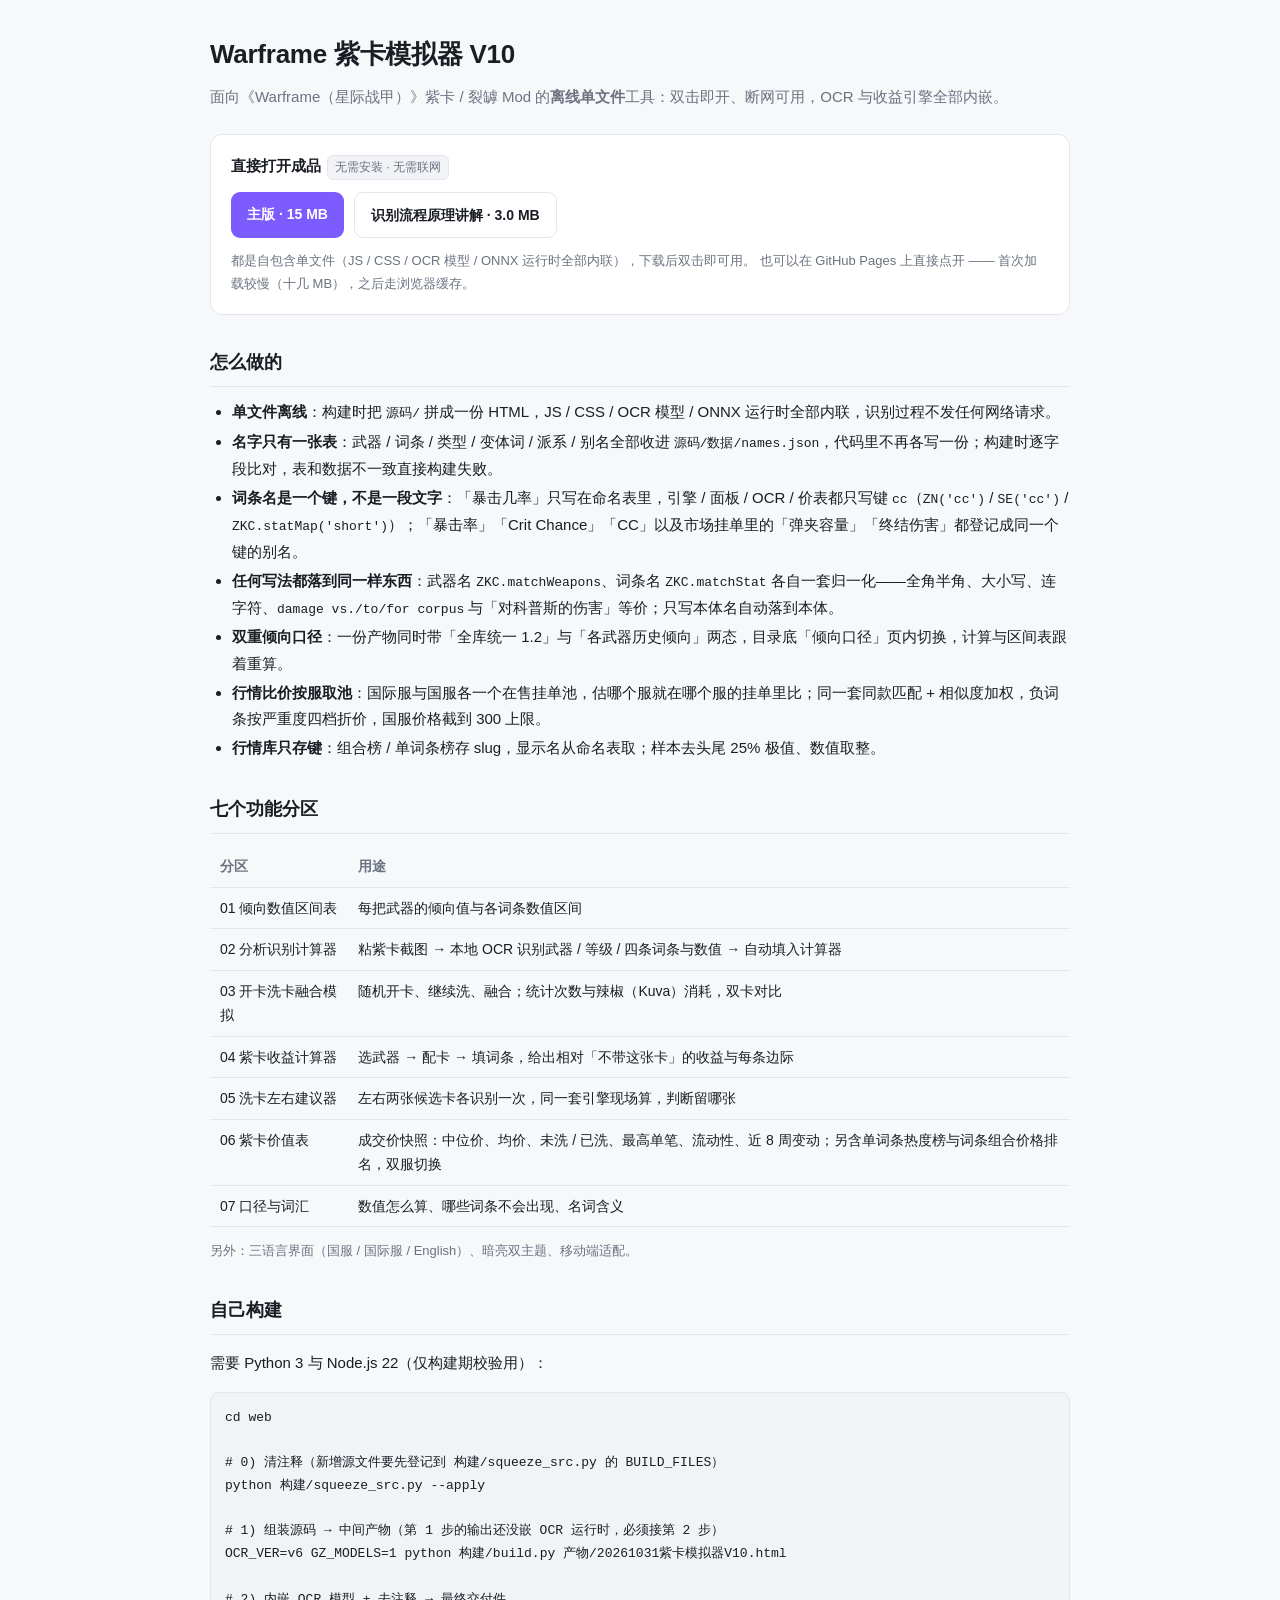
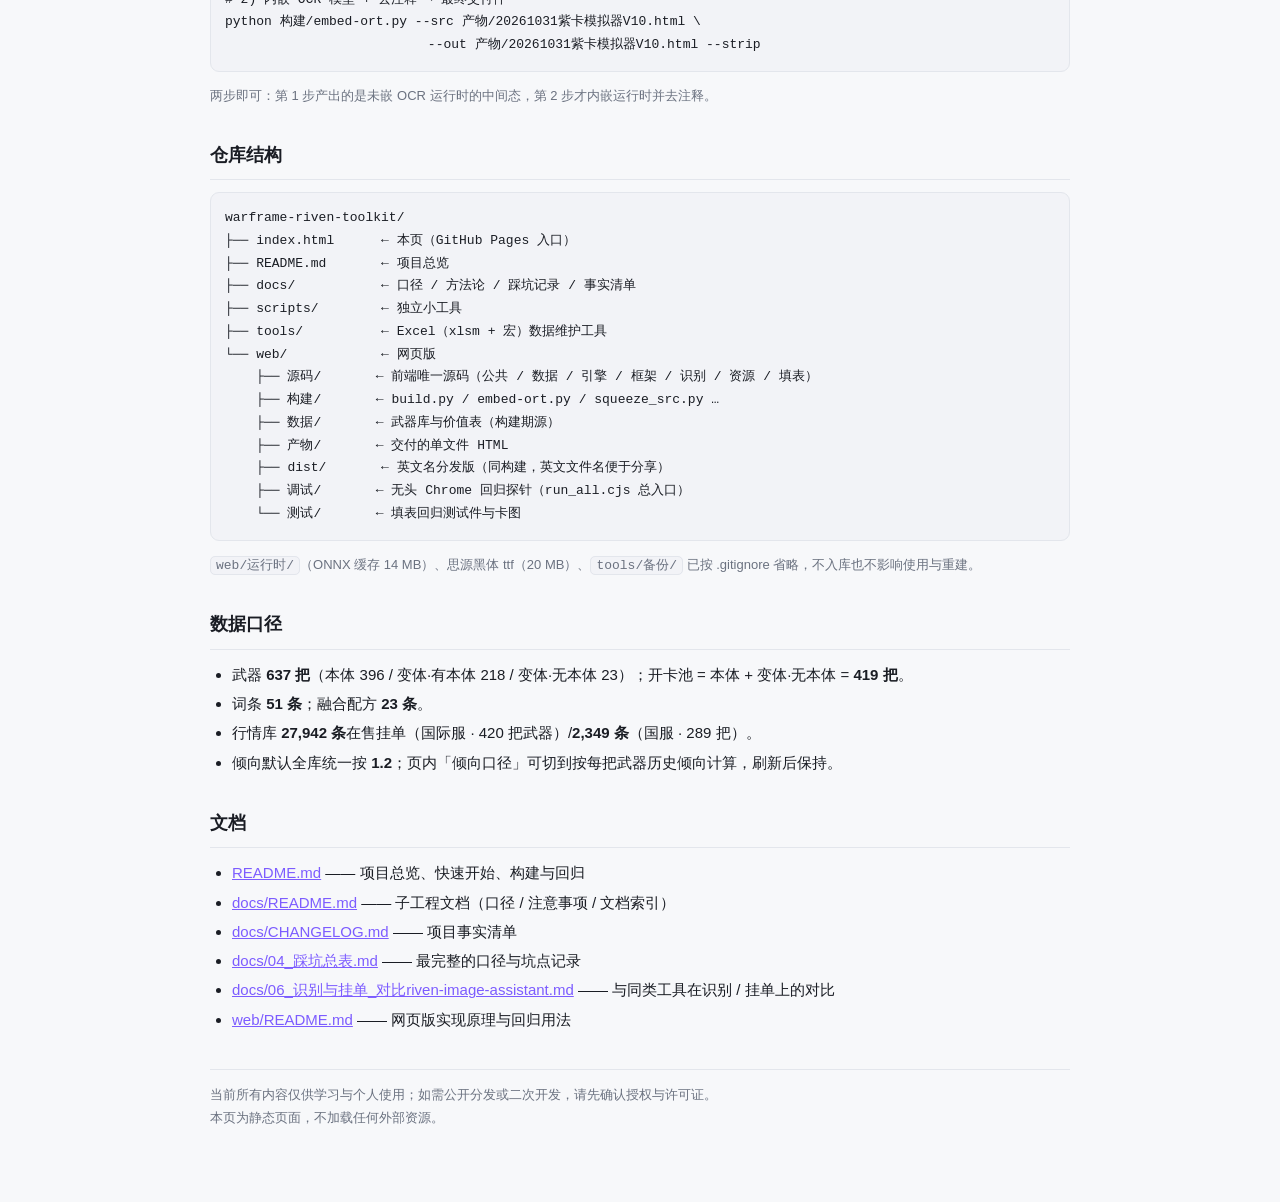
==== index.html @ 8f83dc7d "初始提交：Warframe 紫卡工具包（干净快照） 由旧仓 warframe-riven-toolkit 导出的当前工作树快照，不带历史。 旧仓保留在本地作为档案。  内容： - web/  " ====
<!DOCTYPE html>
<html lang="zh-CN">
<head>
<meta charset="utf-8">
<meta name="viewport" content="width=device-width,initial-scale=1">
<title>Warframe 紫卡模拟器 V10 · 离线单文件工具</title>
<style>
:root{
  --bg:#f7f8fa; --card:#fff; --bd:#e3e6ec; --tx:#1a1d24; --mut:#6b7280;
  --acc:#7c5cff; --acc-t:#fff; --code:#f2f3f7;
}
@media (prefers-color-scheme: dark){
  :root{ --bg:#12141a; --card:#191c24; --bd:#2a2f3a; --tx:#e6e8ee; --mut:#9aa2b1; --code:#14171f; }
}
*{box-sizing:border-box}
body{margin:0;background:var(--bg);color:var(--tx);
  font:15px/1.75 -apple-system,BlinkMacSystemFont,"Segoe UI","PingFang SC","Microsoft YaHei","Noto Sans SC",sans-serif}
.wrap{max-width:900px;margin:0 auto;padding:32px 20px 64px}
h1{font-size:26px;margin:0 0 6px;letter-spacing:-.01em}
.sub{color:var(--mut);margin:0 0 24px}
h2{font-size:18px;margin:32px 0 12px;padding-bottom:8px;border-bottom:1px solid var(--bd)}
.card{background:var(--card);border:1px solid var(--bd);border-radius:12px;padding:18px 20px;margin:14px 0}
.btns{display:flex;gap:10px;flex-wrap:wrap;margin-top:12px}
.btn{display:inline-block;background:var(--acc);color:var(--acc-t);text-decoration:none;
  padding:10px 16px;border-radius:9px;font-weight:600;font-size:14px}
.btn.ghost{background:transparent;color:var(--tx);border:1px solid var(--bd)}
.tag{display:inline-block;background:var(--code);border:1px solid var(--bd);border-radius:6px;
  padding:1px 7px;font-size:12px;color:var(--mut);margin-left:6px}
table{width:100%;border-collapse:collapse;font-size:14px}
th,td{text-align:left;padding:8px 10px;border-bottom:1px solid var(--bd);vertical-align:top}
th{color:var(--mut);font-weight:600}
code,pre{font-family:ui-monospace,SFMono-Regular,Menlo,Consolas,monospace;font-size:13px}
pre{background:var(--code);border:1px solid var(--bd);border-radius:9px;padding:14px;overflow:auto;margin:10px 0}
code.inl{background:var(--code);border:1px solid var(--bd);border-radius:5px;padding:1px 5px}
ul{margin:8px 0;padding-left:22px}
li{margin:3px 0}
a{color:var(--acc)}
.foot{color:var(--mut);font-size:13px;margin-top:36px;border-top:1px solid var(--bd);padding-top:14px}
.grid{display:grid;grid-template-columns:1fr 1fr;gap:12px}
@media (max-width:640px){.grid{grid-template-columns:1fr}}
</style>
</head>
<body>
<div class="wrap">

<h1>Warframe 紫卡模拟器 V10</h1>
<p class="sub">面向《Warframe（星际战甲）》紫卡 / 裂罅 Mod 的<strong>离线单文件</strong>工具：双击即开、断网可用，OCR 与收益引擎全部内嵌。</p>

<div class="card">
  <strong>直接打开成品</strong><span class="tag">无需安装 · 无需联网</span>
  <div class="btns">
    <a class="btn" href="web/产物/20261031紫卡模拟器V10.html">主版 · 15 MB</a>
    <a class="btn ghost" href="web/产物/识别流程原理讲解_鳄神案例.html">识别流程原理讲解 · 3.0 MB</a>
  </div>
  <p style="color:var(--mut);font-size:13px;margin:12px 0 0">
    都是自包含单文件（JS / CSS / OCR 模型 / ONNX 运行时全部内联），下载后双击即可用。
    也可以在 GitHub Pages 上直接点开 —— 首次加载较慢（十几 MB），之后走浏览器缓存。
  </p>
</div>

<h2>怎么做的</h2>
<ul>
  <li><strong>单文件离线</strong>：构建时把 <code>源码/</code> 拼成一份 HTML，JS / CSS / OCR 模型 / ONNX 运行时全部内联，识别过程不发任何网络请求。</li>
  <li><strong>名字只有一张表</strong>：武器 / 词条 / 类型 / 变体词 / 派系 / 别名全部收进 <code>源码/数据/names.json</code>，代码里不再各写一份；构建时逐字段比对，表和数据不一致直接构建失败。</li>
  <li><strong>词条名是一个键，不是一段文字</strong>：「暴击几率」只写在命名表里，引擎 / 面板 / OCR / 价表都只写键 <code>cc</code>（<code>ZN('cc')</code> / <code>SE('cc')</code> / <code>ZKC.statMap('short')</code>）；「暴击率」「Crit Chance」「CC」以及市场挂单里的「弹夹容量」「终结伤害」都登记成同一个键的别名。</li>
  <li><strong>任何写法都落到同一样东西</strong>：武器名 <code>ZKC.matchWeapons</code>、词条名 <code>ZKC.matchStat</code> 各自一套归一化——全角半角、大小写、连字符、<code>damage vs./to/for corpus</code> 与「对科普斯的伤害」等价；只写本体名自动落到本体。</li>
  <li><strong>双重倾向口径</strong>：一份产物同时带「全库统一 1.2」与「各武器历史倾向」两态，目录底「倾向口径」页内切换，计算与区间表跟着重算。</li>
  <li><strong>行情比价按服取池</strong>：国际服与国服各一个在售挂单池，估哪个服就在哪个服的挂单里比；同一套同款匹配 + 相似度加权，负词条按严重度四档折价，国服价格截到 300 上限。</li>
  <li><strong>行情库只存键</strong>：组合榜 / 单词条榜存 slug，显示名从命名表取；样本去头尾 25% 极值、数值取整。</li>
</ul>

<h2>七个功能分区</h2>
<table>
  <tr><th>分区</th><th>用途</th></tr>
  <tr><td>01 倾向数值区间表</td><td>每把武器的倾向值与各词条数值区间</td></tr>
  <tr><td>02 分析识别计算器</td><td>粘紫卡截图 → 本地 OCR 识别武器 / 等级 / 四条词条与数值 → 自动填入计算器</td></tr>
  <tr><td>03 开卡洗卡融合模拟</td><td>随机开卡、继续洗、融合；统计次数与辣椒（Kuva）消耗，双卡对比</td></tr>
  <tr><td>04 紫卡收益计算器</td><td>选武器 → 配卡 → 填词条，给出相对「不带这张卡」的收益与每条边际</td></tr>
  <tr><td>05 洗卡左右建议器</td><td>左右两张候选卡各识别一次，同一套引擎现场算，判断留哪张</td></tr>
  <tr><td>06 紫卡价值表</td><td>成交价快照：中位价、均价、未洗 / 已洗、最高单笔、流动性、近 8 周变动；另含单词条热度榜与词条组合价格排名，双服切换</td></tr>
  <tr><td>07 口径与词汇</td><td>数值怎么算、哪些词条不会出现、名词含义</td></tr>
</table>
<p style="color:var(--mut);font-size:13px">另外：三语言界面（国服 / 国际服 / English）、暗亮双主题、移动端适配。</p>

<h2>自己构建</h2>
<p>需要 Python 3 与 Node.js 22（仅构建期校验用）：</p>
<pre>cd web

# 0) 清注释（新增源文件要先登记到 构建/squeeze_src.py 的 BUILD_FILES）
python 构建/squeeze_src.py --apply

# 1) 组装源码 → 中间产物（第 1 步的输出还没嵌 OCR 运行时，必须接第 2 步）
OCR_VER=v6 GZ_MODELS=1 python 构建/build.py 产物/20261031紫卡模拟器V10.html

# 2) 内嵌 OCR 模型 + 去注释 → 最终交付件
python 构建/embed-ort.py --src 产物/20261031紫卡模拟器V10.html \
                          --out 产物/20261031紫卡模拟器V10.html --strip</pre>
<p style="color:var(--mut);font-size:13px">
  两步即可：第 1 步产出的是未嵌 OCR 运行时的中间态，第 2 步才内嵌运行时并去注释。
</p>

<h2>仓库结构</h2>
<pre>warframe-riven-toolkit/
├── index.html      ← 本页（GitHub Pages 入口）
├── README.md       ← 项目总览
├── docs/           ← 口径 / 方法论 / 踩坑记录 / 事实清单
├── scripts/        ← 独立小工具
├── tools/          ← Excel（xlsm + 宏）数据维护工具
└── web/            ← 网页版
    ├── 源码/       ← 前端唯一源码（公共 / 数据 / 引擎 / 框架 / 识别 / 资源 / 填表）
    ├── 构建/       ← build.py / embed-ort.py / squeeze_src.py …
    ├── 数据/       ← 武器库与价值表（构建期源）
    ├── 产物/       ← 交付的单文件 HTML
    ├── dist/       ← 英文名分发版（同构建，英文文件名便于分享）
    ├── 调试/       ← 无头 Chrome 回归探针（run_all.cjs 总入口）
    └── 测试/       ← 填表回归测试件与卡图</pre>
<p style="color:var(--mut);font-size:13px">
  <code class="inl">web/运行时/</code>（ONNX 缓存 14 MB）、思源黑体 ttf（20 MB）、<code class="inl">tools/备份/</code> 已按 .gitignore 省略，不入库也不影响使用与重建。
</p>

<h2>数据口径</h2>
<ul>
  <li>武器 <strong>637 把</strong>（本体 396 / 变体·有本体 218 / 变体·无本体 23）；开卡池 = 本体 + 变体·无本体 = <strong>419 把</strong>。</li>
  <li>词条 <strong>51 条</strong>；融合配方 <strong>23 条</strong>。</li>
  <li>行情库 <strong>27,942 条</strong>在售挂单（国际服 · 420 把武器）/<strong>2,349 条</strong>（国服 · 289 把）。</li>
  <li>倾向默认全库统一按 <strong>1.2</strong>；页内「倾向口径」可切到按每把武器历史倾向计算，刷新后保持。</li>
</ul>

<h2>文档</h2>
<ul>
  <li><a href="README.md">README.md</a> —— 项目总览、快速开始、构建与回归</li>
  <li><a href="docs/README.md">docs/README.md</a> —— 子工程文档（口径 / 注意事项 / 文档索引）</li>
  <li><a href="docs/CHANGELOG.md">docs/CHANGELOG.md</a> —— 项目事实清单</li>
  <li><a href="docs/04_踩坑总表.md">docs/04_踩坑总表.md</a> —— 最完整的口径与坑点记录</li>
  <li><a href="docs/06_识别与挂单_对比riven-image-assistant.md">docs/06_识别与挂单_对比riven-image-assistant.md</a> —— 与同类工具在识别 / 挂单上的对比</li>
  <li><a href="web/README.md">web/README.md</a> —— 网页版实现原理与回归用法</li>
</ul>

<p class="foot">
  当前所有内容仅供学习与个人使用；如需公开分发或二次开发，请先确认授权与许可证。<br>
  本页为静态页面，不加载任何外部资源。
</p>

</div>
</body>
</html>
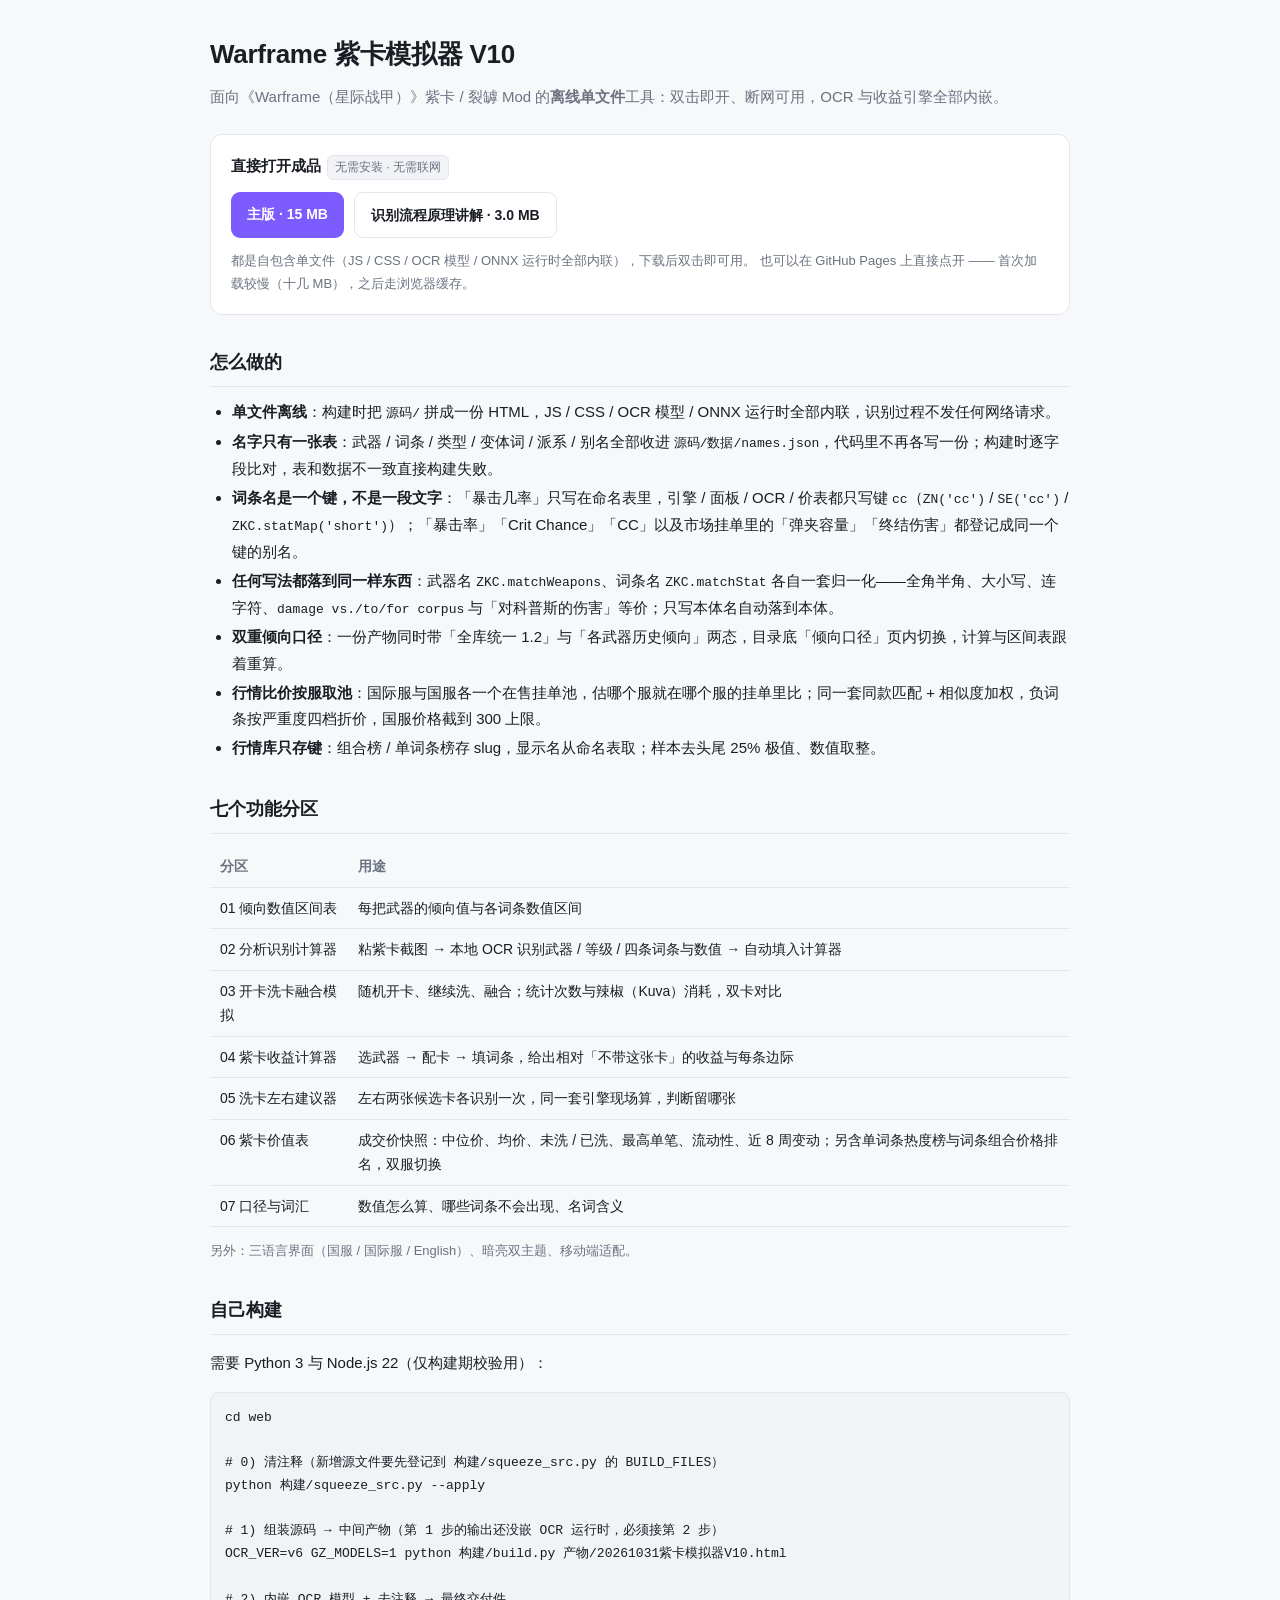
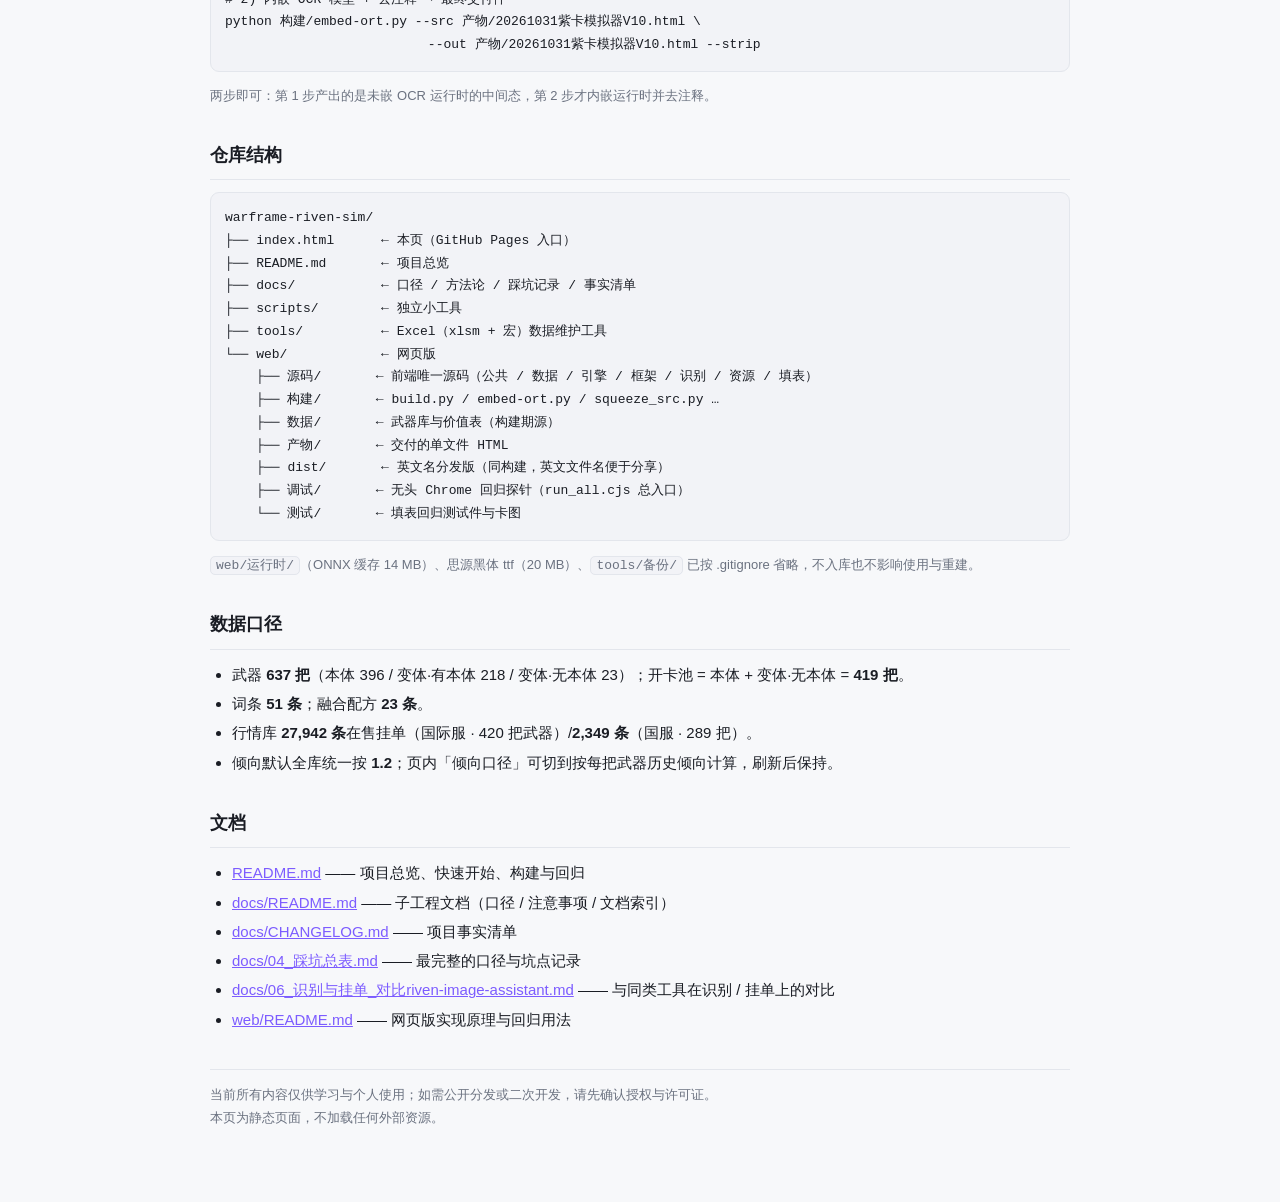
==== commit 3ecc2605: "文档：仓库名改为 warframe-riven-sim（index.html / README.md 目录树）" ====
--- a/index.html
+++ b/index.html
@@ -100,7 +100,7 @@
 </p>
 
 <h2>仓库结构</h2>
-<pre>warframe-riven-toolkit/
+<pre>warframe-riven-sim/
 ├── index.html      ← 本页（GitHub Pages 入口）
 ├── README.md       ← 项目总览
 ├── docs/           ← 口径 / 方法论 / 踩坑记录 / 事实清单
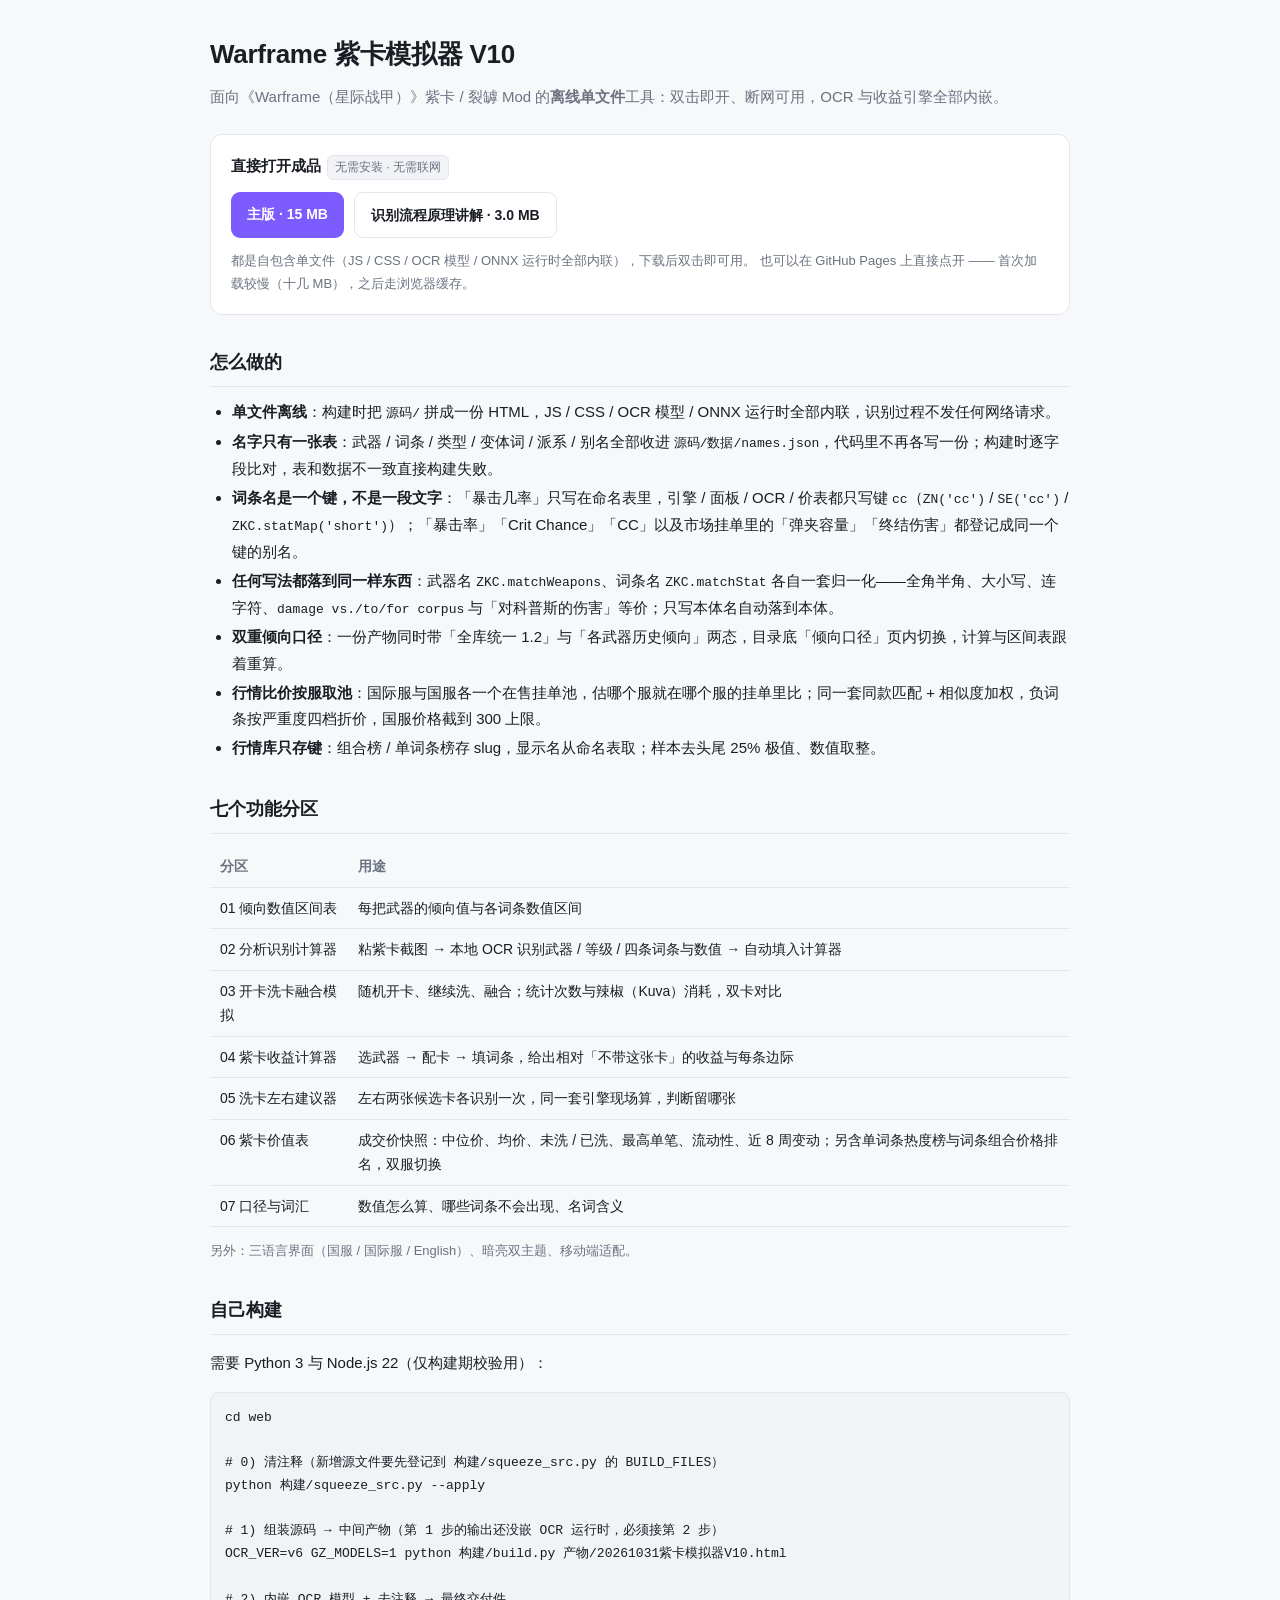
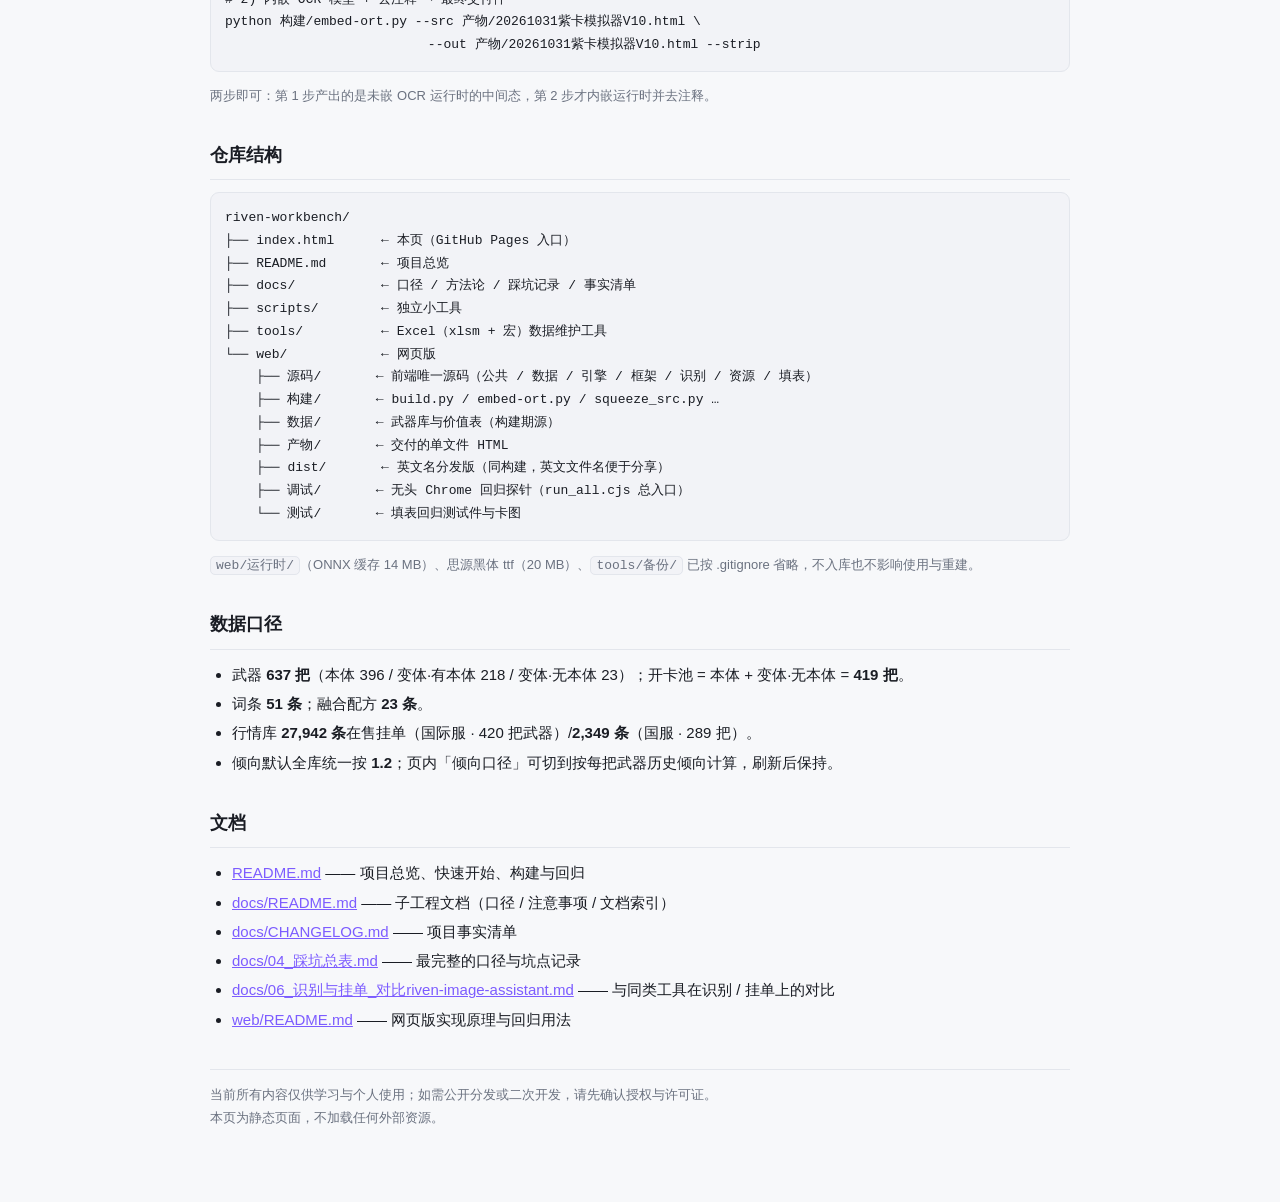
==== commit 5f214e13: "仓库名定为 riven-workbench：同步分发版文件名与构建脚本 - 仓库名 warframe-riven-sim -> riven-workbench（index.html / README." ====
--- a/index.html
+++ b/index.html
@@ -100,7 +100,7 @@
 </p>
 
 <h2>仓库结构</h2>
-<pre>warframe-riven-sim/
+<pre>riven-workbench/
 ├── index.html      ← 本页（GitHub Pages 入口）
 ├── README.md       ← 项目总览
 ├── docs/           ← 口径 / 方法论 / 踩坑记录 / 事实清单
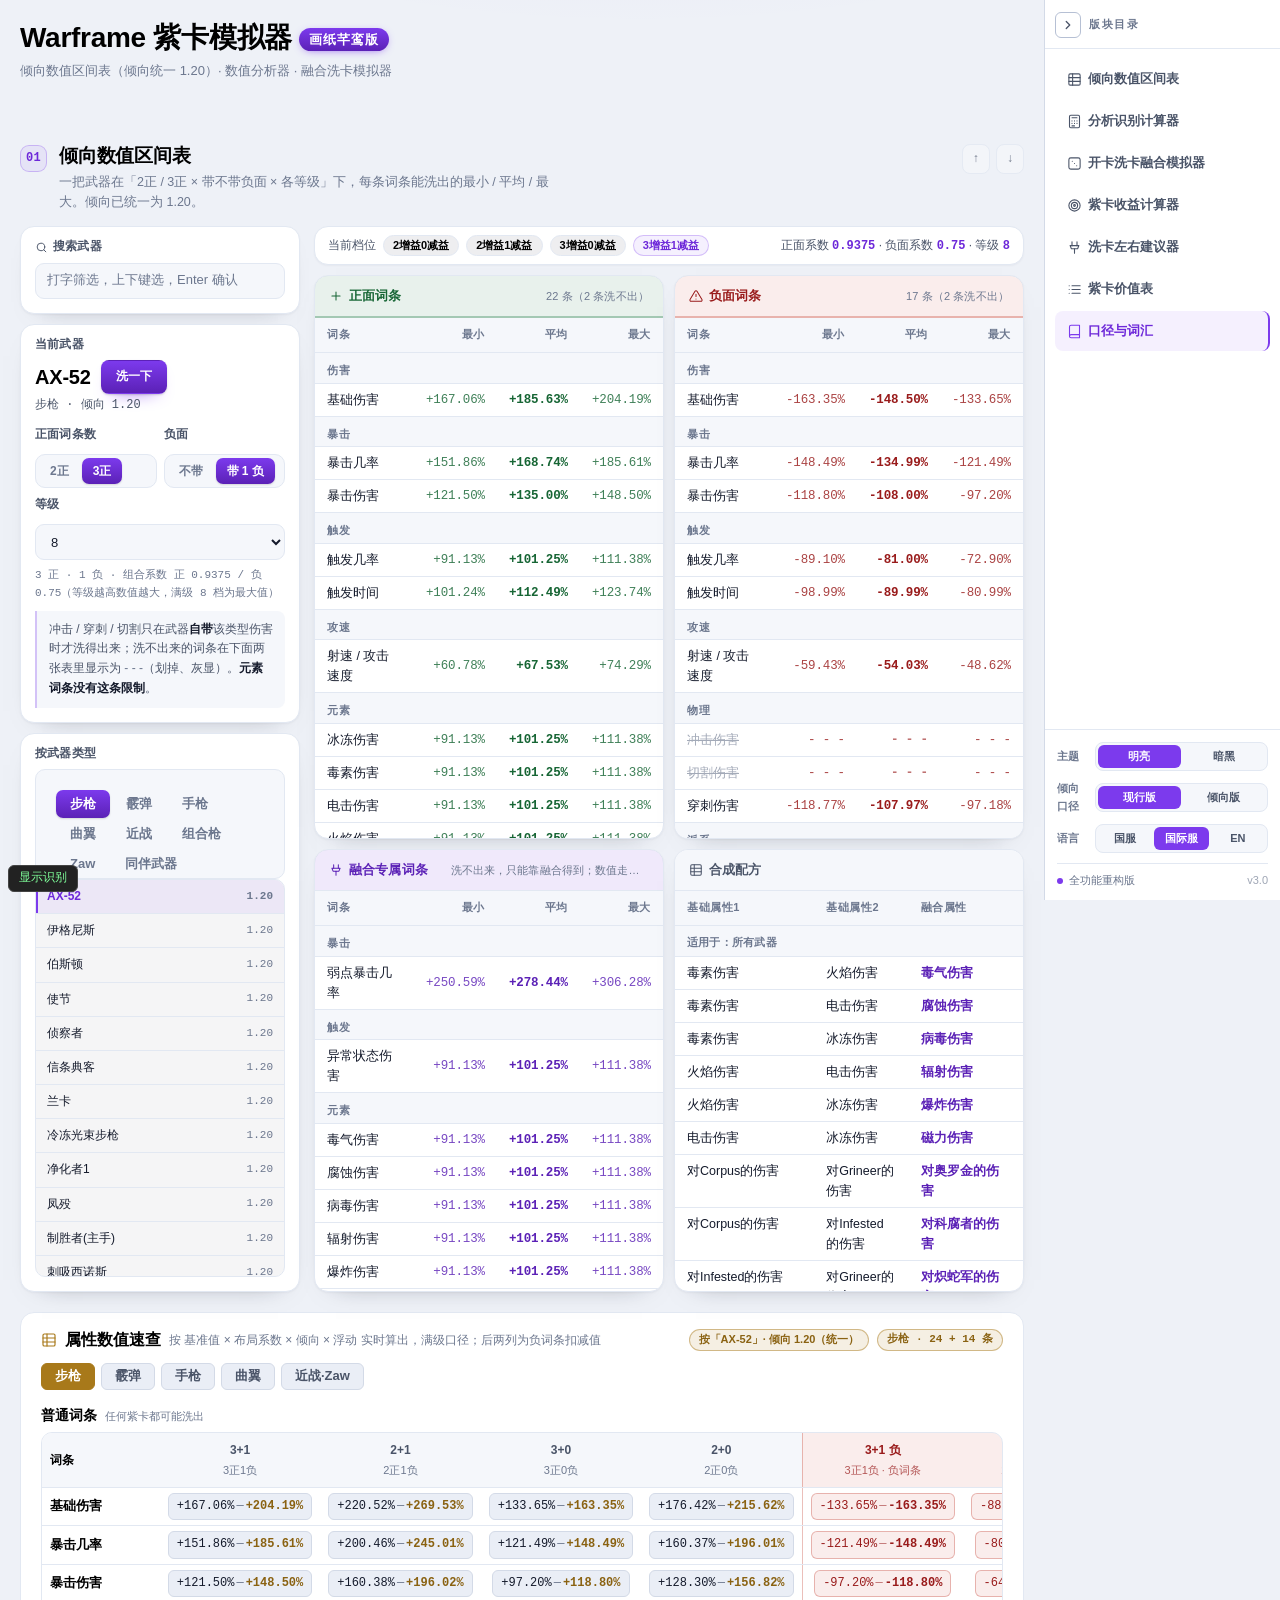
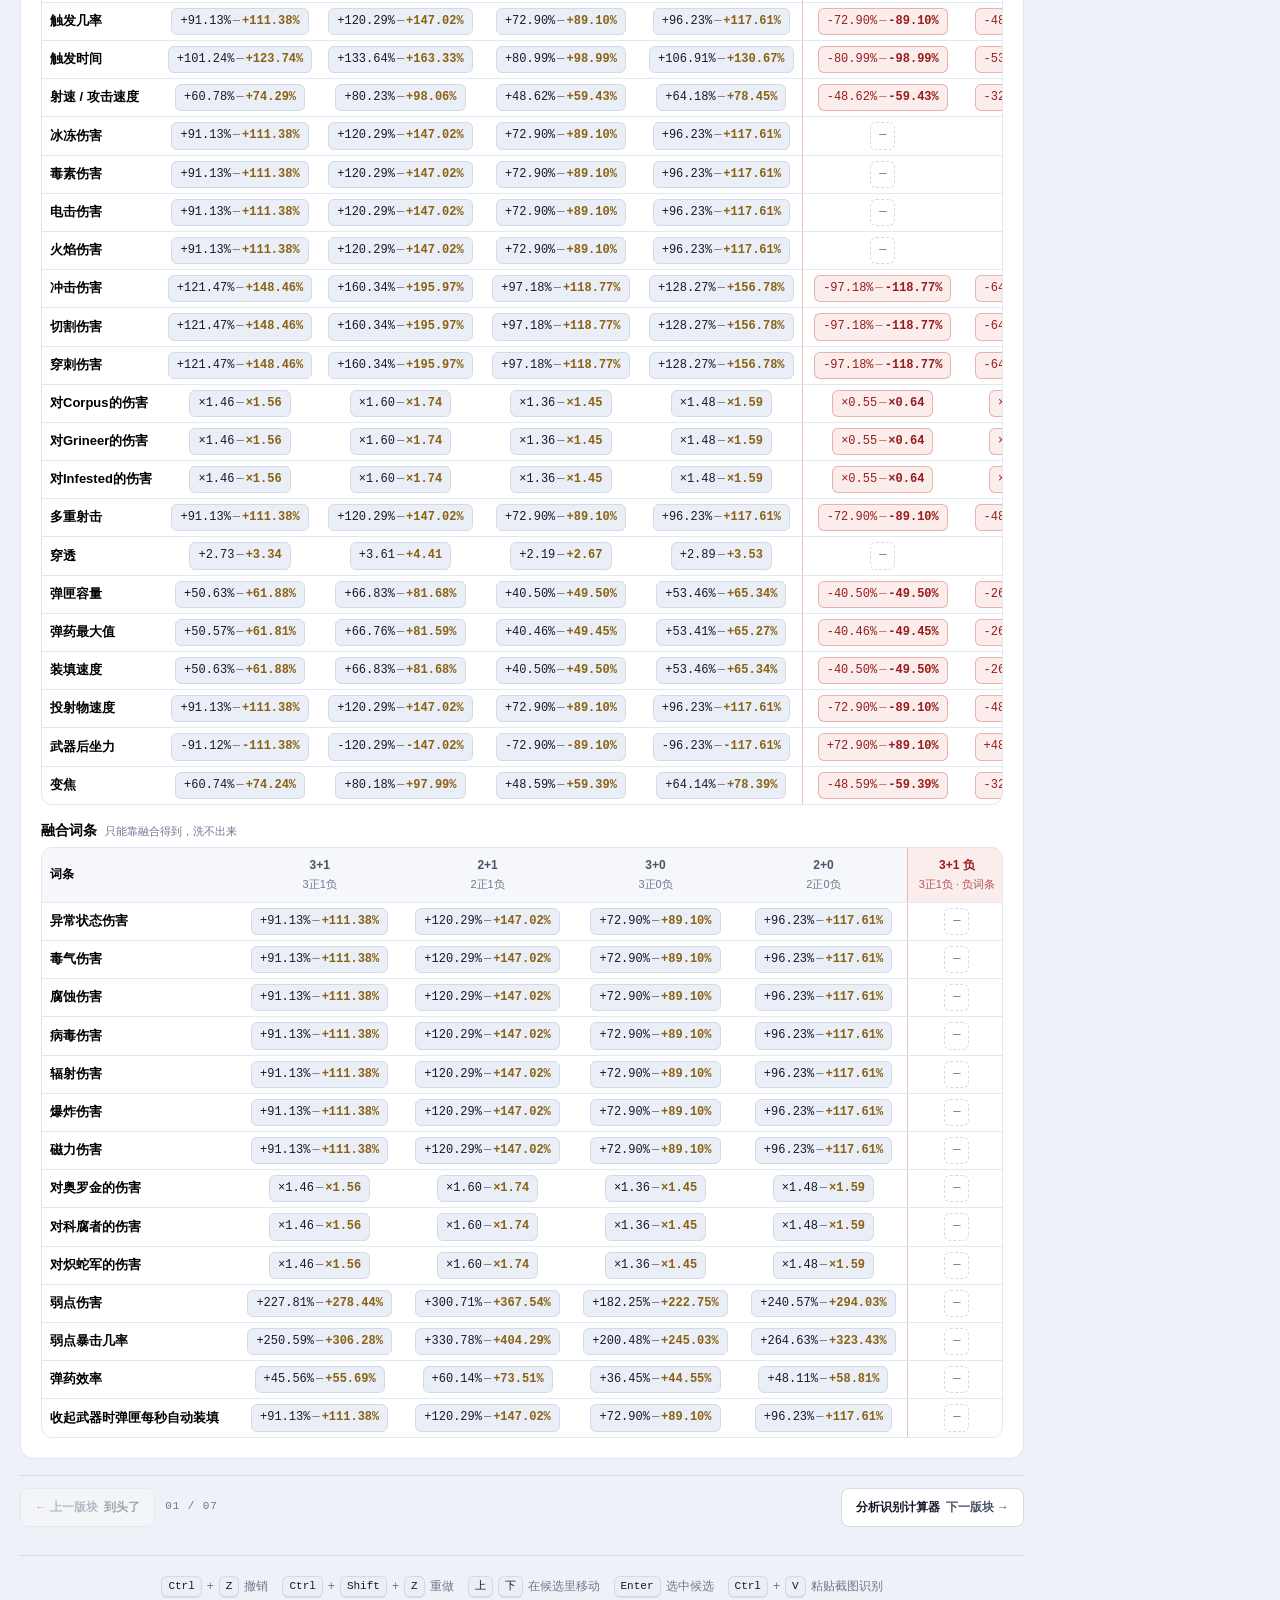
==== commit 4380fee0: "站点首页改为成品本身：根 index.html 直出主版模拟器 - 原落地页移到 about.html（构建方法 / 目录结构 / 数据口径仍可查），不再作为入口 - 根 index.html = " ====
--- a/index.html
+++ b/index.html
@@ -1,146 +1,26774 @@
-<!DOCTYPE html>
-<html lang="zh-CN">
-<head>
-<meta charset="utf-8">
-<meta name="viewport" content="width=device-width,initial-scale=1">
-<title>Warframe 紫卡模拟器 V10 · 离线单文件工具</title>
-<style>
-:root{
-  --bg:#f7f8fa; --card:#fff; --bd:#e3e6ec; --tx:#1a1d24; --mut:#6b7280;
-  --acc:#7c5cff; --acc-t:#fff; --code:#f2f3f7;
-}
-@media (prefers-color-scheme: dark){
-  :root{ --bg:#12141a; --card:#191c24; --bd:#2a2f3a; --tx:#e6e8ee; --mut:#9aa2b1; --code:#14171f; }
-}
-*{box-sizing:border-box}
-body{margin:0;background:var(--bg);color:var(--tx);
-  font:15px/1.75 -apple-system,BlinkMacSystemFont,"Segoe UI","PingFang SC","Microsoft YaHei","Noto Sans SC",sans-serif}
-.wrap{max-width:900px;margin:0 auto;padding:32px 20px 64px}
-h1{font-size:26px;margin:0 0 6px;letter-spacing:-.01em}
-.sub{color:var(--mut);margin:0 0 24px}
-h2{font-size:18px;margin:32px 0 12px;padding-bottom:8px;border-bottom:1px solid var(--bd)}
-.card{background:var(--card);border:1px solid var(--bd);border-radius:12px;padding:18px 20px;margin:14px 0}
-.btns{display:flex;gap:10px;flex-wrap:wrap;margin-top:12px}
-.btn{display:inline-block;background:var(--acc);color:var(--acc-t);text-decoration:none;
-  padding:10px 16px;border-radius:9px;font-weight:600;font-size:14px}
-.btn.ghost{background:transparent;color:var(--tx);border:1px solid var(--bd)}
-.tag{display:inline-block;background:var(--code);border:1px solid var(--bd);border-radius:6px;
-  padding:1px 7px;font-size:12px;color:var(--mut);margin-left:6px}
-table{width:100%;border-collapse:collapse;font-size:14px}
-th,td{text-align:left;padding:8px 10px;border-bottom:1px solid var(--bd);vertical-align:top}
-th{color:var(--mut);font-weight:600}
-code,pre{font-family:ui-monospace,SFMono-Regular,Menlo,Consolas,monospace;font-size:13px}
-pre{background:var(--code);border:1px solid var(--bd);border-radius:9px;padding:14px;overflow:auto;margin:10px 0}
-code.inl{background:var(--code);border:1px solid var(--bd);border-radius:5px;padding:1px 5px}
-ul{margin:8px 0;padding-left:22px}
-li{margin:3px 0}
-a{color:var(--acc)}
-.foot{color:var(--mut);font-size:13px;margin-top:36px;border-top:1px solid var(--bd);padding-top:14px}
-.grid{display:grid;grid-template-columns:1fr 1fr;gap:12px}
-@media (max-width:640px){.grid{grid-template-columns:1fr}}
-</style>
-</head>
-<body>
-<div class="wrap">
-
-<h1>Warframe 紫卡模拟器 V10</h1>
-<p class="sub">面向《Warframe（星际战甲）》紫卡 / 裂罅 Mod 的<strong>离线单文件</strong>工具：双击即开、断网可用，OCR 与收益引擎全部内嵌。</p>
-
-<div class="card">
-  <strong>直接打开成品</strong><span class="tag">无需安装 · 无需联网</span>
-  <div class="btns">
-    <a class="btn" href="web/产物/20261031紫卡模拟器V10.html">主版 · 15 MB</a>
-    <a class="btn ghost" href="web/产物/识别流程原理讲解_鳄神案例.html">识别流程原理讲解 · 3.0 MB</a>
-  </div>
-  <p style="color:var(--mut);font-size:13px;margin:12px 0 0">
-    都是自包含单文件（JS / CSS / OCR 模型 / ONNX 运行时全部内联），下载后双击即可用。
-    也可以在 GitHub Pages 上直接点开 —— 首次加载较慢（十几 MB），之后走浏览器缓存。
-  </p>
-</div>
-
-<h2>怎么做的</h2>
-<ul>
-  <li><strong>单文件离线</strong>：构建时把 <code>源码/</code> 拼成一份 HTML，JS / CSS / OCR 模型 / ONNX 运行时全部内联，识别过程不发任何网络请求。</li>
-  <li><strong>名字只有一张表</strong>：武器 / 词条 / 类型 / 变体词 / 派系 / 别名全部收进 <code>源码/数据/names.json</code>，代码里不再各写一份；构建时逐字段比对，表和数据不一致直接构建失败。</li>
-  <li><strong>词条名是一个键，不是一段文字</strong>：「暴击几率」只写在命名表里，引擎 / 面板 / OCR / 价表都只写键 <code>cc</code>（<code>ZN('cc')</code> / <code>SE('cc')</code> / <code>ZKC.statMap('short')</code>）；「暴击率」「Crit Chance」「CC」以及市场挂单里的「弹夹容量」「终结伤害」都登记成同一个键的别名。</li>
-  <li><strong>任何写法都落到同一样东西</strong>：武器名 <code>ZKC.matchWeapons</code>、词条名 <code>ZKC.matchStat</code> 各自一套归一化——全角半角、大小写、连字符、<code>damage vs./to/for corpus</code> 与「对科普斯的伤害」等价；只写本体名自动落到本体。</li>
-  <li><strong>双重倾向口径</strong>：一份产物同时带「全库统一 1.2」与「各武器历史倾向」两态，目录底「倾向口径」页内切换，计算与区间表跟着重算。</li>
-  <li><strong>行情比价按服取池</strong>：国际服与国服各一个在售挂单池，估哪个服就在哪个服的挂单里比；同一套同款匹配 + 相似度加权，负词条按严重度四档折价，国服价格截到 300 上限。</li>
-  <li><strong>行情库只存键</strong>：组合榜 / 单词条榜存 slug，显示名从命名表取；样本去头尾 25% 极值、数值取整。</li>
-</ul>
-
-<h2>七个功能分区</h2>
-<table>
-  <tr><th>分区</th><th>用途</th></tr>
-  <tr><td>01 倾向数值区间表</td><td>每把武器的倾向值与各词条数值区间</td></tr>
-  <tr><td>02 分析识别计算器</td><td>粘紫卡截图 → 本地 OCR 识别武器 / 等级 / 四条词条与数值 → 自动填入计算器</td></tr>
-  <tr><td>03 开卡洗卡融合模拟</td><td>随机开卡、继续洗、融合；统计次数与辣椒（Kuva）消耗，双卡对比</td></tr>
-  <tr><td>04 紫卡收益计算器</td><td>选武器 → 配卡 → 填词条，给出相对「不带这张卡」的收益与每条边际</td></tr>
-  <tr><td>05 洗卡左右建议器</td><td>左右两张候选卡各识别一次，同一套引擎现场算，判断留哪张</td></tr>
-  <tr><td>06 紫卡价值表</td><td>成交价快照：中位价、均价、未洗 / 已洗、最高单笔、流动性、近 8 周变动；另含单词条热度榜与词条组合价格排名，双服切换</td></tr>
-  <tr><td>07 口径与词汇</td><td>数值怎么算、哪些词条不会出现、名词含义</td></tr>
-</table>
-<p style="color:var(--mut);font-size:13px">另外：三语言界面（国服 / 国际服 / English）、暗亮双主题、移动端适配。</p>
-
-<h2>自己构建</h2>
-<p>需要 Python 3 与 Node.js 22（仅构建期校验用）：</p>
-<pre>cd web
-
-# 0) 清注释（新增源文件要先登记到 构建/squeeze_src.py 的 BUILD_FILES）
-python 构建/squeeze_src.py --apply
-
-# 1) 组装源码 → 中间产物（第 1 步的输出还没嵌 OCR 运行时，必须接第 2 步）
-OCR_VER=v6 GZ_MODELS=1 python 构建/build.py 产物/20261031紫卡模拟器V10.html
-
-# 2) 内嵌 OCR 模型 + 去注释 → 最终交付件
-python 构建/embed-ort.py --src 产物/20261031紫卡模拟器V10.html \
-                          --out 产物/20261031紫卡模拟器V10.html --strip</pre>
-<p style="color:var(--mut);font-size:13px">
-  两步即可：第 1 步产出的是未嵌 OCR 运行时的中间态，第 2 步才内嵌运行时并去注释。
-</p>
-
-<h2>仓库结构</h2>
-<pre>riven-workbench/
-├── index.html      ← 本页（GitHub Pages 入口）
-├── README.md       ← 项目总览
-├── docs/           ← 口径 / 方法论 / 踩坑记录 / 事实清单
-├── scripts/        ← 独立小工具
-├── tools/          ← Excel（xlsm + 宏）数据维护工具
-└── web/            ← 网页版
-    ├── 源码/       ← 前端唯一源码（公共 / 数据 / 引擎 / 框架 / 识别 / 资源 / 填表）
-    ├── 构建/       ← build.py / embed-ort.py / squeeze_src.py …
-    ├── 数据/       ← 武器库与价值表（构建期源）
-    ├── 产物/       ← 交付的单文件 HTML
-    ├── dist/       ← 英文名分发版（同构建，英文文件名便于分享）
-    ├── 调试/       ← 无头 Chrome 回归探针（run_all.cjs 总入口）
-    └── 测试/       ← 填表回归测试件与卡图</pre>
-<p style="color:var(--mut);font-size:13px">
-  <code class="inl">web/运行时/</code>（ONNX 缓存 14 MB）、思源黑体 ttf（20 MB）、<code class="inl">tools/备份/</code> 已按 .gitignore 省略，不入库也不影响使用与重建。
-</p>
-
-<h2>数据口径</h2>
-<ul>
-  <li>武器 <strong>637 把</strong>（本体 396 / 变体·有本体 218 / 变体·无本体 23）；开卡池 = 本体 + 变体·无本体 = <strong>419 把</strong>。</li>
-  <li>词条 <strong>51 条</strong>；融合配方 <strong>23 条</strong>。</li>
-  <li>行情库 <strong>27,942 条</strong>在售挂单（国际服 · 420 把武器）/<strong>2,349 条</strong>（国服 · 289 把）。</li>
-  <li>倾向默认全库统一按 <strong>1.2</strong>；页内「倾向口径」可切到按每把武器历史倾向计算，刷新后保持。</li>
-</ul>
-
-<h2>文档</h2>
-<ul>
-  <li><a href="README.md">README.md</a> —— 项目总览、快速开始、构建与回归</li>
-  <li><a href="docs/README.md">docs/README.md</a> —— 子工程文档（口径 / 注意事项 / 文档索引）</li>
-  <li><a href="docs/CHANGELOG.md">docs/CHANGELOG.md</a> —— 项目事实清单</li>
-  <li><a href="docs/04_踩坑总表.md">docs/04_踩坑总表.md</a> —— 最完整的口径与坑点记录</li>
-  <li><a href="docs/06_识别与挂单_对比riven-image-assistant.md">docs/06_识别与挂单_对比riven-image-assistant.md</a> —— 与同类工具在识别 / 挂单上的对比</li>
-  <li><a href="web/README.md">web/README.md</a> —— 网页版实现原理与回归用法</li>
-</ul>
-
-<p class="foot">
-  当前所有内容仅供学习与个人使用；如需公开分发或二次开发，请先确认授权与许可证。<br>
-  本页为静态页面，不加载任何外部资源。
-</p>
-
-</div>
-</body>
-</html>
+<!doctype html>
+<html lang="zh-CN" data-theme="dark">
+<head>
+<meta charset="utf-8">
+<meta name="viewport" content="width=device-width,initial-scale=1,viewport-fit=cover">
+<meta name="color-scheme" content="dark light">
+<title>Warframe 紫卡模拟器 · 画纸芊鸾版 —— 洗卡模拟器 / 数值计算器 / 倾向区间表</title>
+<script>(function(){
+  try{
+    var s = localStorage.getItem('zk-theme');
+    if(!s){
+      s = (window.matchMedia && window.matchMedia('(prefers-color-scheme: light)').matches)
+          ? 'light' : 'dark';
+    }
+    document.documentElement.setAttribute('data-theme', s === 'light' ? 'light' : 'dark');
+  }catch(e){
+    document.documentElement.setAttribute('data-theme','dark');
+  }
+})();
+</script>
+<script>(function (g) {
+  'use strict';
+  var MAP = { '&': '&amp;', '<': '&lt;', '>': '&gt;', '"': '&quot;', "'": '&#39;' };
+  function esc(s) {
+    return String(s == null ? '' : s).replace(/[&<>"']/g, function (c) { return MAP[c]; });
+  }
+  function attr(s) { return esc(s); }
+  function attrs(o) {
+    var out = [];
+    o = o || {};
+    for (var k in o) {
+      if (!Object.prototype.hasOwnProperty.call(o, k)) continue;
+      if (!/^[a-zA-Z][\w:-]*$/.test(k)) continue;
+      out.push(k + '="' + attr(o[k]) + '"');
+    }
+    return out.join(' ');
+  }
+  function setText(el, s) { if (el) el.textContent = (s == null ? '' : String(s)); return el; }
+  function setHTML(el, html) { if (el) el.innerHTML = html; return el; }
+  function escNote(s) {
+    return String(s == null ? '' : s)
+      .replace(/&/g, '&amp;').replace(/</g, '&lt;').replace(/>/g, '&gt;').replace(/"/g, '&quot;')
+      .replace(/&lt;(\/?)(span|b|i|em|strong|br)(\s+class=&quot;(ok|warn|bad)&quot;)?\s*\/?&gt;/g,
+        function (m, close, tag, _c, cls) {
+          return '<' + close + tag + (cls ? ' class="' + cls + '"' : '') + '>';
+        });
+  }
+  function safeParse(s, fb) {
+    if (typeof s !== 'string' || !s) return fb;
+    try { return JSON.parse(s); }
+    catch (e) { warn('safeParse', e); return fb; }
+  }
+  function langIx() {
+    try { return g.ZKLANGI ? (g.ZKLANGI() | 0) : 1; } catch (e) { warn('langIx', e); return 1; }
+  }
+  function tx(cn, en) { return langIx() === 2 ? en : cn; }
+  function reEsc(x) { return String(x == null ? '' : x).replace(/[.*+?^${}()|[\]\\]/g, '\\$&'); }
+  var DEBUG = false;
+  try {
+    DEBUG = /[?&]zkdebug=1/.test(location.search) || !!localStorage.getItem('zkdebug');
+  } catch (e) { DEBUG = false; }
+  var BUF = [], CAP = 200;
+  function warn(tag, e) {
+    var msg = '[无法读取的错误]';
+    try {
+      msg = (e && (e.message || e.name)) ? (e.name ? e.name + ': ' : '') + e.message : String(e == null ? '' : e);
+    } catch (e2) { msg = '[无法读取的错误]'; }
+    try {
+      BUF.push({ at: Date.now(), tag: String(tag || ''), msg: msg });
+      if (BUF.length > CAP) BUF.shift();
+    } catch (e3) { BUF = []; }
+    if (DEBUG) {
+      try { if (g.console) console.warn('[ZK] ' + tag + ' :: ' + msg); }
+      catch (e4) { DEBUG = false; }
+    }
+  }
+  function warnDump() {
+    try {
+      var out = BUF.slice();
+      if (g.console) {
+        console.log('[ZK] 共 ' + out.length + ' 条留痕');
+        for (var i = 0; i < out.length; i++) console.log('  ' + out[i].tag + ' :: ' + out[i].msg);
+      }
+      return out;
+    } catch (e) { return []; }
+  }
+  function watchInnerHTML() {
+    if (!DEBUG || typeof Element === 'undefined' || !Element.prototype) return;
+    try {
+      var d = Object.getOwnPropertyDescriptor(Element.prototype, 'innerHTML');
+      if (!d || !d.set || d.set.__zkWatched) return;
+      var set = function (v) {
+        try {
+          if (typeof v === 'string' && v.length < 4000 &&
+              /<(?!\/?(span|div|b|i|em|strong|br|table|thead|tbody|tr|td|th|ul|ol|li|p|select|option|input|button|small|label|section|header|footer|aside|main|svg|path|g|a|h[1-6])\b)/i.test(v)) {
+            warn('innerHTML 疑似未转义', new Error(v.slice(0, 120)));
+          }
+        } catch (e0) { warn('innerHTML 打桩', e0); }
+        return d.set.call(this, v);
+      };
+      set.__zkWatched = true;
+      Object.defineProperty(Element.prototype, 'innerHTML', { set: set, get: d.get, configurable: true });
+    } catch (e) { warn('watchInnerHTML', e); }
+  }
+  g.ZKHTML = {
+    esc: esc, attr: attr, attrs: attrs,
+    setText: setText, setHTML: setHTML, escNote: escNote,
+    safeParse: safeParse, reEsc: reEsc, langIx: langIx, tx: tx,
+    warn: warn, warnDump: warnDump, debug: function () { return DEBUG; },
+    watchInnerHTML: watchInnerHTML
+  };
+  g.__zkWarns = BUF;
+  g.__zkWarnsDump = warnDump;
+  watchInnerHTML();
+})(typeof window !== 'undefined' ? window : this);
+</script>
+<style>@font-face{
+  font-family:'SourceHanSansSC';
+  src:url('SourceHanSansSC-Regular.ttf') format('truetype');
+  font-weight:normal;
+  font-style:normal;
+}
+:root{
+  --p-ink-950:#06080f; --p-ink-900:#0a0e18; --p-ink-850:#0e1321; --p-ink-800:#141a2b;
+  --p-ink-750:#1a2236; --p-ink-700:#222b42; --p-ink-600:#2d3752; --p-ink-500:#3b4767;
+  --p-slate-400:#6b7794; --p-slate-300:#8b96b0; --p-slate-200:#adb6cc;
+  --p-slate-100:#d5dae8; --p-slate-50:#eef1f8; --p-white:#ffffff;
+  --p-amber-500:#e0b53a; --p-amber-400:#c9a227; --p-amber-300:#f2d775;
+  --p-amber-soft:#ebc85c;
+  --p-cyan-500:#22d3ee;  --p-cyan-400:#38bdf8;  --p-cyan-300:#67e8f9;
+  --p-violet-600:#7c3aed; --p-violet-500:#8b5cf6; --p-violet-300:#c4b5fd;
+  --p-green-600:#16a34a;  --p-green-500:#22c55e; --p-green-300:#86efac;
+  --p-red-600:#dc2626;    --p-red-500:#ef4444;   --p-red-300:#fca5a5;
+  --p-amber-warn:#f59e0b;
+}
+:root{
+  --bg:var(--p-ink-950);
+  --surface:var(--p-ink-850);
+  --surface-2:var(--p-ink-800);
+  --surface-3:var(--p-ink-750);
+  --inset:rgba(0,0,0,.30);
+  --scrim:rgba(6,8,15,.72);
+  --border:var(--p-ink-600);
+  --border-soft:var(--p-ink-700);
+  --border-strong:var(--p-ink-500);
+  --text:var(--p-slate-100);
+  --text-strong:var(--p-white);
+  --text-dim:var(--p-slate-300);
+  --text-mute:var(--p-slate-400);
+  --brand:var(--p-amber-400);
+  --brand-hi:var(--p-amber-500);
+  --brand-text:var(--p-amber-300);       
+  --on-brand:#141005;
+  --accent:var(--p-violet-500);
+  --accent-hi:var(--p-violet-600);
+  --accent-text:var(--p-violet-300);
+  --on-accent:var(--p-white);            
+  --focus:var(--p-cyan-500);
+  --pos:var(--p-green-500);
+  --pos-text:var(--p-green-300);
+  --pos-bg:rgba(34,197,94,.13);
+  --pos-border:rgba(34,197,94,.40);
+  --neg:var(--p-red-500);
+  --neg-text:var(--p-red-300);
+  --neg-bg:rgba(239,68,68,.13);
+  --neg-border:rgba(239,68,68,.40);
+  --warn:var(--p-amber-warn);
+  --warn-text:#fde68a;
+  --warn-bg:rgba(245,158,11,.10);
+  --warn-border:rgba(245,158,11,.34);
+  --ok-text:#6ee7b7;
+  --brand-bg:rgba(201,162,39,.14);  --brand-border:rgba(201,162,39,.42);
+  --brand-ring:rgba(201,162,39,.20);
+  --accent-bg:rgba(139,92,246,.15); --accent-border:rgba(139,92,246,.42);
+  --focus-ring:rgba(34,211,238,.34);
+  --hover-row:rgba(255,255,255,.045);
+  --chip-bg:rgba(255,255,255,.08);
+  --th-bg:var(--p-ink-750);            
+  --nav-bg:rgba(10,14,24,.86);
+  --shadow-1:0 6px 18px rgba(0,0,0,.45);
+  --shadow-2:0 12px 30px rgba(0,0,0,.55);
+  --sp-1:4px; --sp-2:7px; --sp-3:10px; --sp-4:14px; --sp-5:20px; --sp-6:28px;
+  --r-xs:6px; --r-sm:8px; --r-md:11px; --r-lg:14px; --r-pill:999px;
+  --t-fast:130ms; --t:200ms; --t-slow:280ms;
+  --ease:cubic-bezier(.2,0,0,1);
+  --f-sans:'SourceHanSansSC','Fira Sans',-apple-system,BlinkMacSystemFont,'Segoe UI','PingFang SC','Microsoft YaHei',sans-serif;
+  --f-mono:'SourceHanSansSC','Fira Code',ui-monospace,'Cascadia Code',Consolas,'Courier New',monospace;
+  --fs-11:11px; --fs-12:12px; --fs-13:13px; --fs-14:14px; --fs-16:16px; --fs-18:18px;
+  --fs-20:20px; --fs-22:22px; --fs-28:28px;
+  --tap:44px;                          
+  --navH:52px;
+}
+html[data-theme=light]{
+  --bg:#eef1f7;
+  --surface:#ffffff;
+  --surface-2:#f5f7fb;
+  --surface-3:#eaeef6;
+  --inset:rgba(15,23,42,.04);
+  --scrim:rgba(255,255,255,.75);
+  --border:#d3dae7;
+  --border-soft:#e2e8f2;
+  --border-strong:#b6c0d4;
+  --text:#141a2b;
+  --text-strong:#000000;
+  --text-dim:#4a5468;
+  --text-mute:#6c778e;
+  --brand:#a8791a;
+  --brand-hi:#8f6512;
+  --brand-text:#8a6212;
+  --on-brand:#ffffff;
+  --accent:var(--p-violet-600);
+  --accent-hi:#6d28d9;
+  --accent-text:#5b21b6;
+  --on-accent:var(--p-white);            
+  --focus:#0e7490;
+  --pos:#1e7a45; --pos-text:#166534; --pos-bg:rgba(30,122,69,.10); --pos-border:rgba(30,122,69,.34);
+  --neg:#c0392b; --neg-text:#991b1b; --neg-bg:rgba(192,57,43,.09); --neg-border:rgba(192,57,43,.32);
+  --warn:#b45309; --warn-text:#8a4107; --warn-bg:rgba(180,83,9,.08); --warn-border:rgba(180,83,9,.28);
+  --ok-text:#0f7a52;
+  --brand-bg:rgba(168,121,26,.12);  --brand-border:rgba(168,121,26,.46);
+  --brand-ring:rgba(168,121,26,.20);
+  --accent-bg:rgba(109,40,217,.10); --accent-border:rgba(109,40,217,.32);
+  --focus-ring:rgba(14,116,144,.20);
+  --hover-row:rgba(15,23,42,.035);
+  --chip-bg:rgba(15,23,42,.07);
+  --th-bg:#e7ecf5;
+  --nav-bg:rgba(255,255,255,.88);
+  --shadow-1:0 4px 14px rgba(20,26,43,.10);
+  --shadow-2:0 10px 26px rgba(20,26,43,.14);
+}
+*{box-sizing:border-box;margin:0;padding:0}
+html{scroll-behavior:smooth;color-scheme:dark;-webkit-text-size-adjust:100%;overflow-x:clip}
+html[data-theme=light]{color-scheme:light}
+body{
+  background:var(--bg);color:var(--text);font-family:var(--f-sans);
+  font-size:var(--fs-14);line-height:1.6;-webkit-font-smoothing:antialiased;
+  overflow-x:clip;
+}
+b,strong{color:var(--text-strong)}
+svg.sprite{position:absolute;width:0;height:0;overflow:hidden}
+.ic{width:1em;height:1em;flex:0 0 auto;fill:none;stroke:currentColor;
+    stroke-width:1.75;stroke-linecap:round;stroke-linejoin:round}
+:focus-visible{outline:2px solid var(--focus);outline-offset:2px;border-radius:var(--r-xs)}
+a{-webkit-tap-highlight-color:transparent}
+@media(prefers-reduced-motion:reduce){
+  *,*::before,*::after{animation-duration:.01ms!important;animation-iteration-count:1!important;
+    transition-duration:.01ms!important;scroll-behavior:auto!important}
+}
+.app-head{
+  background:linear-gradient(140deg,var(--surface-2),var(--bg));
+  border-bottom:1px solid var(--border);padding:var(--sp-5) var(--sp-5) var(--sp-4);
+}
+.hh-inner{max-width:1280px;margin:0 auto;display:flex;gap:var(--sp-5);
+  justify-content:space-between;align-items:center;flex-wrap:wrap}
+.hh-brand{min-width:0;flex:1 1 320px;text-align:left}
+h1{font-size:clamp(20px,3vw,var(--fs-28));font-weight:700;line-height:1.25;
+   letter-spacing:.2px;color:var(--text-strong)}
+.badge-edition{display:inline-block;vertical-align:middle;margin-left:.5em;
+  font-size:max(10px,.48em);font-weight:700;line-height:1;letter-spacing:.4px;
+  padding:.36em .82em;border-radius:var(--r-pill);white-space:nowrap;
+  background:var(--accent);color:var(--on-accent)}
+.hh-sub{color:var(--text-dim);font-size:var(--fs-13);margin-top:5px}
+.hh-meta{display:flex;gap:6px;flex-wrap:wrap;margin-top:var(--sp-3)}
+.tag{font-size:var(--fs-11);font-weight:600;padding:2px 9px;border-radius:var(--r-pill);
+  background:var(--chip-bg);color:var(--text-dim);border:1px solid var(--border-soft)}
+.tag-b{background:var(--brand-bg);color:var(--brand-text);border-color:var(--brand-border)}
+.hh-tools{display:flex;flex-direction:column;align-items:flex-end;gap:var(--sp-2);flex:0 0 auto}
+.hh-btns{display:flex;gap:6px;flex-wrap:wrap;justify-content:flex-end}
+.seg{display:inline-flex;background:var(--surface-3);border:1px solid var(--border);
+  border-radius:var(--r-sm);padding:3px;gap:2px}
+.seg button{
+  border:0;background:transparent;color:var(--text-dim);font:inherit;
+  font-size:var(--fs-13);font-weight:600;padding:0 14px;min-height:28px;
+  border-radius:var(--r-xs);cursor:pointer;transition:color var(--t),background var(--t);
+}
+.seg button:hover{color:var(--text)}
+.seg button.on{background:var(--brand);color:var(--on-brand)}
+.seg.sm button{padding:0 11px;font-size:var(--fs-12);min-height:26px}
+.seg.wrap{display:flex;flex-wrap:wrap;width:100%;padding-bottom:0 !important;}
+.ico,.btn{
+  display:inline-flex;align-items:center;justify-content:center;gap:6px;
+  font:inherit;font-size:var(--fs-13);font-weight:600;cursor:pointer;
+  border-radius:var(--r-sm);transition:background var(--t),border-color var(--t),
+    color var(--t),transform var(--t),box-shadow var(--t);
+}
+.ico{min-height:34px;padding:0 12px;background:var(--surface-3);
+  border:1px solid var(--border);color:var(--text-dim)}
+.ico:hover:not(:disabled){color:var(--text);border-color:var(--focus)}
+.ico:disabled{opacity:.34;cursor:not-allowed}
+.ico .ic{font-size:15px}
+.top-nav{
+  position:sticky;top:0;z-index:60;background:var(--nav-bg);
+  backdrop-filter:blur(14px);-webkit-backdrop-filter:blur(14px);
+  border-bottom:1px solid var(--border);
+}
+.nav-inner{
+  max-width:1280px;margin:0 auto;display:flex;gap:2px;
+  overflow-x:auto;white-space:nowrap;scrollbar-width:none;-webkit-overflow-scrolling:touch;
+  padding:0 var(--sp-5);
+}
+.nav-inner::-webkit-scrollbar{display:none}
+.top-nav a{
+  flex:0 0 auto;display:inline-flex;align-items:center;gap:6px;
+  color:var(--text-dim);text-decoration:none;font-size:var(--fs-13);font-weight:600;
+  min-height:var(--navH);padding:0 13px;border-bottom:2px solid transparent;
+  transition:color var(--t),border-color var(--t);
+}
+.top-nav a .ic{font-size:15px}
+.top-nav a:hover{color:var(--focus)}
+.top-nav a.active{color:var(--brand-text);border-bottom-color:var(--brand-text)}
+.wrap{max-width:1280px;margin:0 auto;padding:var(--sp-5) var(--sp-5) 48px}
+.sec{padding:var(--sp-6) 0 4px;scroll-margin-top:calc(var(--navH) + 8px)}
+.sec-h{display:flex;gap:var(--sp-3);align-items:flex-start;margin-bottom:var(--sp-4)}
+.sec-n{
+  flex:0 0 auto;font-family:var(--f-mono);font-size:var(--fs-13);font-weight:600;
+  color:var(--brand-text);background:var(--brand-bg);border:1px solid var(--brand-border);
+  border-radius:var(--r-xs);padding:2px 8px;margin-top:2px;
+}
+.sec-h>div{min-width:0}
+.sec-h h2{font-size:var(--fs-18);font-weight:700;color:var(--text-strong);line-height:1.3}
+.sec-h p{color:var(--text-dim);font-size:var(--fs-13);margin-top:3px}
+.fn-sort{flex:0 0 auto;margin-left:auto;display:flex;gap:6px}
+.grid2{display:grid;grid-template-columns:1fr 1fr;gap:var(--sp-4);align-items:start}
+.card{
+  background:var(--surface);border:1px solid var(--border);
+  border-radius:var(--r-lg);padding:var(--sp-4) var(--sp-5) var(--sp-5);
+  margin-bottom:var(--sp-4);box-shadow:var(--shadow-1);min-width:0;
+}
+.card>h3{
+  display:flex;align-items:center;gap:7px;font-size:var(--fs-14);font-weight:700;
+  color:var(--brand-text);margin-bottom:var(--sp-3);
+}
+.card>h3 em{font-style:normal;color:var(--text-mute);font-weight:400;font-size:var(--fs-12)}
+.dot{width:7px;height:7px;border-radius:50%;flex:0 0 auto}
+.dot-gold{background:var(--brand)}
+.dot-cyan{background:var(--focus)}
+.cardbody{margin-top:var(--sp-3)}
+.btnrow{display:flex;gap:var(--sp-2);flex-wrap:wrap;margin-bottom:var(--sp-2)}
+.btn{
+  min-height:var(--tap);padding:0 20px;border:1px solid transparent;
+  background:var(--brand);color:var(--on-brand);box-shadow:var(--shadow-1);
+}
+.btn:hover{background:var(--brand-hi);transform:translateY(-1px)}
+.btn:active{transform:translateY(0)}
+.btn .ic{font-size:15px}
+.btn.ghost{background:var(--surface-3);color:var(--text);border-color:var(--border);box-shadow:none}
+.btn.ghost:hover{background:var(--surface-2);border-color:var(--focus);color:var(--focus)}
+.btn.violet{background:var(--accent);color:#fff;box-shadow:none}
+.btn.violet:hover{background:var(--accent-hi)}
+.btn.sm{min-height:34px;padding:0 14px;font-size:var(--fs-12)}
+.btn:disabled{opacity:.4;cursor:not-allowed;transform:none}
+.btn.toRanges{
+  min-height:38px;padding:0 16px;font-size:var(--fs-12);font-weight:700;
+  margin-left:auto;letter-spacing:.02em;
+  flex:0 0 auto;white-space:nowrap;
+}
+.btn.toRanges .ic{font-size:15px}
+@media(max-width:700px){
+  .btn.toRanges{margin-left:0;width:100%}
+}
+.ocr-zone{
+  display:flex;flex-direction:column;align-items:center;justify-content:center;gap:5px;
+  flex:1 1 auto;
+  margin-left:40px;
+  min-height:100px;padding:var(--sp-4) var(--sp-3);
+  border:1.5px dashed var(--border-strong);border-radius:var(--r-md);
+  background:var(--surface-2);color:var(--text-dim);
+  text-align:center;cursor:pointer;
+  transition:border-color var(--t) var(--ease),background var(--t) var(--ease);
+}
+.ocr-zone:hover{border-color:var(--brand);background:var(--brand-bg);color:var(--text)}
+.ocr-zone.over{border-color:var(--brand);background:var(--brand-bg)}
+.ocr-zone:focus-visible{outline:2px solid var(--focus);outline-offset:2px}
+.ocr-zone b{color:var(--text-strong);font-size:var(--fs-13)}
+.ocr-zone span{font-size:var(--fs-12);color:var(--text-mute)}
+.ocr-zone .ocr-ic{font-size:26px;color:var(--brand)}
+.ocr-preview{display:flex;flex-direction:column;align-items:center;justify-content:center;gap:0;margin:var(--sp-3) 0 var(--sp-2)}
+.ocr-preview[hidden]{display:none}
+.ocr-preview canvas{
+  width:110px;height:auto;flex:0 0 auto;
+  border:1px solid var(--border);border-radius:var(--r-sm);background:var(--inset);
+}
+.ocr-duo{display:flex;gap:var(--sp-4);align-items:stretch;justify-content:center;margin-bottom:var(--sp-3)}
+.ocr-col{flex:1;min-width:0;display:flex;flex-direction:column}.ocr-bottom{display:flex;flex-direction:column;align-items:center;gap:8px;margin-top:16px}
+.ocr-textrow{display:flex;width:100%;max-width:600px;gap:8px;align-items:center}
+.ocr-text{flex:1;min-width:0;background:var(--surface-2);border:1px solid var(--border-soft);color:var(--text-strong);border-radius:var(--r-sm);padding:8px 12px;font-size:var(--fs-13);outline:none}
+.ocr-text:focus{border-color:var(--accent)}
+.ocr-text::placeholder{color:var(--text-mute)}
+      .ocr-inputwrap{position:relative;flex:1;min-width:0;display:flex;align-items:center}
+      .ocr-inputwrap .ocr-text{flex:1;padding-right:30px}
+      .ocr-clear{position:absolute;right:5px;top:50%;transform:translateY(-50%);width:24px;height:24px;display:flex;align-items:center;justify-content:center;border:none;background:none;color:var(--text-mute);font-size:13px;line-height:1;cursor:pointer;border-radius:6px;padding:0;transition:color var(--t),background var(--t)}
+      .ocr-clear:hover{color:var(--text-strong);background:var(--surface-3)}
+.ocr-label{font-size:var(--fs-12);color:var(--text-mute);margin-bottom:var(--sp-1);text-align:center}
+.ocr-mask{
+  display:flex;align-items:center;justify-content:center;flex:1 1 auto;
+  min-height:100px;
+}
+.ocr-mask canvas{
+  width:220px;height:auto;max-width:100%;
+  border:1px solid var(--border);border-radius:var(--r-sm);background:var(--inset);
+}
+.ocr-preview canvas{
+  width:220px !important;max-width:100%;
+}
+.ocr-status{
+  font-size:var(--fs-12);line-height:1.7;color:var(--text-dim);
+  min-height:1.7em;margin-top:var(--sp-1);
+}
+.ocr-status:empty{margin-top:0;min-height:0}
+.ocr-status b{color:var(--text-strong)}
+.ocr-status.ok{color:var(--ok-text)}
+.ocr-status.warn{color:var(--warn-text)}
+.btn.is-busy{cursor:progress}
+.btn.is-busy .ic{animation:ocr-spin .6s linear infinite;transform-box:fill-box;transform-origin:50% 50%;will-change:transform}
+@keyframes ocr-spin{to{transform:rotate(360deg)}}
+.ocr-status.bad{color:var(--neg-text)}
+.ocr-statusrow{display:flex;align-items:flex-start;gap:8px;width:100%;max-width:600px}
+.ocr-statusrow .ocr-status{flex:1;min-width:0;margin-top:var(--sp-1)}
+.ocr-fix{flex:0 0 auto;white-space:nowrap}
+.ocr-fixmask{position:fixed;inset:0;background:rgba(8,10,18,.88);z-index:10001;display:flex;align-items:center;justify-content:center;padding:20px}
+.ocr-waitmask{position:fixed;inset:0;z-index:10003;display:flex;align-items:center;justify-content:center;padding:20px;
+  background:rgba(8,10,18,.72);-webkit-backdrop-filter:blur(2px);backdrop-filter:blur(2px);cursor:progress}
+.ocr-waitbox{display:flex;align-items:center;gap:12px;padding:16px 20px;border-radius:12px;
+  background:var(--surface-2);border:1px solid var(--border-soft);box-shadow:0 8px 32px rgba(0,0,0,.45);max-width:min(420px,92vw)}
+.ocr-waitbox .spin{flex:0 0 auto;width:22px;height:22px;border-radius:50%;
+  border:2.5px solid var(--border-soft);border-top-color:var(--brand);animation:ocrSpin .8s linear infinite}
+@keyframes ocrSpin{to{transform:rotate(360deg)}}
+.ocr-waitbox b{display:block;font-size:var(--fs-14);color:var(--text-strong);margin-bottom:2px}
+.ocr-waitbox span{font-size:var(--fs-12);color:var(--text-mute);line-height:1.55}
+.ocr-fixbox{background:var(--surface-2);border:1px solid var(--border-soft);border-radius:12px;padding:14px;width:min(430px,92vw);display:flex;flex-direction:column;gap:10px}
+.ocr-fixbox h4{margin:0;font-size:var(--fs-14);color:var(--text-strong)}
+.ocr-fixbox p{margin:0;font-size:var(--fs-12);color:var(--text-mute);line-height:1.6}
+.ocr-fixbox input[type=text]{width:100%;box-sizing:border-box;background:var(--inset);border:1px solid var(--border-soft);color:var(--text-strong);border-radius:var(--r-sm);padding:8px 12px;font-size:var(--fs-13);outline:none}
+.ocr-fixbox input[type=text]:focus{border-color:var(--accent)}
+.ocr-fixcands{max-height:230px;overflow:auto;display:flex;flex-direction:column;gap:2px;border:1px solid var(--border-soft);border-radius:var(--r-sm);padding:4px;background:var(--inset)}
+.ocr-fixcands .fx{display:flex;align-items:center;gap:8px;padding:6px 8px;border-radius:6px;cursor:pointer;font-size:var(--fs-13);color:var(--text-mute)}
+.ocr-fixcands .fx:hover,.ocr-fixcands .fx.hot{background:var(--surface-3);color:var(--text-strong)}
+.ocr-fixcands .fx b{color:var(--text-strong)}
+.ocr-fixcands .fx .cat{font-size:var(--fs-12);margin-left:auto}
+.ocr-fixbar{display:flex;gap:8px;justify-content:flex-end}
+#match .fixw{min-height:0;height:22px;line-height:20px;padding:0 11px;font-size:var(--fs-12);
+  border-radius:11px;vertical-align:middle;margin-left:6px;transform:none;box-shadow:none}
+#match .fixw:hover{transform:none}
+.fixw-quick{display:flex;gap:8px;flex-wrap:wrap}
+.fixw-quick .btn{flex:0 0 auto;min-height:28px;padding:0 12px}
+.field,.fld{display:flex;flex-direction:column;gap:4px;min-width:0}
+.field.grow{flex:1 1 240px}
+.fl{display:flex;align-items:center;gap:5px;font-size:var(--fs-12);font-weight:600;
+  color:var(--text-dim);letter-spacing:.2px}
+.fl .ic{font-size:13px}
+input[type=text],input[type=number],select{
+  background:var(--surface-3);color:var(--text);border:1px solid var(--border);
+  border-radius:var(--r-sm);padding:0 11px;min-height:36px;font:inherit;
+  font-size:var(--fs-13);outline:none;width:100%;min-width:0;
+  transition:border-color var(--t),box-shadow var(--t);
+}
+input[type=text]:hover,input[type=number]:hover,select:hover{border-color:var(--border-strong)}
+input:focus,select:focus{border-color:var(--focus);box-shadow:0 0 0 3px var(--focus-ring)}
+input::placeholder{color:var(--text-mute)}
+input[type=number]{font-family:var(--f-mono);font-variant-numeric:tabular-nums;width:96px}
+select{cursor:pointer}
+.kv{display:flex;gap:var(--sp-2);align-items:center;flex-wrap:wrap}
+.kv>label{color:var(--text-dim);font-size:var(--fs-12);font-weight:600;flex:0 0 auto}
+.kv>b{font-size:var(--fs-14)}
+.grid4{display:grid;grid-template-columns:repeat(auto-fit,minmax(215px,1fr));gap:var(--sp-3);margin:var(--sp-2) 0 var(--sp-4)}
+.cands{display:flex;flex-direction:column;gap:5px;margin:var(--sp-3) 0 0}
+.cands:empty{margin:0}
+.cand{
+  display:flex;align-items:center;gap:6px 9px;flex-wrap:wrap;
+  width:100%;text-align:left;
+  background:var(--surface-2);border:1px solid var(--border);border-radius:var(--r-md);
+  padding:9px 13px;min-height:var(--tap);cursor:pointer;font:inherit;
+  font-size:var(--fs-13);color:var(--text);
+  transition:border-color var(--t),background var(--t),transform var(--t);
+}
+.cand:hover{border-color:var(--focus);background:var(--surface-3);transform:translateX(3px)}
+.cand.on{border-color:var(--brand);background:var(--brand-bg)}
+.cand.hot{border-color:var(--focus);box-shadow:0 0 0 3px var(--brand-ring)}
+.cand .n{flex:0 0 20px;height:20px;border-radius:50%;background:var(--chip-bg);
+  color:var(--text-dim);font-size:var(--fs-11);font-weight:700;
+  display:inline-flex;align-items:center;justify-content:center}
+.cand b{color:var(--text-strong);flex:1 1 auto;min-width:0;
+  white-space:nowrap;overflow:hidden;text-overflow:ellipsis}
+.cand .meta{display:flex;align-items:center;gap:9px;flex:0 0 auto}
+.cand .cat{color:var(--text-mute);font-size:var(--fs-11);
+  font-family:var(--f-mono);white-space:nowrap}
+.tag-var{
+  flex:0 0 auto;font-size:var(--fs-11);font-weight:700;color:var(--accent-text);
+  background:var(--accent-bg);border:1px solid var(--accent-border);
+  border-radius:999px;padding:1px 8px;white-space:nowrap;
+}
+.varnote{
+  display:flex;align-items:flex-start;gap:8px;
+  margin:var(--sp-3) 0 0;padding:9px 12px;
+  background:var(--accent-bg);border:1px solid var(--accent-border);
+  border-radius:var(--r-md);color:var(--text-dim);
+  font-size:var(--fs-12);line-height:1.7;
+}
+.varnote .ic{flex:0 0 auto;width:15px;height:15px;margin-top:2px;color:var(--accent-text)}
+.varnote strong{color:var(--accent-text)}
+.varnote b{color:var(--text-strong)}
+.wname{
+  display:inline-flex;align-items:center;gap:5px;font:inherit;font-size:var(--fs-20);
+  font-weight:800;color:var(--p-amber-warn,#e0a33a);background:transparent;border:0;
+  border-bottom:1px solid var(--p-amber-warn,#e0a33a);padding:0 2px 2px;cursor:pointer;
+  border-radius:2px;transition:color var(--t),border-color var(--t);line-height:1.25;
+}
+.wname:hover{color:var(--brand-text);border-bottom-color:var(--brand-text)}
+.wname:focus-visible{color:var(--brand-text);border-bottom-color:var(--brand-text)}
+.wpn{
+  display:flex;align-items:center;gap:var(--sp-2);flex-wrap:wrap;
+  background:var(--inset);border:1px solid var(--border-soft);border-radius:var(--r-md);
+  padding:9px 13px;margin-bottom:var(--sp-3);
+}
+.wpn .sep{color:var(--border-strong)}
+.wpn .meta{color:var(--text-dim);font-size:var(--fs-12)}
+.wpn .disp{color:var(--brand-text);font-weight:700;font-family:var(--f-mono)}
+.wpn .empty{color:var(--text-mute)}
+table.slots{width:100%;border-collapse:collapse;table-layout:fixed}
+table.slots th{
+  color:var(--text-mute);font-weight:600;font-size:var(--fs-11);text-align:left;
+  padding:6px 8px;border-bottom:1px solid var(--border);letter-spacing:.4px;
+}
+table.slots td{padding:6px 8px;border-bottom:1px solid var(--border-soft);vertical-align:middle}
+table.slots tr:last-child td{border-bottom:0}
+table.slots .c-slot{width:96px}
+table.slots .c-slot{white-space:nowrap;line-height:1.3}
+table.slots .c-attr{width:200px}
+table.slots .c-val{width:104px}
+table.slots .c-lock{width:92px}
+table.slots .c-show{width:104px;position:relative;top:6px}
+table.slots select,table.slots input{min-height:34px;max-width:100%}
+table.slots select{width:100%}
+table.slots input{width:100%;text-align:right;vertical-align:middle;line-height:34px}
+table.slots tr.locked td{background:var(--brand-bg)}
+table.slots tr.has-range>td{border-bottom:0}
+table.slots tr.c-range>td{padding:0 8px 8px;border-bottom:1px solid var(--border-soft)}
+.c-rline{color:var(--text-mute);font-size:var(--fs-11);line-height:1.5;white-space:nowrap}
+.c-rline b{color:var(--text-dim);font-weight:600;font-family:var(--f-mono);font-variant-numeric:tabular-nums}
+.c-rsep{font-style:normal;color:var(--border-strong);margin:0 6px}
+.pos-v,.neg-v,.fuse-v{
+  display:inline-flex;align-items:center;justify-content:center;
+  font-weight:700;font-family:var(--f-mono);font-size:var(--fs-12);
+  padding:0 9px;border-radius:var(--r-xs);font-variant-numeric:tabular-nums;
+  min-height:34px;vertical-align:middle;box-sizing:border-box;
+}
+.pos-v{background:var(--pos-bg);color:var(--pos-text);border:1px solid var(--pos-border)}
+.neg-v{background:var(--neg-bg);color:var(--neg-text);border:1px solid var(--neg-border)}
+.fuse-v{background:var(--accent-bg);color:var(--accent-text);border:1px solid var(--accent-border)}
+.fusepool{
+  display:flex;gap:var(--sp-2);flex-wrap:wrap;align-items:flex-end;
+  margin-top:var(--sp-4);padding-top:var(--sp-3);border-top:1px solid var(--border-soft);
+}
+.fusepool select{min-width:150px;flex:1 1 150px}
+.fusehint{
+  margin-top:var(--sp-3);padding:9px 13px;border-radius:var(--r-md);
+  font-size:var(--fs-12);line-height:1.7;
+  background:var(--accent-bg);border:1px solid var(--accent-border);color:var(--text);
+}
+.fusehint.bad{background:var(--warn-bg);border-color:var(--warn-border);color:var(--warn-text)}
+.fusehint b{color:var(--accent-text)}
+.fusehint.bad b{color:var(--warn-text)}
+.fusehint .mono{font-family:var(--f-mono);font-variant-numeric:tabular-nums}
+.fchips{display:flex;flex-wrap:wrap;gap:5px;margin-top:var(--sp-2)}
+.chip{
+  font:inherit;font-size:var(--fs-12);cursor:pointer;padding:4px 10px;min-height:28px;
+  border-radius:var(--r-sm);background:var(--surface-3);
+  border:1px solid var(--accent-border);color:var(--text);
+  transition:transform var(--t),border-color var(--t),background var(--t);
+}
+.chip:hover{transform:translateY(-1px);background:var(--accent-bg);border-color:var(--accent-text)}
+.chip i{font-style:normal;color:var(--text-mute)}
+.fuseref{margin-top:var(--sp-3);font-size:var(--fs-12)}
+.fuseref>summary{
+  cursor:pointer;list-style:none;padding:8px 13px;border-radius:var(--r-md);
+  background:var(--surface-2);border:1px solid var(--border);
+  color:var(--brand-text);font-weight:600;min-height:var(--tap);
+  display:flex;align-items:center;
+}
+.fuseref>summary::-webkit-details-marker{display:none}
+.fuseref>summary:hover{border-color:var(--accent)}
+.fuseref[open]>summary{margin-bottom:var(--sp-3)}
+.frtable{display:grid;grid-template-columns:repeat(auto-fit,minmax(272px,1fr));gap:5px}
+.fr{display:flex;align-items:center;gap:6px;padding:5px 11px;border-radius:var(--r-sm);
+  background:var(--surface-2);border:1px solid var(--border-soft);color:var(--text-dim);
+  font-size:var(--fs-12)}
+.fr.on{background:var(--accent-bg);border-color:var(--accent-border)}
+.fr.ok{background:var(--accent);border-color:var(--accent-hi);color:#fff;box-shadow:inset 0 0 0 1px var(--accent-hi)}
+.fr.ok .in,.fr.ok i{color:#fff}
+.fr.ok b{color:#ffe9ff}
+.fr .in{color:var(--text)}
+.fr i{font-style:normal;color:var(--text-mute)}
+.fr b{color:var(--accent-text);margin-left:auto}
+.prods{margin-top:var(--sp-3);font-size:var(--fs-13);display:flex;flex-direction:column;gap:3px}
+.prods>div{padding:3px 0}
+.empty{
+  display:flex;flex-direction:column;align-items:center;gap:var(--sp-2);
+  padding:var(--sp-6) var(--sp-4);text-align:center;color:var(--text-mute);
+  font-size:var(--fs-13);border:1px dashed var(--border);border-radius:var(--r-md);
+  background:var(--inset);
+}
+.empty .ic{font-size:26px;color:var(--border-strong)}
+.empty b{color:var(--text-dim);font-size:var(--fs-14)}
+.tscroll{overflow-x:auto;-webkit-overflow-scrolling:touch;border-radius:var(--r-md)}
+.tswipe{display:none}
+table.res{width:100%;border-collapse:collapse;font-size:var(--fs-13)}
+table.res th{
+  background:var(--th-bg);color:var(--text-dim);font-weight:600;font-size:var(--fs-11);
+  padding:9px 9px;border-bottom:1px solid var(--border);text-align:right;
+  letter-spacing:.3px;position:sticky;top:0;z-index:2;
+}
+table.res th:first-child,table.res td:first-child{text-align:left}
+table.res td{padding:7px 9px;border-bottom:1px solid var(--border-soft);text-align:right;
+  font-variant-numeric:tabular-nums;font-family:var(--f-mono)}
+table.res td:first-child{font-family:var(--f-sans);color:var(--text-dim)}
+table.res tr:hover td{background:var(--hover-row)}
+table.res td select{font-family:var(--f-sans)}
+table.res th.rk-now{background:var(--accent);color:#fff}
+table.res td.rk-now{background:color-mix(in srgb,var(--accent) 16%,transparent);font-weight:700}
+table.res.lvc td:not(:first-child),table.res.lvc th:not(:first-child){text-align:center}
+.grade{font-weight:700;font-size:var(--fs-12);padding:2px 10px;border-radius:var(--r-xs);
+  display:inline-block;font-family:var(--f-sans)}
+.g-S{background:var(--brand-ring);color:var(--brand-text);border:1px solid var(--brand-border)}
+.g-A{background:var(--pos-bg);color:var(--pos-text);border:1px solid var(--pos-border)}
+.g-B{background:var(--focus-ring);color:var(--focus);border:1px solid var(--focus-ring)}
+.g-C{background:var(--chip-bg);color:var(--text-dim);border:1px solid var(--border)}
+.g-D{background:var(--accent-bg);color:var(--accent-text);border:1px solid var(--accent-border)}
+.g-F{background:var(--chip-bg);color:var(--text-mute);border:1px solid var(--border-soft)}
+.verdict{display:grid;grid-template-columns:minmax(0,1fr) minmax(0,1.15fr);
+  gap:var(--sp-3);margin:var(--sp-4) 0}
+.vbox{background:var(--inset);border:1px solid var(--border-soft);border-radius:var(--r-md);
+  padding:var(--sp-4)}
+.vleft{display:flex;flex-direction:column;gap:var(--sp-4)}
+.vgrow{flex:1 1 auto;min-height:0}
+.vgrade{display:flex;flex-direction:column;align-items:center;gap:8px;text-align:center}
+.vlab{color:var(--text-mute);font-size:var(--fs-12);letter-spacing:.4px}
+.biggrade{font-weight:800;font-size:34px;line-height:1.12;padding:9px 26px;
+  border-radius:var(--r-sm);display:inline-block;font-family:var(--f-sans);letter-spacing:.5px}
+.biggrade.none{color:var(--text-mute);background:var(--chip-bg);border:1px solid var(--border-soft)}
+.vsub{color:var(--text-mute);font-size:var(--fs-13)}
+.vcheck{display:flex;gap:9px;align-items:flex-start;padding:11px 13px;border-radius:var(--r-md);
+  border:1px solid var(--border-soft);background:var(--surface-2)}
+.vcheck.ok{border-color:var(--pos-border);background:var(--pos-bg)}
+.vcheck.bad{border-color:var(--neg-border);background:var(--neg-bg)}
+.vcheck .ic{font-size:18px;flex:0 0 auto;margin-top:1px}
+.vcheck.ok .ic{color:var(--pos-text)}
+.vcheck.bad .ic{color:var(--neg-text)}
+.vcheck b{display:block;font-size:var(--fs-14);margin-bottom:3px}
+.vcheck.ok b{color:var(--pos-text)}
+.vcheck.bad b{color:var(--neg-text)}
+.vcheck span{color:var(--text-dim);font-size:var(--fs-12);line-height:1.6}
+.vright{display:flex;flex-direction:column}
+.rcard{position:relative;width:100%;max-width:300px;margin:0 auto;
+  aspect-ratio:316 / 400;border-radius:var(--r-md);overflow:hidden}
+.rcard-art{display:block;width:100%;height:100%;object-fit:contain}
+.rcard-txt{position:absolute;left:9%;right:9%;top:46%;bottom:12%;
+  display:flex;flex-direction:column;justify-content:center;align-items:center;
+  gap:1px;text-align:center;overflow:hidden}
+.rcard-name{font-size:var(--fs-14);font-weight:700;color:#A27BC8;
+  line-height:1.25;margin-bottom:5px;word-break:break-word}
+.rcard-line{font-family:var(--f-mono);font-size:var(--fs-12);font-weight:700;line-height:1.4;
+  max-width:100%;word-break:break-word}
+.rcard-line.pos{color:var(--pos-text)}
+.rcard-line.neg{color:var(--neg-text)}
+.rcard-line.none{color:var(--text-mute);font-family:var(--f-sans);font-weight:400;white-space:normal}
+.rcard-corner{position:absolute;color:#A27BC8;font-weight:800;z-index:2;pointer-events:none;
+  text-shadow:0 1px 2px rgba(0,0,0,.6);line-height:1;letter-spacing:.5px}
+.rc-tr{top:10%;right:calc(8% + 10px);font-size:14px;display:inline-flex;align-items:center;gap:.12em}
+.rc-ico-img{height:.92em;width:auto;mix-blend-mode:multiply;vertical-align:middle;margin-left:-.02em}
+.rc-tl{bottom:calc(14% - 3px);left:22%;font-size:var(--fs-13)}
+.rc-br{bottom:calc(14% - 3px);right:calc(13% + 20px);display:inline-flex;align-items:center;gap:.4em;font-size:var(--fs-13)}
+.rc-ico{width:1em;height:1em;vertical-align:middle}
+.rc-n{font-size:1em;font-weight:800}
+@media(max-width:860px){
+  .verdict{grid-template-columns:1fr}
+  .rcard{max-width:250px}
+  .rcard-line{font-size:var(--fs-11)}
+  .vgrow{flex:0 0 auto}
+  .biggrade{font-size:30px;padding:8px 20px}
+}
+@media(max-width:400px){
+  .biggrade{font-size:26px;padding:7px 16px}
+  .vsub{font-size:var(--fs-12)}
+}
+.cmpc>.cmp-h{display:flex;align-items:flex-start;justify-content:space-between;
+  gap:var(--sp-3);flex-wrap:wrap;margin-bottom:var(--sp-3)}
+.cmp-h>h3{display:flex;align-items:center;gap:7px;font-size:var(--fs-14);font-weight:700;
+  color:var(--brand-text);margin:0;min-width:0}
+.cmp-stat{display:flex;flex-direction:column;gap:2px;flex:0 0 auto;text-align:right}
+.cmp-stat .cs-r{display:flex;align-items:baseline;justify-content:flex-end;gap:9px}
+.cmp-stat .cs-k{color:var(--text-mute);font-size:var(--fs-11);font-weight:400;
+  letter-spacing:.3px;white-space:nowrap}
+.cmp-stat .cs-v{font-family:var(--f-mono);font-size:var(--fs-13);font-weight:700;
+  color:var(--text-strong);white-space:nowrap}
+.cmp{display:grid;grid-template-columns:1fr 1fr;gap:var(--sp-4);
+  max-width:720px;margin:0 auto;align-items:start}
+.cmp-side{display:flex;flex-direction:column;align-items:center;gap:8px;min-width:0}
+.cmp-lab{font-size:var(--fs-11);font-weight:600;letter-spacing:.4px;padding:2px 10px;
+  border-radius:var(--r-pill);background:var(--chip-bg);color:var(--text-mute);
+  border:1px solid var(--border-soft);white-space:nowrap}
+.cmp-side.now .cmp-lab{background:var(--brand-bg);color:var(--brand-text);
+  border-color:var(--brand-border)}
+.cmp-body{width:100%;display:flex;justify-content:center;min-width:0}
+.cmp-side .rcard-art{filter:saturate(.3) brightness(.78)}
+.cmp-side.now .rcard-art{filter:none}
+.cmp-side:not(.now) .rcard-txt{opacity:.82}
+.cmp-act{display:flex;justify-content:center;gap:var(--sp-2);margin-top:var(--sp-4)}
+@media(max-width:620px){
+  .cmp{grid-template-columns:1fr;gap:var(--sp-3)}
+}
+.sum{background:var(--inset);border:1px solid var(--border-soft);border-radius:var(--r-md);
+  padding:11px 14px}
+.sum>span{display:block;color:var(--text-mute);font-size:var(--fs-11);letter-spacing:.3px}
+.sum>b{font-size:var(--fs-14);word-break:break-word}
+.consts{margin-top:var(--sp-4)}
+.ctwo{display:grid;grid-template-columns:minmax(0,1fr) minmax(0,2fr);gap:var(--sp-3)}
+.ctable{background:var(--inset);border:1px solid var(--border-soft);border-radius:var(--r-md);
+  padding:var(--sp-3) var(--sp-3) var(--sp-2)}
+.ctable h4{margin:0 0 var(--sp-2);font-size:var(--fs-13);color:var(--text-strong)}
+.ctable table{width:100%;border-collapse:collapse;font-size:var(--fs-12)}
+.ctable th{text-align:left;font-weight:600;color:var(--text-mute);font-size:var(--fs-11);
+  padding:5px 8px;border-bottom:1px solid var(--border-soft);white-space:nowrap}
+.ctable td{padding:6px 8px;border-bottom:1px solid var(--border-soft);color:var(--text)}
+.ctable tr:last-child td{border-bottom:0}
+.ctable td.num{text-align:right;font-family:var(--f-mono);font-weight:700}
+.ctable td.pos{color:var(--pos-text)}
+.ctable td.neg{color:var(--neg-text)}
+.ctable td.zero{color:var(--text-mute)}
+.ctip{margin:var(--sp-2) 0 0;color:var(--text-mute);font-size:var(--fs-11);line-height:1.6}
+.ctip.btns{display:flex;gap:8px;justify-content:center;flex-wrap:wrap;margin-top:var(--sp-2)}
+@media(max-width:860px){.ctwo{grid-template-columns:1fr}}
+.hint{color:var(--text-dim);font-size:var(--fs-12);margin:var(--sp-2) 0;line-height:1.7}
+.warn{color:var(--warn-text)}
+.ok{color:var(--ok-text)}
+.acc-num{color:var(--brand-text);font-family:var(--f-mono)}
+.calc-sub{display:flex;align-items:baseline;gap:7px;font-size:var(--fs-13);font-weight:700;
+  color:var(--brand-text);margin:var(--sp-5) 0 var(--sp-3);
+  padding-top:var(--sp-4);border-top:1px solid var(--border-soft)}
+.calc-sub em{font-style:normal;font-weight:400;font-size:var(--fs-12);color:var(--text-mute)}
+.calc-fold{margin:0;border:0;background:none}
+.calc-fold>summary.calc-sub{list-style:none;cursor:pointer;user-select:none}
+.calc-fold>summary.calc-sub::-webkit-details-marker{display:none}
+.calc-fold>summary .fold-arr{margin-left:auto;color:var(--text-dim);font-size:11px;flex:0 0 auto}
+.calc-fold[open]>summary .fold-arr::before{content:'▾ 收起'}
+.calc-fold:not([open])>summary .fold-arr::before{content:'▸ 展开'}
+.calc-fold>summary:active{opacity:.7}
+.calc-fold-body{min-width:0}
+.note{background:var(--warn-bg);border:1px solid var(--warn-border);color:var(--warn-text);
+  border-radius:var(--r-md);padding:10px 13px;font-size:var(--fs-12);margin:var(--sp-2) 0;
+  display:flex;align-items:flex-start;gap:7px}
+.note .ic{font-size:15px;margin-top:1px}
+.autowarn{
+  display:flex;align-items:flex-start;gap:10px;
+  margin:var(--sp-2) 0 var(--sp-3);
+  padding:11px 14px;
+  border:1px solid var(--warn-border);
+  border-left:4px solid var(--warn);
+  border-radius:var(--r-md);
+  background:var(--warn-bg);
+  color:var(--warn-text);
+}
+.autowarn-ic{width:22px;height:22px;font-size:22px;flex:0 0 auto;margin-top:1px}
+.autowarn-tx{min-width:0;display:flex;flex-direction:column;gap:3px}
+.autowarn-h{font-size:var(--fs-16);font-weight:800;line-height:1.35;letter-spacing:.2px}
+.autowarn-b{font-size:var(--fs-14);font-weight:600;line-height:1.7}
+.autowarn-b b{color:var(--warn-text);font-weight:800}
+@media(max-width:700px){
+  .autowarn{padding:10px 12px;gap:8px}
+  .autowarn-ic{width:19px;height:19px;font-size:19px}
+  .autowarn-h{font-size:var(--fs-14)}
+  .autowarn-b{font-size:var(--fs-13)}
+}
+.ranger{display:grid;grid-template-columns:280px minmax(0,1fr);gap:var(--sp-4);align-items:start}
+.r-side{display:flex;flex-direction:column;gap:var(--sp-3);min-width:0}
+.r-sticky{position:static}
+.r-card{background:var(--surface);border:1px solid var(--border);border-radius:var(--r-lg);
+  padding:var(--sp-3) var(--sp-4) var(--sp-4);box-shadow:var(--shadow-1);min-width:0}
+.r-card .fl{margin-bottom:6px}
+.r-wname{font-size:var(--fs-18);font-weight:700;color:var(--text-strong);line-height:1.3;
+  word-break:break-word}
+.r-wmeta{font-size:var(--fs-12);color:var(--text-dim);margin-top:2px;
+  font-family:var(--f-mono);font-variant-numeric:tabular-nums}
+.r-ctl{display:grid;grid-template-columns:1fr 1fr;gap:var(--sp-2);margin-top:var(--sp-3)}
+.r-ctl .fld:last-child{grid-column:1/-1}
+.r-note{margin-top:var(--sp-2);font-size:var(--fs-11);color:var(--text-mute);line-height:1.6;
+  font-family:var(--f-mono)}
+.r-wlist{max-height:290px;overflow-y:auto;border:1px solid var(--border);margin-top:0;
+  border-radius:var(--r-sm);background:var(--inset)}
+.r-wlist button{
+  display:flex;align-items:center;gap:6px;width:100%;text-align:left;border:0;
+  border-bottom:1px solid var(--border-soft);background:transparent;color:var(--text);
+  font:inherit;font-size:var(--fs-12);padding:7px 11px;min-height:34px;cursor:pointer;
+  transition:background var(--t),color var(--t);
+}
+.r-wlist button:last-child{border-bottom:0}
+.r-wlist button:hover{background:var(--hover-row);color:var(--focus)}
+.r-wlist button.on{background:var(--brand-bg);color:var(--brand-text);font-weight:700}
+.r-wlist button > span:first-child{min-width:0;white-space:nowrap;
+  overflow:hidden;text-overflow:ellipsis}
+.r-wlist .d{margin-left:auto;color:var(--text-mute);font-size:var(--fs-11);
+  font-family:var(--f-mono)}
+.r-main{display:flex;flex-direction:column;gap:var(--sp-3);min-width:0}
+.r-combo{
+  display:flex;align-items:center;gap:var(--sp-2);flex-wrap:wrap;
+  background:var(--surface);border:1px solid var(--border);border-radius:var(--r-lg);
+  padding:9px 14px;box-shadow:var(--shadow-1);font-size:var(--fs-12);color:var(--text-dim);
+}
+.r-combo b{color:var(--brand-text);font-family:var(--f-mono)}
+.r-combo .cb{padding:2px 9px;border-radius:var(--r-pill);background:var(--chip-bg);
+  border:1px solid var(--border);font-size:var(--fs-11);font-weight:600}
+.r-combo .cb.on{background:var(--brand-bg);border-color:var(--brand-border);color:var(--brand-text)}
+.r-combo .from{color:var(--accent-text);font-weight:600}
+.r-tables{display:grid;grid-template-columns:1fr 1fr;gap:var(--sp-3);min-width:0}
+.r-tbl{background:var(--surface);border:1px solid var(--border);border-radius:var(--r-lg);
+  overflow:hidden;min-width:0;box-shadow:var(--shadow-1)}
+.r-th{display:flex;align-items:center;gap:6px;padding:9px 14px;font-size:var(--fs-12);
+  font-weight:700;border-bottom:1px solid var(--border)}
+.r-th .ic{font-size:14px}
+.r-th-n{margin-left:auto;font-weight:400;font-size:var(--fs-11);color:var(--text-mute)}
+.r-tbl.pos .r-th{background:var(--pos-bg);color:var(--pos-text)}
+.r-tbl.neg .r-th{background:var(--neg-bg);color:var(--neg-text)}
+.r-tbl.fuse .r-th{background:var(--accent-bg);color:var(--accent-text)}
+.r-tbl.fuse.none{display:none}
+.r-tbl.fuse table.r-t td.n{color:var(--accent-text)}
+.r-fuserow{display:grid;grid-template-columns:minmax(0,1fr) minmax(0,1fr);gap:var(--sp-3);min-width:0;align-items:stretch}
+.r-fuserow.rcp-only{grid-template-columns:1fr}
+.r-fuserow>.r-tbl{display:flex;flex-direction:column;min-height:0}
+.r-fuserow>.r-tbl>.r-scroll{flex:1 1 auto;min-height:0}
+.r-tbl.rcp .r-th{background:var(--chip-bg);color:var(--text-strong)}
+.r-tbl.rcp table.r-t td{vertical-align:top}
+.r-tbl.rcp table.r-t td.rcp-g{font-weight:700;color:var(--brand-text);background:var(--inset);
+  font-size:var(--fs-11);letter-spacing:.02em;padding:8px 12px 4px;border-bottom:1px solid var(--border-soft)}
+.r-tbl.rcp table.r-t td.rcp-p{color:var(--accent-text);font-weight:600}
+.r-scroll{max-height:520px;overflow:auto}
+@keyframes skel{0%{background-position:-220px 0}100%{background-position:220px 0}}
+.r-scroll:empty{min-height:120px;
+  background:linear-gradient(90deg,var(--surface-2) 0%,var(--surface-3) 45%,var(--surface-2) 90%);
+  background-size:440px 100%;animation:skel 1.1s linear infinite}
+@media(min-width:861px){.r-tbl.fuse .r-scroll{max-height:400px}.r-fuserow>.r-tbl>.r-scroll{max-height:400px}}
+@media(min-width:1024px){
+  .ranger{align-items:start}
+  .r-side{min-height:0}
+  .r-side .r-card:last-child{display:flex;flex-direction:column;min-height:0}
+}
+table.r-t{width:100%;border-collapse:collapse;font-size:var(--fs-12)}
+table.r-t th{
+  position:sticky;top:0;z-index:2;background:var(--th-bg);color:var(--text-mute);
+  font-size:var(--fs-11);font-weight:600;text-align:left;padding:7px 12px;
+  border-bottom:1px solid var(--border);
+}
+table.r-t th.n{text-align:right}
+table.r-t td{padding:5px 12px;border-bottom:1px solid var(--border-soft);color:var(--text)}
+table.r-t tr:last-child td{border-bottom:0}
+table.r-t td.n{text-align:right;font-family:var(--f-mono);font-variant-numeric:tabular-nums}
+.r-tbl.pos table.r-t td.n{color:var(--pos-text)}
+.r-tbl.neg table.r-t td.n{color:var(--neg-text)}
+table.r-t tr:hover td{background:var(--hover-row)}
+table.r-t td.r-gsep{padding:9px 12px 3px;font-size:var(--fs-11);font-weight:700;
+  letter-spacing:.06em;color:var(--text-mute);border-bottom:1px solid var(--border-soft)}
+table.r-t tr:hover td.r-gsep{background:transparent}
+.r-empty{padding:26px 14px;text-align:center;color:var(--text-mute);font-size:var(--fs-12)}
+table.r-t tr.r-blocked td{color:var(--text-mute);opacity:.62}
+table.r-t tr.r-blocked td:first-child{text-decoration:line-through;text-decoration-color:var(--text-mute)}
+table.r-t tr.r-blocked:hover td{background:transparent}
+.grid4 .sum span{color:var(--text-mute)}
+.facts{display:flex;flex-direction:column;gap:var(--sp-2);margin-top:var(--sp-2)}
+.fact{display:flex;gap:var(--sp-2);align-items:flex-start;font-size:var(--fs-12);
+  line-height:1.75;color:var(--text-dim)}
+.fact>b{flex:0 0 auto;font-size:var(--fs-11);font-weight:700;padding:2px 9px;
+  border-radius:var(--r-xs);margin-top:1px}
+.k-fact{background:var(--pos-bg);color:var(--pos-text);border:1px solid var(--pos-border)}
+.k-rule{background:var(--chip-bg);color:var(--text-dim);border:1px solid var(--border)}
+.k-fix{background:var(--warn-bg);color:var(--warn-text);border:1px solid var(--warn-border)}
+.gloss{display:grid;grid-template-columns:repeat(auto-fit,minmax(250px,1fr));
+  gap:var(--sp-2);margin-top:var(--sp-2)}
+.gloss>div{background:var(--inset);border:1px solid var(--border-soft);
+  border-radius:var(--r-md);padding:10px 13px}
+.gloss b{display:block;font-size:var(--fs-12);color:var(--brand-text)}
+.gloss span{display:block;color:var(--text-dim);font-size:var(--fs-12);margin-top:2px;
+  line-height:1.7}
+.foot{border-top:1px solid var(--border);padding:var(--sp-5) 0 0;margin-top:var(--sp-6)}
+.shortcuts{display:flex;gap:var(--sp-4);flex-wrap:wrap;justify-content:center;
+  font-size:var(--fs-12);color:var(--text-mute)}
+.shortcuts span{display:inline-flex;align-items:center;gap:5px}
+kbd{background:var(--surface-3);border:1px solid var(--border);border-bottom-width:2px;
+  border-radius:var(--r-xs);padding:1px 6px;font-family:var(--f-mono);font-size:var(--fs-11);
+  color:var(--text)}
+@media(max-width:1023px){
+  .grid2{grid-template-columns:1fr}
+  .ranger{grid-template-columns:1fr}
+  .r-sticky{position:static}
+  .r-wlist{max-height:220px}
+}
+@media(max-width:860px){
+  .r-tables{grid-template-columns:1fr}
+  .r-fuserow{grid-template-columns:1fr}
+}
+@media(max-width:700px){
+  :root{--sp-5:14px;--sp-6:20px;--navH:48px}
+  .app-head{padding:var(--sp-4) var(--sp-4) var(--sp-3)}
+  .hh-inner{display:flex;flex-direction:column;align-items:center}
+  .hh-brand{text-align:center;flex:none}   
+  .hh-tools{width:100%;align-items:flex-start}
+  .hh-btns{justify-content:flex-start}
+  h1{font-size:var(--fs-22)}
+  .hh-sub{font-size:var(--fs-12)}
+  .nav-inner{
+    padding:0 var(--sp-3);
+    -webkit-mask-image:linear-gradient(90deg,#000 calc(100% - 18px),transparent);
+    mask-image:linear-gradient(90deg,#000 calc(100% - 18px),transparent);
+  }
+  .top-nav a{padding:0 11px;font-size:var(--fs-12)}
+  .top-nav a .ic{display:none}
+  .wrap{padding:var(--sp-4) var(--sp-3) 34px}
+  .sec{padding:var(--sp-5) 0 2px}
+  .sec-h h2{font-size:var(--fs-16)}
+  .sec-h p{font-size:var(--fs-12)}
+  .sec-h{flex-wrap:wrap}
+  .card{padding:var(--sp-3) var(--sp-3) var(--sp-4);border-radius:var(--r-md)}
+  .card>h3{font-size:var(--fs-13);flex-wrap:wrap}
+  .card>h3 em{display:block;width:100%;margin-left:19px}
+  .grid4{grid-template-columns:1fr;gap:var(--sp-2)}
+  .r-ctl{grid-template-columns:1fr 1fr}
+  table.slots{display:block;table-layout:auto}
+  table.slots .c-slot,table.slots .c-attr,table.slots .c-val,
+  table.slots .c-lock,table.slots .c-show{width:auto}
+  table.slots tbody{display:block}
+  table.slots tbody tr:first-child{display:none}
+  table.slots tbody tr{
+    display:flex;flex-wrap:wrap;align-items:center;gap:7px;
+    background:var(--inset);border:1px solid var(--border-soft);border-radius:var(--r-md);
+    padding:9px 11px;margin-bottom:8px;
+  }
+  table.slots tbody tr.locked{background:var(--brand-bg)}
+  table.slots td{display:block;border-bottom:0;padding:0;background:transparent}
+  table.slots td:empty{display:none}
+  table.slots td:nth-child(1){flex:0 0 100%;font-size:var(--fs-11);font-weight:700;color:var(--text-mute)}
+  table.slots td:nth-child(2){flex:1 1 100%}
+  table.slots td:nth-child(3){flex:0 0 78px}
+  table.slots td:nth-child(4){flex:1 1 0;min-width:76px;text-align:right;order:6}
+  table.slots td:nth-child(5){flex:0 0 72px;order:5}
+  table.slots select,table.slots input{font-size:var(--fs-12);min-height:30px;padding:0 6px}
+  table.slots td:nth-child(3)::before,
+  table.slots td:nth-child(4)::before,
+  table.slots td:nth-child(5)::before{
+    display:block;font-size:var(--fs-11);color:var(--text-mute);margin-bottom:2px;
+    font-weight:400;line-height:1.2;
+  }
+  table.slots td:nth-child(3)::before{content:'数值'}
+  table.slots td:nth-child(4)::before{content:'显示';text-align:right}
+  table.slots td:nth-child(5)::before{content:'锁定';text-align:left}
+  table.slots td:nth-child(4){font-size:var(--fs-14);font-weight:700;white-space:nowrap}
+  table.slots select,table.slots input{width:100%;min-width:0}
+  .tswipe{display:block;color:var(--text-mute);font-size:var(--fs-11)}
+  .tscroll table.res{min-width:760px}
+  table.res td:first-child,table.res th:first-child{white-space:nowrap}
+  .r-scroll{max-height:none}
+  table.r-t th{position:static}
+  .frtable{grid-template-columns:1fr}
+  .fusepool select{flex:1 1 100%}
+  .shortcuts{gap:var(--sp-3);font-size:var(--fs-11)}
+}
+@media(max-width:400px){
+  :root{--sp-3:8px;--sp-4:11px}
+  h1{font-size:var(--fs-18)}
+  .ico span{display:none}          
+  .ico{min-width:var(--tap);padding:0}
+  .seg button{padding:0 10px;font-size:var(--fs-12)}
+  .sec-n{font-size:var(--fs-12)}
+  .r-ctl{grid-template-columns:1fr}
+}
+.owide-grid{display:grid;grid-template-columns:minmax(0,1.05fr) minmax(0,1fr);gap:var(--sp-5);align-items:start}
+.ow-main,.ow-side{min-width:0}
+.ow-side{border-left:1px solid var(--border-soft);padding-left:var(--sp-5)}
+.on-head{font-size:var(--fs-13);font-weight:700;color:var(--text-strong);margin-bottom:10px}
+.on-head em{display:block;font-weight:400;font-style:normal;font-size:var(--fs-12);
+  color:var(--text-dim);margin-top:3px;line-height:1.55}
+.on-bar{display:flex;gap:8px;align-items:center;margin-bottom:10px;flex-wrap:wrap}
+.on-bar input[type=number]{width:100px;text-align:center;font-size:var(--fs-14);font-weight:700;
+  font-variant-numeric:tabular-nums;background:var(--inset);border:1px solid var(--border);
+  border-radius:var(--r-sm);color:var(--text-strong);padding:7px 4px;font-family:var(--f-mono)}
+.on-bar input[type=number]:focus{outline:none;border-color:var(--focus)}
+.on-stat{font-size:var(--fs-12);color:var(--text-dim);min-height:17px;margin-bottom:6px;line-height:1.6}
+.on-stat b{color:var(--accent-text)}
+.on-list{display:flex;flex-direction:column;gap:5px;max-height:480px;overflow:auto;padding-right:2px}
+.on-empty{font-size:var(--fs-12);color:var(--text-dim);line-height:1.75;padding:10px 12px;
+  background:var(--inset);border:1px dashed var(--border-soft);border-radius:var(--r-sm)}
+.on-row{display:block;flex:0 0 auto;width:100%;text-align:left;cursor:pointer;
+  background:var(--surface-2);border:1px solid var(--border-soft);border-radius:var(--r-sm);
+  padding:7px 10px;color:var(--text);font:inherit;font-size:var(--fs-12);
+  box-shadow:none;transform:none;min-height:0}
+.on-row:hover{background:var(--surface-3);border-color:var(--focus)}
+.on-row:active{transform:none}
+.on-row .on-hd{display:flex;align-items:center;gap:8px}
+.on-row .og{flex:0 0 auto;font-size:11px;font-weight:700;padding:1px 7px;border-radius:9px;white-space:nowrap}
+.on-row .on-w{flex:0 1 auto;min-width:0;overflow:hidden;text-overflow:ellipsis;white-space:nowrap;
+  color:var(--text-strong);font-size:var(--fs-13)}
+.on-row .on-ct{flex:0 0 auto;font-size:11px;color:var(--text-mute)}
+.on-row .on-pw{flex:0 0 auto;margin-left:auto;display:flex;align-items:baseline;gap:8px}
+.on-row .on-pr{font-size:11.5px;color:var(--text-dim);font-variant-numeric:tabular-nums;white-space:nowrap}
+.on-row .on-pr i{font-style:normal;font-size:10px;color:var(--text-mute);margin-left:1px}
+.on-row .on-pr.none{color:var(--text-mute)}
+.on-row .on-sc{flex:0 0 auto;margin-left:auto;font-weight:700;font-variant-numeric:tabular-nums;
+  color:var(--accent-text);min-width:30px;text-align:right}
+.on-row .on-afs{display:block;margin-top:3px;color:var(--text-dim);
+  overflow:hidden;text-overflow:ellipsis;white-space:nowrap}
+.on-row .af{margin-right:10px}
+.on-row .af i{font-style:normal;color:var(--text-mute)}
+.on-row .af.neg{color:var(--neg-text)}
+.og.g-s{background:rgba(224,181,58,.18);color:var(--brand-text)}
+.og.g-a{background:rgba(139,92,246,.18);color:var(--accent-text)}
+.og.g-b{background:rgba(34,211,238,.14);color:var(--focus)}
+.og.g-c{background:var(--pos-bg);color:var(--pos-text)}
+.og.g-d{background:var(--surface-3);color:var(--text-mute)}
+@media(max-width:1023px){
+  .owide-grid{grid-template-columns:1fr;gap:var(--sp-4)}
+  .ow-side{border-left:0;padding-left:0;border-top:1px solid var(--border-soft);padding-top:var(--sp-4)}
+  .on-list{max-height:none}
+}
+.hint:empty{display:none}
+.krowsel{display:flex;align-items:center;gap:4px;width:170px}
+.krowsel select{flex:1 1 auto;min-width:0}
+.krowsel .fusbtn{flex:0 0 auto;min-height:26px;height:26px;padding:0 7px;line-height:1;font-size:var(--fs-12)}
+.fusepop{position:fixed;left:0;top:0;z-index:970;display:none;color:var(--text);
+  background:var(--surface-2);border:1px solid var(--border);border-radius:10px;
+  box-shadow:0 14px 34px rgba(0,0,0,.45);width:300px;max-width:calc(100vw - 16px);
+  max-height:calc(100vh - 16px);overflow:hidden;font-size:var(--fs-12)}
+.fusepop.on{display:flex;flex-direction:column}
+.fusepop .hd{display:flex;align-items:center;gap:5px;padding:8px 8px 8px 11px;flex:none;
+  border-bottom:1px solid var(--border-soft)}
+.fusepop .hd b{font-size:var(--fs-12);font-weight:600;color:var(--text-strong)}
+.fusepop .hd .sub{font-size:11px;color:var(--text-mute)}
+.fusepop .hd .x{margin-left:auto;flex:none;width:22px;height:22px;padding:0;border:0;border-radius:6px;
+  background:transparent;color:var(--text-dim);font-size:16px;line-height:1;cursor:pointer}
+.fusepop .hd .x:hover{background:var(--hover-row);color:var(--text-strong)}
+.fusepop .bd{padding:6px 8px 8px;overflow:auto;min-height:0}
+.fusepop table{width:100%;border-collapse:collapse;font-variant-numeric:tabular-nums}
+.fusepop table th{font-size:10.5px;font-weight:600;color:var(--text-mute);text-align:left;
+  padding:0 4px 4px;border-bottom:1px solid var(--border-soft)}
+.fusepop table td{padding:5px 4px;border-bottom:1px solid var(--border-soft);vertical-align:top}
+.fusepop table tr:last-child td{border-bottom:0}
+.fusepop td.prod{font-weight:600;color:var(--accent-text)}
+.fusepop td.val{text-align:right;font-weight:600;color:var(--text-strong);white-space:nowrap}
+.fusepop td.val i{display:block;font-style:normal;font-weight:400;font-size:10.5px;color:var(--text-mute)}
+.fusepop .tip{margin:7px 2px 0;font-size:11px;line-height:1.55;color:var(--text-mute)}
+.sgx{margin-top:var(--sp-5);background:var(--surface);border:1px solid var(--border-soft);
+  border-radius:var(--r-lg);padding:var(--sp-4) var(--sp-5) var(--sp-5)}
+.sgx-h{display:flex;align-items:center;gap:8px;flex-wrap:wrap;margin-bottom:var(--sp-3)}
+.sgx-h .ic{width:16px;height:16px;color:var(--brand)}
+.sgx-h h3{font-size:var(--fs-16);font-weight:700;color:var(--text-strong)}
+.sgx-h em{font-style:normal;font-size:var(--fs-12);color:var(--text-mute)}
+.sgx-h .sgx-cnt{margin-left:auto;font-family:var(--f-mono);font-size:var(--fs-11);font-weight:700;
+  color:var(--brand-text);background:var(--brand-bg);border:1px solid var(--brand-border);
+  border-radius:var(--r-pill);padding:1px 9px}
+.sgx-h .sgx-sel{margin-left:auto;font-size:var(--fs-11);font-weight:700;color:var(--brand-text);
+  background:var(--brand-bg);border:1px solid var(--brand-border);border-radius:var(--r-pill);
+  padding:1px 9px;white-space:nowrap;max-width:26em;overflow:hidden;text-overflow:ellipsis}
+.sgx-h .sgx-sel[hidden]{display:none}
+.sgx-h .sgx-sel:not([hidden]) + .sgx-cnt{margin-left:0}
+.sgx-cats{display:flex;flex-wrap:wrap;gap:6px;margin-bottom:var(--sp-3)}
+.sgx-cat{font:inherit;font-size:var(--fs-13);font-weight:600;cursor:pointer;
+  padding:0 13px;min-height:27px;border-radius:var(--r-xs);
+  background:var(--surface-3);color:var(--text-dim);border:1px solid var(--border);
+  transition:all var(--t)}
+.sgx-cat:hover{color:var(--text-strong);border-color:var(--border-strong)}
+.sgx-cat.on{background:var(--brand);color:var(--on-brand);border-color:var(--brand)}
+.sgx-sub{display:flex;align-items:baseline;gap:8px;margin:var(--sp-4) 0 6px}
+.sgx-sub b{font-size:var(--fs-14);font-weight:700;color:var(--text-strong)}
+.sgx-sub em{font-style:normal;font-size:var(--fs-11);color:var(--text-mute)}
+.sgx-scroll{overflow-x:auto;border:1px solid var(--border-soft);border-radius:var(--r-md)}
+.sgx-t{width:100%;border-collapse:collapse;font-size:var(--fs-13);min-width:1060px}
+.sgx-t th{font-size:var(--fs-12);font-weight:700;color:var(--text-dim);text-align:center;
+  padding:8px 8px;background:var(--surface-2);border-bottom:1px solid var(--border-soft);white-space:nowrap}
+.sgx-t th:first-child{text-align:left;color:var(--text-strong)}
+.sgx-t th span{display:block;font-size:var(--fs-11);font-weight:500;color:var(--text-mute);margin-top:1px}
+.sgx-t th.mal{color:var(--neg-text);background:var(--neg-bg)}
+.sgx-t th.mal span{color:var(--neg-text);opacity:.72}
+.sgx-t td{padding:5px 8px;border-bottom:1px solid var(--border-soft);vertical-align:middle}
+.sgx-t tr:last-child td{border-bottom:0}
+.sgx-t tbody tr:hover{background:var(--hover-row)}
+.sgx-t th:nth-child(6),.sgx-t td:nth-child(6){border-left:1px solid var(--neg-border)}
+.sgx-nm{white-space:nowrap}
+.sgx-nm b{font-weight:600;color:var(--text-strong);font-size:var(--fs-13)}
+.sgx-c{text-align:center}
+.sgx-box{display:inline-block;padding:3px 8px;border-radius:var(--r-xs);
+  background:var(--surface-3);border:1px solid var(--border);
+  font-family:var(--f-mono);font-size:var(--fs-12);color:var(--text);white-space:nowrap}
+.sgx-box i{font-style:normal;color:var(--text-mute);margin:0 2px}
+.sgx-box b{color:var(--brand-text);font-weight:700}
+.sgx-box.neg{background:var(--neg-bg);border-color:var(--neg-border);color:var(--neg-text)}
+.sgx-box.neg i{color:var(--neg-text);opacity:.6}
+.sgx-box.neg b{color:var(--neg-text);font-weight:700}
+.sgx-box.na{color:var(--text-mute);background:transparent;border-style:dashed}
+.sgx-t td.blocked{opacity:.55}
+[data-dv-only]{display:none}
+body[data-disp-variant] [data-du-only]{display:none}
+body[data-disp-variant] [data-dv-only]{display:inline}
+.dmg-grid{display:grid;grid-template-columns:minmax(0,1fr) minmax(0,1fr);gap:var(--sp-4);align-items:start}
+.dmg-col{display:flex;flex-direction:column;gap:var(--sp-4);min-width:0}
+.dmg-col>.card{margin-bottom:0}
+@media(max-width:920px){.dmg-grid{grid-template-columns:1fr}}
+.dmg-ctl{display:flex;gap:var(--sp-2);align-items:flex-end;flex-wrap:wrap;margin-bottom:var(--sp-3)}
+.dmg-ctl .fld{flex:1 1 168px}
+.dmg-list{max-height:236px;overflow:auto;border:1px solid var(--border);border-radius:var(--r-sm);background:var(--inset)}
+.dmg-list button{
+  display:flex;align-items:center;gap:8px;width:100%;text-align:left;border:0;
+  border-bottom:1px solid var(--border-soft);background:transparent;color:var(--text);
+  font:inherit;font-size:var(--fs-12);padding:7px 11px;min-height:34px;cursor:pointer;
+  transition:background var(--t),color var(--t);
+}
+.dmg-list button:last-child{border-bottom:0}
+.dmg-list button:hover{background:var(--hover-row);color:var(--focus)}
+.dmg-list button.on{background:var(--brand-bg);color:var(--brand-text);font-weight:700}
+.dmg-list button>span:first-child{min-width:0;white-space:nowrap;overflow:hidden;text-overflow:ellipsis}
+.dmg-list .d{margin-left:auto;color:var(--text-mute);font-size:var(--fs-11);font-family:var(--f-mono);white-space:nowrap}
+.dmg-list .nodata{color:var(--warn-text)}
+.dmg-info{margin-top:var(--sp-3);font-size:var(--fs-12);line-height:1.85;color:var(--text-dim)}
+.dmg-info b{color:var(--text-strong)}
+.dmg-info .u{color:var(--text-mute);font-family:var(--f-mono)}
+.dmg-info .warn{color:var(--warn-text)}
+.dmg-rows{display:flex;flex-direction:column;gap:7px}
+.dmg-row{display:flex;align-items:center;gap:8px;min-width:0}
+.dmg-row>label{flex:0 0 76px;font-size:var(--fs-12);font-weight:600;color:var(--text-dim)}
+.dmg-row .duo{display:flex;gap:6px;flex:1 1 auto;min-width:0}
+.dmg-row .duo select{flex:0 0 86px}
+.dmg-row .duo input{flex:1 1 auto;min-width:0}
+.dmg-row>input,.dmg-row>select{flex:1 1 auto;min-width:0}
+.dmg-row .u{flex:0 0 16px;font-size:var(--fs-11);color:var(--text-mute)}
+.dmg-hint{margin-top:var(--sp-3);font-size:var(--fs-11);line-height:1.7;color:var(--text-mute)}
+.rslot{display:grid;grid-template-columns:16px auto minmax(0,1fr) 84px 14px;gap:6px;align-items:center;margin-bottom:2px}
+.rslot .ri{font-size:var(--fs-11);font-family:var(--f-mono);color:var(--text-mute);text-align:right;white-space:nowrap;line-height:1}
+.rslot.neg .ri{color:var(--neg-text)}
+.rslot select,.rslot input{min-height:34px}
+.rslot input{width:100%;text-align:right}
+.rslot .u{font-size:var(--fs-11);color:var(--text-mute)}
+.rslot .meta{grid-column:2/6;display:flex;flex-wrap:wrap;gap:2px 10px;font-size:var(--fs-11);
+  color:var(--text-mute);padding:1px 0 5px;line-height:1.6}
+.rslot .meta .bad{color:var(--warn-text)}
+.rslot .meta .tag{background:var(--chip-bg);border-radius:4px;padding:0 5px;color:var(--text-dim)}
+.dmg-score{text-align:center;margin:0 0 var(--sp-2)}
+.dmg-score .lb{font-size:var(--fs-11);color:var(--text-mute)}
+.dmg-big{font-size:32px;font-weight:800;line-height:1.2;letter-spacing:-.5px;
+  font-family:var(--f-mono);font-variant-numeric:tabular-nums;color:var(--text-strong)}
+.dmg-big.up{color:var(--pos-text)}
+.dmg-big.down{color:var(--neg-text)}
+.dchips{display:flex;flex-wrap:wrap;gap:6px;justify-content:center;margin-bottom:var(--sp-2)}
+.dchip{font-size:var(--fs-11);line-height:20px;padding:0 9px;border-radius:var(--r-pill);
+  background:var(--chip-bg);border:1px solid var(--border-soft);color:var(--text-dim)}
+.dchip.ok{background:var(--pos-bg);border-color:var(--pos-border);color:var(--pos-text)}
+.dchip.no{background:var(--neg-bg);border-color:var(--neg-border);color:var(--neg-text)}
+.dchip.key{background:var(--brand-bg);border-color:var(--brand-border);color:var(--brand-text);
+  font-weight:700;font-size:var(--fs-12);line-height:22px}
+.dmg-best{font-size:var(--fs-12);line-height:1.75;color:var(--text-dim);text-align:center;margin:0 0 var(--sp-3)}
+.dmg-best b{color:var(--brand-text)}
+.dmg-tbl{margin-top:var(--sp-3)}
+.dmg-tblwrap{overflow-x:auto;-webkit-overflow-scrolling:touch}
+table.res.dmg-t td.c2{text-align:right;white-space:nowrap}
+table.res.dmg-t td{font-variant-numeric:tabular-nums}
+table.res.dmg-t td.t1{color:var(--pos-text);font-weight:700}
+table.res.dmg-t td.t2{color:var(--focus);font-weight:600}
+table.res.dmg-t td.t3{color:var(--text-mute)}
+table.res.dmg-t td.t4{color:var(--text-mute);opacity:.8}
+table.res.dmg-t td.neg{color:var(--neg-text)}
+@media(max-width:520px){
+  .rslot{grid-template-columns:14px auto minmax(0,1fr) 72px}
+  .rslot .u{display:none}
+  .rslot .meta{grid-column:2/5}
+  .dmg-row>label{flex:0 0 66px}
+}
+  #dmg .g-layout{display:grid;grid-template-columns:396px minmax(0,1fr);gap:var(--sp-4);align-items:start}
+  #dmg .g-side{min-width:0}
+  #dmg .g-side>.card{margin-bottom:var(--sp-3)}
+  #dmg .g-side table.g-t{font-size:var(--fs-11)}
+  #dmg .g-side table.g-t th,#dmg .g-side table.g-t td{padding:4px 5px}
+  #dmg .g-main{min-width:0}
+  #dmg .g-main>.card{margin-bottom:var(--sp-3)}
+  #dmg .g-main>.g-big{margin-bottom:var(--sp-3)}
+  #dmg input[type=text],#dmg input[type=number],#dmg select{
+    width:100%;min-height:34px;padding:6px 9px;border:1px solid var(--border);border-radius:var(--r-sm);
+    background:var(--surface-2);color:var(--text);font-size:var(--fs-12);font-family:var(--f-sans);
+  }
+  #dmg input:focus,#dmg select:focus{outline:2px solid var(--focus-ring);border-color:var(--focus)}
+  #dmg .g-hint{font-size:var(--fs-11);color:var(--text-mute);margin:9px 0 0;line-height:1.6}
+  #dmg .g-hint b{color:var(--text-dim);font-weight:600}
+  #dmg .g-hits{margin-top:7px;border:1px solid var(--border);border-radius:var(--r-sm);overflow:hidden;display:none}
+  #dmg .g-hits.on{display:block}
+  #dmg .g-hit{padding:6px 9px;font-size:var(--fs-12);cursor:pointer;border-top:1px solid var(--border-soft);
+    display:flex;justify-content:space-between;gap:8px;color:var(--text)}
+  #dmg .g-hit:first-child{border-top:none}
+  #dmg .g-hit:hover{background:var(--hover-row)}
+  #dmg .g-hit i{font-style:normal;color:var(--text-mute);font-size:var(--fs-11)}
+  #dmg .g-wname{font-size:var(--fs-14);font-weight:700;color:var(--text-strong);margin-top:2px}
+  #dmg .g-wname span{font-weight:400;color:var(--text-mute);font-size:var(--fs-11);margin-left:5px}
+  #dmg .g-tags{display:flex;flex-wrap:wrap;gap:5px;margin-top:9px}
+  #dmg .g-tag{font-size:var(--fs-11);padding:2px 7px;border-radius:var(--r-xs);background:var(--surface-3);
+    color:var(--text-dim);border:1px solid var(--border-soft);white-space:nowrap}
+  #dmg .g-tag.k{background:var(--brand-bg);color:var(--brand-text);border-color:var(--brand-border)}
+#dmg .g-srow{display:grid;grid-template-columns:24px minmax(0,1fr) 88px 20px;
+  grid-template-areas:"sg k v d" "mt mt mt mt";gap:3px 6px;align-items:center;padding:5px 0}
+#dmg .g-srow .g-sgn{grid-area:sg}
+#dmg .g-srow .g-k{grid-area:k}
+#dmg .g-srow .g-vwrap{grid-area:v}
+#dmg .g-srow .g-del{grid-area:d}
+#dmg .g-cmeta{grid-area:mt;display:flex;flex-wrap:wrap;align-items:baseline;gap:1px 4px;
+  font-size:10px;line-height:1.6;color:var(--text-mute);font-variant-numeric:tabular-nums;padding-left:2px}
+#dmg .g-cmeta b{font-weight:600;font-family:var(--f-mono);color:var(--text-dim)}
+#dmg .g-cmeta b.up{color:var(--pos-text)}
+#dmg .g-cmeta b.dn{color:var(--neg-text)}
+#dmg .g-cmeta b.flat{color:var(--text-dim)}
+#dmg .g-msep{font-style:normal;color:var(--text-mute);opacity:.55;margin:0 1px}
+  #dmg .g-vwrap{display:flex;align-items:center;gap:2px;min-width:0}
+  #dmg .g-vwrap input{width:100%;min-width:0}
+  #dmg .g-vwrap>i{flex:0 0 auto;font-style:normal;font-size:10px;color:var(--text-mute);min-width:10px;text-align:left}
+  #dmg .g-tag.warn{background:var(--neg-bg);color:var(--neg-text);border-color:var(--neg-border)}
+  #dmg .g-sgn{width:24px;height:22px;border:1px solid var(--border);background:var(--surface-3);border-radius:5px;
+    cursor:pointer;font-family:var(--f-mono);font-size:var(--fs-13);font-weight:700;line-height:1;padding:0;color:var(--text-dim)}
+  #dmg .g-sgn.p{color:var(--pos-text);border-color:var(--pos-border);background:var(--pos-bg)}
+  #dmg .g-sgn.n{color:var(--neg-text);border-color:var(--neg-border);background:var(--neg-bg)}
+  #dmg .g-nm{font-size:var(--fs-12);color:var(--text);white-space:nowrap;overflow:hidden;text-overflow:ellipsis}
+  #dmg .g-nm i{font-style:normal;color:var(--text-mute);font-size:10px;margin-left:3px}
+  #dmg .g-srow select,#dmg .g-srow input{padding:4px 6px;min-height:28px;font-size:var(--fs-12)}
+  #dmg .g-srow select{text-align:left;min-width:0;cursor:pointer}
+  #dmg .g-srow input{text-align:right;font-family:var(--f-mono)}
+  #dmg .g-advd>summary{cursor:pointer;font-size:var(--fs-12);color:var(--text-dim);padding:2px 0;list-style:none}
+  #dmg #g-panel{margin-top:2px;border-top:0;padding-top:0}
+  #dmg .wpanel *{box-sizing:border-box}
+  #dmg .wpanel h4{margin:0}
+  #dmg .g-advd>summary::-webkit-details-marker{display:none}
+  #dmg .g-advd>summary::before{content:'▸ ';color:var(--brand-text)}
+  #dmg .g-advd[open]>summary::before{content:'▾ '}
+  #dmg .g-advd>summary:hover{color:var(--brand-text)}
+  #dmg .g-advlab{font-size:var(--fs-11);color:var(--text-dim);margin:9px 0 5px;display:flex;gap:6px;align-items:baseline}
+  #dmg .g-advlab>span{font-size:var(--fs-11);opacity:.72}
+  #dmg .g-advgrid{display:grid;grid-template-columns:repeat(5,minmax(0,1fr));gap:6px;margin-bottom:8px}
+  #dmg .g-avr{display:flex;align-items:center;gap:5px;min-width:0;background:var(--surface);border:1px solid var(--border-soft);border-radius:7px;padding:3px 6px;font-size:var(--fs-12)}
+  #dmg .g-avr.wide{grid-column:1/-1}
+  #dmg .g-avr>span{flex:0 0 auto;font-size:var(--fs-11);color:var(--text-mute);white-space:nowrap}
+  #dmg .g-avr>i{flex:0 0 auto;font-style:normal;font-size:var(--fs-11);color:var(--text-mute)}
+  #dmg .g-avr>input,#dmg .g-avr>select{flex:1 1 auto;min-width:0;width:100%;padding:0;border:0;background:transparent;color:var(--text-strong);font-size:var(--fs-12)}
+  #dmg .g-avr>input{font-family:var(--f-mono);text-align:right}
+  #dmg .g-avr>select{text-align:left;cursor:pointer}
+  @media (max-width:820px){#dmg .g-advgrid{grid-template-columns:repeat(2,minmax(0,1fr))}}
+  #dmg .g-cap{font-size:10px;color:var(--text-mute);text-align:right;font-variant-numeric:tabular-nums}
+  #dmg .g-del{border:none;background:none;color:var(--text-mute);cursor:pointer;font-size:14px;padding:0;line-height:1}
+  #dmg .g-del:hover{color:var(--neg-text)}
+  #dmg .g-srow.over input{border-color:var(--neg-border);background:var(--neg-bg)}
+  #dmg .g-boxes{display:flex;flex-direction:column;gap:8px;margin-top:2px}
+  #dmg .g-box{display:grid;grid-template-columns:24px auto minmax(0,1fr) 92px 20px;
+    grid-template-areas:"sg ri k v d" "mt mt mt mt mt";gap:4px 6px;align-items:center;
+    padding:7px 8px;border:1px solid var(--border);border-radius:9px;background:var(--surface-2)}
+  #dmg .g-box.empty{opacity:.5;border-style:dashed;background:transparent}
+  #dmg .g-box.over{border-color:var(--neg-border)}
+  #dmg .g-box .g-sgn{grid-area:sg}
+  #dmg .g-box .g-ri{grid-area:ri;font-size:var(--fs-11);color:var(--text-mute);white-space:nowrap;align-self:center}
+  #dmg .g-box .g-k{grid-area:k}
+  #dmg .g-box .g-vwrap{grid-area:v}
+  #dmg .g-box .g-del{grid-area:d}
+  #dmg .g-box .g-vwrap.g-dis input{opacity:.4}
+  #dmg .g-box select,#dmg .g-box input{padding:4px 6px;min-height:28px;font-size:var(--fs-12)}
+  #dmg .g-box select{text-align:left;min-width:0;cursor:pointer}
+  #dmg .g-box input{text-align:right;font-family:var(--f-mono)}
+  #dmg .g-box.over input{border-color:var(--neg-border);background:var(--neg-bg)}
+  #dmg .g-big{background:var(--surface);border:1px solid var(--border);border-radius:var(--r-lg);
+    padding:var(--sp-4) var(--sp-5);box-shadow:var(--shadow-1)}
+  #dmg .g-top{display:flex;justify-content:space-between;align-items:flex-start;gap:14px}
+  #dmg .g-lab{font-size:var(--fs-11);color:var(--text-mute);letter-spacing:.04em}
+  #dmg .g-num{font-size:38px;font-weight:800;line-height:1.05;letter-spacing:-.02em;
+    font-family:var(--f-mono);font-variant-numeric:tabular-nums;color:var(--text-strong)}
+  #dmg .g-num.pos{color:var(--pos-text)} #dmg .g-num.neg{color:var(--neg-text)}
+  #dmg .g-grade{text-align:right;min-width:86px}
+  #dmg .g-grade b{display:block;font-size:26px;font-weight:800;line-height:1;font-family:var(--f-mono)}
+  #dmg .g-grade b.pos{color:var(--pos-text)} #dmg .g-grade b.neg{color:var(--neg-text)}
+  #dmg .g-grade span{font-size:var(--fs-11);color:var(--text-mute)}
+  #dmg .g-who{margin-top:4px;font-size:var(--fs-13);color:var(--text)}
+  #dmg .g-who b{font-weight:700;color:var(--text-strong)}
+  #dmg .g-who i{font-style:normal;color:var(--text-mute);font-size:var(--fs-11);margin-left:4px}
+  #dmg .g-verdict{margin-top:12px;padding:9px 11px;border-radius:var(--r-sm);font-size:var(--fs-12);
+    line-height:1.6;background:var(--surface-2);border:1px solid var(--border-soft);color:var(--text-dim)}
+  #dmg .g-verdict b{color:var(--text-strong)}
+  #dmg .g-verdict b.g-ok{color:var(--pos-text)}
+  #dmg .g-split{display:flex;gap:18px;flex-wrap:wrap;margin-top:4px}
+  #dmg .g-split div{font-size:var(--fs-11);color:var(--text-mute)}
+  #dmg .g-split em{font-style:normal;font-weight:700;color:var(--text);font-family:var(--f-mono)}
+  #dmg .g-meta{display:flex;flex-wrap:wrap;gap:16px;margin-top:13px;padding-top:12px;
+    border-top:1px solid var(--border-soft);font-size:var(--fs-11);color:var(--text-mute)}
+  #dmg .g-meta b{color:var(--text);font-weight:600;font-variant-numeric:tabular-nums}
+  #dmg .g-arch{display:grid;grid-template-columns:minmax(0,1fr) 88px;gap:10px;padding:9px 0;
+    border-top:1px solid var(--border-soft);align-items:center;cursor:pointer}
+  #dmg .g-arch:first-child{border-top:none;padding-top:2px}
+  #dmg .g-anm{font-size:var(--fs-13);font-weight:600;color:var(--text-strong)}
+  #dmg .g-anm i{display:block;font-style:normal;font-size:var(--fs-11);color:var(--text-mute);font-weight:400;margin-top:1px}
+  #dmg .g-vl{text-align:right;font-size:var(--fs-16);font-weight:700;font-family:var(--f-mono);font-variant-numeric:tabular-nums}
+  #dmg .g-vl.pos{color:var(--pos-text)} #dmg .g-vl.neg{color:var(--neg-text)}
+  #dmg .g-arch.sel{background:var(--brand-bg);border-radius:var(--r-sm);padding-left:9px;padding-right:9px;margin:0 -9px}
+  #dmg .g-arch .g-bar{grid-column:1/-1;height:3px;border-radius:2px;background:var(--surface-3);margin-top:-3px;overflow:hidden}
+  #dmg .g-arch .g-bar i{display:block;height:100%;background:var(--brand);border-radius:2px}
+  #dmg .g-split3{display:flex;gap:14px;flex-wrap:wrap;font-size:10.5px;color:var(--text-mute);margin-top:3px}
+  #dmg .g-split3 b{color:var(--text-dim);font-weight:600;font-variant-numeric:tabular-nums}
+  #dmg .g-split3 .g-hit{padding-left:14px;border-left:1px solid var(--line)}
+  #dmg .g-split3 .g-hit b{color:var(--text);font-weight:700}
+  #dmg .g-tscroll{overflow-x:auto;-webkit-overflow-scrolling:touch}
+  #dmg .g-mech{display:flex;flex-wrap:wrap;gap:14px;margin:0 0 10px}
+  #dmg .g-mech label{display:inline-flex;align-items:center;gap:6px;font-size:var(--fs-12);
+    color:var(--text-dim);cursor:pointer;user-select:none}
+  #dmg .g-mech input{accent-color:var(--accent, #c9a227);margin:0}
+  #dmg .g-acidnote{margin-top:10px}
+  #dmg .g-acidnote b{color:var(--text)}
+  #dmg table.g-t{width:100%;border-collapse:collapse;font-size:var(--fs-12)}
+  #dmg table.g-t th,#dmg table.g-t td{padding:6px;text-align:right;border-top:1px solid var(--border-soft);
+    font-variant-numeric:tabular-nums;font-family:var(--f-mono)}
+  #dmg table.g-t th{font-weight:600;color:var(--text-mute);font-size:var(--fs-11);
+    border-top:none;letter-spacing:.03em;font-family:var(--f-sans)}
+  #dmg table.g-t td{color:var(--text)}
+  #dmg table.g-t th:first-child,#dmg table.g-t td:first-child{text-align:left;font-family:var(--f-sans)}
+  #dmg table.g-t tr:hover td{background:var(--hover-row)}
+  #dmg table.g-t tr.grp td{background:var(--surface-2);color:var(--text-mute);font-size:10.5px;
+    letter-spacing:.04em;padding-top:7px;font-family:var(--f-sans)}
+  #dmg table.g-t td.g-why{text-align:left;color:var(--text-mute);font-family:var(--f-sans)}
+  #dmg .up{color:var(--pos-text)} #dmg .dn{color:var(--neg-text)} #dmg .flat{color:var(--text-mute)}
+  #dmg .g-dd{font-size:10px;color:var(--text-mute);display:block;font-family:var(--f-sans)}
+  #dmg table.g-t.g-epc{table-layout:auto;min-width:920px}
+  #dmg table.g-t.g-epc tr.grp th{border-top:none;border-bottom:1px solid var(--border-soft);
+    text-align:center;font-size:var(--fs-11);letter-spacing:.05em;padding:5px 6px;
+    background:var(--surface-2);color:var(--text-dim)}
+  #dmg table.g-t.g-epc tr.grp th[rowspan]{text-align:left;vertical-align:middle;
+    color:var(--text-mute);background:transparent}
+  #dmg table.g-t.g-epc tr.grp th.grp-a{color:var(--accent-text);
+    border-left:1px solid var(--border-soft)}
+  #dmg table.g-t.g-epc tr.grp th.grp-b{color:var(--brand-text);
+    border-left:1px solid var(--border-soft)}
+  #dmg table.g-t.g-epc tr.grp2 th{border-top:none;padding:4px 6px;
+    color:var(--text-mute);font-weight:500}
+  #dmg table.g-t.g-epc tbody td:first-child{min-width:150px}
+  #dmg table.g-t.g-epc tbody td.g-why{min-width:150px}
+  #dmg table.g-t.g-epc tbody td:nth-child(6){border-left:1px solid var(--border-soft)}
+  #dmg .g-pills{display:flex;flex-wrap:wrap;gap:6px;margin-top:9px}
+  #dmg .g-pill{font-size:var(--fs-11);padding:3px 9px;border-radius:var(--r-pill);background:var(--surface-3);
+    color:var(--text-dim);border:1px solid var(--border-soft);cursor:pointer;font-family:var(--f-sans)}
+  #dmg .g-pill:hover{border-color:var(--brand-border);color:var(--brand-text)}
+  #dmg .g-note{font-size:var(--fs-11);color:var(--text-mute);line-height:1.65;margin:9px 0 0}
+  #dmg .g-note b{color:var(--text-dim)}
+  #dmg .g-empty{padding:26px 6px;text-align:center;color:var(--text-mute);font-size:var(--fs-12)}
+  @media (max-width:980px){
+    #dmg .g-layout{grid-template-columns:1fr}
+    #dmg .g-num{font-size:30px}
+  }
+.dmgab-fold{margin-top:16px;border:1px solid var(--border-soft);border-radius:12px;
+  background:var(--surface);overflow:hidden}
+.dmgab-sum{cursor:pointer;padding:11px 16px;display:flex;flex-wrap:wrap;align-items:baseline;
+  gap:10px;list-style:none;user-select:none}
+.dmgab-sum::-webkit-details-marker{display:none}
+.dmgab-sum::-moz-list-bullet{list-style:none}
+.dmgab-sum b{font-size:14.5px;color:var(--text-strong);font-weight:700}
+.dmgab-sum span{font-size:12.5px;color:var(--text-mute)}
+.dmgab-sum::before{content:'▸';color:var(--brand-text);font-size:12px;line-height:1}
+.dmgab-fold[open] .dmgab-sum::before{content:'▾'}
+.dmgab-fold[open] .dmgab-sum{border-bottom:1px solid var(--border-soft);background:var(--surface-2)}
+.dmgab-fold > #dmgAB{padding:14px 16px 4px}
+@media (max-width:760px){ .dmgab-sum{padding:10px 12px} .dmgab-fold > #dmgAB{padding:10px 10px 2px} }
+#dmg .g-mbbar{display:flex;gap:var(--sp-2);align-items:center;flex-wrap:wrap;margin-bottom:var(--sp-2)}
+#dmg .g-mbslots{display:grid;grid-template-columns:repeat(4,minmax(0,1fr));gap:6px}
+@media (max-width:760px){ #dmg .g-mbslots{grid-template-columns:repeat(2,minmax(0,1fr))} }
+#dmg .g-mbsec{margin:0}
+#dmg .g-mbpick[hidden]{display:none}
+#dmg .g-mbpx{
+  margin-left:auto;font:inherit;font-size:var(--fs-12);line-height:20px;cursor:pointer;
+  background:var(--surface);color:var(--text);border:1px solid var(--border);border-radius:8px;padding:6px 12px;
+}
+#dmg .g-mbpx:hover{background:var(--surface-2);color:var(--text)}
+#dmg .g-mbover{margin-left:6px;font-size:var(--fs-11);color:var(--neg)}
+#dmg .g-mbcaphint{font-size:var(--fs-11);color:var(--text-mute);margin-left:2px}
+#dmg .g-facerow{
+  display:flex;align-items:baseline;gap:8px;padding:4px 0;
+  border-bottom:1px solid var(--border-soft);font-size:var(--fs-12);
+}
+#dmg .g-facerow:last-child{border-bottom:0}
+#dmg .g-facerow b{font-weight:600;color:var(--text)}
+#dmg .g-facerow span{margin-left:auto;font-variant-numeric:tabular-nums;color:var(--text-mute)}
+#dmg .g-facerow.pos span{color:var(--pos)}
+#dmg .g-facerow.neg span{color:var(--neg)}
+#dmg .g-layout{grid-template-columns:1fr !important;align-items:start !important}
+#dmg .g-side,#dmg .g-main{width:100%;min-width:0}
+#dmg .g-side > .card,#dmg .g-main > .card{width:100%}
+#dmg, #dmgAB {
+  --zkc-bg: var(--bg);
+  --zkc-panel: var(--surface);
+  --zkc-text: var(--text);
+  --zkc-muted: var(--text-mute);
+  --zkc-line: var(--border);
+  --zkc-accent: var(--accent);
+  --zkc-accent-dk: var(--accent-hi);
+  --zkc-accent-bg: var(--surface-2);
+  --zkc-pos: var(--p-green-500);
+  --zkc-neg: var(--p-red-500);
+  --zkc-posbg: rgba(34,197,94,.14);
+  --zkc-negbg: rgba(239,68,68,.14);
+  --zkc-warn: var(--p-amber-warn);
+  --zkc-warnbg: rgba(245,158,11,.14);
+  }
+  #dmgAB * { box-sizing:border-box; margin:0; padding:0; }
+  #dmgAB { font-family:"Segoe UI","Microsoft YaHei",sans-serif;  color:var(--zkc-text);
+           font-size:14px; line-height:1.7; }
+  #dmgAB .container{ max-width:1180px; margin:0 auto; }
+  #dmgAB h1{ font-size:21px; margin-bottom:4px; }
+  #dmgAB .subtitle{ color:var(--zkc-muted); font-size:12.5px; margin-bottom:14px; line-height:1.8; }
+  #dmgAB .panel{ background:var(--zkc-panel); border:1px solid var(--zkc-line); border-radius:12px; padding:14px 16px; margin-bottom:14px; }
+  #dmgAB .panel > h2{ font-size:14.5px; margin-bottom:10px; padding-bottom:8px; border-bottom:1px solid var(--zkc-line);
+                display:flex; align-items:center; gap:8px; }
+  #dmgAB .panel > h2 .no{ color:var(--zkc-accent); font-weight:800; }
+  #dmgAB .panel > h2 .tag{ font-size:11.5px; color:var(--zkc-muted); font-weight:400; }
+  #dmgAB .grid2{ display:grid; grid-template-columns:1fr 1fr; gap:14px; align-items:start; }
+  @media (max-width:900px){ #dmgAB .grid2{grid-template-columns:1fr;} }
+  #dmgAB .box{ border:1px solid var(--zkc-line); border-radius:10px; padding:10px; background:var(--zkc-s-box); transition:border-color .15s, box-shadow .15s; }
+  #dmgAB .box.active{ border-color:var(--zkc-accent); box-shadow:0 0 0 3px var(--zkc-accent-bg); }
+  #dmgAB .boxhead{ display:flex; align-items:center; gap:8px; font-size:13px; margin-bottom:8px; }
+  #dmgAB .boxhead .tag{ font-size:11.5px; color:var(--zkc-muted); }
+  #dmgAB .drop{ border:2px dashed var(--zkc-line); border-radius:9px; min-height:132px; display:flex; align-items:center;
+          justify-content:center; cursor:pointer; overflow:hidden; background:var(--zkc-s-sunken); transition:border-color .15s, background .15s; }
+  #dmgAB .drop.dragover{ border-color:var(--zkc-accent); background:var(--zkc-accent-bg); }
+  #dmgAB .drop img{ max-width:100%; max-height:180px; object-fit:contain; display:block; }
+  #dmgAB .dz-hint{ color:var(--zkc-muted); font-size:12.5px; text-align:center; line-height:1.8; padding:8px; }
+  #dmgAB .boxfoot{ display:flex; align-items:center; gap:8px; margin-top:8px; flex-wrap:wrap; }
+  #dmgAB .actionbar{ display:flex; align-items:center; gap:12px; margin-top:12px; flex-wrap:wrap; }
+  #dmgAB .hint{ font-size:12px; color:var(--zkc-muted); }
+  #dmgAB .txbox{ display:none; margin-top:9px; padding-top:9px; border-top:1px dashed var(--zkc-line); }
+  #dmgAB .txbox.open{ display:block; }
+  #dmgAB .txbox textarea{ width:100%; border:1px solid var(--zkc-line); border-radius:8px; padding:7px 9px;
+                    font:13px/1.7 "Consolas","Microsoft YaHei",monospace; resize:vertical; color:var(--zkc-text); }
+  #dmgAB .txbox textarea:focus{ outline:none; border-color:var(--zkc-accent); box-shadow:0 0 0 2px var(--zkc-accent-bg); }
+  #dmgAB .txrow{ display:flex; align-items:center; gap:10px; margin-top:7px; }
+  #dmgAB .txrow button{ padding:6px 13px; }
+  #dmgAB button{ background:var(--zkc-accent); color:var(--zkc-s-card); border:none; border-radius:8px; padding:8px 18px;
+           font-size:13px; cursor:pointer; font-family:inherit; }
+  #dmgAB button:hover{ background:var(--zkc-accent-dk); }
+  #dmgAB button.ghost{ background:var(--zkc-s-card); color:var(--zkc-text); border:1px solid var(--zkc-line); padding:6px 12px; }
+  #dmgAB button.ghost:hover{ background:var(--zkc-s-hover); }
+  #dmgAB button:disabled{ background:var(--zkc-off-btn); cursor:not-allowed; }
+  #dmgAB button.ghost:disabled{ background:var(--zkc-s-off); color:var(--zkc-t-off); }
+  #dmgAB input[type=text], #dmgAB input[type=number], #dmgAB select{
+      border:1px solid var(--zkc-line); border-radius:7px; padding:6px 8px; font-size:13px;
+      font-family:inherit; color:var(--zkc-text); background:var(--zkc-s-card); }
+  #dmgAB input:focus, #dmgAB select:focus{ outline:none; border-color:var(--zkc-accent); box-shadow:0 0 0 2px var(--zkc-accent-bg); }
+  #dmgAB .bgrid{ display:flex; gap:20px; flex-wrap:wrap; align-items:flex-start; }
+  #dmgAB .fld{ display:flex; flex-direction:column; align-items:flex-start; gap:4px; font-size:13px; }
+  #dmgAB .fld > span{ color:var(--zkc-muted); flex:0 0 auto; }
+  #dmgAB .fld em{ font-style:normal; font-size:12px; color:var(--zkc-muted); }
+  #dmgAB .fld input[type=number]{ width:76px; }
+  #dmgAB .wpick{ position:relative; }
+  #dmgAB .wpick input{ width:300px; max-width:60vw; }
+  #dmgAB .wlist{ position:absolute; z-index:30; top:calc(100% + 4px); left:0; width:340px; max-width:70vw;
+           max-height:264px; overflow:auto; background:var(--zkc-s-card); border:1px solid var(--zkc-line); border-radius:9px;
+           box-shadow:0 10px 26px var(--zkc-sh13); display:none; }
+  #dmgAB .wlist.open{ display:block; }
+  #dmgAB .wlist button{ display:flex; width:100%; gap:8px; background:none; color:var(--zkc-text); border:0;
+                  border-bottom:1px solid var(--zkc-l-line5); border-radius:0; text-align:left; padding:7px 10px; font-size:13px; }
+  #dmgAB .wlist button:hover{ background:var(--zkc-accent-bg); }
+  #dmgAB .wlist button:last-child{ border-bottom:0; }
+  #dmgAB .wlist .en{ color:var(--zkc-muted); font-size:12px; margin-left:auto; }
+  #dmgAB .wlist .nodata{ color:var(--zkc-warn); font-size:11px; }
+  #dmgAB .wlist .none{ padding:9px 11px; color:var(--zkc-muted); font-size:12.5px; }
+  #dmgAB .binfo{ margin-top:10px; font-size:12.5px; color:var(--zkc-muted); line-height:1.9; }
+  #dmgAB .binfo b{ color:var(--zkc-text); font-weight:600; }
+  #dmgAB .match{ margin-top:8px; font-size:13px; }
+  #dmgAB .badge{ display:inline-block; padding:2px 10px; border-radius:20px; font-size:12px; line-height:22px; }
+  #dmgAB .badge.ok{ background:var(--zkc-posbg); color:var(--zkc-pos); }
+  #dmgAB .badge.err{ background:var(--zkc-negbg); color:var(--zkc-neg); }
+  #dmgAB .badge.warn{ background:var(--zkc-warnbg); color:var(--zkc-warn); }
+  #dmgAB .badge.idle{ background:var(--zkc-s-chip); color:var(--zkc-muted); }
+  #dmgAB .cardpanel{ display:flex; flex-direction:column; }
+  #dmgAB .cp-head{ display:flex; align-items:baseline; gap:10px; margin-bottom:10px; padding-bottom:8px; border-bottom:1px solid var(--zkc-line); }
+  #dmgAB .cp-head .nm{ font-size:14.5px; font-weight:700; }
+  #dmgAB .cp-head .meta{ font-size:12px; color:var(--zkc-muted); margin-left:auto; text-align:right; }
+  #dmgAB .rows{ display:flex; flex-direction:column; gap:2px; }
+  #dmgAB .rslot{ display:grid; grid-template-columns:18px auto minmax(0,1fr) 88px 16px; gap:6px; align-items:center; }
+  #dmgAB .rslot .ri{ font-size:11.5px; font-variant-numeric:tabular-nums; color:var(--zkc-muted); text-align:right; white-space:nowrap; }
+  #dmgAB .rslot.neg .ri{ color:var(--zkc-neg); }
+  #dmgAB .rslot select, #dmgAB .rslot input{ min-height:32px; }
+  #dmgAB .rslot input{ width:100%; text-align:right; font-variant-numeric:tabular-nums; }
+  #dmgAB .rslot .u{ font-size:11.5px; color:var(--zkc-muted); }
+  #dmgAB .rslot .signb{ font-weight:800; }
+  #dmgAB .rslot button.sg{ padding:0; height:32px; border-radius:7px; border:1px solid var(--zkc-line);
+                     background:var(--zkc-s-card); color:var(--zkc-pos); font-size:15px; font-weight:800; line-height:1; }
+  #dmgAB .rslot button.sg.n{ color:var(--zkc-neg); background:var(--zkc-negbg); border-color:var(--zkc-neg-edge); }
+  #dmgAB .rslot .meta{ grid-column:2/6; display:flex; flex-wrap:wrap; gap:2px 9px; font-size:11.5px;
+                 color:var(--zkc-muted); padding:0 0 5px; line-height:1.6; }
+  #dmgAB .rslot .meta .t{ background:var(--zkc-s-chip); border-radius:4px; padding:0 5px; }
+  #dmgAB .rslot .meta .t.core{ background:var(--zkc-posbg); color:var(--zkc-pos); }
+  #dmgAB .rslot .meta .t.neg{ background:var(--zkc-negbg); color:var(--zkc-neg); }
+  #dmgAB .rslot .meta .t.dead{ background:var(--zkc-s-chip); color:var(--zkc-muted); }
+  #dmgAB .rslot .meta .t.warn{ background:var(--zkc-warnbg); color:var(--zkc-warn); }
+  #dmgAB .empty{ color:var(--zkc-muted); font-size:12.5px; padding:6px 0; }
+  #dmgAB .score{ margin-top:12px; padding-top:10px; border-top:1px dashed var(--zkc-line); text-align:center; }
+  #dmgAB .score .lb{ font-size:11.5px; color:var(--zkc-muted); }
+  #dmgAB .big{ font-size:30px; font-weight:800; line-height:1.25; letter-spacing:-.5px;
+         font-variant-numeric:tabular-nums; }
+  #dmgAB .big.up{ color:var(--zkc-pos); } #dmgAB .big.down{ color:var(--zkc-neg); } #dmgAB .big.na{ color:var(--zkc-muted); font-size:20px; }
+  #dmgAB .chips{ display:flex; flex-wrap:wrap; gap:6px; justify-content:center; margin:6px 0 4px; }
+  #dmgAB .chip{ font-size:11.5px; line-height:20px; padding:0 9px; border-radius:20px;
+          background:var(--zkc-s-chip); color:var(--zkc-t-1); }
+  #dmgAB .chip.key{ background:var(--zkc-accent-bg); color:var(--zkc-accent-dk); font-weight:700; }
+  #dmgAB .chip.ok{ background:var(--zkc-posbg); color:var(--zkc-pos); }
+  #dmgAB .chip.no{ background:var(--zkc-negbg); color:var(--zkc-neg); }
+  #dmgAB .score .bestline{ font-size:12px; color:var(--zkc-muted); line-height:1.7; }
+  #dmgAB .modbar{ display:flex; align-items:center; gap:10px; flex-wrap:wrap; margin-bottom:10px; }
+  #dmgAB .mbmeta{ font-style:normal; font-weight:400; font-size:12.5px; color:var(--zkc-muted);
+    margin-left:10px; font-variant-numeric:tabular-nums; }
+  #dmgAB .mbmeta b{ font-weight:700; color:var(--zkc-text); }
+  #dmgAB .mbmeta.over b{ color:var(--zkc-neg); }
+  #dmgAB .mbsech{ display:flex; align-items:baseline; gap:6px; margin:12px 0 6px;
+    font-size:12px; color:var(--zkc-muted); }
+  #dmgAB .mbsech span{ font-weight:700; color:var(--zkc-text); }
+  #dmgAB .mbsech em{ font-style:normal; font-size:11.5px; color:var(--zkc-muted); }
+  #dmgAB .mbhr{ height:0; margin:12px 0 10px; border:0; border-top:1px solid var(--zkc-line); }
+  #dmgAB .mbsno{ position:absolute; left:5px; top:3px; z-index:2; pointer-events:none;
+    font-size:10px; line-height:12px; color:var(--zkc-muted); font-variant-numeric:tabular-nums; }
+  #dmgAB .slots, #dmgAB .aslots{ display:grid; grid-template-columns:repeat(4,minmax(0,1fr)); gap:10px; }
+  @media (max-width:900px) { #dmgAB .slots, #dmgAB .aslots{ grid-template-columns:repeat(2,minmax(0,1fr)); } }
+  #dmgAB .riventag{ position:absolute; left:50%; top:6px; transform:translateX(-50%); z-index:2;
+    font-size:10px; line-height:15px; padding:0 6px; border-radius:8px; background:var(--zkc-a-violbg); color:var(--zkc-a-viol); font-weight:700; }
+  #dmgAB .st-slot, #dmg .st-slot{ border-left-color:#7ec8a3; cursor:pointer; }
+  @media (max-width:900px){
+    #dmgAB .st-slot, #dmg .st-slot{ flex-direction:column; height:auto; min-height:82px; }
+    #dmgAB .st-slot .mod-title, #dmg .st-slot .mod-title{ flex:0 0 auto; min-height:34px; padding:6px 8px 4px 16px; }
+    #dmgAB .st-slot .mod-detail, #dmg .st-slot .mod-detail{ flex:1 1 auto; width:100%; min-width:0;
+      border-left:0; border-top:1px solid var(--mbk-line2); }
+    #dmgAB .st-slot .mod-prop, #dmg .st-slot .mod-prop{ text-align:center; }
+  }
+  #dmgAB .st-slot .mod-prop:last-child, #dmg .st-slot .mod-prop:last-child{ white-space:normal; }
+  #dmgAB .st-slot:hover, #dmg .st-slot:hover{ background:var(--zkc-s-green); }
+  #dmgAB .stlist, #dmg .stlist{ margin-top:8px; border:1px solid var(--zkc-line); border-radius:9px; background:var(--zkc-s-card);
+            max-height:260px; overflow:auto; }
+  #dmgAB .stlist .st-o, #dmg .stlist .st-o{ display:flex; align-items:baseline; gap:8px; padding:7px 11px; cursor:pointer;
+                  border-bottom:1px solid var(--zkc-l-line3); font-size:13px; }
+  #dmgAB .stlist .st-o:last-child, #dmg .stlist .st-o:last-child{ border-bottom:none; }
+  #dmgAB .stlist .st-o:hover, #dmg .stlist .st-o:hover{ background:var(--zkc-s-hover2); }
+  #dmgAB .stlist .st-o.on, #dmg .stlist .st-o.on{ background:var(--zkc-s-tint); }
+  #dmgAB .stlist .st-o .zn, #dmg .stlist .st-o .zn{ font-weight:700; }
+  #dmgAB .stlist .st-o .mv, #dmg .stlist .st-o .mv{ margin-left:auto; color:var(--zkc-t-2); font-variant-numeric:tabular-nums; font-size:12.5px; }
+  #dmgAB .stlist .st-o .sub, #dmg .stlist .st-o .sub{ color:var(--zkc-muted); font-size:12px; }
+  #dmgAB .arc-note{ font-size:11px; margin-top:3px; line-height:1.4; }
+  #dmgAB .arc-note.ok{ color:var(--zkc-pos); font-weight:600; }
+  #dmgAB .arc-note.off{ color:var(--zkc-muted); }
+  #dmgAB .modbar select{ width:auto; min-width:130px; }
+  #dmgAB .setline{ display:flex; flex-wrap:wrap; gap:6px; margin:0 0 10px; }
+  #dmgAB .setline:empty{ display:none; }
+  #dmgAB .chip.set{ background:var(--zkc-s-tint3); color:var(--zkc-a-3); font-weight:600; }
+  #dmgAB .asmbox{ margin-top:12px; padding-top:11px; border-top:1px dashed var(--zkc-line); }
+  #dmgAB .asmbox[hidden]{ display:none; }
+  #dmgAB .asm-h{ font-size:12.5px; color:var(--zkc-muted); margin-bottom:8px; }
+  #dmgAB .g-asmrow{ display:flex; align-items:center; gap:9px; margin-bottom:6px; }
+  #dmgAB .g-asmrow > label{ flex:0 0 74px; font-size:12.5px; font-weight:600; color:var(--zkc-t-1); }
+  #dmgAB .g-asmrow > select{ flex:1 1 auto; min-width:0; }
+  #dmgAB .asm-sum{ margin-top:7px; font-size:12.5px; line-height:1.9; }
+  #dmgAB .asm-sum b{ color:var(--zkc-text); }
+  #dmgAB .rsec{ border-top:1px solid var(--zkc-line); padding-top:12px; margin-top:14px; }
+  #dmgAB .rsec:first-child{ border-top:0; padding-top:0; margin-top:0; }
+  #dmgAB .rsec > h3{ font-size:13.5px; margin-bottom:8px; }
+  #dmgAB .rsec > h3 .no{ color:var(--zkc-accent); margin-right:6px; }
+  #dmgAB .rsec h4{ font-size:12.5px; color:var(--zkc-muted); margin:12px 0 5px; font-weight:700; }
+  #dmgAB table{ width:100%; border-collapse:collapse; font-size:12.5px; }
+  #dmgAB th, #dmgAB td{ border-bottom:1px solid var(--zkc-line); padding:5px 7px; text-align:left; vertical-align:top; }
+  #dmgAB th{ color:var(--zkc-muted); font-weight:600; white-space:nowrap; background:var(--zkc-s-th); }
+  #dmgAB td.num{ font-variant-numeric:tabular-nums; white-space:nowrap; text-align:right; }
+  #dmgAB td small{ display:block; color:var(--zkc-muted); font-size:11px; line-height:1.55; margin-top:1px; }
+  #dmgAB table.epc{ min-width:860px; }
+  #dmgAB table.epc tr.grp th{ text-align:center; font-size:11.5px; letter-spacing:.05em;
+    padding:4px 6px; background:var(--zkc-s-head); border-bottom:1px solid var(--zkc-line); }
+  #dmgAB table.epc tr.grp th[rowspan]{ text-align:left; vertical-align:middle; background:transparent; }
+  #dmgAB table.epc tr.grp th.grp-a{ color:var(--zkc-a-1); border-left:1px solid var(--zkc-line); }
+  #dmgAB table.epc tr.grp th.grp-b{ color:var(--zkc-a-viol); border-left:1px solid var(--zkc-line); }
+  #dmgAB table.epc tr.grp2 th{ padding:3px 6px; font-weight:600; }
+  #dmgAB table.epc tbody td:first-child{ min-width:140px; }
+  #dmgAB .kv{ display:flex; flex-wrap:wrap; gap:4px 22px; font-size:12.5px; }
+  #dmgAB .kv b{ font-weight:600; }
+  #dmgAB .note{ color:var(--zkc-muted); font-size:12px; line-height:1.85; margin-top:7px; }
+  #dmgAB .verdict{ background:var(--zkc-s-verdict); border:1px solid var(--zkc-line); border-radius:9px; padding:12px 14px; }
+  #dmgAB .verdict .head{ font-size:19px; font-weight:800; margin-bottom:4px; }
+  #dmgAB .verdict .head .gr{ font-size:13px; color:var(--zkc-warn); margin-left:8px; }
+  #dmgAB ul{ margin:5px 0 0; padding-left:20px; } #dmgAB li{ margin:2px 0; }
+  #dmgAB .status{ font-size:12.5px; min-height:17px; }
+  #dmgAB .status.ok{ color:var(--zkc-pos); } #dmgAB .status.err{ color:var(--zkc-neg); } #dmgAB .status.warn{ color:var(--zkc-warn); }
+  #dmgAB .wpanel, #dmg .wpanel{ margin-top:14px; border-top:1px solid var(--zkc-line); padding-top:12px; }
+  #dmg .wpanel:empty{ display:none; }
+  #dmgAB .wpanel .wph, #dmg .wpanel .wph{ display:flex; align-items:baseline; gap:10px; margin-bottom:10px; flex-wrap:wrap; }
+  #dmgAB .wpanel .wph .nm, #dmg .wpanel .wph .nm{ font-size:15px; font-weight:800; }
+  #dmgAB .wpanel .wph .cl, #dmg .wpanel .wph .cl{ font-size:12.5px; color:var(--zkc-muted); }
+  #dmgAB .wpanel .wgrid, #dmg .wpanel .wgrid{ display:grid; grid-template-columns:repeat(auto-fill,minmax(110px,1fr)); gap:9px; }
+  #dmgAB .wpanel .wtile, #dmg .wpanel .wtile{ border:1px solid var(--zkc-line); border-radius:9px; padding:8px 10px; background:var(--zkc-s-sunken); }
+  #dmgAB .wpanel .wtile .wl, #dmg .wpanel .wtile .wl{ font-size:11.5px; color:var(--zkc-muted); }
+  #dmgAB .wpanel .wtile .wv, #dmg .wpanel .wtile .wv{ font-size:17px; font-weight:800; font-variant-numeric:tabular-nums; line-height:1.35; margin-top:1px; }
+  #dmgAB .wpanel .wtile .wv small, #dmg .wpanel .wtile .wv small{ font-size:11px; font-weight:600; color:var(--zkc-muted); }
+  #dmgAB .wpanel .elem, #dmg .wpanel .elem{ margin-top:13px; }
+  #dmgAB .wpanel .elem h4, #dmg .wpanel .elem h4{ font-size:12.5px; color:var(--zkc-muted); margin-bottom:7px; font-weight:700; }
+  #dmgAB .wpanel .ebar, #dmg .wpanel .ebar{ display:flex; width:100%; height:22px; border-radius:6px; overflow:hidden; background:var(--zkc-l-line); }
+  #dmgAB .wpanel .ebar > span, #dmg .wpanel .ebar > span{ height:100%; min-width:1px; transition:width .12s; }
+  #dmgAB .wpanel .elegend, #dmg .wpanel .elegend{ margin-top:8px; display:grid; grid-template-columns:repeat(auto-fill,minmax(150px,1fr)); gap:3px 14px; font-size:12px; }
+  #dmgAB .wpanel .elegend .er, #dmg .wpanel .elegend .er{ display:flex; align-items:center; gap:6px; }
+  #dmgAB .wpanel .elegend .dot, #dmg .wpanel .elegend .dot{ flex:0 0 10px; width:10px; height:10px; border-radius:3px; }
+  #dmgAB .wpanel .elegend .en, #dmg .wpanel .elegend .en{ color:var(--zkc-text); }
+  #dmgAB .wpanel .elegend .ev, #dmg .wpanel .elegend .ev{ margin-left:auto; font-variant-numeric:tabular-nums; color:var(--zkc-text); }
+  #dmgAB .wpanel .elegend .ep, #dmg .wpanel .elegend .ep{ color:var(--zkc-muted); font-variant-numeric:tabular-nums; min-width:44px; text-align:right; }
+  #dmgAB .wpanel .wdiff, #dmg .wpanel .wdiff{ margin-top:16px; padding-top:13px; border-top:1px solid var(--zkc-line); }
+  #dmgAB .wpanel .wdiff h4, #dmg .wpanel .wdiff h4{ font-size:12.5px; color:var(--zkc-muted); margin-bottom:9px; font-weight:700; }
+  #dmgAB .wpanel .wdiff h4 b, #dmg .wpanel .wdiff h4 b{ color:var(--zkc-text); }
+  #dmgAB .wpanel .wd, #dmg .wpanel .wd{
+    display:grid; grid-template-columns:minmax(0,1fr) 92px 92px 92px;
+    column-gap:10px; align-items:baseline; font-size:13px;
+  }
+  #dmgAB .wpanel .wd .hd, #dmg .wpanel .wd .hd{ font-size:11.5px; color:var(--zkc-muted); font-weight:700; padding-bottom:5px; border-bottom:1px solid var(--zkc-line); }
+  #dmgAB .wpanel .wd .hd.c, #dmg .wpanel .wd .hd.c{ text-align:right; }
+  #dmgAB .wpanel .wd .grp, #dmg .wpanel .wd .grp{ grid-column:1 / -1; font-size:11.5px; color:var(--zkc-muted); font-weight:700;
+                     margin:13px 0 3px; padding-top:2px; }
+  #dmgAB .wpanel .wd .grp:first-of-type, #dmg .wpanel .wd .grp:first-of-type{ margin-top:4px; }
+  #dmgAB .wpanel .wd .k, #dmg .wpanel .wd .k{ padding:5px 0; border-bottom:1px solid var(--zkc-l-line2); }
+  #dmgAB .wpanel .wd .k small, #dmg .wpanel .wd .k small{ display:block; color:var(--zkc-muted); font-size:11px; margin-top:1px; font-variant-numeric:tabular-nums; }
+  #dmgAB .wpanel .wd .c, #dmg .wpanel .wd .c{ padding:5px 0; text-align:right; font-variant-numeric:tabular-nums; border-bottom:1px solid var(--zkc-l-line2); }
+  #dmgAB .wpanel .wd .delta, #dmg .wpanel .wd .delta{ padding:5px 0; text-align:right; font-variant-numeric:tabular-nums;
+                       font-weight:800; color:var(--zkc-text); border-bottom:1px solid var(--zkc-l-line2); }
+  #dmgAB .wpanel .wd .delta.zero, #dmg .wpanel .wd .delta.zero{ color:var(--zkc-muted); font-weight:600; }
+  @media (max-width:640px){
+    #dmgAB .wpanel .wd, #dmg .wpanel .wd{ grid-template-columns:minmax(0,1fr) 70px 70px 70px; font-size:12.5px; }
+  }
+  @media (max-width:900px){ #dmgAB .wpanel .wgrid, #dmg .wpanel .wgrid{ grid-template-columns:repeat(auto-fill,minmax(96px,1fr)); } }
+  #dmgAB .tgtsec{ margin-top:18px; padding-top:15px; border-top:1px solid var(--zkc-line); }
+  #dmgAB .tgtsec .tgt-h{ font-size:13px; font-weight:700; margin-bottom:9px;
+                   display:flex; align-items:baseline; gap:8px; flex-wrap:wrap; }
+  #dmgAB .tgtsec .tgt-h em{ font-style:normal; font-weight:400; font-size:11.5px; color:var(--zkc-muted); }
+  #dmgAB .tgtbar, #dmg .tgtbar{ margin:0 0 12px; }
+  #dmgAB .tgtbar .tg2, #dmg .tgtbar .tg2{ display:inline-flex; border:1px solid var(--zkc-line); border-radius:8px;
+                 overflow:hidden; margin-bottom:9px; }
+  #dmgAB .tgtbar .tg2 button, #dmg .tgtbar .tg2 button{ padding:4px 14px; border:0; background:transparent; color:var(--zkc-muted);
+                        font-family:inherit; font-size:12.5px; cursor:pointer; }
+  #dmgAB .tgtbar .tg2 button.on, #dmg .tgtbar .tg2 button.on{ background:var(--zkc-accent); color:var(--zkc-s-card); font-weight:600; }
+  #dmgAB .tgtbar .tg1, #dmg .tgtbar .tg1{ display:grid; grid-template-columns:repeat(5,1fr); gap:6px; }
+  #dmgAB .tgtbar .tg1 button, #dmg .tgtbar .tg1 button{ text-align:left; padding:6px 8px; border:1px solid var(--zkc-line); border-radius:8px;
+                        background:var(--zkc-panel); color:var(--zkc-text); font-family:inherit;
+                        font-size:12px; line-height:1.35; cursor:pointer; }
+  #dmgAB .tgtbar .tg1 button small, #dmg .tgtbar .tg1 button small{ display:block; color:var(--zkc-muted); font-size:10.5px; margin-top:1px; }
+  #dmgAB .tgtbar .tg1 button:hover, #dmg .tgtbar .tg1 button:hover{ border-color:var(--zkc-accent); }
+  #dmgAB .tgtbar .tg1 button.on, #dmg .tgtbar .tg1 button.on{ border-color:var(--zkc-accent); background:var(--zkc-accent-bg); font-weight:600; }
+  #dmgAB .tgtbar .tg1 button.on small, #dmg .tgtbar .tg1 button.on small{ color:var(--zkc-text); opacity:.75; }
+  @media (max-width:820px){ #dmgAB .tgtbar .tg1, #dmg .tgtbar .tg1{ grid-template-columns:repeat(2,1fr); } }
+  #dmgAB .advd{ border:1px solid var(--zkc-line); border-radius:10px; background:var(--zkc-panel);
+          margin:0 0 12px; padding:0 12px; }
+  #dmgAB .advd > summary{ cursor:pointer; padding:9px 0; font-size:13px; font-weight:600;
+                    list-style:none; }
+  #dmgAB .advd > summary::-webkit-details-marker{ display:none; }
+  #dmgAB .advd > summary::before{ content:'▸ '; color:var(--zkc-muted); }
+  #dmgAB .advd[open] > summary::before{ content:'▾ '; }
+  #dmgAB .advd > summary em{ font-style:normal; font-weight:400; color:var(--zkc-muted); font-size:12px; }
+  #dmgAB .advlab{ font-size:12px; color:var(--zkc-muted); margin:2px 0 6px; }
+  #dmgAB .advlab span{ opacity:.75; margin-left:6px; }
+  #dmgAB .advgrid{ display:grid; grid-template-columns:repeat(5,minmax(0,1fr)); gap:6px; margin-bottom:8px; }
+  #dmgAB .advgrid label{ display:flex; align-items:center; gap:5px; border:1px solid var(--zkc-line);
+                   border-radius:7px; padding:3px 6px; font-size:12px; background:var(--zkc-bg); }
+  #dmgAB .advgrid label span{ color:var(--zkc-muted); flex:0 0 auto; }
+  #dmgAB .advgrid label input, #dmgAB .advgrid label select{ flex:1 1 auto; min-width:0; width:100%;
+    border:0; background:transparent; color:var(--zkc-text); font-family:inherit; font-size:12px; }
+  #dmgAB .advgrid label i{ font-style:normal; color:var(--zkc-muted); font-size:11px; }
+  #dmgAB .advhint{ font-size:12px; color:var(--zkc-muted); padding-bottom:9px; }
+  @media (max-width:820px){ #dmgAB .advgrid{ grid-template-columns:repeat(2,minmax(0,1fr)); } }
+#dmg, #dmgAB {
+  --zkc-a-1: #7fb0ff;
+  --zkc-a-3: #9fb6e8;
+  --zkc-a-viol: #c4a5f0;
+  --zkc-a-violbg: #3a2a52;
+  --zkc-l-line: #222b42;
+  --zkc-l-line2: #1f2739;
+  --zkc-l-line3: #1f2739;
+  --zkc-l-line5: #1f2739;
+  --zkc-neg-edge: #6b3a36;
+  --zkc-off-btn: #2c3555;
+  --zkc-s-box: #101623;
+  --zkc-s-card: #141a2b;
+  --zkc-s-chip: #222b42;
+  --zkc-s-green: #14251d;
+  --zkc-s-head: #1a2236;
+  --zkc-s-hover: #1a2236;
+  --zkc-s-hover2: #1a2236;
+  --zkc-s-off: #1a2236;
+  --zkc-s-sunken: #0a0e18;
+  --zkc-s-th: #0e1321;
+  --zkc-s-tint: #1b2437;
+  --zkc-s-tint3: #1e2740;
+  --zkc-s-verdict: #0b1018;
+  --zkc-sh13: rgba(0,0,0,.45);
+  --zkc-t-1: #adb6cc;
+  --zkc-t-2: #aab3c9;
+  --zkc-t-off: #4e5872;
+}
+html[data-theme=light] #dmg, html[data-theme=light] #dmgAB {
+  --zkc-a-1: #3c5aa6;
+  --zkc-a-3: #3c4a72;
+  --zkc-a-viol: #6b3fa0;
+  --zkc-a-violbg: #efe4fa;
+  --zkc-l-line: #eef0f6;
+  --zkc-l-line2: #f1f3f9;
+  --zkc-l-line3: #f0f2f6;
+  --zkc-l-line5: #f1f2f6;
+  --zkc-neg-edge: #f3c9c4;
+  --zkc-off-btn: #bcc6f2;
+  --zkc-s-box: #fcfcff;
+  --zkc-s-card: #fff;
+  --zkc-s-chip: #f2f3f6;
+  --zkc-s-green: #f3fbf6;
+  --zkc-s-head: #f4f6fb;
+  --zkc-s-hover: #f7f8fc;
+  --zkc-s-hover2: #f6f8ff;
+  --zkc-s-off: #f2f3f7;
+  --zkc-s-sunken: #fafbff;
+  --zkc-s-th: #fafbfd;
+  --zkc-s-tint: #eef4ff;
+  --zkc-s-tint3: #eef2fb;
+  --zkc-s-verdict: #fbfcff;
+  --zkc-sh13: rgba(20,26,60,.13);
+  --zkc-t-1: #4b5163;
+  --zkc-t-2: #4a5568;
+  --zkc-t-off: #a8adba;
+}
+:root{
+  --ui:var(--p-violet-500);
+  --ui-hi:#a78bfa;
+  --ui-text:#c4b5fd;
+  --ui-bg:rgba(139,92,246,.15);
+  --ui-border:rgba(139,92,246,.40);
+  --ui-ring:rgba(139,92,246,.30);
+  --ui-on:#ffffff;
+  --lift:0 1px 0 rgba(255,255,255,.035) inset, 0 10px 26px -20px rgba(0,0,0,.85);
+  --page-glow:radial-gradient(1100px 460px at 50% -8%, rgba(139,92,246,.16), transparent 62%);
+}
+html[data-theme=light]{
+  --ui:var(--p-violet-600);
+  --ui-hi:#5b21b6;
+  --ui-text:#6d28d9;
+  --ui-bg:rgba(124,58,237,.075);
+  --ui-border:rgba(124,58,237,.28);
+  --ui-ring:rgba(124,58,237,.20);
+  --ui-on:#ffffff;
+  --lift:0 1px 2px rgba(16,24,40,.04), 0 10px 26px -22px rgba(16,24,40,.55);
+  --page-glow:radial-gradient(1100px 460px at 50% -8%, rgba(124,58,237,.085), transparent 62%);
+}
+body{background:var(--page-glow), var(--bg);background-repeat:no-repeat;
+  background-attachment:scroll, scroll}
+.app-head{background:transparent;border-bottom:0;
+  padding:var(--sp-5) var(--sp-5) var(--sp-3)}
+h1{letter-spacing:-.01em;font-weight:700}
+.hh-sub{color:var(--text-mute);margin-top:6px}
+.badge-edition{background:linear-gradient(180deg,var(--ui),var(--ui-hi));
+  box-shadow:0 2px 10px -4px var(--ui);
+  letter-spacing:.06em;padding:.34em .8em}
+.nav-inner{gap:4px}
+.top-nav a{font-weight:600;border-bottom-width:2px;border-radius:var(--r-sm) var(--r-sm) 0 0}
+.top-nav a:hover{color:var(--ui-text);background:var(--ui-bg)}
+.top-nav a.active{color:var(--ui-text);border-bottom-color:var(--ui);
+  background:linear-gradient(180deg,transparent,var(--ui-bg))}
+.top-nav a.active .ic{color:var(--ui)}
+.sec{padding-top:32px}
+.sec-h{gap:12px;margin-bottom:var(--sp-4)}
+.sec-n{
+  display:inline-grid;place-items:center;width:27px;height:27px;padding:0;
+  margin-top:1px;border-radius:9px;
+  font-family:var(--f-mono);font-size:var(--fs-12);font-weight:700;letter-spacing:.02em;
+  color:var(--ui-text);background:var(--ui-bg);border:1px solid var(--ui-border);
+}
+.sec-h h2{font-size:19px;font-weight:700;letter-spacing:-.01em}
+.sec-h p{color:var(--text-mute);font-size:12.5px;line-height:1.6;margin-top:4px;
+  max-width:74ch}
+.fn-sort .btn.sm{min-height:30px;padding:0 10px;opacity:.72}
+.fn-sort .btn.sm:hover{opacity:1}
+.card,.r-card,.r-tbl,.r-combo{
+  border-color:var(--border-soft);
+  box-shadow:var(--lift);
+  border-radius:var(--r-lg);
+}
+.card>h3{color:var(--text-strong);font-size:13.5px;letter-spacing:.01em;
+  font-weight:700;margin-bottom:var(--sp-3)}
+.card>h3 em{color:var(--text-mute);font-weight:400;font-size:var(--fs-12);letter-spacing:0}
+.card>h3 .dot{width:6px;height:6px;box-shadow:0 0 0 3px var(--ui-bg)}
+.dot-gold{background:var(--ui)}
+.dot-cyan{background:var(--p-cyan-500)}
+.btn{
+  background:linear-gradient(180deg,var(--ui),var(--ui-hi));
+  color:var(--ui-on);border-color:transparent;
+  box-shadow:0 1px 2px rgba(0,0,0,.16), 0 8px 18px -12px var(--ui);
+  letter-spacing:.01em;
+}
+.btn:hover{background:linear-gradient(180deg,var(--ui-hi),var(--ui));
+  filter:brightness(1.06);transform:translateY(-1px)}
+.btn.ghost{background:var(--surface-2);color:var(--text-dim);
+  border-color:var(--border-soft);box-shadow:none}
+.btn.ghost:hover{background:var(--ui-bg);border-color:var(--ui-border);
+  color:var(--ui-text);filter:none}
+.btn.toRanges{background:linear-gradient(180deg,var(--brand),var(--brand-hi));
+  color:var(--on-brand);box-shadow:0 1px 2px rgba(0,0,0,.16), 0 8px 18px -12px var(--brand)}
+.btn.toRanges:hover{background:linear-gradient(180deg,var(--brand-hi),var(--brand));
+  filter:brightness(1.08)}
+.btn:disabled,.btn.ghost:disabled{
+  background:var(--surface-3);color:var(--text-mute);
+  border-color:var(--border-soft);box-shadow:none;filter:none;
+}
+.btn:disabled{opacity:1}
+.seg{background:var(--surface-2);border-color:var(--border-soft);border-radius:10px}
+.seg button{color:var(--text-mute);border-radius:7px}
+.seg button:hover{color:var(--text);background:var(--hover-row)}
+.seg button.on{background:linear-gradient(180deg,var(--ui),var(--ui-hi));color:var(--ui-on);
+  box-shadow:0 1px 2px rgba(0,0,0,.14)}
+input[type=text],input[type=number],input:not([type]),select,textarea{
+  border-radius:9px;border-color:var(--border-soft);background:var(--surface-2);
+  transition:border-color var(--t),background var(--t),box-shadow var(--t);
+}
+input[type=text]:hover,input[type=number]:hover,input:not([type]):hover,select:hover{border-color:var(--border)}
+input[type=text]:focus,input[type=number]:focus,input:not([type]):focus,select:focus{
+  border-color:var(--ui);background:var(--surface);box-shadow:0 0 0 3px var(--ui-ring)}
+:focus-visible{outline:2px solid var(--ui);outline-offset:2px}
+.r-th{padding:10px 14px;font-size:12.5px;letter-spacing:.01em;border-bottom-color:var(--border-soft)}
+.r-tbl.pos .r-th{background:var(--pos-bg)}
+.r-tbl.neg .r-th{background:var(--neg-bg)}
+.r-tbl.fuse .r-th{background:var(--accent-bg)}
+.r-tbl.pos .r-th{border-bottom:2px solid var(--pos-border)}
+.r-tbl.neg .r-th{border-bottom:2px solid var(--neg-border)}
+.r-tbl.rcp .r-th{background:var(--surface-2);color:var(--text-dim);
+  border-bottom:1px solid var(--border-soft)}
+.r-th-n{font-size:11px;color:var(--text-mute);
+  overflow:hidden;text-overflow:ellipsis;white-space:nowrap;max-width:62%}
+table.r-t{font-size:12.5px}
+table.r-t th{
+  background:var(--surface-2);color:var(--text-mute);
+  font-size:11px;font-weight:600;letter-spacing:.05em;
+  padding:8px 12px;border-bottom:1px solid var(--border-soft);
+}
+table.r-t td{padding:6px 12px;border-bottom:1px solid var(--border-soft)}
+.r-tbl table.r-t th:first-child,.r-tbl table.r-t td:first-child{width:40%}
+.r-tbl table.r-t th.n{width:20%}
+table.r-t td.n{font-variant-numeric:tabular-nums;font-feature-settings:'tnum' 1;
+  letter-spacing:-.01em}
+table.r-t td.n:nth-child(2),
+table.r-t td.n:nth-child(4){opacity:.82}
+table.r-t td.n:nth-child(3){font-weight:700}
+table.r-t tr:hover td{background:var(--hover-row)}
+table.r-t td.r-gsep{color:var(--text-mute);letter-spacing:.08em;
+  background:var(--surface-2);border-bottom-color:var(--border-soft)}
+.r-wlist{border-color:var(--border-soft);border-radius:10px}
+.r-wlist button:hover{background:var(--hover-row);color:var(--ui-text)}
+.r-wlist button.on{background:var(--ui-bg);color:var(--ui-text);
+  box-shadow:inset 2px 0 0 var(--ui)}
+.r-wname{font-size:20px;letter-spacing:-.01em}
+.r-combo{padding:8px 13px;font-size:12px}
+.r-combo b{color:var(--ui-text)}
+.r-combo .cb{border-color:var(--border-soft)}
+.r-combo .cb.on{background:var(--ui-bg);border-color:var(--ui-border);color:var(--ui-text)}
+.r-tbl.rcp table.r-t td.rcp-g{color:var(--text-mute);background:var(--surface-2)}
+.gloss>div>b{display:block;color:var(--ui-text);font-size:var(--fs-12)}
+.gloss span b{display:inline;color:var(--text);font-weight:700}
+.hint{
+  background:var(--surface-2);border-left:2px solid var(--ui-border);
+  border-radius:0 8px 8px 0;padding:9px 12px;margin:var(--sp-3) 0 0;
+  color:var(--text-dim);font-size:12px;line-height:1.65;
+}
+.hint strong{color:var(--text)}
+.hint .mono{color:var(--text-mute)}
+.ocr-zone{min-height:150px;border-color:var(--border);background:var(--surface-2)}
+.ocr-zone:hover{border-color:var(--ui-border);background:var(--ui-bg);color:var(--text)}
+.ocr-zone b{color:var(--text)}
+.r-empty{color:var(--text-mute);font-size:12px}
+*{scrollbar-width:thin;scrollbar-color:var(--border-strong) transparent}
+::-webkit-scrollbar{width:10px;height:10px}
+::-webkit-scrollbar-track{background:transparent}
+::-webkit-scrollbar-thumb{background:var(--border-strong);border-radius:99px;
+  border:2px solid transparent;background-clip:content-box}
+::-webkit-scrollbar-thumb:hover{background:var(--text-mute);background-clip:content-box}
+@media(max-width:640px){
+  .sec-n{width:24px;height:24px;font-size:11px}
+  .sec-h h2{font-size:17px}
+  .hint{padding:8px 10px;font-size:11.5px}
+}
+#dmg .g-layout{align-items:stretch}
+#dmg .g-main{display:flex;flex-direction:column}
+#dmg .g-main>*{flex:0 0 auto}
+#dmg .g-main>.card:last-child{
+  flex:1 1 auto;display:flex;flex-direction:column;margin-bottom:0;
+}
+#dmg .g-main>.card:last-child>#g-rejected{flex:1 1 auto;min-height:0}
+@media(max-width:900px){
+  #dmg .g-layout{align-items:start}
+  #dmg .g-main{display:block}
+  #dmg .g-main>.card:last-child{margin-bottom:var(--sp-3)}
+}
+:root {
+  --mbk-panel:  var(--zkc-panel,  var(--panel,  var(--surface)));
+  --mbk-panel2: var(--zkc-s-box,  var(--panel,  var(--surface-2)));
+  --mbk-text:   var(--zkc-text,   var(--text));
+  --mbk-muted:  var(--zkc-muted,  var(--muted,  var(--text-mute)));
+  --mbk-line:   var(--zkc-line,   var(--line,   var(--border)));
+  --mbk-line2:  var(--zkc-l-edge, var(--line,   var(--border-soft)));
+  --mbk-accent:    var(--zkc-accent,    var(--ui,    var(--accent,    #4f6ef7)));
+  --mbk-accent-dk: var(--zkc-accent-dk, var(--ui-hi,  var(--accent-dk, #3b55d9)));
+  --mbk-accent-bg: var(--zkc-accent-bg, var(--ui-bg,  var(--accent-bg, #eef1ff)));
+  --mbk-on:        var(--zkc-on,        var(--ui-on,  #ffffff));
+}
+.mod-slot, .buff-slot {
+  position:relative; height:82px; border:0; border-left:4px solid #c9cede; border-radius:4px;
+  background:var(--mbk-panel); box-shadow:0 2px 10px rgba(0,0,0,.18);
+  display:flex; align-items:stretch; cursor:pointer; overflow:hidden;
+  transition:box-shadow .15s; padding:0; margin:0; text-align:left; font:inherit; color:var(--mbk-text);
+}
+.mod-slot:hover, .buff-slot:hover { box-shadow:0 4px 16px rgba(0,0,0,.28); }
+.mod-slot.n { border-left-color:#865e37; }
+.mod-slot.c { border-left-color:#8b8f99; }
+.mod-slot.r { border-left-color:#e0c94a; }
+.mod-slot.g { border-left-color:#4caf7d; }
+.mod-slot.l { border-left-color:#a8adb6; }
+.mod-slot.x { border-left-color:#a072ce; }
+.mod-slot.exislot { border-left-color:#c9a227; outline:1px dashed rgba(201,162,39,.75); outline-offset:-1px; }
+.mod-slot.rivenslot { border-left-color:#a072ce; background:var(--mbk-panel); }
+.buff-slot { border-left-color:#e79a9a; }
+.mod-slot.off, .buff-slot.off { opacity:.55; }
+.mod-slot.active, .buff-slot.active { align-items:center; justify-content:center; }
+.plus { font-size:34px; font-weight:300; color:#b6bccd; line-height:1; }
+.mod-title {
+  flex:1 1 auto; min-width:0; display:flex; align-items:center; justify-content:center;
+  position:relative; padding:8px 8px 8px 16px; font-size:15px; font-weight:700;
+  text-align:center; line-height:1.25; word-break:break-word; color:var(--mbk-text);
+}
+.mod-detail {
+  flex:0 1 44%; min-width:0; display:flex; align-items:center; justify-content:center;
+  background:var(--mbk-panel2); border-left:1px solid var(--mbk-line2); padding:6px;
+}
+.mod-stat { width:100%; min-width:0; text-align:center; }
+.mod-prop { font-size:11px; color:var(--mbk-muted); white-space:nowrap; overflow:hidden; text-overflow:ellipsis; }
+.mod-cond {
+  font-size:10px; color:var(--p-amber-warn, #8a5a00); background:var(--mbk-panel2); border-radius:3px; padding:0 3px; margin-top:1px;
+  white-space:nowrap; overflow:hidden; text-overflow:ellipsis;
+}
+.mod-desc {
+  font-size:9.5px; color:var(--mbk-muted); margin-top:1px; line-height:1.25;
+  display:-webkit-box; -webkit-line-clamp:2; -webkit-box-orient:vertical; overflow:hidden;
+}
+.mod-action { display:none; }
+.mod-detail:hover .mod-stat { display:none; }
+.mod-detail:hover .mod-action { display:block; }
+.mod-slot-remove { background:none; border:0; padding:0; font-size:26px; line-height:1; color:var(--p-red-500, #c0392b); cursor:pointer; }
+.mod-polarity { position:absolute; left:18px; top:3px; font-size:11px; font-weight:600; color:var(--mbk-muted); }
+.mod-polarity.np { color:var(--p-green-500, #1a7f4b); }
+.mod-polarity.wp { color:var(--p-red-500, #c0392b); }
+.slotpol {
+  position:absolute; right:3px; bottom:2px; z-index:2; font-size:10.5px; line-height:16px;
+  padding:0 6px; border-radius:9px; background:var(--mbk-panel2); color:var(--mbk-muted); cursor:pointer;
+}
+.slotpol:hover { background:var(--mbk-panel2); color:var(--mbk-text); }
+.offtag {
+  position:absolute; left:0; top:0; z-index:2; font-size:10px; line-height:15px; padding:0 5px;
+  background:var(--p-amber-warn, #8a5a00); color:var(--mbk-panel); border-radius:0 0 4px 0;
+}
+.mbsno {
+  position:absolute; left:5px; top:3px; z-index:2; pointer-events:none;
+  font-size:10px; line-height:12px; color:var(--mbk-muted); font-variant-numeric:tabular-nums;
+}
+.exilab {
+  position:absolute; top:2px; right:4px; font-size:10px; line-height:1;
+  color:#8a6d1a; background:rgba(201,162,39,.16); border:1px solid rgba(201,162,39,.5);
+  border-radius:4px; padding:1px 4px; pointer-events:none;
+}
+.buff-tgt {
+  position:absolute; left:50%; top:50%; transform:translate(-50%,-50%); z-index:2;
+  font-size:11px; font-weight:600; color:var(--p-red-500, #b07a7a); white-space:nowrap; pointer-events:none;
+}
+.layerbox {
+  position:absolute; right:3px; top:3px; z-index:3; display:flex; align-items:center; gap:2px;
+  background:var(--mbk-panel2); border:1px solid var(--mbk-line); border-radius:8px; padding:0 2px;
+}
+.layerbox .lbtn {
+  width:15px !important; height:15px !important; min-width:0 !important;
+  padding:0 !important; margin:0 !important;
+  border:1px solid var(--mbk-line) !important; border-radius:5px !important;
+  background:var(--mbk-panel) !important; color:var(--mbk-muted) !important;
+  font-size:11px !important; line-height:1 !important; font-weight:700 !important;
+  cursor:pointer !important; display:inline-flex !important;
+  align-items:center; justify-content:center;
+}
+.layerbox .lbtn:hover { background:var(--ui-bg, #dbe7ff) !important; color:var(--mbk-text) !important; }
+.layerbox .lbtn:active { transform:scale(.92); }
+.layerbox .lcur { font-size:10.5px; color:var(--p-blue-500, #2c4a8a); font-variant-numeric:tabular-nums; min-width:8px; text-align:center; }
+.layerbox .lmax { font-size:9.5px; color:var(--mbk-muted); }
+.picker { margin-top:12px; border:1px solid var(--mbk-line); border-radius:9px; background:var(--mbk-panel2); }
+.picker[hidden] { display:none; }
+.pkhd {
+  display:flex; align-items:center; gap:9px; flex-wrap:wrap; padding:9px 11px;
+  border-bottom:1px solid var(--mbk-line); color:var(--mbk-text);
+}
+.pkhd b { font-size:13px; color:var(--mbk-text); }
+.pkhd input {
+  width:280px; max-width:60vw; font:inherit; font-size:12px;
+  background:var(--mbk-panel); color:var(--mbk-text); border:1px solid var(--mbk-line); border-radius:7px; padding:4px 7px;
+}
+.pkhd .hint { font-size:11.5px; color:var(--mbk-muted); }
+.pklist { max-height:320px; overflow:auto; }
+.pklist .none { padding:10px 12px; color:var(--mbk-muted); font-size:12.5px; }
+.mrow {
+  display:flex; align-items:center; gap:9px; width:100%; text-align:left;
+  padding:7px 11px; border:0; border-bottom:1px solid var(--mbk-line2); background:transparent;
+  font:inherit; font-size:13px; color:var(--mbk-text); cursor:pointer;
+}
+.mrow:last-child { border-bottom:0; }
+.mrow:hover { background:var(--mbk-panel2); }
+.mrow .rz { flex:0 0 5px; align-self:stretch; border-radius:3px; background:#c9cede; }
+.mrow .rz.n { background:#865e37; } .mrow .rz.c { background:#8b8f99; } .mrow .rz.r { background:#e0c94a; }
+.mrow .rz.g { background:#4caf7d; } .mrow .rz.l { background:#a8adb6; } .mrow .rz.x { background:#a072ce; }
+.mrow .nm { font-weight:600; white-space:nowrap; }
+.mrow .en { color:var(--mbk-muted); font-size:11.5px; white-space:nowrap; }
+.mrow .pp { color:var(--mbk-muted); font-size:11.5px; margin-left:auto; white-space:nowrap; overflow:hidden; text-overflow:ellipsis; max-width:46%; }
+.mrow .dr { color:var(--mbk-muted); font-size:11.5px; font-variant-numeric:tabular-nums; flex:0 0 34px; text-align:right; }
+.mod-slot.exislot .plus { color:#c9a227; }
+.mod-title:hover { background:var(--mbk-panel2); }
+.mod-slot.rivenslot .mod-title { font-size:13.5px; }
+.mod-slot.rivenslot .plus { margin-top:10px; }
+.mod-cond-stat { flex:0 0 100%; font-size:10px; color:var(--mbk-muted); line-height:1.3; }
+.buff-head { font-size:12.5px; color:var(--mbk-muted); font-weight:700; margin:13px 0 6px; }
+.buff-note { font-size:12.5px; color:var(--mbk-muted); padding:8px 2px; }
+.mrow { flex-wrap:wrap; }
+.mrow.used { opacity:.45; cursor:not-allowed; }
+.mrow.on { background:var(--mbk-panel2); }
+.mrow.rrow .pol { flex:0 0 22px; text-align:center; font-weight:700; color:#6b3fa0; }
+.mrow .tg { font-size:11px; color:var(--mbk-muted); background:var(--mbk-panel2); border-radius:4px; padding:0 5px; white-space:nowrap; }
+.mrow .tg.cond { background:var(--mbk-panel2); color:var(--p-amber-warn, #8a5a00); }
+.mrow .pp.na { color:#a2a8b8; font-style:normal; }
+.mrow .cs { flex:0 0 100%; font-size:10.5px; color:var(--p-amber-warn, #8a5a00); }
+.mrow .mde { flex:0 0 100%; font-size:10.5px; color:var(--mbk-muted); }
+.mrow .gb { font-size:11.5px; font-weight:700; color:var(--p-green-500, #1a7f4b); font-variant-numeric:tabular-nums;
+  white-space:nowrap; flex:0 0 62px; text-align:right; }
+.mrow .gb.zero { color:var(--mbk-muted); font-weight:400; }
+.mbmove {
+  position:absolute; right:3px; bottom:2px; z-index:4;
+  width:18px; height:15px; line-height:13px; text-align:center;
+  border:1px solid var(--mbk-line); border-radius:5px;
+  background:var(--mbk-panel); color:var(--mbk-muted);
+  font-size:10px; cursor:pointer; padding:0;
+}
+.mbmove:hover { color:var(--mbk-text); background:var(--mbk-panel2); }
+.mbmove[data-mbrx] { right:24px; }
+.pktabs { display:flex; flex-wrap:wrap; gap:6px; padding:8px 11px 2px; }
+.pktabs button {
+  background:var(--mbk-panel); color:var(--mbk-muted); border:1px solid var(--mbk-line);
+  border-radius:999px; padding:2px 12px; font-size:12px; line-height:20px;
+  font-family:inherit; cursor:pointer;
+}
+.pktabs button:hover { background:var(--mbk-accent-bg); color:var(--mbk-accent-dk); border-color:var(--mbk-accent); }
+.pktabs button.on { background:var(--mbk-accent); border-color:transparent; color:var(--mbk-on); }
+.pkpool { font-size:11.5px; color:var(--mbk-muted); padding:3px 12px 0; }
+.pkpool b { color:var(--mbk-text); }
+.fastgrid { display:flex; flex-wrap:wrap; gap:8px; padding:10px 11px; }
+.fastgrid .fchip {
+  border:1px solid var(--mbk-line); border-radius:9px; background:var(--mbk-panel);
+  padding:6px 12px; cursor:pointer; font-size:12.5px; font-weight:600; color:var(--mbk-text);
+}
+.fastgrid .fchip:hover { border-color:var(--mbk-accent); background:var(--mbk-accent-bg); }
+.fastgrid .fchip small { display:block; font-weight:400; color:var(--mbk-muted); font-size:11px; margin-top:1px; }
+.fastgrid .fnote { width:100%; font-size:11.5px; color:var(--mbk-muted); line-height:1.7; }
+.setrow {
+  display:flex; align-items:center; gap:9px; padding:6px 11px;
+  border-bottom:1px solid var(--mbk-line2); background:var(--mbk-panel2);
+  font-size:12px; font-weight:700; color:var(--mbk-text);
+  position:sticky; top:0; z-index:1;
+}
+.setrow .sc { font-weight:600; color:var(--mbk-muted); font-variant-numeric:tabular-nums; }
+.setrow .sb { margin-left:auto; font-weight:400; color:var(--mbk-muted); font-size:11px;
+  white-space:nowrap; overflow:hidden; text-overflow:ellipsis; }
+#dmgAB{ line-height:1.6; }
+#dmgAB .slots, #dmgAB .aslots{ gap:6px; }
+#dmgAB .autowarn{ padding:11px 14px; }
+#dmgAB .slotpol{ padding:0 6px; }
+#dmgAB .mbmove{ padding:0; width:18px; height:15px; line-height:13px; font-size:10px; }
+#dmgAB .modbar{ gap:var(--sp-2); margin-bottom:var(--sp-2); }
+#dmgAB .modbar select{ flex:1 0 100%; width:auto; min-width:0; }
+#dmgAB .modbar button{
+  background:var(--surface-3); color:var(--text); border:1px solid var(--border);
+  border-radius:8px; padding:0 14px; min-height:34px;
+  font-family:inherit; font-size:var(--fs-12); cursor:pointer;
+}
+#dmgAB .modbar button:hover{ background:var(--surface-2); border-color:var(--focus); color:var(--focus); }
+#dmgAB .mbmove{
+  background:var(--mbk-panel); color:var(--mbk-muted);
+  border:1px solid var(--mbk-line); border-radius:5px;
+}
+#dmgAB .mbmove:hover{ background:var(--mbk-panel2); color:var(--mbk-text); }
+#dmgAB .modbar select{
+  height:34px; font-size:var(--fs-12); padding:6px 9px; border-radius:8px;
+}
+#dmgAB .pktabs button{
+  background:var(--mbk-panel); color:var(--mbk-muted); border:1px solid var(--mbk-line);
+  border-radius:999px; padding:2px 12px; font-size:12px; line-height:20px;
+}
+#dmgAB .pktabs button:hover{ background:var(--mbk-accent-bg); color:var(--mbk-accent-dk); border-color:var(--mbk-accent); }
+#dmgAB .pktabs button.on{ background:var(--mbk-accent); border-color:transparent; color:var(--mbk-on); }
+#dmgAB #runAll.is-busy{ cursor:progress; }
+#dmgAB #runAll.is-busy .ic{
+  animation:ocr-spin .6s linear infinite; transform-box:fill-box; transform-origin:50% 50%;
+}
+.pr-wrap { display: flex; flex-direction: column; gap: 10px; }
+.pr-cards { display: grid; grid-template-columns: repeat(4, 1fr); gap: 10px; }
+.pr-card {
+  background: var(--surface); border: 1px solid var(--border-soft); border-radius: 10px; padding: 11px 13px;
+}
+.pr-card .k { color: var(--text-mute); font-size: 11.5px; letter-spacing: .3px; }
+.pr-card .v { font-size: 19px; font-weight: 700; margin-top: 3px; color: var(--text-strong); }
+.pr-card .v small { font-size: 12px; font-weight: 400; color: var(--text-mute); margin-left: 3px; }
+.pr-card .s { color: var(--text-dim); font-size: 11.5px; margin-top: 2px; }
+.pr-bar { display: flex; gap: 8px; align-items: center; flex-wrap: wrap; }
+.pr-bar input[type=text] {
+  flex: 1; min-width: 180px; font-family: inherit; font-size: 13px; color: var(--text);
+  background: var(--surface); border: 1px solid var(--border-soft); border-radius: 8px; padding: 7px 10px; outline: none;
+}
+.pr-bar input[type=text]:focus { border-color: var(--brand); }
+.pr-chk { display: inline-flex; align-items: center; gap: 5px; font-size: 12px; color: var(--text-dim); cursor: pointer; }
+.pr-chk input { accent-color: var(--brand); }
+.pr-count { color: var(--text-mute); font-size: 12px; margin-left: auto; }
+.pr-box {
+  background: var(--surface); border: 1px solid var(--border-soft); border-radius: 10px; overflow: auto; max-height: 62vh;
+}
+table.pr-tbl { width: 100%; border-collapse: separate; border-spacing: 0; font-variant-numeric: tabular-nums; }
+table.pr-tbl thead th {
+  position: sticky; top: 0; z-index: 2; background: var(--surface-2, var(--surface)); color: var(--text-dim);
+  font-weight: 600; font-size: 11.5px; text-align: center; padding: 8px 6px; white-space: nowrap;
+  cursor: pointer; user-select: none; border-bottom: 1px solid var(--border);
+}
+table.pr-tbl thead th:hover { color: var(--text-strong); }
+table.pr-tbl thead th.on { color: var(--brand-text); }
+table.pr-tbl thead th.l { text-align: left; padding-left: 12px; }
+table.pr-tbl tbody td {
+  padding: 6px 6px; border-bottom: 1px solid var(--border-soft); text-align: center; white-space: nowrap; font-size: 12.5px;
+}
+table.pr-tbl tbody tr:nth-child(even) { background: rgba(127, 127, 127, .04); }
+table.pr-tbl tbody tr:hover { background: rgba(127, 127, 127, .10); }
+table.pr-tbl td.name { text-align: left; padding-left: 12px; font-weight: 600; color: var(--text-strong); }
+table.pr-tbl td.name i { color: var(--text-mute); font-weight: 400; font-style: normal; font-size: 11px; margin-left: 6px; }
+.pr-num { font-variant-numeric: tabular-nums; }
+.pr-dim { color: var(--text-mute); }
+.pr-up { color: var(--neg-text); font-weight: 600; }      
+.pr-down { color: var(--pos-text); font-weight: 600; }    
+.pr-chip { display: inline-block; padding: 1px 7px; border-radius: 20px; font-size: 11px; background: rgba(127,127,127,.14); color: var(--text-dim); }
+.pr-chip.hi { background: var(--pos-bg); color: var(--pos-text); }
+.pr-chip.mid { background: rgba(245,158,11,.16); color: var(--brand-text); }
+.pr-empty { padding: 22px 14px; text-align: center; color: var(--text-mute); font-size: 12.5px; }
+@media (max-width: 900px) {
+  .pr-cards { grid-template-columns: repeat(2, 1fr); }
+}
+#price .prx-store{display:flex;align-items:center;gap:10px;flex-wrap:wrap}
+#price .prx-seg{display:inline-flex;gap:2px;padding:3px;background:var(--surface-2);
+  border:1px solid var(--border-soft);border-radius:10px}
+#price .prx-sbtn{display:inline-flex;align-items:baseline;gap:6px;font-family:inherit;font-size:13px;
+  font-weight:600;color:var(--text-dim);background:transparent;border:0;border-radius:7px;
+  padding:6px 14px;cursor:pointer;transition:background .15s,color .15s;white-space:nowrap}
+#price .prx-sbtn small{font-size:10.5px;font-weight:400;color:var(--text-mute);letter-spacing:.2px}
+#price .prx-sbtn:hover{color:var(--text-strong);background:var(--hover-row)}
+#price .prx-sbtn.on{background:var(--brand);color:var(--on-brand)}
+#price .prx-sbtn.on small{color:inherit;opacity:.72}
+#price .prx-src{color:var(--text-mute);font-size:11.5px;margin-left:auto;text-align:right;line-height:1.5}
+#price .pr-bar select{font-family:inherit;font-size:12px;color:var(--text);background:var(--surface);
+  border:1px solid var(--border-soft);border-radius:8px;padding:6px 8px;outline:none;max-width:170px}
+#price .pr-bar select:focus{border-color:var(--brand)}
+#price .pr-bar .btn{white-space:nowrap}
+#price .prx-colpick{position:relative;flex:0 0 auto}
+#price .prx-colmenu{display:none;position:fixed;left:0;top:0;right:auto;z-index:960;
+  background:var(--surface-2);border:1px solid var(--border);border-radius:10px;
+  box-shadow:0 14px 34px rgba(0,0,0,.45);
+  width:224px;max-width:calc(100vw - 16px);
+  max-height:calc(100vh - 16px);overflow:hidden}
+#price .prx-colmenu.on{display:flex;flex-direction:column}
+#price .prx-colmenu .hd{font-size:11px;color:var(--text-mute);padding:9px 12px 6px;letter-spacing:.4px;flex:none}
+#price .prx-colmenu .list{overflow:auto;flex:1 1 auto;min-height:0;padding:0 6px 6px}
+#price .prx-colmenu label{display:flex;align-items:center;gap:7px;padding:5px 8px;border-radius:6px;
+  font-size:12.5px;color:var(--text);cursor:pointer;white-space:nowrap}
+#price .prx-colmenu label:hover{background:var(--hover-row)}
+#price .prx-colmenu label.lock{opacity:.55;cursor:default}
+#price .prx-colmenu input{width:14px;height:14px;padding:0;margin:0;accent-color:var(--brand);cursor:pointer}
+#price .prx-colmenu .act{display:flex;gap:6px;padding:7px;flex:none;border-top:1px solid var(--border-soft)}
+#price .prx-colmenu .act button{flex:1;padding:5px 4px;font-size:12px}
+#price .prx-mbar{display:flex;align-items:center;gap:6px;justify-content:center}
+#price .prx-bar{width:44px;height:5px;border-radius:3px;background:rgba(127,127,127,.20);overflow:hidden;flex:none}
+#price .prx-bar i{display:block;height:100%;background:linear-gradient(90deg,var(--brand-text),var(--brand))}
+#price .prx-ar{opacity:.35;margin-left:3px;font-size:9px}
+#price table.pr-tbl thead th.on .prx-ar{opacity:1}
+#price .pr-chip.low{background:rgba(127,127,127,.10);color:var(--text-mute)}
+#price .pr-chip.none{background:var(--neg-bg);color:var(--neg-text)}
+#price .pr-card.warn{background:var(--neg-bg);border-color:var(--neg-border)}
+#price .pr-card.warn .v{color:var(--neg-text)}
+#price .pr-box{max-height:calc(100vh - 210px)}
+@media (max-width: 640px){
+  #price .prx-src{margin-left:0;text-align:left;flex-basis:100%}
+  #price .prx-sbtn{padding:6px 10px}
+}
+#price table.pr-tbl thead th{padding-left:4px;padding-right:4px}
+#price table.pr-tbl tbody td{padding-left:4px;padding-right:4px}
+#price tr.pr-void td{color:var(--text-mute)}
+#price tr.pr-void td.name{font-weight:600}
+#price tr.pr-void .prx-bar{opacity:.3}
+#price tr.pr-void .pr-chip{opacity:.6}
+#price .prx-combo{display:flex;flex-direction:column;gap:10px;margin-top:18px}
+#price .prx-combo[hidden]{display:none}
+#price .prx-combo-hd{display:flex;align-items:baseline;gap:10px;flex-wrap:wrap}
+#price .prx-combo-hd b{font-size:14px;color:var(--text-strong);letter-spacing:.3px}
+#price .prx-combo-hd span{color:var(--text-mute);font-size:11.5px}
+#price .prx-combo-box{max-height:56vh}
+#price .prx-combo-box td.multi{white-space:normal;min-width:200px}
+#price .prx-pos{color:var(--pos-text)}
+#price .prx-neg{color:var(--neg-text)}
+#price .prx-combo .pr-chip{white-space:nowrap}
+</style>
+<style id="pg-route-css">
+  html[data-route] main > .sec{ display:none; }
+  html[data-route="ranges"] #ranges,
+  html[data-route="calc"]   #calc,
+  html[data-route="open"]   #open,
+  html[data-route="dmg"]    #dmg,
+  html[data-route="choose"] #choose,
+  html[data-route="price"]  #price,
+  html[data-route="about"]  #about{ display:block; }
+  html[data-route] main > .sec{ scroll-margin-top:0; padding-bottom:8px; }
+  .pg-pager{
+    display:flex; align-items:center; gap:10px;
+    margin:8px 0 26px; padding:12px 0 0;
+    border-top:1px solid var(--border);
+  }
+  .pg-btn{
+    display:inline-flex; align-items:baseline; gap:6px;
+    max-width:46%; padding:9px 14px;
+    border:1px solid var(--border); border-radius:var(--r-sm);
+    background:var(--surface); color:var(--text-dim);
+    font-size:var(--fs-12); font-weight:600; text-decoration:none;
+    transition:color var(--t), border-color var(--t), background var(--t);
+  }
+  .pg-btn b{ color:var(--text); font-weight:700; }
+  .pg-btn:hover{ color:var(--ui-text); border-color:var(--ui-border); background:var(--ui-bg); }
+  .pg-btn:hover b{ color:var(--ui-text); }
+  .pg-btn.next{ margin-left:auto; text-align:right; }
+  .pg-btn[aria-disabled="true"]{ opacity:.35; pointer-events:none; }
+  .pg-idx{
+    flex:0 0 auto; font-family:var(--f-mono); font-size:var(--fs-11);
+    color:var(--text-mute); letter-spacing:.08em;
+  }
+  @media (max-width:700px){
+    .pg-pager{ flex-wrap:wrap; }
+    .pg-btn{ max-width:100%; font-size:var(--fs-11); padding:8px 10px; }
+    .pg-idx{ order:-1; width:100%; text-align:center; }
+  }
+</style>
+<script id="pg-route-early">
+(function(){
+  var IDS = ['ranges','calc','open','dmg','choose','price','about'];
+  var m = (location.hash || '').match(/^#\/?([a-z]+)/i);
+  var id = m && IDS.indexOf(m[1]) >= 0 ? m[1] : 'ranges';
+  document.documentElement.setAttribute('data-route', id);
+  try{ if (location.hash !== '#/' + id) history.replaceState(null, '', '#/' + id); }catch(e){}
+})();
+</script>
+</head>
+<body>
+<svg class="sprite" aria-hidden="true" focusable="false"><defs>
+<symbol id="i-sun" viewBox="0 0 24 24"><circle cx="12" cy="12" r="4"/><path d="M12 2v2M12 20v2M4.9 4.9l1.4 1.4M17.7 17.7l1.4 1.4M2 12h2M20 12h2M4.9 19.1l1.4-1.4M17.7 6.3l1.4-1.4"/></symbol>
+<symbol id="i-moon" viewBox="0 0 24 24"><path d="M21 12.8A9 9 0 1 1 11.2 3a7 7 0 0 0 9.8 9.8z"/></symbol>
+<symbol id="i-undo" viewBox="0 0 24 24"><path d="M3 12a9 9 0 1 0 9-9 9 9 0 0 0-6.4 2.6L3 8"/><path d="M3 3v5h5"/></symbol>
+<symbol id="i-redo" viewBox="0 0 24 24"><path d="M21 12a9 9 0 1 1-9-9 9 9 0 0 1 6.4 2.6L21 8"/><path d="M21 3v5h-5"/></symbol>
+<symbol id="i-search" viewBox="0 0 24 24"><circle cx="11" cy="11" r="7"/><path d="m20 20-3.5-3.5"/></symbol>
+<symbol id="i-dice" viewBox="0 0 24 24"><rect x="3" y="3" width="18" height="18" rx="3"/><path d="M8.5 8.5h.01M15.5 15.5h.01M12 12h.01"/></symbol>
+<symbol id="i-reroll" viewBox="0 0 24 24"><path d="M21 12a9 9 0 1 1-2.6-6.4"/><path d="M21 3v6h-6"/><path d="M12 8v4l3 2"/></symbol>
+<symbol id="i-fuse" viewBox="0 0 24 24"><path d="M8 3v6M16 3v6"/><path d="M5 9h14l-2 5H7z"/><path d="M12 14v7"/></symbol>
+<symbol id="i-calc" viewBox="0 0 24 24"><rect x="4" y="2" width="16" height="20" rx="2"/><path d="M8 6h8M8 11h.01M12 11h.01M16 11h.01M8 15h.01M12 15h.01M16 15h.01M8 19h4"/></symbol>
+<symbol id="i-table" viewBox="0 0 24 24"><rect x="3" y="3" width="18" height="18" rx="2"/><path d="M3 9h18M3 15h18M9 3v18"/></symbol>
+<symbol id="i-list" viewBox="0 0 24 24"><path d="M8 6h13M8 12h13M8 18h13M3.5 6h.01M3.5 12h.01M3.5 18h.01"/></symbol>
+<symbol id="i-book" viewBox="0 0 24 24"><path d="M4 19.5A2.5 2.5 0 0 1 6.5 17H20"/><path d="M6.5 2H20v20H6.5A2.5 2.5 0 0 1 4 19.5v-15A2.5 2.5 0 0 1 6.5 2z"/></symbol>
+<symbol id="i-arrow-right" viewBox="0 0 24 24"><path d="M5 12h14M13 6l6 6-6 6"/></symbol>
+<symbol id="i-arrow-down" viewBox="0 0 24 24"><path d="M12 5v14M6 13l6 6 6-6"/></symbol>
+<symbol id="i-plus" viewBox="0 0 24 24"><path d="M12 5v14M5 12h14"/></symbol>
+<symbol id="i-lock" viewBox="0 0 24 24"><rect x="4" y="10" width="16" height="11" rx="2"/><path d="M8 10V7a4 4 0 0 1 8 0v3"/></symbol>
+<symbol id="i-unlock" viewBox="0 0 24 24"><rect x="4" y="10" width="16" height="11" rx="2"/><path d="M8 10V7a4 4 0 0 1 7.5-2"/></symbol>
+<symbol id="i-copy" viewBox="0 0 24 24"><rect x="9" y="9" width="12" height="12" rx="2"/><path d="M5 15H4a1 1 0 0 1-1-1V4a1 1 0 0 1 1-1h10a1 1 0 0 1 1 1v1"/></symbol>
+<symbol id="i-check" viewBox="0 0 24 24"><path d="M20 6 9 17l-5-5"/></symbol>
+<symbol id="i-alert" viewBox="0 0 24 24"><path d="M10.3 3.9 1.8 18a2 2 0 0 0 1.7 3h17a2 2 0 0 0 1.7-3L13.7 3.9a2 2 0 0 0-3.4 0z"/><path d="M12 9v4M12 17h.01"/></symbol>
+<symbol id="i-info" viewBox="0 0 24 24"><circle cx="12" cy="12" r="9"/><path d="M12 16v-4M12 8h.01"/></symbol>
+<symbol id="i-target" viewBox="0 0 24 24"><circle cx="12" cy="12" r="9"/><circle cx="12" cy="12" r="5"/><circle cx="12" cy="12" r="1.4"/></symbol>
+<symbol id="i-lang" viewBox="0 0 24 24"><circle cx="12" cy="12" r="9"/><path d="M3 12h18M12 3a15 15 0 0 1 0 18 15 15 0 0 1 0-18z"/></symbol>
+<symbol id="i-scan" viewBox="0 0 24 24"><path d="M3 8V5a2 2 0 0 1 2-2h3M16 3h3a2 2 0 0 1 2 2v3M21 16v3a2 2 0 0 1-2 2h-3M8 21H5a2 2 0 0 1-2-2v-3"/><path d="M3 12h18"/></symbol>
+<symbol id="i-trash" viewBox="0 0 24 24"><path d="M4 7h16M9 7V5a1 1 0 0 1 1-1h4a1 1 0 0 1 1 1v2M6 7l1 13a1 1 0 0 0 1 1h8a1 1 0 0 0 1-1l1-13"/></symbol>
+</defs></svg>
+<header class="app-head">
+  <div class="hh-inner">
+    <div class="hh-brand">
+      <h1>Warframe 紫卡模拟器<span class="badge-edition">画纸芊鸾版</span></h1>
+      <p class="hh-sub">倾向数值区间表（<span data-du-only>倾向统一 <span data-disp-text></span></span><span data-dv-only>按各武器自己的倾向</span>）· 数值分析器 · 融合洗卡模拟器</p>
+    </div>
+    <div class="hh-tools">
+      <div class="hh-btns">
+        <button type="button" class="ico" id="themeBtn" data-a="theme" title="切换明暗主题" aria-label="切换明暗主题"><svg class="ic" aria-hidden="true" focusable="false"><use href="#i-moon"/></svg><span>主题</span></button>
+      </div>
+    </div>
+  </div>
+</header>
+<nav class="top-nav" id="topNav" aria-label="版块导航">
+  <div class="nav-inner">
+    <a href="#ranges" class="active" data-nav><svg class="ic" aria-hidden="true" focusable="false"><use href="#i-table"/></svg>倾向数值区间表</a>
+    <a href="#calc" data-nav><svg class="ic" aria-hidden="true" focusable="false"><use href="#i-calc"/></svg>分析识别计算器</a>
+    <a href="#open" data-nav><svg class="ic" aria-hidden="true" focusable="false"><use href="#i-dice"/></svg>开卡洗卡融合模拟器</a>
+    <a href="#dmg" data-nav><svg class="ic" aria-hidden="true" focusable="false"><use href="#i-target"/></svg>紫卡收益计算器</a>
+    <a href="#choose" data-nav><svg class="ic" aria-hidden="true" focusable="false"><use href="#i-fuse"/></svg>洗卡左右建议器</a>
+    <a href="#price" data-nav><svg class="ic" aria-hidden="true" focusable="false"><use href="#i-list"/></svg>紫卡价值表</a>
+        <a href="#about" data-nav><svg class="ic" aria-hidden="true" focusable="false"><use href="#i-book"/></svg>口径与词汇</a>
+  </div>
+</nav>
+<main class="wrap">
+  <section id="ranges" class="sec">
+    <div class="sec-h">
+      <span class="sec-n">01</span>
+      <div><h2>倾向数值区间表</h2><p>一把武器在「2正 / 3正 × 带不带负面 × 各等级」下，每条词条能洗出的最小 / 平均 / 最大。<span data-du-only>倾向已统一为 <span data-disp-text></span>。</span><span data-dv-only>倾向按各武器自己的数值算。</span></p></div>
+      <div class="fn-sort" style="margin-left:auto;display:flex;gap:6px"><button type="button" class="btn sm ghost" data-a="fnmove" data-fn="ranges" data-b="up" title="把本功能上移">↑</button><button type="button" class="btn sm ghost" data-a="fnmove" data-fn="ranges" data-b="down" title="把本功能下移">↓</button></div>
+    </div>
+    <div class="ranger">
+      <aside class="r-side">
+        <div class="r-card">
+          <label class="fl" for="rgQ"><svg class="ic" aria-hidden="true" focusable="false"><use href="#i-search"/></svg>搜索武器</label>
+          <input type="text" id="rgQ" placeholder="打字筛选，上下键选，Enter 确认" autocomplete="off" role="combobox" aria-expanded="false" aria-controls="rgCands">
+          <div class="cands" id="rgCands" role="listbox" aria-label="武器候选"></div>
+        </div>
+        <div class="r-card r-sticky">
+          <label class="fl">当前武器</label>
+          <div style="display:flex;align-items:center;gap:10px;flex-wrap:wrap">
+            <div class="r-wname" id="rgName">—</div>
+            <button type="button" class="btn sm" data-a="washFromRange" title="把这把武器带到模拟洗卡（03）开始洗">洗一下</button>
+          </div>
+          <div class="r-wmeta" id="rgMeta">—</div>
+          <div class="fld" id="rgVarWrap" style="display:none">
+            <label class="fl" for="rgVar">变体</label>
+            <select id="rgVar"></select>
+          </div>
+          <div class="r-ctl">
+            <div class="fld">
+              <label class="fl" id="rgPosLbl">正面词条数</label>
+              <div class="seg sm" id="rgPos" role="group" aria-labelledby="rgPosLbl">
+                <button type="button" data-a="rgpos" data-i="2">2正</button>
+                <button type="button" data-a="rgpos" data-i="3">3正</button>
+              </div>
+            </div>
+            <div class="fld">
+              <label class="fl" id="rgNegLbl">负面</label>
+              <div class="seg sm" id="rgNeg" role="group" aria-labelledby="rgNegLbl">
+                <button type="button" data-a="rgneg" data-i="0">不带</button>
+                <button type="button" data-a="rgneg" data-i="1">带 1 负</button>
+              </div>
+            </div>
+            <div class="fld">
+              <label class="fl" for="rgRank">等级</label>
+              <select id="rgRank"></select>
+            </div>
+          </div>
+          <div class="r-note" id="rgNote"></div>
+          <p class="hint" style="margin-top:8px">冲击 / 穿刺 / 切割只在武器<strong>自带</strong>该类型伤害时才洗得出来；洗不出来的词条在下面两张表里显示为 <span class="mono">- - -</span>（划掉、灰显）。<strong>元素词条没有这条限制</strong>。</p>
+        </div>
+        <div class="r-card">
+          <label class="fl" id="rgCatLbl">按武器类型</label>
+          <div class="seg wrap" id="rgCat" role="group" aria-labelledby="rgCatLbl"></div>
+                    <div class="r-wlist" id="rgList" role="listbox" aria-label="同类型武器（按倾向降序）"></div>
+        </div>
+      </aside>
+      <div class="r-main">
+        <div class="r-combo" id="rgCombo"></div>
+        <div class="r-tables">
+          <div class="r-tbl pos">
+            <div class="r-th"><svg class="ic" aria-hidden="true" focusable="false"><use href="#i-plus"/></svg>正面词条<span class="r-th-n" id="rgPosCount"></span></div>
+            <div class="r-scroll">
+              <table class="r-t"><thead><tr><th>词条</th><th class="n">最小</th><th class="n">平均</th><th class="n">最大</th></tr></thead>
+              <tbody id="rgPosBody"></tbody></table>
+            </div>
+          </div>
+          <div class="r-tbl neg">
+            <div class="r-th"><svg class="ic" aria-hidden="true" focusable="false"><use href="#i-alert"/></svg>负面词条<span class="r-th-n" id="rgNegCount"></span></div>
+            <div class="r-scroll">
+              <table class="r-t"><thead><tr><th>词条</th><th class="n">最小</th><th class="n">平均</th><th class="n">最大</th></tr></thead>
+              <tbody id="rgNegBody"></tbody></table>
+            </div>
+          </div>
+        </div>
+        <div class="r-fuserow">
+          <div class="r-tbl fuse" id="rgFuseWrap">
+            <div class="r-th"><svg class="ic" aria-hidden="true" focusable="false"><use href="#i-fuse"/></svg>融合专属词条<span class="r-th-n">洗不出来，只能靠融合得到；数值走同一套公式</span></div>
+            <div class="r-scroll">
+              <table class="r-t"><thead><tr><th>词条</th><th class="n">最小</th><th class="n">平均</th><th class="n">最大</th></tr></thead>
+              <tbody id="rgFuseBody"></tbody></table>
+            </div>
+          </div>
+          <div class="r-tbl rcp" id="rgRcpWrap">
+            <div class="r-th"><svg class="ic" aria-hidden="true" focusable="false"><use href="#i-table"/></svg>合成配方</div>
+            <div class="r-scroll">
+              <table class="r-t"><thead><tr><th>基础属性1</th><th>基础属性2</th><th>融合属性</th></tr></thead>
+              <tbody id="rgRcpBody"></tbody></table>
+            </div>
+          </div>
+        </div>
+      </div>
+    </div>
+    <script>(function(){
+  function start(){
+  var D = window.ZKDATA || {}, P = D.params || {}, ZKC = window.ZKC;
+  if (!D.stats || !P.combo || !ZKC) { window.__sgxFail = 'deps'; return; }
+  var CATS = ['步枪', '霰弹', '手枪', '曲翼', '近战'];
+  var LANG_KEY = ['cn', 'intl', 'en'];          
+  var NON_PCT = (window.RULES && window.RULES.NON_PCT) || [20, 27, 28, 34];
+  var FACTION = (window.RULES && window.RULES.FACTION_DROWS) || [16, 17, 18, 42, 43, 44];
+  var RECOIL = (window.RULES && typeof window.RULES.RECOIL_ROW === 'number') ? window.RULES.RECOIL_ROW : 25;
+  var NEG_ONLY = (window.RULES && typeof window.RULES.NEG_ONLY_ROW === 'number') ? window.RULES.NEG_ONLY_ROW : 30;
+  var MELEE_POS = (window.RULES && window.RULES.ZK_MELEE_POS) || [2, 3, 9, 10, 11, 12, 27, 29];
+  var RANGED_POS = (window.RULES && window.RULES.ZK_RANGED_POS) || [9, 10, 11, 12, 20];
+  var COLS = [
+    { p: 3, n: 1, gain: true },
+    { p: 2, n: 1, gain: true },
+    { p: 3, n: 0, gain: true },
+    { p: 2, n: 0, gain: true },
+    { p: 3, n: 1, gain: false },
+    { p: 2, n: 1, gain: false }
+  ];
+  var TXT = {
+    title:  ['属性数值速查', '属性数值速查', 'Stat Value Reference'],
+    note:   ['按 基准值 × 布局系数 × 倾向 × 浮动 实时算出，满级口径；后两列为负词条扣减值',
+             '按 基准值 × 布局系数 × 倾向 × 浮动 实时算出，满级口径；后两列为负词条扣减值',
+             'Real-time from base × layout × disposition × roll. Max rank; last two columns are the negative (Malus) rolls.'],
+    stat:   ['词条', '词条', 'Stat'],
+    subN:   ['普通词条', '普通词条', 'Normal stats'],
+    subNe:  ['任何紫卡都可能洗出', '任何紫卡都可能洗出', 'Can appear on any riven'],
+    subF:   ['融合词条', '融合词条', 'Spliced stats'],
+    subFe:  ['只能靠融合得到，洗不出来', '只能靠融合得到，洗不出来', 'Fusion-only, cannot be rolled'],
+    cnt:    [' 条', ' 条', ' stats']
+  };
+  var HEAD = [
+    ['3+1', '3正1负', '3+1'], ['2+1', '2正1负', '2+1'],
+    ['3+0', '3正0负', '3+0'], ['2+0', '2正0负', '2+0'],
+    ['3+1 负', '3正1负 · 负词条', '3+1 Malus'], ['2+1 负', '2正1负 · 负词条', '2+1 Malus']
+  ];
+  function lg() { return window.ZKLANGI ? (+window.ZKLANGI() || 0) : 1; }
+  function esc(s) {
+    return String(s).replace(/&/g, '&amp;').replace(/</g, '&lt;')
+      .replace(/>/g, '&gt;').replace(/"/g, '&quot;');
+  }
+  function comboIdxOf(nPos, nNeg) { return nPos >= 3 ? (nNeg ? 3 : 2) : (nNeg ? 1 : 0); }
+  function coefOf(c) {
+    var k = P.combo[comboIdxOf(c.p, c.n)];
+    return c.gain ? k.gain : Math.abs(k.neg);
+  }
+  var ROWMAP = {};
+  (function () {
+    for (var i = 0; i < D.stats.length; i++) ROWMAP[D.stats[i].row] = D.stats[i];
+  })();
+  function statName(row) {
+    var s = ROWMAP[row];
+    return s ? (s[LANG_KEY[lg()]] || s.cn || s.intl || s.en || '') : '';
+  }
+  function catName(cat) {
+    var a = P.catName && P.catName[cat];
+    return a ? (a[lg()] || a[0]) : cat;
+  }
+  function cell(row, v, isPos) {
+    if (!isFinite(v)) return '';
+    var s = Math.round(v * 100) / 100;
+    if (FACTION.indexOf(row) >= 0) return '\u00d7' + (isPos ? 1 + s / 100 : 1 - s / 100).toFixed(2);
+    if (row === RECOIL) return (s >= 0 ? '+' : '') + s.toFixed(2) + '%';
+    var sg = s < 0 ? '' : (isPos ? '+' : '-');
+    return sg + s.toFixed(2) + (NON_PCT.indexOf(row) >= 0 ? '' : '%');
+  }
+  function curSel() {
+    var w = window.ZK_SEL;
+    return (w && w.cat && P.catName && P.catName[w.cat]) ? w : null;
+  }
+  function dispFor(cat) {
+    var w = curSel();
+    return (w && w.cat === cat) ? ZKC.disp(w) : ZKC.disp();
+  }
+  function range(row, cat, col) {
+    var ci = ZKC.CAT_COL[cat];
+    var st = ROWMAP[row];
+    var base = (st && st.v) ? st.v[ci] : null;
+    if (base === null || base === undefined || !isFinite(base)) return null;
+    var coef = coefOf(col);
+    if (!isFinite(coef) || coef <= 0) return null;
+    var isPos = col.gain;
+    var isFac = FACTION.indexOf(row) >= 0;
+    var b = isFac ? (base - 1) * 100 : base;
+    var maxRank = isFinite(P.maxRank) ? P.maxRank : 8;
+    var f = b * coef * dispFor(cat) * ((maxRank + 1) / 9);
+    if (row === RECOIL && isPos) f = -f;
+    var lo = f * P.lo, hi = f * P.hi;
+    if (!isPos && isFac) { var t = lo; lo = hi; hi = t; }
+    return { a: cell(row, lo, isPos), b: cell(row, hi, isPos) };
+  }
+  function boxOf(row, cat, col) {
+    var isPos = col.gain;
+    if (isPos && row === NEG_ONLY) return '<span class="sgx-box na">\u2014</span>';
+    if (!isPos) {
+      var isMelee = cat === '近战';
+      var alwaysPos = (row >= 35 && row <= 52) || (isMelee ? MELEE_POS : RANGED_POS).indexOf(row) >= 0;
+      if (alwaysPos) return '<span class="sgx-box na">\u2014</span>';
+    }
+    var r = range(row, cat, col);
+    if (!r) return '<span class="sgx-box na">\u2014</span>';
+    var cls = 'sgx-box' + (isPos ? '' : ' neg');
+    return '<span class="' + cls + '">' + esc(r.a) + '<i>\u2014</i><b>' + esc(r.b) + '</b></span>';
+  }
+  function rowList(cat, fuse) {
+    var out = [], f0 = ZKC.FUSE_FROM, f1 = ZKC.FUSE_TO;
+    var ci = ZKC.CAT_COL[cat];
+    var rows = [];
+    for (var i = 0; i < D.stats.length; i++) rows.push(D.stats[i].row);
+    rows.sort(function (a, b) { return a - b; });
+    for (var k = 0; k < rows.length; k++) {
+      var row = rows[k];
+      var isF = (row >= f0 && row <= f1);
+      if (isF !== !!fuse) continue;
+      var v = ROWMAP[row] && ROWMAP[row].v;
+      if (!v || v[ci] === null || v[ci] === undefined || !isFinite(v[ci])) continue;
+      out.push(row);
+    }
+    return out;
+  }
+  function body(cat, fuse) {
+    var rows = rowList(cat, fuse), h = '';
+    if (!rows.length) return '<tr><td colspan="7" class="sgx-nm">\u2014</td></tr>';
+    for (var i = 0; i < rows.length; i++) {
+      var row = rows[i];
+      h += '<tr data-r="' + row + '"><td class="sgx-nm"><b>' + esc(statName(row)) + '</b></td>';
+      for (var j = 0; j < COLS.length; j++) {
+        h += '<td class="sgx-c' + (COLS[j].gain ? '' : ' mal') + '">' + boxOf(row, cat, COLS[j]) + '</td>';
+      }
+      h += '</tr>';
+    }
+    return h;
+  }
+  function head() {
+    var L = lg(), h = '<th>' + esc(TXT.stat[L]) + '</th>';
+    for (var i = 0; i < 6; i++) {
+      h += '<th' + (i >= 4 ? ' class="mal"' : '') + '>'
+        + esc(L === 2 ? HEAD[i][2] : HEAD[i][0])
+        + (L === 2 ? '' : '<span>' + esc(HEAD[i][1]) + '</span>') + '</th>';
+    }
+    return h;
+  }
+  function labels() {
+    var L = lg(), g = function (id) { return document.getElementById(id); };
+    var el;
+    if ((el = g('sgxTitle'))) el.textContent = TXT.title[L];
+    if ((el = g('sgxNote'))) el.textContent = TXT.note[L];
+    if ((el = g('sgxSubN'))) el.textContent = TXT.subN[L];
+    if ((el = g('sgxSubNe'))) el.textContent = TXT.subNe[L];
+    if ((el = g('sgxSubF'))) el.textContent = TXT.subF[L];
+    if ((el = g('sgxSubFe'))) el.textContent = TXT.subFe[L];
+    if ((el = g('sgxHeadN'))) el.innerHTML = head();
+    if ((el = g('sgxHeadF'))) el.innerHTML = head();
+  }
+  function selChip() {
+    var el = document.getElementById('sgxSel');
+    if (!el) return;
+    var w = curSel(), L = lg();
+    if (!w || w.cat !== cur || CATS.indexOf(w.cat) < 0) {
+      el.hidden = true; el.textContent = ''; el.removeAttribute('title');
+      return;
+    }
+    var d = ZKC.disp(w), uni = ZKC.isUnified();
+    var nm = w[LANG_KEY[L]] || w.cn || w.en || '';
+    el.hidden = false;
+    el.textContent = (L === 2 ? 'per ' : '按「') + nm
+      + (L === 2 ? ' · disp ' : '」· 倾向 ') + d.toFixed(2)
+      + (uni ? (L === 2 ? ' (global)' : '（统一）') : '');
+    el.title = L === 2
+      ? 'This table is calculated with ' + nm + "'s disposition " + d.toFixed(2)
+        + (uni ? '; all weapons share one disposition right now, so the numbers do not change per weapon.' : '.')
+      : '本表按「' + nm + '」的倾向 ' + d.toFixed(2) + ' 计算'
+        + (uni ? '；当前全库倾向统一，换同类别武器数值不变。' : '（选别的武器会跟着变）。');
+  }
+  var cur = null;
+  function paint(cat) {
+    if (cat) cur = cat;
+    if (!cur) cur = '步枪';
+    var bs = document.querySelectorAll('#sgxCats .sgx-cat');
+    for (var i = 0; i < bs.length; i++) {
+      var on = bs[i].getAttribute('data-cat') === cur;
+      bs[i].className = 'sgx-cat' + (on ? ' on' : '');
+      bs[i].setAttribute('aria-pressed', on ? 'true' : 'false');
+    }
+    var n = document.getElementById('sgxBodyN'), f = document.getElementById('sgxBodyF');
+    if (n) n.innerHTML = body(cur, false);
+    if (f) f.innerHTML = body(cur, true);
+    var c = document.getElementById('sgxCnt');
+    if (c) {
+      var a = rowList(cur, false).length, b = rowList(cur, true).length;
+      c.textContent = catName(cur) + ' \u00b7 ' + a + ' + ' + b + TXT.cnt[lg()];
+    }
+    selChip();
+  }
+  function cats() {
+    var wrap = document.getElementById('sgxCats');
+    if (!wrap) return;
+    var h = '', first = null;
+    for (var i = 0; i < CATS.length; i++) {
+      if (!P.catName || !P.catName[CATS[i]]) continue;
+      if (!first) first = CATS[i];
+      h += '<button type="button" class="sgx-cat" data-cat="' + CATS[i] + '">' + esc(catName(CATS[i])) + '</button>';
+    }
+    wrap.innerHTML = h;
+    wrap.onclick = function (e) {
+      var el = e.target;
+      while (el && el !== wrap && !el.getAttribute('data-cat')) el = el.parentElement;
+      if (el && el !== wrap) paint(el.getAttribute('data-cat'));
+    };
+  }
+  function redraw() { cats(); labels(); paint(cur); }
+  function follow() {
+    var w = curSel();
+    if (w && CATS.indexOf(w.cat) >= 0 && P.catName && P.catName[w.cat]) cur = w.cat;
+    paint(cur);
+  }
+  window.ZKSGXAPI = { redraw: redraw, range: range, rowList: rowList, cell: cell, follow: follow };
+  function boot() {
+    if (!document.getElementById('sgxCats')) return;
+    follow();
+    redraw();
+    var btns = document.querySelectorAll('[data-a="lang"]');
+    for (var i = 0; i < btns.length; i++) {
+      btns[i].addEventListener('click', function () { setTimeout(redraw, 0); });
+    }
+    window.addEventListener('hashchange', function () {
+      if ((location.hash || '').indexOf('/ranges') >= 0) follow();
+    });
+    window.addEventListener('zkdispchange', function () { follow(); redraw(); });
+  }
+  boot();
+  }
+  if (document.readyState === 'complete') start();
+  else window.addEventListener('load', start);
+})();
+</script>
+    <div class="sgx" id="sgx">
+      <div class="sgx-h">
+        <svg class="ic" aria-hidden="true" focusable="false"><use href="#i-table"/></svg>
+        <h3 id="sgxTitle">属性数值速查</h3>
+        <em id="sgxNote">按 基准值 × 布局系数 × 倾向 × 浮动 实时算出，满级口径；后两列为负词条扣减值</em>
+        <span class="sgx-sel" id="sgxSel" hidden></span>
+        <span class="sgx-cnt" id="sgxCnt">—</span>
+      </div>
+      <div class="sgx-cats" id="sgxCats" role="group" aria-label="武器类别"></div>
+      <div class="sgx-sub"><b id="sgxSubN">普通词条</b><em id="sgxSubNe">任何紫卡都可能洗出</em></div>
+      <div class="sgx-scroll">
+        <table class="sgx-t">
+          <thead><tr id="sgxHeadN"></tr></thead>
+          <tbody id="sgxBodyN"></tbody>
+        </table>
+      </div>
+      <div class="sgx-sub"><b id="sgxSubF">融合词条</b><em id="sgxSubFe">只能靠融合得到，洗不出来</em></div>
+      <div class="sgx-scroll">
+        <table class="sgx-t">
+          <thead><tr id="sgxHeadF"></tr></thead>
+          <tbody id="sgxBodyF"></tbody>
+        </table>
+      </div>
+    </div>
+  </section>
+  <section id="calc" class="sec">
+    <div class="sec-h">
+      <span class="sec-n">02</span>
+      <div><h2>分析识别计算器</h2><p>检验一张卡洗出来的最终成果：对中差值、评级、等级换算，以及换个倾向会变成什么样。</p></div>
+      <div class="fn-sort" style="margin-left:auto;display:flex;gap:6px"><button type="button" class="btn sm ghost" data-a="fnmove" data-fn="calc" data-b="up" title="把本功能上移">↑</button><button type="button" class="btn sm ghost" data-a="fnmove" data-fn="calc" data-b="down" title="把本功能下移">↓</button></div>
+    </div>
+    <div class="card ocr-card">
+      <h3><span class="dot dot-gold"></span>识别截图 <em>选一张紫卡截图，武器名与数值自动填进下面的计算器</em></h3>
+                  <div class="ocr-duo">
+        <div class="ocr-col">
+          <div class="ocr-label">原图</div>
+          <div class="ocr-zone" id="ocrZone" role="button" tabindex="0" aria-label="选择或粘贴紫卡截图">
+            <svg class="ic ocr-ic" aria-hidden="true" focusable="false"><use href="#i-scan"/></svg>
+            <b>点击选择截图</b>
+            <span>也可以直接 <kbd>Ctrl</kbd>+<kbd>V</kbd> 粘贴，或把图片拖进来</span>
+          </div>
+          <div class="ocr-preview" id="ocrPreview" hidden>
+            <canvas id="ocrCanvas" width="300" height="379"></canvas>
+            <button type="button" class="btn ghost sm" data-a="ocr-clear" style="margin-top:8px;"><svg class="ic" aria-hidden="true" focusable="false"><use href="#i-trash"/></svg>清除</button>
+          </div>
+        </div>
+        <div class="ocr-col">
+          <div class="ocr-label">掩膜+分界线</div>
+          <div class="ocr-mask" id="ocrMask">
+            <canvas id="ocrMaskCanvas" width="300" height="379"></canvas>
+          </div>
+        </div>
+      </div>
+      <div class="ocr-bottom">
+        <div class="ocr-textrow">
+          <div class="ocr-inputwrap">
+          <input type="text" id="ocrText" class="ocr-text" placeholder="或输入文字，如：双暴多负触托里德丨托里德 Acri-cron丨多140暴230托里德" autocomplete="off" spellcheck="false" data-a="ocr-text" />
+            <button type="button" class="ocr-clear" id="ocrTextClear" data-a="ocr-text-clear" title="清除输入" aria-label="清除输入" tabindex="-1">❌</button>
+          </div>
+          <button type="button" class="btn ghost sm" id="ocrTextGo" data-a="ocr-text-go"><svg class="ic" aria-hidden="true" focusable="false"><use href="#i-reroll"/></svg>生成</button>
+        </div>
+        <button type="button" class="btn" id="ocrGo" data-a="ocr-go" disabled><svg class="ic" aria-hidden="true" focusable="false"><use href="#i-scan"/></svg>识别并填入计算器</button>
+        <div class="ocr-statusrow">
+          <div class="ocr-status" id="ocrStatus" role="status" aria-live="polite"></div>
+          <button type="button" class="btn ghost sm ocr-fix" id="ocrFix" data-a="ocr-fix" hidden
+                  title="认错武器了？点这里输入正确的武器名，强制矫正">修</button>
+        </div>
+      </div>
+      <div class="ocr-warnlist" id="ocrWarn" role="status" aria-live="polite"></div>
+      <input type="file" id="ocrFile" accept="image/*" hidden>
+      <style>
+      .ocr-hist{--bh:var(--surface-2);margin-top:14px;border-top:1px solid var(--border-soft);padding-top:10px}
+      .ocr-hist-bar{display:flex;align-items:center;gap:8px;margin-bottom:8px}
+      .ocr-hist-bar b{font-size:var(--fs-14);color:var(--text-strong)}
+      .ocr-hist-bar span{font-size:var(--fs-12);color:var(--text-mute);margin-right:auto}
+      .ocr-hist-empty{font-size:var(--fs-13);color:var(--text-mute);padding:8px 0}
+      .ocr-hist-item{border:1px solid var(--border-soft);border-radius:var(--r-sm);padding:8px 10px;margin-bottom:8px;background:var(--surface-2);display:flex;align-items:center;gap:10px}
+      .ocr-hist-main{flex:1;min-width:0}
+      .ocr-hist-head{display:flex;flex-wrap:wrap;gap:6px;align-items:baseline;font-size:var(--fs-13)}
+      .ocr-hist-head b{color:var(--text-dim)}
+      .ocr-hist-head strong{color:var(--brand-text);font-size:var(--fs-14)}
+      .ocr-hist-head span{color:var(--text-mute)}
+      .ocr-warn{color:var(--p-amber-400);font-style:normal;font-size:var(--fs-12)}
+      .ocr-warnlist{margin-top:8px;display:flex;flex-direction:column;gap:4px}
+      .ocr-warn.tip{color:var(--text-mute);font-style:italic}
+      .ocr-bad{color:var(--p-red-300)}
+      .ocr-hist-aff{list-style:none;margin:6px 0 0;padding:0;display:flex;flex-wrap:wrap;gap:4px 10px;font-size:var(--fs-12)}
+      .ocr-pos{color:var(--p-green-300)}
+      .ocr-neg{color:var(--p-red-300)}
+      .ocr-miss{color:var(--p-amber-400)}
+      .ocr-hist-refill{flex:0 0 auto;display:flex;align-items:center;gap:8px}
+      .ocr-hist-refill .btn{display:inline-flex;align-items:center;justify-content:center;min-height:30px;white-space:nowrap}
+      .ocr-hist-thumb{flex:0 0 auto;width:54px;height:54px;border-radius:6px;overflow:hidden;cursor:zoom-in;background:#000;border:1px solid var(--border-soft);position:relative;line-height:0}
+      .ocr-hist-thumb img{display:block;width:100%;height:100%;object-fit:contain}
+      .ocr-hist-thumb::after{content:'\200B';position:absolute;right:2px;bottom:2px;font-size:10px;opacity:.75}
+      .ocr-zoom-mask{position:fixed;inset:0;background:rgba(8,10,18,.88);z-index:9999;display:flex;align-items:center;justify-content:center;padding:20px}
+      .ocr-zoom-box{background:var(--surface-2);border:1px solid var(--border-soft);border-radius:12px;padding:14px;max-width:92vw;max-height:92vh;display:flex;flex-direction:column;gap:12px}
+      .ocr-zoom-img{max-width:88vw;max-height:70vh;object-fit:contain;border-radius:6px}
+      .ocr-zoom-bar{display:flex;gap:8px;justify-content:center}
+      .ocr-zoom-bar .btn{font-size:var(--fs-13)}
+      .pr-card{margin-top:14px}
+      .pr-empty{font-size:var(--fs-13);color:var(--text-mute);padding:6px 0;line-height:1.7}
+      .pr-head{display:flex;align-items:baseline;gap:8px;flex-wrap:wrap;margin:2px 0 10px;font-size:var(--fs-13)}
+      .pr-head b{font-size:var(--fs-14);color:var(--brand-text)}
+      .pr-head span{color:var(--text-dim)}
+      .pr-negtag{color:var(--p-red-300);font-style:normal}
+      .pr-oktag{color:var(--p-green-300);font-style:normal}
+      .pr-grid{display:grid;grid-template-columns:repeat(3,1fr);gap:10px}
+      .pr-cell{border:1px solid var(--border-soft);border-radius:var(--r-sm);padding:10px 12px;background:var(--surface-2);display:flex;flex-direction:column;gap:1px}
+      .pr-cell.hero{border-color:var(--brand);box-shadow:inset 0 0 0 1px var(--brand)}
+      .pr-l{font-size:var(--fs-12);color:var(--text-mute)}
+      .pr-v{font-size:24px;font-weight:700;color:var(--text-strong);line-height:1.25;
+        font-variant-numeric:tabular-nums;white-space:nowrap;letter-spacing:-.3px}
+      .pr-cell.hero .pr-v{color:var(--brand-text)}
+      .pr-v small{font-size:12px;font-weight:400;margin-left:3px;color:var(--text-dim);letter-spacing:0}
+      .pr-s{font-size:var(--fs-11);color:var(--text-mute)}
+      .pr-split{border:1px solid var(--p-amber-400);border-radius:var(--r-sm);padding:10px 12px;
+        background:var(--surface-2);display:flex;flex-direction:column;gap:4px}
+      .pr-split b{font-size:var(--fs-13);color:var(--p-amber-400)}
+      .pr-split span{font-size:var(--fs-12);color:var(--text-dim);line-height:1.7}
+      .pr-split span b{font-size:inherit;color:var(--text-strong);font-weight:600}
+      .pr-meta{font-size:var(--fs-12);color:var(--text-mute);margin:8px 0 0;line-height:1.7}
+      .pr-meta b{color:var(--text-dim);font-weight:600}
+      .pr-ev{margin-top:10px;border-top:1px solid var(--border-soft);padding-top:8px}
+      .pr-ev-h{font-size:var(--fs-12);color:var(--text-mute);margin-bottom:5px}
+      .pr-ev ul{list-style:none;margin:0;padding:0;display:flex;flex-direction:column;gap:4px}
+      .pr-ev li{display:flex;align-items:baseline;gap:8px;flex-wrap:wrap;font-size:var(--fs-12);
+        padding:4px 8px;background:var(--surface-2);border-radius:var(--r-xs)}
+      .pr-ev li>b{color:var(--brand-text);font-variant-numeric:tabular-nums;min-width:62px}
+      .pr-sim{font-size:var(--fs-11);color:var(--text-mute);white-space:nowrap}
+      .pr-aff{color:var(--text-dim);flex:1;min-width:0}
+      .pr-tip{font-size:var(--fs-11);color:var(--text-mute);margin:8px 0 0;line-height:1.7}
+      .pr-cap{color:var(--p-amber-400)}
+      @media (max-width:720px){.pr-grid{grid-template-columns:1fr}}
+      </style>
+      <div class="ocr-hist-bar"><b>本次识别历史</b><span>仅本次打开有效，刷新即清空</span><button type="button" class="btn ghost sm" id="ocrHistClear">清空历史记录</button></div>
+      <div class="ocr-hist" id="ocrHist" role="region" aria-label="本次识别历史"></div>
+    </div>
+    <div class="card" id="calc-body"></div>
+  </section>
+  <section id="open" class="sec">
+    <div class="sec-h">
+      <span class="sec-n">03</span>
+      <div><h2>开卡洗卡融合模拟器</h2><p>随机抽一把看平均水平，或搜名字自选一把 —— 都能在右边继续洗、融合。</p></div>
+      <div class="fn-sort" style="margin-left:auto;display:flex;gap:6px"><button type="button" class="btn sm ghost" data-a="fnmove" data-fn="open" data-b="up" title="把本功能上移">↑</button><button type="button" class="btn sm ghost" data-a="fnmove" data-fn="open" data-b="down" title="把本功能下移">↓</button></div>
+    </div>
+    <div class="card owide">
+      <h3><span class="dot dot-gold"></span>开紫卡 / 选武器 <em>随机抽一把，或搜名字从候选里挑</em></h3>
+      <div class="owide-grid">
+        <div class="ow-main">
+          <div class="field">
+            <label class="fl" for="q1"><svg class="ic" aria-hidden="true" focusable="false"><use href="#i-search"/></svg>搜索武器</label>
+            <input type="text" id="q1" placeholder="输入关键字：托里德 / 赤毒布拉玛 / Torid（上下键选，Enter 确认）" autocomplete="off" role="combobox" aria-expanded="false" aria-controls="cands1">
+          </div>
+          <div class="cands" id="cands1" role="listbox" aria-label="武器候选"></div>
+          <div class="btnrow">
+            <select data-a="opencat" id="openCatSel" title="按类别随机开卡" style="min-width:116px">
+              <option value="">全部</option>
+              <option value="近战">近战</option>
+              <option value="步枪">步枪</option>
+              <option value="霰弹">霰弹</option>
+              <option value="手枪">手枪</option>
+              <option value="曲翼">曲翼</option>
+              <option value="同伴武器">同伴武器</option>
+              <option value="Zaw">Zaw</option>
+              <option value="组合枪">组合枪</option>
+            </select>
+            <button type="button" class="btn" data-a="open"><svg class="ic" aria-hidden="true" focusable="false"><use href="#i-dice"/></svg>开紫卡</button>
+            <button type="button" class="btn gold" data-a="copy2calc" data-b="1"><svg class="ic" aria-hidden="true" focusable="false"><use href="#i-copy"/></svg>复制到计算器</button>
+          </div>
+          <div id="c2" class="cardbody"></div>
+          <div class="pick-hint" id="pickHint"></div>
+        </div>
+        <div class="ow-side">
+          <div class="on-head">开 N 次 <em>每次等概率随机抽一把武器 + 一组词条；榜单按「分数 × 国际服中位价」排，贵的武器优先展出，同一把武器只留最好的一张，点一行就整套（含武器）套过去</em></div>
+          <div class="on-bar">
+            <button type="button" class="btn ghost sm" id="onMinus" title="减一档（÷2）">−</button>
+            <input type="number" id="onN" value="1000" min="10" max="20000" step="100" aria-label="模拟开卡次数">
+            <button type="button" class="btn ghost sm" id="onPlus" title="加一档（×2）">+</button>
+            <button type="button" class="btn" id="onRun"><svg class="ic" aria-hidden="true" focusable="false"><use href="#i-dice"/></svg>开 N 次</button>
+          </div>
+          <div class="on-stat" id="onStat"></div>
+          <div class="on-list" id="onList"></div>
+        </div>
+      </div>
+    </div>
+    <div class="card owide">
+      <h3><span class="dot dot-gold"></span>继续洗卡 <em>跟随左边最近选中的武器（开紫卡或搜索）；标记「锁定」的词条原样保留，组合类型也会冻结</em></h3>
+      <div class="owide-grid">
+        <div class="ow-main">
+          <div class="btnrow">
+            <button type="button" class="btn" data-a="rerollActive"><svg class="ic" aria-hidden="true" focusable="false"><use href="#i-reroll"/></svg>洗卡</button>
+            <button type="button" class="btn ghost" data-a="undo"><svg class="ic" aria-hidden="true" focusable="false"><use href="#i-undo"/></svg>撤销</button>
+            <button type="button" class="btn gold" data-a="copy2calc" data-b="act"><svg class="ic" aria-hidden="true" focusable="false"><use href="#i-copy"/></svg>复制到计算器</button>
+          </div>
+          <div id="c2wrap"></div>
+          <div id="fusewrap"></div>
+        </div>
+        <div class="ow-side">
+          <div class="on-head">洗 N 次 <em>武器不变，四条词条与数值整套重抽（锁定的槽保留）；只留分数最高的 10 张，点一行就整套套用</em></div>
+          <div class="on-bar">
+            <button type="button" class="btn ghost sm" id="rnMinus" title="减一档（÷2）">−</button>
+            <input type="number" id="rnN" value="1000" min="10" max="50000" step="100" aria-label="模拟洗卡次数">
+            <button type="button" class="btn ghost sm" id="rnPlus" title="加一档（×2）">+</button>
+            <button type="button" class="btn" id="rnRun"><svg class="ic" aria-hidden="true" focusable="false"><use href="#i-reroll"/></svg>洗 N 次</button>
+          </div>
+          <div class="on-stat" id="rnStat"></div>
+          <div class="on-list" id="rnList"></div>
+        </div>
+      </div>
+    </div>
+    <div class="card cmpc" data-cmp="act">
+      <div class="cmp-h">
+        <h3><span class="dot dot-cyan"></span>洗卡前 / 当前</h3>
+        <div class="cmp-stat" data-stat></div>
+      </div>
+      <div class="cmp">
+        <div class="cmp-side">
+          <span class="cmp-lab">洗卡前</span>
+          <div class="cmp-body" id="cmpBefore2"></div>
+        </div>
+        <div class="cmp-side now">
+          <span class="cmp-lab">当前</span>
+          <div class="cmp-body" id="cmpAfter2"></div>
+        </div>
+      </div>
+      <div class="cmp-act">
+        <button type="button" class="btn" data-a="rerollActive"><svg class="ic" aria-hidden="true" focusable="false"><use href="#i-reroll"/></svg>洗卡</button>
+        <button type="button" class="btn ghost" id="cmpUndo2" data-a="undo" disabled><svg class="ic" aria-hidden="true" focusable="false"><use href="#i-undo"/></svg>撤销</button>
+        <button type="button" class="btn gold" data-a="copy2calc" data-b="act"><svg class="ic" aria-hidden="true" focusable="false"><use href="#i-copy"/></svg>复制到计算器</button>
+      </div>
+    </div>
+  </section>
+  <section id="dmg" class="sec">
+    <div class="sec-h">
+      <span class="sec-n">04</span>
+      <div><h2>紫卡收益计算器</h2><p>输武器名 → 自动定流派 → 看这张卡在最优口径下强多少。近战给范围与连击，枪械给弹匣与穿透，面板分开算。</p></div>
+      <div class="fn-sort" style="margin-left:auto;display:flex;gap:6px"><button type="button" class="btn sm ghost" data-a="fnmove" data-fn="dmg" data-b="up" title="把本功能上移">↑</button><button type="button" class="btn sm ghost" data-a="fnmove" data-fn="dmg" data-b="down" title="把本功能下移">↓</button></div>
+    </div>
+    <div class="g-layout">
+      <aside class="g-side">
+        <div class="card">
+          <h3><span class="dot dot-gold"></span>武器 <em id="g-dbcount"></em></h3>
+          <input id="g-q" type="text" placeholder="中文或英文名，如 玻之武杖 / torid" autocomplete="off">
+          <div class="g-hits" id="g-hits"></div>
+          <div id="g-wsum"></div>
+          <p class="g-hint">在 02 区点击「导入收益计算」可将该卡及其武器一并导入此处。</p>
+        </div>
+        "
+<div class="card" id="g-asmcard" hidden>
+          <h3><span class="dot dot-cyan"></span>组装台 <em id="g-asmsub"></em></h3>
+          <div id="g-asm"></div>
+          <p class="g-hint" id="g-asmhint"></p>
+        </div>
+<div class="card">
+          <h3><span class="dot dot-gold"></span>紫卡词条 <em id="g-tier"></em></h3>
+          <div id="g-boxes" class="g-boxes"></div>
+        </div>
+        <div class="card" id="g-mbcard" hidden>
+          <h3><span class="dot dot-gold"></span>配卡 <em id="g-mblab"></em></h3>
+          <div class="autowarn" id="g-mbwarn">
+            <svg class="ic autowarn-ic" aria-hidden="true" focusable="false"><use href="#i-alert"/></svg>
+            <div class="autowarn-tx">
+              <b class="autowarn-h" id="g-mbwarn-h">自动配装提醒</b>
+              <span class="autowarn-b" id="g-mbwarn-b">配装由系统生成，不代表真实配卡；可以自由配装探索玩法，注意辨别以免损失。</span>
+            </div>
+          </div>
+          <div class="g-mbbar">
+            <select id="g-mbarch" title="按哪个流派的标准配卡装填（「自动」= 跟着当前最优流派）"></select>
+            <button type="button" class="btn sm ghost" id="g-mbfill">按流派装填</button>
+            <button type="button" class="btn sm ghost" id="g-mbfillnr" title="按流派标准配卡装填，但不给紫卡留格（8 格全装普通 MOD）">无紫卡装填</button>
+            <button type="button" class="btn sm ghost" id="g-mbclr">全部卸下</button>
+          </div>
+          <div class="g-mbsec">
+            <div class="g-mbsech"><span>配卡 · 1–8</span><em>7 张 + 紫卡</em></div>
+            <div class="g-mbslots" id="g-mbslots"></div>
+          </div>
+          <div class="g-mbhr"></div>
+          <div class="g-mbsec">
+            <div class="g-mbsech"><span>特殊功能槽</span><em>只收 Exilus</em></div>
+            <div class="g-mbslots" id="g-mbexi"></div>
+          </div>
+          <div class="g-mbhr"></div>
+          <div class="g-mbsec">
+            <div class="g-mbsech"><span>赋能槽</span><em id="g-mbarclab">按生效目标</em></div>
+            <div class="g-mbslots" id="g-mbarc"></div>
+          <div class="g-mbhr"></div>
+        <div class="card g-stcard" id="g-stcard" hidden>
+          <h3><span class="dot dot-gold"></span>近战架势 <em>只改平A 与秒伤，不改词条</em></h3>
+          <div class="g-mbslots" id="g-sttile"></div>
+          <div id="g-stlistbox"></div>
+          <p class="g-hint" id="g-stnote"></p>
+        </div>
+          </div>
+          <div class="g-mbpick picker" id="g-mbpick" hidden>
+            <div class="g-mbphd pkhd">
+              <b id="g-mbpickt">选 MOD</b>
+              <input id="g-mbq" type="text" placeholder="搜索（中文 / 英文）" autocomplete="off">
+              <span class="hint" id="g-mbpcount"></span>
+              <button type="button" class="g-mbpx ghost" id="g-mbpx">关闭</button>
+            </div>
+            <div class="pktabs" id="g-mbtabs"></div>
+            <div class="pkpool" id="g-mbpool"></div>
+            <div class="g-mblist pklist" id="g-mblist"></div>
+          </div>
+          <p class="g-hint" id="g-mbhint"></p>
+        </div>
+        <div class="card">
+          <h3><span class="dot dot-cyan"></span>武器面板 <em id="g-panellab"></em></h3>
+          <div id="g-panel" class="wpanel"></div>
+        </div>
+        <div class="card">
+          <h3><span class="dot dot-cyan"></span>你在打什么</h3>
+          <div class="tgtbar"><div class="tg2" id="g-steel"></div><div class="tg1" id="g-tg"></div></div>
+          <p class="g-hint" id="g-tghint"></p>
+        </div>
+        <div class="card">
+          <h3><span class="dot dot-gold"></span>进阶微调 <em>手填 · 可选</em></h3>
+          <details class="g-advd">
+            <summary>我的配卡 / 敌人细节（留空＝按上面目标档算）</summary>
+            <div class="g-advlab">敌人 <span>填了才盖，清空即回到目标档</span></div>
+            <div class="g-advgrid" id="g-advenemy"></div>
+            <div class="g-advlab">额外 MOD <span>叠加在流派自带配卡之上，不是整套替换</span></div>
+            <div class="g-advgrid" id="g-advmods"></div>
+            <p class="g-hint" id="g-advhint"></p>
+          </details>
+        </div>
+        </div>
+      </aside>
+      <div class="g-main">
+        <div class="g-big" id="g-big"></div>
+        <div class="card">
+          <h3><span class="dot dot-cyan"></span>流派对照 <em id="g-archsub">按这张卡在该流派下的净增幅排序</em></h3>
+          <div id="g-archs"></div>
+          <p class="g-hint" id="g-archnote"></p>
+        </div>
+        <div class="card" id="g-elemproccard" hidden>
+          <h3><span class="dot dot-cyan"></span>元素 / 异常 <em id="g-elemproclab"></em></h3>
+          <div id="g-elemproc"></div>
+        </div>
+        <div class="card" id="g-clearcard" hidden>
+          <h3><span class="dot dot-gold"></span>清场通道 <em id="g-clearlab"></em></h3>
+          <div id="g-clear"></div>
+          <p class="g-hint">「主目标」= 被直接命中的那一只（直击 + 径向两段相加）；其余几行是<b>打给周围敌人</b>的量。
+            径向溅射按「范围内每只敌人各吃一份」算，额外敌人数取目标的怪群密度（0~1，与「元素异常」卡的群体列同一口径），
+            边缘衰减按武器数据里的衰减系数折成面积加权平均（线性 100% → 边缘）。
+            <b>半径本身不进这个数</b>：没有怪群规模数据，拿半径乘一个人造密度就是自造参数 ——
+            半径只在「爆炸半径」词条的净增幅里生效，覆盖面积单独列在下面。
+            这一份<b>不进评分、不改分档</b>，评级仍是单目标口径。</p>
+        </div>
+        <div class="card">
+          <h3><span class="dot dot-gold"></span>没被选中的流派 <em>为什么它们不在上面</em></h3>
+          <div id="g-rejected"></div>
+        </div>
+      </div>
+    </div>
+  </section>
+  <section id="choose" class="sec">
+    <div class="sec-h">
+      <span class="sec-n">05</span>
+      <div><h2>洗卡左右建议器</h2><p>洗卡时左边一张、右边一张各截一张图 → 分别粘进两个框 → 点一次识别（先 A 后 B）。两张卡必定是同一把武器，武器与等级只填一份；每边 4 条词条可下拉改、数值可改。图像漏行时点「粘贴文字」按行补齐。下面的卡面板、结论与报告都用同一套收益引擎现场算，改任意一格立刻重算。</p></div>
+      <div class="fn-sort" style="margin-left:auto;display:flex;gap:6px"><button type="button" class="btn sm ghost" data-a="fnmove" data-fn="choose" data-b="up" title="把本功能上移">↑</button><button type="button" class="btn sm ghost" data-a="fnmove" data-fn="choose" data-b="down" title="把本功能下移">↓</button></div>
+    </div>
+    <div id="dmgAB">  <div class="status" id="eng">引擎加载中…（内嵌 ONNX + 收益引擎，首次需几秒，就绪前「识别」不可点）</div>
+  <section class="panel">
+    <h2>双卡对比 <span class="tag">A = 左边那张 · B 自己贴，贴了才进对比</span></h2>
+    <div class="grid2">
+      <div class="box" id="panA" data-side="A">
+        <div class="boxhead"><b>A 卡</b><span class="tag" id="tagA">左 · 当前接收</span></div>
+        <div class="dupe">
+          <div class="drop" id="dropA"><div class="dz-hint">点击选图 / 拖拽到此处<br>或 Ctrl+V 粘贴截图</div></div>
+          <input type="file" id="fileA" accept="image/*" hidden>
+          <div class="boxfoot"><button id="clrA" class="ghost">清空 A</button><button id="txbA" class="ghost">粘贴文字</button><span class="status" id="stA"></span></div>
+          <div class="txbox" id="txwA">
+            <textarea id="txA" rows="5" spellcheck="false" placeholder="一行一条，例如：&#10;+2.8 穿透&#10;+91.9% 触发几率&#10;+133.2% 暴击几率&#10;-40.8% 弹匣容量"></textarea>
+            <div class="txrow"><button id="txgoA">解析这段文字</button><span class="hint">图像漏行时用它补齐；走同一套词条规则，不碰图像</span></div>
+          </div>
+        </div>
+      </div>
+      <div class="box" id="panB" data-side="B">
+        <div class="boxhead"><b>B 卡</b><span class="tag" id="tagB">右</span></div>
+        <div class="drop" id="dropB"><div class="dz-hint">点击选图 / 拖拽到此处<br>或 Ctrl+V 粘贴截图</div></div>
+        <input type="file" id="fileB" accept="image/*" hidden>
+        <div class="boxfoot"><button id="clrB" class="ghost">清空 B</button><button id="txbB" class="ghost">粘贴文字</button><span class="status" id="stB"></span></div>
+        <div class="txbox" id="txwB">
+          <textarea id="txB" rows="5" spellcheck="false" placeholder="一行一条，例如：&#10;+119.7% 暴击伤害&#10;+2.7 穿透&#10;×1.46 对科普斯的伤害&#10;-40.8% 弹匣容量"></textarea>
+          <div class="txrow"><button id="txgoB">解析这段文字</button><span class="hint">图像漏行时用它补齐；走同一套词条规则，不碰图像</span></div>
+        </div>
+      </div>
+    </div>
+    <div class="actionbar">
+      <button id="runAll" disabled>开始识别</button>
+      <span class="hint" id="runhint">两侧都有图 → 依次识别 A、B；只有一侧有图 → 只识别那一侧。</span>
+    </div>
+  </section>
+  <section class="panel dupe">
+    <h2>基础信息 <span class="tag">两张卡共用</span></h2>
+    <div class="bgrid">
+      <div class="fld"><span>武器</span>
+        <div class="wpick">
+          <input id="wq" type="text" placeholder="搜索：中文 / 英文 / 国际服名" autocomplete="off">
+          <div class="wlist" id="wlist"></div>
+        </div>
+      </div>
+      <div class="fld"><span>等级</span>
+        <input type="number" id="rk" min="0" max="8" step="1" value="8"><em>0–8（强化等级）</em>
+      </div>
+    </div>
+    <div class="binfo" id="binfo"></div>
+    <div class="match" id="match"></div>
+    <div class="asmbox" id="asmbox" hidden></div>
+  </section>
+  <div class="grid2">
+    <section class="panel cardpanel" id="cpA">
+      <div class="cp-head"><span class="nm">卡 A 面板</span><span class="meta" id="cpmA"></span></div>
+      <div class="rows" id="rowsA"></div>
+      <div class="score" id="scoreA"></div>
+    </section>
+    <section class="panel cardpanel" id="cpB">
+      <div class="cp-head"><span class="nm">卡 B 面板</span><span class="meta" id="cpmB"></span></div>
+      <div class="rows" id="rowsB"></div>
+      <div class="score" id="scoreB"></div>
+    </section>
+  </div>
+  <section class="panel">
+    <h2>结论 <span class="tag">A 单卡也出；贴了 B 就变成「留哪张」</span></h2>
+    <div id="repConc"><div class="empty">选好武器、填好词条后自动生成。</div></div>
+  </section>
+  <section class="panel" id="mbpanel">
+    <h2>配卡 <em class="mbmeta" id="capbox">已装 <b id="mbcnt">0</b> 张 · 容量 <b id="capuse">0</b> / <b id="capmax">60</b></em></h2>
+    <div class="autowarn" id="mbwarn">
+      <svg class="ic autowarn-ic" aria-hidden="true" focusable="false"><use href="#i-alert"/></svg>
+      <div class="autowarn-tx">
+        <b class="autowarn-h" id="mbwarn-h">自动配装提醒</b>
+        <span class="autowarn-b" id="mbwarn-b">配装由系统生成，不代表真实配卡；可以自由配装探索玩法，注意辨别以免损失。</span>
+      </div>
+    </div>
+    <div class="modbar">
+      <select id="afsel" title="按哪个流派配卡"></select>
+      <button id="afgo">按流派装填</button>
+      <button id="afgonr" class="ghost" title="按流派标准配卡装填，但不给紫卡留格（8 格全装普通 MOD）">无紫卡装填</button>
+      <button id="mclr" class="ghost">全部卸下</button>
+      <span class="hint" id="mcount"></span>
+    </div>
+    <div class="hint" id="afmsg" style="margin:-4px 0 8px"></div>
+    <div class="mbsech"><span>配卡 · 1–8</span><em id="mbsub">7 张 + 紫卡</em></div>
+    <div class="slots" id="slots"></div>
+    <div class="setline" id="setline"></div>
+    <div class="mbhr"></div>
+    <div class="mbsech"><span>特殊功能槽</span><em>只收 Exilus</em></div>
+    <div class="slots" id="sexil"></div>
+    <div class="mbhr"></div>
+    <div class="mbsech"><span>赋能槽</span><em id="arclab">按生效目标</em></div>
+    <div class="aslots" id="aslots"></div>
+    <div class="buff-head" id="stancehead" style="display:none">架势 <em>近战专属 · 只改平A 与秒伤，不改词条</em></div>
+    <div class="aslots" id="sslots" style="display:none"></div>
+    <div id="stlistbox"></div>
+    <div class="picker" id="picker" hidden>
+      <div class="pkhd">
+        <b id="pktitle">选择 MOD</b>
+        <input id="mq" type="text" placeholder="搜索（中文 / 英文）" autocomplete="off">
+        <span class="hint" id="pcount"></span>
+        <button id="pkclose" class="ghost">关闭</button>
+      </div>
+      <div class="pktabs" id="pktabs"></div>
+      <div class="pkpool" id="pkpool"></div>
+      <div class="pklist" id="modlist"></div>
+    </div>
+    <div class="tgtsec dupe">
+      <div class="tgt-h">你在打什么 <em>护甲与派系都跟着它走</em></div>
+      <div class="tgtbar" id="tgtbar"></div>
+      <details class="advd" id="advd">
+        <summary>进阶微调 <em>手填 · 可选</em></summary>
+        <div class="advlab">敌人 <span>填了才盖，清空即回到目标档</span></div>
+        <div class="advgrid" id="advenemy"></div>
+        <div class="advlab">额外 MOD <span>叠加在配卡与流派默认配卡之上</span></div>
+        <div class="advgrid" id="advmods"></div>
+        <div class="advhint" id="advhint"></div>
+      </details>
+    </div>
+    <div class="wpanel" id="wpanel"></div>
+  </section>
+  <section class="panel" id="dmpElem" hidden>
+    <h2>元素 / 异常 <span class="tag" id="dmpElemlab">A 卡口径</span></h2>
+    <div id="dmpElemBody"></div>
+  </section>
+  <section class="panel" id="dmpClear" hidden>
+    <h2>清场通道 <span class="tag" id="dmpClearlab">A 卡口径</span></h2>
+    <div id="dmpClearBody"></div>
+    <div class="note">「主目标」= 被直接命中的那一只（直击 + 径向两段相加）；其余几行是
+      <b>打给周围敌人</b>的量。径向按「范围内每只敌人各吃一份」算，额外敌人数取目标的怪群密度、
+      边缘衰减折成面积加权平均。<b>半径本身不进这个数</b>：没有怪群规模数据，
+      拿半径乘一个人造密度就是自造参数 —— 半径只在「爆炸半径」词条的增幅里生效。
+      这一份<b>不进评分、不改分档</b>，评级仍是单目标口径。</div>
+  </section>
+  <section class="panel">
+    <h2>相关报告 <span class="tag">A 单卡或 A/B 对比，改上面任意一格即刻重算</span></h2>
+    <div id="repBody"><div class="empty">在上方选好武器、填好词条后自动生成。</div></div>
+  </section>
+  </div>
+  </section>
+  <section id="price" class="sec">
+    <div class="sec-h">
+      <span class="sec-n">06</span>
+      <div><h2>紫卡价值表</h2><p>两服<b>同一套列、同一个顺序</b>，只留两边都算得出来的指标（国际服取官方周成交，国服取在售挂单）。切服会顺手换右上角语言，反过来也一样；名单一样长，没货的武器勾一下开关就出来。</p></div>
+      <div class="fn-sort" style="margin-left:auto;display:flex;gap:6px"><button type="button" class="btn sm ghost" data-a="fnmove" data-fn="price" data-b="up" title="把本功能上移">↑</button><button type="button" class="btn sm ghost" data-a="fnmove" data-fn="price" data-b="down" title="把本功能下移">↓</button></div>
+    </div>
+    <div class="pr-wrap">
+      <div class="prx-store">
+        <div class="prx-seg" id="priceStore" role="tablist" aria-label="服务器">
+          <button type="button" class="prx-sbtn on" role="tab" data-s="intl">国际服<small>官方周成交</small></button>
+          <button type="button" class="prx-sbtn" role="tab" data-s="cn">国服<small>在售挂单</small></button>
+        </div>
+        <span class="prx-src" id="priceSrc"></span>
+      </div>
+      <div class="pr-cards" id="priceCards"></div>
+      <div class="pr-bar">
+        <input type="text" id="priceQ" placeholder="搜武器：托里德 / tuolide / tld / Torid" autocomplete="off">
+        <select id="priceType" aria-label="武器类型"><option value="">全部类型</option></select>
+        <select id="priceConf" aria-label="可信度"><option value="">全部可信度</option><option>高</option><option>中</option><option>低</option><option>无数据</option></select>
+        <label class="pr-chk" title="两服名单一样长，没成交 / 没在售的武器默认收起来"><input type="checkbox" id="priceShowEmpty"> <span id="priceEmptyLab">显示 0 成交的武器</span></label>
+        <button type="button" class="btn sm ghost" id="priceCsv">导出 CSV</button>
+        <div class="prx-colpick">
+          <button type="button" class="btn sm ghost" id="priceColBtn" aria-haspopup="true" aria-expanded="false">列 <b id="priceColNum"></b> ▾</button>
+          <div class="prx-colmenu" id="priceColMenu"></div>
+        </div>
+        <span class="pr-count" id="priceStat"></span>
+      </div>
+      <div class="pr-box">
+        <table class="pr-tbl" id="priceTbl"><thead><tr id="priceTh"></tr></thead><tbody id="priceTb"></tbody></table>
+        <div class="pr-empty" id="priceEmpty" hidden>没有符合条件的武器</div>
+      </div>
+    </div>
+      <div class="prx-combo" id="priceSingle" hidden>
+        <div class="prx-combo-hd"><b>单词条热度</b><span id="priceSingleDesc">在售挂单里单个词条的出现率与行情表现，分正面 / 负面两张榜；「提升」= 贵组占比 ÷ 便宜组占比（&gt;1 说明越贵的卡里越常见）；占位 / 钓鱼挂单已剔除</span></div>
+        <div class="sgx-cats" id="priceSingleCats" role="group" aria-label="词条方向"></div>
+        <div class="pr-bar">
+          <input type="text" id="priceSingleQ" placeholder="搜词条…" autocomplete="off">
+          <span class="pr-count" id="priceSingleStat"></span>
+        </div>
+        <div class="pr-box prx-combo-box">
+          <table class="pr-tbl" id="priceSingleTbl"><thead><tr id="priceSingleTh"></tr></thead><tbody id="priceSingleTb"></tbody></table>
+          <div class="pr-empty" id="priceSingleEmpty" hidden>样本不足，暂无单词条热度</div>
+        </div>
+      </div>
+      <div class="prx-combo" id="priceCombo" hidden>
+        <div class="prx-combo-hd"><b>词条组合价格排名</b><span id="priceComboDesc">在售挂单按「正词条组合 + 负词条」聚合，默认按中位价从高到低；搜索与排序独立，不受上面的武器表影响</span></div>
+        <div class="sgx-cats" id="priceComboCats" role="group" aria-label="武器类别"></div>
+        <div class="pr-bar">
+          <input type="text" id="priceComboQ" placeholder="搜词条 / 武器…" autocomplete="off">
+          <span class="pr-count" id="priceComboStat"></span>
+        </div>
+        <div class="pr-box prx-combo-box">
+          <table class="pr-tbl" id="priceComboTbl"><thead><tr id="priceComboTh"></tr></thead><tbody id="priceComboTb"></tbody></table>
+          <div class="pr-empty" id="priceComboEmpty" hidden>该类型暂无足够样本</div>
+        </div>
+      </div>
+  </section>
+  <section id="about" class="sec">
+    <div class="sec-h">
+      <span class="sec-n">07</span>
+      <div><h2>口径与词汇</h2><p>数值是怎么算出来的、哪些词条不会出现、名词都是什么意思。</p></div>
+    </div>
+    <div class="card">
+      <h3><span class="dot dot-gold"></span>数值口径</h3>
+      <div class="grid4">
+        <div class="sum"><span>数值公式</span><b>基准值 × 组合系数 × 倾向 × 浮动</b></div>
+        <div class="sum"><span>理论值口径</span><b>÷ 9 ×(1 + 等级)，满级时两者相等</b></div>
+      </div>
+      <p class="hint">连击类（初始连击 / 连击持续时间 / 额外连击数几率 / 概率不获得连击数）与攻击范围是<strong>近战专属</strong>，远程武器的池里不会出现；「概率不获得连击数」只能当负面出。</p>
+      <p class="hint">冲击 / 穿刺 / 切割三条只看<strong>武器伤害构成里有没有这一类型</strong>：没有就不出现对应物理词条（01 倾向／区间表照常列出、数值格填 <span class="mono">- - -</span> 灰显；02 词条下拉与 03 开卡洗卡直接不进池）。<strong>元素词条没有这条限制</strong>：十种元素在任何武器上都能洗出。</p>
+      <div class="consts" id="consts"></div>
+    </div>
+    <div class="card">
+      <h3><span class="dot dot-cyan"></span>词汇表</h3>
+      <div class="gloss">
+        <div><b>紫卡 / Riven</b><span>带随机词条与随机数值的武器 Mod，词条组合与数值都可重洗</span></div>
+        <div><b>倾向 (Disposition)</b><span>直接乘在数值上的系数，<span data-du-only>全库武器统一 <b><span data-disp-text></span></b></span><span data-dv-only>各武器有自己的数值（默认 <b><span data-disp-text></span></b>）</span>；计算器里可手填别的值（如<b>最后时光的武器倾向表</b>里的存档值）做对比</span></div>
+        <div><b>基准值</b><span>「数据」表里某个词条在某个武器类型下的原始系数，是整套计算的起点</span></div>
+        <div><b>组合系数</b><span>2增益0减益 / 2增益1减益 / 3增益0减益 / 3增益1减益 四种，增益与减益各有一个系数</span></div>
+        <div><b>浮动</b><span>0.9 ~ 1.1 之间的随机乘数，决定同一张卡洗两次数值不一样</span></div>
+        <div><b>融合</b><span>把卡面上两条词条换成一条融合词条。换的只是<b>词条</b>，数值按同一套公式算（浮动不重新随机，取两个材料里较高的那个）；一张卡最多带一条</span></div>
+        <div><b>永正 / 永负</b><span>永正＝只当正面出（融合词条、元素伤害等）；永负＝只当负面出（概率不获得连击数）</span></div>
+        <div><b>空基准值</b><span>这类武器根本没有这条属性（如步枪没有初始连击），空格不是 0，直接不进词条池</span></div>
+        <div><b>物理词条</b><span>冲击 / 穿刺 / 切割只在武器<b>自带</b>该类型伤害时可洗出。这是与「空基准值」并列的第二种「洗不出来」：空基准值＝这类武器没有这条属性，物理词条＝属性存在、但这把武器的伤害里没有它</span></div>
+        <div><b>本体 / 变体</b><span>本体＝能开出自己那把紫卡的武器；变体＝同族衍生版（Prime / 赤毒 / 信条 / 棱晶 / 亡魂 / 破坏者 / 组合枪另一形态…）。变体装本体紫卡，卡名仍是本体的名字</span></div>
+        <div><b>派系伤害</b><span>对科普斯 / 克隆尼 / 异变体 / 奥罗金 / 科腐者 / 炽蛇军。表里 1.45 是<b>倍率</b>（＝+45%＝伤害变 1.45 倍），按 ×1.45 显示</span></div>
+        <div><b>武器后坐力</b><span>方向相反的一条：正面槽是<b>武器后坐力降低</b>（显示 −90%，好事），负面槽是<b>武器后坐力增加</b>（显示 +44%，坏事）</span></div>
+        <div><b>对中差值</b><span>当前数值相对理论中值的偏离；正面取 当前÷中值−1，负面取 1−当前÷中值</span></div>
+        <div><b>理论最小 / 中值 / 最大</b><span>把浮动取 0.9 / 1.0 / 1.1 算出的区间在当前等级下的值</span></div>
+        <div><b>锁定</b><span>重洗时原样保留该词条，并冻结整张卡的组合类型</span></div>
+        <div><b>历史倾向</b><span>这把武器在倾向变动还在时自己的倾向值，收在<b>最后时光的武器倾向表</b>里；计算器选武器时自动填进「对比历史倾向」，用来和<span data-du-only>当前生效的 <b><span data-disp-text></span></b></span><span data-dv-only>该武器自己的 <b><span data-disp-text></span></b></span> 对照</span></div>
+      </div>
+    </div>
+    <div class="card">
+      <h3><span class="dot dot-gold"></span>基础数值表</h3>
+      <p class="hint">51 条词条按 Excel「数据」sheet 原列顺序：国服/国际服/英文名、核心词、英文前缀、后缀，后五列为各武器类型基准值。单位遵循紫卡总规则：派系行显示 ×倍率，穿透/初始连击/连击持续时间/范围 为绝对值不带 %，其余为 %；空值显示 −。点 ▾ 收起。</p>
+      <details open class="calc-fold">
+        <summary class="calc-sub"><span class="dot dot-gold"></span>全部词条基准值<span class="fold-arr"></span></summary>
+        <div class="calc-fold-body">
+          <style>
+            .basval-wrap{max-height:440px;overflow:auto;border:1px solid rgba(255,255,255,.1);border-radius:8px}
+            .basval-tbl{width:100%;border-collapse:collapse;font-size:12px}
+            .basval-tbl th,.basval-tbl td{padding:4px 8px;border-bottom:1px solid rgba(255,255,255,.07);text-align:left;white-space:nowrap}
+            .basval-tbl th{position:sticky;top:0;background:#1c2233;color:#cfe3ff;font-weight:600;z-index:1}
+            .basval-tbl tbody tr:hover{background:rgba(255,255,255,.05)}
+          </style>
+          <div class="basval-wrap"><table class="basval-tbl" id="basvalTbl"></table></div>
+        </div>
+      </details>
+    </div>
+    <div class="card">
+      <h3><span class="dot dot-gold"></span>最后时光的武器倾向表 <em>倾向变动还在时各武器的倾向值存档，按星级分列 · 供查考</em></h3>
+      <div class="disp-filter" id="dispFilter">
+        <button type="button" class="disp-tab on" data-t="全部">全部</button>
+        <button type="button" class="disp-tab" data-t="近战">近战</button>
+        <button type="button" class="disp-tab" data-t="步枪">步枪</button>
+        <button type="button" class="disp-tab" data-t="霰弹">霰弹</button>
+        <button type="button" class="disp-tab" data-t="手枪">手枪</button>
+        <button type="button" class="disp-tab" data-t="曲翼">曲翼</button>
+        <button type="button" class="disp-tab" data-t="zaw">zaw</button>
+        <button type="button" class="disp-tab" data-t="同伴武器">同伴武器</button>
+        <button type="button" class="disp-tab" data-t="组合枪">组合枪</button>
+      </div>
+      <div class="disp-note" id="dispNote"></div>
+      <div class="disp-tbl" id="dispTbl"></div>
+      <style>
+        .disp-note{font-size:11.5px;line-height:1.7;color:var(--text-dim);margin:-2px 0 10px;padding:6px 10px;border-left:3px solid var(--brand-border);background:var(--brand-bg);border-radius:0 6px 6px 0}
+        .disp-note b{color:var(--brand-text);font-weight:700}
+        .disp-filter{display:flex;flex-wrap:wrap;gap:6px;margin-bottom:10px}
+        .disp-tab{background:var(--chip-bg);border:1px solid var(--border);color:var(--text-dim);border-radius:999px;padding:5px 13px;font-size:12px;cursor:pointer;transition:background .15s,border-color .15s,color .15s}
+        .disp-tab:hover{background:var(--hover-row);color:var(--text)}
+        .disp-tab.on{background:var(--brand);border-color:transparent;color:var(--on-brand);font-weight:700}
+        .disp-tbl{display:grid;grid-template-columns:repeat(6,minmax(150px,1fr));gap:10px;overflow-x:auto;padding-bottom:6px}
+        .disp-col{border:1px solid var(--border);border-radius:8px;display:flex;flex-direction:column;min-width:0;background:var(--surface-2)}
+        .disp-col-h{padding:8px;text-align:center;border-bottom:1px solid var(--border-soft)}
+        .disp-pips{display:flex;gap:3px;justify-content:center;margin-bottom:3px}
+        .disp-pip{width:9px;height:9px;border-radius:50%;background:var(--border-strong)}
+        .disp-pip.on{background:var(--brand)}
+        .disp-num{font-size:17px;font-weight:800;color:var(--text-strong)}
+        .disp-cnt{font-size:11px;color:var(--text-mute);margin-top:2px}
+        .disp-list{overflow:auto;max-height:420px;padding:4px 8px;display:flex;flex-direction:column;gap:1px}
+        .disp-item{display:flex;justify-content:space-between;gap:8px;font-size:12px;line-height:1.65;color:var(--text);border-bottom:1px solid var(--border-soft)}
+        .disp-item:hover{background:var(--hover-row)}
+        .disp-w{overflow:hidden;text-overflow:ellipsis;white-space:nowrap}
+        .disp-d{color:var(--brand-text);flex:0 0 auto;font-variant-numeric:tabular-nums;font-weight:700}
+        .disp-empty{color:var(--text-mute);text-align:center;padding:10px 0;font-size:12px}
+      </style>
+    </div>
+  </section>
+  <footer class="foot">
+    <div class="shortcuts">
+      <span><kbd>Ctrl</kbd>+<kbd>Z</kbd> 撤销</span>
+      <span><kbd>Ctrl</kbd>+<kbd>Shift</kbd>+<kbd>Z</kbd> 重做</span>
+      <span><kbd>上</kbd><kbd>下</kbd> 在候选里移动</span>
+      <span><kbd>Enter</kbd> 选中候选</span>
+      <span><kbd>Ctrl</kbd>+<kbd>V</kbd> 粘贴截图识别</span>
+    </div>
+  </footer>
+</main>
+<div class="fusepop" id="fusPop" role="dialog" aria-label="融合产物" aria-hidden="true"></div>
+<script>window.ZKNAMES={"types":[{"key":"步枪","intl":"步枪","en":"Rifle","col":0,"price":"步枪"},{"key":"霰弹","intl":"霰弹","en":"Shotgun","col":1,"price":"霰弹"},{"key":"手枪","intl":"手枪","en":"Pistol","col":2,"price":"手枪"},{"key":"曲翼","intl":"曲翼","en":"Arch-gun","col":3,"price":"曲翼"},{"key":"近战","intl":"近战","en":"Melee","col":4,"price":"近战"},{"key":"近战·天工造武","intl":"近战·天工造武","en":"Zaw","col":4,"price":"Zaw"},{"key":"组合枪","intl":"组合枪","en":"Kitgun","col":2,"price":"组合枪"},{"key":"同伴武器","intl":"同伴武器","en":"Companion Weapon","col":0,"price":"同伴武器"}],"typeAlias":{"霰弹枪":"霰弹","曲翼武器":"曲翼","zaw":"Zaw","Zaw":"Zaw"},"variants":[{"cn":"圣装","en":"Prime","strip":true},{"cn":"赤毒","en":"Kuva","strip":true},{"cn":"信条","en":"Tenet","strip":true},{"cn":"终幕","en":"Coda","strip":true},{"cn":"棱晶","en":"Prisma","strip":true},{"cn":"异变","en":"Mutalist","strip":true},{"cn":"试用型","en":"","strip":true},{"cn":"枢议","en":"","strip":true},{"cn":"MK1","en":"MK1","strip":true}],"factions":[{"key":"corpus","words":["corpus","科普斯","科普斯人"]},{"key":"grineer","words":["grineer","克隆尼","格林"]},{"key":"infested","words":["infested","感染者","异变感染体","异变体","感染体"]},{"key":"corrupted","words":["corrupted","堕落者","堕落"]},{"key":"narmer","words":["narmer","合一众"]},{"key":"murmur","words":["murmur","低语者"]}],"alias":{"冰淞":"冰凇","山智段":"心智之殁","智段":"心智之殁"},"statKeys":[{"key":"dmg","cn":"伤害","short":"伤害","en":"Damage","alias":[],"row":null,"enFull":"Damage","eng":"基础伤害"},{"key":"cc","cn":"暴击几率","short":"暴击几率","en":"Crit Chance","alias":["CC","Crit Chance"],"row":4,"enFull":"Critical Chance"},{"key":"cd","cn":"暴击伤害","short":"暴击伤害","en":"Crit Damage","alias":["CD","Crit Damage","Crit Dmg"],"row":5,"enFull":"Critical Damage"},{"key":"ms","cn":"多重射击","short":"多重","en":"Multishot","alias":["MS","多重"],"row":19,"enFull":"Multishot"},{"key":"sc","cn":"触发几率","short":"触发几率","en":"Status Chance","alias":["SC","状态触发几率"],"row":6,"enFull":"Status Chance"},{"key":"sd","cn":"异常状态伤害","short":"异常状态伤害","en":"","alias":["触发伤害","状态伤害"],"row":35,"enFull":"Status Damage"},{"key":"fac","cn":"对派系伤害","short":"对派系","en":"Faction","alias":["对派系"],"row":16,"enFull":"Faction Damage"},{"key":"weak","cn":"弱点伤害","short":"弱点伤害","en":"","alias":["WEAK"],"row":45,"enFull":"Weakpoint Damage"},{"key":"weakcc","cn":"弱点暴击几率","short":"弱点暴击几率","en":"","alias":["WC"],"row":46,"enFull":"Weakpoint Critical Chance"},{"key":"zoom","cn":"变焦","short":"变焦","en":"Zoom","alias":["ZOOM","瞄准缩进"],"row":26,"enFull":"Zoom"},{"key":"recoil","cn":"后坐力","short":"后坐力","en":"Recoil","alias":[],"row":25,"enFull":"Recoil"},{"key":"ammo","cn":"弹药最大值","short":"弹药","en":"Ammo","alias":["AMMO","Ammo Max","Ammo Maximum","弹药"],"row":22,"enFull":"Maximum Ammo"},{"key":"punch","cn":"穿透","short":"穿透","en":"Pierce","alias":["PT"],"row":20,"enFull":"Pierce"},{"key":"mag","cn":"弹匣容量","short":"弹匣","en":"Magazine","alias":["MAG","弹匣","弹夹容量"],"row":21,"enFull":"Magazine Capacity"},{"key":"rel","cn":"装填速度","short":"装填","en":"Reload","alias":["RLS","Reload","Reload Speed","装填"],"row":23,"enFull":"Reload Speed"},{"key":"frate","cn":"射速","short":"射速","en":"Fire Rate","alias":[],"row":8,"enFull":"Fire Rate"},{"key":"aspeed","cn":"攻击速度","short":"攻击速度","en":"Attack Speed","alias":[],"row":8,"enFull":"Attack Speed"},{"key":"range","cn":"攻击范围","short":"范围","en":"Range","alias":["RANGE","范围"],"row":34,"enFull":"Attack Range"},{"key":"combo","cn":"初始连击","short":"初始连击","en":"Combo","alias":["IC"],"row":27,"enFull":"Initial Combo","eng":"连击数获得"},{"key":"slam","cn":"震地攻击伤害","short":"震地攻击伤害","en":"","alias":[],"row":52,"enFull":"Slam Damage"},{"key":"windup","cn":"重击准备速度","short":"重击准备速度","en":"Windup","alias":[],"row":50,"enFull":"Heavy Attack Speed"},{"key":"slideCrit","cn":"滑砍暴击几率","short":"滑砍暴击","en":"Slide Crit","alias":["滑砍暴击"],"row":32,"enFull":"Slide Critical Chance"},{"key":"comboDur","cn":"连击持续时间","short":"连击持续","en":"Combo Duration","alias":["连击持续","连击保持时间"],"row":28,"enFull":"Combo Duration"},{"key":"efficiency","cn":"重击效率","short":"重击效率","en":"Efficiency","alias":["EFF"],"row":31,"enFull":"Heavy Attack Efficiency"},{"key":"finisher","cn":"处决伤害","short":"处决","en":"Finisher","alias":["FIN","处决","终结伤害"],"row":33,"enFull":"Finisher Damage"},{"key":"statusDur","cn":"触发持续时间","short":"触发时间","en":"Status Duration","alias":["触发时间","状态持续时间"],"row":7,"enFull":"Status Duration"},{"key":"tkEnable","cn":"启用气解","short":"启用气解","en":"","alias":[],"row":null,"enFull":"Tennokai"},{"key":"tkDmg","cn":"气解伤害","short":"气解伤害","en":"","alias":[],"row":null,"enFull":"Tennokai Damage"},{"key":"tkChance","cn":"气解机会几率","short":"气解机会几率","en":"","alias":[],"row":null,"enFull":"Tennokai Chance"},{"key":"tkWin","cn":"气解触发窗口","short":"气解触发窗口","en":"","alias":[],"row":null,"enFull":"Tennokai Window"},{"key":"tkEvery","cn":"气解触发间隔","short":"气解触发间隔","en":"","alias":[],"row":null,"enFull":"Tennokai Interval"},{"key":"tkSC","cn":"气解触发几率","short":"气解触发几率","en":"","alias":[],"row":null,"enFull":"Tennokai Status Chance"},{"key":"tkCd","cn":"气解暴击伤害","short":"气解暴击伤害","en":"","alias":[],"row":null,"enFull":"Tennokai Critical Damage"},{"key":"parryFin","cn":"处决开启几率","short":"处决开启几率","en":"","alias":[],"row":null,"enFull":"Parry Finisher Chance"},{"key":"parryAngle","cn":"招架角度","short":"招架角度","en":"","alias":[],"row":51,"enFull":"Parry Angle"},{"key":"airRange","cn":"空中攻击范围","short":"空中攻击范围","en":"","alias":[],"row":null,"enFull":"Aerial Attack Range"},{"key":"healProc","cn":"每层异常回血","short":"每层异常回血","en":"","alias":[],"row":null,"enFull":"Health per Status Stack"},{"key":"lifesteal","cn":"生命偷取","short":"生命偷取","en":"","alias":[],"row":null,"enFull":"Life Steal"},{"key":"energyConv","cn":"能量转化上限","short":"能量转化上限","en":"","alias":[],"row":null,"enFull":"Energy Conversion Cap"},{"key":"slamPull","cn":"震地牵引范围","short":"震地牵引范围","en":"","alias":[],"row":null,"enFull":"Slam Pull Range"},{"key":"magFlat","cn":"弹匣容量","short":"弹匣容量","en":"","alias":["MAG"],"row":null,"enFull":"Magazine Capacity"},{"key":"explodeKill","cn":"击杀爆炸伤害","short":"击杀爆炸伤害","en":"","alias":[],"row":null,"enFull":"Kill Explosion Damage"},{"key":"explodeChance","cn":"爆炸几率","short":"爆炸几率","en":"","alias":[],"row":null,"enFull":"Explosion Chance"},{"key":"djRefresh","cn":"二段跳刷新","short":"二段跳刷新","en":"","alias":[],"row":null,"enFull":"Double Jump Refresh"},{"key":"orbDrop","cn":"通用球掉落","short":"通用球掉落","en":"","alias":[],"row":null,"enFull":"Orb Drop Rate"},{"key":"nullifier","cn":"摧毁消能者护盾","short":"摧毁消能者护盾","en":"","alias":[],"row":null,"enFull":"Nullifier Shield Damage"},{"key":"killTrap","cn":"闪电陷阱持续","short":"闪电陷阱持续","en":"","alias":[],"row":null,"enFull":"Shock Trap Duration"},{"key":"disarm","cn":"缴械几率","short":"缴械几率","en":"","alias":[],"row":null,"enFull":"Disarm Chance"},{"key":"altCC","cn":"副攻击暴击几率","short":"副攻击暴击几率","en":"","alias":[],"row":null,"enFull":"Alt Fire Critical Chance"},{"key":"altCD","cn":"副攻击暴击伤害","short":"副攻击暴击伤害","en":"","alias":[],"row":null,"enFull":"Alt Fire Critical Damage"},{"key":"altFrate","cn":"副攻击射速","short":"副攻击射速","en":"","alias":[],"row":null,"enFull":"Alt Fire Rate"},{"key":"altDmg","cn":"副攻击伤害","short":"副攻击伤害","en":"","alias":[],"row":null,"enFull":"Alt Fire Damage"},{"key":"killRel","cn":"击杀后装填速度","short":"击杀后装填速度","en":"","alias":[],"row":null,"enFull":"Reload Speed on Kill"},{"key":"falloff","cn":"衰减距离","short":"衰减距离","en":"","alias":[],"row":null,"enFull":"Falloff Distance"},{"key":"sacCap","cn":"恶囊累积上限","short":"恶囊累积上限","en":"","alias":[],"row":null,"enFull":"Sacred Steal Capacity"},{"key":"massStore","cn":"团块累积伤害","short":"团块累积伤害","en":"","alias":[],"row":null,"enFull":"Mass Damage Store"},{"key":"tether","cn":"束缚敌人数","short":"束缚敌人数","en":"","alias":[],"row":null,"enFull":"Tethered Enemies"},{"key":"abEff","cn":"技能效率","short":"技能效率","en":"","alias":[],"row":null,"enFull":"Ability Efficiency"},{"key":"abDur","cn":"技能持续时间","short":"技能持续时间","en":"","alias":[],"row":null,"enFull":"Ability Duration"},{"key":"abStr","cn":"技能强度","short":"技能强度","en":"","alias":[],"row":null,"enFull":"Ability Strength"},{"key":"abRegen","cn":"能量回复","short":"能量回复","en":"","alias":[],"row":null,"enFull":"Energy Regen"},{"key":"allyBuff","cn":"队友增益","short":"队友增益","en":"","alias":[],"row":null,"enFull":"Ally Buff Strength"},{"key":"allyBuffD","cn":"队友增益延迟","short":"队友增益延迟","en":"","alias":[],"row":null,"enFull":"Ally Buff Delay"},{"key":"secRel","cn":"副武器装填速度","short":"副武器装填速度","en":"","alias":[],"row":null,"enFull":"Secondary Reload Speed"},{"key":"secMag","cn":"副武器弹匣容量","short":"副武器弹匣容量","en":"","alias":[],"row":null,"enFull":"Secondary Magazine Capacity"},{"key":"secSC","cn":"副武器触发几率","short":"副武器触发几率","en":"","alias":[],"row":null,"enFull":"Secondary Status Chance"},{"key":"secCC","cn":"副武器暴击几率","short":"副武器暴击几率","en":"","alias":[],"row":null,"enFull":"Secondary Critical Chance"},{"key":"impact","cn":"冲击伤害","short":"冲击","en":"Impact","enFull":"Impact Damage","alias":["冲击"],"row":13},{"key":"puncture","cn":"穿刺伤害","short":"穿刺","en":"Puncture","enFull":"Puncture Damage","alias":["穿刺"],"row":15},{"key":"slash","cn":"切割伤害","short":"切割","en":"Slash","enFull":"Slash Damage","alias":["切割"],"row":14},{"key":"heat","cn":"火焰伤害","short":"火焰","en":"Heat","enFull":"Heat Damage","alias":["火焰"],"row":12},{"key":"cold","cn":"冰冻伤害","short":"冰冻","en":"Cold","enFull":"Cold Damage","alias":["冰冻"],"row":9},{"key":"electric","cn":"电击伤害","short":"电击","en":"Electricity","enFull":"Electricity Damage","alias":["电击"],"row":11},{"key":"toxin","cn":"毒素伤害","short":"毒素","en":"Toxin","enFull":"Toxin Damage","alias":["毒素"],"row":10},{"key":"blast","cn":"爆炸伤害","short":"爆炸","en":"Blast","enFull":"Blast Damage","alias":["爆炸"],"row":40},{"key":"radiation","cn":"辐射伤害","short":"辐射","en":"Radiation","enFull":"Radiation Damage","alias":["辐射"],"row":39},{"key":"gas","cn":"毒气伤害","short":"毒气","en":"Gas","enFull":"Gas Damage","alias":["毒气"],"row":36},{"key":"magnetic","cn":"磁力伤害","short":"磁力","en":"Magnetic","enFull":"Magnetic Damage","alias":["磁力"],"row":41},{"key":"viral","cn":"病毒伤害","short":"病毒","en":"Viral","enFull":"Viral Damage","alias":["病毒"],"row":38},{"key":"corrosive","cn":"腐蚀伤害","short":"腐蚀","en":"Corrosive","enFull":"Corrosive Damage","alias":["腐蚀"],"row":37},{"key":"heavyDmg","cn":"重击伤害","short":"重击伤害","en":"Heavy Attack Damage","enFull":"Heavy Attack Damage","alias":["重击","Heavy Attack"],"row":49},{"key":"syndRadial","cn":"集团特效","short":"集团特效","en":"","enFull":"","alias":[],"row":null},{"key":"xh","cn":"额外打击","short":"额外打击","en":"Extra Hit","enFull":"","alias":[],"row":null},{"key":"ccFlat","cn":"暴击几率（平值）","short":"暴击几率","en":"Crit Chance","enFull":"","alias":[],"row":null},{"key":"cdFlat","cn":"暴击伤害（平值）","short":"暴击伤害","en":"Crit Damage","enFull":"","alias":[],"row":null},{"key":"proj","cn":"投射物速度","short":"投射物速度","en":"Projectile Speed","enFull":"Projectile Speed","alias":["投射物速度","Projectile Speed"],"row":24},{"key":"comboX","cn":"额外连击数几率","short":"额外连击","en":"Additional Combo Count Chance","enFull":"Additional Combo Count Chance","alias":["额外连击数几率"],"row":29},{"key":"comboGain","cn":"概率不获得连击数","short":"不获得连击","en":"Chance to Gain Combo Count","enFull":"Chance to Gain Combo Count","alias":["概率不获得连击数"],"row":30},{"key":"ammoEff","cn":"弹药效率","short":"弹药效率","en":"Ammo Efficiency","enFull":"Ammo Efficiency","alias":["弹药效率"],"row":47},{"key":"magReload","cn":"收起武器时弹匣每秒自动装填","short":"收起自动装填","en":"Magazine Reload While Holstered","enFull":"Magazine Reload While Holstered","alias":["收起武器时弹匣每秒自动装填"],"row":48}],"meta":{"version":1,"note":"唯一命名表：所有模块都从这里取名字，不要在代码里再写一份","counts":{"types":8,"variants":9,"factions":6,"alias":3,"stats":51,"weapons":637,"statKeys":67}}};;window.ZKDATA={"meta":{"source":"20261014画纸紫卡模拟器6.0.xlsm","sourceSheets":{"stats":"数据","weapons":"倾向表","fusion":"融合","params":"参数"},"exportedAt":"2026-10-28 21:58","verifiedAt":"2026-10-28","confidence":"数据表/倾向表/融合表/参数表逐条导出，与 xlsm 内一致；游戏版本更新改了基准值或倾向后需重新导出","counts":{"stats":51,"weapons":637,"fusion":23},"rows":{"rollFrom":2,"rollTo":34,"fuseFrom":35,"fuseTo":52},"dispositionUnified":"1.2","note":"游戏已取消倾向变动，全库武器倾向统一 1.2","dispSnapshotNote":"⑤区「最后时光的武器倾向表」用的历史倾向值快照（按 weapons 下标一一对应）；当前生效的倾向是 1.2"},"stats":[{"row":2,"cn":"基础伤害","intl":"基础伤害","en":"Base Damage","core":"增幅","pre":"Visi","suf":"Ata","v":[165.0,164.7,219.6,99.9,null]},{"row":3,"cn":"近战伤害","intl":"近战伤害","en":"Melee Damage","core":"增幅","pre":"Visi","suf":"Ata","v":[null,null,null,null,164.7]},{"row":4,"cn":"暴击几率","intl":"暴击几率","en":"Critical Chance","core":"冷酷","pre":"Crita","suf":"Cron","v":[149.99,90.0,149.99,99.9,180.0]},{"row":5,"cn":"暴击伤害","intl":"暴击伤害","en":"Critical Damage","core":"重伤","pre":"Acri","suf":"Tis","v":[120.0,90.0,90.0,80.1,90.0]},{"row":6,"cn":"触发几率","intl":"触发几率","en":"Status Chance","core":"恶意","pre":"Hexa","suf":"Dex","v":[90.0,90.0,90.0,60.3,90.0]},{"row":7,"cn":"触发时间","intl":"触发时间","en":"Status Duration","core":"顽疾","pre":"Deci","suf":"Des","v":[99.99,99.0,99.99,99.99,99.0]},{"row":8,"cn":"射速 / 攻击速度","intl":"射速 / 攻击速度","en":"Fire Rate / Attack Speed","core":"风暴","pre":"Croni","suf":"Dra","v":[60.03,90.0,74.7,60.03,54.9]},{"row":9,"cn":"冰冻伤害","intl":"冰冻伤害","en":"Cold","core":"寒潮","pre":"Geli","suf":"Do","v":[90.0,90.0,90.0,119.7,90.0]},{"row":10,"cn":"毒素伤害","intl":"毒素伤害","en":"Toxin","core":"异变","pre":"Toxi","suf":"Tox","v":[90.0,90.0,90.0,119.7,90.0]},{"row":11,"cn":"电击伤害","intl":"电击伤害","en":"Electricity","core":"雷霆","pre":"Vexi","suf":"Tio","v":[90.0,90.0,90.0,119.7,90.0]},{"row":12,"cn":"火焰伤害","intl":"火焰伤害","en":"Heat","core":"熔岩","pre":"Igni","suf":"Pha","v":[90.0,90.0,90.0,119.7,90.0]},{"row":13,"cn":"冲击伤害","intl":"冲击伤害","en":"Impact","core":"蛮力","pre":"Magna","suf":"Ton","v":[119.97,119.97,119.97,90.0,119.97]},{"row":14,"cn":"切割伤害","intl":"切割伤害","en":"Slash","core":"锋利","pre":"Sci","suf":"Sus","v":[119.97,119.97,119.97,90.0,119.97]},{"row":15,"cn":"穿刺伤害","intl":"穿刺伤害","en":"Puncture","core":"尖锐","pre":"Insi","suf":"Cak","v":[119.97,119.97,119.97,90.0,119.97]},{"row":16,"cn":"对科普斯的伤害","intl":"对Corpus的伤害","en":"Damage vs. Corpus","core":"拆解","pre":"Manti","suf":"Tron","v":[1.45,1.45,1.45,1.45,1.45]},{"row":17,"cn":"对克隆尼的伤害","intl":"对Grineer的伤害","en":"Damage vs. Grineer","core":"镇压","pre":"Argi","suf":"Con","v":[1.45,1.45,1.45,1.45,1.45]},{"row":18,"cn":"对异变体的伤害","intl":"对Infested的伤害","en":"Damage vs. Infested","core":"净化","pre":"Pura","suf":"Ada","v":[1.45,1.45,1.45,1.45,1.45]},{"row":19,"cn":"多重射击","intl":"多重射击","en":"Multishot","core":"分裂","pre":"Sati","suf":"Can","v":[90.0,119.7,119.7,60.3,null]},{"row":20,"cn":"穿透","intl":"穿透","en":"Punch Through","core":"贯穿","pre":"Lexi","suf":"Nok","v":[2.7,2.7,2.7,2.7,null]},{"row":21,"cn":"弹匣容量","intl":"弹匣容量","en":"Magazine Capacity","core":"扩容","pre":"Arma","suf":"Tin","v":[50.0,50.0,50.0,60.3,null]},{"row":22,"cn":"弹药最大值","intl":"弹药最大值","en":"Ammo Maximum","core":"储备","pre":"Ampi","suf":"Bin","v":[49.95,90.0,90.0,99.9,null]},{"row":23,"cn":"装填速度","intl":"装填速度","en":"Reload Speed","core":"灵巧","pre":"Feva","suf":"Tak","v":[50.0,50.0,50.0,99.9,null]},{"row":24,"cn":"投射物速度","intl":"投射物速度","en":"Projectile Speed","core":"飞驰","pre":"Conci","suf":"Nak","v":[90.0,90.0,90.0,null,null]},{"row":25,"cn":"武器后坐力","intl":"武器后坐力","en":"Recoil","core":"稳固","pre":"Zeti","suf":"Mag","v":[90.0,90.0,90.0,90.0,null]},{"row":26,"cn":"变焦","intl":"变焦","en":"Zoom","core":"聚焦","pre":"Hera","suf":"Lis","v":[59.99,41.994,80.1,59.99,null]},{"row":27,"cn":"初始连击","intl":"初始连击","en":"Initial Combo","core":"预谋","pre":"Para","suf":"Um","v":[null,null,null,null,24.5]},{"row":28,"cn":"连击持续时间","intl":"连击持续时间","en":"Combo Duration","core":"熟练","pre":"Tempi","suf":"Nem","v":[null,null,null,null,8.1]},{"row":29,"cn":"额外连击数几率","intl":"额外连击数几率","en":"Additional Combo Count Chance","core":"燕返","pre":"Laci","suf":"Nus","v":[null,null,null,null,58.77]},{"row":30,"cn":"概率不获得连击数","intl":"概率不获得连击数","en":"Chance to Gain Combo Count","core":"燕返","pre":"Laci","suf":"Nus","v":[null,null,null,null,104.85]},{"row":31,"cn":"重击效率","intl":"重击效率","en":"Heavy Attack Efficiency","core":"绝技","pre":"Forti","suf":"Us","v":[null,null,null,null,73.44]},{"row":32,"cn":"滑行攻击暴击几率","intl":"滑行攻击暴击几率","en":"Critical Chance on Slide Attack","core":"暴虐","pre":"Pleci","suf":"Nent","v":[null,null,null,null,120.0]},{"row":33,"cn":"处决伤害","intl":"处决伤害","en":"Finisher Damage","core":"点睛","pre":"Exi","suf":"Cta","v":[null,null,null,null,119.7]},{"row":34,"cn":"攻击范围","intl":"攻击范围","en":"Range","core":"剑风","pre":"Locti","suf":"Tor","v":[null,null,null,null,1.94]},{"row":35,"cn":"异常状态伤害","intl":"异常状态伤害","en":"Status Damage","core":"异伤占位","pre":"Plaga","suf":"Mna","v":[90.0,90.0,90.0,90.0,90.0]},{"row":36,"cn":"毒气伤害","intl":"毒气伤害","en":"Gas","core":"毒气占位","pre":"Cali","suf":"Fel","v":[90.0,90.0,90.0,90.0,90.0]},{"row":37,"cn":"腐蚀伤害","intl":"腐蚀伤害","en":"Corrosive","core":"腐蚀占位","pre":"Cori","suf":"Or","v":[90.0,90.0,90.0,90.0,90.0]},{"row":38,"cn":"病毒伤害","intl":"病毒伤害","en":"Viral","core":"病毒占位","pre":"Cari","suf":"Sco","v":[90.0,90.0,90.0,90.0,90.0]},{"row":39,"cn":"辐射伤害","intl":"辐射伤害","en":"Radiation","core":"辐射占位","pre":"Radi","suf":"Lo","v":[90.0,90.0,90.0,90.0,90.0]},{"row":40,"cn":"爆炸伤害","intl":"爆炸伤害","en":"Blast","core":"爆炸占位","pre":"Fraga","suf":"Tus","v":[90.0,90.0,90.0,90.0,90.0]},{"row":41,"cn":"磁力伤害","intl":"磁力伤害","en":"Magnetic","core":"磁力占位","pre":"Magni","suf":"Bra","v":[90.0,90.0,90.0,90.0,90.0]},{"row":42,"cn":"对奥罗金的伤害","intl":"对奥罗金的伤害","en":"Damage vs Orokin","core":"奥罗占位","pre":"Effi","suf":"Tas","v":[1.45,1.45,1.45,1.45,1.45]},{"row":43,"cn":"对科腐者的伤害","intl":"对科腐者的伤害","en":"Damage vs Techrot","core":"科腐占位","pre":"Muti","suf":"Gia","v":[1.45,1.45,1.45,1.45,1.45]},{"row":44,"cn":"对炽蛇军的伤害","intl":"对炽蛇军的伤害","en":"Damage vs Scaldra","core":"炽蛇占位","pre":"Exsi","suf":"Llo","v":[1.45,1.45,1.45,1.45,1.45]},{"row":45,"cn":"弱点伤害","intl":"弱点伤害","en":"Weakpoint Damage","core":"弱点占位","pre":"Eni","suf":"Vo","v":[225.0,225.0,225.0,225.0,null]},{"row":46,"cn":"弱点暴击几率","intl":"弱点暴击几率","en":"Weakpoint Critical Chance","core":"弱暴占位","pre":"Exiti","suf":"Eus","v":[247.5,247.5,247.5,247.5,null]},{"row":47,"cn":"弹药效率","intl":"弹药效率","en":"Ammo Efficiency","core":"弹效占位","pre":"Parci","suf":"Pia","v":[45.0,45.0,45.0,45.0,null]},{"row":48,"cn":"收起武器时弹匣每秒自动装填","intl":"收起武器时弹匣每秒自动装填","en":"Magazine Reload While Holstered","core":"收起占位","pre":"Auxi","suf":"Rro","v":[90.0,90.0,90.0,null,null]},{"row":49,"cn":"重击伤害","intl":"重击伤害","en":"Heavy Attack Damage","core":"重害占位","pre":"Robi","suf":"Ndo","v":[null,null,null,null,119.7]},{"row":50,"cn":"重击准备速度","intl":"重击准备速度","en":"Heavy Attack Windup Speed","core":"重蓄占位","pre":"Veri","suf":"Lus","v":[null,null,null,null,119.7]},{"row":51,"cn":"招架角度","intl":"招架角度","en":"Parry Angle","core":"格挡占位","pre":"Defi","suf":"So","v":[null,null,null,null,81]},{"row":52,"cn":"震地攻击伤害","intl":"震地攻击伤害","en":"Slam Damage","core":"震伤占位","pre":"Proxi","suf":"Lam","v":[null,null,null,null,119.7]}],"weapons":[{"en":"Akarius Prime","intl":"阿利乌双枪Prime","cn":"圣装阿利乌双枪","disp":1.2,"cat":"手枪","var":"变体·有本体","ben":"Akarius","bintl":"阿利乌双枪","bcn":"阿利乌双枪"},{"en":"Athodai Prime","intl":"阿索代Prime","cn":"圣装阿索代","disp":1.2,"cat":"手枪","var":"变体·有本体","ben":"Athodai","bintl":"阿索代","bcn":"阿索代"},{"en":"Sporelacer (Secondary)","intl":"孢射（副手）","cn":"孢射（副手）","disp":1.2,"cat":"手枪","var":"本体","ben":"Sporelacer","bintl":"孢射","bcn":"孢射"},{"en":"Mausolon","intl":"惩戒者","cn":"惩戒者","disp":1.2,"cat":"曲翼","var":"本体","ben":"Mausolon","bintl":"惩戒者","bcn":"惩戒者"},{"en":"Kuva Bramma","intl":"赤毒布拉玛","cn":"赤毒布拉玛","disp":1.2,"cat":"步枪","var":"变体·无本体","ben":"Kuva Bramma","bintl":"赤毒布拉玛","bcn":"赤毒布拉玛"},{"en":"Kuva Nukor","intl":"赤毒努寇微波枪","cn":"赤毒努寇微波枪","disp":1.2,"cat":"手枪","var":"变体·有本体","ben":"Nukor","bintl":"努寇微波枪","bcn":"努寇微波枪"},{"en":"Thalys","intl":"大力士","cn":"大力士","disp":1.2,"cat":"近战","var":"本体","ben":"Thalys","bintl":"大力士","bcn":"大力士"},{"en":"Wrath","intl":"愤怒","cn":"愤怒","disp":1.2,"cat":"近战","var":"本体","ben":"Wrath","bintl":"愤怒","bcn":"愤怒"},{"en":"Phenmor","intl":"凤殁","cn":"凤殁","disp":1.2,"cat":"步枪","var":"本体","ben":"Phenmor","bintl":"凤殁","bcn":"凤殁"},{"en":"Stropha","intl":"诡计之刃","cn":"诡计之刃","disp":1.2,"cat":"近战","var":"本体","ben":"Stropha","bintl":"诡计之刃","bcn":"诡计之刃"},{"en":"Haalvu","intl":"哈尔武","cn":"哈尔武","disp":1.2,"cat":"步枪","var":"本体","ben":"Haalvu","bintl":"哈尔武","bcn":"哈尔武"},{"en":"Aksondol","intl":"寒怨刺","cn":"寒怨刺","disp":1.2,"cat":"手枪","var":"本体","ben":"Aksondol","bintl":"寒怨刺","bcn":"寒怨刺"},{"en":"Harmony","intl":"和谐","cn":"和谐","disp":1.2,"cat":"近战","var":"本体","ben":"Harmony","bintl":"和谐","bcn":"和谐"},{"en":"Pride","intl":"骄傲","cn":"骄傲","disp":1.2,"cat":"近战","var":"本体","ben":"Pride","bintl":"骄傲","bcn":"骄傲"},{"en":"Redeemer Prime","intl":"救赎者Prime","cn":"圣装救赎者","disp":1.2,"cat":"近战","var":"变体·有本体","ben":"Redeemer","bintl":"救赎者","bcn":"救赎者"},{"en":"Kompressa Prime","intl":"卡帕压力枪Prime","cn":"圣装卡帕压力枪","disp":1.2,"cat":"手枪","var":"变体·有本体","ben":"Kompressa","bintl":"卡帕压力枪","bcn":"卡帕压力枪"},{"en":"Venato Prime","intl":"脉纹Prime","cn":"圣装脉纹","disp":1.2,"cat":"近战","var":"变体·有本体","ben":"Venato","bintl":"脉纹","bcn":"脉纹"},{"en":"Trumna Prime","intl":"灭杀者Prime","cn":"圣装灭杀者","disp":1.2,"cat":"步枪","var":"变体·有本体","ben":"Trumna","bintl":"灭杀者","bcn":"灭杀者"},{"en":"Grimoire","intl":"魔典","cn":"魔典","disp":1.2,"cat":"手枪","var":"本体","ben":"Grimoire","bintl":"魔典","bcn":"魔典"},{"en":"Innodem","intl":"清刚","cn":"清刚","disp":1.2,"cat":"近战","var":"本体","ben":"Innodem","bintl":"清刚","bcn":"清刚"},{"en":"Xoris","intl":"驱魔之刃","cn":"驱魔之刃","disp":1.2,"cat":"近战","var":"本体","ben":"Xoris","bintl":"驱魔之刃","bcn":"驱魔之刃"},{"en":"Cedo","intl":"塞多","cn":"塞多","disp":1.2,"cat":"霰弹","var":"本体","ben":"Cedo","bintl":"塞多","bcn":"塞多"},{"en":"Cedo Prime","intl":"塞多Prime","cn":"圣装塞多","disp":1.2,"cat":"霰弹","var":"变体·有本体","ben":"Cedo","bintl":"塞多","bcn":"塞多"},{"en":"Sarofang Prime","intl":"沙罗之牙Prime","cn":"圣装沙罗之牙","disp":1.2,"cat":"近战","var":"变体·有本体","ben":"Sarofang","bintl":"沙罗之牙","bcn":"沙罗之牙"},{"en":"Corufell Prime","intl":"闪劫Prime","cn":"圣装闪劫","disp":1.2,"cat":"近战","var":"变体·有本体","ben":"Corufell","bintl":"闪劫","bcn":"闪劫"},{"en":"Afentis Prime","intl":"圣英Prime","cn":"圣装圣英","disp":1.2,"cat":"步枪","var":"变体·有本体","ben":"Afentis","bintl":"圣英","bcn":"圣英"},{"en":"Steflos Prime","intl":"石晶之花Prime","cn":"圣装石晶之花","disp":1.2,"cat":"霰弹","var":"变体·有本体","ben":"Steflos","bintl":"石晶之花","bcn":"石晶之花"},{"en":"Pyrana Prime","intl":"食人鱼Prime","cn":"圣装食人鱼","disp":1.2,"cat":"手枪","var":"变体·有本体","ben":"Pyrana","bintl":"食人鱼","bcn":"食人鱼"},{"en":"Nikana Prime","intl":"侍刃Prime","cn":"圣装侍刃","disp":1.2,"cat":"近战","var":"变体·有本体","ben":"Nikana","bintl":"侍刃","bcn":"侍刃"},{"en":"Praedos","intl":"双雄","cn":"双雄","disp":1.2,"cat":"近战","var":"本体","ben":"Praedos","bintl":"双雄","bcn":"双雄"},{"en":"Nunchasa","intl":"霜冥差","cn":"霜冥差","disp":1.2,"cat":"步枪","var":"本体","ben":"Nunchasa","bintl":"霜冥差","bcn":"霜冥差"},{"en":"Nataruk","intl":"太始弓","cn":"太始弓","disp":1.2,"cat":"步枪","var":"本体","ben":"Nataruk","bintl":"太始弓","bcn":"太始弓"},{"en":"Plague Kripath","intl":"瘟疫克里帕丝","cn":"异变轻刺刃","disp":1.2,"cat":"近战","var":"本体","ben":"Plague Kripath","bintl":"瘟疫克里帕丝","bcn":"异变轻刺刃"},{"en":"Paracesis","intl":"心智之殁","cn":"心智之殁","disp":1.2,"cat":"近战","var":"本体","ben":"Paracesis","bintl":"心智之殁","bcn":"心智之殁"},{"en":"Tenet Envoy","intl":"信条典客","cn":"信条典客","disp":1.2,"cat":"步枪","var":"变体·无本体","ben":"Tenet Envoy","bintl":"信条典客","bcn":"信条典客"},{"en":"Tenet Arca Plasmor","intl":"信条弧电离子枪","cn":"信条弧电离子枪","disp":1.2,"cat":"霰弹","var":"变体·有本体","ben":"Arca Plasmor","bintl":"弧电离子枪","bcn":"弧电离子枪"},{"en":"Tenet Glaxion","intl":"信条冷冻光束步枪","cn":"信条冷冻光束步枪","disp":1.2,"cat":"步枪","var":"变体·有本体","ben":"Glaxion","bintl":"冷冻光束步枪","bcn":"冷冻光束步枪"},{"en":"Acceltra","intl":"迅发电浆炮","cn":"迅发电浆炮","disp":1.2,"cat":"步枪","var":"本体","ben":"Acceltra","bintl":"迅发电浆炮","bcn":"迅发电浆炮"},{"en":"Acceltra Prime","intl":"迅发电浆炮Prime","cn":"圣装迅发电浆炮","disp":1.2,"cat":"步枪","var":"变体·有本体","ben":"Acceltra","bintl":"迅发电浆炮","bcn":"迅发电浆炮"},{"en":"Ignis Wraith","intl":"伊格尼斯亡魂","cn":"红莲伊格尼斯","disp":1.2,"cat":"步枪","var":"变体·有本体","ben":"Ignis","bintl":"伊格尼斯","bcn":"伊格尼斯"},{"en":"Perigale Prime","intl":"月面狂风Prime","cn":"圣装月面狂风","disp":1.2,"cat":"步枪","var":"变体·有本体","ben":"Perigale","bintl":"月面狂风","bcn":"月面狂风"},{"en":"Epitaph","intl":"葬铭","cn":"葬铭","disp":1.2,"cat":"手枪","var":"本体","ben":"Epitaph","bintl":"葬铭","bcn":"葬铭"},{"en":"Epitaph Prime","intl":"葬铭Prime","cn":"圣装葬铭","disp":1.2,"cat":"手枪","var":"变体·有本体","ben":"Epitaph","bintl":"葬铭","bcn":"葬铭"},{"en":"War Prime","intl":"战争之剑Prime","cn":"圣装战争之剑","disp":1.2,"cat":"近战","var":"变体·有本体","ben":"War","bintl":"战争之剑","bcn":"战争之剑"},{"en":"Vinquibus (Primary)","intl":"制胜者(主手)","cn":"制胜者(主手)","disp":1.2,"cat":"步枪","var":"本体","ben":"Vinquibus","bintl":"制胜者","bcn":"制胜者"},{"en":"Dual Coda Torxica","intl":"终幕孢蚀双枪","cn":"终幕孢蚀双枪","disp":1.2,"cat":"手枪","var":"变体·无本体","ben":"Dual Coda Torxica","bintl":"终幕孢蚀双枪","bcn":"终幕孢蚀双枪"},{"en":"Coda Pathocyst","intl":"终幕病囊飞刃","cn":"终幕病囊飞刃","disp":1.2,"cat":"近战","var":"变体·有本体","ben":"Pathocyst","bintl":"病囊飞刃","bcn":"病囊飞刃"},{"en":"Coda Bassocyst","intl":"终幕低音爆囊","cn":"终幕低音爆囊","disp":1.2,"cat":"霰弹","var":"变体·无本体","ben":"Coda Bassocyst","bintl":"终幕低音爆囊","bcn":"终幕低音爆囊"},{"en":"Coda Bubonico","intl":"终幕横痃重炮","cn":"终幕横痃重炮","disp":1.2,"cat":"霰弹","var":"变体·有本体","ben":"Bubonico","bintl":"横痃重炮","bcn":"横痃重炮"},{"en":"Coda Catabolyst","intl":"终幕异化者","cn":"终幕异化者","disp":1.2,"cat":"手枪","var":"变体·有本体","ben":"Catabolyst","bintl":"异化者","bcn":"异化者"},{"en":"Felarx","intl":"逐枭","cn":"逐枭","disp":1.2,"cat":"霰弹","var":"本体","ben":"Felarx","bintl":"逐枭","bcn":"逐枭"},{"en":"Laetum","intl":"奏凯","cn":"奏凯","disp":1.2,"cat":"手枪","var":"本体","ben":"Laetum","bintl":"奏凯","bcn":"奏凯"},{"en":"AX-52","intl":"AX-52","cn":"AX-52","disp":1.2,"cat":"步枪","var":"本体","ben":"AX-52","bintl":"AX-52","bcn":"AX-52"},{"en":"Amprex","intl":"安培克斯","cn":"安培克斯","disp":1.2,"cat":"步枪","var":"本体","ben":"Amprex","bintl":"安培克斯","bcn":"安培克斯"},{"en":"Balla","intl":"宝拉","cn":"轻短刃","disp":1.2,"cat":"近战","var":"本体","ben":"Balla","bintl":"宝拉","bcn":"轻短刃"},{"en":"Lesion","intl":"病变","cn":"病变","disp":1.2,"cat":"近战","var":"本体","ben":"Lesion","bintl":"病变","bcn":"病变"},{"en":"Catchmoon (Secondary)","intl":"捕月（副手）","cn":"捕月（副手）","disp":1.2,"cat":"手枪","var":"本体","ben":"Catchmoon","bintl":"捕月","bcn":"捕月"},{"en":"Kuva Sobek","intl":"赤毒鳄神","cn":"赤毒鳄神","disp":1.2,"cat":"霰弹","var":"变体·有本体","ben":"Sobek","bintl":"鳄神","bcn":"鳄神"},{"en":"Kuva Grattler","intl":"赤毒葛拉特勒","cn":"赤毒葛拉特勒","disp":1.2,"cat":"曲翼","var":"变体·有本体","ben":"Grattler","bintl":"葛拉特勒","bcn":"葛拉特勒"},{"en":"Kuva Zarr","intl":"赤毒沙皇","cn":"赤毒沙皇","disp":1.2,"cat":"步枪","var":"变体·有本体","ben":"Zarr","bintl":"沙皇","bcn":"沙皇"},{"en":"Kuva Ghoulsaw","intl":"赤毒尸鬼电锯","cn":"赤毒尸鬼电锯","disp":1.2,"cat":"近战","var":"变体·有本体","ben":"Ghoulsaw","bintl":"尸鬼电锯","bcn":"尸鬼电锯"},{"en":"Kuva Ogris","intl":"赤毒食人女魔","cn":"赤毒食人女魔","disp":1.2,"cat":"步枪","var":"变体·有本体","ben":"Ogris","bintl":"食人女魔","bcn":"食人女魔"},{"en":"Kuva Shildeg","intl":"赤毒希尔德","cn":"赤毒希尔德","disp":1.2,"cat":"近战","var":"变体·无本体","ben":"Kuva Shildeg","bintl":"赤毒希尔德","bcn":"赤毒希尔德"},{"en":"Sun & Moon","intl":"赤阳&幽月","cn":"赤阳&幽月","disp":1.2,"cat":"近战","var":"本体","ben":"Sun & Moon","bintl":"赤阳&幽月","bcn":"赤阳&幽月"},{"en":"Larkspur Prime","intl":"翠雀Prime","cn":"圣装翠雀","disp":1.2,"cat":"曲翼","var":"变体·有本体","ben":"Larkspur","bintl":"翠雀","bcn":"翠雀"},{"en":"Alternox Prime","intl":"电幻步枪Prime","cn":"圣装电幻步枪","disp":1.2,"cat":"步枪","var":"变体·有本体","ben":"Alternox","bintl":"电幻步枪","bcn":"电幻步枪"},{"en":"Dokrahm","intl":"多克拉姆","cn":"轻镰刃","disp":1.2,"cat":"近战","var":"本体","ben":"Dokrahm","bintl":"多克拉姆","bcn":"轻镰刃"},{"en":"Gram Prime","intl":"格拉姆Prime","cn":"圣装格拉姆","disp":1.2,"cat":"近战","var":"变体·有本体","ben":"Gram","bintl":"格拉姆","bcn":"格拉姆"},{"en":"Gotva Prime","intl":"骨葬Prime","cn":"圣装骨葬","disp":1.2,"cat":"步枪","var":"变体·无本体","ben":"Gotva Prime","bintl":"骨葬Prime","bcn":"圣装骨葬"},{"en":"Guandao Prime","intl":"关刀Prime","cn":"圣装关刀","disp":1.2,"cat":"近战","var":"变体·有本体","ben":"Guandao","bintl":"关刀","bcn":"关刀"},{"en":"Bubonico","intl":"横痃重炮","cn":"横痃重炮","disp":1.2,"cat":"霰弹","var":"本体","ben":"Bubonico","bintl":"横痃重炮","bcn":"横痃重炮"},{"en":"Kestrel Prime","intl":"红隼Prime","cn":"圣装红隼","disp":1.2,"cat":"近战","var":"变体·有本体","ben":"Kestrel","bintl":"红隼","bcn":"红隼"},{"en":"Phantasma Prime","intl":"幻离子Prime","cn":"圣装幻离子","disp":1.2,"cat":"霰弹","var":"变体·有本体","ben":"Phantasma","bintl":"幻离子","bcn":"幻离子"},{"en":"Kronen Prime","intl":"皇家拐刃Prime","cn":"圣装皇家拐刃","disp":1.2,"cat":"近战","var":"变体·有本体","ben":"Kronen","bintl":"皇家拐刃","bcn":"皇家拐刃"},{"en":"Enkaus","intl":"绘墨","cn":"绘墨","disp":1.2,"cat":"步枪","var":"本体","ben":"Enkaus","bintl":"绘墨","bcn":"绘墨"},{"en":"Galariak Prime","intl":"加拉亚Prime","cn":"圣装加拉亚","disp":1.2,"cat":"近战","var":"变体·无本体","ben":"Galariak Prime","bintl":"加拉亚Prime","bcn":"圣装加拉亚"},{"en":"Rubico Prime","intl":"绝路Prime","cn":"圣装绝路","disp":1.2,"cat":"步枪","var":"变体·有本体","ben":"Rubico","bintl":"绝路","bcn":"绝路"},{"en":"Dual Keres Prime","intl":"凯瑞斯双刀Prime","cn":"圣装凯瑞斯双刀","disp":1.2,"cat":"近战","var":"变体·有本体","ben":"Dual Keres","bintl":"凯瑞斯双刀","bcn":"凯瑞斯双刀"},{"en":"Venka Prime","intl":"凯旋之爪Prime","cn":"圣装凯旋之爪","disp":1.2,"cat":"近战","var":"变体·有本体","ben":"Venka","bintl":"凯旋之爪","bcn":"凯旋之爪"},{"en":"Fulmin Prime","intl":"雷霆Prime","cn":"圣装雷霆","disp":1.2,"cat":"步枪","var":"变体·有本体","ben":"Fulmin","bintl":"雷霆","bcn":"雷霆"},{"en":"Scyotid","intl":"镰刃刺","cn":"镰刃刺","disp":1.2,"cat":"手枪","var":"本体","ben":"Scyotid","bintl":"镰刃刺","bcn":"镰刃刺"},{"en":"Trumna","intl":"灭杀者","cn":"灭杀者","disp":1.2,"cat":"步枪","var":"本体","ben":"Trumna","bintl":"灭杀者","bcn":"灭杀者"},{"en":"Tombfinger (Secondary)","intl":"墓指（副手）","cn":"墓指（副手）","disp":1.2,"cat":"手枪","var":"本体","ben":"Tombfinger","bintl":"墓指","bcn":"墓指"},{"en":"Orthos Prime","intl":"欧特鲁斯Prime","cn":"圣装欧特鲁斯","disp":1.2,"cat":"近战","var":"变体·有本体","ben":"Orthos","bintl":"欧特鲁斯","bcn":"欧特鲁斯"},{"en":"Knell Prime","intl":"丧钟Prime","cn":"圣装丧钟","disp":1.2,"cat":"手枪","var":"变体·有本体","ben":"Knell","bintl":"丧钟","bcn":"丧钟"},{"en":"Sepfahn","intl":"瑟普梵","cn":"直刃","disp":1.2,"cat":"近战","var":"本体","ben":"Sepfahn","bintl":"瑟普梵","bcn":"直刃"},{"en":"Sagek Prime","intl":"杀格Prime","cn":"圣装杀格","disp":1.2,"cat":"手枪","var":"变体·无本体","ben":"Sagek Prime","bintl":"杀格Prime","bcn":"圣装杀格"},{"en":"Shedu","intl":"舍杜","cn":"舍杜","disp":1.2,"cat":"步枪","var":"本体","ben":"Shedu","bintl":"舍杜","bcn":"舍杜"},{"en":"Akstiletto Prime","intl":"史提托双枪Prime","cn":"圣装史提托双枪","disp":1.2,"cat":"手枪","var":"变体·有本体","ben":"Akstiletto","bintl":"史提托双枪","bcn":"史提托双枪"},{"en":"Reaper Prime","intl":"收割者Prime","cn":"圣装收割者","disp":1.2,"cat":"近战","var":"变体·无本体","ben":"Reaper Prime","bintl":"收割者Prime","bcn":"圣装收割者"},{"en":"Dual Viciss","intl":"双子恶行","cn":"双子恶行","disp":1.2,"cat":"近战","var":"本体","ben":"Dual Viciss","bintl":"双子恶行","bcn":"双子恶行"},{"en":"Spinnerex","intl":"丝蛛皇","cn":"丝蛛皇","disp":1.2,"cat":"近战","var":"本体","ben":"Spinnerex","bintl":"丝蛛皇","bcn":"丝蛛皇"},{"en":"Amanata","intl":"天薙刀","cn":"天薙刀","disp":1.2,"cat":"近战","var":"本体","ben":"Amanata","bintl":"天薙刀","bcn":"天薙刀"},{"en":"Tonkkatt","intl":"通卡拐刃","cn":"通卡拐刃","disp":1.2,"cat":"近战","var":"本体","ben":"Tonkkatt","bintl":"通卡拐刃","bcn":"通卡拐刃"},{"en":"Vadarya Prime","intl":"瓦德雅Prime","cn":"圣装瓦德雅","disp":1.2,"cat":"步枪","var":"变体·无本体","ben":"Vadarya Prime","bintl":"瓦德雅Prime","bcn":"圣装瓦德雅"},{"en":"Plague Keewar","intl":"瘟疫奇沃","cn":"异变重镰刃","disp":1.2,"cat":"近战","var":"本体","ben":"Plague Keewar","bintl":"瘟疫奇沃","bcn":"异变重镰刃"},{"en":"Okina Prime","intl":"翁Prime","cn":"圣装三叉刺","disp":1.2,"cat":"近战","var":"变体·有本体","ben":"Okina","bintl":"翁","bcn":"三叉刺"},{"en":"Tenet Quanta","intl":"信条量子切割器","cn":"信条量子切割器","disp":1.2,"cat":"步枪","var":"变体·有本体","ben":"Quanta","bintl":"量子切割器","bcn":"量子切割器"},{"en":"Tenet Plinx","intl":"信条漫射者","cn":"信条漫射者","disp":1.2,"cat":"手枪","var":"变体·有本体","ben":"Plinx","bintl":"漫射者","bcn":"漫射者"},{"en":"Tenet Exec","intl":"信条枢密","cn":"信条枢密","disp":1.2,"cat":"近战","var":"变体·无本体","ben":"Tenet Exec","bintl":"信条枢密","bcn":"信条枢密"},{"en":"Tenet Cycron","intl":"信条循环离子枪","cn":"信条循环离子枪","disp":1.2,"cat":"手枪","var":"变体·有本体","ben":"Cycron","bintl":"循环离子枪","bcn":"循环离子枪"},{"en":"Tenet Diplos","intl":"信条纵横双枪","cn":"信条纵横双枪","disp":1.2,"cat":"手枪","var":"变体·无本体","ben":"Tenet Diplos","bintl":"信条纵横双枪","bcn":"信条纵横双枪"},{"en":"Arbucep","intl":"蕈菇","cn":"蕈菇","disp":1.2,"cat":"曲翼","var":"本体","ben":"Arbucep","bintl":"蕈菇","bcn":"蕈菇"},{"en":"Syam","intl":"业珀","cn":"业珀","disp":1.2,"cat":"近战","var":"本体","ben":"Syam","bintl":"业珀","bcn":"业珀"},{"en":"Vesper 77","intl":"夜语者77","cn":"夜语者77","disp":1.2,"cat":"手枪","var":"本体","ben":"Vesper 77","bintl":"夜语者77","bcn":"夜语者77"},{"en":"Ignis","intl":"伊格尼斯","cn":"伊格尼斯","disp":1.2,"cat":"步枪","var":"本体","ben":"Ignis","bintl":"伊格尼斯","bcn":"伊格尼斯"},{"en":"Glaive Prime","intl":"战刃Prime","cn":"圣装战刃","disp":1.2,"cat":"近战","var":"变体·有本体","ben":"Glaive","bintl":"战刃","bcn":"战刃"},{"en":"Vinquibus (Melee)","intl":"制胜者(近战)","cn":"制胜者(近战)","disp":1.2,"cat":"近战","var":"本体","ben":"Vinquibus","bintl":"制胜者","bcn":"制胜者"},{"en":"Coda Hirudo","intl":"终幕蚂蟥","cn":"终幕蚂蟥","disp":1.2,"cat":"近战","var":"变体·有本体","ben":"Hirudo","bintl":"蚂蟥","bcn":"蚂蟥"},{"en":"Coda Mire","intl":"终幕米尔","cn":"终幕米尔","disp":1.2,"cat":"近战","var":"变体·有本体","ben":"Mire","bintl":"米尔","bcn":"米尔"},{"en":"Coda Motovore","intl":"终幕噬轮","cn":"终幕噬轮","disp":1.2,"cat":"近战","var":"变体·无本体","ben":"Coda Motovore","bintl":"终幕噬轮","bcn":"终幕噬轮"},{"en":"Coda Caustacyst","intl":"终幕灼蚀变体镰","cn":"终幕灼蚀变体镰","disp":1.2,"cat":"近战","var":"变体·有本体","ben":"Caustacyst","bintl":"灼蚀变体镰","bcn":"灼蚀变体镰"},{"en":"Velox Prime","intl":"逐电Prime","cn":"圣装逐电","disp":1.2,"cat":"手枪","var":"变体·有本体","ben":"Velox","bintl":"逐电","bcn":"逐电"},{"en":"Onos","intl":"赘骨","cn":"赘骨","disp":1.2,"cat":"手枪","var":"本体","ben":"Onos","bintl":"赘骨","bcn":"赘骨"},{"en":"Dex Nikana","intl":"Dex侍刃","cn":"灵敏侍刃","disp":1.2,"cat":"近战","var":"变体·有本体","ben":"Nikana","bintl":"侍刃","bcn":"侍刃"},{"en":"Akaten","intl":"阿卡腾","cn":"阿卡腾","disp":1.2,"cat":"近战","var":"本体","ben":"Akaten","bintl":"阿卡腾","bcn":"阿卡腾"},{"en":"Akarius","intl":"阿利乌双枪","cn":"阿利乌双枪","disp":1.2,"cat":"手枪","var":"本体","ben":"Akarius","bintl":"阿利乌双枪","bcn":"阿利乌双枪"},{"en":"Athodai","intl":"阿索代","cn":"阿索代","disp":1.2,"cat":"手枪","var":"本体","ben":"Athodai","bintl":"阿索代","bcn":"阿索代"},{"en":"Artax","intl":"阿塔克斯","cn":"阿塔克斯","disp":1.2,"cat":"步枪","var":"本体","ben":"Artax","bintl":"阿塔克斯","bcn":"阿塔克斯"},{"en":"EFV-5 Jupiter","intl":"艾弗旺-5木星","cn":"艾弗旺-5木星","disp":1.2,"cat":"步枪","var":"本体","ben":"EFV-5 Jupiter","bintl":"艾弗旺-5木星","bcn":"艾弗旺-5木星"},{"en":"EFV-8 Mars","intl":"艾弗旺-8火星","cn":"艾弗旺-8火星","disp":1.2,"cat":"手枪","var":"本体","ben":"EFV-8 Mars","bintl":"艾弗旺-8火星","bcn":"艾弗旺-8火星"},{"en":"Dark Dagger","intl":"暗黑匕首","cn":"暗黑匕首","disp":1.2,"cat":"近战","var":"本体","ben":"Dark Dagger","bintl":"暗黑匕首","bcn":"暗黑匕首"},{"en":"Opticor Vandal","intl":"奥堤克光子枪破坏者","cn":"奥堤克光子枪破坏者","disp":1.2,"cat":"步枪","var":"变体·有本体","ben":"Opticor","bintl":"奥堤克光子枪","bcn":"奥堤克光子枪"},{"en":"Batoten","intl":"巴托腾","cn":"巴托腾","disp":1.2,"cat":"近战","var":"本体","ben":"Batoten","bintl":"巴托腾","bcn":"巴托腾"},{"en":"Riot-848","intl":"暴乱-848","cn":"暴乱-848","disp":1.2,"cat":"手枪","var":"本体","ben":"Riot-848","bintl":"暴乱-848","bcn":"暴乱-848"},{"en":"Catchmoon (Primary)","intl":"捕月（主手）","cn":"捕月（主手）","disp":1.2,"cat":"手枪","var":"变体·有本体","ben":"Catchmoon","bintl":"捕月","bcn":"捕月"},{"en":"Baza","intl":"苍鹰","cn":"苍鹰","disp":1.2,"cat":"步枪","var":"本体","ben":"Baza","bintl":"苍鹰","bcn":"苍鹰"},{"en":"Baza Prime","intl":"苍鹰Prime","cn":"圣装苍鹰","disp":1.2,"cat":"步枪","var":"变体·有本体","ben":"Baza","bintl":"苍鹰","bcn":"苍鹰"},{"en":"Kuva Kraken","intl":"赤毒北海巨妖","cn":"赤毒北海巨妖","disp":1.2,"cat":"手枪","var":"变体·有本体","ben":"Kraken","bintl":"北海巨妖","bcn":"北海巨妖"},{"en":"Kuva Brakk","intl":"赤毒布拉克","cn":"赤毒布拉克","disp":1.2,"cat":"手枪","var":"变体·有本体","ben":"Brakk","bintl":"布拉克","bcn":"布拉克"},{"en":"Kuva Hind","intl":"赤毒雌鹿","cn":"赤毒雌鹿","disp":1.2,"cat":"步枪","var":"变体·有本体","ben":"Hind","bintl":"雌鹿","bcn":"雌鹿"},{"en":"Kuva Hek","intl":"赤毒海克","cn":"赤毒海克","disp":1.2,"cat":"霰弹","var":"变体·有本体","ben":"Hek","bintl":"海克","bcn":"海克"},{"en":"Kuva Karak","intl":"赤毒卡拉克","cn":"赤毒卡拉克","disp":1.2,"cat":"步枪","var":"变体·有本体","ben":"Karak","bintl":"卡拉克","bcn":"卡拉克"},{"en":"Kuva Kohm","intl":"赤毒寇恩热能枪","cn":"赤毒寇恩热能枪","disp":1.2,"cat":"霰弹","var":"变体·有本体","ben":"Kohm","bintl":"寇恩热能枪","bcn":"寇恩热能枪"},{"en":"Kuva Quartakk","intl":"赤毒夸塔克","cn":"赤毒夸塔克","disp":1.2,"cat":"步枪","var":"变体·有本体","ben":"Quartakk","bintl":"夸塔克","bcn":"夸塔克"},{"en":"Kuva Ayanga","intl":"赤毒怒雷","cn":"赤毒怒雷","disp":1.2,"cat":"曲翼","var":"变体·无本体","ben":"Kuva Ayanga","bintl":"赤毒怒雷","bcn":"赤毒怒雷"},{"en":"Kuva Twin Stubbas","intl":"赤毒双子史度巴","cn":"赤毒双子史度巴","disp":1.2,"cat":"手枪","var":"变体·无本体","ben":"Kuva Twin Stubbas","bintl":"赤毒双子史度巴","bcn":"赤毒双子史度巴"},{"en":"Kuva Chakkhurr","intl":"赤毒邪眼","cn":"赤毒邪眼","disp":1.2,"cat":"步枪","var":"变体·无本体","ben":"Kuva Chakkhurr","bintl":"赤毒邪眼","bcn":"赤毒邪眼"},{"en":"Kuva Seer","intl":"赤毒预言者","cn":"赤毒预言者","disp":1.2,"cat":"手枪","var":"变体·有本体","ben":"Seer","bintl":"预言者","bcn":"预言者"},{"en":"Kuva Tonkor","intl":"赤毒征服榴炮","cn":"赤毒征服榴炮","disp":1.2,"cat":"步枪","var":"变体·有本体","ben":"Tonkor","bintl":"征服榴炮","bcn":"征服榴炮"},{"en":"Nepheri","intl":"赤炎流星","cn":"赤炎流星","disp":1.2,"cat":"近战","var":"本体","ben":"Nepheri","bintl":"赤炎流星","bcn":"赤炎流星"},{"en":"Vermisplicer (Primary)","intl":"虫置（主手）","cn":"虫置（主手）","disp":1.2,"cat":"手枪","var":"变体·有本体","ben":"Vermisplicer","bintl":"虫置","bcn":"虫置"},{"en":"Proboscis Cernos","intl":"刺吸西诺斯","cn":"刺吸西诺斯","disp":1.2,"cat":"步枪","var":"本体","ben":"Proboscis Cernos","bintl":"刺吸西诺斯","bcn":"刺吸西诺斯"},{"en":"Larkspur","intl":"翠雀","cn":"翠雀","disp":1.2,"cat":"曲翼","var":"本体","ben":"Larkspur","bintl":"翠雀","bcn":"翠雀"},{"en":"Dakra Prime","intl":"达克拉Prime","cn":"圣装达克拉","disp":1.2,"cat":"近战","var":"变体·无本体","ben":"Dakra Prime","bintl":"达克拉Prime","bcn":"圣装达克拉"},{"en":"Daikyu Prime","intl":"大久和弓Prime","cn":"圣装大久和弓","disp":1.2,"cat":"步枪","var":"变体·有本体","ben":"Daikyu","bintl":"大久和弓","bcn":"大久和弓"},{"en":"Afuris Prime","intl":"盗贼双枪Prime","cn":"圣装盗贼双枪","disp":1.2,"cat":"手枪","var":"变体·有本体","ben":"Afuris","bintl":"盗贼双枪","bcn":"盗贼双枪"},{"en":"Zakti Prime","intl":"毒芽Prime","cn":"圣装毒芽","disp":1.2,"cat":"手枪","var":"变体·有本体","ben":"Zakti","bintl":"毒芽","bcn":"毒芽"},{"en":"Multron","intl":"多连穿甲枪","cn":"多连穿甲枪","disp":1.2,"cat":"步枪","var":"本体","ben":"Multron","bintl":"多连穿甲枪","bcn":"多连穿甲枪"},{"en":"Rakta Dark Dagger","intl":"绯红暗黑匕首","cn":"绯红暗黑匕首","disp":1.2,"cat":"近战","var":"变体·有本体","ben":"Dark Dagger","bintl":"暗黑匕首","bcn":"暗黑匕首"},{"en":"Mandonel","intl":"辐光弩炮","cn":"辐光弩炮","disp":1.2,"cat":"曲翼","var":"本体","ben":"Mandonel","bintl":"辐光弩炮","bcn":"辐光弩炮"},{"en":"Stahlta","intl":"钢刃步枪","cn":"钢刃步枪","disp":1.2,"cat":"步枪","var":"本体","ben":"Stahlta","bintl":"钢刃步枪","bcn":"钢刃步枪"},{"en":"Cantare","intl":"歌颂","cn":"歌颂","disp":1.2,"cat":"手枪","var":"本体","ben":"Cantare","bintl":"歌颂","bcn":"歌颂"},{"en":"Grattler","intl":"葛拉特勒","cn":"葛拉特勒","disp":1.2,"cat":"曲翼","var":"本体","ben":"Grattler","bintl":"葛拉特勒","bcn":"葛拉特勒"},{"en":"Ruvox","intl":"古声","cn":"古声","disp":1.2,"cat":"近战","var":"本体","ben":"Ruvox","bintl":"古声","bcn":"古声"},{"en":"Guandao","intl":"关刀","cn":"关刀","disp":1.2,"cat":"近战","var":"本体","ben":"Guandao","bintl":"关刀","bcn":"关刀"},{"en":"Nami Skyla Prime","intl":"海波斯库拉对剑Prime","cn":"圣装海波斯库拉对剑","disp":1.2,"cat":"近战","var":"变体·有本体","ben":"Nami Skyla","bintl":"海波斯库拉对剑","bcn":"海波斯库拉对剑"},{"en":"Aegrit","intl":"骇敌榴弹","cn":"骇敌榴弹","disp":1.2,"cat":"手枪","var":"本体","ben":"Aegrit","bintl":"骇敌榴弹","bcn":"骇敌榴弹"},{"en":"Hystrix Prime","intl":"豪猪Prime","cn":"圣装豪猪","disp":1.2,"cat":"手枪","var":"变体·有本体","ben":"Hystrix","bintl":"豪猪","bcn":"豪猪"},{"en":"Helstrum","intl":"赫尔斯壮","cn":"赫尔斯壮","disp":1.2,"cat":"步枪","var":"本体","ben":"Helstrum","bintl":"赫尔斯壮","bcn":"赫尔斯壮"},{"en":"Corvas Prime","intl":"黑鸦Prime","cn":"圣装黑鸦","disp":1.2,"cat":"曲翼","var":"变体·有本体","ben":"Corvas","bintl":"黑鸦","bcn":"黑鸦"},{"en":"Arca Plasmor","intl":"弧电离子枪","cn":"弧电离子枪","disp":1.2,"cat":"霰弹","var":"本体","ben":"Arca Plasmor","bintl":"弧电离子枪","bcn":"弧电离子枪"},{"en":"Arca Scisco","intl":"弧电探知者","cn":"弧电探知者","disp":1.2,"cat":"手枪","var":"本体","ben":"Arca Scisco","bintl":"弧电探知者","bcn":"弧电探知者"},{"en":"Phantasma","intl":"幻离子","cn":"幻离子","disp":1.2,"cat":"霰弹","var":"本体","ben":"Phantasma","bintl":"幻离子","bcn":"幻离子"},{"en":"Scourge Prime","intl":"祸根Prime","cn":"圣装祸根","disp":1.2,"cat":"步枪","var":"变体·有本体","ben":"Scourge","bintl":"祸根","bcn":"祸根"},{"en":"Velocitus","intl":"极速电磁步枪","cn":"极速电磁步枪","disp":1.2,"cat":"曲翼","var":"本体","ben":"Velocitus","bintl":"极速电磁步枪","bcn":"极速电磁步枪"},{"en":"Cryotra","intl":"急冻喷枪","cn":"急冻喷枪","disp":1.2,"cat":"步枪","var":"本体","ben":"Cryotra","bintl":"急冻喷枪","bcn":"急冻喷枪"},{"en":"Thornbak","intl":"棘背","cn":"棘背","disp":1.2,"cat":"步枪","var":"本体","ben":"Thornbak","bintl":"棘背","bcn":"棘背"},{"en":"Galatine","intl":"迦伦提恩","cn":"迦伦提恩","disp":1.2,"cat":"近战","var":"本体","ben":"Galatine","bintl":"迦伦提恩","bcn":"迦伦提恩"},{"en":"Galatine Prime","intl":"迦伦提恩Prime","cn":"圣装迦伦提恩","disp":1.2,"cat":"近战","var":"变体·有本体","ben":"Galatine","bintl":"迦伦提恩","bcn":"迦伦提恩"},{"en":"Pennant","intl":"尖幡","cn":"尖幡","disp":1.2,"cat":"近战","var":"本体","ben":"Pennant","bintl":"尖幡","bcn":"尖幡"},{"en":"Ninkondi Prime","intl":"降灵追猎者Prime","cn":"圣装降灵追猎者","disp":1.2,"cat":"近战","var":"变体·有本体","ben":"Ninkondi","bintl":"降灵追猎者","bcn":"降灵追猎者"},{"en":"Vulcax","intl":"金工火舌","cn":"金工火舌","disp":1.2,"cat":"步枪","var":"本体","ben":"Vulcax","bintl":"金工火舌","bcn":"金工火舌"},{"en":"Vitrica","intl":"金璃剑","cn":"金璃剑","disp":1.2,"cat":"近战","var":"本体","ben":"Vitrica","bintl":"金璃剑","bcn":"金璃剑"},{"en":"Exergis","intl":"晶能放射器","cn":"晶能放射器","disp":1.2,"cat":"霰弹","var":"本体","ben":"Exergis","bintl":"晶能放射器","bcn":"晶能放射器"},{"en":"Staticor","intl":"静电能量导引枪","cn":"静电能量导引枪","disp":1.2,"cat":"手枪","var":"本体","ben":"Staticor","bintl":"静电能量导引枪","bcn":"静电能量导引枪"},{"en":"Redeemer","intl":"救赎者","cn":"救赎者","disp":1.2,"cat":"近战","var":"本体","ben":"Redeemer","bintl":"救赎者","bcn":"救赎者"},{"en":"Masseter Prime","intl":"咀嚼金杖Prime","cn":"圣装咀嚼金杖","disp":1.2,"cat":"近战","var":"变体·有本体","ben":"Masseter","bintl":"咀嚼金杖","bcn":"咀嚼金杖"},{"en":"Fluctus","intl":"巨浪","cn":"巨浪","disp":1.2,"cat":"曲翼","var":"本体","ben":"Fluctus","bintl":"巨浪","bcn":"巨浪"},{"en":"Akjagara","intl":"觉醒双枪","cn":"觉醒双枪","disp":1.2,"cat":"手枪","var":"本体","ben":"Akjagara","bintl":"觉醒双枪","bcn":"觉醒双枪"},{"en":"Akjagara Prime","intl":"觉醒双枪Prime","cn":"圣装觉醒双枪","disp":1.2,"cat":"手枪","var":"变体·有本体","ben":"Akjagara","bintl":"觉醒双枪","bcn":"觉醒双枪"},{"en":"Rubico","intl":"绝路","cn":"绝路","disp":1.2,"cat":"步枪","var":"本体","ben":"Rubico","bintl":"绝路","bcn":"绝路"},{"en":"Gunsen Prime","intl":"军扇Prime","cn":"圣装军扇","disp":1.2,"cat":"近战","var":"变体·有本体","ben":"Gunsen","bintl":"军扇","bcn":"军扇"},{"en":"Keratinos","intl":"卡提努之爪","cn":"卡提努之爪","disp":1.2,"cat":"近战","var":"本体","ben":"Keratinos","bintl":"卡提努之爪","bcn":"卡提努之爪"},{"en":"Dual Keres","intl":"凯瑞斯双刀","cn":"凯瑞斯双刀","disp":1.2,"cat":"近战","var":"本体","ben":"Dual Keres","bintl":"凯瑞斯双刀","bcn":"凯瑞斯双刀"},{"en":"Imperator","intl":"凯旋将军","cn":"凯旋将军","disp":1.2,"cat":"曲翼","var":"本体","ben":"Imperator","bintl":"凯旋将军","bcn":"凯旋将军"},{"en":"Imperator Vandal","intl":"凯旋将军破坏者","cn":"凯旋将军破坏者","disp":1.2,"cat":"曲翼","var":"变体·有本体","ben":"Imperator","bintl":"凯旋将军","bcn":"凯旋将军"},{"en":"Venka","intl":"凯旋之爪","cn":"凯旋之爪","disp":1.2,"cat":"近战","var":"本体","ben":"Venka","bintl":"凯旋之爪","bcn":"凯旋之爪"},{"en":"Corinth Prime","intl":"科林斯Prime","cn":"圣装科林斯","disp":1.2,"cat":"霰弹","var":"变体·有本体","ben":"Corinth","bintl":"科林斯","bcn":"科林斯"},{"en":"Tiberon","intl":"狂鲨","cn":"狂鲨","disp":1.2,"cat":"步枪","var":"本体","ben":"Tiberon","bintl":"狂鲨","bcn":"狂鲨"},{"en":"Tiberon Prime","intl":"狂鲨Prime","cn":"圣装狂鲨","disp":1.2,"cat":"步枪","var":"变体·有本体","ben":"Tiberon","bintl":"狂鲨","bcn":"狂鲨"},{"en":"Verdilac","intl":"蝰首骨妖","cn":"蝰首骨妖","disp":1.2,"cat":"近战","var":"本体","ben":"Verdilac","bintl":"蝰首骨妖","bcn":"蝰首骨妖"},{"en":"Lacerten","intl":"莱斯腾","cn":"莱斯腾","disp":1.2,"cat":"近战","var":"本体","ben":"Lacerten","bintl":"莱斯腾","bcn":"莱斯腾"},{"en":"Lanka","intl":"兰卡","cn":"兰卡","disp":1.2,"cat":"步枪","var":"本体","ben":"Lanka","bintl":"兰卡","bcn":"兰卡"},{"en":"Aklex","intl":"雷克斯双枪","cn":"雷克斯双枪","disp":1.2,"cat":"手枪","var":"本体","ben":"Aklex","bintl":"雷克斯双枪","bcn":"雷克斯双枪"},{"en":"Aklex Prime","intl":"雷克斯双枪Prime","cn":"圣装雷克斯双枪","disp":1.2,"cat":"手枪","var":"变体·有本体","ben":"Aklex","bintl":"雷克斯双枪","bcn":"雷克斯双枪"},{"en":"Fulmin","intl":"雷霆","cn":"雷霆","disp":1.2,"cat":"步枪","var":"本体","ben":"Fulmin","bintl":"雷霆","bcn":"雷霆"},{"en":"Korumm","intl":"雷霆暴君","cn":"雷霆暴君","disp":1.2,"cat":"近战","var":"本体","ben":"Korumm","bintl":"雷霆暴君","bcn":"雷霆暴君"},{"en":"Prisma Lenz","intl":"棱晶楞次弓","cn":"棱晶楞次弓","disp":1.2,"cat":"步枪","var":"变体·有本体","ben":"Lenz","bintl":"楞次弓","bcn":"楞次弓"},{"en":"Prisma Ohma","intl":"棱晶欧玛","cn":"棱晶欧玛","disp":1.2,"cat":"近战","var":"变体·有本体","ben":"Ohma","bintl":"欧玛","bcn":"欧玛"},{"en":"Prisma Dual Cleavers","intl":"棱晶斩肉双刀","cn":"棱晶斩肉双刀","disp":1.2,"cat":"近战","var":"变体·有本体","ben":"Dual Cleavers","bintl":"斩肉双刀","bcn":"斩肉双刀"},{"en":"Lenz","intl":"楞次弓","cn":"楞次弓","disp":1.2,"cat":"步枪","var":"本体","ben":"Lenz","bintl":"楞次弓","bcn":"楞次弓"},{"en":"Pangolin Prime","intl":"鲮鲤剑Prime","cn":"圣装鲮鲤剑","disp":1.2,"cat":"近战","var":"变体·有本体","ben":"Pangolin Sword","bintl":"鲮鲤剑","bcn":"鲮鲤剑"},{"en":"Tatsu","intl":"龙辰","cn":"龙辰","disp":1.2,"cat":"近战","var":"本体","ben":"Tatsu","bintl":"龙辰","bcn":"龙辰"},{"en":"Tatsu Prime","intl":"龙辰Prime","cn":"圣装龙辰","disp":1.2,"cat":"近战","var":"变体·有本体","ben":"Tatsu","bintl":"龙辰","bcn":"龙辰"},{"en":"Akmagnus Prime","intl":"麦格努斯双枪Prime","cn":"圣装麦格努斯双枪","disp":1.2,"cat":"手枪","var":"变体·有本体","ben":"Akmagnus","bintl":"麦格努斯双枪","bcn":"麦格努斯双枪"},{"en":"Tigris","intl":"猛虎","cn":"猛虎","disp":1.2,"cat":"霰弹","var":"本体","ben":"Tigris","bintl":"猛虎","bcn":"猛虎"},{"en":"Tigris Prime","intl":"猛虎Prime","cn":"圣装猛虎","disp":1.2,"cat":"霰弹","var":"变体·有本体","ben":"Tigris","bintl":"猛虎","bcn":"猛虎"},{"en":"Tombfinger (Primary)","intl":"墓指（主手）","cn":"墓指（主手）","disp":1.2,"cat":"手枪","var":"变体·有本体","ben":"Tombfinger","bintl":"墓指","bcn":"墓指"},{"en":"Hespar","intl":"暮斩","cn":"暮斩","disp":1.2,"cat":"近战","var":"本体","ben":"Hespar","bintl":"暮斩","bcn":"暮斩"},{"en":"Gaze (Secondary)","intl":"凝目（副手）","cn":"凝目（副手）","disp":1.2,"cat":"手枪","var":"本体","ben":"Gaze","bintl":"凝目","bcn":"凝目"},{"en":"Gaze (Primary)","intl":"凝目（主手）","cn":"凝目（主手）","disp":1.2,"cat":"手枪","var":"变体·有本体","ben":"Gaze","bintl":"凝目","bcn":"凝目"},{"en":"Dorrclave","intl":"怒斩","cn":"怒斩","disp":1.2,"cat":"近战","var":"本体","ben":"Dorrclave","bintl":"怒斩","bcn":"怒斩"},{"en":"Orthos","intl":"欧特鲁斯","cn":"欧特鲁斯","disp":1.2,"cat":"近战","var":"本体","ben":"Orthos","bintl":"欧特鲁斯","bcn":"欧特鲁斯"},{"en":"Aksomati Prime","intl":"轻灵月神双枪Prime","cn":"圣装轻灵月神双枪","disp":1.2,"cat":"手枪","var":"变体·有本体","ben":"Aksomati","bintl":"轻灵月神双枪","bcn":"轻灵月神双枪"},{"en":"Cyanex","intl":"氰毒","cn":"氰毒","disp":1.2,"cat":"手枪","var":"本体","ben":"Cyanex","bintl":"氰毒","bcn":"氰毒"},{"en":"Azothane","intl":"溶灵尊","cn":"溶灵尊","disp":1.2,"cat":"近战","var":"本体","ben":"Azothane","bintl":"溶灵尊","bcn":"溶灵尊"},{"en":"Rauta","intl":"锐铁","cn":"锐铁","disp":1.2,"cat":"霰弹","var":"本体","ben":"Rauta","bintl":"锐铁","bcn":"锐铁"},{"en":"Sampotes","intl":"三宝聚","cn":"三宝聚","disp":1.2,"cat":"近战","var":"本体","ben":"Sampotes","bintl":"三宝聚","bcn":"三宝聚"},{"en":"Sweeper","intl":"扫除者","cn":"扫除者","disp":1.2,"cat":"霰弹","var":"本体","ben":"Sweeper","bintl":"扫除者","bcn":"扫除者"},{"en":"Sweeper Prime","intl":"扫除者Prime","cn":"圣装扫除者","disp":1.2,"cat":"霰弹","var":"变体·有本体","ben":"Sweeper","bintl":"扫除者","bcn":"扫除者"},{"en":"Sarofang","intl":"沙罗之牙","cn":"沙罗之牙","disp":1.2,"cat":"近战","var":"本体","ben":"Sarofang","bintl":"沙罗之牙","bcn":"沙罗之牙"},{"en":"Corufell","intl":"闪劫","cn":"闪劫","disp":1.2,"cat":"近战","var":"本体","ben":"Corufell","bintl":"闪劫","bcn":"闪劫"},{"en":"Sancti Tigris","intl":"圣洁猛虎","cn":"圣洁猛虎","disp":1.2,"cat":"霰弹","var":"变体·有本体","ben":"Tigris","bintl":"猛虎","bcn":"猛虎"},{"en":"Afentis","intl":"圣英","cn":"圣英","disp":1.2,"cat":"步枪","var":"本体","ben":"Afentis","bintl":"圣英","bcn":"圣英"},{"en":"Pyrana","intl":"食人鱼","cn":"食人鱼","disp":1.2,"cat":"手枪","var":"本体","ben":"Pyrana","bintl":"食人鱼","bcn":"食人鱼"},{"en":"Akstiletto","intl":"史提托双枪","cn":"史提托双枪","disp":1.2,"cat":"手枪","var":"本体","ben":"Akstiletto","bintl":"史提托双枪","bcn":"史提托双枪"},{"en":"Nikana","intl":"侍刃","cn":"侍刃","disp":1.2,"cat":"近战","var":"本体","ben":"Nikana","bintl":"侍刃","bcn":"侍刃"},{"en":"Pandero Prime","intl":"手鼓Prime","cn":"圣装手鼓","disp":1.2,"cat":"手枪","var":"变体·有本体","ben":"Pandero","bintl":"手鼓","bcn":"手鼓"},{"en":"Vectis Prime","intl":"守望者Prime","cn":"圣装守望者","disp":1.2,"cat":"步枪","var":"变体·有本体","ben":"Vectis","bintl":"守望者","bcn":"守望者"},{"en":"Synoid Gammacor","intl":"枢议咖玛腕甲枪","cn":"枢议咖玛腕甲枪","disp":1.2,"cat":"手枪","var":"变体·有本体","ben":"Gammacor","bintl":"咖玛腕甲枪","bcn":"咖玛腕甲枪"},{"en":"Tenora","intl":"双簧管","cn":"双簧管","disp":1.2,"cat":"步枪","var":"本体","ben":"Tenora","bintl":"双簧管","bcn":"双簧管"},{"en":"Tenora Prime","intl":"双簧管Prime","cn":"圣装双簧管","disp":1.2,"cat":"步枪","var":"变体·有本体","ben":"Tenora","bintl":"双簧管","bcn":"双簧管"},{"en":"Stradavar","intl":"斯特拉迪瓦","cn":"斯特拉迪瓦","disp":1.2,"cat":"步枪","var":"本体","ben":"Stradavar","bintl":"斯特拉迪瓦","bcn":"斯特拉迪瓦"},{"en":"Stradavar Prime","intl":"斯特拉迪瓦Prime","cn":"圣装斯特拉迪瓦","disp":1.2,"cat":"步枪","var":"变体·有本体","ben":"Stradavar","bintl":"斯特拉迪瓦","bcn":"斯特拉迪瓦"},{"en":"Cortege","intl":"送葬者","cn":"送葬者","disp":1.2,"cat":"曲翼","var":"本体","ben":"Cortege","bintl":"送葬者","bcn":"送葬者"},{"en":"Supra","intl":"苏普拉","cn":"苏普拉","disp":1.2,"cat":"步枪","var":"本体","ben":"Supra","bintl":"苏普拉","bcn":"苏普拉"},{"en":"Supra Vandal","intl":"苏普拉破坏者","cn":"苏普拉破坏者","disp":1.2,"cat":"步枪","var":"变体·有本体","ben":"Supra","bintl":"苏普拉","bcn":"苏普拉"},{"en":"Tak & Lug","intl":"塔克&卢格","cn":"塔克&卢格","disp":1.2,"cat":"近战","var":"本体","ben":"Tak & Lug","bintl":"塔克&卢格","bcn":"塔克&卢格"},{"en":"Tazicor","intl":"泰瑟步枪","cn":"泰瑟步枪","disp":1.2,"cat":"步枪","var":"本体","ben":"Tazicor","bintl":"泰瑟步枪","bcn":"泰瑟步枪"},{"en":"Zenith","intl":"天穹之顶","cn":"天穹之顶","disp":1.2,"cat":"步枪","var":"本体","ben":"Zenith","bintl":"天穹之顶","bcn":"天穹之顶"},{"en":"Slaytra","intl":"屠煞","cn":"屠煞","disp":1.2,"cat":"近战","var":"本体","ben":"Slaytra","bintl":"屠煞","bcn":"屠煞"},{"en":"Vastilok","intl":"瓦斯提枪刃","cn":"瓦斯提枪刃","disp":1.2,"cat":"近战","var":"本体","ben":"Vastilok","bintl":"瓦斯提枪刃","bcn":"瓦斯提枪刃"},{"en":"Quassus Prime","intl":"威震武扇Prime","cn":"圣装威震武扇","disp":1.2,"cat":"近战","var":"变体·有本体","ben":"Quassus","bintl":"威震武扇","bcn":"威震武扇"},{"en":"Battacor","intl":"武使之力","cn":"武使之力","disp":1.2,"cat":"步枪","var":"本体","ben":"Battacor","bintl":"武使之力","bcn":"武使之力"},{"en":"Sigma & Octantis","intl":"西格玛&南极座","cn":"西格玛&南极座","disp":1.2,"cat":"近战","var":"本体","ben":"Sigma & Octantis","bintl":"西格玛&南极座","bcn":"西格玛&南极座"},{"en":"Cyath","intl":"西亚什","cn":"弯刃","disp":1.2,"cat":"近战","var":"本体","ben":"Cyath","bintl":"西亚什","bcn":"弯刃"},{"en":"Zylok Prime","intl":"席尔火枪Prime","cn":"圣装席尔火枪","disp":1.2,"cat":"手枪","var":"变体·有本体","ben":"Zylok","bintl":"席尔火枪","bcn":"席尔火枪"},{"en":"Silva & Aegis Prime","intl":"席瓦&神盾Prime","cn":"圣装席瓦&神盾","disp":1.2,"cat":"近战","var":"变体·有本体","ben":"Silva & Aegis","bintl":"席瓦&神盾","bcn":"席瓦&神盾"},{"en":"Rattleguts (Secondary)","intl":"响胆（副手）","cn":"响胆（副手）","disp":1.2,"cat":"手枪","var":"本体","ben":"Rattleguts","bintl":"响胆","bcn":"响胆"},{"en":"Rattleguts (Primary)","intl":"响胆（主手）","cn":"响胆（主手）","disp":1.2,"cat":"手枪","var":"变体·有本体","ben":"Rattleguts","bintl":"响胆","bcn":"响胆"},{"en":"Tenet Detron","intl":"信条德特昂","cn":"信条德特昂","disp":1.2,"cat":"手枪","var":"变体·有本体","ben":"Detron","bintl":"德特昂","bcn":"德特昂"},{"en":"Tenet Grigori","intl":"信条格里高利","cn":"信条格里高利","disp":1.2,"cat":"近战","var":"变体·无本体","ben":"Tenet Grigori","bintl":"信条格里高利","bcn":"信条格里高利"},{"en":"Tenet Agendus","intl":"信条集议","cn":"信条集议","disp":1.2,"cat":"近战","var":"变体·无本体","ben":"Tenet Agendus","bintl":"信条集议","bcn":"信条集议"},{"en":"Tenet Livia","intl":"信条莉薇娅","cn":"信条莉薇娅","disp":1.2,"cat":"近战","var":"变体·无本体","ben":"Tenet Livia","bintl":"信条莉薇娅","bcn":"信条莉薇娅"},{"en":"Tenet Spirex","intl":"信条斯派克斯","cn":"信条斯派克斯","disp":1.2,"cat":"手枪","var":"变体·无本体","ben":"Tenet Spirex","bintl":"信条斯派克斯","bcn":"信条斯派克斯"},{"en":"Skiajati","intl":"影生","cn":"影生","disp":1.2,"cat":"近战","var":"本体","ben":"Skiajati","bintl":"影生","bcn":"影生"},{"en":"Vaykor Marelok","intl":"勇气玛瑞火枪","cn":"勇气玛瑞火枪","disp":1.2,"cat":"手枪","var":"变体·有本体","ben":"Marelok","bintl":"玛瑞火枪","bcn":"玛瑞火枪"},{"en":"Atomos","intl":"原子矿融炮","cn":"原子矿融炮","disp":1.2,"cat":"手枪","var":"本体","ben":"Atomos","bintl":"原子矿融炮","bcn":"原子矿融炮"},{"en":"Soma Prime","intl":"月神Prime","cn":"圣装月神","disp":1.2,"cat":"步枪","var":"变体·有本体","ben":"Soma","bintl":"月神","bcn":"月神"},{"en":"Euphona Prime","intl":"悦音Prime","cn":"圣装悦音","disp":1.2,"cat":"手枪","var":"变体·无本体","ben":"Euphona Prime","bintl":"悦音Prime","bcn":"圣装悦音"},{"en":"Hate","intl":"憎恨","cn":"憎恨","disp":1.2,"cat":"近战","var":"本体","ben":"Hate","bintl":"憎恨","bcn":"憎恨"},{"en":"War","intl":"战争之剑","cn":"战争之剑","disp":1.2,"cat":"近战","var":"本体","ben":"War","bintl":"战争之剑","bcn":"战争之剑"},{"en":"Reconifex","intl":"侦察者","cn":"侦察者","disp":1.2,"cat":"步枪","var":"本体","ben":"Reconifex","bintl":"侦察者","bcn":"侦察者"},{"en":"Morgha","intl":"置灵者","cn":"置灵者","disp":1.2,"cat":"曲翼","var":"本体","ben":"Morgha","bintl":"置灵者","bcn":"置灵者"},{"en":"Telos Boltace","intl":"终极螺钉拐刃","cn":"终极螺钉拐刃","disp":1.2,"cat":"近战","var":"变体·有本体","ben":"Boltace","bintl":"螺钉拐刃","bcn":"螺钉拐刃"},{"en":"Coda Sporothrix","intl":"终幕孢丝感染枪","cn":"终幕孢丝感染枪","disp":1.2,"cat":"步枪","var":"变体·有本体","ben":"Sporothrix","bintl":"孢丝感染枪","bcn":"孢丝感染枪"},{"en":"Coda Tysis","intl":"终幕啐沫者","cn":"终幕啐沫者","disp":1.2,"cat":"手枪","var":"变体·有本体","ben":"Tysis","bintl":"啐沫者","bcn":"泰希斯异形"},{"en":"Coda Pox","intl":"终幕脓痘","cn":"终幕脓痘","disp":1.2,"cat":"手枪","var":"变体·有本体","ben":"Pox","bintl":"脓痘","bcn":"脓痘"},{"en":"Coda Synapse","intl":"终幕突触生化枪","cn":"终幕突触生化枪","disp":1.2,"cat":"步枪","var":"变体·有本体","ben":"Synapse","bintl":"突触生化枪","bcn":"突触生化枪"},{"en":"Coda Hema","intl":"终幕血肢","cn":"终幕血肢","disp":1.2,"cat":"步枪","var":"变体·有本体","ben":"Hema","bintl":"血肢","bcn":"血肢"},{"en":"Fragor Prime","intl":"重击巨锤Prime","cn":"圣装重击巨锤","disp":1.2,"cat":"近战","var":"变体·有本体","ben":"Fragor","bintl":"重击巨锤","bcn":"重击巨锤"},{"en":"Sepulcrum","intl":"追击者","cn":"追击者","disp":1.2,"cat":"手枪","var":"本体","ben":"Sepulcrum","bintl":"追击者","bcn":"追击者"},{"en":"Dual Zoren Prime","intl":"佐伦双斧Prime","cn":"圣装佐伦双斧","disp":1.2,"cat":"近战","var":"变体·有本体","ben":"Dual Zoren","bintl":"佐伦双斧","bcn":"佐伦双斧"},{"en":"Dex Sybaris","intl":"Dex席芭莉丝","cn":"灵敏席芭莉丝","disp":1.2,"cat":"步枪","var":"变体·有本体","ben":"Sybaris","bintl":"席芭莉丝","bcn":"席芭莉丝"},{"en":"Atterax","intl":"阿特拉克斯","cn":"阿特拉克斯","disp":1.2,"cat":"近战","var":"本体","ben":"Atterax","bintl":"阿特拉克斯","bcn":"阿特拉克斯"},{"en":"Dark Split-Sword","intl":"暗黑分合剑","cn":"暗黑分合剑","disp":1.2,"cat":"近战","var":"本体","ben":"Dark Split-Sword","bintl":"暗黑分合剑","bcn":"暗黑分合剑"},{"en":"Sicarus","intl":"暗杀者","cn":"暗杀者","disp":1.2,"cat":"手枪","var":"本体","ben":"Sicarus","bintl":"暗杀者","bcn":"暗杀者"},{"en":"Sicarus Prime","intl":"暗杀者Prime","cn":"圣装暗杀者","disp":1.2,"cat":"手枪","var":"变体·有本体","ben":"Sicarus","bintl":"暗杀者","bcn":"暗杀者"},{"en":"Obex","intl":"奥比克斯","cn":"奥比克斯","disp":1.2,"cat":"近战","var":"本体","ben":"Obex","bintl":"奥比克斯","bcn":"奥比克斯"},{"en":"Opticor","intl":"奥堤克光子枪","cn":"奥堤克光子枪","disp":1.2,"cat":"步枪","var":"本体","ben":"Opticor","bintl":"奥堤克光子枪","bcn":"奥堤克光子枪"},{"en":"Basmu","intl":"巴什穆","cn":"巴什穆","disp":1.2,"cat":"步枪","var":"本体","ben":"Basmu","bintl":"巴什穆","bcn":"巴什穆"},{"en":"Sporelacer (Primary)","intl":"孢射（主手）","cn":"孢射（主手）","disp":1.2,"cat":"手枪","var":"变体·有本体","ben":"Sporelacer","bintl":"孢射","bcn":"孢射"},{"en":"Sporothrix","intl":"孢丝感染枪","cn":"孢丝感染枪","disp":1.2,"cat":"步枪","var":"本体","ben":"Sporothrix","bintl":"孢丝感染枪","bcn":"孢丝感染枪"},{"en":"Secura Lecta","intl":"保障勒克塔","cn":"保障勒克塔","disp":1.2,"cat":"近战","var":"变体·有本体","ben":"Lecta","bintl":"勒克塔","bcn":"勒克塔"},{"en":"Secura Penta","intl":"保障潘塔","cn":"保障潘塔","disp":1.2,"cat":"步枪","var":"变体·有本体","ben":"Penta","bintl":"潘塔","bcn":"潘塔"},{"en":"Secura Dual Cestra","intl":"保障锡斯特双枪","cn":"保障锡斯特双枪","disp":1.2,"cat":"手枪","var":"变体·有本体","ben":"Dual Cestra","bintl":"锡斯特双枪","bcn":"锡斯特双枪"},{"en":"Verglas","intl":"冰凇","cn":"冰凇","disp":1.2,"cat":"步枪","var":"本体","ben":"Verglas","bintl":"冰凇","bcn":"冰凇"},{"en":"Verglas Prime","intl":"冰凇Prime","cn":"圣装冰凇","disp":1.2,"cat":"步枪","var":"变体·有本体","ben":"Verglas","bintl":"冰凇","bcn":"冰凇"},{"en":"Pathocyst","intl":"病囊飞刃","cn":"病囊飞刃","disp":1.2,"cat":"近战","var":"本体","ben":"Pathocyst","bintl":"病囊飞刃","bcn":"病囊飞刃"},{"en":"Brakk","intl":"布拉克","cn":"布拉克","disp":1.2,"cat":"手枪","var":"本体","ben":"Brakk","bintl":"布拉克","bcn":"布拉克"},{"en":"Braton Prime","intl":"布莱顿Prime","cn":"圣装布莱顿","disp":1.2,"cat":"步枪","var":"变体·有本体","ben":"Braton","bintl":"布莱顿","bcn":"布莱顿"},{"en":"Braton Vandal","intl":"布莱顿破坏者","cn":"布莱顿破坏者","disp":1.2,"cat":"步枪","var":"变体·有本体","ben":"Braton","bintl":"布莱顿","bcn":"布莱顿"},{"en":"Ballistica","intl":"布里斯提卡","cn":"布里斯提卡","disp":1.2,"cat":"手枪","var":"本体","ben":"Ballistica","bintl":"布里斯提卡","bcn":"布里斯提卡"},{"en":"Ballistica Prime","intl":"布里斯提卡Prime","cn":"圣装布里斯提卡","disp":1.2,"cat":"手枪","var":"变体·有本体","ben":"Ballistica","bintl":"布里斯提卡","bcn":"布里斯提卡"},{"en":"Veldt","intl":"草原猎手","cn":"草原猎手","disp":1.2,"cat":"步枪","var":"本体","ben":"Veldt","bintl":"草原猎手","bcn":"草原猎手"},{"en":"Sonicor","intl":"超音波冲击枪","cn":"超音波冲击枪","disp":1.2,"cat":"手枪","var":"本体","ben":"Sonicor","bintl":"超音波冲击枪","bcn":"超音波冲击枪"},{"en":"Kuva Drakgoon","intl":"赤毒龙骑兵","cn":"赤毒龙骑兵","disp":1.2,"cat":"霰弹","var":"变体·有本体","ben":"Drakgoon","bintl":"龙骑兵","bcn":"龙骑兵"},{"en":"Vermisplicer (Secondary)","intl":"虫置（副手）","cn":"虫置（副手）","disp":1.2,"cat":"手枪","var":"本体","ben":"Vermisplicer","bintl":"虫置","bcn":"虫置"},{"en":"Volnus Prime","intl":"创伤Prime","cn":"圣装创伤","disp":1.2,"cat":"近战","var":"变体·有本体","ben":"Volnus","bintl":"创伤","bcn":"创伤"},{"en":"Daikyu","intl":"大久和弓","cn":"大久和弓","disp":1.2,"cat":"步枪","var":"本体","ben":"Daikyu","bintl":"大久和弓","bcn":"大久和弓"},{"en":"Dehtat","intl":"德塔特","cn":"轻刺刃","disp":1.2,"cat":"近战","var":"本体","ben":"Dehtat","bintl":"德塔特","bcn":"轻刺刃"},{"en":"Detron","intl":"德特昂","cn":"德特昂","disp":1.2,"cat":"手枪","var":"本体","ben":"Detron","bintl":"德特昂","bcn":"德特昂"},{"en":"Rumblejack","intl":"电匕怪杰","cn":"电匕怪杰","disp":1.2,"cat":"近战","var":"本体","ben":"Rumblejack","bintl":"电匕怪杰","bcn":"电匕怪杰"},{"en":"Alternox","intl":"电幻步枪","cn":"电幻步枪","disp":1.2,"cat":"步枪","var":"本体","ben":"Alternox","bintl":"电幻步枪","bcn":"电幻步枪"},{"en":"Zakti","intl":"毒芽","cn":"毒芽","disp":1.2,"cat":"手枪","var":"本体","ben":"Zakti","bintl":"毒芽","bcn":"毒芽"},{"en":"Wolf Sledge","intl":"恶狼战锤","cn":"恶狼战锤","disp":1.2,"cat":"近战","var":"本体","ben":"Wolf Sledge","bintl":"恶狼战锤","bcn":"恶狼战锤"},{"en":"Dual Ichor","intl":"恶脓双斧","cn":"恶脓双斧","disp":1.2,"cat":"近战","var":"本体","ben":"Dual Ichor","bintl":"恶脓双斧","bcn":"恶脓双斧"},{"en":"Azima","intl":"方位角","cn":"方位角","disp":1.2,"cat":"手枪","var":"本体","ben":"Azima","bintl":"方位角","bcn":"方位角"},{"en":"Hikou","intl":"飞扬","cn":"飞扬","disp":1.2,"cat":"手枪","var":"本体","ben":"Hikou","bintl":"飞扬","bcn":"飞扬"},{"en":"Hikou Prime","intl":"飞扬Prime","cn":"圣装飞扬","disp":1.2,"cat":"手枪","var":"变体·有本体","ben":"Hikou","bintl":"飞扬","bcn":"飞扬"},{"en":"Phaedra","intl":"菲德菈","cn":"菲德菈","disp":1.2,"cat":"曲翼","var":"本体","ben":"Phaedra","bintl":"菲德菈","bcn":"菲德菈"},{"en":"Rakta Ballistica","intl":"绯红布里斯提卡","cn":"绯红布里斯提卡","disp":1.2,"cat":"手枪","var":"变体·有本体","ben":"Ballistica","bintl":"布里斯提卡","bcn":"布里斯提卡"},{"en":"Rakta Cernos","intl":"绯红西诺斯","cn":"绯红西诺斯","disp":1.2,"cat":"步枪","var":"变体·有本体","ben":"Cernos","bintl":"西诺斯","bcn":"西诺斯"},{"en":"Deconstructor","intl":"分离","cn":"分离","disp":1.2,"cat":"近战","var":"本体","ben":"Deconstructor","bintl":"分离","bcn":"分离"},{"en":"Deconstructor Prime","intl":"分离Prime","cn":"圣装分离","disp":1.2,"cat":"近战","var":"变体·有本体","ben":"Deconstructor","bintl":"分离","bcn":"分离"},{"en":"Scindo Prime","intl":"分裂斩斧Prime","cn":"圣装分裂斩斧","disp":1.2,"cat":"近战","var":"变体·有本体","ben":"Scindo","bintl":"分裂斩斧","bcn":"分裂斩斧"},{"en":"Aeolak","intl":"风鸣","cn":"风鸣","disp":1.2,"cat":"步枪","var":"本体","ben":"Aeolak","bintl":"风鸣","bcn":"风鸣"},{"en":"Furax Wraith","intl":"弗拉克斯亡魂","cn":"红莲弗拉克斯","disp":1.2,"cat":"近战","var":"变体·有本体","ben":"Furax","bintl":"弗拉克斯","bcn":"弗拉克斯"},{"en":"Pulmonars","intl":"感染连枷","cn":"感染连枷","disp":1.2,"cat":"近战","var":"本体","ben":"Pulmonars","bintl":"感染连枷","bcn":"感染连枷"},{"en":"Grinlok","intl":"葛恩火枪","cn":"葛恩火枪","disp":1.2,"cat":"步枪","var":"本体","ben":"Grinlok","bintl":"葛恩火枪","bcn":"葛恩火枪"},{"en":"Halikar Wraith","intl":"哈利卡亡魂","cn":"红莲哈利卡","disp":1.2,"cat":"近战","var":"变体·有本体","ben":"Halikar","bintl":"哈利卡","bcn":"哈利卡"},{"en":"Nami Skyla","intl":"海波斯库拉对剑","cn":"海波斯库拉对剑","disp":1.2,"cat":"近战","var":"本体","ben":"Nami Skyla","bintl":"海波斯库拉对剑","bcn":"海波斯库拉对剑"},{"en":"Hek","intl":"海克","cn":"海克","disp":1.2,"cat":"霰弹","var":"本体","ben":"Hek","bintl":"海克","bcn":"海克"},{"en":"Hystrix","intl":"豪猪","cn":"豪猪","disp":1.2,"cat":"手枪","var":"本体","ben":"Hystrix","bintl":"豪猪","bcn":"豪猪"},{"en":"Cyngas","intl":"合成燃气炮","cn":"合成燃气炮","disp":1.2,"cat":"曲翼","var":"本体","ben":"Cyngas","bintl":"合成燃气炮","bcn":"合成燃气炮"},{"en":"Corvas","intl":"黑鸦","cn":"黑鸦","disp":1.2,"cat":"曲翼","var":"本体","ben":"Corvas","bintl":"黑鸦","bcn":"黑鸦"},{"en":"Arca Titron","intl":"弧电振子锤","cn":"弧电振子锤","disp":1.2,"cat":"近战","var":"本体","ben":"Arca Titron","bintl":"弧电振子锤","bcn":"弧电振子锤"},{"en":"Scourge","intl":"祸根","cn":"祸根","disp":1.2,"cat":"步枪","var":"本体","ben":"Scourge","bintl":"祸根","bcn":"祸根"},{"en":"Laser Rifle","intl":"激光步枪","cn":"激光步枪","disp":1.2,"cat":"步枪","var":"本体","ben":"Laser Rifle","bintl":"激光步枪","bcn":"激光步枪"},{"en":"Prime Laser Rifle","intl":"激光步枪Prime","cn":"圣装激光步枪","disp":1.2,"cat":"步枪","var":"变体·有本体","ben":"Laser Rifle","bintl":"激光步枪","bcn":"激光步枪"},{"en":"Scoliac","intl":"嵴椎节鞭","cn":"嵴椎节鞭","disp":1.2,"cat":"近战","var":"本体","ben":"Scoliac","bintl":"嵴椎节鞭","bcn":"嵴椎节鞭"},{"en":"Destreza","intl":"技巧之剑","cn":"技巧之剑","disp":1.2,"cat":"近战","var":"本体","ben":"Destreza","bintl":"技巧之剑","bcn":"技巧之剑"},{"en":"Destreza Prime","intl":"技巧之剑Prime","cn":"圣装技巧之剑","disp":1.2,"cat":"近战","var":"变体·有本体","ben":"Destreza","bintl":"技巧之剑","bcn":"技巧之剑"},{"en":"Arum Spinosa","intl":"疆南星刺","cn":"疆南星刺","disp":1.2,"cat":"近战","var":"本体","ben":"Arum Spinosa","bintl":"疆南星刺","bcn":"疆南星刺"},{"en":"Vulklok","intl":"金工火枪","cn":"电弧步枪","disp":1.2,"cat":"步枪","var":"本体","ben":"Vulklok","bintl":"金工火枪","bcn":"电弧步枪"},{"en":"Purgator 1","intl":"净化者1","cn":"净化者1","disp":1.2,"cat":"步枪","var":"本体","ben":"Purgator 1","bintl":"净化者1","bcn":"净化者1"},{"en":"Snipetron","intl":"狙击特昂","cn":"狙击特昂","disp":1.2,"cat":"步枪","var":"本体","ben":"Snipetron","bintl":"狙击特昂","bcn":"狙击特昂"},{"en":"Snipetron Vandal","intl":"狙击特昂破坏者","cn":"狙击特昂破坏者","disp":1.2,"cat":"步枪","var":"变体·有本体","ben":"Snipetron","bintl":"狙击特昂","bcn":"狙击特昂"},{"en":"Masseter","intl":"咀嚼金杖","cn":"咀嚼金杖","disp":1.2,"cat":"近战","var":"本体","ben":"Masseter","bintl":"咀嚼金杖","bcn":"咀嚼金杖"},{"en":"Despair","intl":"绝望","cn":"绝望","disp":1.2,"cat":"手枪","var":"本体","ben":"Despair","bintl":"绝望","bcn":"绝望"},{"en":"Gammacor","intl":"咖玛腕甲枪","cn":"咖玛腕甲枪","disp":1.2,"cat":"手枪","var":"本体","ben":"Gammacor","bintl":"咖玛腕甲枪","bcn":"咖玛腕甲枪"},{"en":"Cadus","intl":"卡德斯","cn":"卡德斯","disp":1.2,"cat":"近战","var":"本体","ben":"Cadus","bintl":"卡德斯","bcn":"卡德斯"},{"en":"Karak Wraith","intl":"卡拉克亡魂","cn":"红莲卡拉克","disp":1.2,"cat":"步枪","var":"变体·有本体","ben":"Karak","bintl":"卡拉克","bcn":"卡拉克"},{"en":"Kompressa","intl":"卡帕压力枪","cn":"卡帕压力枪","disp":1.2,"cat":"手枪","var":"本体","ben":"Kompressa","bintl":"卡帕压力枪","bcn":"卡帕压力枪"},{"en":"Karyst Prime","intl":"凯洛斯特Prime","cn":"圣装凯洛斯特","disp":1.2,"cat":"近战","var":"变体·有本体","ben":"Karyst","bintl":"凯洛斯特","bcn":"凯洛斯特"},{"en":"Corinth","intl":"科林斯","cn":"科林斯","disp":1.2,"cat":"霰弹","var":"本体","ben":"Corinth","bintl":"科林斯","bcn":"科林斯"},{"en":"Kronsh","intl":"客隆什","cn":"重弯刃","disp":1.2,"cat":"近战","var":"本体","ben":"Kronsh","bintl":"客隆什","bcn":"重弯刃"},{"en":"Skana","intl":"空刃","cn":"空刃","disp":1.2,"cat":"近战","var":"本体","ben":"Skana","bintl":"空刃","bcn":"空刃"},{"en":"Skana Prime","intl":"空刃Prime","cn":"圣装空刃","disp":1.2,"cat":"近战","var":"变体·有本体","ben":"Skana","bintl":"空刃","bcn":"空刃"},{"en":"Dread","intl":"恐惧","cn":"恐惧","disp":1.2,"cat":"步枪","var":"本体","ben":"Dread","bintl":"恐惧","bcn":"恐惧"},{"en":"Kohm","intl":"寇恩热能枪","cn":"寇恩热能枪","disp":1.2,"cat":"霰弹","var":"本体","ben":"Kohm","bintl":"寇恩热能枪","bcn":"寇恩热能枪"},{"en":"Mara Detron","intl":"苦痛德特昂","cn":"苦痛德特昂","disp":1.2,"cat":"手枪","var":"变体·有本体","ben":"Detron","bintl":"德特昂","bcn":"德特昂"},{"en":"Quartakk","intl":"夸塔克","cn":"夸塔克","disp":1.2,"cat":"步枪","var":"本体","ben":"Quartakk","bintl":"夸塔克","bcn":"夸塔克"},{"en":"Quatz","intl":"夸兹","cn":"夸兹","disp":1.2,"cat":"手枪","var":"本体","ben":"Quatz","bintl":"夸兹","bcn":"夸兹"},{"en":"Rabvee","intl":"拉比威","cn":"重锤刃","disp":1.2,"cat":"近战","var":"本体","ben":"Rabvee","bintl":"拉比威","bcn":"重锤刃"},{"en":"Latron Prime","intl":"拉特昂Prime","cn":"圣装拉特昂","disp":1.2,"cat":"步枪","var":"变体·有本体","ben":"Latron","bintl":"拉特昂","bcn":"拉特昂"},{"en":"Fang Prime","intl":"狼牙Prime","cn":"圣装狼牙","disp":1.2,"cat":"近战","var":"变体·有本体","ben":"Fang","bintl":"狼牙","bcn":"狼牙"},{"en":"Lecta","intl":"勒克塔","cn":"勒克塔","disp":1.2,"cat":"近战","var":"本体","ben":"Lecta","bintl":"勒克塔","bcn":"勒克塔"},{"en":"Lex","intl":"雷克斯","cn":"雷克斯","disp":1.2,"cat":"手枪","var":"本体","ben":"Lex","bintl":"雷克斯","bcn":"雷克斯"},{"en":"Lex Prime","intl":"雷克斯Prime","cn":"圣装雷克斯","disp":1.2,"cat":"手枪","var":"变体·有本体","ben":"Lex","bintl":"雷克斯","bcn":"雷克斯"},{"en":"Edun","intl":"雷石祭","cn":"雷石祭","disp":1.2,"cat":"近战","var":"本体","ben":"Edun","bintl":"雷石祭","bcn":"雷石祭"},{"en":"Prisma Angstrum","intl":"棱晶安格斯壮","cn":"棱晶安格斯壮","disp":1.2,"cat":"手枪","var":"变体·有本体","ben":"Angstrum","bintl":"安格斯壮","bcn":"安格斯壮"},{"en":"Prisma Obex","intl":"棱晶奥比克斯","cn":"棱晶奥比克斯","disp":1.2,"cat":"近战","var":"变体·有本体","ben":"Obex","bintl":"奥比克斯","bcn":"奥比克斯"},{"en":"Prisma Grinlok","intl":"棱晶葛恩火枪","cn":"棱晶葛恩火枪","disp":1.2,"cat":"步枪","var":"变体·有本体","ben":"Grinlok","bintl":"葛恩火枪","bcn":"葛恩火枪"},{"en":"Prisma Grakata","intl":"棱晶葛拉卡达","cn":"棱晶葛拉卡达","disp":1.2,"cat":"步枪","var":"变体·有本体","ben":"Grakata","bintl":"葛拉卡达","bcn":"葛拉卡达"},{"en":"Prisma Skana","intl":"棱晶空刃","cn":"棱晶空刃","disp":1.2,"cat":"近战","var":"变体·有本体","ben":"Skana","bintl":"空刃","bcn":"空刃"},{"en":"Prisma Gorgon","intl":"棱晶蛇发女妖","cn":"棱晶蛇发女妖","disp":1.2,"cat":"步枪","var":"变体·有本体","ben":"Gorgon","bintl":"蛇发女妖","bcn":"蛇发女妖"},{"en":"Prisma Dual Decurions","intl":"棱晶什长双枪","cn":"棱晶什长双枪","disp":1.2,"cat":"曲翼","var":"变体·有本体","ben":"Dual Decurion","bintl":"什长双枪","bcn":"什长双枪"},{"en":"Prisma Twin Gremlins","intl":"棱晶双子小精灵","cn":"棱晶双子小精灵","disp":1.2,"cat":"手枪","var":"变体·有本体","ben":"Twin Gremlins","bintl":"双子小精灵","bcn":"双子小精灵"},{"en":"Glaxion","intl":"冷冻光束步枪","cn":"冷冻光束步枪","disp":1.2,"cat":"步枪","var":"本体","ben":"Glaxion","bintl":"冷冻光束步枪","bcn":"冷冻光束步枪"},{"en":"Glaxion Vandal","intl":"冷冻光束步枪破坏者","cn":"冷冻光束步枪破坏者","disp":1.2,"cat":"步枪","var":"变体·有本体","ben":"Glaxion","bintl":"冷冻光束步枪","bcn":"冷冻光束步枪"},{"en":"Panthera Prime","intl":"猎豹Prime","cn":"圣装猎豹","disp":1.2,"cat":"步枪","var":"变体·有本体","ben":"Panthera","bintl":"猎豹","bcn":"猎豹"},{"en":"Falcor","intl":"猎鹰轮","cn":"猎鹰轮","disp":1.2,"cat":"近战","var":"本体","ben":"Falcor","bintl":"猎鹰轮","bcn":"猎鹰轮"},{"en":"Dragon Nikana","intl":"龙之侍刃","cn":"龙之侍刃","disp":1.2,"cat":"近战","var":"本体","ben":"Dragon Nikana","bintl":"龙之侍刃","bcn":"龙之侍刃"},{"en":"Boltor","intl":"螺钉步枪","cn":"螺钉步枪","disp":1.2,"cat":"步枪","var":"本体","ben":"Boltor","bintl":"螺钉步枪","bcn":"螺钉步枪"},{"en":"Boltor Prime","intl":"螺钉步枪Prime","cn":"圣装螺钉步枪","disp":1.2,"cat":"步枪","var":"变体·有本体","ben":"Boltor","bintl":"螺钉步枪","bcn":"螺钉步枪"},{"en":"Boltace","intl":"螺钉拐刃","cn":"螺钉拐刃","disp":1.2,"cat":"近战","var":"本体","ben":"Boltace","bintl":"螺钉拐刃","bcn":"螺钉拐刃"},{"en":"Akbolto","intl":"螺钉双枪","cn":"螺钉双枪","disp":1.2,"cat":"手枪","var":"本体","ben":"Akbolto","bintl":"螺钉双枪","bcn":"螺钉双枪"},{"en":"Akbolto Prime","intl":"螺钉双枪Prime","cn":"圣装螺钉双枪","disp":1.2,"cat":"手枪","var":"变体·有本体","ben":"Akbolto","bintl":"螺钉双枪","bcn":"螺钉双枪"},{"en":"Cerata","intl":"裸鳃刃","cn":"裸鳃刃","disp":1.2,"cat":"近战","var":"本体","ben":"Cerata","bintl":"裸鳃刃","bcn":"裸鳃刃"},{"en":"Marelok","intl":"玛瑞火枪","cn":"玛瑞火枪","disp":1.2,"cat":"手枪","var":"本体","ben":"Marelok","bintl":"玛瑞火枪","bcn":"玛瑞火枪"},{"en":"Hirudo","intl":"蚂蟥","cn":"蚂蟥","disp":1.2,"cat":"近战","var":"本体","ben":"Hirudo","bintl":"蚂蟥","bcn":"蚂蟥"},{"en":"Magnus Prime","intl":"麦格努斯Prime","cn":"圣装猛犸手枪","disp":1.2,"cat":"手枪","var":"变体·有本体","ben":"Magnus","bintl":"麦格努斯","bcn":"麦格努斯"},{"en":"Venato","intl":"脉纹","cn":"脉纹","disp":1.2,"cat":"近战","var":"本体","ben":"Venato","bintl":"脉纹","bcn":"脉纹"},{"en":"Plinx","intl":"漫射者","cn":"漫射者","disp":1.2,"cat":"手枪","var":"本体","ben":"Plinx","bintl":"漫射者","bcn":"漫射者"},{"en":"Komorex","intl":"猛毒","cn":"猛毒","disp":1.2,"cat":"步枪","var":"本体","ben":"Komorex","bintl":"猛毒","bcn":"猛毒"},{"en":"Mire","intl":"米尔","cn":"米尔","disp":1.2,"cat":"近战","var":"本体","ben":"Mire","bintl":"米尔","bcn":"米尔"},{"en":"Mewan","intl":"密丸","cn":"重长刃","disp":1.2,"cat":"近战","var":"本体","ben":"Mewan","bintl":"密丸","bcn":"重长刃"},{"en":"Pox","intl":"脓痘","cn":"脓痘","disp":1.2,"cat":"手枪","var":"本体","ben":"Pox","bintl":"脓痘","bcn":"脓痘"},{"en":"Ohma","intl":"欧玛","cn":"欧玛","disp":1.2,"cat":"近战","var":"本体","ben":"Ohma","bintl":"欧玛","bcn":"欧玛"},{"en":"Jat Kusar","intl":"喷射锁镰","cn":"喷射锁镰","disp":1.2,"cat":"近战","var":"本体","ben":"Jat Kusar","bintl":"喷射锁镰","bcn":"喷射锁镰"},{"en":"Mios","intl":"牝狮神","cn":"牝狮神","disp":1.2,"cat":"近战","var":"本体","ben":"Mios","bintl":"牝狮神","bcn":"牝狮神"},{"en":"Broken War","intl":"破碎的战争之剑","cn":"破碎的战争之剑","disp":1.2,"cat":"近战","var":"本体","ben":"Broken War","bintl":"破碎的战争之剑","bcn":"破碎的战争之剑"},{"en":"Aksomati","intl":"轻灵月神双枪","cn":"轻灵月神双枪","disp":1.2,"cat":"手枪","var":"本体","ben":"Aksomati","bintl":"轻灵月神双枪","bcn":"轻灵月神双枪"},{"en":"Higasa","intl":"晴日伞","cn":"晴日伞","disp":1.2,"cat":"步枪","var":"本体","ben":"Higasa","bintl":"晴日伞","bcn":"晴日伞"},{"en":"Javlok","intl":"燃焰标枪","cn":"燃焰标枪","disp":1.2,"cat":"步枪","var":"本体","ben":"Javlok","bintl":"燃焰标枪","bcn":"燃焰标枪"},{"en":"Ripkas","intl":"锐卡斯","cn":"锐卡斯","disp":1.2,"cat":"近战","var":"本体","ben":"Ripkas","bintl":"锐卡斯","bcn":"锐卡斯"},{"en":"Knell","intl":"丧钟","cn":"丧钟","disp":1.2,"cat":"手枪","var":"本体","ben":"Knell","bintl":"丧钟","bcn":"丧钟"},{"en":"Kulstar","intl":"杀星","cn":"杀星","disp":1.2,"cat":"手枪","var":"本体","ben":"Kulstar","bintl":"杀星","bcn":"杀星"},{"en":"Zarr","intl":"沙皇","cn":"沙皇","disp":1.2,"cat":"步枪","var":"本体","ben":"Zarr","bintl":"沙皇","bcn":"沙皇"},{"en":"Sarpa","intl":"蛇刃","cn":"蛇刃","disp":1.2,"cat":"近战","var":"本体","ben":"Sarpa","bintl":"蛇刃","bcn":"蛇刃"},{"en":"Dual Decurion","intl":"什长双枪","cn":"什长双枪","disp":1.2,"cat":"曲翼","var":"本体","ben":"Dual Decurion","bintl":"什长双枪","bcn":"什长双枪"},{"en":"Sancti Magistar","intl":"圣洁执法者","cn":"圣洁执法者","disp":1.2,"cat":"近战","var":"变体·有本体","ben":"Magistar","bintl":"执法者","bcn":"执法者"},{"en":"Ghoulsaw","intl":"尸鬼电锯","cn":"尸鬼电锯","disp":1.2,"cat":"近战","var":"本体","ben":"Ghoulsaw","bintl":"尸鬼电锯","bcn":"尸鬼电锯"},{"en":"Steflos","intl":"石晶之花","cn":"石晶之花","disp":1.2,"cat":"霰弹","var":"本体","ben":"Steflos","bintl":"石晶之花","bcn":"石晶之花"},{"en":"Ogris","intl":"食人女魔","cn":"食人女魔","disp":1.2,"cat":"步枪","var":"本体","ben":"Ogris","bintl":"食人女魔","bcn":"食人女魔"},{"en":"Ambassador","intl":"使节","cn":"使节","disp":1.2,"cat":"步枪","var":"本体","ben":"Ambassador","bintl":"使节","bcn":"使节"},{"en":"Ocucor","intl":"视使之触","cn":"视使之触","disp":1.2,"cat":"手枪","var":"本体","ben":"Ocucor","bintl":"视使之触","bcn":"视使之触"},{"en":"Nagantaka","intl":"噬蛇弩","cn":"噬蛇弩","disp":1.2,"cat":"步枪","var":"本体","ben":"Nagantaka","bintl":"噬蛇弩","bcn":"噬蛇弩"},{"en":"Nagantaka Prime","intl":"噬蛇弩Prime","cn":"圣装噬蛇弩","disp":1.2,"cat":"步枪","var":"变体·有本体","ben":"Nagantaka","bintl":"噬蛇弩","bcn":"噬蛇弩"},{"en":"Pandero","intl":"手鼓","cn":"手鼓","disp":1.2,"cat":"手枪","var":"本体","ben":"Pandero","bintl":"手鼓","bcn":"手鼓"},{"en":"Vectis","intl":"守望者","cn":"守望者","disp":1.2,"cat":"步枪","var":"本体","ben":"Vectis","bintl":"守望者","bcn":"守望者"},{"en":"Synoid Simulor","intl":"枢议重力奇点拟成枪","cn":"枢议重力奇点拟成枪","disp":1.2,"cat":"步枪","var":"变体·有本体","ben":"Simulor","bintl":"重力奇点拟成枪","bcn":"重力奇点拟成枪"},{"en":"Dual Kamas Prime","intl":"双短柄战镰Prime","cn":"圣装双短柄战镰","disp":1.2,"cat":"近战","var":"变体·有本体","ben":"Dual Kamas","bintl":"双短柄战镰","bcn":"双短柄战镰"},{"en":"Twin Basolk","intl":"双子巴萨克","cn":"双子巴萨克","disp":1.2,"cat":"近战","var":"本体","ben":"Twin Basolk","bintl":"双子巴萨克","bcn":"双子巴萨克"},{"en":"Twin Grakatas","intl":"双子葛拉卡达","cn":"双子葛拉卡达","disp":1.2,"cat":"手枪","var":"本体","ben":"Twin Grakatas","bintl":"双子葛拉卡达","bcn":"双子葛拉卡达"},{"en":"Twin Krohkur","intl":"双子克鲁古尔","cn":"双子克鲁古尔","disp":1.2,"cat":"近战","var":"本体","ben":"Twin Krohkur","bintl":"双子克鲁古尔","bcn":"双子克鲁古尔"},{"en":"Twin Kohmak","intl":"双子寇恩霰机枪","cn":"双子寇恩霰机枪","disp":1.2,"cat":"手枪","var":"本体","ben":"Twin Kohmak","bintl":"双子寇恩霰机枪","bcn":"双子寇恩霰机枪"},{"en":"Twin Rogga","intl":"双子罗格","cn":"双子罗迦霰弹枪","disp":1.2,"cat":"手枪","var":"本体","ben":"Twin Rogga","bintl":"双子罗格","bcn":"双子罗迦霰弹枪"},{"en":"Twin Gremlins","intl":"双子小精灵","cn":"双子小精灵","disp":1.2,"cat":"手枪","var":"本体","ben":"Twin Gremlins","bintl":"双子小精灵","bcn":"双子小精灵"},{"en":"Strun Prime","intl":"斯特朗Prime","cn":"圣装斯特朗","disp":1.2,"cat":"霰弹","var":"变体·有本体","ben":"Strun","bintl":"斯特朗","bcn":"斯特朗"},{"en":"Cinta","intl":"遂心","cn":"遂心","disp":1.2,"cat":"步枪","var":"本体","ben":"Cinta","bintl":"遂心","bcn":"遂心"},{"en":"Astilla","intl":"碎裂者","cn":"碎裂者","disp":1.2,"cat":"霰弹","var":"本体","ben":"Astilla","bintl":"碎裂者","bcn":"碎裂者"},{"en":"Astilla Prime","intl":"碎裂者Prime","cn":"圣装碎裂者","disp":1.2,"cat":"霰弹","var":"变体·有本体","ben":"Astilla","bintl":"碎裂者","bcn":"碎裂者"},{"en":"Tipedo Prime","intl":"提佩多Prime","cn":"圣装提佩多","disp":1.2,"cat":"近战","var":"变体·有本体","ben":"Tipedo","bintl":"提佩多","bcn":"提佩多"},{"en":"Ceti Lacera","intl":"天仓悲痛之刃","cn":"天仓悲痛之刃","disp":1.2,"cat":"近战","var":"变体·有本体","ben":"Lacera","bintl":"悲痛之刃","bcn":"悲痛之刃"},{"en":"Zenistar","intl":"天顶之星","cn":"天顶之星","disp":1.2,"cat":"近战","var":"本体","ben":"Zenistar","bintl":"天顶之星","bcn":"天顶之星"},{"en":"Tekko Prime","intl":"铁钩手甲Prime","cn":"圣装铁钩手甲","disp":1.2,"cat":"近战","var":"变体·有本体","ben":"Tekko","bintl":"铁钩手甲","bcn":"铁钩手甲"},{"en":"Ferrox","intl":"铁晶磁轨炮","cn":"铁晶磁轨炮","disp":1.2,"cat":"步枪","var":"本体","ben":"Ferrox","bintl":"铁晶磁轨炮","bcn":"铁晶磁轨炮"},{"en":"Torid","intl":"托里德","cn":"托里德","disp":1.2,"cat":"步枪","var":"本体","ben":"Torid","bintl":"托里德","bcn":"托里德"},{"en":"Akvasto","intl":"瓦斯托双枪","cn":"瓦斯托双枪","disp":1.2,"cat":"手枪","var":"本体","ben":"Akvasto","bintl":"瓦斯托双枪","bcn":"瓦斯托双枪"},{"en":"Akvasto Prime","intl":"瓦斯托双枪Prime","cn":"圣装瓦斯托双枪","disp":1.2,"cat":"手枪","var":"变体·有本体","ben":"Akvasto","bintl":"瓦斯托双枪","bcn":"瓦斯托双枪"},{"en":"Evensong","intl":"晚祷","cn":"晚祷","disp":1.2,"cat":"步枪","var":"本体","ben":"Evensong","bintl":"晚祷","bcn":"晚祷"},{"en":"Quassus","intl":"威震武扇","cn":"威震武扇","disp":1.2,"cat":"近战","var":"本体","ben":"Quassus","bintl":"威震武扇","bcn":"威震武扇"},{"en":"Ooltha","intl":"乌尔萨","cn":"长刃","disp":1.2,"cat":"近战","var":"本体","ben":"Ooltha","bintl":"乌尔萨","bcn":"长刃"},{"en":"Cernos","intl":"西诺斯","cn":"西诺斯","disp":1.2,"cat":"步枪","var":"本体","ben":"Cernos","bintl":"西诺斯","bcn":"西诺斯"},{"en":"Cernos Prime","intl":"西诺斯Prime","cn":"圣装西诺斯","disp":1.2,"cat":"步枪","var":"变体·有本体","ben":"Cernos","bintl":"西诺斯","bcn":"西诺斯"},{"en":"Sybaris","intl":"席芭莉丝","cn":"席芭莉丝","disp":1.2,"cat":"步枪","var":"本体","ben":"Sybaris","bintl":"席芭莉丝","bcn":"席芭莉丝"},{"en":"Sybaris Prime","intl":"席芭莉丝Prime","cn":"圣装席芭莉丝","disp":1.2,"cat":"步枪","var":"变体·有本体","ben":"Sybaris","bintl":"席芭莉丝","bcn":"席芭莉丝"},{"en":"Zylok","intl":"席尔火枪","cn":"席尔火枪","disp":1.2,"cat":"手枪","var":"本体","ben":"Zylok","bintl":"席尔火枪","bcn":"席尔火枪"},{"en":"Silva & Aegis","intl":"席瓦&神盾","cn":"席瓦&神盾","disp":1.2,"cat":"近战","var":"本体","ben":"Silva & Aegis","bintl":"席瓦&神盾","bcn":"席瓦&神盾"},{"en":"Zymos","intl":"邪莫斯","cn":"邪莫斯","disp":1.2,"cat":"手枪","var":"本体","ben":"Zymos","bintl":"邪莫斯","bcn":"邪莫斯"},{"en":"Tenet Tetra","intl":"信条特拉","cn":"信条特拉","disp":1.2,"cat":"步枪","var":"变体·有本体","ben":"Tetra","bintl":"特拉","bcn":"特拉"},{"en":"Tenet Ferrox","intl":"信条铁晶磁轨炮","cn":"信条铁晶磁轨炮","disp":1.2,"cat":"步枪","var":"变体·有本体","ben":"Ferrox","bintl":"铁晶磁轨炮","bcn":"铁晶磁轨炮"},{"en":"Tenet Flux Rifle","intl":"信条通量步枪","cn":"信条通量步枪","disp":1.2,"cat":"步枪","var":"变体·有本体","ben":"Flux Rifle","bintl":"通量步枪","bcn":"通量步枪"},{"en":"Argo & Vel","intl":"星舟&帆","cn":"星舟&帆","disp":1.2,"cat":"近战","var":"本体","ben":"Argo & Vel","bintl":"星舟&帆","bcn":"星舟&帆"},{"en":"Spira Prime","intl":"旋刃飞刀Prime","cn":"圣装旋刃飞刀","disp":1.2,"cat":"手枪","var":"变体·有本体","ben":"Spira","bintl":"旋刃飞刀","bcn":"旋刃飞刀"},{"en":"Hema","intl":"血肢","cn":"血肢","disp":1.2,"cat":"步枪","var":"本体","ben":"Hema","bintl":"血肢","bcn":"血肢"},{"en":"Cycron","intl":"循环离子枪","cn":"循环离子枪","disp":1.2,"cat":"手枪","var":"本体","ben":"Cycron","bintl":"循环离子枪","bcn":"循环离子枪"},{"en":"Quellor","intl":"压制者","cn":"压制者","disp":1.2,"cat":"步枪","var":"本体","ben":"Quellor","bintl":"压制者","bcn":"压制者"},{"en":"Argonak","intl":"氩格纳克","cn":"氩格纳克","disp":1.2,"cat":"步枪","var":"本体","ben":"Argonak","bintl":"氩格纳克","bcn":"氩格纳克"},{"en":"Carmine Penta","intl":"嫣红 潘塔","cn":"嫣红 潘塔","disp":1.2,"cat":"步枪","var":"变体·有本体","ben":"Penta","bintl":"潘塔","bcn":"潘塔"},{"en":"Cobra & Crane Prime","intl":"眼镜蛇&鹤Prime","cn":"圣装眼镜蛇 & 鹤","disp":1.2,"cat":"近战","var":"变体·有本体","ben":"Cobra & Crane","bintl":"眼镜蛇&鹤","bcn":"眼镜蛇&鹤"},{"en":"Akbronco Prime","intl":"野马双枪Prime","cn":"圣装野马双枪","disp":1.2,"cat":"手枪","var":"变体·有本体","ben":"Akbronco","bintl":"野马双枪","bcn":"野马双枪"},{"en":"Catabolyst","intl":"异化者","cn":"异化者","disp":1.2,"cat":"手枪","var":"本体","ben":"Catabolyst","bintl":"异化者","bcn":"异化者"},{"en":"Ekhein","intl":"映声战锤","cn":"映声战锤","disp":1.2,"cat":"近战","var":"本体","ben":"Ekhein","bintl":"映声战锤","bcn":"映声战锤"},{"en":"Vaykor Sydon","intl":"勇气恶龙","cn":"勇气恶龙","disp":1.2,"cat":"近战","var":"变体·有本体","ben":"Sydon","bintl":"恶龙","bcn":"恶龙"},{"en":"Vaykor Hek","intl":"勇气海克","cn":"勇气海克","disp":1.2,"cat":"霰弹","var":"变体·有本体","ben":"Hek","bintl":"海克","bcn":"海克"},{"en":"Perigale","intl":"月面狂风","cn":"月面狂风","disp":1.2,"cat":"步枪","var":"本体","ben":"Perigale","bintl":"月面狂风","bcn":"月面狂风"},{"en":"Soma","intl":"月神","cn":"月神","disp":1.2,"cat":"步枪","var":"本体","ben":"Soma","bintl":"月神","bcn":"月神"},{"en":"Dual Cleavers","intl":"斩肉双刀","cn":"斩肉双刀","disp":1.2,"cat":"近战","var":"本体","ben":"Dual Cleavers","bintl":"斩肉双刀","bcn":"斩肉双刀"},{"en":"Glaive","intl":"战刃","cn":"战刃","disp":1.2,"cat":"近战","var":"本体","ben":"Glaive","bintl":"战刃","bcn":"战刃"},{"en":"Vericres","intl":"真月武扇","cn":"真月武扇","disp":1.2,"cat":"近战","var":"本体","ben":"Vericres","bintl":"真月武扇","bcn":"真月武扇"},{"en":"Tonkor","intl":"征服榴炮","cn":"征服榴炮","disp":1.2,"cat":"步枪","var":"本体","ben":"Tonkor","bintl":"征服榴炮","bcn":"征服榴炮"},{"en":"Telos Boltor","intl":"终极螺钉步枪","cn":"终极螺钉步枪","disp":1.2,"cat":"步枪","var":"变体·有本体","ben":"Boltor","bintl":"螺钉步枪","bcn":"螺钉步枪"},{"en":"Telos Akbolto","intl":"终极螺钉双枪","cn":"终极螺钉双枪","disp":1.2,"cat":"手枪","var":"变体·有本体","ben":"Akbolto","bintl":"螺钉双枪","bcn":"螺钉双枪"},{"en":"Fragor","intl":"重击巨锤","cn":"重击巨锤","disp":1.2,"cat":"近战","var":"本体","ben":"Fragor","bintl":"重击巨锤","bcn":"重击巨锤"},{"en":"Simulor","intl":"重力奇点拟成枪","cn":"重力奇点拟成枪","disp":1.2,"cat":"步枪","var":"本体","ben":"Simulor","bintl":"重力奇点拟成枪","bcn":"重力奇点拟成枪"},{"en":"Zhuge","intl":"诸葛连弩","cn":"诸葛连弩","disp":1.2,"cat":"步枪","var":"本体","ben":"Zhuge","bintl":"诸葛连弩","bcn":"诸葛连弩"},{"en":"Zhuge Prime","intl":"诸葛连弩Prime","cn":"圣装诸葛连弩","disp":1.2,"cat":"步枪","var":"变体·有本体","ben":"Zhuge","bintl":"诸葛连弩","bcn":"诸葛连弩"},{"en":"Velox","intl":"逐电","cn":"逐电","disp":1.2,"cat":"手枪","var":"本体","ben":"Velox","bintl":"逐电","bcn":"逐电"},{"en":"Caustacyst","intl":"灼蚀变体镰","cn":"灼蚀变体镰","disp":1.2,"cat":"近战","var":"本体","ben":"Caustacyst","bintl":"灼蚀变体镰","bcn":"灼蚀变体镰"},{"en":"Dex Dakra","intl":"Dex达克拉双剑","cn":"灵敏达克拉双剑","disp":1.2,"cat":"近战","var":"变体·无本体","ben":"Dex Dakra","bintl":"Dex达克拉双剑","bcn":"灵敏达克拉双剑"},{"en":"Dex Furis","intl":"Dex盗贼双枪","cn":"灵敏盗贼双枪","disp":1.2,"cat":"手枪","var":"变体·有本体","ben":"Furis","bintl":"盗贼","bcn":"盗贼"},{"en":"Mk1-Bo","intl":"MK1-玻之武杖","cn":"试用型-玻之武杖","disp":1.2,"cat":"近战","var":"变体·有本体","ben":"Bo","bintl":"玻之武杖","bcn":"玻之武杖"},{"en":"Mk1-Braton","intl":"MK1-布莱顿","cn":"试用型-布莱顿","disp":1.2,"cat":"步枪","var":"变体·有本体","ben":"Braton","bintl":"布莱顿","bcn":"布莱顿"},{"en":"Mk1-Furis","intl":"MK1-盗贼","cn":"试用型-盗贼","disp":1.2,"cat":"手枪","var":"变体·有本体","ben":"Furis","bintl":"盗贼","bcn":"盗贼"},{"en":"Mk1-Furax","intl":"MK1-弗拉克斯","cn":"试用型-弗拉克斯","disp":1.2,"cat":"近战","var":"变体·有本体","ben":"Furax","bintl":"弗拉克斯","bcn":"弗拉克斯"},{"en":"Mk1-Kunai","intl":"MK1-苦无","cn":"试用型-苦无","disp":1.2,"cat":"手枪","var":"变体·有本体","ben":"Kunai","bintl":"苦无","bcn":"苦无"},{"en":"Mk1-Paris","intl":"MK1-帕里斯","cn":"试用型-帕里斯","disp":1.2,"cat":"步枪","var":"变体·有本体","ben":"Paris","bintl":"帕里斯","bcn":"帕里斯"},{"en":"Mk1-Strun","intl":"MK1-斯特朗","cn":"试用型-斯特朗","disp":1.2,"cat":"霰弹","var":"变体·有本体","ben":"Strun","bintl":"斯特朗","bcn":"斯特朗"},{"en":"Acrid","intl":"阿克里德","cn":"阿克里德","disp":1.2,"cat":"手枪","var":"本体","ben":"Acrid","bintl":"阿克里德","bcn":"阿克里德"},{"en":"Attica","intl":"阿提卡","cn":"阿提卡","disp":1.2,"cat":"步枪","var":"本体","ben":"Attica","bintl":"阿提卡","bcn":"阿提卡"},{"en":"Embolist","intl":"安柏勒斯","cn":"安柏勒斯","disp":1.2,"cat":"手枪","var":"本体","ben":"Embolist","bintl":"安柏勒斯","bcn":"安柏勒斯"},{"en":"Angstrum","intl":"安格斯壮","cn":"安格斯壮","disp":1.2,"cat":"手枪","var":"本体","ben":"Angstrum","bintl":"安格斯壮","bcn":"安格斯壮"},{"en":"Dark Sword","intl":"暗黑长剑","cn":"暗黑长剑","disp":1.2,"cat":"近战","var":"本体","ben":"Dark Sword","bintl":"暗黑长剑","bcn":"暗黑长剑"},{"en":"Buzlok","intl":"巴兹火枪","cn":"巴兹火枪","disp":1.2,"cat":"步枪","var":"本体","ben":"Buzlok","bintl":"巴兹火枪","bcn":"巴兹火枪"},{"en":"Lacera","intl":"悲痛之刃","cn":"悲痛之刃","disp":1.2,"cat":"近战","var":"本体","ben":"Lacera","bintl":"悲痛之刃","bcn":"悲痛之刃"},{"en":"Kraken","intl":"北海巨妖","cn":"北海巨妖","disp":1.2,"cat":"手枪","var":"本体","ben":"Kraken","bintl":"北海巨妖","bcn":"北海巨妖"},{"en":"Bo","intl":"玻之武杖","cn":"玻之武杖","disp":1.2,"cat":"近战","var":"本体","ben":"Bo","bintl":"玻之武杖","bcn":"玻之武杖"},{"en":"Bo Prime","intl":"玻之武杖Prime","cn":"圣装玻之武杖","disp":1.2,"cat":"近战","var":"变体·有本体","ben":"Bo","bintl":"玻之武杖","bcn":"玻之武杖"},{"en":"Burston","intl":"伯斯顿","cn":"伯斯顿","disp":1.2,"cat":"步枪","var":"本体","ben":"Burston","bintl":"伯斯顿","bcn":"伯斯顿"},{"en":"Burston Prime","intl":"伯斯顿Prime","cn":"圣装伯斯顿","disp":1.2,"cat":"步枪","var":"变体·有本体","ben":"Burston","bintl":"伯斯顿","bcn":"伯斯顿"},{"en":"Braton","intl":"布莱顿","cn":"布莱顿","disp":1.2,"cat":"步枪","var":"本体","ben":"Braton","bintl":"布莱顿","bcn":"布莱顿"},{"en":"Ether Daggers","intl":"苍穹匕首","cn":"苍穹匕首","disp":1.2,"cat":"近战","var":"本体","ben":"Ether Daggers","bintl":"苍穹匕首","bcn":"苍穹匕首"},{"en":"Dual Ether","intl":"苍穹双剑","cn":"苍穹双剑","disp":1.2,"cat":"近战","var":"本体","ben":"Dual Ether","bintl":"苍穹双剑","bcn":"苍穹双剑"},{"en":"Ether Reaper","intl":"苍穹死神","cn":"苍穹死神","disp":1.2,"cat":"近战","var":"本体","ben":"Ether Reaper","bintl":"苍穹死神","bcn":"苍穹死神"},{"en":"Ether Sword","intl":"苍穹之剑","cn":"苍穹之剑","disp":1.2,"cat":"近战","var":"本体","ben":"Ether Sword","bintl":"苍穹之剑","bcn":"苍穹之剑"},{"en":"Volnus","intl":"创伤","cn":"创伤","disp":1.2,"cat":"近战","var":"本体","ben":"Volnus","bintl":"创伤","bcn":"创伤"},{"en":"Hind","intl":"雌鹿","cn":"雌鹿","disp":1.2,"cat":"步枪","var":"本体","ben":"Hind","bintl":"雌鹿","bcn":"雌鹿"},{"en":"Tysis","intl":"啐沫者","cn":"泰希斯异形","disp":1.2,"cat":"手枪","var":"本体","ben":"Tysis","bintl":"啐沫者","bcn":"泰希斯异形"},{"en":"Convectrix","intl":"导热聚焦枪","cn":"导热聚焦枪","disp":1.2,"cat":"霰弹","var":"本体","ben":"Convectrix","bintl":"导热聚焦枪","bcn":"导热聚焦枪"},{"en":"Furis","intl":"盗贼","cn":"盗贼","disp":1.2,"cat":"手枪","var":"本体","ben":"Furis","bintl":"盗贼","bcn":"盗贼"},{"en":"Afuris","intl":"盗贼双枪","cn":"盗贼双枪","disp":1.2,"cat":"手枪","var":"本体","ben":"Afuris","bintl":"盗贼双枪","bcn":"盗贼双枪"},{"en":"Dera","intl":"德拉","cn":"德拉","disp":1.2,"cat":"步枪","var":"本体","ben":"Dera","bintl":"德拉","bcn":"德拉"},{"en":"Dera Vandal","intl":"德拉破坏者","cn":"德拉破坏者","disp":1.2,"cat":"步枪","var":"变体·有本体","ben":"Dera","bintl":"德拉","bcn":"德拉"},{"en":"Plasma Sword","intl":"等离子长剑","cn":"等离子长剑","disp":1.2,"cat":"近战","var":"本体","ben":"Plasma Sword","bintl":"等离子长剑","bcn":"等离子长剑"},{"en":"Galvacord","intl":"电流刺索","cn":"电流刺索","disp":1.2,"cat":"近战","var":"本体","ben":"Galvacord","bintl":"电流刺索","bcn":"电流刺索"},{"en":"Serro","intl":"电能斩锯","cn":"电能斩锯","disp":1.2,"cat":"近战","var":"本体","ben":"Serro","bintl":"电能斩锯","bcn":"电能斩锯"},{"en":"Stinger","intl":"毒刺","cn":"毒刺","disp":1.2,"cat":"步枪","var":"本体","ben":"Stinger","bintl":"毒刺","bcn":"毒刺"},{"en":"Pupacyst","intl":"毒囊骨茧","cn":"毒囊骨茧","disp":1.2,"cat":"近战","var":"本体","ben":"Pupacyst","bintl":"毒囊骨茧","bcn":"毒囊骨茧"},{"en":"Dual Toxocyst","intl":"毒囊双枪","cn":"毒囊双枪","disp":1.2,"cat":"手枪","var":"本体","ben":"Dual Toxocyst","bintl":"毒囊双枪","bcn":"毒囊双枪"},{"en":"Kama","intl":"短柄战镰","cn":"短柄战镰","disp":1.2,"cat":"近战","var":"本体","ben":"Kama","bintl":"短柄战镰","bcn":"短柄战镰"},{"en":"Anku","intl":"夺魂死神","cn":"夺魂死神","disp":1.2,"cat":"近战","var":"本体","ben":"Anku","bintl":"夺魂死神","bcn":"夺魂死神"},{"en":"Sydon","intl":"恶龙","cn":"恶龙","disp":1.2,"cat":"近战","var":"本体","ben":"Sydon","bintl":"恶龙","bcn":"恶龙"},{"en":"Sobek","intl":"鳄神","cn":"鳄神","disp":1.2,"cat":"霰弹","var":"本体","ben":"Sobek","bintl":"鳄神","bcn":"鳄神"},{"en":"Scindo","intl":"分裂斩斧","cn":"分裂斩斧","disp":1.2,"cat":"近战","var":"本体","ben":"Scindo","bintl":"分裂斩斧","bcn":"分裂斩斧"},{"en":"Dual Raza","intl":"锋月双斧","cn":"锋月双斧","disp":1.2,"cat":"近战","var":"本体","ben":"Dual Raza","bintl":"锋月双斧","bcn":"锋月双斧"},{"en":"Furax","intl":"弗拉克斯","cn":"弗拉克斯","disp":1.2,"cat":"近战","var":"本体","ben":"Furax","bintl":"弗拉克斯","bcn":"弗拉克斯"},{"en":"Paracyst","intl":"附肢寄生者","cn":"附肢寄生者","disp":1.2,"cat":"步枪","var":"本体","ben":"Paracyst","bintl":"附肢寄生者","bcn":"附肢寄生者"},{"en":"Gram","intl":"格拉姆","cn":"格拉姆","disp":1.2,"cat":"近战","var":"本体","ben":"Gram","bintl":"格拉姆","bcn":"格拉姆"},{"en":"Grakata","intl":"葛拉卡达","cn":"葛拉卡达","disp":1.2,"cat":"步枪","var":"本体","ben":"Grakata","bintl":"葛拉卡达","bcn":"葛拉卡达"},{"en":"Spectra","intl":"光谱切割器","cn":"光谱切割器","disp":1.2,"cat":"手枪","var":"本体","ben":"Spectra","bintl":"光谱切割器","bcn":"光谱切割器"},{"en":"Spectra Vandal","intl":"光谱切割器破坏者","cn":"光谱切割器破坏者","disp":1.2,"cat":"手枪","var":"变体·有本体","ben":"Spectra","bintl":"光谱切割器","bcn":"光谱切割器"},{"en":"Halikar","intl":"哈利卡","cn":"哈利卡","disp":1.2,"cat":"近战","var":"本体","ben":"Halikar","bintl":"哈利卡","bcn":"哈利卡"},{"en":"Harpak","intl":"哈帕克","cn":"哈帕克","disp":1.2,"cat":"步枪","var":"本体","ben":"Harpak","bintl":"哈帕克","bcn":"哈帕克"},{"en":"Nami Solo","intl":"海波单剑","cn":"海波单剑","disp":1.2,"cat":"近战","var":"本体","ben":"Nami Solo","bintl":"海波单剑","bcn":"海波单剑"},{"en":"Heliocor","intl":"赫利俄光锤","cn":"赫利俄光锤","disp":1.2,"cat":"近战","var":"本体","ben":"Heliocor","bintl":"赫利俄光锤","bcn":"赫利俄光锤"},{"en":"Cassowar","intl":"鹤鸵长戟","cn":"鹤鸵长戟","disp":1.2,"cat":"近战","var":"本体","ben":"Cassowar","bintl":"鹤鸵长戟","bcn":"鹤鸵长戟"},{"en":"Kestrel","intl":"红隼","cn":"红隼","disp":1.2,"cat":"近战","var":"本体","ben":"Kestrel","bintl":"红隼","bcn":"红隼"},{"en":"Akzani","intl":"荒谬双枪","cn":"荒谬双枪","disp":1.2,"cat":"手枪","var":"本体","ben":"Akzani","bintl":"荒谬双枪","bcn":"荒谬双枪"},{"en":"Kronen","intl":"皇家拐刃","cn":"皇家拐刃","disp":1.2,"cat":"近战","var":"本体","ben":"Kronen","bintl":"皇家拐刃","bcn":"皇家拐刃"},{"en":"Burst Laser","intl":"激光点发","cn":"激光点发","disp":1.2,"cat":"手枪","var":"本体","ben":"Burst Laser","bintl":"激光点发","bcn":"激光点发"},{"en":"Burst Laser Prime","intl":"激光点发Prime","cn":"圣装激光点发","disp":1.2,"cat":"手枪","var":"变体·有本体","ben":"Burst Laser","bintl":"激光点发","bcn":"激光点发"},{"en":"Gazal Machete","intl":"加扎勒反曲刀","cn":"加扎勒反曲刀","disp":1.2,"cat":"近战","var":"本体","ben":"Gazal Machete","bintl":"加扎勒反曲刀","bcn":"加扎勒反曲刀"},{"en":"Ankyros","intl":"甲龙双拳","cn":"甲龙双拳","disp":1.2,"cat":"近战","var":"本体","ben":"Ankyros","bintl":"甲龙双拳","bcn":"甲龙双拳"},{"en":"Ankyros Prime","intl":"甲龙双拳Prime","cn":"圣装甲龙双拳","disp":1.2,"cat":"近战","var":"变体·有本体","ben":"Ankyros","bintl":"甲龙双拳","bcn":"甲龙双拳"},{"en":"Ninkondi","intl":"降灵追猎者","cn":"降灵追猎者","disp":1.2,"cat":"近战","var":"本体","ben":"Ninkondi","bintl":"降灵追猎者","bcn":"降灵追猎者"},{"en":"Vulkar","intl":"金工火神","cn":"金工火神","disp":1.2,"cat":"步枪","var":"本体","ben":"Vulkar","bintl":"金工火神","bcn":"金工火神"},{"en":"Vulkar Wraith","intl":"金工火神亡魂","cn":"红莲金工火神","disp":1.2,"cat":"步枪","var":"变体·有本体","ben":"Vulkar","bintl":"金工火神","bcn":"金工火神"},{"en":"Gunsen","intl":"军扇","cn":"军扇","disp":1.2,"cat":"近战","var":"本体","ben":"Gunsen","bintl":"军扇","bcn":"军扇"},{"en":"Karak","intl":"卡拉克","cn":"卡拉克","disp":1.2,"cat":"步枪","var":"本体","ben":"Karak","bintl":"卡拉克","bcn":"卡拉克"},{"en":"Karyst","intl":"凯洛斯特","cn":"凯洛斯特","disp":1.2,"cat":"近战","var":"本体","ben":"Karyst","bintl":"凯洛斯特","bcn":"凯洛斯特"},{"en":"Kogake","intl":"科加基","cn":"科加基","disp":1.2,"cat":"近战","var":"本体","ben":"Kogake","bintl":"科加基","bcn":"科加基"},{"en":"Kogake Prime","intl":"科加基Prime","cn":"圣装科加基","disp":1.2,"cat":"近战","var":"变体·有本体","ben":"Kogake","bintl":"科加基","bcn":"科加基"},{"en":"Krohkur","intl":"克鲁古尔","cn":"克鲁古尔","disp":1.2,"cat":"近战","var":"本体","ben":"Krohkur","bintl":"克鲁古尔","bcn":"克鲁古尔"},{"en":"Cronus","intl":"克洛诺斯","cn":"克洛诺斯","disp":1.2,"cat":"近战","var":"本体","ben":"Cronus","bintl":"克洛诺斯","bcn":"克洛诺斯"},{"en":"Dual Skana","intl":"空刃双刀","cn":"空刃双刀","disp":1.2,"cat":"近战","var":"本体","ben":"Dual Skana","bintl":"空刃双刀","bcn":"空刃双刀"},{"en":"Kohmak","intl":"寇恩霰机枪","cn":"寇恩霰机枪","disp":1.2,"cat":"手枪","var":"本体","ben":"Kohmak","bintl":"寇恩霰机枪","bcn":"寇恩霰机枪"},{"en":"Kunai","intl":"苦无","cn":"苦无","disp":1.2,"cat":"手枪","var":"本体","ben":"Kunai","bintl":"苦无","bcn":"苦无"},{"en":"Korrudo","intl":"库鲁多","cn":"库鲁多","disp":1.2,"cat":"近战","var":"本体","ben":"Korrudo","bintl":"库鲁多","bcn":"库鲁多"},{"en":"Viper","intl":"蝰蛇","cn":"蝰蛇","disp":1.2,"cat":"手枪","var":"本体","ben":"Viper","bintl":"蝰蛇","bcn":"蝰蛇"},{"en":"Viper Wraith","intl":"蝰蛇亡魂","cn":"红莲蝰蛇","disp":1.2,"cat":"手枪","var":"变体·有本体","ben":"Viper","bintl":"蝰蛇","bcn":"蝰蛇"},{"en":"Latron","intl":"拉特昂","cn":"拉特昂","disp":1.2,"cat":"步枪","var":"本体","ben":"Latron","bintl":"拉特昂","bcn":"拉特昂"},{"en":"Latron Wraith","intl":"拉特昂亡魂","cn":"红莲拉特昂","disp":1.2,"cat":"步枪","var":"变体·有本体","ben":"Latron","bintl":"拉特昂","bcn":"拉特昂"},{"en":"Lato","intl":"拉托","cn":"拉托","disp":1.2,"cat":"手枪","var":"本体","ben":"Lato","bintl":"拉托","bcn":"拉托"},{"en":"Lato Prime","intl":"拉托Prime","cn":"圣装拉托","disp":1.2,"cat":"手枪","var":"变体·有本体","ben":"Lato","bintl":"拉托","bcn":"拉托"},{"en":"Lato Vandal","intl":"拉托破坏者","cn":"拉托破坏者","disp":1.2,"cat":"手枪","var":"变体·有本体","ben":"Lato","bintl":"拉托","bcn":"拉托"},{"en":"Aklato","intl":"拉托双枪","cn":"拉托双枪","disp":1.2,"cat":"手枪","var":"本体","ben":"Aklato","bintl":"拉托双枪","bcn":"拉托双枪"},{"en":"Fang","intl":"狼牙","cn":"狼牙","disp":1.2,"cat":"近战","var":"本体","ben":"Fang","bintl":"狼牙","bcn":"狼牙"},{"en":"Castanas","intl":"雷爆信镖","cn":"雷爆信镖","disp":1.2,"cat":"手枪","var":"本体","ben":"Castanas","bintl":"雷爆信镖","bcn":"雷爆信镖"},{"en":"Prisma Burst Laser","intl":"棱晶激光点发","cn":"棱晶激光点发","disp":1.2,"cat":"手枪","var":"变体·有本体","ben":"Burst Laser","bintl":"激光点发","bcn":"激光点发"},{"en":"Prisma Machete","intl":"棱晶精英阔刀","cn":"棱晶马谢特砍刀","disp":1.2,"cat":"近战","var":"变体·有本体","ben":"Machete","bintl":"马谢特砍刀","bcn":"马谢特砍刀"},{"en":"Prisma Tetra","intl":"棱晶特拉","cn":"棱晶特拉","disp":1.2,"cat":"步枪","var":"变体·有本体","ben":"Tetra","bintl":"特拉","bcn":"特拉"},{"en":"Quanta","intl":"量子切割器","cn":"量子切割器","disp":1.2,"cat":"步枪","var":"本体","ben":"Quanta","bintl":"量子切割器","bcn":"量子切割器"},{"en":"Quanta Vandal","intl":"量子切割器破坏者","cn":"量子切割器破坏者","disp":1.2,"cat":"步枪","var":"变体·有本体","ben":"Quanta","bintl":"量子切割器","bcn":"量子切割器"},{"en":"Heat Dagger","intl":"烈焰短剑","cn":"烈焰匕首","disp":1.2,"cat":"近战","var":"本体","ben":"Heat Dagger","bintl":"烈焰短剑","bcn":"烈焰匕首"},{"en":"Dual Heat Swords","intl":"烈焰双剑","cn":"烈焰双剑","disp":1.2,"cat":"近战","var":"本体","ben":"Dual Heat Swords","bintl":"烈焰双剑","bcn":"烈焰双剑"},{"en":"Heat Sword","intl":"烈焰长剑","cn":"烈焰长剑","disp":1.2,"cat":"近战","var":"本体","ben":"Heat Sword","bintl":"烈焰长剑","bcn":"烈焰长剑"},{"en":"Panthera","intl":"猎豹","cn":"猎豹","disp":1.2,"cat":"步枪","var":"本体","ben":"Panthera","bintl":"猎豹","bcn":"猎豹"},{"en":"Orvius","intl":"灵枢","cn":"灵枢","disp":1.2,"cat":"近战","var":"本体","ben":"Orvius","bintl":"灵枢","bcn":"灵枢"},{"en":"Pangolin Sword","intl":"鲮鲤剑","cn":"鲮鲤剑","disp":1.2,"cat":"近战","var":"本体","ben":"Pangolin Sword","bintl":"鲮鲤剑","bcn":"鲮鲤剑"},{"en":"Drakgoon","intl":"龙骑兵","cn":"龙骑兵","disp":1.2,"cat":"霰弹","var":"本体","ben":"Drakgoon","bintl":"龙骑兵","bcn":"龙骑兵"},{"en":"Bolto","intl":"螺钉手枪","cn":"螺钉手枪","disp":1.2,"cat":"手枪","var":"本体","ben":"Bolto","bintl":"螺钉手枪","bcn":"螺钉手枪"},{"en":"Machete","intl":"马谢特砍刀","cn":"马谢特砍刀","disp":1.2,"cat":"近战","var":"本体","ben":"Machete","bintl":"马谢特砍刀","bcn":"马谢特砍刀"},{"en":"Machete Wraith","intl":"马谢特砍刀亡魂","cn":"红莲马谢特砍刀","disp":1.2,"cat":"近战","var":"变体·有本体","ben":"Machete","bintl":"马谢特砍刀",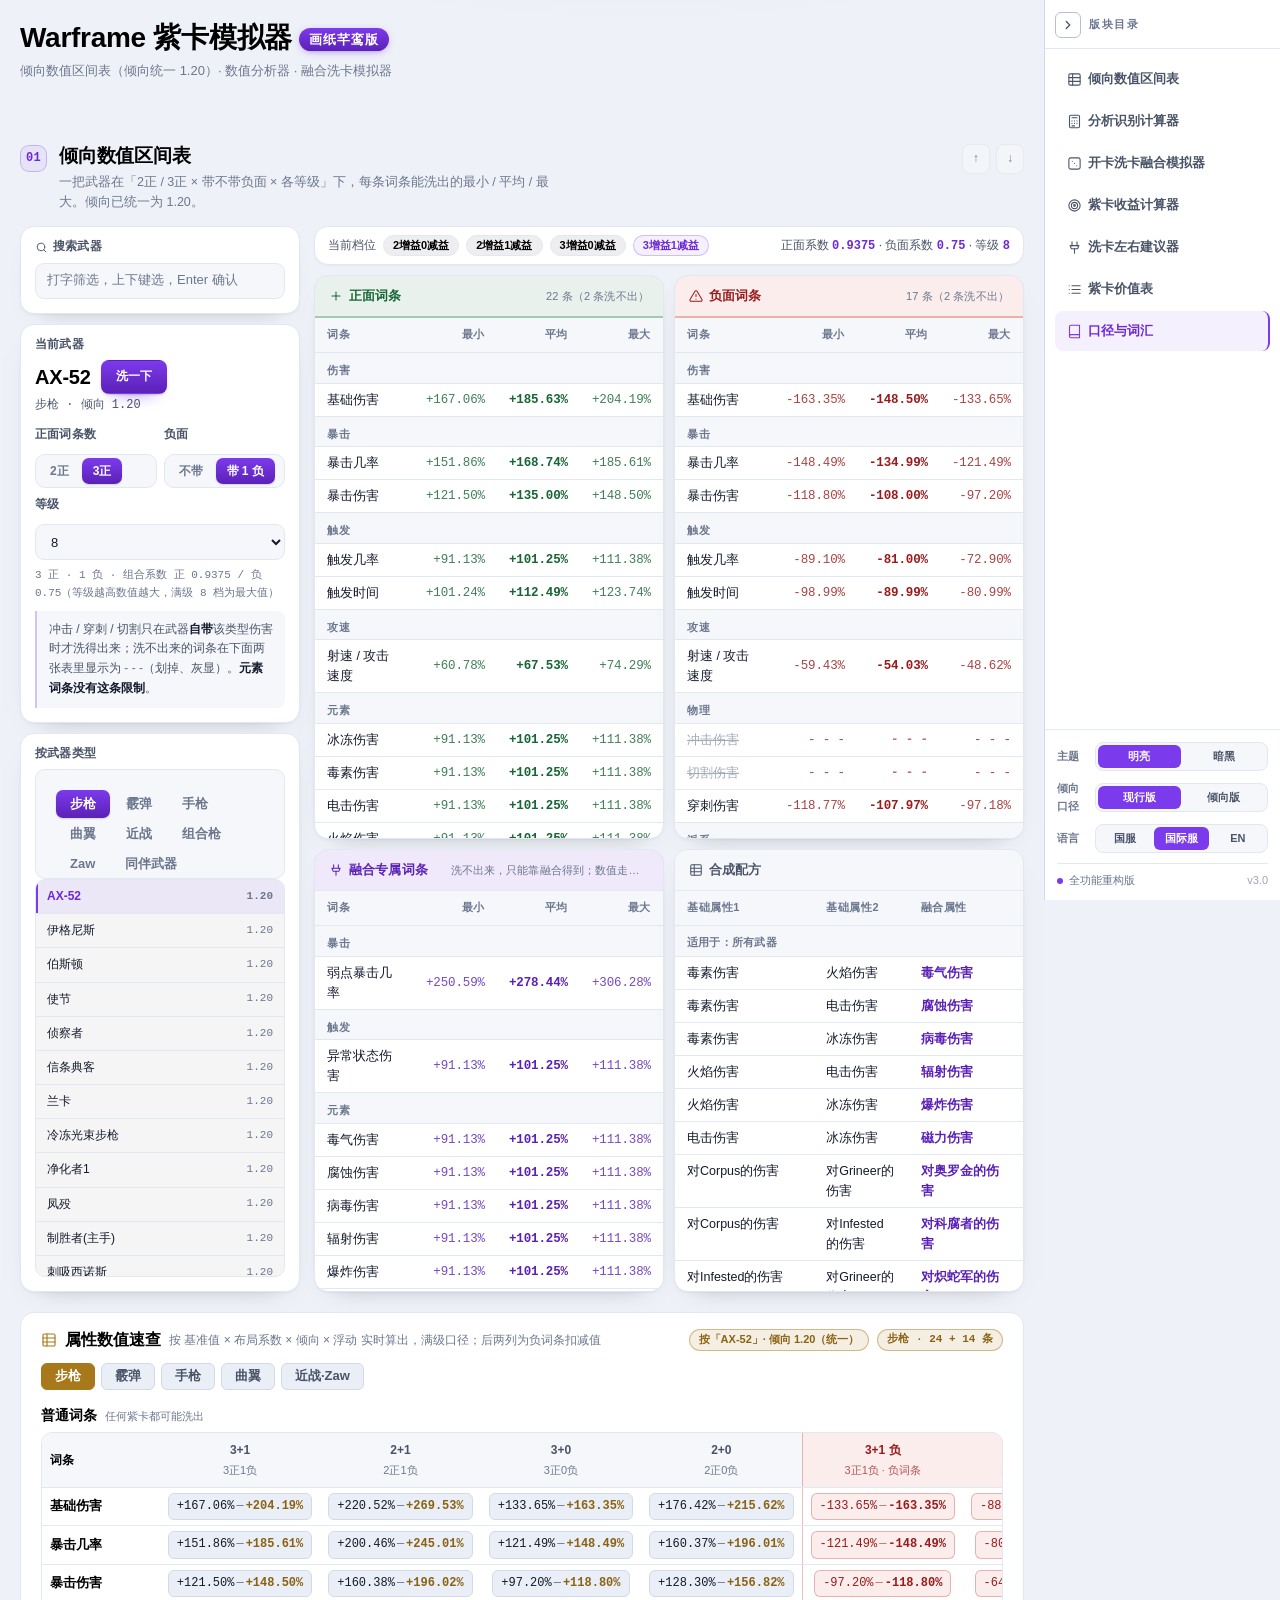
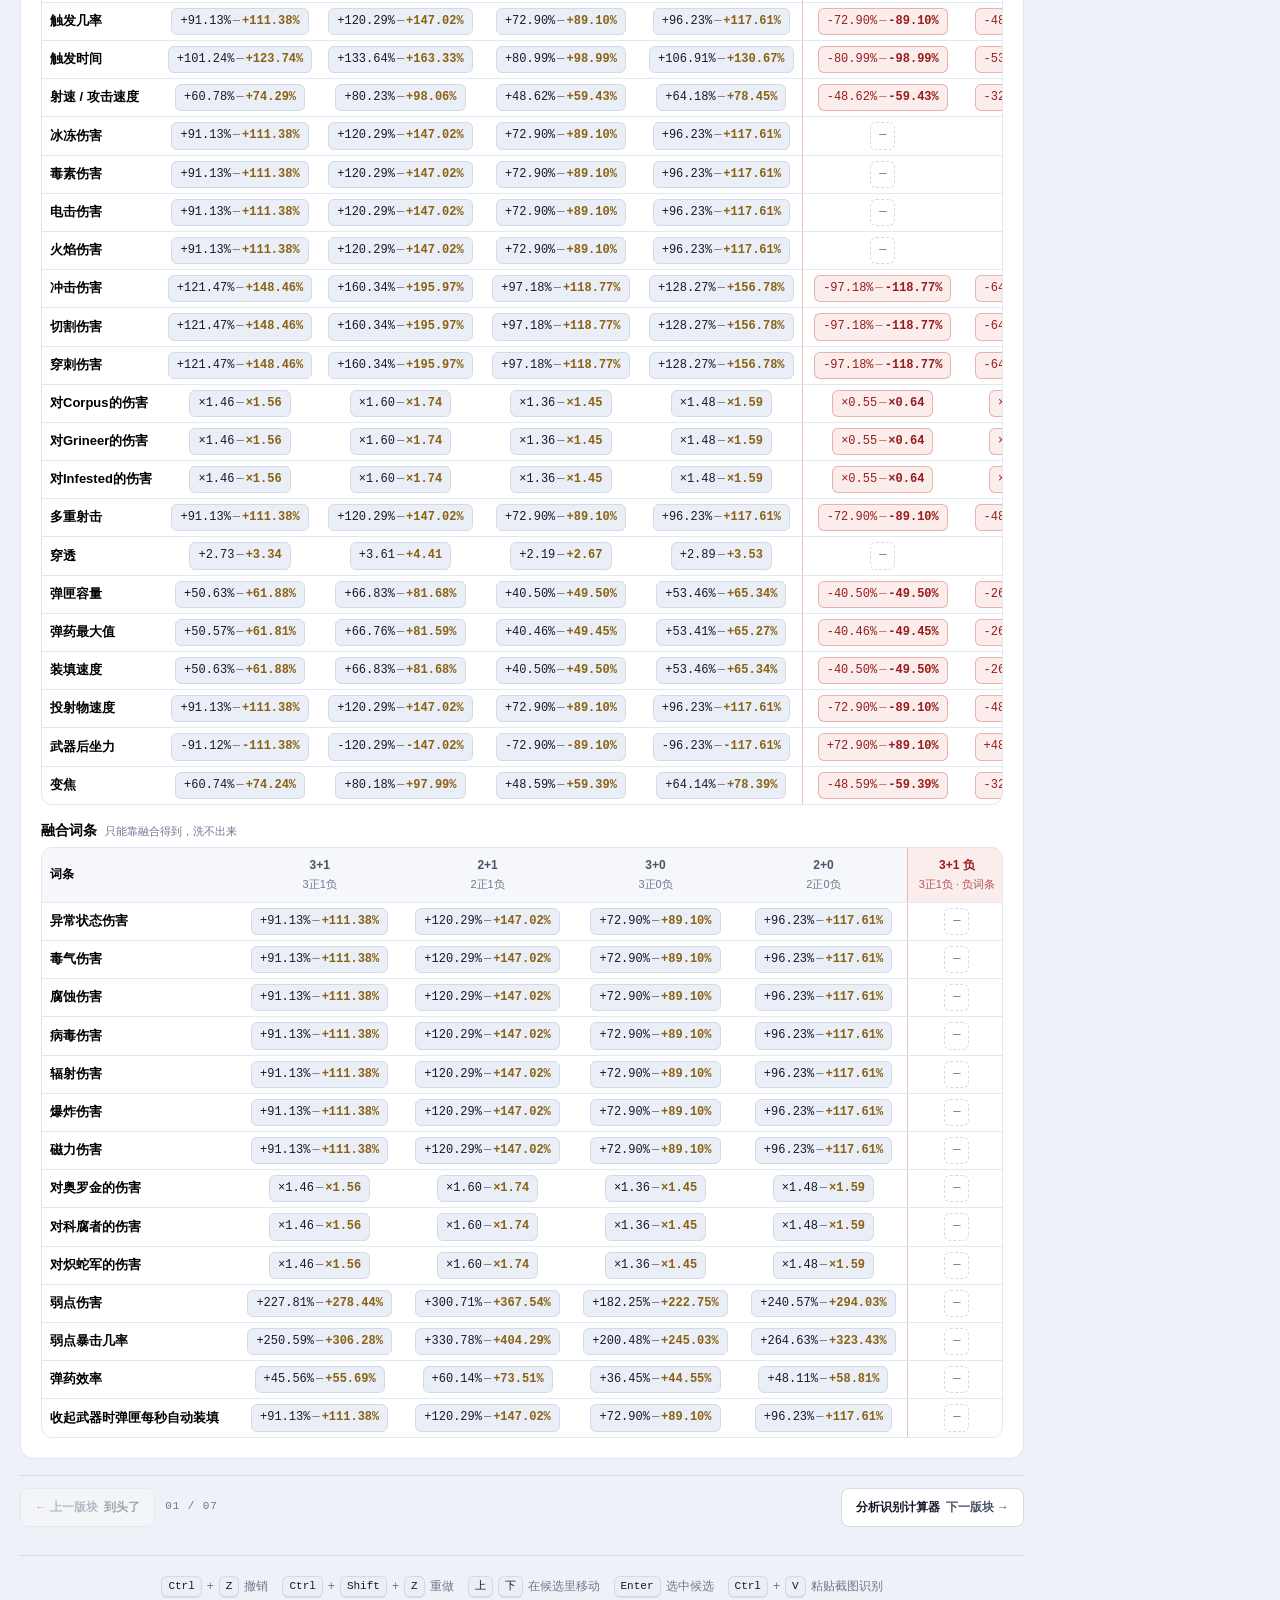
==== commit 3d22a114: "识别：修后坐力等 WM 写法认不出、卡面数值错位；删掉识别浮层与冗余数据" ====
--- a/index.html
+++ b/index.html
@@ -3293,7 +3293,7 @@
   </footer>
 </main>
 <div class="fusepop" id="fusPop" role="dialog" aria-label="融合产物" aria-hidden="true"></div>
-<script>window.ZKNAMES={"types":[{"key":"步枪","intl":"步枪","en":"Rifle","col":0,"price":"步枪"},{"key":"霰弹","intl":"霰弹","en":"Shotgun","col":1,"price":"霰弹"},{"key":"手枪","intl":"手枪","en":"Pistol","col":2,"price":"手枪"},{"key":"曲翼","intl":"曲翼","en":"Arch-gun","col":3,"price":"曲翼"},{"key":"近战","intl":"近战","en":"Melee","col":4,"price":"近战"},{"key":"近战·天工造武","intl":"近战·天工造武","en":"Zaw","col":4,"price":"Zaw"},{"key":"组合枪","intl":"组合枪","en":"Kitgun","col":2,"price":"组合枪"},{"key":"同伴武器","intl":"同伴武器","en":"Companion Weapon","col":0,"price":"同伴武器"}],"typeAlias":{"霰弹枪":"霰弹","曲翼武器":"曲翼","zaw":"Zaw","Zaw":"Zaw"},"variants":[{"cn":"圣装","en":"Prime","strip":true},{"cn":"赤毒","en":"Kuva","strip":true},{"cn":"信条","en":"Tenet","strip":true},{"cn":"终幕","en":"Coda","strip":true},{"cn":"棱晶","en":"Prisma","strip":true},{"cn":"异变","en":"Mutalist","strip":true},{"cn":"试用型","en":"","strip":true},{"cn":"枢议","en":"","strip":true},{"cn":"MK1","en":"MK1","strip":true}],"factions":[{"key":"corpus","words":["corpus","科普斯","科普斯人"]},{"key":"grineer","words":["grineer","克隆尼","格林"]},{"key":"infested","words":["infested","感染者","异变感染体","异变体","感染体"]},{"key":"corrupted","words":["corrupted","堕落者","堕落"]},{"key":"narmer","words":["narmer","合一众"]},{"key":"murmur","words":["murmur","低语者"]}],"alias":{"冰淞":"冰凇","山智段":"心智之殁","智段":"心智之殁"},"statKeys":[{"key":"dmg","cn":"伤害","short":"伤害","en":"Damage","alias":[],"row":null,"enFull":"Damage","eng":"基础伤害"},{"key":"cc","cn":"暴击几率","short":"暴击几率","en":"Crit Chance","alias":["CC","Crit Chance"],"row":4,"enFull":"Critical Chance"},{"key":"cd","cn":"暴击伤害","short":"暴击伤害","en":"Crit Damage","alias":["CD","Crit Damage","Crit Dmg"],"row":5,"enFull":"Critical Damage"},{"key":"ms","cn":"多重射击","short":"多重","en":"Multishot","alias":["MS","多重"],"row":19,"enFull":"Multishot"},{"key":"sc","cn":"触发几率","short":"触发几率","en":"Status Chance","alias":["SC","状态触发几率"],"row":6,"enFull":"Status Chance"},{"key":"sd","cn":"异常状态伤害","short":"异常状态伤害","en":"","alias":["触发伤害","状态伤害"],"row":35,"enFull":"Status Damage"},{"key":"fac","cn":"对派系伤害","short":"对派系","en":"Faction","alias":["对派系"],"row":16,"enFull":"Faction Damage"},{"key":"weak","cn":"弱点伤害","short":"弱点伤害","en":"","alias":["WEAK"],"row":45,"enFull":"Weakpoint Damage"},{"key":"weakcc","cn":"弱点暴击几率","short":"弱点暴击几率","en":"","alias":["WC"],"row":46,"enFull":"Weakpoint Critical Chance"},{"key":"zoom","cn":"变焦","short":"变焦","en":"Zoom","alias":["ZOOM","瞄准缩进"],"row":26,"enFull":"Zoom"},{"key":"recoil","cn":"后坐力","short":"后坐力","en":"Recoil","alias":[],"row":25,"enFull":"Recoil"},{"key":"ammo","cn":"弹药最大值","short":"弹药","en":"Ammo","alias":["AMMO","Ammo Max","Ammo Maximum","弹药"],"row":22,"enFull":"Maximum Ammo"},{"key":"punch","cn":"穿透","short":"穿透","en":"Pierce","alias":["PT"],"row":20,"enFull":"Pierce"},{"key":"mag","cn":"弹匣容量","short":"弹匣","en":"Magazine","alias":["MAG","弹匣","弹夹容量"],"row":21,"enFull":"Magazine Capacity"},{"key":"rel","cn":"装填速度","short":"装填","en":"Reload","alias":["RLS","Reload","Reload Speed","装填"],"row":23,"enFull":"Reload Speed"},{"key":"frate","cn":"射速","short":"射速","en":"Fire Rate","alias":[],"row":8,"enFull":"Fire Rate"},{"key":"aspeed","cn":"攻击速度","short":"攻击速度","en":"Attack Speed","alias":[],"row":8,"enFull":"Attack Speed"},{"key":"range","cn":"攻击范围","short":"范围","en":"Range","alias":["RANGE","范围"],"row":34,"enFull":"Attack Range"},{"key":"combo","cn":"初始连击","short":"初始连击","en":"Combo","alias":["IC"],"row":27,"enFull":"Initial Combo","eng":"连击数获得"},{"key":"slam","cn":"震地攻击伤害","short":"震地攻击伤害","en":"","alias":[],"row":52,"enFull":"Slam Damage"},{"key":"windup","cn":"重击准备速度","short":"重击准备速度","en":"Windup","alias":[],"row":50,"enFull":"Heavy Attack Speed"},{"key":"slideCrit","cn":"滑砍暴击几率","short":"滑砍暴击","en":"Slide Crit","alias":["滑砍暴击"],"row":32,"enFull":"Slide Critical Chance"},{"key":"comboDur","cn":"连击持续时间","short":"连击持续","en":"Combo Duration","alias":["连击持续","连击保持时间"],"row":28,"enFull":"Combo Duration"},{"key":"efficiency","cn":"重击效率","short":"重击效率","en":"Efficiency","alias":["EFF"],"row":31,"enFull":"Heavy Attack Efficiency"},{"key":"finisher","cn":"处决伤害","short":"处决","en":"Finisher","alias":["FIN","处决","终结伤害"],"row":33,"enFull":"Finisher Damage"},{"key":"statusDur","cn":"触发持续时间","short":"触发时间","en":"Status Duration","alias":["触发时间","状态持续时间"],"row":7,"enFull":"Status Duration"},{"key":"tkEnable","cn":"启用气解","short":"启用气解","en":"","alias":[],"row":null,"enFull":"Tennokai"},{"key":"tkDmg","cn":"气解伤害","short":"气解伤害","en":"","alias":[],"row":null,"enFull":"Tennokai Damage"},{"key":"tkChance","cn":"气解机会几率","short":"气解机会几率","en":"","alias":[],"row":null,"enFull":"Tennokai Chance"},{"key":"tkWin","cn":"气解触发窗口","short":"气解触发窗口","en":"","alias":[],"row":null,"enFull":"Tennokai Window"},{"key":"tkEvery","cn":"气解触发间隔","short":"气解触发间隔","en":"","alias":[],"row":null,"enFull":"Tennokai Interval"},{"key":"tkSC","cn":"气解触发几率","short":"气解触发几率","en":"","alias":[],"row":null,"enFull":"Tennokai Status Chance"},{"key":"tkCd","cn":"气解暴击伤害","short":"气解暴击伤害","en":"","alias":[],"row":null,"enFull":"Tennokai Critical Damage"},{"key":"parryFin","cn":"处决开启几率","short":"处决开启几率","en":"","alias":[],"row":null,"enFull":"Parry Finisher Chance"},{"key":"parryAngle","cn":"招架角度","short":"招架角度","en":"","alias":[],"row":51,"enFull":"Parry Angle"},{"key":"airRange","cn":"空中攻击范围","short":"空中攻击范围","en":"","alias":[],"row":null,"enFull":"Aerial Attack Range"},{"key":"healProc","cn":"每层异常回血","short":"每层异常回血","en":"","alias":[],"row":null,"enFull":"Health per Status Stack"},{"key":"lifesteal","cn":"生命偷取","short":"生命偷取","en":"","alias":[],"row":null,"enFull":"Life Steal"},{"key":"energyConv","cn":"能量转化上限","short":"能量转化上限","en":"","alias":[],"row":null,"enFull":"Energy Conversion Cap"},{"key":"slamPull","cn":"震地牵引范围","short":"震地牵引范围","en":"","alias":[],"row":null,"enFull":"Slam Pull Range"},{"key":"magFlat","cn":"弹匣容量","short":"弹匣容量","en":"","alias":["MAG"],"row":null,"enFull":"Magazine Capacity"},{"key":"explodeKill","cn":"击杀爆炸伤害","short":"击杀爆炸伤害","en":"","alias":[],"row":null,"enFull":"Kill Explosion Damage"},{"key":"explodeChance","cn":"爆炸几率","short":"爆炸几率","en":"","alias":[],"row":null,"enFull":"Explosion Chance"},{"key":"djRefresh","cn":"二段跳刷新","short":"二段跳刷新","en":"","alias":[],"row":null,"enFull":"Double Jump Refresh"},{"key":"orbDrop","cn":"通用球掉落","short":"通用球掉落","en":"","alias":[],"row":null,"enFull":"Orb Drop Rate"},{"key":"nullifier","cn":"摧毁消能者护盾","short":"摧毁消能者护盾","en":"","alias":[],"row":null,"enFull":"Nullifier Shield Damage"},{"key":"killTrap","cn":"闪电陷阱持续","short":"闪电陷阱持续","en":"","alias":[],"row":null,"enFull":"Shock Trap Duration"},{"key":"disarm","cn":"缴械几率","short":"缴械几率","en":"","alias":[],"row":null,"enFull":"Disarm Chance"},{"key":"altCC","cn":"副攻击暴击几率","short":"副攻击暴击几率","en":"","alias":[],"row":null,"enFull":"Alt Fire Critical Chance"},{"key":"altCD","cn":"副攻击暴击伤害","short":"副攻击暴击伤害","en":"","alias":[],"row":null,"enFull":"Alt Fire Critical Damage"},{"key":"altFrate","cn":"副攻击射速","short":"副攻击射速","en":"","alias":[],"row":null,"enFull":"Alt Fire Rate"},{"key":"altDmg","cn":"副攻击伤害","short":"副攻击伤害","en":"","alias":[],"row":null,"enFull":"Alt Fire Damage"},{"key":"killRel","cn":"击杀后装填速度","short":"击杀后装填速度","en":"","alias":[],"row":null,"enFull":"Reload Speed on Kill"},{"key":"falloff","cn":"衰减距离","short":"衰减距离","en":"","alias":[],"row":null,"enFull":"Falloff Distance"},{"key":"sacCap","cn":"恶囊累积上限","short":"恶囊累积上限","en":"","alias":[],"row":null,"enFull":"Sacred Steal Capacity"},{"key":"massStore","cn":"团块累积伤害","short":"团块累积伤害","en":"","alias":[],"row":null,"enFull":"Mass Damage Store"},{"key":"tether","cn":"束缚敌人数","short":"束缚敌人数","en":"","alias":[],"row":null,"enFull":"Tethered Enemies"},{"key":"abEff","cn":"技能效率","short":"技能效率","en":"","alias":[],"row":null,"enFull":"Ability Efficiency"},{"key":"abDur","cn":"技能持续时间","short":"技能持续时间","en":"","alias":[],"row":null,"enFull":"Ability Duration"},{"key":"abStr","cn":"技能强度","short":"技能强度","en":"","alias":[],"row":null,"enFull":"Ability Strength"},{"key":"abRegen","cn":"能量回复","short":"能量回复","en":"","alias":[],"row":null,"enFull":"Energy Regen"},{"key":"allyBuff","cn":"队友增益","short":"队友增益","en":"","alias":[],"row":null,"enFull":"Ally Buff Strength"},{"key":"allyBuffD","cn":"队友增益延迟","short":"队友增益延迟","en":"","alias":[],"row":null,"enFull":"Ally Buff Delay"},{"key":"secRel","cn":"副武器装填速度","short":"副武器装填速度","en":"","alias":[],"row":null,"enFull":"Secondary Reload Speed"},{"key":"secMag","cn":"副武器弹匣容量","short":"副武器弹匣容量","en":"","alias":[],"row":null,"enFull":"Secondary Magazine Capacity"},{"key":"secSC","cn":"副武器触发几率","short":"副武器触发几率","en":"","alias":[],"row":null,"enFull":"Secondary Status Chance"},{"key":"secCC","cn":"副武器暴击几率","short":"副武器暴击几率","en":"","alias":[],"row":null,"enFull":"Secondary Critical Chance"},{"key":"impact","cn":"冲击伤害","short":"冲击","en":"Impact","enFull":"Impact Damage","alias":["冲击"],"row":13},{"key":"puncture","cn":"穿刺伤害","short":"穿刺","en":"Puncture","enFull":"Puncture Damage","alias":["穿刺"],"row":15},{"key":"slash","cn":"切割伤害","short":"切割","en":"Slash","enFull":"Slash Damage","alias":["切割"],"row":14},{"key":"heat","cn":"火焰伤害","short":"火焰","en":"Heat","enFull":"Heat Damage","alias":["火焰"],"row":12},{"key":"cold","cn":"冰冻伤害","short":"冰冻","en":"Cold","enFull":"Cold Damage","alias":["冰冻"],"row":9},{"key":"electric","cn":"电击伤害","short":"电击","en":"Electricity","enFull":"Electricity Damage","alias":["电击"],"row":11},{"key":"toxin","cn":"毒素伤害","short":"毒素","en":"Toxin","enFull":"Toxin Damage","alias":["毒素"],"row":10},{"key":"blast","cn":"爆炸伤害","short":"爆炸","en":"Blast","enFull":"Blast Damage","alias":["爆炸"],"row":40},{"key":"radiation","cn":"辐射伤害","short":"辐射","en":"Radiation","enFull":"Radiation Damage","alias":["辐射"],"row":39},{"key":"gas","cn":"毒气伤害","short":"毒气","en":"Gas","enFull":"Gas Damage","alias":["毒气"],"row":36},{"key":"magnetic","cn":"磁力伤害","short":"磁力","en":"Magnetic","enFull":"Magnetic Damage","alias":["磁力"],"row":41},{"key":"viral","cn":"病毒伤害","short":"病毒","en":"Viral","enFull":"Viral Damage","alias":["病毒"],"row":38},{"key":"corrosive","cn":"腐蚀伤害","short":"腐蚀","en":"Corrosive","enFull":"Corrosive Damage","alias":["腐蚀"],"row":37},{"key":"heavyDmg","cn":"重击伤害","short":"重击伤害","en":"Heavy Attack Damage","enFull":"Heavy Attack Damage","alias":["重击","Heavy Attack"],"row":49},{"key":"syndRadial","cn":"集团特效","short":"集团特效","en":"","enFull":"","alias":[],"row":null},{"key":"xh","cn":"额外打击","short":"额外打击","en":"Extra Hit","enFull":"","alias":[],"row":null},{"key":"ccFlat","cn":"暴击几率（平值）","short":"暴击几率","en":"Crit Chance","enFull":"","alias":[],"row":null},{"key":"cdFlat","cn":"暴击伤害（平值）","short":"暴击伤害","en":"Crit Damage","enFull":"","alias":[],"row":null},{"key":"proj","cn":"投射物速度","short":"投射物速度","en":"Projectile Speed","enFull":"Projectile Speed","alias":["投射物速度","Projectile Speed"],"row":24},{"key":"comboX","cn":"额外连击数几率","short":"额外连击","en":"Additional Combo Count Chance","enFull":"Additional Combo Count Chance","alias":["额外连击数几率"],"row":29},{"key":"comboGain","cn":"概率不获得连击数","short":"不获得连击","en":"Chance to Gain Combo Count","enFull":"Chance to Gain Combo Count","alias":["概率不获得连击数"],"row":30},{"key":"ammoEff","cn":"弹药效率","short":"弹药效率","en":"Ammo Efficiency","enFull":"Ammo Efficiency","alias":["弹药效率"],"row":47},{"key":"magReload","cn":"收起武器时弹匣每秒自动装填","short":"收起自动装填","en":"Magazine Reload While Holstered","enFull":"Magazine Reload While Holstered","alias":["收起武器时弹匣每秒自动装填"],"row":48}],"meta":{"version":1,"note":"唯一命名表：所有模块都从这里取名字，不要在代码里再写一份","counts":{"types":8,"variants":9,"factions":6,"alias":3,"stats":51,"weapons":637,"statKeys":67}}};;window.ZKDATA={"meta":{"source":"20261014画纸紫卡模拟器6.0.xlsm","sourceSheets":{"stats":"数据","weapons":"倾向表","fusion":"融合","params":"参数"},"exportedAt":"2026-10-28 21:58","verifiedAt":"2026-10-28","confidence":"数据表/倾向表/融合表/参数表逐条导出，与 xlsm 内一致；游戏版本更新改了基准值或倾向后需重新导出","counts":{"stats":51,"weapons":637,"fusion":23},"rows":{"rollFrom":2,"rollTo":34,"fuseFrom":35,"fuseTo":52},"dispositionUnified":"1.2","note":"游戏已取消倾向变动，全库武器倾向统一 1.2","dispSnapshotNote":"⑤区「最后时光的武器倾向表」用的历史倾向值快照（按 weapons 下标一一对应）；当前生效的倾向是 1.2"},"stats":[{"row":2,"cn":"基础伤害","intl":"基础伤害","en":"Base Damage","core":"增幅","pre":"Visi","suf":"Ata","v":[165.0,164.7,219.6,99.9,null]},{"row":3,"cn":"近战伤害","intl":"近战伤害","en":"Melee Damage","core":"增幅","pre":"Visi","suf":"Ata","v":[null,null,null,null,164.7]},{"row":4,"cn":"暴击几率","intl":"暴击几率","en":"Critical Chance","core":"冷酷","pre":"Crita","suf":"Cron","v":[149.99,90.0,149.99,99.9,180.0]},{"row":5,"cn":"暴击伤害","intl":"暴击伤害","en":"Critical Damage","core":"重伤","pre":"Acri","suf":"Tis","v":[120.0,90.0,90.0,80.1,90.0]},{"row":6,"cn":"触发几率","intl":"触发几率","en":"Status Chance","core":"恶意","pre":"Hexa","suf":"Dex","v":[90.0,90.0,90.0,60.3,90.0]},{"row":7,"cn":"触发时间","intl":"触发时间","en":"Status Duration","core":"顽疾","pre":"Deci","suf":"Des","v":[99.99,99.0,99.99,99.99,99.0]},{"row":8,"cn":"射速 / 攻击速度","intl":"射速 / 攻击速度","en":"Fire Rate / Attack Speed","core":"风暴","pre":"Croni","suf":"Dra","v":[60.03,90.0,74.7,60.03,54.9]},{"row":9,"cn":"冰冻伤害","intl":"冰冻伤害","en":"Cold","core":"寒潮","pre":"Geli","suf":"Do","v":[90.0,90.0,90.0,119.7,90.0]},{"row":10,"cn":"毒素伤害","intl":"毒素伤害","en":"Toxin","core":"异变","pre":"Toxi","suf":"Tox","v":[90.0,90.0,90.0,119.7,90.0]},{"row":11,"cn":"电击伤害","intl":"电击伤害","en":"Electricity","core":"雷霆","pre":"Vexi","suf":"Tio","v":[90.0,90.0,90.0,119.7,90.0]},{"row":12,"cn":"火焰伤害","intl":"火焰伤害","en":"Heat","core":"熔岩","pre":"Igni","suf":"Pha","v":[90.0,90.0,90.0,119.7,90.0]},{"row":13,"cn":"冲击伤害","intl":"冲击伤害","en":"Impact","core":"蛮力","pre":"Magna","suf":"Ton","v":[119.97,119.97,119.97,90.0,119.97]},{"row":14,"cn":"切割伤害","intl":"切割伤害","en":"Slash","core":"锋利","pre":"Sci","suf":"Sus","v":[119.97,119.97,119.97,90.0,119.97]},{"row":15,"cn":"穿刺伤害","intl":"穿刺伤害","en":"Puncture","core":"尖锐","pre":"Insi","suf":"Cak","v":[119.97,119.97,119.97,90.0,119.97]},{"row":16,"cn":"对科普斯的伤害","intl":"对Corpus的伤害","en":"Damage vs. Corpus","core":"拆解","pre":"Manti","suf":"Tron","v":[1.45,1.45,1.45,1.45,1.45]},{"row":17,"cn":"对克隆尼的伤害","intl":"对Grineer的伤害","en":"Damage vs. Grineer","core":"镇压","pre":"Argi","suf":"Con","v":[1.45,1.45,1.45,1.45,1.45]},{"row":18,"cn":"对异变体的伤害","intl":"对Infested的伤害","en":"Damage vs. Infested","core":"净化","pre":"Pura","suf":"Ada","v":[1.45,1.45,1.45,1.45,1.45]},{"row":19,"cn":"多重射击","intl":"多重射击","en":"Multishot","core":"分裂","pre":"Sati","suf":"Can","v":[90.0,119.7,119.7,60.3,null]},{"row":20,"cn":"穿透","intl":"穿透","en":"Punch Through","core":"贯穿","pre":"Lexi","suf":"Nok","v":[2.7,2.7,2.7,2.7,null]},{"row":21,"cn":"弹匣容量","intl":"弹匣容量","en":"Magazine Capacity","core":"扩容","pre":"Arma","suf":"Tin","v":[50.0,50.0,50.0,60.3,null]},{"row":22,"cn":"弹药最大值","intl":"弹药最大值","en":"Ammo Maximum","core":"储备","pre":"Ampi","suf":"Bin","v":[49.95,90.0,90.0,99.9,null]},{"row":23,"cn":"装填速度","intl":"装填速度","en":"Reload Speed","core":"灵巧","pre":"Feva","suf":"Tak","v":[50.0,50.0,50.0,99.9,null]},{"row":24,"cn":"投射物速度","intl":"投射物速度","en":"Projectile Speed","core":"飞驰","pre":"Conci","suf":"Nak","v":[90.0,90.0,90.0,null,null]},{"row":25,"cn":"武器后坐力","intl":"武器后坐力","en":"Recoil","core":"稳固","pre":"Zeti","suf":"Mag","v":[90.0,90.0,90.0,90.0,null]},{"row":26,"cn":"变焦","intl":"变焦","en":"Zoom","core":"聚焦","pre":"Hera","suf":"Lis","v":[59.99,41.994,80.1,59.99,null]},{"row":27,"cn":"初始连击","intl":"初始连击","en":"Initial Combo","core":"预谋","pre":"Para","suf":"Um","v":[null,null,null,null,24.5]},{"row":28,"cn":"连击持续时间","intl":"连击持续时间","en":"Combo Duration","core":"熟练","pre":"Tempi","suf":"Nem","v":[null,null,null,null,8.1]},{"row":29,"cn":"额外连击数几率","intl":"额外连击数几率","en":"Additional Combo Count Chance","core":"燕返","pre":"Laci","suf":"Nus","v":[null,null,null,null,58.77]},{"row":30,"cn":"概率不获得连击数","intl":"概率不获得连击数","en":"Chance to Gain Combo Count","core":"燕返","pre":"Laci","suf":"Nus","v":[null,null,null,null,104.85]},{"row":31,"cn":"重击效率","intl":"重击效率","en":"Heavy Attack Efficiency","core":"绝技","pre":"Forti","suf":"Us","v":[null,null,null,null,73.44]},{"row":32,"cn":"滑行攻击暴击几率","intl":"滑行攻击暴击几率","en":"Critical Chance on Slide Attack","core":"暴虐","pre":"Pleci","suf":"Nent","v":[null,null,null,null,120.0]},{"row":33,"cn":"处决伤害","intl":"处决伤害","en":"Finisher Damage","core":"点睛","pre":"Exi","suf":"Cta","v":[null,null,null,null,119.7]},{"row":34,"cn":"攻击范围","intl":"攻击范围","en":"Range","core":"剑风","pre":"Locti","suf":"Tor","v":[null,null,null,null,1.94]},{"row":35,"cn":"异常状态伤害","intl":"异常状态伤害","en":"Status Damage","core":"异伤占位","pre":"Plaga","suf":"Mna","v":[90.0,90.0,90.0,90.0,90.0]},{"row":36,"cn":"毒气伤害","intl":"毒气伤害","en":"Gas","core":"毒气占位","pre":"Cali","suf":"Fel","v":[90.0,90.0,90.0,90.0,90.0]},{"row":37,"cn":"腐蚀伤害","intl":"腐蚀伤害","en":"Corrosive","core":"腐蚀占位","pre":"Cori","suf":"Or","v":[90.0,90.0,90.0,90.0,90.0]},{"row":38,"cn":"病毒伤害","intl":"病毒伤害","en":"Viral","core":"病毒占位","pre":"Cari","suf":"Sco","v":[90.0,90.0,90.0,90.0,90.0]},{"row":39,"cn":"辐射伤害","intl":"辐射伤害","en":"Radiation","core":"辐射占位","pre":"Radi","suf":"Lo","v":[90.0,90.0,90.0,90.0,90.0]},{"row":40,"cn":"爆炸伤害","intl":"爆炸伤害","en":"Blast","core":"爆炸占位","pre":"Fraga","suf":"Tus","v":[90.0,90.0,90.0,90.0,90.0]},{"row":41,"cn":"磁力伤害","intl":"磁力伤害","en":"Magnetic","core":"磁力占位","pre":"Magni","suf":"Bra","v":[90.0,90.0,90.0,90.0,90.0]},{"row":42,"cn":"对奥罗金的伤害","intl":"对奥罗金的伤害","en":"Damage vs Orokin","core":"奥罗占位","pre":"Effi","suf":"Tas","v":[1.45,1.45,1.45,1.45,1.45]},{"row":43,"cn":"对科腐者的伤害","intl":"对科腐者的伤害","en":"Damage vs Techrot","core":"科腐占位","pre":"Muti","suf":"Gia","v":[1.45,1.45,1.45,1.45,1.45]},{"row":44,"cn":"对炽蛇军的伤害","intl":"对炽蛇军的伤害","en":"Damage vs Scaldra","core":"炽蛇占位","pre":"Exsi","suf":"Llo","v":[1.45,1.45,1.45,1.45,1.45]},{"row":45,"cn":"弱点伤害","intl":"弱点伤害","en":"Weakpoint Damage","core":"弱点占位","pre":"Eni","suf":"Vo","v":[225.0,225.0,225.0,225.0,null]},{"row":46,"cn":"弱点暴击几率","intl":"弱点暴击几率","en":"Weakpoint Critical Chance","core":"弱暴占位","pre":"Exiti","suf":"Eus","v":[247.5,247.5,247.5,247.5,null]},{"row":47,"cn":"弹药效率","intl":"弹药效率","en":"Ammo Efficiency","core":"弹效占位","pre":"Parci","suf":"Pia","v":[45.0,45.0,45.0,45.0,null]},{"row":48,"cn":"收起武器时弹匣每秒自动装填","intl":"收起武器时弹匣每秒自动装填","en":"Magazine Reload While Holstered","core":"收起占位","pre":"Auxi","suf":"Rro","v":[90.0,90.0,90.0,null,null]},{"row":49,"cn":"重击伤害","intl":"重击伤害","en":"Heavy Attack Damage","core":"重害占位","pre":"Robi","suf":"Ndo","v":[null,null,null,null,119.7]},{"row":50,"cn":"重击准备速度","intl":"重击准备速度","en":"Heavy Attack Windup Speed","core":"重蓄占位","pre":"Veri","suf":"Lus","v":[null,null,null,null,119.7]},{"row":51,"cn":"招架角度","intl":"招架角度","en":"Parry Angle","core":"格挡占位","pre":"Defi","suf":"So","v":[null,null,null,null,81]},{"row":52,"cn":"震地攻击伤害","intl":"震地攻击伤害","en":"Slam Damage","core":"震伤占位","pre":"Proxi","suf":"Lam","v":[null,null,null,null,119.7]}],"weapons":[{"en":"Akarius Prime","intl":"阿利乌双枪Prime","cn":"圣装阿利乌双枪","disp":1.2,"cat":"手枪","var":"变体·有本体","ben":"Akarius","bintl":"阿利乌双枪","bcn":"阿利乌双枪"},{"en":"Athodai Prime","intl":"阿索代Prime","cn":"圣装阿索代","disp":1.2,"cat":"手枪","var":"变体·有本体","ben":"Athodai","bintl":"阿索代","bcn":"阿索代"},{"en":"Sporelacer (Secondary)","intl":"孢射（副手）","cn":"孢射（副手）","disp":1.2,"cat":"手枪","var":"本体","ben":"Sporelacer","bintl":"孢射","bcn":"孢射"},{"en":"Mausolon","intl":"惩戒者","cn":"惩戒者","disp":1.2,"cat":"曲翼","var":"本体","ben":"Mausolon","bintl":"惩戒者","bcn":"惩戒者"},{"en":"Kuva Bramma","intl":"赤毒布拉玛","cn":"赤毒布拉玛","disp":1.2,"cat":"步枪","var":"变体·无本体","ben":"Kuva Bramma","bintl":"赤毒布拉玛","bcn":"赤毒布拉玛"},{"en":"Kuva Nukor","intl":"赤毒努寇微波枪","cn":"赤毒努寇微波枪","disp":1.2,"cat":"手枪","var":"变体·有本体","ben":"Nukor","bintl":"努寇微波枪","bcn":"努寇微波枪"},{"en":"Thalys","intl":"大力士","cn":"大力士","disp":1.2,"cat":"近战","var":"本体","ben":"Thalys","bintl":"大力士","bcn":"大力士"},{"en":"Wrath","intl":"愤怒","cn":"愤怒","disp":1.2,"cat":"近战","var":"本体","ben":"Wrath","bintl":"愤怒","bcn":"愤怒"},{"en":"Phenmor","intl":"凤殁","cn":"凤殁","disp":1.2,"cat":"步枪","var":"本体","ben":"Phenmor","bintl":"凤殁","bcn":"凤殁"},{"en":"Stropha","intl":"诡计之刃","cn":"诡计之刃","disp":1.2,"cat":"近战","var":"本体","ben":"Stropha","bintl":"诡计之刃","bcn":"诡计之刃"},{"en":"Haalvu","intl":"哈尔武","cn":"哈尔武","disp":1.2,"cat":"步枪","var":"本体","ben":"Haalvu","bintl":"哈尔武","bcn":"哈尔武"},{"en":"Aksondol","intl":"寒怨刺","cn":"寒怨刺","disp":1.2,"cat":"手枪","var":"本体","ben":"Aksondol","bintl":"寒怨刺","bcn":"寒怨刺"},{"en":"Harmony","intl":"和谐","cn":"和谐","disp":1.2,"cat":"近战","var":"本体","ben":"Harmony","bintl":"和谐","bcn":"和谐"},{"en":"Pride","intl":"骄傲","cn":"骄傲","disp":1.2,"cat":"近战","var":"本体","ben":"Pride","bintl":"骄傲","bcn":"骄傲"},{"en":"Redeemer Prime","intl":"救赎者Prime","cn":"圣装救赎者","disp":1.2,"cat":"近战","var":"变体·有本体","ben":"Redeemer","bintl":"救赎者","bcn":"救赎者"},{"en":"Kompressa Prime","intl":"卡帕压力枪Prime","cn":"圣装卡帕压力枪","disp":1.2,"cat":"手枪","var":"变体·有本体","ben":"Kompressa","bintl":"卡帕压力枪","bcn":"卡帕压力枪"},{"en":"Venato Prime","intl":"脉纹Prime","cn":"圣装脉纹","disp":1.2,"cat":"近战","var":"变体·有本体","ben":"Venato","bintl":"脉纹","bcn":"脉纹"},{"en":"Trumna Prime","intl":"灭杀者Prime","cn":"圣装灭杀者","disp":1.2,"cat":"步枪","var":"变体·有本体","ben":"Trumna","bintl":"灭杀者","bcn":"灭杀者"},{"en":"Grimoire","intl":"魔典","cn":"魔典","disp":1.2,"cat":"手枪","var":"本体","ben":"Grimoire","bintl":"魔典","bcn":"魔典"},{"en":"Innodem","intl":"清刚","cn":"清刚","disp":1.2,"cat":"近战","var":"本体","ben":"Innodem","bintl":"清刚","bcn":"清刚"},{"en":"Xoris","intl":"驱魔之刃","cn":"驱魔之刃","disp":1.2,"cat":"近战","var":"本体","ben":"Xoris","bintl":"驱魔之刃","bcn":"驱魔之刃"},{"en":"Cedo","intl":"塞多","cn":"塞多","disp":1.2,"cat":"霰弹","var":"本体","ben":"Cedo","bintl":"塞多","bcn":"塞多"},{"en":"Cedo Prime","intl":"塞多Prime","cn":"圣装塞多","disp":1.2,"cat":"霰弹","var":"变体·有本体","ben":"Cedo","bintl":"塞多","bcn":"塞多"},{"en":"Sarofang Prime","intl":"沙罗之牙Prime","cn":"圣装沙罗之牙","disp":1.2,"cat":"近战","var":"变体·有本体","ben":"Sarofang","bintl":"沙罗之牙","bcn":"沙罗之牙"},{"en":"Corufell Prime","intl":"闪劫Prime","cn":"圣装闪劫","disp":1.2,"cat":"近战","var":"变体·有本体","ben":"Corufell","bintl":"闪劫","bcn":"闪劫"},{"en":"Afentis Prime","intl":"圣英Prime","cn":"圣装圣英","disp":1.2,"cat":"步枪","var":"变体·有本体","ben":"Afentis","bintl":"圣英","bcn":"圣英"},{"en":"Steflos Prime","intl":"石晶之花Prime","cn":"圣装石晶之花","disp":1.2,"cat":"霰弹","var":"变体·有本体","ben":"Steflos","bintl":"石晶之花","bcn":"石晶之花"},{"en":"Pyrana Prime","intl":"食人鱼Prime","cn":"圣装食人鱼","disp":1.2,"cat":"手枪","var":"变体·有本体","ben":"Pyrana","bintl":"食人鱼","bcn":"食人鱼"},{"en":"Nikana Prime","intl":"侍刃Prime","cn":"圣装侍刃","disp":1.2,"cat":"近战","var":"变体·有本体","ben":"Nikana","bintl":"侍刃","bcn":"侍刃"},{"en":"Praedos","intl":"双雄","cn":"双雄","disp":1.2,"cat":"近战","var":"本体","ben":"Praedos","bintl":"双雄","bcn":"双雄"},{"en":"Nunchasa","intl":"霜冥差","cn":"霜冥差","disp":1.2,"cat":"步枪","var":"本体","ben":"Nunchasa","bintl":"霜冥差","bcn":"霜冥差"},{"en":"Nataruk","intl":"太始弓","cn":"太始弓","disp":1.2,"cat":"步枪","var":"本体","ben":"Nataruk","bintl":"太始弓","bcn":"太始弓"},{"en":"Plague Kripath","intl":"瘟疫克里帕丝","cn":"异变轻刺刃","disp":1.2,"cat":"近战","var":"本体","ben":"Plague Kripath","bintl":"瘟疫克里帕丝","bcn":"异变轻刺刃"},{"en":"Paracesis","intl":"心智之殁","cn":"心智之殁","disp":1.2,"cat":"近战","var":"本体","ben":"Paracesis","bintl":"心智之殁","bcn":"心智之殁"},{"en":"Tenet Envoy","intl":"信条典客","cn":"信条典客","disp":1.2,"cat":"步枪","var":"变体·无本体","ben":"Tenet Envoy","bintl":"信条典客","bcn":"信条典客"},{"en":"Tenet Arca Plasmor","intl":"信条弧电离子枪","cn":"信条弧电离子枪","disp":1.2,"cat":"霰弹","var":"变体·有本体","ben":"Arca Plasmor","bintl":"弧电离子枪","bcn":"弧电离子枪"},{"en":"Tenet Glaxion","intl":"信条冷冻光束步枪","cn":"信条冷冻光束步枪","disp":1.2,"cat":"步枪","var":"变体·有本体","ben":"Glaxion","bintl":"冷冻光束步枪","bcn":"冷冻光束步枪"},{"en":"Acceltra","intl":"迅发电浆炮","cn":"迅发电浆炮","disp":1.2,"cat":"步枪","var":"本体","ben":"Acceltra","bintl":"迅发电浆炮","bcn":"迅发电浆炮"},{"en":"Acceltra Prime","intl":"迅发电浆炮Prime","cn":"圣装迅发电浆炮","disp":1.2,"cat":"步枪","var":"变体·有本体","ben":"Acceltra","bintl":"迅发电浆炮","bcn":"迅发电浆炮"},{"en":"Ignis Wraith","intl":"伊格尼斯亡魂","cn":"红莲伊格尼斯","disp":1.2,"cat":"步枪","var":"变体·有本体","ben":"Ignis","bintl":"伊格尼斯","bcn":"伊格尼斯"},{"en":"Perigale Prime","intl":"月面狂风Prime","cn":"圣装月面狂风","disp":1.2,"cat":"步枪","var":"变体·有本体","ben":"Perigale","bintl":"月面狂风","bcn":"月面狂风"},{"en":"Epitaph","intl":"葬铭","cn":"葬铭","disp":1.2,"cat":"手枪","var":"本体","ben":"Epitaph","bintl":"葬铭","bcn":"葬铭"},{"en":"Epitaph Prime","intl":"葬铭Prime","cn":"圣装葬铭","disp":1.2,"cat":"手枪","var":"变体·有本体","ben":"Epitaph","bintl":"葬铭","bcn":"葬铭"},{"en":"War Prime","intl":"战争之剑Prime","cn":"圣装战争之剑","disp":1.2,"cat":"近战","var":"变体·有本体","ben":"War","bintl":"战争之剑","bcn":"战争之剑"},{"en":"Vinquibus (Primary)","intl":"制胜者(主手)","cn":"制胜者(主手)","disp":1.2,"cat":"步枪","var":"本体","ben":"Vinquibus","bintl":"制胜者","bcn":"制胜者"},{"en":"Dual Coda Torxica","intl":"终幕孢蚀双枪","cn":"终幕孢蚀双枪","disp":1.2,"cat":"手枪","var":"变体·无本体","ben":"Dual Coda Torxica","bintl":"终幕孢蚀双枪","bcn":"终幕孢蚀双枪"},{"en":"Coda Pathocyst","intl":"终幕病囊飞刃","cn":"终幕病囊飞刃","disp":1.2,"cat":"近战","var":"变体·有本体","ben":"Pathocyst","bintl":"病囊飞刃","bcn":"病囊飞刃"},{"en":"Coda Bassocyst","intl":"终幕低音爆囊","cn":"终幕低音爆囊","disp":1.2,"cat":"霰弹","var":"变体·无本体","ben":"Coda Bassocyst","bintl":"终幕低音爆囊","bcn":"终幕低音爆囊"},{"en":"Coda Bubonico","intl":"终幕横痃重炮","cn":"终幕横痃重炮","disp":1.2,"cat":"霰弹","var":"变体·有本体","ben":"Bubonico","bintl":"横痃重炮","bcn":"横痃重炮"},{"en":"Coda Catabolyst","intl":"终幕异化者","cn":"终幕异化者","disp":1.2,"cat":"手枪","var":"变体·有本体","ben":"Catabolyst","bintl":"异化者","bcn":"异化者"},{"en":"Felarx","intl":"逐枭","cn":"逐枭","disp":1.2,"cat":"霰弹","var":"本体","ben":"Felarx","bintl":"逐枭","bcn":"逐枭"},{"en":"Laetum","intl":"奏凯","cn":"奏凯","disp":1.2,"cat":"手枪","var":"本体","ben":"Laetum","bintl":"奏凯","bcn":"奏凯"},{"en":"AX-52","intl":"AX-52","cn":"AX-52","disp":1.2,"cat":"步枪","var":"本体","ben":"AX-52","bintl":"AX-52","bcn":"AX-52"},{"en":"Amprex","intl":"安培克斯","cn":"安培克斯","disp":1.2,"cat":"步枪","var":"本体","ben":"Amprex","bintl":"安培克斯","bcn":"安培克斯"},{"en":"Balla","intl":"宝拉","cn":"轻短刃","disp":1.2,"cat":"近战","var":"本体","ben":"Balla","bintl":"宝拉","bcn":"轻短刃"},{"en":"Lesion","intl":"病变","cn":"病变","disp":1.2,"cat":"近战","var":"本体","ben":"Lesion","bintl":"病变","bcn":"病变"},{"en":"Catchmoon (Secondary)","intl":"捕月（副手）","cn":"捕月（副手）","disp":1.2,"cat":"手枪","var":"本体","ben":"Catchmoon","bintl":"捕月","bcn":"捕月"},{"en":"Kuva Sobek","intl":"赤毒鳄神","cn":"赤毒鳄神","disp":1.2,"cat":"霰弹","var":"变体·有本体","ben":"Sobek","bintl":"鳄神","bcn":"鳄神"},{"en":"Kuva Grattler","intl":"赤毒葛拉特勒","cn":"赤毒葛拉特勒","disp":1.2,"cat":"曲翼","var":"变体·有本体","ben":"Grattler","bintl":"葛拉特勒","bcn":"葛拉特勒"},{"en":"Kuva Zarr","intl":"赤毒沙皇","cn":"赤毒沙皇","disp":1.2,"cat":"步枪","var":"变体·有本体","ben":"Zarr","bintl":"沙皇","bcn":"沙皇"},{"en":"Kuva Ghoulsaw","intl":"赤毒尸鬼电锯","cn":"赤毒尸鬼电锯","disp":1.2,"cat":"近战","var":"变体·有本体","ben":"Ghoulsaw","bintl":"尸鬼电锯","bcn":"尸鬼电锯"},{"en":"Kuva Ogris","intl":"赤毒食人女魔","cn":"赤毒食人女魔","disp":1.2,"cat":"步枪","var":"变体·有本体","ben":"Ogris","bintl":"食人女魔","bcn":"食人女魔"},{"en":"Kuva Shildeg","intl":"赤毒希尔德","cn":"赤毒希尔德","disp":1.2,"cat":"近战","var":"变体·无本体","ben":"Kuva Shildeg","bintl":"赤毒希尔德","bcn":"赤毒希尔德"},{"en":"Sun & Moon","intl":"赤阳&幽月","cn":"赤阳&幽月","disp":1.2,"cat":"近战","var":"本体","ben":"Sun & Moon","bintl":"赤阳&幽月","bcn":"赤阳&幽月"},{"en":"Larkspur Prime","intl":"翠雀Prime","cn":"圣装翠雀","disp":1.2,"cat":"曲翼","var":"变体·有本体","ben":"Larkspur","bintl":"翠雀","bcn":"翠雀"},{"en":"Alternox Prime","intl":"电幻步枪Prime","cn":"圣装电幻步枪","disp":1.2,"cat":"步枪","var":"变体·有本体","ben":"Alternox","bintl":"电幻步枪","bcn":"电幻步枪"},{"en":"Dokrahm","intl":"多克拉姆","cn":"轻镰刃","disp":1.2,"cat":"近战","var":"本体","ben":"Dokrahm","bintl":"多克拉姆","bcn":"轻镰刃"},{"en":"Gram Prime","intl":"格拉姆Prime","cn":"圣装格拉姆","disp":1.2,"cat":"近战","var":"变体·有本体","ben":"Gram","bintl":"格拉姆","bcn":"格拉姆"},{"en":"Gotva Prime","intl":"骨葬Prime","cn":"圣装骨葬","disp":1.2,"cat":"步枪","var":"变体·无本体","ben":"Gotva Prime","bintl":"骨葬Prime","bcn":"圣装骨葬"},{"en":"Guandao Prime","intl":"关刀Prime","cn":"圣装关刀","disp":1.2,"cat":"近战","var":"变体·有本体","ben":"Guandao","bintl":"关刀","bcn":"关刀"},{"en":"Bubonico","intl":"横痃重炮","cn":"横痃重炮","disp":1.2,"cat":"霰弹","var":"本体","ben":"Bubonico","bintl":"横痃重炮","bcn":"横痃重炮"},{"en":"Kestrel Prime","intl":"红隼Prime","cn":"圣装红隼","disp":1.2,"cat":"近战","var":"变体·有本体","ben":"Kestrel","bintl":"红隼","bcn":"红隼"},{"en":"Phantasma Prime","intl":"幻离子Prime","cn":"圣装幻离子","disp":1.2,"cat":"霰弹","var":"变体·有本体","ben":"Phantasma","bintl":"幻离子","bcn":"幻离子"},{"en":"Kronen Prime","intl":"皇家拐刃Prime","cn":"圣装皇家拐刃","disp":1.2,"cat":"近战","var":"变体·有本体","ben":"Kronen","bintl":"皇家拐刃","bcn":"皇家拐刃"},{"en":"Enkaus","intl":"绘墨","cn":"绘墨","disp":1.2,"cat":"步枪","var":"本体","ben":"Enkaus","bintl":"绘墨","bcn":"绘墨"},{"en":"Galariak Prime","intl":"加拉亚Prime","cn":"圣装加拉亚","disp":1.2,"cat":"近战","var":"变体·无本体","ben":"Galariak Prime","bintl":"加拉亚Prime","bcn":"圣装加拉亚"},{"en":"Rubico Prime","intl":"绝路Prime","cn":"圣装绝路","disp":1.2,"cat":"步枪","var":"变体·有本体","ben":"Rubico","bintl":"绝路","bcn":"绝路"},{"en":"Dual Keres Prime","intl":"凯瑞斯双刀Prime","cn":"圣装凯瑞斯双刀","disp":1.2,"cat":"近战","var":"变体·有本体","ben":"Dual Keres","bintl":"凯瑞斯双刀","bcn":"凯瑞斯双刀"},{"en":"Venka Prime","intl":"凯旋之爪Prime","cn":"圣装凯旋之爪","disp":1.2,"cat":"近战","var":"变体·有本体","ben":"Venka","bintl":"凯旋之爪","bcn":"凯旋之爪"},{"en":"Fulmin Prime","intl":"雷霆Prime","cn":"圣装雷霆","disp":1.2,"cat":"步枪","var":"变体·有本体","ben":"Fulmin","bintl":"雷霆","bcn":"雷霆"},{"en":"Scyotid","intl":"镰刃刺","cn":"镰刃刺","disp":1.2,"cat":"手枪","var":"本体","ben":"Scyotid","bintl":"镰刃刺","bcn":"镰刃刺"},{"en":"Trumna","intl":"灭杀者","cn":"灭杀者","disp":1.2,"cat":"步枪","var":"本体","ben":"Trumna","bintl":"灭杀者","bcn":"灭杀者"},{"en":"Tombfinger (Secondary)","intl":"墓指（副手）","cn":"墓指（副手）","disp":1.2,"cat":"手枪","var":"本体","ben":"Tombfinger","bintl":"墓指","bcn":"墓指"},{"en":"Orthos Prime","intl":"欧特鲁斯Prime","cn":"圣装欧特鲁斯","disp":1.2,"cat":"近战","var":"变体·有本体","ben":"Orthos","bintl":"欧特鲁斯","bcn":"欧特鲁斯"},{"en":"Knell Prime","intl":"丧钟Prime","cn":"圣装丧钟","disp":1.2,"cat":"手枪","var":"变体·有本体","ben":"Knell","bintl":"丧钟","bcn":"丧钟"},{"en":"Sepfahn","intl":"瑟普梵","cn":"直刃","disp":1.2,"cat":"近战","var":"本体","ben":"Sepfahn","bintl":"瑟普梵","bcn":"直刃"},{"en":"Sagek Prime","intl":"杀格Prime","cn":"圣装杀格","disp":1.2,"cat":"手枪","var":"变体·无本体","ben":"Sagek Prime","bintl":"杀格Prime","bcn":"圣装杀格"},{"en":"Shedu","intl":"舍杜","cn":"舍杜","disp":1.2,"cat":"步枪","var":"本体","ben":"Shedu","bintl":"舍杜","bcn":"舍杜"},{"en":"Akstiletto Prime","intl":"史提托双枪Prime","cn":"圣装史提托双枪","disp":1.2,"cat":"手枪","var":"变体·有本体","ben":"Akstiletto","bintl":"史提托双枪","bcn":"史提托双枪"},{"en":"Reaper Prime","intl":"收割者Prime","cn":"圣装收割者","disp":1.2,"cat":"近战","var":"变体·无本体","ben":"Reaper Prime","bintl":"收割者Prime","bcn":"圣装收割者"},{"en":"Dual Viciss","intl":"双子恶行","cn":"双子恶行","disp":1.2,"cat":"近战","var":"本体","ben":"Dual Viciss","bintl":"双子恶行","bcn":"双子恶行"},{"en":"Spinnerex","intl":"丝蛛皇","cn":"丝蛛皇","disp":1.2,"cat":"近战","var":"本体","ben":"Spinnerex","bintl":"丝蛛皇","bcn":"丝蛛皇"},{"en":"Amanata","intl":"天薙刀","cn":"天薙刀","disp":1.2,"cat":"近战","var":"本体","ben":"Amanata","bintl":"天薙刀","bcn":"天薙刀"},{"en":"Tonkkatt","intl":"通卡拐刃","cn":"通卡拐刃","disp":1.2,"cat":"近战","var":"本体","ben":"Tonkkatt","bintl":"通卡拐刃","bcn":"通卡拐刃"},{"en":"Vadarya Prime","intl":"瓦德雅Prime","cn":"圣装瓦德雅","disp":1.2,"cat":"步枪","var":"变体·无本体","ben":"Vadarya Prime","bintl":"瓦德雅Prime","bcn":"圣装瓦德雅"},{"en":"Plague Keewar","intl":"瘟疫奇沃","cn":"异变重镰刃","disp":1.2,"cat":"近战","var":"本体","ben":"Plague Keewar","bintl":"瘟疫奇沃","bcn":"异变重镰刃"},{"en":"Okina Prime","intl":"翁Prime","cn":"圣装三叉刺","disp":1.2,"cat":"近战","var":"变体·有本体","ben":"Okina","bintl":"翁","bcn":"三叉刺"},{"en":"Tenet Quanta","intl":"信条量子切割器","cn":"信条量子切割器","disp":1.2,"cat":"步枪","var":"变体·有本体","ben":"Quanta","bintl":"量子切割器","bcn":"量子切割器"},{"en":"Tenet Plinx","intl":"信条漫射者","cn":"信条漫射者","disp":1.2,"cat":"手枪","var":"变体·有本体","ben":"Plinx","bintl":"漫射者","bcn":"漫射者"},{"en":"Tenet Exec","intl":"信条枢密","cn":"信条枢密","disp":1.2,"cat":"近战","var":"变体·无本体","ben":"Tenet Exec","bintl":"信条枢密","bcn":"信条枢密"},{"en":"Tenet Cycron","intl":"信条循环离子枪","cn":"信条循环离子枪","disp":1.2,"cat":"手枪","var":"变体·有本体","ben":"Cycron","bintl":"循环离子枪","bcn":"循环离子枪"},{"en":"Tenet Diplos","intl":"信条纵横双枪","cn":"信条纵横双枪","disp":1.2,"cat":"手枪","var":"变体·无本体","ben":"Tenet Diplos","bintl":"信条纵横双枪","bcn":"信条纵横双枪"},{"en":"Arbucep","intl":"蕈菇","cn":"蕈菇","disp":1.2,"cat":"曲翼","var":"本体","ben":"Arbucep","bintl":"蕈菇","bcn":"蕈菇"},{"en":"Syam","intl":"业珀","cn":"业珀","disp":1.2,"cat":"近战","var":"本体","ben":"Syam","bintl":"业珀","bcn":"业珀"},{"en":"Vesper 77","intl":"夜语者77","cn":"夜语者77","disp":1.2,"cat":"手枪","var":"本体","ben":"Vesper 77","bintl":"夜语者77","bcn":"夜语者77"},{"en":"Ignis","intl":"伊格尼斯","cn":"伊格尼斯","disp":1.2,"cat":"步枪","var":"本体","ben":"Ignis","bintl":"伊格尼斯","bcn":"伊格尼斯"},{"en":"Glaive Prime","intl":"战刃Prime","cn":"圣装战刃","disp":1.2,"cat":"近战","var":"变体·有本体","ben":"Glaive","bintl":"战刃","bcn":"战刃"},{"en":"Vinquibus (Melee)","intl":"制胜者(近战)","cn":"制胜者(近战)","disp":1.2,"cat":"近战","var":"本体","ben":"Vinquibus","bintl":"制胜者","bcn":"制胜者"},{"en":"Coda Hirudo","intl":"终幕蚂蟥","cn":"终幕蚂蟥","disp":1.2,"cat":"近战","var":"变体·有本体","ben":"Hirudo","bintl":"蚂蟥","bcn":"蚂蟥"},{"en":"Coda Mire","intl":"终幕米尔","cn":"终幕米尔","disp":1.2,"cat":"近战","var":"变体·有本体","ben":"Mire","bintl":"米尔","bcn":"米尔"},{"en":"Coda Motovore","intl":"终幕噬轮","cn":"终幕噬轮","disp":1.2,"cat":"近战","var":"变体·无本体","ben":"Coda Motovore","bintl":"终幕噬轮","bcn":"终幕噬轮"},{"en":"Coda Caustacyst","intl":"终幕灼蚀变体镰","cn":"终幕灼蚀变体镰","disp":1.2,"cat":"近战","var":"变体·有本体","ben":"Caustacyst","bintl":"灼蚀变体镰","bcn":"灼蚀变体镰"},{"en":"Velox Prime","intl":"逐电Prime","cn":"圣装逐电","disp":1.2,"cat":"手枪","var":"变体·有本体","ben":"Velox","bintl":"逐电","bcn":"逐电"},{"en":"Onos","intl":"赘骨","cn":"赘骨","disp":1.2,"cat":"手枪","var":"本体","ben":"Onos","bintl":"赘骨","bcn":"赘骨"},{"en":"Dex Nikana","intl":"Dex侍刃","cn":"灵敏侍刃","disp":1.2,"cat":"近战","var":"变体·有本体","ben":"Nikana","bintl":"侍刃","bcn":"侍刃"},{"en":"Akaten","intl":"阿卡腾","cn":"阿卡腾","disp":1.2,"cat":"近战","var":"本体","ben":"Akaten","bintl":"阿卡腾","bcn":"阿卡腾"},{"en":"Akarius","intl":"阿利乌双枪","cn":"阿利乌双枪","disp":1.2,"cat":"手枪","var":"本体","ben":"Akarius","bintl":"阿利乌双枪","bcn":"阿利乌双枪"},{"en":"Athodai","intl":"阿索代","cn":"阿索代","disp":1.2,"cat":"手枪","var":"本体","ben":"Athodai","bintl":"阿索代","bcn":"阿索代"},{"en":"Artax","intl":"阿塔克斯","cn":"阿塔克斯","disp":1.2,"cat":"步枪","var":"本体","ben":"Artax","bintl":"阿塔克斯","bcn":"阿塔克斯"},{"en":"EFV-5 Jupiter","intl":"艾弗旺-5木星","cn":"艾弗旺-5木星","disp":1.2,"cat":"步枪","var":"本体","ben":"EFV-5 Jupiter","bintl":"艾弗旺-5木星","bcn":"艾弗旺-5木星"},{"en":"EFV-8 Mars","intl":"艾弗旺-8火星","cn":"艾弗旺-8火星","disp":1.2,"cat":"手枪","var":"本体","ben":"EFV-8 Mars","bintl":"艾弗旺-8火星","bcn":"艾弗旺-8火星"},{"en":"Dark Dagger","intl":"暗黑匕首","cn":"暗黑匕首","disp":1.2,"cat":"近战","var":"本体","ben":"Dark Dagger","bintl":"暗黑匕首","bcn":"暗黑匕首"},{"en":"Opticor Vandal","intl":"奥堤克光子枪破坏者","cn":"奥堤克光子枪破坏者","disp":1.2,"cat":"步枪","var":"变体·有本体","ben":"Opticor","bintl":"奥堤克光子枪","bcn":"奥堤克光子枪"},{"en":"Batoten","intl":"巴托腾","cn":"巴托腾","disp":1.2,"cat":"近战","var":"本体","ben":"Batoten","bintl":"巴托腾","bcn":"巴托腾"},{"en":"Riot-848","intl":"暴乱-848","cn":"暴乱-848","disp":1.2,"cat":"手枪","var":"本体","ben":"Riot-848","bintl":"暴乱-848","bcn":"暴乱-848"},{"en":"Catchmoon (Primary)","intl":"捕月（主手）","cn":"捕月（主手）","disp":1.2,"cat":"手枪","var":"变体·有本体","ben":"Catchmoon","bintl":"捕月","bcn":"捕月"},{"en":"Baza","intl":"苍鹰","cn":"苍鹰","disp":1.2,"cat":"步枪","var":"本体","ben":"Baza","bintl":"苍鹰","bcn":"苍鹰"},{"en":"Baza Prime","intl":"苍鹰Prime","cn":"圣装苍鹰","disp":1.2,"cat":"步枪","var":"变体·有本体","ben":"Baza","bintl":"苍鹰","bcn":"苍鹰"},{"en":"Kuva Kraken","intl":"赤毒北海巨妖","cn":"赤毒北海巨妖","disp":1.2,"cat":"手枪","var":"变体·有本体","ben":"Kraken","bintl":"北海巨妖","bcn":"北海巨妖"},{"en":"Kuva Brakk","intl":"赤毒布拉克","cn":"赤毒布拉克","disp":1.2,"cat":"手枪","var":"变体·有本体","ben":"Brakk","bintl":"布拉克","bcn":"布拉克"},{"en":"Kuva Hind","intl":"赤毒雌鹿","cn":"赤毒雌鹿","disp":1.2,"cat":"步枪","var":"变体·有本体","ben":"Hind","bintl":"雌鹿","bcn":"雌鹿"},{"en":"Kuva Hek","intl":"赤毒海克","cn":"赤毒海克","disp":1.2,"cat":"霰弹","var":"变体·有本体","ben":"Hek","bintl":"海克","bcn":"海克"},{"en":"Kuva Karak","intl":"赤毒卡拉克","cn":"赤毒卡拉克","disp":1.2,"cat":"步枪","var":"变体·有本体","ben":"Karak","bintl":"卡拉克","bcn":"卡拉克"},{"en":"Kuva Kohm","intl":"赤毒寇恩热能枪","cn":"赤毒寇恩热能枪","disp":1.2,"cat":"霰弹","var":"变体·有本体","ben":"Kohm","bintl":"寇恩热能枪","bcn":"寇恩热能枪"},{"en":"Kuva Quartakk","intl":"赤毒夸塔克","cn":"赤毒夸塔克","disp":1.2,"cat":"步枪","var":"变体·有本体","ben":"Quartakk","bintl":"夸塔克","bcn":"夸塔克"},{"en":"Kuva Ayanga","intl":"赤毒怒雷","cn":"赤毒怒雷","disp":1.2,"cat":"曲翼","var":"变体·无本体","ben":"Kuva Ayanga","bintl":"赤毒怒雷","bcn":"赤毒怒雷"},{"en":"Kuva Twin Stubbas","intl":"赤毒双子史度巴","cn":"赤毒双子史度巴","disp":1.2,"cat":"手枪","var":"变体·无本体","ben":"Kuva Twin Stubbas","bintl":"赤毒双子史度巴","bcn":"赤毒双子史度巴"},{"en":"Kuva Chakkhurr","intl":"赤毒邪眼","cn":"赤毒邪眼","disp":1.2,"cat":"步枪","var":"变体·无本体","ben":"Kuva Chakkhurr","bintl":"赤毒邪眼","bcn":"赤毒邪眼"},{"en":"Kuva Seer","intl":"赤毒预言者","cn":"赤毒预言者","disp":1.2,"cat":"手枪","var":"变体·有本体","ben":"Seer","bintl":"预言者","bcn":"预言者"},{"en":"Kuva Tonkor","intl":"赤毒征服榴炮","cn":"赤毒征服榴炮","disp":1.2,"cat":"步枪","var":"变体·有本体","ben":"Tonkor","bintl":"征服榴炮","bcn":"征服榴炮"},{"en":"Nepheri","intl":"赤炎流星","cn":"赤炎流星","disp":1.2,"cat":"近战","var":"本体","ben":"Nepheri","bintl":"赤炎流星","bcn":"赤炎流星"},{"en":"Vermisplicer (Primary)","intl":"虫置（主手）","cn":"虫置（主手）","disp":1.2,"cat":"手枪","var":"变体·有本体","ben":"Vermisplicer","bintl":"虫置","bcn":"虫置"},{"en":"Proboscis Cernos","intl":"刺吸西诺斯","cn":"刺吸西诺斯","disp":1.2,"cat":"步枪","var":"本体","ben":"Proboscis Cernos","bintl":"刺吸西诺斯","bcn":"刺吸西诺斯"},{"en":"Larkspur","intl":"翠雀","cn":"翠雀","disp":1.2,"cat":"曲翼","var":"本体","ben":"Larkspur","bintl":"翠雀","bcn":"翠雀"},{"en":"Dakra Prime","intl":"达克拉Prime","cn":"圣装达克拉","disp":1.2,"cat":"近战","var":"变体·无本体","ben":"Dakra Prime","bintl":"达克拉Prime","bcn":"圣装达克拉"},{"en":"Daikyu Prime","intl":"大久和弓Prime","cn":"圣装大久和弓","disp":1.2,"cat":"步枪","var":"变体·有本体","ben":"Daikyu","bintl":"大久和弓","bcn":"大久和弓"},{"en":"Afuris Prime","intl":"盗贼双枪Prime","cn":"圣装盗贼双枪","disp":1.2,"cat":"手枪","var":"变体·有本体","ben":"Afuris","bintl":"盗贼双枪","bcn":"盗贼双枪"},{"en":"Zakti Prime","intl":"毒芽Prime","cn":"圣装毒芽","disp":1.2,"cat":"手枪","var":"变体·有本体","ben":"Zakti","bintl":"毒芽","bcn":"毒芽"},{"en":"Multron","intl":"多连穿甲枪","cn":"多连穿甲枪","disp":1.2,"cat":"步枪","var":"本体","ben":"Multron","bintl":"多连穿甲枪","bcn":"多连穿甲枪"},{"en":"Rakta Dark Dagger","intl":"绯红暗黑匕首","cn":"绯红暗黑匕首","disp":1.2,"cat":"近战","var":"变体·有本体","ben":"Dark Dagger","bintl":"暗黑匕首","bcn":"暗黑匕首"},{"en":"Mandonel","intl":"辐光弩炮","cn":"辐光弩炮","disp":1.2,"cat":"曲翼","var":"本体","ben":"Mandonel","bintl":"辐光弩炮","bcn":"辐光弩炮"},{"en":"Stahlta","intl":"钢刃步枪","cn":"钢刃步枪","disp":1.2,"cat":"步枪","var":"本体","ben":"Stahlta","bintl":"钢刃步枪","bcn":"钢刃步枪"},{"en":"Cantare","intl":"歌颂","cn":"歌颂","disp":1.2,"cat":"手枪","var":"本体","ben":"Cantare","bintl":"歌颂","bcn":"歌颂"},{"en":"Grattler","intl":"葛拉特勒","cn":"葛拉特勒","disp":1.2,"cat":"曲翼","var":"本体","ben":"Grattler","bintl":"葛拉特勒","bcn":"葛拉特勒"},{"en":"Ruvox","intl":"古声","cn":"古声","disp":1.2,"cat":"近战","var":"本体","ben":"Ruvox","bintl":"古声","bcn":"古声"},{"en":"Guandao","intl":"关刀","cn":"关刀","disp":1.2,"cat":"近战","var":"本体","ben":"Guandao","bintl":"关刀","bcn":"关刀"},{"en":"Nami Skyla Prime","intl":"海波斯库拉对剑Prime","cn":"圣装海波斯库拉对剑","disp":1.2,"cat":"近战","var":"变体·有本体","ben":"Nami Skyla","bintl":"海波斯库拉对剑","bcn":"海波斯库拉对剑"},{"en":"Aegrit","intl":"骇敌榴弹","cn":"骇敌榴弹","disp":1.2,"cat":"手枪","var":"本体","ben":"Aegrit","bintl":"骇敌榴弹","bcn":"骇敌榴弹"},{"en":"Hystrix Prime","intl":"豪猪Prime","cn":"圣装豪猪","disp":1.2,"cat":"手枪","var":"变体·有本体","ben":"Hystrix","bintl":"豪猪","bcn":"豪猪"},{"en":"Helstrum","intl":"赫尔斯壮","cn":"赫尔斯壮","disp":1.2,"cat":"步枪","var":"本体","ben":"Helstrum","bintl":"赫尔斯壮","bcn":"赫尔斯壮"},{"en":"Corvas Prime","intl":"黑鸦Prime","cn":"圣装黑鸦","disp":1.2,"cat":"曲翼","var":"变体·有本体","ben":"Corvas","bintl":"黑鸦","bcn":"黑鸦"},{"en":"Arca Plasmor","intl":"弧电离子枪","cn":"弧电离子枪","disp":1.2,"cat":"霰弹","var":"本体","ben":"Arca Plasmor","bintl":"弧电离子枪","bcn":"弧电离子枪"},{"en":"Arca Scisco","intl":"弧电探知者","cn":"弧电探知者","disp":1.2,"cat":"手枪","var":"本体","ben":"Arca Scisco","bintl":"弧电探知者","bcn":"弧电探知者"},{"en":"Phantasma","intl":"幻离子","cn":"幻离子","disp":1.2,"cat":"霰弹","var":"本体","ben":"Phantasma","bintl":"幻离子","bcn":"幻离子"},{"en":"Scourge Prime","intl":"祸根Prime","cn":"圣装祸根","disp":1.2,"cat":"步枪","var":"变体·有本体","ben":"Scourge","bintl":"祸根","bcn":"祸根"},{"en":"Velocitus","intl":"极速电磁步枪","cn":"极速电磁步枪","disp":1.2,"cat":"曲翼","var":"本体","ben":"Velocitus","bintl":"极速电磁步枪","bcn":"极速电磁步枪"},{"en":"Cryotra","intl":"急冻喷枪","cn":"急冻喷枪","disp":1.2,"cat":"步枪","var":"本体","ben":"Cryotra","bintl":"急冻喷枪","bcn":"急冻喷枪"},{"en":"Thornbak","intl":"棘背","cn":"棘背","disp":1.2,"cat":"步枪","var":"本体","ben":"Thornbak","bintl":"棘背","bcn":"棘背"},{"en":"Galatine","intl":"迦伦提恩","cn":"迦伦提恩","disp":1.2,"cat":"近战","var":"本体","ben":"Galatine","bintl":"迦伦提恩","bcn":"迦伦提恩"},{"en":"Galatine Prime","intl":"迦伦提恩Prime","cn":"圣装迦伦提恩","disp":1.2,"cat":"近战","var":"变体·有本体","ben":"Galatine","bintl":"迦伦提恩","bcn":"迦伦提恩"},{"en":"Pennant","intl":"尖幡","cn":"尖幡","disp":1.2,"cat":"近战","var":"本体","ben":"Pennant","bintl":"尖幡","bcn":"尖幡"},{"en":"Ninkondi Prime","intl":"降灵追猎者Prime","cn":"圣装降灵追猎者","disp":1.2,"cat":"近战","var":"变体·有本体","ben":"Ninkondi","bintl":"降灵追猎者","bcn":"降灵追猎者"},{"en":"Vulcax","intl":"金工火舌","cn":"金工火舌","disp":1.2,"cat":"步枪","var":"本体","ben":"Vulcax","bintl":"金工火舌","bcn":"金工火舌"},{"en":"Vitrica","intl":"金璃剑","cn":"金璃剑","disp":1.2,"cat":"近战","var":"本体","ben":"Vitrica","bintl":"金璃剑","bcn":"金璃剑"},{"en":"Exergis","intl":"晶能放射器","cn":"晶能放射器","disp":1.2,"cat":"霰弹","var":"本体","ben":"Exergis","bintl":"晶能放射器","bcn":"晶能放射器"},{"en":"Staticor","intl":"静电能量导引枪","cn":"静电能量导引枪","disp":1.2,"cat":"手枪","var":"本体","ben":"Staticor","bintl":"静电能量导引枪","bcn":"静电能量导引枪"},{"en":"Redeemer","intl":"救赎者","cn":"救赎者","disp":1.2,"cat":"近战","var":"本体","ben":"Redeemer","bintl":"救赎者","bcn":"救赎者"},{"en":"Masseter Prime","intl":"咀嚼金杖Prime","cn":"圣装咀嚼金杖","disp":1.2,"cat":"近战","var":"变体·有本体","ben":"Masseter","bintl":"咀嚼金杖","bcn":"咀嚼金杖"},{"en":"Fluctus","intl":"巨浪","cn":"巨浪","disp":1.2,"cat":"曲翼","var":"本体","ben":"Fluctus","bintl":"巨浪","bcn":"巨浪"},{"en":"Akjagara","intl":"觉醒双枪","cn":"觉醒双枪","disp":1.2,"cat":"手枪","var":"本体","ben":"Akjagara","bintl":"觉醒双枪","bcn":"觉醒双枪"},{"en":"Akjagara Prime","intl":"觉醒双枪Prime","cn":"圣装觉醒双枪","disp":1.2,"cat":"手枪","var":"变体·有本体","ben":"Akjagara","bintl":"觉醒双枪","bcn":"觉醒双枪"},{"en":"Rubico","intl":"绝路","cn":"绝路","disp":1.2,"cat":"步枪","var":"本体","ben":"Rubico","bintl":"绝路","bcn":"绝路"},{"en":"Gunsen Prime","intl":"军扇Prime","cn":"圣装军扇","disp":1.2,"cat":"近战","var":"变体·有本体","ben":"Gunsen","bintl":"军扇","bcn":"军扇"},{"en":"Keratinos","intl":"卡提努之爪","cn":"卡提努之爪","disp":1.2,"cat":"近战","var":"本体","ben":"Keratinos","bintl":"卡提努之爪","bcn":"卡提努之爪"},{"en":"Dual Keres","intl":"凯瑞斯双刀","cn":"凯瑞斯双刀","disp":1.2,"cat":"近战","var":"本体","ben":"Dual Keres","bintl":"凯瑞斯双刀","bcn":"凯瑞斯双刀"},{"en":"Imperator","intl":"凯旋将军","cn":"凯旋将军","disp":1.2,"cat":"曲翼","var":"本体","ben":"Imperator","bintl":"凯旋将军","bcn":"凯旋将军"},{"en":"Imperator Vandal","intl":"凯旋将军破坏者","cn":"凯旋将军破坏者","disp":1.2,"cat":"曲翼","var":"变体·有本体","ben":"Imperator","bintl":"凯旋将军","bcn":"凯旋将军"},{"en":"Venka","intl":"凯旋之爪","cn":"凯旋之爪","disp":1.2,"cat":"近战","var":"本体","ben":"Venka","bintl":"凯旋之爪","bcn":"凯旋之爪"},{"en":"Corinth Prime","intl":"科林斯Prime","cn":"圣装科林斯","disp":1.2,"cat":"霰弹","var":"变体·有本体","ben":"Corinth","bintl":"科林斯","bcn":"科林斯"},{"en":"Tiberon","intl":"狂鲨","cn":"狂鲨","disp":1.2,"cat":"步枪","var":"本体","ben":"Tiberon","bintl":"狂鲨","bcn":"狂鲨"},{"en":"Tiberon Prime","intl":"狂鲨Prime","cn":"圣装狂鲨","disp":1.2,"cat":"步枪","var":"变体·有本体","ben":"Tiberon","bintl":"狂鲨","bcn":"狂鲨"},{"en":"Verdilac","intl":"蝰首骨妖","cn":"蝰首骨妖","disp":1.2,"cat":"近战","var":"本体","ben":"Verdilac","bintl":"蝰首骨妖","bcn":"蝰首骨妖"},{"en":"Lacerten","intl":"莱斯腾","cn":"莱斯腾","disp":1.2,"cat":"近战","var":"本体","ben":"Lacerten","bintl":"莱斯腾","bcn":"莱斯腾"},{"en":"Lanka","intl":"兰卡","cn":"兰卡","disp":1.2,"cat":"步枪","var":"本体","ben":"Lanka","bintl":"兰卡","bcn":"兰卡"},{"en":"Aklex","intl":"雷克斯双枪","cn":"雷克斯双枪","disp":1.2,"cat":"手枪","var":"本体","ben":"Aklex","bintl":"雷克斯双枪","bcn":"雷克斯双枪"},{"en":"Aklex Prime","intl":"雷克斯双枪Prime","cn":"圣装雷克斯双枪","disp":1.2,"cat":"手枪","var":"变体·有本体","ben":"Aklex","bintl":"雷克斯双枪","bcn":"雷克斯双枪"},{"en":"Fulmin","intl":"雷霆","cn":"雷霆","disp":1.2,"cat":"步枪","var":"本体","ben":"Fulmin","bintl":"雷霆","bcn":"雷霆"},{"en":"Korumm","intl":"雷霆暴君","cn":"雷霆暴君","disp":1.2,"cat":"近战","var":"本体","ben":"Korumm","bintl":"雷霆暴君","bcn":"雷霆暴君"},{"en":"Prisma Lenz","intl":"棱晶楞次弓","cn":"棱晶楞次弓","disp":1.2,"cat":"步枪","var":"变体·有本体","ben":"Lenz","bintl":"楞次弓","bcn":"楞次弓"},{"en":"Prisma Ohma","intl":"棱晶欧玛","cn":"棱晶欧玛","disp":1.2,"cat":"近战","var":"变体·有本体","ben":"Ohma","bintl":"欧玛","bcn":"欧玛"},{"en":"Prisma Dual Cleavers","intl":"棱晶斩肉双刀","cn":"棱晶斩肉双刀","disp":1.2,"cat":"近战","var":"变体·有本体","ben":"Dual Cleavers","bintl":"斩肉双刀","bcn":"斩肉双刀"},{"en":"Lenz","intl":"楞次弓","cn":"楞次弓","disp":1.2,"cat":"步枪","var":"本体","ben":"Lenz","bintl":"楞次弓","bcn":"楞次弓"},{"en":"Pangolin Prime","intl":"鲮鲤剑Prime","cn":"圣装鲮鲤剑","disp":1.2,"cat":"近战","var":"变体·有本体","ben":"Pangolin Sword","bintl":"鲮鲤剑","bcn":"鲮鲤剑"},{"en":"Tatsu","intl":"龙辰","cn":"龙辰","disp":1.2,"cat":"近战","var":"本体","ben":"Tatsu","bintl":"龙辰","bcn":"龙辰"},{"en":"Tatsu Prime","intl":"龙辰Prime","cn":"圣装龙辰","disp":1.2,"cat":"近战","var":"变体·有本体","ben":"Tatsu","bintl":"龙辰","bcn":"龙辰"},{"en":"Akmagnus Prime","intl":"麦格努斯双枪Prime","cn":"圣装麦格努斯双枪","disp":1.2,"cat":"手枪","var":"变体·有本体","ben":"Akmagnus","bintl":"麦格努斯双枪","bcn":"麦格努斯双枪"},{"en":"Tigris","intl":"猛虎","cn":"猛虎","disp":1.2,"cat":"霰弹","var":"本体","ben":"Tigris","bintl":"猛虎","bcn":"猛虎"},{"en":"Tigris Prime","intl":"猛虎Prime","cn":"圣装猛虎","disp":1.2,"cat":"霰弹","var":"变体·有本体","ben":"Tigris","bintl":"猛虎","bcn":"猛虎"},{"en":"Tombfinger (Primary)","intl":"墓指（主手）","cn":"墓指（主手）","disp":1.2,"cat":"手枪","var":"变体·有本体","ben":"Tombfinger","bintl":"墓指","bcn":"墓指"},{"en":"Hespar","intl":"暮斩","cn":"暮斩","disp":1.2,"cat":"近战","var":"本体","ben":"Hespar","bintl":"暮斩","bcn":"暮斩"},{"en":"Gaze (Secondary)","intl":"凝目（副手）","cn":"凝目（副手）","disp":1.2,"cat":"手枪","var":"本体","ben":"Gaze","bintl":"凝目","bcn":"凝目"},{"en":"Gaze (Primary)","intl":"凝目（主手）","cn":"凝目（主手）","disp":1.2,"cat":"手枪","var":"变体·有本体","ben":"Gaze","bintl":"凝目","bcn":"凝目"},{"en":"Dorrclave","intl":"怒斩","cn":"怒斩","disp":1.2,"cat":"近战","var":"本体","ben":"Dorrclave","bintl":"怒斩","bcn":"怒斩"},{"en":"Orthos","intl":"欧特鲁斯","cn":"欧特鲁斯","disp":1.2,"cat":"近战","var":"本体","ben":"Orthos","bintl":"欧特鲁斯","bcn":"欧特鲁斯"},{"en":"Aksomati Prime","intl":"轻灵月神双枪Prime","cn":"圣装轻灵月神双枪","disp":1.2,"cat":"手枪","var":"变体·有本体","ben":"Aksomati","bintl":"轻灵月神双枪","bcn":"轻灵月神双枪"},{"en":"Cyanex","intl":"氰毒","cn":"氰毒","disp":1.2,"cat":"手枪","var":"本体","ben":"Cyanex","bintl":"氰毒","bcn":"氰毒"},{"en":"Azothane","intl":"溶灵尊","cn":"溶灵尊","disp":1.2,"cat":"近战","var":"本体","ben":"Azothane","bintl":"溶灵尊","bcn":"溶灵尊"},{"en":"Rauta","intl":"锐铁","cn":"锐铁","disp":1.2,"cat":"霰弹","var":"本体","ben":"Rauta","bintl":"锐铁","bcn":"锐铁"},{"en":"Sampotes","intl":"三宝聚","cn":"三宝聚","disp":1.2,"cat":"近战","var":"本体","ben":"Sampotes","bintl":"三宝聚","bcn":"三宝聚"},{"en":"Sweeper","intl":"扫除者","cn":"扫除者","disp":1.2,"cat":"霰弹","var":"本体","ben":"Sweeper","bintl":"扫除者","bcn":"扫除者"},{"en":"Sweeper Prime","intl":"扫除者Prime","cn":"圣装扫除者","disp":1.2,"cat":"霰弹","var":"变体·有本体","ben":"Sweeper","bintl":"扫除者","bcn":"扫除者"},{"en":"Sarofang","intl":"沙罗之牙","cn":"沙罗之牙","disp":1.2,"cat":"近战","var":"本体","ben":"Sarofang","bintl":"沙罗之牙","bcn":"沙罗之牙"},{"en":"Corufell","intl":"闪劫","cn":"闪劫","disp":1.2,"cat":"近战","var":"本体","ben":"Corufell","bintl":"闪劫","bcn":"闪劫"},{"en":"Sancti Tigris","intl":"圣洁猛虎","cn":"圣洁猛虎","disp":1.2,"cat":"霰弹","var":"变体·有本体","ben":"Tigris","bintl":"猛虎","bcn":"猛虎"},{"en":"Afentis","intl":"圣英","cn":"圣英","disp":1.2,"cat":"步枪","var":"本体","ben":"Afentis","bintl":"圣英","bcn":"圣英"},{"en":"Pyrana","intl":"食人鱼","cn":"食人鱼","disp":1.2,"cat":"手枪","var":"本体","ben":"Pyrana","bintl":"食人鱼","bcn":"食人鱼"},{"en":"Akstiletto","intl":"史提托双枪","cn":"史提托双枪","disp":1.2,"cat":"手枪","var":"本体","ben":"Akstiletto","bintl":"史提托双枪","bcn":"史提托双枪"},{"en":"Nikana","intl":"侍刃","cn":"侍刃","disp":1.2,"cat":"近战","var":"本体","ben":"Nikana","bintl":"侍刃","bcn":"侍刃"},{"en":"Pandero Prime","intl":"手鼓Prime","cn":"圣装手鼓","disp":1.2,"cat":"手枪","var":"变体·有本体","ben":"Pandero","bintl":"手鼓","bcn":"手鼓"},{"en":"Vectis Prime","intl":"守望者Prime","cn":"圣装守望者","disp":1.2,"cat":"步枪","var":"变体·有本体","ben":"Vectis","bintl":"守望者","bcn":"守望者"},{"en":"Synoid Gammacor","intl":"枢议咖玛腕甲枪","cn":"枢议咖玛腕甲枪","disp":1.2,"cat":"手枪","var":"变体·有本体","ben":"Gammacor","bintl":"咖玛腕甲枪","bcn":"咖玛腕甲枪"},{"en":"Tenora","intl":"双簧管","cn":"双簧管","disp":1.2,"cat":"步枪","var":"本体","ben":"Tenora","bintl":"双簧管","bcn":"双簧管"},{"en":"Tenora Prime","intl":"双簧管Prime","cn":"圣装双簧管","disp":1.2,"cat":"步枪","var":"变体·有本体","ben":"Tenora","bintl":"双簧管","bcn":"双簧管"},{"en":"Stradavar","intl":"斯特拉迪瓦","cn":"斯特拉迪瓦","disp":1.2,"cat":"步枪","var":"本体","ben":"Stradavar","bintl":"斯特拉迪瓦","bcn":"斯特拉迪瓦"},{"en":"Stradavar Prime","intl":"斯特拉迪瓦Prime","cn":"圣装斯特拉迪瓦","disp":1.2,"cat":"步枪","var":"变体·有本体","ben":"Stradavar","bintl":"斯特拉迪瓦","bcn":"斯特拉迪瓦"},{"en":"Cortege","intl":"送葬者","cn":"送葬者","disp":1.2,"cat":"曲翼","var":"本体","ben":"Cortege","bintl":"送葬者","bcn":"送葬者"},{"en":"Supra","intl":"苏普拉","cn":"苏普拉","disp":1.2,"cat":"步枪","var":"本体","ben":"Supra","bintl":"苏普拉","bcn":"苏普拉"},{"en":"Supra Vandal","intl":"苏普拉破坏者","cn":"苏普拉破坏者","disp":1.2,"cat":"步枪","var":"变体·有本体","ben":"Supra","bintl":"苏普拉","bcn":"苏普拉"},{"en":"Tak & Lug","intl":"塔克&卢格","cn":"塔克&卢格","disp":1.2,"cat":"近战","var":"本体","ben":"Tak & Lug","bintl":"塔克&卢格","bcn":"塔克&卢格"},{"en":"Tazicor","intl":"泰瑟步枪","cn":"泰瑟步枪","disp":1.2,"cat":"步枪","var":"本体","ben":"Tazicor","bintl":"泰瑟步枪","bcn":"泰瑟步枪"},{"en":"Zenith","intl":"天穹之顶","cn":"天穹之顶","disp":1.2,"cat":"步枪","var":"本体","ben":"Zenith","bintl":"天穹之顶","bcn":"天穹之顶"},{"en":"Slaytra","intl":"屠煞","cn":"屠煞","disp":1.2,"cat":"近战","var":"本体","ben":"Slaytra","bintl":"屠煞","bcn":"屠煞"},{"en":"Vastilok","intl":"瓦斯提枪刃","cn":"瓦斯提枪刃","disp":1.2,"cat":"近战","var":"本体","ben":"Vastilok","bintl":"瓦斯提枪刃","bcn":"瓦斯提枪刃"},{"en":"Quassus Prime","intl":"威震武扇Prime","cn":"圣装威震武扇","disp":1.2,"cat":"近战","var":"变体·有本体","ben":"Quassus","bintl":"威震武扇","bcn":"威震武扇"},{"en":"Battacor","intl":"武使之力","cn":"武使之力","disp":1.2,"cat":"步枪","var":"本体","ben":"Battacor","bintl":"武使之力","bcn":"武使之力"},{"en":"Sigma & Octantis","intl":"西格玛&南极座","cn":"西格玛&南极座","disp":1.2,"cat":"近战","var":"本体","ben":"Sigma & Octantis","bintl":"西格玛&南极座","bcn":"西格玛&南极座"},{"en":"Cyath","intl":"西亚什","cn":"弯刃","disp":1.2,"cat":"近战","var":"本体","ben":"Cyath","bintl":"西亚什","bcn":"弯刃"},{"en":"Zylok Prime","intl":"席尔火枪Prime","cn":"圣装席尔火枪","disp":1.2,"cat":"手枪","var":"变体·有本体","ben":"Zylok","bintl":"席尔火枪","bcn":"席尔火枪"},{"en":"Silva & Aegis Prime","intl":"席瓦&神盾Prime","cn":"圣装席瓦&神盾","disp":1.2,"cat":"近战","var":"变体·有本体","ben":"Silva & Aegis","bintl":"席瓦&神盾","bcn":"席瓦&神盾"},{"en":"Rattleguts (Secondary)","intl":"响胆（副手）","cn":"响胆（副手）","disp":1.2,"cat":"手枪","var":"本体","ben":"Rattleguts","bintl":"响胆","bcn":"响胆"},{"en":"Rattleguts (Primary)","intl":"响胆（主手）","cn":"响胆（主手）","disp":1.2,"cat":"手枪","var":"变体·有本体","ben":"Rattleguts","bintl":"响胆","bcn":"响胆"},{"en":"Tenet Detron","intl":"信条德特昂","cn":"信条德特昂","disp":1.2,"cat":"手枪","var":"变体·有本体","ben":"Detron","bintl":"德特昂","bcn":"德特昂"},{"en":"Tenet Grigori","intl":"信条格里高利","cn":"信条格里高利","disp":1.2,"cat":"近战","var":"变体·无本体","ben":"Tenet Grigori","bintl":"信条格里高利","bcn":"信条格里高利"},{"en":"Tenet Agendus","intl":"信条集议","cn":"信条集议","disp":1.2,"cat":"近战","var":"变体·无本体","ben":"Tenet Agendus","bintl":"信条集议","bcn":"信条集议"},{"en":"Tenet Livia","intl":"信条莉薇娅","cn":"信条莉薇娅","disp":1.2,"cat":"近战","var":"变体·无本体","ben":"Tenet Livia","bintl":"信条莉薇娅","bcn":"信条莉薇娅"},{"en":"Tenet Spirex","intl":"信条斯派克斯","cn":"信条斯派克斯","disp":1.2,"cat":"手枪","var":"变体·无本体","ben":"Tenet Spirex","bintl":"信条斯派克斯","bcn":"信条斯派克斯"},{"en":"Skiajati","intl":"影生","cn":"影生","disp":1.2,"cat":"近战","var":"本体","ben":"Skiajati","bintl":"影生","bcn":"影生"},{"en":"Vaykor Marelok","intl":"勇气玛瑞火枪","cn":"勇气玛瑞火枪","disp":1.2,"cat":"手枪","var":"变体·有本体","ben":"Marelok","bintl":"玛瑞火枪","bcn":"玛瑞火枪"},{"en":"Atomos","intl":"原子矿融炮","cn":"原子矿融炮","disp":1.2,"cat":"手枪","var":"本体","ben":"Atomos","bintl":"原子矿融炮","bcn":"原子矿融炮"},{"en":"Soma Prime","intl":"月神Prime","cn":"圣装月神","disp":1.2,"cat":"步枪","var":"变体·有本体","ben":"Soma","bintl":"月神","bcn":"月神"},{"en":"Euphona Prime","intl":"悦音Prime","cn":"圣装悦音","disp":1.2,"cat":"手枪","var":"变体·无本体","ben":"Euphona Prime","bintl":"悦音Prime","bcn":"圣装悦音"},{"en":"Hate","intl":"憎恨","cn":"憎恨","disp":1.2,"cat":"近战","var":"本体","ben":"Hate","bintl":"憎恨","bcn":"憎恨"},{"en":"War","intl":"战争之剑","cn":"战争之剑","disp":1.2,"cat":"近战","var":"本体","ben":"War","bintl":"战争之剑","bcn":"战争之剑"},{"en":"Reconifex","intl":"侦察者","cn":"侦察者","disp":1.2,"cat":"步枪","var":"本体","ben":"Reconifex","bintl":"侦察者","bcn":"侦察者"},{"en":"Morgha","intl":"置灵者","cn":"置灵者","disp":1.2,"cat":"曲翼","var":"本体","ben":"Morgha","bintl":"置灵者","bcn":"置灵者"},{"en":"Telos Boltace","intl":"终极螺钉拐刃","cn":"终极螺钉拐刃","disp":1.2,"cat":"近战","var":"变体·有本体","ben":"Boltace","bintl":"螺钉拐刃","bcn":"螺钉拐刃"},{"en":"Coda Sporothrix","intl":"终幕孢丝感染枪","cn":"终幕孢丝感染枪","disp":1.2,"cat":"步枪","var":"变体·有本体","ben":"Sporothrix","bintl":"孢丝感染枪","bcn":"孢丝感染枪"},{"en":"Coda Tysis","intl":"终幕啐沫者","cn":"终幕啐沫者","disp":1.2,"cat":"手枪","var":"变体·有本体","ben":"Tysis","bintl":"啐沫者","bcn":"泰希斯异形"},{"en":"Coda Pox","intl":"终幕脓痘","cn":"终幕脓痘","disp":1.2,"cat":"手枪","var":"变体·有本体","ben":"Pox","bintl":"脓痘","bcn":"脓痘"},{"en":"Coda Synapse","intl":"终幕突触生化枪","cn":"终幕突触生化枪","disp":1.2,"cat":"步枪","var":"变体·有本体","ben":"Synapse","bintl":"突触生化枪","bcn":"突触生化枪"},{"en":"Coda Hema","intl":"终幕血肢","cn":"终幕血肢","disp":1.2,"cat":"步枪","var":"变体·有本体","ben":"Hema","bintl":"血肢","bcn":"血肢"},{"en":"Fragor Prime","intl":"重击巨锤Prime","cn":"圣装重击巨锤","disp":1.2,"cat":"近战","var":"变体·有本体","ben":"Fragor","bintl":"重击巨锤","bcn":"重击巨锤"},{"en":"Sepulcrum","intl":"追击者","cn":"追击者","disp":1.2,"cat":"手枪","var":"本体","ben":"Sepulcrum","bintl":"追击者","bcn":"追击者"},{"en":"Dual Zoren Prime","intl":"佐伦双斧Prime","cn":"圣装佐伦双斧","disp":1.2,"cat":"近战","var":"变体·有本体","ben":"Dual Zoren","bintl":"佐伦双斧","bcn":"佐伦双斧"},{"en":"Dex Sybaris","intl":"Dex席芭莉丝","cn":"灵敏席芭莉丝","disp":1.2,"cat":"步枪","var":"变体·有本体","ben":"Sybaris","bintl":"席芭莉丝","bcn":"席芭莉丝"},{"en":"Atterax","intl":"阿特拉克斯","cn":"阿特拉克斯","disp":1.2,"cat":"近战","var":"本体","ben":"Atterax","bintl":"阿特拉克斯","bcn":"阿特拉克斯"},{"en":"Dark Split-Sword","intl":"暗黑分合剑","cn":"暗黑分合剑","disp":1.2,"cat":"近战","var":"本体","ben":"Dark Split-Sword","bintl":"暗黑分合剑","bcn":"暗黑分合剑"},{"en":"Sicarus","intl":"暗杀者","cn":"暗杀者","disp":1.2,"cat":"手枪","var":"本体","ben":"Sicarus","bintl":"暗杀者","bcn":"暗杀者"},{"en":"Sicarus Prime","intl":"暗杀者Prime","cn":"圣装暗杀者","disp":1.2,"cat":"手枪","var":"变体·有本体","ben":"Sicarus","bintl":"暗杀者","bcn":"暗杀者"},{"en":"Obex","intl":"奥比克斯","cn":"奥比克斯","disp":1.2,"cat":"近战","var":"本体","ben":"Obex","bintl":"奥比克斯","bcn":"奥比克斯"},{"en":"Opticor","intl":"奥堤克光子枪","cn":"奥堤克光子枪","disp":1.2,"cat":"步枪","var":"本体","ben":"Opticor","bintl":"奥堤克光子枪","bcn":"奥堤克光子枪"},{"en":"Basmu","intl":"巴什穆","cn":"巴什穆","disp":1.2,"cat":"步枪","var":"本体","ben":"Basmu","bintl":"巴什穆","bcn":"巴什穆"},{"en":"Sporelacer (Primary)","intl":"孢射（主手）","cn":"孢射（主手）","disp":1.2,"cat":"手枪","var":"变体·有本体","ben":"Sporelacer","bintl":"孢射","bcn":"孢射"},{"en":"Sporothrix","intl":"孢丝感染枪","cn":"孢丝感染枪","disp":1.2,"cat":"步枪","var":"本体","ben":"Sporothrix","bintl":"孢丝感染枪","bcn":"孢丝感染枪"},{"en":"Secura Lecta","intl":"保障勒克塔","cn":"保障勒克塔","disp":1.2,"cat":"近战","var":"变体·有本体","ben":"Lecta","bintl":"勒克塔","bcn":"勒克塔"},{"en":"Secura Penta","intl":"保障潘塔","cn":"保障潘塔","disp":1.2,"cat":"步枪","var":"变体·有本体","ben":"Penta","bintl":"潘塔","bcn":"潘塔"},{"en":"Secura Dual Cestra","intl":"保障锡斯特双枪","cn":"保障锡斯特双枪","disp":1.2,"cat":"手枪","var":"变体·有本体","ben":"Dual Cestra","bintl":"锡斯特双枪","bcn":"锡斯特双枪"},{"en":"Verglas","intl":"冰凇","cn":"冰凇","disp":1.2,"cat":"步枪","var":"本体","ben":"Verglas","bintl":"冰凇","bcn":"冰凇"},{"en":"Verglas Prime","intl":"冰凇Prime","cn":"圣装冰凇","disp":1.2,"cat":"步枪","var":"变体·有本体","ben":"Verglas","bintl":"冰凇","bcn":"冰凇"},{"en":"Pathocyst","intl":"病囊飞刃","cn":"病囊飞刃","disp":1.2,"cat":"近战","var":"本体","ben":"Pathocyst","bintl":"病囊飞刃","bcn":"病囊飞刃"},{"en":"Brakk","intl":"布拉克","cn":"布拉克","disp":1.2,"cat":"手枪","var":"本体","ben":"Brakk","bintl":"布拉克","bcn":"布拉克"},{"en":"Braton Prime","intl":"布莱顿Prime","cn":"圣装布莱顿","disp":1.2,"cat":"步枪","var":"变体·有本体","ben":"Braton","bintl":"布莱顿","bcn":"布莱顿"},{"en":"Braton Vandal","intl":"布莱顿破坏者","cn":"布莱顿破坏者","disp":1.2,"cat":"步枪","var":"变体·有本体","ben":"Braton","bintl":"布莱顿","bcn":"布莱顿"},{"en":"Ballistica","intl":"布里斯提卡","cn":"布里斯提卡","disp":1.2,"cat":"手枪","var":"本体","ben":"Ballistica","bintl":"布里斯提卡","bcn":"布里斯提卡"},{"en":"Ballistica Prime","intl":"布里斯提卡Prime","cn":"圣装布里斯提卡","disp":1.2,"cat":"手枪","var":"变体·有本体","ben":"Ballistica","bintl":"布里斯提卡","bcn":"布里斯提卡"},{"en":"Veldt","intl":"草原猎手","cn":"草原猎手","disp":1.2,"cat":"步枪","var":"本体","ben":"Veldt","bintl":"草原猎手","bcn":"草原猎手"},{"en":"Sonicor","intl":"超音波冲击枪","cn":"超音波冲击枪","disp":1.2,"cat":"手枪","var":"本体","ben":"Sonicor","bintl":"超音波冲击枪","bcn":"超音波冲击枪"},{"en":"Kuva Drakgoon","intl":"赤毒龙骑兵","cn":"赤毒龙骑兵","disp":1.2,"cat":"霰弹","var":"变体·有本体","ben":"Drakgoon","bintl":"龙骑兵","bcn":"龙骑兵"},{"en":"Vermisplicer (Secondary)","intl":"虫置（副手）","cn":"虫置（副手）","disp":1.2,"cat":"手枪","var":"本体","ben":"Vermisplicer","bintl":"虫置","bcn":"虫置"},{"en":"Volnus Prime","intl":"创伤Prime","cn":"圣装创伤","disp":1.2,"cat":"近战","var":"变体·有本体","ben":"Volnus","bintl":"创伤","bcn":"创伤"},{"en":"Daikyu","intl":"大久和弓","cn":"大久和弓","disp":1.2,"cat":"步枪","var":"本体","ben":"Daikyu","bintl":"大久和弓","bcn":"大久和弓"},{"en":"Dehtat","intl":"德塔特","cn":"轻刺刃","disp":1.2,"cat":"近战","var":"本体","ben":"Dehtat","bintl":"德塔特","bcn":"轻刺刃"},{"en":"Detron","intl":"德特昂","cn":"德特昂","disp":1.2,"cat":"手枪","var":"本体","ben":"Detron","bintl":"德特昂","bcn":"德特昂"},{"en":"Rumblejack","intl":"电匕怪杰","cn":"电匕怪杰","disp":1.2,"cat":"近战","var":"本体","ben":"Rumblejack","bintl":"电匕怪杰","bcn":"电匕怪杰"},{"en":"Alternox","intl":"电幻步枪","cn":"电幻步枪","disp":1.2,"cat":"步枪","var":"本体","ben":"Alternox","bintl":"电幻步枪","bcn":"电幻步枪"},{"en":"Zakti","intl":"毒芽","cn":"毒芽","disp":1.2,"cat":"手枪","var":"本体","ben":"Zakti","bintl":"毒芽","bcn":"毒芽"},{"en":"Wolf Sledge","intl":"恶狼战锤","cn":"恶狼战锤","disp":1.2,"cat":"近战","var":"本体","ben":"Wolf Sledge","bintl":"恶狼战锤","bcn":"恶狼战锤"},{"en":"Dual Ichor","intl":"恶脓双斧","cn":"恶脓双斧","disp":1.2,"cat":"近战","var":"本体","ben":"Dual Ichor","bintl":"恶脓双斧","bcn":"恶脓双斧"},{"en":"Azima","intl":"方位角","cn":"方位角","disp":1.2,"cat":"手枪","var":"本体","ben":"Azima","bintl":"方位角","bcn":"方位角"},{"en":"Hikou","intl":"飞扬","cn":"飞扬","disp":1.2,"cat":"手枪","var":"本体","ben":"Hikou","bintl":"飞扬","bcn":"飞扬"},{"en":"Hikou Prime","intl":"飞扬Prime","cn":"圣装飞扬","disp":1.2,"cat":"手枪","var":"变体·有本体","ben":"Hikou","bintl":"飞扬","bcn":"飞扬"},{"en":"Phaedra","intl":"菲德菈","cn":"菲德菈","disp":1.2,"cat":"曲翼","var":"本体","ben":"Phaedra","bintl":"菲德菈","bcn":"菲德菈"},{"en":"Rakta Ballistica","intl":"绯红布里斯提卡","cn":"绯红布里斯提卡","disp":1.2,"cat":"手枪","var":"变体·有本体","ben":"Ballistica","bintl":"布里斯提卡","bcn":"布里斯提卡"},{"en":"Rakta Cernos","intl":"绯红西诺斯","cn":"绯红西诺斯","disp":1.2,"cat":"步枪","var":"变体·有本体","ben":"Cernos","bintl":"西诺斯","bcn":"西诺斯"},{"en":"Deconstructor","intl":"分离","cn":"分离","disp":1.2,"cat":"近战","var":"本体","ben":"Deconstructor","bintl":"分离","bcn":"分离"},{"en":"Deconstructor Prime","intl":"分离Prime","cn":"圣装分离","disp":1.2,"cat":"近战","var":"变体·有本体","ben":"Deconstructor","bintl":"分离","bcn":"分离"},{"en":"Scindo Prime","intl":"分裂斩斧Prime","cn":"圣装分裂斩斧","disp":1.2,"cat":"近战","var":"变体·有本体","ben":"Scindo","bintl":"分裂斩斧","bcn":"分裂斩斧"},{"en":"Aeolak","intl":"风鸣","cn":"风鸣","disp":1.2,"cat":"步枪","var":"本体","ben":"Aeolak","bintl":"风鸣","bcn":"风鸣"},{"en":"Furax Wraith","intl":"弗拉克斯亡魂","cn":"红莲弗拉克斯","disp":1.2,"cat":"近战","var":"变体·有本体","ben":"Furax","bintl":"弗拉克斯","bcn":"弗拉克斯"},{"en":"Pulmonars","intl":"感染连枷","cn":"感染连枷","disp":1.2,"cat":"近战","var":"本体","ben":"Pulmonars","bintl":"感染连枷","bcn":"感染连枷"},{"en":"Grinlok","intl":"葛恩火枪","cn":"葛恩火枪","disp":1.2,"cat":"步枪","var":"本体","ben":"Grinlok","bintl":"葛恩火枪","bcn":"葛恩火枪"},{"en":"Halikar Wraith","intl":"哈利卡亡魂","cn":"红莲哈利卡","disp":1.2,"cat":"近战","var":"变体·有本体","ben":"Halikar","bintl":"哈利卡","bcn":"哈利卡"},{"en":"Nami Skyla","intl":"海波斯库拉对剑","cn":"海波斯库拉对剑","disp":1.2,"cat":"近战","var":"本体","ben":"Nami Skyla","bintl":"海波斯库拉对剑","bcn":"海波斯库拉对剑"},{"en":"Hek","intl":"海克","cn":"海克","disp":1.2,"cat":"霰弹","var":"本体","ben":"Hek","bintl":"海克","bcn":"海克"},{"en":"Hystrix","intl":"豪猪","cn":"豪猪","disp":1.2,"cat":"手枪","var":"本体","ben":"Hystrix","bintl":"豪猪","bcn":"豪猪"},{"en":"Cyngas","intl":"合成燃气炮","cn":"合成燃气炮","disp":1.2,"cat":"曲翼","var":"本体","ben":"Cyngas","bintl":"合成燃气炮","bcn":"合成燃气炮"},{"en":"Corvas","intl":"黑鸦","cn":"黑鸦","disp":1.2,"cat":"曲翼","var":"本体","ben":"Corvas","bintl":"黑鸦","bcn":"黑鸦"},{"en":"Arca Titron","intl":"弧电振子锤","cn":"弧电振子锤","disp":1.2,"cat":"近战","var":"本体","ben":"Arca Titron","bintl":"弧电振子锤","bcn":"弧电振子锤"},{"en":"Scourge","intl":"祸根","cn":"祸根","disp":1.2,"cat":"步枪","var":"本体","ben":"Scourge","bintl":"祸根","bcn":"祸根"},{"en":"Laser Rifle","intl":"激光步枪","cn":"激光步枪","disp":1.2,"cat":"步枪","var":"本体","ben":"Laser Rifle","bintl":"激光步枪","bcn":"激光步枪"},{"en":"Prime Laser Rifle","intl":"激光步枪Prime","cn":"圣装激光步枪","disp":1.2,"cat":"步枪","var":"变体·有本体","ben":"Laser Rifle","bintl":"激光步枪","bcn":"激光步枪"},{"en":"Scoliac","intl":"嵴椎节鞭","cn":"嵴椎节鞭","disp":1.2,"cat":"近战","var":"本体","ben":"Scoliac","bintl":"嵴椎节鞭","bcn":"嵴椎节鞭"},{"en":"Destreza","intl":"技巧之剑","cn":"技巧之剑","disp":1.2,"cat":"近战","var":"本体","ben":"Destreza","bintl":"技巧之剑","bcn":"技巧之剑"},{"en":"Destreza Prime","intl":"技巧之剑Prime","cn":"圣装技巧之剑","disp":1.2,"cat":"近战","var":"变体·有本体","ben":"Destreza","bintl":"技巧之剑","bcn":"技巧之剑"},{"en":"Arum Spinosa","intl":"疆南星刺","cn":"疆南星刺","disp":1.2,"cat":"近战","var":"本体","ben":"Arum Spinosa","bintl":"疆南星刺","bcn":"疆南星刺"},{"en":"Vulklok","intl":"金工火枪","cn":"电弧步枪","disp":1.2,"cat":"步枪","var":"本体","ben":"Vulklok","bintl":"金工火枪","bcn":"电弧步枪"},{"en":"Purgator 1","intl":"净化者1","cn":"净化者1","disp":1.2,"cat":"步枪","var":"本体","ben":"Purgator 1","bintl":"净化者1","bcn":"净化者1"},{"en":"Snipetron","intl":"狙击特昂","cn":"狙击特昂","disp":1.2,"cat":"步枪","var":"本体","ben":"Snipetron","bintl":"狙击特昂","bcn":"狙击特昂"},{"en":"Snipetron Vandal","intl":"狙击特昂破坏者","cn":"狙击特昂破坏者","disp":1.2,"cat":"步枪","var":"变体·有本体","ben":"Snipetron","bintl":"狙击特昂","bcn":"狙击特昂"},{"en":"Masseter","intl":"咀嚼金杖","cn":"咀嚼金杖","disp":1.2,"cat":"近战","var":"本体","ben":"Masseter","bintl":"咀嚼金杖","bcn":"咀嚼金杖"},{"en":"Despair","intl":"绝望","cn":"绝望","disp":1.2,"cat":"手枪","var":"本体","ben":"Despair","bintl":"绝望","bcn":"绝望"},{"en":"Gammacor","intl":"咖玛腕甲枪","cn":"咖玛腕甲枪","disp":1.2,"cat":"手枪","var":"本体","ben":"Gammacor","bintl":"咖玛腕甲枪","bcn":"咖玛腕甲枪"},{"en":"Cadus","intl":"卡德斯","cn":"卡德斯","disp":1.2,"cat":"近战","var":"本体","ben":"Cadus","bintl":"卡德斯","bcn":"卡德斯"},{"en":"Karak Wraith","intl":"卡拉克亡魂","cn":"红莲卡拉克","disp":1.2,"cat":"步枪","var":"变体·有本体","ben":"Karak","bintl":"卡拉克","bcn":"卡拉克"},{"en":"Kompressa","intl":"卡帕压力枪","cn":"卡帕压力枪","disp":1.2,"cat":"手枪","var":"本体","ben":"Kompressa","bintl":"卡帕压力枪","bcn":"卡帕压力枪"},{"en":"Karyst Prime","intl":"凯洛斯特Prime","cn":"圣装凯洛斯特","disp":1.2,"cat":"近战","var":"变体·有本体","ben":"Karyst","bintl":"凯洛斯特","bcn":"凯洛斯特"},{"en":"Corinth","intl":"科林斯","cn":"科林斯","disp":1.2,"cat":"霰弹","var":"本体","ben":"Corinth","bintl":"科林斯","bcn":"科林斯"},{"en":"Kronsh","intl":"客隆什","cn":"重弯刃","disp":1.2,"cat":"近战","var":"本体","ben":"Kronsh","bintl":"客隆什","bcn":"重弯刃"},{"en":"Skana","intl":"空刃","cn":"空刃","disp":1.2,"cat":"近战","var":"本体","ben":"Skana","bintl":"空刃","bcn":"空刃"},{"en":"Skana Prime","intl":"空刃Prime","cn":"圣装空刃","disp":1.2,"cat":"近战","var":"变体·有本体","ben":"Skana","bintl":"空刃","bcn":"空刃"},{"en":"Dread","intl":"恐惧","cn":"恐惧","disp":1.2,"cat":"步枪","var":"本体","ben":"Dread","bintl":"恐惧","bcn":"恐惧"},{"en":"Kohm","intl":"寇恩热能枪","cn":"寇恩热能枪","disp":1.2,"cat":"霰弹","var":"本体","ben":"Kohm","bintl":"寇恩热能枪","bcn":"寇恩热能枪"},{"en":"Mara Detron","intl":"苦痛德特昂","cn":"苦痛德特昂","disp":1.2,"cat":"手枪","var":"变体·有本体","ben":"Detron","bintl":"德特昂","bcn":"德特昂"},{"en":"Quartakk","intl":"夸塔克","cn":"夸塔克","disp":1.2,"cat":"步枪","var":"本体","ben":"Quartakk","bintl":"夸塔克","bcn":"夸塔克"},{"en":"Quatz","intl":"夸兹","cn":"夸兹","disp":1.2,"cat":"手枪","var":"本体","ben":"Quatz","bintl":"夸兹","bcn":"夸兹"},{"en":"Rabvee","intl":"拉比威","cn":"重锤刃","disp":1.2,"cat":"近战","var":"本体","ben":"Rabvee","bintl":"拉比威","bcn":"重锤刃"},{"en":"Latron Prime","intl":"拉特昂Prime","cn":"圣装拉特昂","disp":1.2,"cat":"步枪","var":"变体·有本体","ben":"Latron","bintl":"拉特昂","bcn":"拉特昂"},{"en":"Fang Prime","intl":"狼牙Prime","cn":"圣装狼牙","disp":1.2,"cat":"近战","var":"变体·有本体","ben":"Fang","bintl":"狼牙","bcn":"狼牙"},{"en":"Lecta","intl":"勒克塔","cn":"勒克塔","disp":1.2,"cat":"近战","var":"本体","ben":"Lecta","bintl":"勒克塔","bcn":"勒克塔"},{"en":"Lex","intl":"雷克斯","cn":"雷克斯","disp":1.2,"cat":"手枪","var":"本体","ben":"Lex","bintl":"雷克斯","bcn":"雷克斯"},{"en":"Lex Prime","intl":"雷克斯Prime","cn":"圣装雷克斯","disp":1.2,"cat":"手枪","var":"变体·有本体","ben":"Lex","bintl":"雷克斯","bcn":"雷克斯"},{"en":"Edun","intl":"雷石祭","cn":"雷石祭","disp":1.2,"cat":"近战","var":"本体","ben":"Edun","bintl":"雷石祭","bcn":"雷石祭"},{"en":"Prisma Angstrum","intl":"棱晶安格斯壮","cn":"棱晶安格斯壮","disp":1.2,"cat":"手枪","var":"变体·有本体","ben":"Angstrum","bintl":"安格斯壮","bcn":"安格斯壮"},{"en":"Prisma Obex","intl":"棱晶奥比克斯","cn":"棱晶奥比克斯","disp":1.2,"cat":"近战","var":"变体·有本体","ben":"Obex","bintl":"奥比克斯","bcn":"奥比克斯"},{"en":"Prisma Grinlok","intl":"棱晶葛恩火枪","cn":"棱晶葛恩火枪","disp":1.2,"cat":"步枪","var":"变体·有本体","ben":"Grinlok","bintl":"葛恩火枪","bcn":"葛恩火枪"},{"en":"Prisma Grakata","intl":"棱晶葛拉卡达","cn":"棱晶葛拉卡达","disp":1.2,"cat":"步枪","var":"变体·有本体","ben":"Grakata","bintl":"葛拉卡达","bcn":"葛拉卡达"},{"en":"Prisma Skana","intl":"棱晶空刃","cn":"棱晶空刃","disp":1.2,"cat":"近战","var":"变体·有本体","ben":"Skana","bintl":"空刃","bcn":"空刃"},{"en":"Prisma Gorgon","intl":"棱晶蛇发女妖","cn":"棱晶蛇发女妖","disp":1.2,"cat":"步枪","var":"变体·有本体","ben":"Gorgon","bintl":"蛇发女妖","bcn":"蛇发女妖"},{"en":"Prisma Dual Decurions","intl":"棱晶什长双枪","cn":"棱晶什长双枪","disp":1.2,"cat":"曲翼","var":"变体·有本体","ben":"Dual Decurion","bintl":"什长双枪","bcn":"什长双枪"},{"en":"Prisma Twin Gremlins","intl":"棱晶双子小精灵","cn":"棱晶双子小精灵","disp":1.2,"cat":"手枪","var":"变体·有本体","ben":"Twin Gremlins","bintl":"双子小精灵","bcn":"双子小精灵"},{"en":"Glaxion","intl":"冷冻光束步枪","cn":"冷冻光束步枪","disp":1.2,"cat":"步枪","var":"本体","ben":"Glaxion","bintl":"冷冻光束步枪","bcn":"冷冻光束步枪"},{"en":"Glaxion Vandal","intl":"冷冻光束步枪破坏者","cn":"冷冻光束步枪破坏者","disp":1.2,"cat":"步枪","var":"变体·有本体","ben":"Glaxion","bintl":"冷冻光束步枪","bcn":"冷冻光束步枪"},{"en":"Panthera Prime","intl":"猎豹Prime","cn":"圣装猎豹","disp":1.2,"cat":"步枪","var":"变体·有本体","ben":"Panthera","bintl":"猎豹","bcn":"猎豹"},{"en":"Falcor","intl":"猎鹰轮","cn":"猎鹰轮","disp":1.2,"cat":"近战","var":"本体","ben":"Falcor","bintl":"猎鹰轮","bcn":"猎鹰轮"},{"en":"Dragon Nikana","intl":"龙之侍刃","cn":"龙之侍刃","disp":1.2,"cat":"近战","var":"本体","ben":"Dragon Nikana","bintl":"龙之侍刃","bcn":"龙之侍刃"},{"en":"Boltor","intl":"螺钉步枪","cn":"螺钉步枪","disp":1.2,"cat":"步枪","var":"本体","ben":"Boltor","bintl":"螺钉步枪","bcn":"螺钉步枪"},{"en":"Boltor Prime","intl":"螺钉步枪Prime","cn":"圣装螺钉步枪","disp":1.2,"cat":"步枪","var":"变体·有本体","ben":"Boltor","bintl":"螺钉步枪","bcn":"螺钉步枪"},{"en":"Boltace","intl":"螺钉拐刃","cn":"螺钉拐刃","disp":1.2,"cat":"近战","var":"本体","ben":"Boltace","bintl":"螺钉拐刃","bcn":"螺钉拐刃"},{"en":"Akbolto","intl":"螺钉双枪","cn":"螺钉双枪","disp":1.2,"cat":"手枪","var":"本体","ben":"Akbolto","bintl":"螺钉双枪","bcn":"螺钉双枪"},{"en":"Akbolto Prime","intl":"螺钉双枪Prime","cn":"圣装螺钉双枪","disp":1.2,"cat":"手枪","var":"变体·有本体","ben":"Akbolto","bintl":"螺钉双枪","bcn":"螺钉双枪"},{"en":"Cerata","intl":"裸鳃刃","cn":"裸鳃刃","disp":1.2,"cat":"近战","var":"本体","ben":"Cerata","bintl":"裸鳃刃","bcn":"裸鳃刃"},{"en":"Marelok","intl":"玛瑞火枪","cn":"玛瑞火枪","disp":1.2,"cat":"手枪","var":"本体","ben":"Marelok","bintl":"玛瑞火枪","bcn":"玛瑞火枪"},{"en":"Hirudo","intl":"蚂蟥","cn":"蚂蟥","disp":1.2,"cat":"近战","var":"本体","ben":"Hirudo","bintl":"蚂蟥","bcn":"蚂蟥"},{"en":"Magnus Prime","intl":"麦格努斯Prime","cn":"圣装猛犸手枪","disp":1.2,"cat":"手枪","var":"变体·有本体","ben":"Magnus","bintl":"麦格努斯","bcn":"麦格努斯"},{"en":"Venato","intl":"脉纹","cn":"脉纹","disp":1.2,"cat":"近战","var":"本体","ben":"Venato","bintl":"脉纹","bcn":"脉纹"},{"en":"Plinx","intl":"漫射者","cn":"漫射者","disp":1.2,"cat":"手枪","var":"本体","ben":"Plinx","bintl":"漫射者","bcn":"漫射者"},{"en":"Komorex","intl":"猛毒","cn":"猛毒","disp":1.2,"cat":"步枪","var":"本体","ben":"Komorex","bintl":"猛毒","bcn":"猛毒"},{"en":"Mire","intl":"米尔","cn":"米尔","disp":1.2,"cat":"近战","var":"本体","ben":"Mire","bintl":"米尔","bcn":"米尔"},{"en":"Mewan","intl":"密丸","cn":"重长刃","disp":1.2,"cat":"近战","var":"本体","ben":"Mewan","bintl":"密丸","bcn":"重长刃"},{"en":"Pox","intl":"脓痘","cn":"脓痘","disp":1.2,"cat":"手枪","var":"本体","ben":"Pox","bintl":"脓痘","bcn":"脓痘"},{"en":"Ohma","intl":"欧玛","cn":"欧玛","disp":1.2,"cat":"近战","var":"本体","ben":"Ohma","bintl":"欧玛","bcn":"欧玛"},{"en":"Jat Kusar","intl":"喷射锁镰","cn":"喷射锁镰","disp":1.2,"cat":"近战","var":"本体","ben":"Jat Kusar","bintl":"喷射锁镰","bcn":"喷射锁镰"},{"en":"Mios","intl":"牝狮神","cn":"牝狮神","disp":1.2,"cat":"近战","var":"本体","ben":"Mios","bintl":"牝狮神","bcn":"牝狮神"},{"en":"Broken War","intl":"破碎的战争之剑","cn":"破碎的战争之剑","disp":1.2,"cat":"近战","var":"本体","ben":"Broken War","bintl":"破碎的战争之剑","bcn":"破碎的战争之剑"},{"en":"Aksomati","intl":"轻灵月神双枪","cn":"轻灵月神双枪","disp":1.2,"cat":"手枪","var":"本体","ben":"Aksomati","bintl":"轻灵月神双枪","bcn":"轻灵月神双枪"},{"en":"Higasa","intl":"晴日伞","cn":"晴日伞","disp":1.2,"cat":"步枪","var":"本体","ben":"Higasa","bintl":"晴日伞","bcn":"晴日伞"},{"en":"Javlok","intl":"燃焰标枪","cn":"燃焰标枪","disp":1.2,"cat":"步枪","var":"本体","ben":"Javlok","bintl":"燃焰标枪","bcn":"燃焰标枪"},{"en":"Ripkas","intl":"锐卡斯","cn":"锐卡斯","disp":1.2,"cat":"近战","var":"本体","ben":"Ripkas","bintl":"锐卡斯","bcn":"锐卡斯"},{"en":"Knell","intl":"丧钟","cn":"丧钟","disp":1.2,"cat":"手枪","var":"本体","ben":"Knell","bintl":"丧钟","bcn":"丧钟"},{"en":"Kulstar","intl":"杀星","cn":"杀星","disp":1.2,"cat":"手枪","var":"本体","ben":"Kulstar","bintl":"杀星","bcn":"杀星"},{"en":"Zarr","intl":"沙皇","cn":"沙皇","disp":1.2,"cat":"步枪","var":"本体","ben":"Zarr","bintl":"沙皇","bcn":"沙皇"},{"en":"Sarpa","intl":"蛇刃","cn":"蛇刃","disp":1.2,"cat":"近战","var":"本体","ben":"Sarpa","bintl":"蛇刃","bcn":"蛇刃"},{"en":"Dual Decurion","intl":"什长双枪","cn":"什长双枪","disp":1.2,"cat":"曲翼","var":"本体","ben":"Dual Decurion","bintl":"什长双枪","bcn":"什长双枪"},{"en":"Sancti Magistar","intl":"圣洁执法者","cn":"圣洁执法者","disp":1.2,"cat":"近战","var":"变体·有本体","ben":"Magistar","bintl":"执法者","bcn":"执法者"},{"en":"Ghoulsaw","intl":"尸鬼电锯","cn":"尸鬼电锯","disp":1.2,"cat":"近战","var":"本体","ben":"Ghoulsaw","bintl":"尸鬼电锯","bcn":"尸鬼电锯"},{"en":"Steflos","intl":"石晶之花","cn":"石晶之花","disp":1.2,"cat":"霰弹","var":"本体","ben":"Steflos","bintl":"石晶之花","bcn":"石晶之花"},{"en":"Ogris","intl":"食人女魔","cn":"食人女魔","disp":1.2,"cat":"步枪","var":"本体","ben":"Ogris","bintl":"食人女魔","bcn":"食人女魔"},{"en":"Ambassador","intl":"使节","cn":"使节","disp":1.2,"cat":"步枪","var":"本体","ben":"Ambassador","bintl":"使节","bcn":"使节"},{"en":"Ocucor","intl":"视使之触","cn":"视使之触","disp":1.2,"cat":"手枪","var":"本体","ben":"Ocucor","bintl":"视使之触","bcn":"视使之触"},{"en":"Nagantaka","intl":"噬蛇弩","cn":"噬蛇弩","disp":1.2,"cat":"步枪","var":"本体","ben":"Nagantaka","bintl":"噬蛇弩","bcn":"噬蛇弩"},{"en":"Nagantaka Prime","intl":"噬蛇弩Prime","cn":"圣装噬蛇弩","disp":1.2,"cat":"步枪","var":"变体·有本体","ben":"Nagantaka","bintl":"噬蛇弩","bcn":"噬蛇弩"},{"en":"Pandero","intl":"手鼓","cn":"手鼓","disp":1.2,"cat":"手枪","var":"本体","ben":"Pandero","bintl":"手鼓","bcn":"手鼓"},{"en":"Vectis","intl":"守望者","cn":"守望者","disp":1.2,"cat":"步枪","var":"本体","ben":"Vectis","bintl":"守望者","bcn":"守望者"},{"en":"Synoid Simulor","intl":"枢议重力奇点拟成枪","cn":"枢议重力奇点拟成枪","disp":1.2,"cat":"步枪","var":"变体·有本体","ben":"Simulor","bintl":"重力奇点拟成枪","bcn":"重力奇点拟成枪"},{"en":"Dual Kamas Prime","intl":"双短柄战镰Prime","cn":"圣装双短柄战镰","disp":1.2,"cat":"近战","var":"变体·有本体","ben":"Dual Kamas","bintl":"双短柄战镰","bcn":"双短柄战镰"},{"en":"Twin Basolk","intl":"双子巴萨克","cn":"双子巴萨克","disp":1.2,"cat":"近战","var":"本体","ben":"Twin Basolk","bintl":"双子巴萨克","bcn":"双子巴萨克"},{"en":"Twin Grakatas","intl":"双子葛拉卡达","cn":"双子葛拉卡达","disp":1.2,"cat":"手枪","var":"本体","ben":"Twin Grakatas","bintl":"双子葛拉卡达","bcn":"双子葛拉卡达"},{"en":"Twin Krohkur","intl":"双子克鲁古尔","cn":"双子克鲁古尔","disp":1.2,"cat":"近战","var":"本体","ben":"Twin Krohkur","bintl":"双子克鲁古尔","bcn":"双子克鲁古尔"},{"en":"Twin Kohmak","intl":"双子寇恩霰机枪","cn":"双子寇恩霰机枪","disp":1.2,"cat":"手枪","var":"本体","ben":"Twin Kohmak","bintl":"双子寇恩霰机枪","bcn":"双子寇恩霰机枪"},{"en":"Twin Rogga","intl":"双子罗格","cn":"双子罗迦霰弹枪","disp":1.2,"cat":"手枪","var":"本体","ben":"Twin Rogga","bintl":"双子罗格","bcn":"双子罗迦霰弹枪"},{"en":"Twin Gremlins","intl":"双子小精灵","cn":"双子小精灵","disp":1.2,"cat":"手枪","var":"本体","ben":"Twin Gremlins","bintl":"双子小精灵","bcn":"双子小精灵"},{"en":"Strun Prime","intl":"斯特朗Prime","cn":"圣装斯特朗","disp":1.2,"cat":"霰弹","var":"变体·有本体","ben":"Strun","bintl":"斯特朗","bcn":"斯特朗"},{"en":"Cinta","intl":"遂心","cn":"遂心","disp":1.2,"cat":"步枪","var":"本体","ben":"Cinta","bintl":"遂心","bcn":"遂心"},{"en":"Astilla","intl":"碎裂者","cn":"碎裂者","disp":1.2,"cat":"霰弹","var":"本体","ben":"Astilla","bintl":"碎裂者","bcn":"碎裂者"},{"en":"Astilla Prime","intl":"碎裂者Prime","cn":"圣装碎裂者","disp":1.2,"cat":"霰弹","var":"变体·有本体","ben":"Astilla","bintl":"碎裂者","bcn":"碎裂者"},{"en":"Tipedo Prime","intl":"提佩多Prime","cn":"圣装提佩多","disp":1.2,"cat":"近战","var":"变体·有本体","ben":"Tipedo","bintl":"提佩多","bcn":"提佩多"},{"en":"Ceti Lacera","intl":"天仓悲痛之刃","cn":"天仓悲痛之刃","disp":1.2,"cat":"近战","var":"变体·有本体","ben":"Lacera","bintl":"悲痛之刃","bcn":"悲痛之刃"},{"en":"Zenistar","intl":"天顶之星","cn":"天顶之星","disp":1.2,"cat":"近战","var":"本体","ben":"Zenistar","bintl":"天顶之星","bcn":"天顶之星"},{"en":"Tekko Prime","intl":"铁钩手甲Prime","cn":"圣装铁钩手甲","disp":1.2,"cat":"近战","var":"变体·有本体","ben":"Tekko","bintl":"铁钩手甲","bcn":"铁钩手甲"},{"en":"Ferrox","intl":"铁晶磁轨炮","cn":"铁晶磁轨炮","disp":1.2,"cat":"步枪","var":"本体","ben":"Ferrox","bintl":"铁晶磁轨炮","bcn":"铁晶磁轨炮"},{"en":"Torid","intl":"托里德","cn":"托里德","disp":1.2,"cat":"步枪","var":"本体","ben":"Torid","bintl":"托里德","bcn":"托里德"},{"en":"Akvasto","intl":"瓦斯托双枪","cn":"瓦斯托双枪","disp":1.2,"cat":"手枪","var":"本体","ben":"Akvasto","bintl":"瓦斯托双枪","bcn":"瓦斯托双枪"},{"en":"Akvasto Prime","intl":"瓦斯托双枪Prime","cn":"圣装瓦斯托双枪","disp":1.2,"cat":"手枪","var":"变体·有本体","ben":"Akvasto","bintl":"瓦斯托双枪","bcn":"瓦斯托双枪"},{"en":"Evensong","intl":"晚祷","cn":"晚祷","disp":1.2,"cat":"步枪","var":"本体","ben":"Evensong","bintl":"晚祷","bcn":"晚祷"},{"en":"Quassus","intl":"威震武扇","cn":"威震武扇","disp":1.2,"cat":"近战","var":"本体","ben":"Quassus","bintl":"威震武扇","bcn":"威震武扇"},{"en":"Ooltha","intl":"乌尔萨","cn":"长刃","disp":1.2,"cat":"近战","var":"本体","ben":"Ooltha","bintl":"乌尔萨","bcn":"长刃"},{"en":"Cernos","intl":"西诺斯","cn":"西诺斯","disp":1.2,"cat":"步枪","var":"本体","ben":"Cernos","bintl":"西诺斯","bcn":"西诺斯"},{"en":"Cernos Prime","intl":"西诺斯Prime","cn":"圣装西诺斯","disp":1.2,"cat":"步枪","var":"变体·有本体","ben":"Cernos","bintl":"西诺斯","bcn":"西诺斯"},{"en":"Sybaris","intl":"席芭莉丝","cn":"席芭莉丝","disp":1.2,"cat":"步枪","var":"本体","ben":"Sybaris","bintl":"席芭莉丝","bcn":"席芭莉丝"},{"en":"Sybaris Prime","intl":"席芭莉丝Prime","cn":"圣装席芭莉丝","disp":1.2,"cat":"步枪","var":"变体·有本体","ben":"Sybaris","bintl":"席芭莉丝","bcn":"席芭莉丝"},{"en":"Zylok","intl":"席尔火枪","cn":"席尔火枪","disp":1.2,"cat":"手枪","var":"本体","ben":"Zylok","bintl":"席尔火枪","bcn":"席尔火枪"},{"en":"Silva & Aegis","intl":"席瓦&神盾","cn":"席瓦&神盾","disp":1.2,"cat":"近战","var":"本体","ben":"Silva & Aegis","bintl":"席瓦&神盾","bcn":"席瓦&神盾"},{"en":"Zymos","intl":"邪莫斯","cn":"邪莫斯","disp":1.2,"cat":"手枪","var":"本体","ben":"Zymos","bintl":"邪莫斯","bcn":"邪莫斯"},{"en":"Tenet Tetra","intl":"信条特拉","cn":"信条特拉","disp":1.2,"cat":"步枪","var":"变体·有本体","ben":"Tetra","bintl":"特拉","bcn":"特拉"},{"en":"Tenet Ferrox","intl":"信条铁晶磁轨炮","cn":"信条铁晶磁轨炮","disp":1.2,"cat":"步枪","var":"变体·有本体","ben":"Ferrox","bintl":"铁晶磁轨炮","bcn":"铁晶磁轨炮"},{"en":"Tenet Flux Rifle","intl":"信条通量步枪","cn":"信条通量步枪","disp":1.2,"cat":"步枪","var":"变体·有本体","ben":"Flux Rifle","bintl":"通量步枪","bcn":"通量步枪"},{"en":"Argo & Vel","intl":"星舟&帆","cn":"星舟&帆","disp":1.2,"cat":"近战","var":"本体","ben":"Argo & Vel","bintl":"星舟&帆","bcn":"星舟&帆"},{"en":"Spira Prime","intl":"旋刃飞刀Prime","cn":"圣装旋刃飞刀","disp":1.2,"cat":"手枪","var":"变体·有本体","ben":"Spira","bintl":"旋刃飞刀","bcn":"旋刃飞刀"},{"en":"Hema","intl":"血肢","cn":"血肢","disp":1.2,"cat":"步枪","var":"本体","ben":"Hema","bintl":"血肢","bcn":"血肢"},{"en":"Cycron","intl":"循环离子枪","cn":"循环离子枪","disp":1.2,"cat":"手枪","var":"本体","ben":"Cycron","bintl":"循环离子枪","bcn":"循环离子枪"},{"en":"Quellor","intl":"压制者","cn":"压制者","disp":1.2,"cat":"步枪","var":"本体","ben":"Quellor","bintl":"压制者","bcn":"压制者"},{"en":"Argonak","intl":"氩格纳克","cn":"氩格纳克","disp":1.2,"cat":"步枪","var":"本体","ben":"Argonak","bintl":"氩格纳克","bcn":"氩格纳克"},{"en":"Carmine Penta","intl":"嫣红 潘塔","cn":"嫣红 潘塔","disp":1.2,"cat":"步枪","var":"变体·有本体","ben":"Penta","bintl":"潘塔","bcn":"潘塔"},{"en":"Cobra & Crane Prime","intl":"眼镜蛇&鹤Prime","cn":"圣装眼镜蛇 & 鹤","disp":1.2,"cat":"近战","var":"变体·有本体","ben":"Cobra & Crane","bintl":"眼镜蛇&鹤","bcn":"眼镜蛇&鹤"},{"en":"Akbronco Prime","intl":"野马双枪Prime","cn":"圣装野马双枪","disp":1.2,"cat":"手枪","var":"变体·有本体","ben":"Akbronco","bintl":"野马双枪","bcn":"野马双枪"},{"en":"Catabolyst","intl":"异化者","cn":"异化者","disp":1.2,"cat":"手枪","var":"本体","ben":"Catabolyst","bintl":"异化者","bcn":"异化者"},{"en":"Ekhein","intl":"映声战锤","cn":"映声战锤","disp":1.2,"cat":"近战","var":"本体","ben":"Ekhein","bintl":"映声战锤","bcn":"映声战锤"},{"en":"Vaykor Sydon","intl":"勇气恶龙","cn":"勇气恶龙","disp":1.2,"cat":"近战","var":"变体·有本体","ben":"Sydon","bintl":"恶龙","bcn":"恶龙"},{"en":"Vaykor Hek","intl":"勇气海克","cn":"勇气海克","disp":1.2,"cat":"霰弹","var":"变体·有本体","ben":"Hek","bintl":"海克","bcn":"海克"},{"en":"Perigale","intl":"月面狂风","cn":"月面狂风","disp":1.2,"cat":"步枪","var":"本体","ben":"Perigale","bintl":"月面狂风","bcn":"月面狂风"},{"en":"Soma","intl":"月神","cn":"月神","disp":1.2,"cat":"步枪","var":"本体","ben":"Soma","bintl":"月神","bcn":"月神"},{"en":"Dual Cleavers","intl":"斩肉双刀","cn":"斩肉双刀","disp":1.2,"cat":"近战","var":"本体","ben":"Dual Cleavers","bintl":"斩肉双刀","bcn":"斩肉双刀"},{"en":"Glaive","intl":"战刃","cn":"战刃","disp":1.2,"cat":"近战","var":"本体","ben":"Glaive","bintl":"战刃","bcn":"战刃"},{"en":"Vericres","intl":"真月武扇","cn":"真月武扇","disp":1.2,"cat":"近战","var":"本体","ben":"Vericres","bintl":"真月武扇","bcn":"真月武扇"},{"en":"Tonkor","intl":"征服榴炮","cn":"征服榴炮","disp":1.2,"cat":"步枪","var":"本体","ben":"Tonkor","bintl":"征服榴炮","bcn":"征服榴炮"},{"en":"Telos Boltor","intl":"终极螺钉步枪","cn":"终极螺钉步枪","disp":1.2,"cat":"步枪","var":"变体·有本体","ben":"Boltor","bintl":"螺钉步枪","bcn":"螺钉步枪"},{"en":"Telos Akbolto","intl":"终极螺钉双枪","cn":"终极螺钉双枪","disp":1.2,"cat":"手枪","var":"变体·有本体","ben":"Akbolto","bintl":"螺钉双枪","bcn":"螺钉双枪"},{"en":"Fragor","intl":"重击巨锤","cn":"重击巨锤","disp":1.2,"cat":"近战","var":"本体","ben":"Fragor","bintl":"重击巨锤","bcn":"重击巨锤"},{"en":"Simulor","intl":"重力奇点拟成枪","cn":"重力奇点拟成枪","disp":1.2,"cat":"步枪","var":"本体","ben":"Simulor","bintl":"重力奇点拟成枪","bcn":"重力奇点拟成枪"},{"en":"Zhuge","intl":"诸葛连弩","cn":"诸葛连弩","disp":1.2,"cat":"步枪","var":"本体","ben":"Zhuge","bintl":"诸葛连弩","bcn":"诸葛连弩"},{"en":"Zhuge Prime","intl":"诸葛连弩Prime","cn":"圣装诸葛连弩","disp":1.2,"cat":"步枪","var":"变体·有本体","ben":"Zhuge","bintl":"诸葛连弩","bcn":"诸葛连弩"},{"en":"Velox","intl":"逐电","cn":"逐电","disp":1.2,"cat":"手枪","var":"本体","ben":"Velox","bintl":"逐电","bcn":"逐电"},{"en":"Caustacyst","intl":"灼蚀变体镰","cn":"灼蚀变体镰","disp":1.2,"cat":"近战","var":"本体","ben":"Caustacyst","bintl":"灼蚀变体镰","bcn":"灼蚀变体镰"},{"en":"Dex Dakra","intl":"Dex达克拉双剑","cn":"灵敏达克拉双剑","disp":1.2,"cat":"近战","var":"变体·无本体","ben":"Dex Dakra","bintl":"Dex达克拉双剑","bcn":"灵敏达克拉双剑"},{"en":"Dex Furis","intl":"Dex盗贼双枪","cn":"灵敏盗贼双枪","disp":1.2,"cat":"手枪","var":"变体·有本体","ben":"Furis","bintl":"盗贼","bcn":"盗贼"},{"en":"Mk1-Bo","intl":"MK1-玻之武杖","cn":"试用型-玻之武杖","disp":1.2,"cat":"近战","var":"变体·有本体","ben":"Bo","bintl":"玻之武杖","bcn":"玻之武杖"},{"en":"Mk1-Braton","intl":"MK1-布莱顿","cn":"试用型-布莱顿","disp":1.2,"cat":"步枪","var":"变体·有本体","ben":"Braton","bintl":"布莱顿","bcn":"布莱顿"},{"en":"Mk1-Furis","intl":"MK1-盗贼","cn":"试用型-盗贼","disp":1.2,"cat":"手枪","var":"变体·有本体","ben":"Furis","bintl":"盗贼","bcn":"盗贼"},{"en":"Mk1-Furax","intl":"MK1-弗拉克斯","cn":"试用型-弗拉克斯","disp":1.2,"cat":"近战","var":"变体·有本体","ben":"Furax","bintl":"弗拉克斯","bcn":"弗拉克斯"},{"en":"Mk1-Kunai","intl":"MK1-苦无","cn":"试用型-苦无","disp":1.2,"cat":"手枪","var":"变体·有本体","ben":"Kunai","bintl":"苦无","bcn":"苦无"},{"en":"Mk1-Paris","intl":"MK1-帕里斯","cn":"试用型-帕里斯","disp":1.2,"cat":"步枪","var":"变体·有本体","ben":"Paris","bintl":"帕里斯","bcn":"帕里斯"},{"en":"Mk1-Strun","intl":"MK1-斯特朗","cn":"试用型-斯特朗","disp":1.2,"cat":"霰弹","var":"变体·有本体","ben":"Strun","bintl":"斯特朗","bcn":"斯特朗"},{"en":"Acrid","intl":"阿克里德","cn":"阿克里德","disp":1.2,"cat":"手枪","var":"本体","ben":"Acrid","bintl":"阿克里德","bcn":"阿克里德"},{"en":"Attica","intl":"阿提卡","cn":"阿提卡","disp":1.2,"cat":"步枪","var":"本体","ben":"Attica","bintl":"阿提卡","bcn":"阿提卡"},{"en":"Embolist","intl":"安柏勒斯","cn":"安柏勒斯","disp":1.2,"cat":"手枪","var":"本体","ben":"Embolist","bintl":"安柏勒斯","bcn":"安柏勒斯"},{"en":"Angstrum","intl":"安格斯壮","cn":"安格斯壮","disp":1.2,"cat":"手枪","var":"本体","ben":"Angstrum","bintl":"安格斯壮","bcn":"安格斯壮"},{"en":"Dark Sword","intl":"暗黑长剑","cn":"暗黑长剑","disp":1.2,"cat":"近战","var":"本体","ben":"Dark Sword","bintl":"暗黑长剑","bcn":"暗黑长剑"},{"en":"Buzlok","intl":"巴兹火枪","cn":"巴兹火枪","disp":1.2,"cat":"步枪","var":"本体","ben":"Buzlok","bintl":"巴兹火枪","bcn":"巴兹火枪"},{"en":"Lacera","intl":"悲痛之刃","cn":"悲痛之刃","disp":1.2,"cat":"近战","var":"本体","ben":"Lacera","bintl":"悲痛之刃","bcn":"悲痛之刃"},{"en":"Kraken","intl":"北海巨妖","cn":"北海巨妖","disp":1.2,"cat":"手枪","var":"本体","ben":"Kraken","bintl":"北海巨妖","bcn":"北海巨妖"},{"en":"Bo","intl":"玻之武杖","cn":"玻之武杖","disp":1.2,"cat":"近战","var":"本体","ben":"Bo","bintl":"玻之武杖","bcn":"玻之武杖"},{"en":"Bo Prime","intl":"玻之武杖Prime","cn":"圣装玻之武杖","disp":1.2,"cat":"近战","var":"变体·有本体","ben":"Bo","bintl":"玻之武杖","bcn":"玻之武杖"},{"en":"Burston","intl":"伯斯顿","cn":"伯斯顿","disp":1.2,"cat":"步枪","var":"本体","ben":"Burston","bintl":"伯斯顿","bcn":"伯斯顿"},{"en":"Burston Prime","intl":"伯斯顿Prime","cn":"圣装伯斯顿","disp":1.2,"cat":"步枪","var":"变体·有本体","ben":"Burston","bintl":"伯斯顿","bcn":"伯斯顿"},{"en":"Braton","intl":"布莱顿","cn":"布莱顿","disp":1.2,"cat":"步枪","var":"本体","ben":"Braton","bintl":"布莱顿","bcn":"布莱顿"},{"en":"Ether Daggers","intl":"苍穹匕首","cn":"苍穹匕首","disp":1.2,"cat":"近战","var":"本体","ben":"Ether Daggers","bintl":"苍穹匕首","bcn":"苍穹匕首"},{"en":"Dual Ether","intl":"苍穹双剑","cn":"苍穹双剑","disp":1.2,"cat":"近战","var":"本体","ben":"Dual Ether","bintl":"苍穹双剑","bcn":"苍穹双剑"},{"en":"Ether Reaper","intl":"苍穹死神","cn":"苍穹死神","disp":1.2,"cat":"近战","var":"本体","ben":"Ether Reaper","bintl":"苍穹死神","bcn":"苍穹死神"},{"en":"Ether Sword","intl":"苍穹之剑","cn":"苍穹之剑","disp":1.2,"cat":"近战","var":"本体","ben":"Ether Sword","bintl":"苍穹之剑","bcn":"苍穹之剑"},{"en":"Volnus","intl":"创伤","cn":"创伤","disp":1.2,"cat":"近战","var":"本体","ben":"Volnus","bintl":"创伤","bcn":"创伤"},{"en":"Hind","intl":"雌鹿","cn":"雌鹿","disp":1.2,"cat":"步枪","var":"本体","ben":"Hind","bintl":"雌鹿","bcn":"雌鹿"},{"en":"Tysis","intl":"啐沫者","cn":"泰希斯异形","disp":1.2,"cat":"手枪","var":"本体","ben":"Tysis","bintl":"啐沫者","bcn":"泰希斯异形"},{"en":"Convectrix","intl":"导热聚焦枪","cn":"导热聚焦枪","disp":1.2,"cat":"霰弹","var":"本体","ben":"Convectrix","bintl":"导热聚焦枪","bcn":"导热聚焦枪"},{"en":"Furis","intl":"盗贼","cn":"盗贼","disp":1.2,"cat":"手枪","var":"本体","ben":"Furis","bintl":"盗贼","bcn":"盗贼"},{"en":"Afuris","intl":"盗贼双枪","cn":"盗贼双枪","disp":1.2,"cat":"手枪","var":"本体","ben":"Afuris","bintl":"盗贼双枪","bcn":"盗贼双枪"},{"en":"Dera","intl":"德拉","cn":"德拉","disp":1.2,"cat":"步枪","var":"本体","ben":"Dera","bintl":"德拉","bcn":"德拉"},{"en":"Dera Vandal","intl":"德拉破坏者","cn":"德拉破坏者","disp":1.2,"cat":"步枪","var":"变体·有本体","ben":"Dera","bintl":"德拉","bcn":"德拉"},{"en":"Plasma Sword","intl":"等离子长剑","cn":"等离子长剑","disp":1.2,"cat":"近战","var":"本体","ben":"Plasma Sword","bintl":"等离子长剑","bcn":"等离子长剑"},{"en":"Galvacord","intl":"电流刺索","cn":"电流刺索","disp":1.2,"cat":"近战","var":"本体","ben":"Galvacord","bintl":"电流刺索","bcn":"电流刺索"},{"en":"Serro","intl":"电能斩锯","cn":"电能斩锯","disp":1.2,"cat":"近战","var":"本体","ben":"Serro","bintl":"电能斩锯","bcn":"电能斩锯"},{"en":"Stinger","intl":"毒刺","cn":"毒刺","disp":1.2,"cat":"步枪","var":"本体","ben":"Stinger","bintl":"毒刺","bcn":"毒刺"},{"en":"Pupacyst","intl":"毒囊骨茧","cn":"毒囊骨茧","disp":1.2,"cat":"近战","var":"本体","ben":"Pupacyst","bintl":"毒囊骨茧","bcn":"毒囊骨茧"},{"en":"Dual Toxocyst","intl":"毒囊双枪","cn":"毒囊双枪","disp":1.2,"cat":"手枪","var":"本体","ben":"Dual Toxocyst","bintl":"毒囊双枪","bcn":"毒囊双枪"},{"en":"Kama","intl":"短柄战镰","cn":"短柄战镰","disp":1.2,"cat":"近战","var":"本体","ben":"Kama","bintl":"短柄战镰","bcn":"短柄战镰"},{"en":"Anku","intl":"夺魂死神","cn":"夺魂死神","disp":1.2,"cat":"近战","var":"本体","ben":"Anku","bintl":"夺魂死神","bcn":"夺魂死神"},{"en":"Sydon","intl":"恶龙","cn":"恶龙","disp":1.2,"cat":"近战","var":"本体","ben":"Sydon","bintl":"恶龙","bcn":"恶龙"},{"en":"Sobek","intl":"鳄神","cn":"鳄神","disp":1.2,"cat":"霰弹","var":"本体","ben":"Sobek","bintl":"鳄神","bcn":"鳄神"},{"en":"Scindo","intl":"分裂斩斧","cn":"分裂斩斧","disp":1.2,"cat":"近战","var":"本体","ben":"Scindo","bintl":"分裂斩斧","bcn":"分裂斩斧"},{"en":"Dual Raza","intl":"锋月双斧","cn":"锋月双斧","disp":1.2,"cat":"近战","var":"本体","ben":"Dual Raza","bintl":"锋月双斧","bcn":"锋月双斧"},{"en":"Furax","intl":"弗拉克斯","cn":"弗拉克斯","disp":1.2,"cat":"近战","var":"本体","ben":"Furax","bintl":"弗拉克斯","bcn":"弗拉克斯"},{"en":"Paracyst","intl":"附肢寄生者","cn":"附肢寄生者","disp":1.2,"cat":"步枪","var":"本体","ben":"Paracyst","bintl":"附肢寄生者","bcn":"附肢寄生者"},{"en":"Gram","intl":"格拉姆","cn":"格拉姆","disp":1.2,"cat":"近战","var":"本体","ben":"Gram","bintl":"格拉姆","bcn":"格拉姆"},{"en":"Grakata","intl":"葛拉卡达","cn":"葛拉卡达","disp":1.2,"cat":"步枪","var":"本体","ben":"Grakata","bintl":"葛拉卡达","bcn":"葛拉卡达"},{"en":"Spectra","intl":"光谱切割器","cn":"光谱切割器","disp":1.2,"cat":"手枪","var":"本体","ben":"Spectra","bintl":"光谱切割器","bcn":"光谱切割器"},{"en":"Spectra Vandal","intl":"光谱切割器破坏者","cn":"光谱切割器破坏者","disp":1.2,"cat":"手枪","var":"变体·有本体","ben":"Spectra","bintl":"光谱切割器","bcn":"光谱切割器"},{"en":"Halikar","intl":"哈利卡","cn":"哈利卡","disp":1.2,"cat":"近战","var":"本体","ben":"Halikar","bintl":"哈利卡","bcn":"哈利卡"},{"en":"Harpak","intl":"哈帕克","cn":"哈帕克","disp":1.2,"cat":"步枪","var":"本体","ben":"Harpak","bintl":"哈帕克","bcn":"哈帕克"},{"en":"Nami Solo","intl":"海波单剑","cn":"海波单剑","disp":1.2,"cat":"近战","var":"本体","ben":"Nami Solo","bintl":"海波单剑","bcn":"海波单剑"},{"en":"Heliocor","intl":"赫利俄光锤","cn":"赫利俄光锤","disp":1.2,"cat":"近战","var":"本体","ben":"Heliocor","bintl":"赫利俄光锤","bcn":"赫利俄光锤"},{"en":"Cassowar","intl":"鹤鸵长戟","cn":"鹤鸵长戟","disp":1.2,"cat":"近战","var":"本体","ben":"Cassowar","bintl":"鹤鸵长戟","bcn":"鹤鸵长戟"},{"en":"Kestrel","intl":"红隼","cn":"红隼","disp":1.2,"cat":"近战","var":"本体","ben":"Kestrel","bintl":"红隼","bcn":"红隼"},{"en":"Akzani","intl":"荒谬双枪","cn":"荒谬双枪","disp":1.2,"cat":"手枪","var":"本体","ben":"Akzani","bintl":"荒谬双枪","bcn":"荒谬双枪"},{"en":"Kronen","intl":"皇家拐刃","cn":"皇家拐刃","disp":1.2,"cat":"近战","var":"本体","ben":"Kronen","bintl":"皇家拐刃","bcn":"皇家拐刃"},{"en":"Burst Laser","intl":"激光点发","cn":"激光点发","disp":1.2,"cat":"手枪","var":"本体","ben":"Burst Laser","bintl":"激光点发","bcn":"激光点发"},{"en":"Burst Laser Prime","intl":"激光点发Prime","cn":"圣装激光点发","disp":1.2,"cat":"手枪","var":"变体·有本体","ben":"Burst Laser","bintl":"激光点发","bcn":"激光点发"},{"en":"Gazal Machete","intl":"加扎勒反曲刀","cn":"加扎勒反曲刀","disp":1.2,"cat":"近战","var":"本体","ben":"Gazal Machete","bintl":"加扎勒反曲刀","bcn":"加扎勒反曲刀"},{"en":"Ankyros","intl":"甲龙双拳","cn":"甲龙双拳","disp":1.2,"cat":"近战","var":"本体","ben":"Ankyros","bintl":"甲龙双拳","bcn":"甲龙双拳"},{"en":"Ankyros Prime","intl":"甲龙双拳Prime","cn":"圣装甲龙双拳","disp":1.2,"cat":"近战","var":"变体·有本体","ben":"Ankyros","bintl":"甲龙双拳","bcn":"甲龙双拳"},{"en":"Ninkondi","intl":"降灵追猎者","cn":"降灵追猎者","disp":1.2,"cat":"近战","var":"本体","ben":"Ninkondi","bintl":"降灵追猎者","bcn":"降灵追猎者"},{"en":"Vulkar","intl":"金工火神","cn":"金工火神","disp":1.2,"cat":"步枪","var":"本体","ben":"Vulkar","bintl":"金工火神","bcn":"金工火神"},{"en":"Vulkar Wraith","intl":"金工火神亡魂","cn":"红莲金工火神","disp":1.2,"cat":"步枪","var":"变体·有本体","ben":"Vulkar","bintl":"金工火神","bcn":"金工火神"},{"en":"Gunsen","intl":"军扇","cn":"军扇","disp":1.2,"cat":"近战","var":"本体","ben":"Gunsen","bintl":"军扇","bcn":"军扇"},{"en":"Karak","intl":"卡拉克","cn":"卡拉克","disp":1.2,"cat":"步枪","var":"本体","ben":"Karak","bintl":"卡拉克","bcn":"卡拉克"},{"en":"Karyst","intl":"凯洛斯特","cn":"凯洛斯特","disp":1.2,"cat":"近战","var":"本体","ben":"Karyst","bintl":"凯洛斯特","bcn":"凯洛斯特"},{"en":"Kogake","intl":"科加基","cn":"科加基","disp":1.2,"cat":"近战","var":"本体","ben":"Kogake","bintl":"科加基","bcn":"科加基"},{"en":"Kogake Prime","intl":"科加基Prime","cn":"圣装科加基","disp":1.2,"cat":"近战","var":"变体·有本体","ben":"Kogake","bintl":"科加基","bcn":"科加基"},{"en":"Krohkur","intl":"克鲁古尔","cn":"克鲁古尔","disp":1.2,"cat":"近战","var":"本体","ben":"Krohkur","bintl":"克鲁古尔","bcn":"克鲁古尔"},{"en":"Cronus","intl":"克洛诺斯","cn":"克洛诺斯","disp":1.2,"cat":"近战","var":"本体","ben":"Cronus","bintl":"克洛诺斯","bcn":"克洛诺斯"},{"en":"Dual Skana","intl":"空刃双刀","cn":"空刃双刀","disp":1.2,"cat":"近战","var":"本体","ben":"Dual Skana","bintl":"空刃双刀","bcn":"空刃双刀"},{"en":"Kohmak","intl":"寇恩霰机枪","cn":"寇恩霰机枪","disp":1.2,"cat":"手枪","var":"本体","ben":"Kohmak","bintl":"寇恩霰机枪","bcn":"寇恩霰机枪"},{"en":"Kunai","intl":"苦无","cn":"苦无","disp":1.2,"cat":"手枪","var":"本体","ben":"Kunai","bintl":"苦无","bcn":"苦无"},{"en":"Korrudo","intl":"库鲁多","cn":"库鲁多","disp":1.2,"cat":"近战","var":"本体","ben":"Korrudo","bintl":"库鲁多","bcn":"库鲁多"},{"en":"Viper","intl":"蝰蛇","cn":"蝰蛇","disp":1.2,"cat":"手枪","var":"本体","ben":"Viper","bintl":"蝰蛇","bcn":"蝰蛇"},{"en":"Viper Wraith","intl":"蝰蛇亡魂","cn":"红莲蝰蛇","disp":1.2,"cat":"手枪","var":"变体·有本体","ben":"Viper","bintl":"蝰蛇","bcn":"蝰蛇"},{"en":"Latron","intl":"拉特昂","cn":"拉特昂","disp":1.2,"cat":"步枪","var":"本体","ben":"Latron","bintl":"拉特昂","bcn":"拉特昂"},{"en":"Latron Wraith","intl":"拉特昂亡魂","cn":"红莲拉特昂","disp":1.2,"cat":"步枪","var":"变体·有本体","ben":"Latron","bintl":"拉特昂","bcn":"拉特昂"},{"en":"Lato","intl":"拉托","cn":"拉托","disp":1.2,"cat":"手枪","var":"本体","ben":"Lato","bintl":"拉托","bcn":"拉托"},{"en":"Lato Prime","intl":"拉托Prime","cn":"圣装拉托","disp":1.2,"cat":"手枪","var":"变体·有本体","ben":"Lato","bintl":"拉托","bcn":"拉托"},{"en":"Lato Vandal","intl":"拉托破坏者","cn":"拉托破坏者","disp":1.2,"cat":"手枪","var":"变体·有本体","ben":"Lato","bintl":"拉托","bcn":"拉托"},{"en":"Aklato","intl":"拉托双枪","cn":"拉托双枪","disp":1.2,"cat":"手枪","var":"本体","ben":"Aklato","bintl":"拉托双枪","bcn":"拉托双枪"},{"en":"Fang","intl":"狼牙","cn":"狼牙","disp":1.2,"cat":"近战","var":"本体","ben":"Fang","bintl":"狼牙","bcn":"狼牙"},{"en":"Castanas","intl":"雷爆信镖","cn":"雷爆信镖","disp":1.2,"cat":"手枪","var":"本体","ben":"Castanas","bintl":"雷爆信镖","bcn":"雷爆信镖"},{"en":"Prisma Burst Laser","intl":"棱晶激光点发","cn":"棱晶激光点发","disp":1.2,"cat":"手枪","var":"变体·有本体","ben":"Burst Laser","bintl":"激光点发","bcn":"激光点发"},{"en":"Prisma Machete","intl":"棱晶精英阔刀","cn":"棱晶马谢特砍刀","disp":1.2,"cat":"近战","var":"变体·有本体","ben":"Machete","bintl":"马谢特砍刀","bcn":"马谢特砍刀"},{"en":"Prisma Tetra","intl":"棱晶特拉","cn":"棱晶特拉","disp":1.2,"cat":"步枪","var":"变体·有本体","ben":"Tetra","bintl":"特拉","bcn":"特拉"},{"en":"Quanta","intl":"量子切割器","cn":"量子切割器","disp":1.2,"cat":"步枪","var":"本体","ben":"Quanta","bintl":"量子切割器","bcn":"量子切割器"},{"en":"Quanta Vandal","intl":"量子切割器破坏者","cn":"量子切割器破坏者","disp":1.2,"cat":"步枪","var":"变体·有本体","ben":"Quanta","bintl":"量子切割器","bcn":"量子切割器"},{"en":"Heat Dagger","intl":"烈焰短剑","cn":"烈焰匕首","disp":1.2,"cat":"近战","var":"本体","ben":"Heat Dagger","bintl":"烈焰短剑","bcn":"烈焰匕首"},{"en":"Dual Heat Swords","intl":"烈焰双剑","cn":"烈焰双剑","disp":1.2,"cat":"近战","var":"本体","ben":"Dual Heat Swords","bintl":"烈焰双剑","bcn":"烈焰双剑"},{"en":"Heat Sword","intl":"烈焰长剑","cn":"烈焰长剑","disp":1.2,"cat":"近战","var":"本体","ben":"Heat Sword","bintl":"烈焰长剑","bcn":"烈焰长剑"},{"en":"Panthera","intl":"猎豹","cn":"猎豹","disp":1.2,"cat":"步枪","var":"本体","ben":"Panthera","bintl":"猎豹","bcn":"猎豹"},{"en":"Orvius","intl":"灵枢","cn":"灵枢","disp":1.2,"cat":"近战","var":"本体","ben":"Orvius","bintl":"灵枢","bcn":"灵枢"},{"en":"Pangolin Sword","intl":"鲮鲤剑","cn":"鲮鲤剑","disp":1.2,"cat":"近战","var":"本体","ben":"Pangolin Sword","bintl":"鲮鲤剑","bcn":"鲮鲤剑"},{"en":"Drakgoon","intl":"龙骑兵","cn":"龙骑兵","disp":1.2,"cat":"霰弹","var":"本体","ben":"Drakgoon","bintl":"龙骑兵","bcn":"龙骑兵"},{"en":"Bolto","intl":"螺钉手枪","cn":"螺钉手枪","disp":1.2,"cat":"手枪","var":"本体","ben":"Bolto","bintl":"螺钉手枪","bcn":"螺钉手枪"},{"en":"Machete","intl":"马谢特砍刀","cn":"马谢特砍刀","disp":1.2,"cat":"近战","var":"本体","ben":"Machete","bintl":"马谢特砍刀","bcn":"马谢特砍刀"},{"en":"Machete Wraith","intl":"马谢特砍刀亡魂","cn":"红莲马谢特砍刀","disp":1.2,"cat":"近战","var":"变体·有本体","ben":"Machete","bintl":"马谢特砍刀","bcn":"马谢特砍刀"},{"en":"Magnus","intl":"麦格努斯","cn":"麦格努斯","disp":1.2,"cat":"手枪","var":"本体","ben":"Magnus","bintl":"麦格努斯","bcn":"麦格努斯"},{"en":"Akmagnus","intl":"麦格努斯双枪","cn":"麦格努斯双枪","disp":1.2,"cat":"手枪","var":"本体","ben":"Akmagnus","bintl":"麦格努斯双枪","bcn":"麦格努斯双枪"},{"en":"Miter","intl":"米特尔","cn":"米特尔","disp":1.2,"cat":"步枪","var":"本体","ben":"Miter","bintl":"米特尔","bcn":"米特尔"},{"en":"Nukor","intl":"努寇微波枪","cn":"努寇微波枪","disp":1.2,"cat":"手枪","var":"本体","ben":"Nukor","bintl":"努寇微波枪","bcn":"努寇微波枪"},{"en":"Paris","intl":"帕里斯","cn":"帕里斯","disp":1.2,"cat":"步枪","var":"本体","ben":"Paris","bintl":"帕里斯","bcn":"帕里斯"},{"en":"Paris Prime","intl":"帕里斯Prime","cn":"圣装帕里斯","disp":1.2,"cat":"步枪","var":"变体·有本体","ben":"Paris","bintl":"帕里斯","bcn":"帕里斯"},{"en":"Penta","intl":"潘塔","cn":"潘塔","disp":1.2,"cat":"步枪","var":"本体","ben":"Penta","bintl":"潘塔","bcn":"潘塔"},{"en":"Jat Kittag","intl":"喷射战锤","cn":"喷射战锤","disp":1.2,"cat":"近战","var":"本体","ben":"Jat Kittag","bintl":"喷射战锤","bcn":"喷射战锤"},{"en":"Broken Scepter","intl":"破损珽杖","cn":"破损珽杖","disp":1.2,"cat":"近战","var":"本体","ben":"Broken Scepter","bintl":"破损珽杖","bcn":"破损珽杖"},{"en":"Prova","intl":"普罗沃","cn":"普罗沃","disp":1.2,"cat":"近战","var":"本体","ben":"Prova","bintl":"普罗沃","bcn":"普罗沃"},{"en":"Prova Vandal","intl":"普罗沃破坏者","cn":"普罗沃破坏者","disp":1.2,"cat":"近战","var":"变体·有本体","ben":"Prova","bintl":"普罗沃","bcn":"普罗沃"},{"en":"Fusilai","intl":"齐射玻刃","cn":"齐射玻刃","disp":1.2,"cat":"手枪","var":"本体","ben":"Fusilai","bintl":"齐射玻刃","bcn":"齐射玻刃"},{"en":"Kesheg","intl":"怯薛","cn":"怯薛","disp":1.2,"cat":"近战","var":"本体","ben":"Kesheg","bintl":"怯薛","bcn":"怯薛"},{"en":"Tonbo","intl":"蜻蜓薙","cn":"蜻蜓薙","disp":1.2,"cat":"近战","var":"本体","ben":"Tonbo","bintl":"蜻蜓薙","bcn":"蜻蜓薙"},{"en":"Ack & Brunt","intl":"认知&冲击","cn":"认知&冲击","disp":1.2,"cat":"近战","var":"本体","ben":"Ack & Brunt","bintl":"认知&冲击","bcn":"认知&冲击"},{"en":"Endura","intl":"三叶坚韧","cn":"三叶坚韧","disp":1.2,"cat":"近战","var":"本体","ben":"Endura","bintl":"三叶坚韧","bcn":"三叶坚韧"},{"en":"Jaw Sword","intl":"蛇颚刀","cn":"蛇颚刀","disp":1.2,"cat":"近战","var":"本体","ben":"Jaw Sword","bintl":"蛇颚刀","bcn":"蛇颚刀"},{"en":"Gorgon","intl":"蛇发女妖","cn":"蛇发女妖","disp":1.2,"cat":"步枪","var":"本体","ben":"Gorgon","bintl":"蛇发女妖","bcn":"蛇发女妖"},{"en":"Gorgon Wraith","intl":"蛇发女妖亡魂","cn":"红莲蛇发女妖","disp":1.2,"cat":"步枪","var":"变体·有本体","ben":"Gorgon","bintl":"蛇发女妖","bcn":"蛇发女妖"},{"en":"Sancti Castanas","intl":"圣洁雷爆信镖","cn":"圣洁雷爆信镖","disp":1.2,"cat":"手枪","var":"变体·有本体","ben":"Castanas","bintl":"雷爆信镖","bcn":"雷爆信镖"},{"en":"Stubba","intl":"史度巴","cn":"史度巴","disp":1.2,"cat":"手枪","var":"本体","ben":"Stubba","bintl":"史度巴","bcn":"史度巴"},{"en":"Stug","intl":"史特克","cn":"史特克","disp":1.2,"cat":"手枪","var":"本体","ben":"Stug","bintl":"史特克","bcn":"史特克"},{"en":"Phage","intl":"噬菌者","cn":"噬菌者","disp":1.2,"cat":"霰弹","var":"本体","ben":"Phage","bintl":"噬菌者","bcn":"噬菌者"},{"en":"Synoid Heliocor","intl":"枢议赫利俄光锤","cn":"枢议赫利俄光锤","disp":1.2,"cat":"近战","var":"变体·有本体","ben":"Heliocor","bintl":"赫利俄光锤","bcn":"赫利俄光锤"},{"en":"Dual Kamas","intl":"双短柄战镰","cn":"双短柄战镰","disp":1.2,"cat":"近战","var":"本体","ben":"Dual Kamas","bintl":"双短柄战镰","bcn":"双短柄战镰"},{"en":"Shaku","intl":"双节尺棍","cn":"双节尺棍","disp":1.2,"cat":"近战","var":"本体","ben":"Shaku","bintl":"双节尺棍","bcn":"双节尺棍"},{"en":"Amphis","intl":"双头蛇","cn":"双头蛇","disp":1.2,"cat":"近战","var":"本体","ben":"Amphis","bintl":"双头蛇","bcn":"双头蛇"},{"en":"Twin Vipers","intl":"双子蝰蛇","cn":"双子蝰蛇","disp":1.2,"cat":"手枪","var":"本体","ben":"Twin Vipers","bintl":"双子蝰蛇","bcn":"双子蝰蛇"},{"en":"Twin Vipers Wraith","intl":"双子蝰蛇亡魂","cn":"红莲双子蝰蛇","disp":1.2,"cat":"手枪","var":"变体·有本体","ben":"Twin Vipers","bintl":"双子蝰蛇","bcn":"双子蝰蛇"},{"en":"Strun","intl":"斯特朗","cn":"斯特朗","disp":1.2,"cat":"霰弹","var":"本体","ben":"Strun","bintl":"斯特朗","bcn":"斯特朗"},{"en":"Strun Wraith","intl":"斯特朗亡魂","cn":"红莲斯特朗","disp":1.2,"cat":"霰弹","var":"变体·有本体","ben":"Strun","bintl":"斯特朗","bcn":"斯特朗"},{"en":"Deth Machine Rifle","intl":"死亡机枪","cn":"死亡机枪","disp":1.2,"cat":"步枪","var":"本体","ben":"Deth Machine Rifle","bintl":"死亡机枪","bcn":"死亡机枪"},{"en":"Deth Machine Rifle Prime","intl":"死亡机枪Prime","cn":"圣装死亡机枪","disp":1.2,"cat":"步枪","var":"变体·有本体","ben":"Deth Machine Rifle","bintl":"死亡机枪","bcn":"死亡机枪"},{"en":"Ceramic Dagger","intl":"陶瓷匕首","cn":"陶瓷匕首","disp":1.2,"cat":"近战","var":"本体","ben":"Ceramic Dagger","bintl":"陶瓷匕首","bcn":"陶瓷匕首"},{"en":"Tetra","intl":"特拉","cn":"特拉","disp":1.2,"cat":"步枪","var":"本体","ben":"Tetra","bintl":"特拉","bcn":"特拉"},{"en":"Tipedo","intl":"提佩多","cn":"提佩多","disp":1.2,"cat":"近战","var":"本体","ben":"Tipedo","bintl":"提佩多","bcn":"提佩多"},{"en":"Tekko","intl":"铁钩手甲","cn":"铁钩手甲","disp":1.2,"cat":"近战","var":"本体","ben":"Tekko","bintl":"铁钩手甲","bcn":"铁钩手甲"},{"en":"Flux Rifle","intl":"通量步枪","cn":"通量步枪","disp":1.2,"cat":"步枪","var":"本体","ben":"Flux Rifle","bintl":"通量步枪","bcn":"通量步枪"},{"en":"Synapse","intl":"突触生化枪","cn":"突触生化枪","disp":1.2,"cat":"步枪","var":"本体","ben":"Synapse","bintl":"突触生化枪","bcn":"突触生化枪"},{"en":"Vasto","intl":"瓦斯托","cn":"瓦斯托","disp":1.2,"cat":"手枪","var":"本体","ben":"Vasto","bintl":"瓦斯托","bcn":"瓦斯托"},{"en":"Vasto Prime","intl":"瓦斯托Prime","cn":"圣装瓦斯托","disp":1.2,"cat":"手枪","var":"变体·有本体","ben":"Vasto","bintl":"瓦斯托","bcn":"瓦斯托"},{"en":"Okina","intl":"翁","cn":"三叉刺","disp":1.2,"cat":"近战","var":"本体","ben":"Okina","bintl":"翁","bcn":"三叉刺"},{"en":"Sibear","intl":"西伯利亚冰锤","cn":"西伯利亚冰锤","disp":1.2,"cat":"近战","var":"本体","ben":"Sibear","bintl":"西伯利亚冰锤","bcn":"西伯利亚冰锤"},{"en":"Sheev","intl":"希芙","cn":"希芙","disp":1.2,"cat":"近战","var":"本体","ben":"Sheev","bintl":"希芙","bcn":"希芙"},{"en":"Cestra","intl":"锡斯特","cn":"锡斯特","disp":1.2,"cat":"手枪","var":"本体","ben":"Cestra","bintl":"锡斯特","bcn":"锡斯特"},{"en":"Dual Cestra","intl":"锡斯特双枪","cn":"锡斯特双枪","disp":1.2,"cat":"手枪","var":"本体","ben":"Dual Cestra","bintl":"锡斯特双枪","bcn":"锡斯特双枪"},{"en":"Spira","intl":"旋刃飞刀","cn":"旋刃飞刀","disp":1.2,"cat":"手枪","var":"本体","ben":"Spira","bintl":"旋刃飞刀","bcn":"旋刃飞刀"},{"en":"Cobra & Crane","intl":"眼镜蛇&鹤","cn":"眼镜蛇&鹤","disp":1.2,"cat":"近战","var":"本体","ben":"Cobra & Crane","bintl":"眼镜蛇&鹤","bcn":"眼镜蛇&鹤"},{"en":"Bronco","intl":"野马","cn":"野马","disp":1.2,"cat":"手枪","var":"本体","ben":"Bronco","bintl":"野马","bcn":"野马"},{"en":"Bronco Prime","intl":"野马Prime","cn":"圣装野马","disp":1.2,"cat":"手枪","var":"变体·有本体","ben":"Bronco","bintl":"野马","bcn":"野马"},{"en":"Akbronco","intl":"野马双枪","cn":"野马双枪","disp":1.2,"cat":"手枪","var":"本体","ben":"Akbronco","bintl":"野马双枪","bcn":"野马双枪"},{"en":"Boar","intl":"野猪","cn":"野猪","disp":1.2,"cat":"霰弹","var":"本体","ben":"Boar","bintl":"野猪","bcn":"野猪"},{"en":"Boar Prime","intl":"野猪Prime","cn":"圣装野猪","disp":1.2,"cat":"霰弹","var":"变体·有本体","ben":"Boar","bintl":"野猪","bcn":"野猪"},{"en":"Mutalist Quanta","intl":"异融量子枪","cn":"异融量子枪","disp":1.2,"cat":"步枪","var":"本体","ben":"Mutalist Quanta","bintl":"异融量子枪","bcn":"异融量子枪"},{"en":"Mutalist Cernos","intl":"异融西诺斯","cn":"异融西诺斯","disp":1.2,"cat":"步枪","var":"本体","ben":"Mutalist Cernos","bintl":"异融西诺斯","bcn":"异融西诺斯"},{"en":"Talons","intl":"鹰爪","cn":"鹰爪","disp":1.2,"cat":"手枪","var":"本体","ben":"Talons","bintl":"鹰爪","bcn":"鹰爪"},{"en":"Seer","intl":"预言者","cn":"预言者","disp":1.2,"cat":"手枪","var":"本体","ben":"Seer","bintl":"预言者","bcn":"预言者"},{"en":"Magistar","intl":"执法者","cn":"执法者","disp":1.2,"cat":"近战","var":"本体","ben":"Magistar","bintl":"执法者","bcn":"执法者"},{"en":"Kreska","intl":"直镐","cn":"直镐","disp":1.2,"cat":"近战","var":"本体","ben":"Kreska","bintl":"直镐","bcn":"直镐"},{"en":"Dual Zoren","intl":"佐伦双斧","cn":"佐伦双斧","disp":1.2,"cat":"近战","var":"本体","ben":"Dual Zoren","bintl":"佐伦双斧","bcn":"佐伦双斧"}],"fusion":[{"a":"毒素伤害","b":"火焰伤害","c":"毒气伤害"},{"a":"毒素伤害","b":"电击伤害","c":"腐蚀伤害"},{"a":"毒素伤害","b":"冰冻伤害","c":"病毒伤害"},{"a":"火焰伤害","b":"电击伤害","c":"辐射伤害"},{"a":"火焰伤害","b":"冰冻伤害","c":"爆炸伤害"},{"a":"电击伤害","b":"冰冻伤害","c":"磁力伤害"},{"a":"对Corpus的伤害","b":"对Grineer的伤害","c":"对奥罗金的伤害"},{"a":"对Corpus的伤害","b":"对Infested的伤害","c":"对科腐者的伤害"},{"a":"对Infested的伤害","b":"对Grineer的伤害","c":"对炽蛇军的伤害"},{"a":"基础伤害","b":"变焦","c":"弱点伤害"},{"a":"基础伤害","b":"多重射击","c":"弱点伤害"},{"a":"基础伤害","b":"触发几率","c":"异常状态伤害"},{"a":"暴击几率","b":"变焦","c":"弱点暴击几率"},{"a":"暴击几率","b":"多重射击","c":"弱点暴击几率"},{"a":"弹匣容量","b":"装填速度","c":"弹药效率"},{"a":"弹药最大值","b":"武器后坐力","c":"弹药效率"},{"a":"弹药最大值","b":"装填速度","c":"收起武器时弹匣每秒自动装填"},{"a":"弹药最大值","b":"弹匣容量","c":"收起武器时弹匣每秒自动装填"},{"a":"重击效率","b":"额外连击数几率","c":"重击伤害"},{"a":"重击效率","b":"连击持续时间","c":"重击准备速度"},{"a":"射速 / 攻击速度","b":"攻击范围","c":"招架角度"},{"a":"射速 / 攻击速度","b":"近战伤害","c":"震地攻击伤害"},{"a":"近战伤害","b":"触发几率","c":"异常状态伤害"}],"params":{"lo":0.9,"mid":1.0,"hi":1.1,"combo":[{"name":"2增益0减益","gain":0.99,"neg":0.0},{"name":"2增益1减益","gain":1.2375,"neg":-0.495},{"name":"3增益0减益","gain":0.75,"neg":0.0},{"name":"3增益1减益","gain":0.9375,"neg":-0.75}],"grades":[{"name":"极品S","th":0.09},{"name":"牛逼A","th":0.05},{"name":"不错B","th":0.0},{"name":"还行C","th":-0.04},{"name":"菜狗D","th":-0.09},{"name":"垃圾F","th":-999.0}],"defaultDisp":1.2,"maxRank":8.0,"variantTh":0.11,"catKey":{"步枪":"步枪","霰弹":"霰弹","手枪":"手枪","曲翼":"曲翼","近战":"近战·天工造武"},"catName":{"步枪":["步枪","步枪","Rifle"],"霰弹":["霰弹","霰弹","Shotgun"],"手枪":["手枪","手枪","Pistol"],"曲翼":["曲翼","曲翼","Archgun"],"近战":["近战·天工造武","近战·Zaw","Melee·Zaw"]},"cats":["步枪","霰弹","手枪","曲翼","近战·天工造武"]},"dispSnapshot":[0.65,0.65,0.6,0.5,0.7,0.5,0.65,0.7,0.6,0.65,0.6,0.5,0.6,0.7,0.65,0.6,0.65,0.65,0.6,0.65,0.65,0.65,0.55,0.75,0.5,0.65,0.5,0.65,0.6,0.6,0.5,0.65,0.65,0.65,0.65,0.6,0.65,0.65,0.55,0.65,0.8,0.6,0.55,0.65,0.6,0.55,0.65,0.55,0.6,0.7,0.6,0.5,0.85,0.85,0.8,0.85,0.75,0.8,0.7,0.7,0.8,0.7,0.85,0.8,0.8,0.95,0.75,0.8,0.85,0.7,0.75,0.85,0.8,0.7,0.8,0.9,0.7,0.8,0.85,0.75,0.75,0.85,0.9,0.7,0.85,0.7,0.9,0.75,0.85,0.8,0.8,0.85,0.85,0.95,0.8,0.9,0.7,0.85,0.8,0.8,0.7,0.75,0.7,0.75,0.8,0.7,0.7,0.7,0.75,0.75,0.8,0.85,0.85,0.85,1.1,1.0,1.05,1.05,1.0,1.05,1.05,1.1,1.1,1.0,1.0,1.1,1.05,1.0,1.1,0.95,1.1,1.0,1.05,0.9,1.1,0.95,0.95,0.95,1.1,0.9,1.0,0.9,0.9,1.05,1.1,1.0,1.1,1.1,1.0,1.0,1.1,1.05,1.05,1.1,0.9,1.05,1.0,1.0,1.05,1.0,1.0,0.95,1.1,1.1,1.1,1.1,1.0,1.2,1.05,0.9,0.95,1.1,1.0,1.1,1.1,0.9,1.05,1.0,1.1,1.1,1.0,0.95,1.0,1.05,1.1,1.1,0.95,1.1,1.0,1.1,1.0,1.1,1.0,1.05,1.05,0.95,1.0,1.1,1.0,0.95,1.1,1.05,1.05,1.05,0.9,1.1,1.1,0.95,1.0,1.05,1.05,1.1,1.1,1.0,1.1,1.0,1.1,1.1,1.0,1.0,1.0,1.1,1.05,1.0,1.05,0.95,0.95,0.95,1.1,1.0,1.1,1.1,1.05,1.1,1.1,1.0,1.1,1.0,1.05,1.0,1.1,1.05,0.9,0.9,1.1,1.1,1.05,0.95,1.05,1.0,1.0,1.0,0.95,0.9,0.95,1.05,0.9,1.1,0.95,1.1,0.95,1.1,1.05,1.0,1.0,1.1,0.95,1.0,1.05,0.9,1.0,1.05,1.1,0.95,1.3,1.15,1.3,1.2,1.15,1.3,1.15,1.2,1.15,1.3,1.2,1.3,1.3,1.3,1.3,1.3,1.25,1.25,1.3,1.25,1.2,1.3,1.15,1.15,1.15,1.3,1.3,1.25,1.15,1.2,1.2,1.25,1.25,1.25,1.25,1.3,1.25,1.25,1.2,1.25,1.25,1.25,1.3,1.2,1.15,1.2,1.3,1.2,1.3,1.2,1.2,1.3,1.2,1.3,1.2,1.21,1.21,1.3,1.25,1.14,1.25,1.245,1.2,1.3,1.25,1.25,1.3,1.15,1.29,1.28,1.15,1.15,1.15,1.3,1.3,1.2,1.3,1.3,1.15,1.25,1.2,1.3,1.3,1.3,1.25,1.25,1.2,1.15,1.3,1.25,1.25,1.3,1.2,1.3,1.25,1.15,1.3,1.25,1.25,1.3,1.15,1.3,1.2,1.25,1.3,1.2,1.25,1.2,1.15,1.25,1.3,1.2,1.15,1.3,1.15,1.2,1.25,1.2,1.3,1.15,1.25,1.25,1.3,1.3,1.25,1.3,1.15,1.2,1.3,1.25,1.25,1.25,1.3,1.15,1.2,1.3,1.15,1.2,1.15,1.2,1.25,1.3,1.2,1.2,1.25,1.3,1.2,1.2,1.25,1.3,1.2,1.25,1.2,1.15,1.3,1.25,1.3,1.25,1.2,1.2,1.15,1.3,1.3,1.25,1.3,1.2,1.25,1.15,1.2,1.25,1.15,1.2,1.15,1.25,1.3,1.2,1.15,1.25,1.3,1.2,1.3,1.2,1.2,1.3,1.15,1.15,1.15,1.2,1.3,1.15,1.3,1.2,1.25,1.2,1.25,1.2,1.15,1.25,1.3,1.35,1.39,1.4,1.35,1.4,1.45,1.51,1.45,1.45,1.33,1.42,1.4,1.35,1.48,1.45,1.31,1.53,1.35,1.35,1.45,1.35,1.35,1.49,1.45,1.45,1.44,1.4,1.42,1.45,1.46,1.35,1.45,1.4,1.35,1.48,1.35,1.38,1.315,1.35,1.35,1.47,1.46,1.35,1.33,1.35,1.4,1.38,1.31,1.44,1.35,1.49,1.45,1.44,1.55,1.43,1.35,1.35,1.45,1.52,1.43,1.45,1.45,1.4,1.5,1.45,1.41,1.45,1.4,1.35,1.35,1.35,1.46,1.4,1.35,1.48,1.48,1.35,1.51,1.35,1.45,1.4,1.4,1.35,1.4,1.35,1.35,1.52,1.36,1.4,1.45,1.45,1.45,1.4,1.4,1.44,1.44,1.48,1.4,1.35,1.47,1.4,1.51,1.45,1.4,1.53,1.35,1.5,1.45,1.4,1.35,1.35,1.35,1.4,1.4,1.35,1.35,1.35,1.38,1.35,1.4,1.4,1.4,1.35,1.35,1.35,1.48,1.46,1.35,1.35,1.35,1.5,1.45,1.41,1.4,1.35,1.455,1.455,1.43,1.5,1.31,1.4,1.55,1.31,1.4,1.35,1.4,1.35,1.35,1.52,1.35,1.35,1.35,1.45,1.4,1.35,1.45,1.34,1.5,1.35,1.44,1.5,1.35,1.35,1.44]};
+<script>window.ZKNAMES={"types":[{"key":"步枪","intl":"步枪","en":"Rifle","col":0,"price":"步枪"},{"key":"霰弹","intl":"霰弹","en":"Shotgun","col":1,"price":"霰弹"},{"key":"手枪","intl":"手枪","en":"Pistol","col":2,"price":"手枪"},{"key":"曲翼","intl":"曲翼","en":"Arch-gun","col":3,"price":"曲翼"},{"key":"近战","intl":"近战","en":"Melee","col":4,"price":"近战"},{"key":"近战·天工造武","intl":"近战·天工造武","en":"Zaw","col":4,"price":"Zaw"},{"key":"组合枪","intl":"组合枪","en":"Kitgun","col":2,"price":"组合枪"},{"key":"同伴武器","intl":"同伴武器","en":"Companion Weapon","col":0,"price":"同伴武器"}],"typeAlias":{"霰弹枪":"霰弹","曲翼武器":"曲翼","zaw":"Zaw","Zaw":"Zaw"},"variants":[{"cn":"圣装","en":"Prime","strip":true},{"cn":"赤毒","en":"Kuva","strip":true},{"cn":"信条","en":"Tenet","strip":true},{"cn":"终幕","en":"Coda","strip":true},{"cn":"棱晶","en":"Prisma","strip":true},{"cn":"异变","en":"Mutalist","strip":true},{"cn":"试用型","en":"","strip":true},{"cn":"枢议","en":"","strip":true},{"cn":"MK1","en":"MK1","strip":true}],"factions":[{"key":"corpus","words":["corpus","科普斯","科普斯人"]},{"key":"grineer","words":["grineer","克隆尼","格林"]},{"key":"infested","words":["infested","感染者","异变感染体","异变体","感染体"]},{"key":"corrupted","words":["corrupted","堕落者","堕落"]},{"key":"narmer","words":["narmer","合一众"]},{"key":"murmur","words":["murmur","低语者"]}],"alias":{"冰淞":"冰凇","山智段":"心智之殁","智段":"心智之殁"},"statKeys":[{"key":"dmg","cn":"伤害","short":"伤害","en":"Damage","alias":[],"row":null,"enFull":"Damage","eng":"基础伤害"},{"key":"cc","cn":"暴击几率","short":"暴击几率","en":"Crit Chance","alias":["CC","Crit Chance"],"row":4,"enFull":"Critical Chance"},{"key":"cd","cn":"暴击伤害","short":"暴击伤害","en":"Crit Damage","alias":["CD","Crit Damage","Crit Dmg"],"row":5,"enFull":"Critical Damage"},{"key":"ms","cn":"多重射击","short":"多重","en":"Multishot","alias":["MS","多重"],"row":19,"enFull":"Multishot"},{"key":"sc","cn":"触发几率","short":"触发几率","en":"Status Chance","alias":["SC","状态触发几率"],"row":6,"enFull":"Status Chance"},{"key":"sd","cn":"异常状态伤害","short":"异常状态伤害","en":"","alias":["触发伤害","状态伤害"],"row":35,"enFull":"Status Damage"},{"key":"fac","cn":"对派系伤害","short":"对派系","en":"Faction","alias":["对派系"],"row":16,"enFull":"Faction Damage"},{"key":"weak","cn":"弱点伤害","short":"弱点伤害","en":"","alias":["WEAK"],"row":45,"enFull":"Weakpoint Damage"},{"key":"weakcc","cn":"弱点暴击几率","short":"弱点暴击几率","en":"","alias":["WC"],"row":46,"enFull":"Weakpoint Critical Chance"},{"key":"zoom","cn":"变焦","short":"变焦","en":"Zoom","alias":["ZOOM","瞄准缩进"],"row":26,"enFull":"Zoom"},{"key":"recoil","cn":"后坐力","short":"后坐力","en":"Recoil","alias":[],"row":25,"enFull":"Recoil"},{"key":"ammo","cn":"弹药最大值","short":"弹药","en":"Ammo","alias":["AMMO","Ammo Max","Ammo Maximum","弹药"],"row":22,"enFull":"Maximum Ammo"},{"key":"punch","cn":"穿透","short":"穿透","en":"Pierce","alias":["PT"],"row":20,"enFull":"Pierce"},{"key":"mag","cn":"弹匣容量","short":"弹匣","en":"Magazine","alias":["MAG","弹匣","弹夹容量"],"row":21,"enFull":"Magazine Capacity"},{"key":"rel","cn":"装填速度","short":"装填","en":"Reload","alias":["RLS","Reload","Reload Speed","装填"],"row":23,"enFull":"Reload Speed"},{"key":"frate","cn":"射速","short":"射速","en":"Fire Rate","alias":[],"row":8,"enFull":"Fire Rate"},{"key":"aspeed","cn":"攻击速度","short":"攻击速度","en":"Attack Speed","alias":[],"row":8,"enFull":"Attack Speed"},{"key":"range","cn":"攻击范围","short":"范围","en":"Range","alias":["RANGE","范围"],"row":34,"enFull":"Attack Range"},{"key":"combo","cn":"初始连击","short":"初始连击","en":"Combo","alias":["IC"],"row":27,"enFull":"Initial Combo","eng":"连击数获得"},{"key":"slam","cn":"震地攻击伤害","short":"震地攻击伤害","en":"","alias":[],"row":52,"enFull":"Slam Damage"},{"key":"windup","cn":"重击准备速度","short":"重击准备速度","en":"Windup","alias":[],"row":50,"enFull":"Heavy Attack Speed"},{"key":"slideCrit","cn":"滑砍暴击几率","short":"滑砍暴击","en":"Slide Crit","alias":["滑砍暴击"],"row":32,"enFull":"Slide Critical Chance"},{"key":"comboDur","cn":"连击持续时间","short":"连击持续","en":"Combo Duration","alias":["连击持续","连击保持时间"],"row":28,"enFull":"Combo Duration"},{"key":"efficiency","cn":"重击效率","short":"重击效率","en":"Efficiency","alias":["EFF"],"row":31,"enFull":"Heavy Attack Efficiency"},{"key":"finisher","cn":"处决伤害","short":"处决","en":"Finisher","alias":["FIN","处决","终结伤害"],"row":33,"enFull":"Finisher Damage"},{"key":"statusDur","cn":"触发持续时间","short":"触发时间","en":"Status Duration","alias":["触发时间","状态持续时间"],"row":7,"enFull":"Status Duration"},{"key":"tkEnable","cn":"启用气解","short":"启用气解","en":"","alias":[],"row":null,"enFull":"Tennokai"},{"key":"tkDmg","cn":"气解伤害","short":"气解伤害","en":"","alias":[],"row":null,"enFull":"Tennokai Damage"},{"key":"tkChance","cn":"气解机会几率","short":"气解机会几率","en":"","alias":[],"row":null,"enFull":"Tennokai Chance"},{"key":"tkWin","cn":"气解触发窗口","short":"气解触发窗口","en":"","alias":[],"row":null,"enFull":"Tennokai Window"},{"key":"tkEvery","cn":"气解触发间隔","short":"气解触发间隔","en":"","alias":[],"row":null,"enFull":"Tennokai Interval"},{"key":"tkSC","cn":"气解触发几率","short":"气解触发几率","en":"","alias":[],"row":null,"enFull":"Tennokai Status Chance"},{"key":"tkCd","cn":"气解暴击伤害","short":"气解暴击伤害","en":"","alias":[],"row":null,"enFull":"Tennokai Critical Damage"},{"key":"parryFin","cn":"处决开启几率","short":"处决开启几率","en":"","alias":[],"row":null,"enFull":"Parry Finisher Chance"},{"key":"parryAngle","cn":"招架角度","short":"招架角度","en":"","alias":[],"row":51,"enFull":"Parry Angle"},{"key":"airRange","cn":"空中攻击范围","short":"空中攻击范围","en":"","alias":[],"row":null,"enFull":"Aerial Attack Range"},{"key":"healProc","cn":"每层异常回血","short":"每层异常回血","en":"","alias":[],"row":null,"enFull":"Health per Status Stack"},{"key":"lifesteal","cn":"生命偷取","short":"生命偷取","en":"","alias":[],"row":null,"enFull":"Life Steal"},{"key":"energyConv","cn":"能量转化上限","short":"能量转化上限","en":"","alias":[],"row":null,"enFull":"Energy Conversion Cap"},{"key":"slamPull","cn":"震地牵引范围","short":"震地牵引范围","en":"","alias":[],"row":null,"enFull":"Slam Pull Range"},{"key":"magFlat","cn":"弹匣容量","short":"弹匣容量","en":"","alias":["MAG"],"row":null,"enFull":"Magazine Capacity"},{"key":"explodeKill","cn":"击杀爆炸伤害","short":"击杀爆炸伤害","en":"","alias":[],"row":null,"enFull":"Kill Explosion Damage"},{"key":"explodeChance","cn":"爆炸几率","short":"爆炸几率","en":"","alias":[],"row":null,"enFull":"Explosion Chance"},{"key":"djRefresh","cn":"二段跳刷新","short":"二段跳刷新","en":"","alias":[],"row":null,"enFull":"Double Jump Refresh"},{"key":"orbDrop","cn":"通用球掉落","short":"通用球掉落","en":"","alias":[],"row":null,"enFull":"Orb Drop Rate"},{"key":"nullifier","cn":"摧毁消能者护盾","short":"摧毁消能者护盾","en":"","alias":[],"row":null,"enFull":"Nullifier Shield Damage"},{"key":"killTrap","cn":"闪电陷阱持续","short":"闪电陷阱持续","en":"","alias":[],"row":null,"enFull":"Shock Trap Duration"},{"key":"disarm","cn":"缴械几率","short":"缴械几率","en":"","alias":[],"row":null,"enFull":"Disarm Chance"},{"key":"altCC","cn":"副攻击暴击几率","short":"副攻击暴击几率","en":"","alias":[],"row":null,"enFull":"Alt Fire Critical Chance"},{"key":"altCD","cn":"副攻击暴击伤害","short":"副攻击暴击伤害","en":"","alias":[],"row":null,"enFull":"Alt Fire Critical Damage"},{"key":"altFrate","cn":"副攻击射速","short":"副攻击射速","en":"","alias":[],"row":null,"enFull":"Alt Fire Rate"},{"key":"altDmg","cn":"副攻击伤害","short":"副攻击伤害","en":"","alias":[],"row":null,"enFull":"Alt Fire Damage"},{"key":"killRel","cn":"击杀后装填速度","short":"击杀后装填速度","en":"","alias":[],"row":null,"enFull":"Reload Speed on Kill"},{"key":"falloff","cn":"衰减距离","short":"衰减距离","en":"","alias":[],"row":null,"enFull":"Falloff Distance"},{"key":"sacCap","cn":"恶囊累积上限","short":"恶囊累积上限","en":"","alias":[],"row":null,"enFull":"Sacred Steal Capacity"},{"key":"massStore","cn":"团块累积伤害","short":"团块累积伤害","en":"","alias":[],"row":null,"enFull":"Mass Damage Store"},{"key":"tether","cn":"束缚敌人数","short":"束缚敌人数","en":"","alias":[],"row":null,"enFull":"Tethered Enemies"},{"key":"abEff","cn":"技能效率","short":"技能效率","en":"","alias":[],"row":null,"enFull":"Ability Efficiency"},{"key":"abDur","cn":"技能持续时间","short":"技能持续时间","en":"","alias":[],"row":null,"enFull":"Ability Duration"},{"key":"abStr","cn":"技能强度","short":"技能强度","en":"","alias":[],"row":null,"enFull":"Ability Strength"},{"key":"abRegen","cn":"能量回复","short":"能量回复","en":"","alias":[],"row":null,"enFull":"Energy Regen"},{"key":"allyBuff","cn":"队友增益","short":"队友增益","en":"","alias":[],"row":null,"enFull":"Ally Buff Strength"},{"key":"allyBuffD","cn":"队友增益延迟","short":"队友增益延迟","en":"","alias":[],"row":null,"enFull":"Ally Buff Delay"},{"key":"secRel","cn":"副武器装填速度","short":"副武器装填速度","en":"","alias":[],"row":null,"enFull":"Secondary Reload Speed"},{"key":"secMag","cn":"副武器弹匣容量","short":"副武器弹匣容量","en":"","alias":[],"row":null,"enFull":"Secondary Magazine Capacity"},{"key":"secSC","cn":"副武器触发几率","short":"副武器触发几率","en":"","alias":[],"row":null,"enFull":"Secondary Status Chance"},{"key":"secCC","cn":"副武器暴击几率","short":"副武器暴击几率","en":"","alias":[],"row":null,"enFull":"Secondary Critical Chance"},{"key":"impact","cn":"冲击伤害","short":"冲击","en":"Impact","enFull":"Impact Damage","alias":["冲击"],"row":13},{"key":"puncture","cn":"穿刺伤害","short":"穿刺","en":"Puncture","enFull":"Puncture Damage","alias":["穿刺"],"row":15},{"key":"slash","cn":"切割伤害","short":"切割","en":"Slash","enFull":"Slash Damage","alias":["切割"],"row":14},{"key":"heat","cn":"火焰伤害","short":"火焰","en":"Heat","enFull":"Heat Damage","alias":["火焰"],"row":12},{"key":"cold","cn":"冰冻伤害","short":"冰冻","en":"Cold","enFull":"Cold Damage","alias":["冰冻"],"row":9},{"key":"electric","cn":"电击伤害","short":"电击","en":"Electricity","enFull":"Electricity Damage","alias":["电击"],"row":11},{"key":"toxin","cn":"毒素伤害","short":"毒素","en":"Toxin","enFull":"Toxin Damage","alias":["毒素"],"row":10},{"key":"blast","cn":"爆炸伤害","short":"爆炸","en":"Blast","enFull":"Blast Damage","alias":["爆炸"],"row":40},{"key":"radiation","cn":"辐射伤害","short":"辐射","en":"Radiation","enFull":"Radiation Damage","alias":["辐射"],"row":39},{"key":"gas","cn":"毒气伤害","short":"毒气","en":"Gas","enFull":"Gas Damage","alias":["毒气"],"row":36},{"key":"magnetic","cn":"磁力伤害","short":"磁力","en":"Magnetic","enFull":"Magnetic Damage","alias":["磁力"],"row":41},{"key":"viral","cn":"病毒伤害","short":"病毒","en":"Viral","enFull":"Viral Damage","alias":["病毒"],"row":38},{"key":"corrosive","cn":"腐蚀伤害","short":"腐蚀","en":"Corrosive","enFull":"Corrosive Damage","alias":["腐蚀"],"row":37},{"key":"heavyDmg","cn":"重击伤害","short":"重击伤害","en":"Heavy Attack Damage","enFull":"Heavy Attack Damage","alias":["重击","Heavy Attack"],"row":49},{"key":"syndRadial","cn":"集团特效","short":"集团特效","en":"","enFull":"","alias":[],"row":null},{"key":"xh","cn":"额外打击","short":"额外打击","en":"Extra Hit","enFull":"","alias":[],"row":null},{"key":"ccFlat","cn":"暴击几率（平值）","short":"暴击几率","en":"Crit Chance","enFull":"","alias":[],"row":null},{"key":"cdFlat","cn":"暴击伤害（平值）","short":"暴击伤害","en":"Crit Damage","enFull":"","alias":[],"row":null},{"key":"proj","cn":"投射物速度","short":"投射物速度","en":"Projectile Speed","enFull":"Projectile Speed","alias":["投射物速度","Projectile Speed"],"row":24},{"key":"comboX","cn":"额外连击数几率","short":"额外连击","en":"Additional Combo Count Chance","enFull":"Additional Combo Count Chance","alias":["额外连击数几率"],"row":29},{"key":"comboGain","cn":"概率不获得连击数","short":"不获得连击","en":"Chance to Gain Combo Count","enFull":"Chance to Gain Combo Count","alias":["概率不获得连击数"],"row":30},{"key":"ammoEff","cn":"弹药效率","short":"弹药效率","en":"Ammo Efficiency","enFull":"Ammo Efficiency","alias":["弹药效率"],"row":47},{"key":"magReload","cn":"收起武器时弹匣每秒自动装填","short":"收起自动装填","en":"Magazine Reload While Holstered","enFull":"Magazine Reload While Holstered","alias":["收起武器时弹匣每秒自动装填"],"row":48}],"meta":{"version":1,"note":"唯一命名表：所有模块都从这里取名字，不要在代码里再写一份","counts":{"types":8,"variants":9,"factions":6,"alias":3,"stats":51,"weapons":637,"statKeys":67}},"statWm":{"2":["伤害","Damage"],"3":["伤害","Damage"],"4":["暴击率",""],"16":["","Damage to Corpus"],"17":["","Damage to Grineer"],"18":["","Damage to Infested"],"25":["","Weapon Recoil"],"30":["的几率来获得连击数",""],"32":["","Critical Chance for Slide Attack"],"42":["","Damage to Orokin"],"43":["","Damage to Techrot"],"44":["","Damage to Scaldra"],"48":["","Magazine Reloaded/s when Holstered"],"49":["在重击时的近战伤害","Melee Damage on Heavy Attack"],"52":["","Slam Attack Damage"]}};;window.ZKDATA={"meta":{"source":"20261014画纸紫卡模拟器6.0.xlsm","sourceSheets":{"stats":"数据","weapons":"倾向表","fusion":"融合","params":"参数"},"exportedAt":"2026-10-28 21:58","verifiedAt":"2026-10-28","confidence":"数据表/倾向表/融合表/参数表逐条导出，与 xlsm 内一致；游戏版本更新改了基准值或倾向后需重新导出","counts":{"stats":51,"weapons":637,"fusion":23},"rows":{"rollFrom":2,"rollTo":34,"fuseFrom":35,"fuseTo":52},"dispositionUnified":"1.2","note":"游戏已取消倾向变动，全库武器倾向统一 1.2","dispSnapshotNote":"⑤区「最后时光的武器倾向表」用的历史倾向值快照（按 weapons 下标一一对应）；当前生效的倾向是 1.2"},"stats":[{"row":2,"cn":"基础伤害","intl":"基础伤害","en":"Base Damage","core":"增幅","pre":"Visi","suf":"Ata","v":[165.0,164.7,219.6,99.9,null]},{"row":3,"cn":"近战伤害","intl":"近战伤害","en":"Melee Damage","core":"增幅","pre":"Visi","suf":"Ata","v":[null,null,null,null,164.7]},{"row":4,"cn":"暴击几率","intl":"暴击几率","en":"Critical Chance","core":"冷酷","pre":"Crita","suf":"Cron","v":[149.99,90.0,149.99,99.9,180.0]},{"row":5,"cn":"暴击伤害","intl":"暴击伤害","en":"Critical Damage","core":"重伤","pre":"Acri","suf":"Tis","v":[120.0,90.0,90.0,80.1,90.0]},{"row":6,"cn":"触发几率","intl":"触发几率","en":"Status Chance","core":"恶意","pre":"Hexa","suf":"Dex","v":[90.0,90.0,90.0,60.3,90.0]},{"row":7,"cn":"触发时间","intl":"触发时间","en":"Status Duration","core":"顽疾","pre":"Deci","suf":"Des","v":[99.99,99.0,99.99,99.99,99.0]},{"row":8,"cn":"射速 / 攻击速度","intl":"射速 / 攻击速度","en":"Fire Rate / Attack Speed","core":"风暴","pre":"Croni","suf":"Dra","v":[60.03,90.0,74.7,60.03,54.9]},{"row":9,"cn":"冰冻伤害","intl":"冰冻伤害","en":"Cold","core":"寒潮","pre":"Geli","suf":"Do","v":[90.0,90.0,90.0,119.7,90.0]},{"row":10,"cn":"毒素伤害","intl":"毒素伤害","en":"Toxin","core":"异变","pre":"Toxi","suf":"Tox","v":[90.0,90.0,90.0,119.7,90.0]},{"row":11,"cn":"电击伤害","intl":"电击伤害","en":"Electricity","core":"雷霆","pre":"Vexi","suf":"Tio","v":[90.0,90.0,90.0,119.7,90.0]},{"row":12,"cn":"火焰伤害","intl":"火焰伤害","en":"Heat","core":"熔岩","pre":"Igni","suf":"Pha","v":[90.0,90.0,90.0,119.7,90.0]},{"row":13,"cn":"冲击伤害","intl":"冲击伤害","en":"Impact","core":"蛮力","pre":"Magna","suf":"Ton","v":[119.97,119.97,119.97,90.0,119.97]},{"row":14,"cn":"切割伤害","intl":"切割伤害","en":"Slash","core":"锋利","pre":"Sci","suf":"Sus","v":[119.97,119.97,119.97,90.0,119.97]},{"row":15,"cn":"穿刺伤害","intl":"穿刺伤害","en":"Puncture","core":"尖锐","pre":"Insi","suf":"Cak","v":[119.97,119.97,119.97,90.0,119.97]},{"row":16,"cn":"对科普斯的伤害","intl":"对Corpus的伤害","en":"Damage vs. Corpus","core":"拆解","pre":"Manti","suf":"Tron","v":[1.45,1.45,1.45,1.45,1.45]},{"row":17,"cn":"对克隆尼的伤害","intl":"对Grineer的伤害","en":"Damage vs. Grineer","core":"镇压","pre":"Argi","suf":"Con","v":[1.45,1.45,1.45,1.45,1.45]},{"row":18,"cn":"对异变体的伤害","intl":"对Infested的伤害","en":"Damage vs. Infested","core":"净化","pre":"Pura","suf":"Ada","v":[1.45,1.45,1.45,1.45,1.45]},{"row":19,"cn":"多重射击","intl":"多重射击","en":"Multishot","core":"分裂","pre":"Sati","suf":"Can","v":[90.0,119.7,119.7,60.3,null]},{"row":20,"cn":"穿透","intl":"穿透","en":"Punch Through","core":"贯穿","pre":"Lexi","suf":"Nok","v":[2.7,2.7,2.7,2.7,null]},{"row":21,"cn":"弹匣容量","intl":"弹匣容量","en":"Magazine Capacity","core":"扩容","pre":"Arma","suf":"Tin","v":[50.0,50.0,50.0,60.3,null]},{"row":22,"cn":"弹药最大值","intl":"弹药最大值","en":"Ammo Maximum","core":"储备","pre":"Ampi","suf":"Bin","v":[49.95,90.0,90.0,99.9,null]},{"row":23,"cn":"装填速度","intl":"装填速度","en":"Reload Speed","core":"灵巧","pre":"Feva","suf":"Tak","v":[50.0,50.0,50.0,99.9,null]},{"row":24,"cn":"投射物速度","intl":"投射物速度","en":"Projectile Speed","core":"飞驰","pre":"Conci","suf":"Nak","v":[90.0,90.0,90.0,null,null]},{"row":25,"cn":"武器后坐力","intl":"武器后坐力","en":"Recoil","core":"稳固","pre":"Zeti","suf":"Mag","v":[90.0,90.0,90.0,90.0,null]},{"row":26,"cn":"变焦","intl":"变焦","en":"Zoom","core":"聚焦","pre":"Hera","suf":"Lis","v":[59.99,41.994,80.1,59.99,null]},{"row":27,"cn":"初始连击","intl":"初始连击","en":"Initial Combo","core":"预谋","pre":"Para","suf":"Um","v":[null,null,null,null,24.5]},{"row":28,"cn":"连击持续时间","intl":"连击持续时间","en":"Combo Duration","core":"熟练","pre":"Tempi","suf":"Nem","v":[null,null,null,null,8.1]},{"row":29,"cn":"额外连击数几率","intl":"额外连击数几率","en":"Additional Combo Count Chance","core":"燕返","pre":"Laci","suf":"Nus","v":[null,null,null,null,58.77]},{"row":30,"cn":"概率不获得连击数","intl":"概率不获得连击数","en":"Chance to Gain Combo Count","core":"燕返","pre":"Laci","suf":"Nus","v":[null,null,null,null,104.85]},{"row":31,"cn":"重击效率","intl":"重击效率","en":"Heavy Attack Efficiency","core":"绝技","pre":"Forti","suf":"Us","v":[null,null,null,null,73.44]},{"row":32,"cn":"滑行攻击暴击几率","intl":"滑行攻击暴击几率","en":"Critical Chance on Slide Attack","core":"暴虐","pre":"Pleci","suf":"Nent","v":[null,null,null,null,120.0]},{"row":33,"cn":"处决伤害","intl":"处决伤害","en":"Finisher Damage","core":"点睛","pre":"Exi","suf":"Cta","v":[null,null,null,null,119.7]},{"row":34,"cn":"攻击范围","intl":"攻击范围","en":"Range","core":"剑风","pre":"Locti","suf":"Tor","v":[null,null,null,null,1.94]},{"row":35,"cn":"异常状态伤害","intl":"异常状态伤害","en":"Status Damage","core":"异伤占位","pre":"Plaga","suf":"Mna","v":[90.0,90.0,90.0,90.0,90.0]},{"row":36,"cn":"毒气伤害","intl":"毒气伤害","en":"Gas","core":"毒气占位","pre":"Cali","suf":"Fel","v":[90.0,90.0,90.0,90.0,90.0]},{"row":37,"cn":"腐蚀伤害","intl":"腐蚀伤害","en":"Corrosive","core":"腐蚀占位","pre":"Cori","suf":"Or","v":[90.0,90.0,90.0,90.0,90.0]},{"row":38,"cn":"病毒伤害","intl":"病毒伤害","en":"Viral","core":"病毒占位","pre":"Cari","suf":"Sco","v":[90.0,90.0,90.0,90.0,90.0]},{"row":39,"cn":"辐射伤害","intl":"辐射伤害","en":"Radiation","core":"辐射占位","pre":"Radi","suf":"Lo","v":[90.0,90.0,90.0,90.0,90.0]},{"row":40,"cn":"爆炸伤害","intl":"爆炸伤害","en":"Blast","core":"爆炸占位","pre":"Fraga","suf":"Tus","v":[90.0,90.0,90.0,90.0,90.0]},{"row":41,"cn":"磁力伤害","intl":"磁力伤害","en":"Magnetic","core":"磁力占位","pre":"Magni","suf":"Bra","v":[90.0,90.0,90.0,90.0,90.0]},{"row":42,"cn":"对奥罗金的伤害","intl":"对奥罗金的伤害","en":"Damage vs Orokin","core":"奥罗占位","pre":"Effi","suf":"Tas","v":[1.45,1.45,1.45,1.45,1.45]},{"row":43,"cn":"对科腐者的伤害","intl":"对科腐者的伤害","en":"Damage vs Techrot","core":"科腐占位","pre":"Muti","suf":"Gia","v":[1.45,1.45,1.45,1.45,1.45]},{"row":44,"cn":"对炽蛇军的伤害","intl":"对炽蛇军的伤害","en":"Damage vs Scaldra","core":"炽蛇占位","pre":"Exsi","suf":"Llo","v":[1.45,1.45,1.45,1.45,1.45]},{"row":45,"cn":"弱点伤害","intl":"弱点伤害","en":"Weakpoint Damage","core":"弱点占位","pre":"Eni","suf":"Vo","v":[225.0,225.0,225.0,225.0,null]},{"row":46,"cn":"弱点暴击几率","intl":"弱点暴击几率","en":"Weakpoint Critical Chance","core":"弱暴占位","pre":"Exiti","suf":"Eus","v":[247.5,247.5,247.5,247.5,null]},{"row":47,"cn":"弹药效率","intl":"弹药效率","en":"Ammo Efficiency","core":"弹效占位","pre":"Parci","suf":"Pia","v":[45.0,45.0,45.0,45.0,null]},{"row":48,"cn":"收起武器时弹匣每秒自动装填","intl":"收起武器时弹匣每秒自动装填","en":"Magazine Reload While Holstered","core":"收起占位","pre":"Auxi","suf":"Rro","v":[90.0,90.0,90.0,null,null]},{"row":49,"cn":"重击伤害","intl":"重击伤害","en":"Heavy Attack Damage","core":"重害占位","pre":"Robi","suf":"Ndo","v":[null,null,null,null,119.7]},{"row":50,"cn":"重击准备速度","intl":"重击准备速度","en":"Heavy Attack Windup Speed","core":"重蓄占位","pre":"Veri","suf":"Lus","v":[null,null,null,null,119.7]},{"row":51,"cn":"招架角度","intl":"招架角度","en":"Parry Angle","core":"格挡占位","pre":"Defi","suf":"So","v":[null,null,null,null,81]},{"row":52,"cn":"震地攻击伤害","intl":"震地攻击伤害","en":"Slam Damage","core":"震伤占位","pre":"Proxi","suf":"Lam","v":[null,null,null,null,119.7]}],"weapons":[{"en":"Akarius Prime","intl":"阿利乌双枪Prime","cn":"圣装阿利乌双枪","disp":1.2,"cat":"手枪","var":"变体·有本体","ben":"Akarius","bintl":"阿利乌双枪","bcn":"阿利乌双枪"},{"en":"Athodai Prime","intl":"阿索代Prime","cn":"圣装阿索代","disp":1.2,"cat":"手枪","var":"变体·有本体","ben":"Athodai","bintl":"阿索代","bcn":"阿索代"},{"en":"Sporelacer (Secondary)","intl":"孢射（副手）","cn":"孢射（副手）","disp":1.2,"cat":"手枪","var":"本体","ben":"Sporelacer","bintl":"孢射","bcn":"孢射"},{"en":"Mausolon","intl":"惩戒者","cn":"惩戒者","disp":1.2,"cat":"曲翼","var":"本体","ben":"Mausolon","bintl":"惩戒者","bcn":"惩戒者"},{"en":"Kuva Bramma","intl":"赤毒布拉玛","cn":"赤毒布拉玛","disp":1.2,"cat":"步枪","var":"变体·无本体","ben":"Kuva Bramma","bintl":"赤毒布拉玛","bcn":"赤毒布拉玛"},{"en":"Kuva Nukor","intl":"赤毒努寇微波枪","cn":"赤毒努寇微波枪","disp":1.2,"cat":"手枪","var":"变体·有本体","ben":"Nukor","bintl":"努寇微波枪","bcn":"努寇微波枪"},{"en":"Thalys","intl":"大力士","cn":"大力士","disp":1.2,"cat":"近战","var":"本体","ben":"Thalys","bintl":"大力士","bcn":"大力士"},{"en":"Wrath","intl":"愤怒","cn":"愤怒","disp":1.2,"cat":"近战","var":"本体","ben":"Wrath","bintl":"愤怒","bcn":"愤怒"},{"en":"Phenmor","intl":"凤殁","cn":"凤殁","disp":1.2,"cat":"步枪","var":"本体","ben":"Phenmor","bintl":"凤殁","bcn":"凤殁"},{"en":"Stropha","intl":"诡计之刃","cn":"诡计之刃","disp":1.2,"cat":"近战","var":"本体","ben":"Stropha","bintl":"诡计之刃","bcn":"诡计之刃"},{"en":"Haalvu","intl":"哈尔武","cn":"哈尔武","disp":1.2,"cat":"步枪","var":"本体","ben":"Haalvu","bintl":"哈尔武","bcn":"哈尔武"},{"en":"Aksondol","intl":"寒怨刺","cn":"寒怨刺","disp":1.2,"cat":"手枪","var":"本体","ben":"Aksondol","bintl":"寒怨刺","bcn":"寒怨刺"},{"en":"Harmony","intl":"和谐","cn":"和谐","disp":1.2,"cat":"近战","var":"本体","ben":"Harmony","bintl":"和谐","bcn":"和谐"},{"en":"Pride","intl":"骄傲","cn":"骄傲","disp":1.2,"cat":"近战","var":"本体","ben":"Pride","bintl":"骄傲","bcn":"骄傲"},{"en":"Redeemer Prime","intl":"救赎者Prime","cn":"圣装救赎者","disp":1.2,"cat":"近战","var":"变体·有本体","ben":"Redeemer","bintl":"救赎者","bcn":"救赎者"},{"en":"Kompressa Prime","intl":"卡帕压力枪Prime","cn":"圣装卡帕压力枪","disp":1.2,"cat":"手枪","var":"变体·有本体","ben":"Kompressa","bintl":"卡帕压力枪","bcn":"卡帕压力枪"},{"en":"Venato Prime","intl":"脉纹Prime","cn":"圣装脉纹","disp":1.2,"cat":"近战","var":"变体·有本体","ben":"Venato","bintl":"脉纹","bcn":"脉纹"},{"en":"Trumna Prime","intl":"灭杀者Prime","cn":"圣装灭杀者","disp":1.2,"cat":"步枪","var":"变体·有本体","ben":"Trumna","bintl":"灭杀者","bcn":"灭杀者"},{"en":"Grimoire","intl":"魔典","cn":"魔典","disp":1.2,"cat":"手枪","var":"本体","ben":"Grimoire","bintl":"魔典","bcn":"魔典"},{"en":"Innodem","intl":"清刚","cn":"清刚","disp":1.2,"cat":"近战","var":"本体","ben":"Innodem","bintl":"清刚","bcn":"清刚"},{"en":"Xoris","intl":"驱魔之刃","cn":"驱魔之刃","disp":1.2,"cat":"近战","var":"本体","ben":"Xoris","bintl":"驱魔之刃","bcn":"驱魔之刃"},{"en":"Cedo","intl":"塞多","cn":"塞多","disp":1.2,"cat":"霰弹","var":"本体","ben":"Cedo","bintl":"塞多","bcn":"塞多"},{"en":"Cedo Prime","intl":"塞多Prime","cn":"圣装塞多","disp":1.2,"cat":"霰弹","var":"变体·有本体","ben":"Cedo","bintl":"塞多","bcn":"塞多"},{"en":"Sarofang Prime","intl":"沙罗之牙Prime","cn":"圣装沙罗之牙","disp":1.2,"cat":"近战","var":"变体·有本体","ben":"Sarofang","bintl":"沙罗之牙","bcn":"沙罗之牙"},{"en":"Corufell Prime","intl":"闪劫Prime","cn":"圣装闪劫","disp":1.2,"cat":"近战","var":"变体·有本体","ben":"Corufell","bintl":"闪劫","bcn":"闪劫"},{"en":"Afentis Prime","intl":"圣英Prime","cn":"圣装圣英","disp":1.2,"cat":"步枪","var":"变体·有本体","ben":"Afentis","bintl":"圣英","bcn":"圣英"},{"en":"Steflos Prime","intl":"石晶之花Prime","cn":"圣装石晶之花","disp":1.2,"cat":"霰弹","var":"变体·有本体","ben":"Steflos","bintl":"石晶之花","bcn":"石晶之花"},{"en":"Pyrana Prime","intl":"食人鱼Prime","cn":"圣装食人鱼","disp":1.2,"cat":"手枪","var":"变体·有本体","ben":"Pyrana","bintl":"食人鱼","bcn":"食人鱼"},{"en":"Nikana Prime","intl":"侍刃Prime","cn":"圣装侍刃","disp":1.2,"cat":"近战","var":"变体·有本体","ben":"Nikana","bintl":"侍刃","bcn":"侍刃"},{"en":"Praedos","intl":"双雄","cn":"双雄","disp":1.2,"cat":"近战","var":"本体","ben":"Praedos","bintl":"双雄","bcn":"双雄"},{"en":"Nunchasa","intl":"霜冥差","cn":"霜冥差","disp":1.2,"cat":"步枪","var":"本体","ben":"Nunchasa","bintl":"霜冥差","bcn":"霜冥差"},{"en":"Nataruk","intl":"太始弓","cn":"太始弓","disp":1.2,"cat":"步枪","var":"本体","ben":"Nataruk","bintl":"太始弓","bcn":"太始弓"},{"en":"Plague Kripath","intl":"瘟疫克里帕丝","cn":"异变轻刺刃","disp":1.2,"cat":"近战","var":"本体","ben":"Plague Kripath","bintl":"瘟疫克里帕丝","bcn":"异变轻刺刃"},{"en":"Paracesis","intl":"心智之殁","cn":"心智之殁","disp":1.2,"cat":"近战","var":"本体","ben":"Paracesis","bintl":"心智之殁","bcn":"心智之殁"},{"en":"Tenet Envoy","intl":"信条典客","cn":"信条典客","disp":1.2,"cat":"步枪","var":"变体·无本体","ben":"Tenet Envoy","bintl":"信条典客","bcn":"信条典客"},{"en":"Tenet Arca Plasmor","intl":"信条弧电离子枪","cn":"信条弧电离子枪","disp":1.2,"cat":"霰弹","var":"变体·有本体","ben":"Arca Plasmor","bintl":"弧电离子枪","bcn":"弧电离子枪"},{"en":"Tenet Glaxion","intl":"信条冷冻光束步枪","cn":"信条冷冻光束步枪","disp":1.2,"cat":"步枪","var":"变体·有本体","ben":"Glaxion","bintl":"冷冻光束步枪","bcn":"冷冻光束步枪"},{"en":"Acceltra","intl":"迅发电浆炮","cn":"迅发电浆炮","disp":1.2,"cat":"步枪","var":"本体","ben":"Acceltra","bintl":"迅发电浆炮","bcn":"迅发电浆炮"},{"en":"Acceltra Prime","intl":"迅发电浆炮Prime","cn":"圣装迅发电浆炮","disp":1.2,"cat":"步枪","var":"变体·有本体","ben":"Acceltra","bintl":"迅发电浆炮","bcn":"迅发电浆炮"},{"en":"Ignis Wraith","intl":"伊格尼斯亡魂","cn":"红莲伊格尼斯","disp":1.2,"cat":"步枪","var":"变体·有本体","ben":"Ignis","bintl":"伊格尼斯","bcn":"伊格尼斯"},{"en":"Perigale Prime","intl":"月面狂风Prime","cn":"圣装月面狂风","disp":1.2,"cat":"步枪","var":"变体·有本体","ben":"Perigale","bintl":"月面狂风","bcn":"月面狂风"},{"en":"Epitaph","intl":"葬铭","cn":"葬铭","disp":1.2,"cat":"手枪","var":"本体","ben":"Epitaph","bintl":"葬铭","bcn":"葬铭"},{"en":"Epitaph Prime","intl":"葬铭Prime","cn":"圣装葬铭","disp":1.2,"cat":"手枪","var":"变体·有本体","ben":"Epitaph","bintl":"葬铭","bcn":"葬铭"},{"en":"War Prime","intl":"战争之剑Prime","cn":"圣装战争之剑","disp":1.2,"cat":"近战","var":"变体·有本体","ben":"War","bintl":"战争之剑","bcn":"战争之剑"},{"en":"Vinquibus (Primary)","intl":"制胜者(主手)","cn":"制胜者(主手)","disp":1.2,"cat":"步枪","var":"本体","ben":"Vinquibus","bintl":"制胜者","bcn":"制胜者"},{"en":"Dual Coda Torxica","intl":"终幕孢蚀双枪","cn":"终幕孢蚀双枪","disp":1.2,"cat":"手枪","var":"变体·无本体","ben":"Dual Coda Torxica","bintl":"终幕孢蚀双枪","bcn":"终幕孢蚀双枪"},{"en":"Coda Pathocyst","intl":"终幕病囊飞刃","cn":"终幕病囊飞刃","disp":1.2,"cat":"近战","var":"变体·有本体","ben":"Pathocyst","bintl":"病囊飞刃","bcn":"病囊飞刃"},{"en":"Coda Bassocyst","intl":"终幕低音爆囊","cn":"终幕低音爆囊","disp":1.2,"cat":"霰弹","var":"变体·无本体","ben":"Coda Bassocyst","bintl":"终幕低音爆囊","bcn":"终幕低音爆囊"},{"en":"Coda Bubonico","intl":"终幕横痃重炮","cn":"终幕横痃重炮","disp":1.2,"cat":"霰弹","var":"变体·有本体","ben":"Bubonico","bintl":"横痃重炮","bcn":"横痃重炮"},{"en":"Coda Catabolyst","intl":"终幕异化者","cn":"终幕异化者","disp":1.2,"cat":"手枪","var":"变体·有本体","ben":"Catabolyst","bintl":"异化者","bcn":"异化者"},{"en":"Felarx","intl":"逐枭","cn":"逐枭","disp":1.2,"cat":"霰弹","var":"本体","ben":"Felarx","bintl":"逐枭","bcn":"逐枭"},{"en":"Laetum","intl":"奏凯","cn":"奏凯","disp":1.2,"cat":"手枪","var":"本体","ben":"Laetum","bintl":"奏凯","bcn":"奏凯"},{"en":"AX-52","intl":"AX-52","cn":"AX-52","disp":1.2,"cat":"步枪","var":"本体","ben":"AX-52","bintl":"AX-52","bcn":"AX-52"},{"en":"Amprex","intl":"安培克斯","cn":"安培克斯","disp":1.2,"cat":"步枪","var":"本体","ben":"Amprex","bintl":"安培克斯","bcn":"安培克斯"},{"en":"Balla","intl":"宝拉","cn":"轻短刃","disp":1.2,"cat":"近战","var":"本体","ben":"Balla","bintl":"宝拉","bcn":"轻短刃"},{"en":"Lesion","intl":"病变","cn":"病变","disp":1.2,"cat":"近战","var":"本体","ben":"Lesion","bintl":"病变","bcn":"病变"},{"en":"Catchmoon (Secondary)","intl":"捕月（副手）","cn":"捕月（副手）","disp":1.2,"cat":"手枪","var":"本体","ben":"Catchmoon","bintl":"捕月","bcn":"捕月"},{"en":"Kuva Sobek","intl":"赤毒鳄神","cn":"赤毒鳄神","disp":1.2,"cat":"霰弹","var":"变体·有本体","ben":"Sobek","bintl":"鳄神","bcn":"鳄神"},{"en":"Kuva Grattler","intl":"赤毒葛拉特勒","cn":"赤毒葛拉特勒","disp":1.2,"cat":"曲翼","var":"变体·有本体","ben":"Grattler","bintl":"葛拉特勒","bcn":"葛拉特勒"},{"en":"Kuva Zarr","intl":"赤毒沙皇","cn":"赤毒沙皇","disp":1.2,"cat":"步枪","var":"变体·有本体","ben":"Zarr","bintl":"沙皇","bcn":"沙皇"},{"en":"Kuva Ghoulsaw","intl":"赤毒尸鬼电锯","cn":"赤毒尸鬼电锯","disp":1.2,"cat":"近战","var":"变体·有本体","ben":"Ghoulsaw","bintl":"尸鬼电锯","bcn":"尸鬼电锯"},{"en":"Kuva Ogris","intl":"赤毒食人女魔","cn":"赤毒食人女魔","disp":1.2,"cat":"步枪","var":"变体·有本体","ben":"Ogris","bintl":"食人女魔","bcn":"食人女魔"},{"en":"Kuva Shildeg","intl":"赤毒希尔德","cn":"赤毒希尔德","disp":1.2,"cat":"近战","var":"变体·无本体","ben":"Kuva Shildeg","bintl":"赤毒希尔德","bcn":"赤毒希尔德"},{"en":"Sun & Moon","intl":"赤阳&幽月","cn":"赤阳&幽月","disp":1.2,"cat":"近战","var":"本体","ben":"Sun & Moon","bintl":"赤阳&幽月","bcn":"赤阳&幽月"},{"en":"Larkspur Prime","intl":"翠雀Prime","cn":"圣装翠雀","disp":1.2,"cat":"曲翼","var":"变体·有本体","ben":"Larkspur","bintl":"翠雀","bcn":"翠雀"},{"en":"Alternox Prime","intl":"电幻步枪Prime","cn":"圣装电幻步枪","disp":1.2,"cat":"步枪","var":"变体·有本体","ben":"Alternox","bintl":"电幻步枪","bcn":"电幻步枪"},{"en":"Dokrahm","intl":"多克拉姆","cn":"轻镰刃","disp":1.2,"cat":"近战","var":"本体","ben":"Dokrahm","bintl":"多克拉姆","bcn":"轻镰刃"},{"en":"Gram Prime","intl":"格拉姆Prime","cn":"圣装格拉姆","disp":1.2,"cat":"近战","var":"变体·有本体","ben":"Gram","bintl":"格拉姆","bcn":"格拉姆"},{"en":"Gotva Prime","intl":"骨葬Prime","cn":"圣装骨葬","disp":1.2,"cat":"步枪","var":"变体·无本体","ben":"Gotva Prime","bintl":"骨葬Prime","bcn":"圣装骨葬"},{"en":"Guandao Prime","intl":"关刀Prime","cn":"圣装关刀","disp":1.2,"cat":"近战","var":"变体·有本体","ben":"Guandao","bintl":"关刀","bcn":"关刀"},{"en":"Bubonico","intl":"横痃重炮","cn":"横痃重炮","disp":1.2,"cat":"霰弹","var":"本体","ben":"Bubonico","bintl":"横痃重炮","bcn":"横痃重炮"},{"en":"Kestrel Prime","intl":"红隼Prime","cn":"圣装红隼","disp":1.2,"cat":"近战","var":"变体·有本体","ben":"Kestrel","bintl":"红隼","bcn":"红隼"},{"en":"Phantasma Prime","intl":"幻离子Prime","cn":"圣装幻离子","disp":1.2,"cat":"霰弹","var":"变体·有本体","ben":"Phantasma","bintl":"幻离子","bcn":"幻离子"},{"en":"Kronen Prime","intl":"皇家拐刃Prime","cn":"圣装皇家拐刃","disp":1.2,"cat":"近战","var":"变体·有本体","ben":"Kronen","bintl":"皇家拐刃","bcn":"皇家拐刃"},{"en":"Enkaus","intl":"绘墨","cn":"绘墨","disp":1.2,"cat":"步枪","var":"本体","ben":"Enkaus","bintl":"绘墨","bcn":"绘墨"},{"en":"Galariak Prime","intl":"加拉亚Prime","cn":"圣装加拉亚","disp":1.2,"cat":"近战","var":"变体·无本体","ben":"Galariak Prime","bintl":"加拉亚Prime","bcn":"圣装加拉亚"},{"en":"Rubico Prime","intl":"绝路Prime","cn":"圣装绝路","disp":1.2,"cat":"步枪","var":"变体·有本体","ben":"Rubico","bintl":"绝路","bcn":"绝路"},{"en":"Dual Keres Prime","intl":"凯瑞斯双刀Prime","cn":"圣装凯瑞斯双刀","disp":1.2,"cat":"近战","var":"变体·有本体","ben":"Dual Keres","bintl":"凯瑞斯双刀","bcn":"凯瑞斯双刀"},{"en":"Venka Prime","intl":"凯旋之爪Prime","cn":"圣装凯旋之爪","disp":1.2,"cat":"近战","var":"变体·有本体","ben":"Venka","bintl":"凯旋之爪","bcn":"凯旋之爪"},{"en":"Fulmin Prime","intl":"雷霆Prime","cn":"圣装雷霆","disp":1.2,"cat":"步枪","var":"变体·有本体","ben":"Fulmin","bintl":"雷霆","bcn":"雷霆"},{"en":"Scyotid","intl":"镰刃刺","cn":"镰刃刺","disp":1.2,"cat":"手枪","var":"本体","ben":"Scyotid","bintl":"镰刃刺","bcn":"镰刃刺"},{"en":"Trumna","intl":"灭杀者","cn":"灭杀者","disp":1.2,"cat":"步枪","var":"本体","ben":"Trumna","bintl":"灭杀者","bcn":"灭杀者"},{"en":"Tombfinger (Secondary)","intl":"墓指（副手）","cn":"墓指（副手）","disp":1.2,"cat":"手枪","var":"本体","ben":"Tombfinger","bintl":"墓指","bcn":"墓指"},{"en":"Orthos Prime","intl":"欧特鲁斯Prime","cn":"圣装欧特鲁斯","disp":1.2,"cat":"近战","var":"变体·有本体","ben":"Orthos","bintl":"欧特鲁斯","bcn":"欧特鲁斯"},{"en":"Knell Prime","intl":"丧钟Prime","cn":"圣装丧钟","disp":1.2,"cat":"手枪","var":"变体·有本体","ben":"Knell","bintl":"丧钟","bcn":"丧钟"},{"en":"Sepfahn","intl":"瑟普梵","cn":"直刃","disp":1.2,"cat":"近战","var":"本体","ben":"Sepfahn","bintl":"瑟普梵","bcn":"直刃"},{"en":"Sagek Prime","intl":"杀格Prime","cn":"圣装杀格","disp":1.2,"cat":"手枪","var":"变体·无本体","ben":"Sagek Prime","bintl":"杀格Prime","bcn":"圣装杀格"},{"en":"Shedu","intl":"舍杜","cn":"舍杜","disp":1.2,"cat":"步枪","var":"本体","ben":"Shedu","bintl":"舍杜","bcn":"舍杜"},{"en":"Akstiletto Prime","intl":"史提托双枪Prime","cn":"圣装史提托双枪","disp":1.2,"cat":"手枪","var":"变体·有本体","ben":"Akstiletto","bintl":"史提托双枪","bcn":"史提托双枪"},{"en":"Reaper Prime","intl":"收割者Prime","cn":"圣装收割者","disp":1.2,"cat":"近战","var":"变体·无本体","ben":"Reaper Prime","bintl":"收割者Prime","bcn":"圣装收割者"},{"en":"Dual Viciss","intl":"双子恶行","cn":"双子恶行","disp":1.2,"cat":"近战","var":"本体","ben":"Dual Viciss","bintl":"双子恶行","bcn":"双子恶行"},{"en":"Spinnerex","intl":"丝蛛皇","cn":"丝蛛皇","disp":1.2,"cat":"近战","var":"本体","ben":"Spinnerex","bintl":"丝蛛皇","bcn":"丝蛛皇"},{"en":"Amanata","intl":"天薙刀","cn":"天薙刀","disp":1.2,"cat":"近战","var":"本体","ben":"Amanata","bintl":"天薙刀","bcn":"天薙刀"},{"en":"Tonkkatt","intl":"通卡拐刃","cn":"通卡拐刃","disp":1.2,"cat":"近战","var":"本体","ben":"Tonkkatt","bintl":"通卡拐刃","bcn":"通卡拐刃"},{"en":"Vadarya Prime","intl":"瓦德雅Prime","cn":"圣装瓦德雅","disp":1.2,"cat":"步枪","var":"变体·无本体","ben":"Vadarya Prime","bintl":"瓦德雅Prime","bcn":"圣装瓦德雅"},{"en":"Plague Keewar","intl":"瘟疫奇沃","cn":"异变重镰刃","disp":1.2,"cat":"近战","var":"本体","ben":"Plague Keewar","bintl":"瘟疫奇沃","bcn":"异变重镰刃"},{"en":"Okina Prime","intl":"翁Prime","cn":"圣装三叉刺","disp":1.2,"cat":"近战","var":"变体·有本体","ben":"Okina","bintl":"翁","bcn":"三叉刺"},{"en":"Tenet Quanta","intl":"信条量子切割器","cn":"信条量子切割器","disp":1.2,"cat":"步枪","var":"变体·有本体","ben":"Quanta","bintl":"量子切割器","bcn":"量子切割器"},{"en":"Tenet Plinx","intl":"信条漫射者","cn":"信条漫射者","disp":1.2,"cat":"手枪","var":"变体·有本体","ben":"Plinx","bintl":"漫射者","bcn":"漫射者"},{"en":"Tenet Exec","intl":"信条枢密","cn":"信条枢密","disp":1.2,"cat":"近战","var":"变体·无本体","ben":"Tenet Exec","bintl":"信条枢密","bcn":"信条枢密"},{"en":"Tenet Cycron","intl":"信条循环离子枪","cn":"信条循环离子枪","disp":1.2,"cat":"手枪","var":"变体·有本体","ben":"Cycron","bintl":"循环离子枪","bcn":"循环离子枪"},{"en":"Tenet Diplos","intl":"信条纵横双枪","cn":"信条纵横双枪","disp":1.2,"cat":"手枪","var":"变体·无本体","ben":"Tenet Diplos","bintl":"信条纵横双枪","bcn":"信条纵横双枪"},{"en":"Arbucep","intl":"蕈菇","cn":"蕈菇","disp":1.2,"cat":"曲翼","var":"本体","ben":"Arbucep","bintl":"蕈菇","bcn":"蕈菇"},{"en":"Syam","intl":"业珀","cn":"业珀","disp":1.2,"cat":"近战","var":"本体","ben":"Syam","bintl":"业珀","bcn":"业珀"},{"en":"Vesper 77","intl":"夜语者77","cn":"夜语者77","disp":1.2,"cat":"手枪","var":"本体","ben":"Vesper 77","bintl":"夜语者77","bcn":"夜语者77"},{"en":"Ignis","intl":"伊格尼斯","cn":"伊格尼斯","disp":1.2,"cat":"步枪","var":"本体","ben":"Ignis","bintl":"伊格尼斯","bcn":"伊格尼斯"},{"en":"Glaive Prime","intl":"战刃Prime","cn":"圣装战刃","disp":1.2,"cat":"近战","var":"变体·有本体","ben":"Glaive","bintl":"战刃","bcn":"战刃"},{"en":"Vinquibus (Melee)","intl":"制胜者(近战)","cn":"制胜者(近战)","disp":1.2,"cat":"近战","var":"本体","ben":"Vinquibus","bintl":"制胜者","bcn":"制胜者"},{"en":"Coda Hirudo","intl":"终幕蚂蟥","cn":"终幕蚂蟥","disp":1.2,"cat":"近战","var":"变体·有本体","ben":"Hirudo","bintl":"蚂蟥","bcn":"蚂蟥"},{"en":"Coda Mire","intl":"终幕米尔","cn":"终幕米尔","disp":1.2,"cat":"近战","var":"变体·有本体","ben":"Mire","bintl":"米尔","bcn":"米尔"},{"en":"Coda Motovore","intl":"终幕噬轮","cn":"终幕噬轮","disp":1.2,"cat":"近战","var":"变体·无本体","ben":"Coda Motovore","bintl":"终幕噬轮","bcn":"终幕噬轮"},{"en":"Coda Caustacyst","intl":"终幕灼蚀变体镰","cn":"终幕灼蚀变体镰","disp":1.2,"cat":"近战","var":"变体·有本体","ben":"Caustacyst","bintl":"灼蚀变体镰","bcn":"灼蚀变体镰"},{"en":"Velox Prime","intl":"逐电Prime","cn":"圣装逐电","disp":1.2,"cat":"手枪","var":"变体·有本体","ben":"Velox","bintl":"逐电","bcn":"逐电"},{"en":"Onos","intl":"赘骨","cn":"赘骨","disp":1.2,"cat":"手枪","var":"本体","ben":"Onos","bintl":"赘骨","bcn":"赘骨"},{"en":"Dex Nikana","intl":"Dex侍刃","cn":"灵敏侍刃","disp":1.2,"cat":"近战","var":"变体·有本体","ben":"Nikana","bintl":"侍刃","bcn":"侍刃"},{"en":"Akaten","intl":"阿卡腾","cn":"阿卡腾","disp":1.2,"cat":"近战","var":"本体","ben":"Akaten","bintl":"阿卡腾","bcn":"阿卡腾"},{"en":"Akarius","intl":"阿利乌双枪","cn":"阿利乌双枪","disp":1.2,"cat":"手枪","var":"本体","ben":"Akarius","bintl":"阿利乌双枪","bcn":"阿利乌双枪"},{"en":"Athodai","intl":"阿索代","cn":"阿索代","disp":1.2,"cat":"手枪","var":"本体","ben":"Athodai","bintl":"阿索代","bcn":"阿索代"},{"en":"Artax","intl":"阿塔克斯","cn":"阿塔克斯","disp":1.2,"cat":"步枪","var":"本体","ben":"Artax","bintl":"阿塔克斯","bcn":"阿塔克斯"},{"en":"EFV-5 Jupiter","intl":"艾弗旺-5木星","cn":"艾弗旺-5木星","disp":1.2,"cat":"步枪","var":"本体","ben":"EFV-5 Jupiter","bintl":"艾弗旺-5木星","bcn":"艾弗旺-5木星"},{"en":"EFV-8 Mars","intl":"艾弗旺-8火星","cn":"艾弗旺-8火星","disp":1.2,"cat":"手枪","var":"本体","ben":"EFV-8 Mars","bintl":"艾弗旺-8火星","bcn":"艾弗旺-8火星"},{"en":"Dark Dagger","intl":"暗黑匕首","cn":"暗黑匕首","disp":1.2,"cat":"近战","var":"本体","ben":"Dark Dagger","bintl":"暗黑匕首","bcn":"暗黑匕首"},{"en":"Opticor Vandal","intl":"奥堤克光子枪破坏者","cn":"奥堤克光子枪破坏者","disp":1.2,"cat":"步枪","var":"变体·有本体","ben":"Opticor","bintl":"奥堤克光子枪","bcn":"奥堤克光子枪"},{"en":"Batoten","intl":"巴托腾","cn":"巴托腾","disp":1.2,"cat":"近战","var":"本体","ben":"Batoten","bintl":"巴托腾","bcn":"巴托腾"},{"en":"Riot-848","intl":"暴乱-848","cn":"暴乱-848","disp":1.2,"cat":"手枪","var":"本体","ben":"Riot-848","bintl":"暴乱-848","bcn":"暴乱-848"},{"en":"Catchmoon (Primary)","intl":"捕月（主手）","cn":"捕月（主手）","disp":1.2,"cat":"手枪","var":"变体·有本体","ben":"Catchmoon","bintl":"捕月","bcn":"捕月"},{"en":"Baza","intl":"苍鹰","cn":"苍鹰","disp":1.2,"cat":"步枪","var":"本体","ben":"Baza","bintl":"苍鹰","bcn":"苍鹰"},{"en":"Baza Prime","intl":"苍鹰Prime","cn":"圣装苍鹰","disp":1.2,"cat":"步枪","var":"变体·有本体","ben":"Baza","bintl":"苍鹰","bcn":"苍鹰"},{"en":"Kuva Kraken","intl":"赤毒北海巨妖","cn":"赤毒北海巨妖","disp":1.2,"cat":"手枪","var":"变体·有本体","ben":"Kraken","bintl":"北海巨妖","bcn":"北海巨妖"},{"en":"Kuva Brakk","intl":"赤毒布拉克","cn":"赤毒布拉克","disp":1.2,"cat":"手枪","var":"变体·有本体","ben":"Brakk","bintl":"布拉克","bcn":"布拉克"},{"en":"Kuva Hind","intl":"赤毒雌鹿","cn":"赤毒雌鹿","disp":1.2,"cat":"步枪","var":"变体·有本体","ben":"Hind","bintl":"雌鹿","bcn":"雌鹿"},{"en":"Kuva Hek","intl":"赤毒海克","cn":"赤毒海克","disp":1.2,"cat":"霰弹","var":"变体·有本体","ben":"Hek","bintl":"海克","bcn":"海克"},{"en":"Kuva Karak","intl":"赤毒卡拉克","cn":"赤毒卡拉克","disp":1.2,"cat":"步枪","var":"变体·有本体","ben":"Karak","bintl":"卡拉克","bcn":"卡拉克"},{"en":"Kuva Kohm","intl":"赤毒寇恩热能枪","cn":"赤毒寇恩热能枪","disp":1.2,"cat":"霰弹","var":"变体·有本体","ben":"Kohm","bintl":"寇恩热能枪","bcn":"寇恩热能枪"},{"en":"Kuva Quartakk","intl":"赤毒夸塔克","cn":"赤毒夸塔克","disp":1.2,"cat":"步枪","var":"变体·有本体","ben":"Quartakk","bintl":"夸塔克","bcn":"夸塔克"},{"en":"Kuva Ayanga","intl":"赤毒怒雷","cn":"赤毒怒雷","disp":1.2,"cat":"曲翼","var":"变体·无本体","ben":"Kuva Ayanga","bintl":"赤毒怒雷","bcn":"赤毒怒雷"},{"en":"Kuva Twin Stubbas","intl":"赤毒双子史度巴","cn":"赤毒双子史度巴","disp":1.2,"cat":"手枪","var":"变体·无本体","ben":"Kuva Twin Stubbas","bintl":"赤毒双子史度巴","bcn":"赤毒双子史度巴"},{"en":"Kuva Chakkhurr","intl":"赤毒邪眼","cn":"赤毒邪眼","disp":1.2,"cat":"步枪","var":"变体·无本体","ben":"Kuva Chakkhurr","bintl":"赤毒邪眼","bcn":"赤毒邪眼"},{"en":"Kuva Seer","intl":"赤毒预言者","cn":"赤毒预言者","disp":1.2,"cat":"手枪","var":"变体·有本体","ben":"Seer","bintl":"预言者","bcn":"预言者"},{"en":"Kuva Tonkor","intl":"赤毒征服榴炮","cn":"赤毒征服榴炮","disp":1.2,"cat":"步枪","var":"变体·有本体","ben":"Tonkor","bintl":"征服榴炮","bcn":"征服榴炮"},{"en":"Nepheri","intl":"赤炎流星","cn":"赤炎流星","disp":1.2,"cat":"近战","var":"本体","ben":"Nepheri","bintl":"赤炎流星","bcn":"赤炎流星"},{"en":"Vermisplicer (Primary)","intl":"虫置（主手）","cn":"虫置（主手）","disp":1.2,"cat":"手枪","var":"变体·有本体","ben":"Vermisplicer","bintl":"虫置","bcn":"虫置"},{"en":"Proboscis Cernos","intl":"刺吸西诺斯","cn":"刺吸西诺斯","disp":1.2,"cat":"步枪","var":"本体","ben":"Proboscis Cernos","bintl":"刺吸西诺斯","bcn":"刺吸西诺斯"},{"en":"Larkspur","intl":"翠雀","cn":"翠雀","disp":1.2,"cat":"曲翼","var":"本体","ben":"Larkspur","bintl":"翠雀","bcn":"翠雀"},{"en":"Dakra Prime","intl":"达克拉Prime","cn":"圣装达克拉","disp":1.2,"cat":"近战","var":"变体·无本体","ben":"Dakra Prime","bintl":"达克拉Prime","bcn":"圣装达克拉"},{"en":"Daikyu Prime","intl":"大久和弓Prime","cn":"圣装大久和弓","disp":1.2,"cat":"步枪","var":"变体·有本体","ben":"Daikyu","bintl":"大久和弓","bcn":"大久和弓"},{"en":"Afuris Prime","intl":"盗贼双枪Prime","cn":"圣装盗贼双枪","disp":1.2,"cat":"手枪","var":"变体·有本体","ben":"Afuris","bintl":"盗贼双枪","bcn":"盗贼双枪"},{"en":"Zakti Prime","intl":"毒芽Prime","cn":"圣装毒芽","disp":1.2,"cat":"手枪","var":"变体·有本体","ben":"Zakti","bintl":"毒芽","bcn":"毒芽"},{"en":"Multron","intl":"多连穿甲枪","cn":"多连穿甲枪","disp":1.2,"cat":"步枪","var":"本体","ben":"Multron","bintl":"多连穿甲枪","bcn":"多连穿甲枪"},{"en":"Rakta Dark Dagger","intl":"绯红暗黑匕首","cn":"绯红暗黑匕首","disp":1.2,"cat":"近战","var":"变体·有本体","ben":"Dark Dagger","bintl":"暗黑匕首","bcn":"暗黑匕首"},{"en":"Mandonel","intl":"辐光弩炮","cn":"辐光弩炮","disp":1.2,"cat":"曲翼","var":"本体","ben":"Mandonel","bintl":"辐光弩炮","bcn":"辐光弩炮"},{"en":"Stahlta","intl":"钢刃步枪","cn":"钢刃步枪","disp":1.2,"cat":"步枪","var":"本体","ben":"Stahlta","bintl":"钢刃步枪","bcn":"钢刃步枪"},{"en":"Cantare","intl":"歌颂","cn":"歌颂","disp":1.2,"cat":"手枪","var":"本体","ben":"Cantare","bintl":"歌颂","bcn":"歌颂"},{"en":"Grattler","intl":"葛拉特勒","cn":"葛拉特勒","disp":1.2,"cat":"曲翼","var":"本体","ben":"Grattler","bintl":"葛拉特勒","bcn":"葛拉特勒"},{"en":"Ruvox","intl":"古声","cn":"古声","disp":1.2,"cat":"近战","var":"本体","ben":"Ruvox","bintl":"古声","bcn":"古声"},{"en":"Guandao","intl":"关刀","cn":"关刀","disp":1.2,"cat":"近战","var":"本体","ben":"Guandao","bintl":"关刀","bcn":"关刀"},{"en":"Nami Skyla Prime","intl":"海波斯库拉对剑Prime","cn":"圣装海波斯库拉对剑","disp":1.2,"cat":"近战","var":"变体·有本体","ben":"Nami Skyla","bintl":"海波斯库拉对剑","bcn":"海波斯库拉对剑"},{"en":"Aegrit","intl":"骇敌榴弹","cn":"骇敌榴弹","disp":1.2,"cat":"手枪","var":"本体","ben":"Aegrit","bintl":"骇敌榴弹","bcn":"骇敌榴弹"},{"en":"Hystrix Prime","intl":"豪猪Prime","cn":"圣装豪猪","disp":1.2,"cat":"手枪","var":"变体·有本体","ben":"Hystrix","bintl":"豪猪","bcn":"豪猪"},{"en":"Helstrum","intl":"赫尔斯壮","cn":"赫尔斯壮","disp":1.2,"cat":"步枪","var":"本体","ben":"Helstrum","bintl":"赫尔斯壮","bcn":"赫尔斯壮"},{"en":"Corvas Prime","intl":"黑鸦Prime","cn":"圣装黑鸦","disp":1.2,"cat":"曲翼","var":"变体·有本体","ben":"Corvas","bintl":"黑鸦","bcn":"黑鸦"},{"en":"Arca Plasmor","intl":"弧电离子枪","cn":"弧电离子枪","disp":1.2,"cat":"霰弹","var":"本体","ben":"Arca Plasmor","bintl":"弧电离子枪","bcn":"弧电离子枪"},{"en":"Arca Scisco","intl":"弧电探知者","cn":"弧电探知者","disp":1.2,"cat":"手枪","var":"本体","ben":"Arca Scisco","bintl":"弧电探知者","bcn":"弧电探知者"},{"en":"Phantasma","intl":"幻离子","cn":"幻离子","disp":1.2,"cat":"霰弹","var":"本体","ben":"Phantasma","bintl":"幻离子","bcn":"幻离子"},{"en":"Scourge Prime","intl":"祸根Prime","cn":"圣装祸根","disp":1.2,"cat":"步枪","var":"变体·有本体","ben":"Scourge","bintl":"祸根","bcn":"祸根"},{"en":"Velocitus","intl":"极速电磁步枪","cn":"极速电磁步枪","disp":1.2,"cat":"曲翼","var":"本体","ben":"Velocitus","bintl":"极速电磁步枪","bcn":"极速电磁步枪"},{"en":"Cryotra","intl":"急冻喷枪","cn":"急冻喷枪","disp":1.2,"cat":"步枪","var":"本体","ben":"Cryotra","bintl":"急冻喷枪","bcn":"急冻喷枪"},{"en":"Thornbak","intl":"棘背","cn":"棘背","disp":1.2,"cat":"步枪","var":"本体","ben":"Thornbak","bintl":"棘背","bcn":"棘背"},{"en":"Galatine","intl":"迦伦提恩","cn":"迦伦提恩","disp":1.2,"cat":"近战","var":"本体","ben":"Galatine","bintl":"迦伦提恩","bcn":"迦伦提恩"},{"en":"Galatine Prime","intl":"迦伦提恩Prime","cn":"圣装迦伦提恩","disp":1.2,"cat":"近战","var":"变体·有本体","ben":"Galatine","bintl":"迦伦提恩","bcn":"迦伦提恩"},{"en":"Pennant","intl":"尖幡","cn":"尖幡","disp":1.2,"cat":"近战","var":"本体","ben":"Pennant","bintl":"尖幡","bcn":"尖幡"},{"en":"Ninkondi Prime","intl":"降灵追猎者Prime","cn":"圣装降灵追猎者","disp":1.2,"cat":"近战","var":"变体·有本体","ben":"Ninkondi","bintl":"降灵追猎者","bcn":"降灵追猎者"},{"en":"Vulcax","intl":"金工火舌","cn":"金工火舌","disp":1.2,"cat":"步枪","var":"本体","ben":"Vulcax","bintl":"金工火舌","bcn":"金工火舌"},{"en":"Vitrica","intl":"金璃剑","cn":"金璃剑","disp":1.2,"cat":"近战","var":"本体","ben":"Vitrica","bintl":"金璃剑","bcn":"金璃剑"},{"en":"Exergis","intl":"晶能放射器","cn":"晶能放射器","disp":1.2,"cat":"霰弹","var":"本体","ben":"Exergis","bintl":"晶能放射器","bcn":"晶能放射器"},{"en":"Staticor","intl":"静电能量导引枪","cn":"静电能量导引枪","disp":1.2,"cat":"手枪","var":"本体","ben":"Staticor","bintl":"静电能量导引枪","bcn":"静电能量导引枪"},{"en":"Redeemer","intl":"救赎者","cn":"救赎者","disp":1.2,"cat":"近战","var":"本体","ben":"Redeemer","bintl":"救赎者","bcn":"救赎者"},{"en":"Masseter Prime","intl":"咀嚼金杖Prime","cn":"圣装咀嚼金杖","disp":1.2,"cat":"近战","var":"变体·有本体","ben":"Masseter","bintl":"咀嚼金杖","bcn":"咀嚼金杖"},{"en":"Fluctus","intl":"巨浪","cn":"巨浪","disp":1.2,"cat":"曲翼","var":"本体","ben":"Fluctus","bintl":"巨浪","bcn":"巨浪"},{"en":"Akjagara","intl":"觉醒双枪","cn":"觉醒双枪","disp":1.2,"cat":"手枪","var":"本体","ben":"Akjagara","bintl":"觉醒双枪","bcn":"觉醒双枪"},{"en":"Akjagara Prime","intl":"觉醒双枪Prime","cn":"圣装觉醒双枪","disp":1.2,"cat":"手枪","var":"变体·有本体","ben":"Akjagara","bintl":"觉醒双枪","bcn":"觉醒双枪"},{"en":"Rubico","intl":"绝路","cn":"绝路","disp":1.2,"cat":"步枪","var":"本体","ben":"Rubico","bintl":"绝路","bcn":"绝路"},{"en":"Gunsen Prime","intl":"军扇Prime","cn":"圣装军扇","disp":1.2,"cat":"近战","var":"变体·有本体","ben":"Gunsen","bintl":"军扇","bcn":"军扇"},{"en":"Keratinos","intl":"卡提努之爪","cn":"卡提努之爪","disp":1.2,"cat":"近战","var":"本体","ben":"Keratinos","bintl":"卡提努之爪","bcn":"卡提努之爪"},{"en":"Dual Keres","intl":"凯瑞斯双刀","cn":"凯瑞斯双刀","disp":1.2,"cat":"近战","var":"本体","ben":"Dual Keres","bintl":"凯瑞斯双刀","bcn":"凯瑞斯双刀"},{"en":"Imperator","intl":"凯旋将军","cn":"凯旋将军","disp":1.2,"cat":"曲翼","var":"本体","ben":"Imperator","bintl":"凯旋将军","bcn":"凯旋将军"},{"en":"Imperator Vandal","intl":"凯旋将军破坏者","cn":"凯旋将军破坏者","disp":1.2,"cat":"曲翼","var":"变体·有本体","ben":"Imperator","bintl":"凯旋将军","bcn":"凯旋将军"},{"en":"Venka","intl":"凯旋之爪","cn":"凯旋之爪","disp":1.2,"cat":"近战","var":"本体","ben":"Venka","bintl":"凯旋之爪","bcn":"凯旋之爪"},{"en":"Corinth Prime","intl":"科林斯Prime","cn":"圣装科林斯","disp":1.2,"cat":"霰弹","var":"变体·有本体","ben":"Corinth","bintl":"科林斯","bcn":"科林斯"},{"en":"Tiberon","intl":"狂鲨","cn":"狂鲨","disp":1.2,"cat":"步枪","var":"本体","ben":"Tiberon","bintl":"狂鲨","bcn":"狂鲨"},{"en":"Tiberon Prime","intl":"狂鲨Prime","cn":"圣装狂鲨","disp":1.2,"cat":"步枪","var":"变体·有本体","ben":"Tiberon","bintl":"狂鲨","bcn":"狂鲨"},{"en":"Verdilac","intl":"蝰首骨妖","cn":"蝰首骨妖","disp":1.2,"cat":"近战","var":"本体","ben":"Verdilac","bintl":"蝰首骨妖","bcn":"蝰首骨妖"},{"en":"Lacerten","intl":"莱斯腾","cn":"莱斯腾","disp":1.2,"cat":"近战","var":"本体","ben":"Lacerten","bintl":"莱斯腾","bcn":"莱斯腾"},{"en":"Lanka","intl":"兰卡","cn":"兰卡","disp":1.2,"cat":"步枪","var":"本体","ben":"Lanka","bintl":"兰卡","bcn":"兰卡"},{"en":"Aklex","intl":"雷克斯双枪","cn":"雷克斯双枪","disp":1.2,"cat":"手枪","var":"本体","ben":"Aklex","bintl":"雷克斯双枪","bcn":"雷克斯双枪"},{"en":"Aklex Prime","intl":"雷克斯双枪Prime","cn":"圣装雷克斯双枪","disp":1.2,"cat":"手枪","var":"变体·有本体","ben":"Aklex","bintl":"雷克斯双枪","bcn":"雷克斯双枪"},{"en":"Fulmin","intl":"雷霆","cn":"雷霆","disp":1.2,"cat":"步枪","var":"本体","ben":"Fulmin","bintl":"雷霆","bcn":"雷霆"},{"en":"Korumm","intl":"雷霆暴君","cn":"雷霆暴君","disp":1.2,"cat":"近战","var":"本体","ben":"Korumm","bintl":"雷霆暴君","bcn":"雷霆暴君"},{"en":"Prisma Lenz","intl":"棱晶楞次弓","cn":"棱晶楞次弓","disp":1.2,"cat":"步枪","var":"变体·有本体","ben":"Lenz","bintl":"楞次弓","bcn":"楞次弓"},{"en":"Prisma Ohma","intl":"棱晶欧玛","cn":"棱晶欧玛","disp":1.2,"cat":"近战","var":"变体·有本体","ben":"Ohma","bintl":"欧玛","bcn":"欧玛"},{"en":"Prisma Dual Cleavers","intl":"棱晶斩肉双刀","cn":"棱晶斩肉双刀","disp":1.2,"cat":"近战","var":"变体·有本体","ben":"Dual Cleavers","bintl":"斩肉双刀","bcn":"斩肉双刀"},{"en":"Lenz","intl":"楞次弓","cn":"楞次弓","disp":1.2,"cat":"步枪","var":"本体","ben":"Lenz","bintl":"楞次弓","bcn":"楞次弓"},{"en":"Pangolin Prime","intl":"鲮鲤剑Prime","cn":"圣装鲮鲤剑","disp":1.2,"cat":"近战","var":"变体·有本体","ben":"Pangolin Sword","bintl":"鲮鲤剑","bcn":"鲮鲤剑"},{"en":"Tatsu","intl":"龙辰","cn":"龙辰","disp":1.2,"cat":"近战","var":"本体","ben":"Tatsu","bintl":"龙辰","bcn":"龙辰"},{"en":"Tatsu Prime","intl":"龙辰Prime","cn":"圣装龙辰","disp":1.2,"cat":"近战","var":"变体·有本体","ben":"Tatsu","bintl":"龙辰","bcn":"龙辰"},{"en":"Akmagnus Prime","intl":"麦格努斯双枪Prime","cn":"圣装麦格努斯双枪","disp":1.2,"cat":"手枪","var":"变体·有本体","ben":"Akmagnus","bintl":"麦格努斯双枪","bcn":"麦格努斯双枪"},{"en":"Tigris","intl":"猛虎","cn":"猛虎","disp":1.2,"cat":"霰弹","var":"本体","ben":"Tigris","bintl":"猛虎","bcn":"猛虎"},{"en":"Tigris Prime","intl":"猛虎Prime","cn":"圣装猛虎","disp":1.2,"cat":"霰弹","var":"变体·有本体","ben":"Tigris","bintl":"猛虎","bcn":"猛虎"},{"en":"Tombfinger (Primary)","intl":"墓指（主手）","cn":"墓指（主手）","disp":1.2,"cat":"手枪","var":"变体·有本体","ben":"Tombfinger","bintl":"墓指","bcn":"墓指"},{"en":"Hespar","intl":"暮斩","cn":"暮斩","disp":1.2,"cat":"近战","var":"本体","ben":"Hespar","bintl":"暮斩","bcn":"暮斩"},{"en":"Gaze (Secondary)","intl":"凝目（副手）","cn":"凝目（副手）","disp":1.2,"cat":"手枪","var":"本体","ben":"Gaze","bintl":"凝目","bcn":"凝目"},{"en":"Gaze (Primary)","intl":"凝目（主手）","cn":"凝目（主手）","disp":1.2,"cat":"手枪","var":"变体·有本体","ben":"Gaze","bintl":"凝目","bcn":"凝目"},{"en":"Dorrclave","intl":"怒斩","cn":"怒斩","disp":1.2,"cat":"近战","var":"本体","ben":"Dorrclave","bintl":"怒斩","bcn":"怒斩"},{"en":"Orthos","intl":"欧特鲁斯","cn":"欧特鲁斯","disp":1.2,"cat":"近战","var":"本体","ben":"Orthos","bintl":"欧特鲁斯","bcn":"欧特鲁斯"},{"en":"Aksomati Prime","intl":"轻灵月神双枪Prime","cn":"圣装轻灵月神双枪","disp":1.2,"cat":"手枪","var":"变体·有本体","ben":"Aksomati","bintl":"轻灵月神双枪","bcn":"轻灵月神双枪"},{"en":"Cyanex","intl":"氰毒","cn":"氰毒","disp":1.2,"cat":"手枪","var":"本体","ben":"Cyanex","bintl":"氰毒","bcn":"氰毒"},{"en":"Azothane","intl":"溶灵尊","cn":"溶灵尊","disp":1.2,"cat":"近战","var":"本体","ben":"Azothane","bintl":"溶灵尊","bcn":"溶灵尊"},{"en":"Rauta","intl":"锐铁","cn":"锐铁","disp":1.2,"cat":"霰弹","var":"本体","ben":"Rauta","bintl":"锐铁","bcn":"锐铁"},{"en":"Sampotes","intl":"三宝聚","cn":"三宝聚","disp":1.2,"cat":"近战","var":"本体","ben":"Sampotes","bintl":"三宝聚","bcn":"三宝聚"},{"en":"Sweeper","intl":"扫除者","cn":"扫除者","disp":1.2,"cat":"霰弹","var":"本体","ben":"Sweeper","bintl":"扫除者","bcn":"扫除者"},{"en":"Sweeper Prime","intl":"扫除者Prime","cn":"圣装扫除者","disp":1.2,"cat":"霰弹","var":"变体·有本体","ben":"Sweeper","bintl":"扫除者","bcn":"扫除者"},{"en":"Sarofang","intl":"沙罗之牙","cn":"沙罗之牙","disp":1.2,"cat":"近战","var":"本体","ben":"Sarofang","bintl":"沙罗之牙","bcn":"沙罗之牙"},{"en":"Corufell","intl":"闪劫","cn":"闪劫","disp":1.2,"cat":"近战","var":"本体","ben":"Corufell","bintl":"闪劫","bcn":"闪劫"},{"en":"Sancti Tigris","intl":"圣洁猛虎","cn":"圣洁猛虎","disp":1.2,"cat":"霰弹","var":"变体·有本体","ben":"Tigris","bintl":"猛虎","bcn":"猛虎"},{"en":"Afentis","intl":"圣英","cn":"圣英","disp":1.2,"cat":"步枪","var":"本体","ben":"Afentis","bintl":"圣英","bcn":"圣英"},{"en":"Pyrana","intl":"食人鱼","cn":"食人鱼","disp":1.2,"cat":"手枪","var":"本体","ben":"Pyrana","bintl":"食人鱼","bcn":"食人鱼"},{"en":"Akstiletto","intl":"史提托双枪","cn":"史提托双枪","disp":1.2,"cat":"手枪","var":"本体","ben":"Akstiletto","bintl":"史提托双枪","bcn":"史提托双枪"},{"en":"Nikana","intl":"侍刃","cn":"侍刃","disp":1.2,"cat":"近战","var":"本体","ben":"Nikana","bintl":"侍刃","bcn":"侍刃"},{"en":"Pandero Prime","intl":"手鼓Prime","cn":"圣装手鼓","disp":1.2,"cat":"手枪","var":"变体·有本体","ben":"Pandero","bintl":"手鼓","bcn":"手鼓"},{"en":"Vectis Prime","intl":"守望者Prime","cn":"圣装守望者","disp":1.2,"cat":"步枪","var":"变体·有本体","ben":"Vectis","bintl":"守望者","bcn":"守望者"},{"en":"Synoid Gammacor","intl":"枢议咖玛腕甲枪","cn":"枢议咖玛腕甲枪","disp":1.2,"cat":"手枪","var":"变体·有本体","ben":"Gammacor","bintl":"咖玛腕甲枪","bcn":"咖玛腕甲枪"},{"en":"Tenora","intl":"双簧管","cn":"双簧管","disp":1.2,"cat":"步枪","var":"本体","ben":"Tenora","bintl":"双簧管","bcn":"双簧管"},{"en":"Tenora Prime","intl":"双簧管Prime","cn":"圣装双簧管","disp":1.2,"cat":"步枪","var":"变体·有本体","ben":"Tenora","bintl":"双簧管","bcn":"双簧管"},{"en":"Stradavar","intl":"斯特拉迪瓦","cn":"斯特拉迪瓦","disp":1.2,"cat":"步枪","var":"本体","ben":"Stradavar","bintl":"斯特拉迪瓦","bcn":"斯特拉迪瓦"},{"en":"Stradavar Prime","intl":"斯特拉迪瓦Prime","cn":"圣装斯特拉迪瓦","disp":1.2,"cat":"步枪","var":"变体·有本体","ben":"Stradavar","bintl":"斯特拉迪瓦","bcn":"斯特拉迪瓦"},{"en":"Cortege","intl":"送葬者","cn":"送葬者","disp":1.2,"cat":"曲翼","var":"本体","ben":"Cortege","bintl":"送葬者","bcn":"送葬者"},{"en":"Supra","intl":"苏普拉","cn":"苏普拉","disp":1.2,"cat":"步枪","var":"本体","ben":"Supra","bintl":"苏普拉","bcn":"苏普拉"},{"en":"Supra Vandal","intl":"苏普拉破坏者","cn":"苏普拉破坏者","disp":1.2,"cat":"步枪","var":"变体·有本体","ben":"Supra","bintl":"苏普拉","bcn":"苏普拉"},{"en":"Tak & Lug","intl":"塔克&卢格","cn":"塔克&卢格","disp":1.2,"cat":"近战","var":"本体","ben":"Tak & Lug","bintl":"塔克&卢格","bcn":"塔克&卢格"},{"en":"Tazicor","intl":"泰瑟步枪","cn":"泰瑟步枪","disp":1.2,"cat":"步枪","var":"本体","ben":"Tazicor","bintl":"泰瑟步枪","bcn":"泰瑟步枪"},{"en":"Zenith","intl":"天穹之顶","cn":"天穹之顶","disp":1.2,"cat":"步枪","var":"本体","ben":"Zenith","bintl":"天穹之顶","bcn":"天穹之顶"},{"en":"Slaytra","intl":"屠煞","cn":"屠煞","disp":1.2,"cat":"近战","var":"本体","ben":"Slaytra","bintl":"屠煞","bcn":"屠煞"},{"en":"Vastilok","intl":"瓦斯提枪刃","cn":"瓦斯提枪刃","disp":1.2,"cat":"近战","var":"本体","ben":"Vastilok","bintl":"瓦斯提枪刃","bcn":"瓦斯提枪刃"},{"en":"Quassus Prime","intl":"威震武扇Prime","cn":"圣装威震武扇","disp":1.2,"cat":"近战","var":"变体·有本体","ben":"Quassus","bintl":"威震武扇","bcn":"威震武扇"},{"en":"Battacor","intl":"武使之力","cn":"武使之力","disp":1.2,"cat":"步枪","var":"本体","ben":"Battacor","bintl":"武使之力","bcn":"武使之力"},{"en":"Sigma & Octantis","intl":"西格玛&南极座","cn":"西格玛&南极座","disp":1.2,"cat":"近战","var":"本体","ben":"Sigma & Octantis","bintl":"西格玛&南极座","bcn":"西格玛&南极座"},{"en":"Cyath","intl":"西亚什","cn":"弯刃","disp":1.2,"cat":"近战","var":"本体","ben":"Cyath","bintl":"西亚什","bcn":"弯刃"},{"en":"Zylok Prime","intl":"席尔火枪Prime","cn":"圣装席尔火枪","disp":1.2,"cat":"手枪","var":"变体·有本体","ben":"Zylok","bintl":"席尔火枪","bcn":"席尔火枪"},{"en":"Silva & Aegis Prime","intl":"席瓦&神盾Prime","cn":"圣装席瓦&神盾","disp":1.2,"cat":"近战","var":"变体·有本体","ben":"Silva & Aegis","bintl":"席瓦&神盾","bcn":"席瓦&神盾"},{"en":"Rattleguts (Secondary)","intl":"响胆（副手）","cn":"响胆（副手）","disp":1.2,"cat":"手枪","var":"本体","ben":"Rattleguts","bintl":"响胆","bcn":"响胆"},{"en":"Rattleguts (Primary)","intl":"响胆（主手）","cn":"响胆（主手）","disp":1.2,"cat":"手枪","var":"变体·有本体","ben":"Rattleguts","bintl":"响胆","bcn":"响胆"},{"en":"Tenet Detron","intl":"信条德特昂","cn":"信条德特昂","disp":1.2,"cat":"手枪","var":"变体·有本体","ben":"Detron","bintl":"德特昂","bcn":"德特昂"},{"en":"Tenet Grigori","intl":"信条格里高利","cn":"信条格里高利","disp":1.2,"cat":"近战","var":"变体·无本体","ben":"Tenet Grigori","bintl":"信条格里高利","bcn":"信条格里高利"},{"en":"Tenet Agendus","intl":"信条集议","cn":"信条集议","disp":1.2,"cat":"近战","var":"变体·无本体","ben":"Tenet Agendus","bintl":"信条集议","bcn":"信条集议"},{"en":"Tenet Livia","intl":"信条莉薇娅","cn":"信条莉薇娅","disp":1.2,"cat":"近战","var":"变体·无本体","ben":"Tenet Livia","bintl":"信条莉薇娅","bcn":"信条莉薇娅"},{"en":"Tenet Spirex","intl":"信条斯派克斯","cn":"信条斯派克斯","disp":1.2,"cat":"手枪","var":"变体·无本体","ben":"Tenet Spirex","bintl":"信条斯派克斯","bcn":"信条斯派克斯"},{"en":"Skiajati","intl":"影生","cn":"影生","disp":1.2,"cat":"近战","var":"本体","ben":"Skiajati","bintl":"影生","bcn":"影生"},{"en":"Vaykor Marelok","intl":"勇气玛瑞火枪","cn":"勇气玛瑞火枪","disp":1.2,"cat":"手枪","var":"变体·有本体","ben":"Marelok","bintl":"玛瑞火枪","bcn":"玛瑞火枪"},{"en":"Atomos","intl":"原子矿融炮","cn":"原子矿融炮","disp":1.2,"cat":"手枪","var":"本体","ben":"Atomos","bintl":"原子矿融炮","bcn":"原子矿融炮"},{"en":"Soma Prime","intl":"月神Prime","cn":"圣装月神","disp":1.2,"cat":"步枪","var":"变体·有本体","ben":"Soma","bintl":"月神","bcn":"月神"},{"en":"Euphona Prime","intl":"悦音Prime","cn":"圣装悦音","disp":1.2,"cat":"手枪","var":"变体·无本体","ben":"Euphona Prime","bintl":"悦音Prime","bcn":"圣装悦音"},{"en":"Hate","intl":"憎恨","cn":"憎恨","disp":1.2,"cat":"近战","var":"本体","ben":"Hate","bintl":"憎恨","bcn":"憎恨"},{"en":"War","intl":"战争之剑","cn":"战争之剑","disp":1.2,"cat":"近战","var":"本体","ben":"War","bintl":"战争之剑","bcn":"战争之剑"},{"en":"Reconifex","intl":"侦察者","cn":"侦察者","disp":1.2,"cat":"步枪","var":"本体","ben":"Reconifex","bintl":"侦察者","bcn":"侦察者"},{"en":"Morgha","intl":"置灵者","cn":"置灵者","disp":1.2,"cat":"曲翼","var":"本体","ben":"Morgha","bintl":"置灵者","bcn":"置灵者"},{"en":"Telos Boltace","intl":"终极螺钉拐刃","cn":"终极螺钉拐刃","disp":1.2,"cat":"近战","var":"变体·有本体","ben":"Boltace","bintl":"螺钉拐刃","bcn":"螺钉拐刃"},{"en":"Coda Sporothrix","intl":"终幕孢丝感染枪","cn":"终幕孢丝感染枪","disp":1.2,"cat":"步枪","var":"变体·有本体","ben":"Sporothrix","bintl":"孢丝感染枪","bcn":"孢丝感染枪"},{"en":"Coda Tysis","intl":"终幕啐沫者","cn":"终幕啐沫者","disp":1.2,"cat":"手枪","var":"变体·有本体","ben":"Tysis","bintl":"啐沫者","bcn":"泰希斯异形"},{"en":"Coda Pox","intl":"终幕脓痘","cn":"终幕脓痘","disp":1.2,"cat":"手枪","var":"变体·有本体","ben":"Pox","bintl":"脓痘","bcn":"脓痘"},{"en":"Coda Synapse","intl":"终幕突触生化枪","cn":"终幕突触生化枪","disp":1.2,"cat":"步枪","var":"变体·有本体","ben":"Synapse","bintl":"突触生化枪","bcn":"突触生化枪"},{"en":"Coda Hema","intl":"终幕血肢","cn":"终幕血肢","disp":1.2,"cat":"步枪","var":"变体·有本体","ben":"Hema","bintl":"血肢","bcn":"血肢"},{"en":"Fragor Prime","intl":"重击巨锤Prime","cn":"圣装重击巨锤","disp":1.2,"cat":"近战","var":"变体·有本体","ben":"Fragor","bintl":"重击巨锤","bcn":"重击巨锤"},{"en":"Sepulcrum","intl":"追击者","cn":"追击者","disp":1.2,"cat":"手枪","var":"本体","ben":"Sepulcrum","bintl":"追击者","bcn":"追击者"},{"en":"Dual Zoren Prime","intl":"佐伦双斧Prime","cn":"圣装佐伦双斧","disp":1.2,"cat":"近战","var":"变体·有本体","ben":"Dual Zoren","bintl":"佐伦双斧","bcn":"佐伦双斧"},{"en":"Dex Sybaris","intl":"Dex席芭莉丝","cn":"灵敏席芭莉丝","disp":1.2,"cat":"步枪","var":"变体·有本体","ben":"Sybaris","bintl":"席芭莉丝","bcn":"席芭莉丝"},{"en":"Atterax","intl":"阿特拉克斯","cn":"阿特拉克斯","disp":1.2,"cat":"近战","var":"本体","ben":"Atterax","bintl":"阿特拉克斯","bcn":"阿特拉克斯"},{"en":"Dark Split-Sword","intl":"暗黑分合剑","cn":"暗黑分合剑","disp":1.2,"cat":"近战","var":"本体","ben":"Dark Split-Sword","bintl":"暗黑分合剑","bcn":"暗黑分合剑"},{"en":"Sicarus","intl":"暗杀者","cn":"暗杀者","disp":1.2,"cat":"手枪","var":"本体","ben":"Sicarus","bintl":"暗杀者","bcn":"暗杀者"},{"en":"Sicarus Prime","intl":"暗杀者Prime","cn":"圣装暗杀者","disp":1.2,"cat":"手枪","var":"变体·有本体","ben":"Sicarus","bintl":"暗杀者","bcn":"暗杀者"},{"en":"Obex","intl":"奥比克斯","cn":"奥比克斯","disp":1.2,"cat":"近战","var":"本体","ben":"Obex","bintl":"奥比克斯","bcn":"奥比克斯"},{"en":"Opticor","intl":"奥堤克光子枪","cn":"奥堤克光子枪","disp":1.2,"cat":"步枪","var":"本体","ben":"Opticor","bintl":"奥堤克光子枪","bcn":"奥堤克光子枪"},{"en":"Basmu","intl":"巴什穆","cn":"巴什穆","disp":1.2,"cat":"步枪","var":"本体","ben":"Basmu","bintl":"巴什穆","bcn":"巴什穆"},{"en":"Sporelacer (Primary)","intl":"孢射（主手）","cn":"孢射（主手）","disp":1.2,"cat":"手枪","var":"变体·有本体","ben":"Sporelacer","bintl":"孢射","bcn":"孢射"},{"en":"Sporothrix","intl":"孢丝感染枪","cn":"孢丝感染枪","disp":1.2,"cat":"步枪","var":"本体","ben":"Sporothrix","bintl":"孢丝感染枪","bcn":"孢丝感染枪"},{"en":"Secura Lecta","intl":"保障勒克塔","cn":"保障勒克塔","disp":1.2,"cat":"近战","var":"变体·有本体","ben":"Lecta","bintl":"勒克塔","bcn":"勒克塔"},{"en":"Secura Penta","intl":"保障潘塔","cn":"保障潘塔","disp":1.2,"cat":"步枪","var":"变体·有本体","ben":"Penta","bintl":"潘塔","bcn":"潘塔"},{"en":"Secura Dual Cestra","intl":"保障锡斯特双枪","cn":"保障锡斯特双枪","disp":1.2,"cat":"手枪","var":"变体·有本体","ben":"Dual Cestra","bintl":"锡斯特双枪","bcn":"锡斯特双枪"},{"en":"Verglas","intl":"冰凇","cn":"冰凇","disp":1.2,"cat":"步枪","var":"本体","ben":"Verglas","bintl":"冰凇","bcn":"冰凇"},{"en":"Verglas Prime","intl":"冰凇Prime","cn":"圣装冰凇","disp":1.2,"cat":"步枪","var":"变体·有本体","ben":"Verglas","bintl":"冰凇","bcn":"冰凇"},{"en":"Pathocyst","intl":"病囊飞刃","cn":"病囊飞刃","disp":1.2,"cat":"近战","var":"本体","ben":"Pathocyst","bintl":"病囊飞刃","bcn":"病囊飞刃"},{"en":"Brakk","intl":"布拉克","cn":"布拉克","disp":1.2,"cat":"手枪","var":"本体","ben":"Brakk","bintl":"布拉克","bcn":"布拉克"},{"en":"Braton Prime","intl":"布莱顿Prime","cn":"圣装布莱顿","disp":1.2,"cat":"步枪","var":"变体·有本体","ben":"Braton","bintl":"布莱顿","bcn":"布莱顿"},{"en":"Braton Vandal","intl":"布莱顿破坏者","cn":"布莱顿破坏者","disp":1.2,"cat":"步枪","var":"变体·有本体","ben":"Braton","bintl":"布莱顿","bcn":"布莱顿"},{"en":"Ballistica","intl":"布里斯提卡","cn":"布里斯提卡","disp":1.2,"cat":"手枪","var":"本体","ben":"Ballistica","bintl":"布里斯提卡","bcn":"布里斯提卡"},{"en":"Ballistica Prime","intl":"布里斯提卡Prime","cn":"圣装布里斯提卡","disp":1.2,"cat":"手枪","var":"变体·有本体","ben":"Ballistica","bintl":"布里斯提卡","bcn":"布里斯提卡"},{"en":"Veldt","intl":"草原猎手","cn":"草原猎手","disp":1.2,"cat":"步枪","var":"本体","ben":"Veldt","bintl":"草原猎手","bcn":"草原猎手"},{"en":"Sonicor","intl":"超音波冲击枪","cn":"超音波冲击枪","disp":1.2,"cat":"手枪","var":"本体","ben":"Sonicor","bintl":"超音波冲击枪","bcn":"超音波冲击枪"},{"en":"Kuva Drakgoon","intl":"赤毒龙骑兵","cn":"赤毒龙骑兵","disp":1.2,"cat":"霰弹","var":"变体·有本体","ben":"Drakgoon","bintl":"龙骑兵","bcn":"龙骑兵"},{"en":"Vermisplicer (Secondary)","intl":"虫置（副手）","cn":"虫置（副手）","disp":1.2,"cat":"手枪","var":"本体","ben":"Vermisplicer","bintl":"虫置","bcn":"虫置"},{"en":"Volnus Prime","intl":"创伤Prime","cn":"圣装创伤","disp":1.2,"cat":"近战","var":"变体·有本体","ben":"Volnus","bintl":"创伤","bcn":"创伤"},{"en":"Daikyu","intl":"大久和弓","cn":"大久和弓","disp":1.2,"cat":"步枪","var":"本体","ben":"Daikyu","bintl":"大久和弓","bcn":"大久和弓"},{"en":"Dehtat","intl":"德塔特","cn":"轻刺刃","disp":1.2,"cat":"近战","var":"本体","ben":"Dehtat","bintl":"德塔特","bcn":"轻刺刃"},{"en":"Detron","intl":"德特昂","cn":"德特昂","disp":1.2,"cat":"手枪","var":"本体","ben":"Detron","bintl":"德特昂","bcn":"德特昂"},{"en":"Rumblejack","intl":"电匕怪杰","cn":"电匕怪杰","disp":1.2,"cat":"近战","var":"本体","ben":"Rumblejack","bintl":"电匕怪杰","bcn":"电匕怪杰"},{"en":"Alternox","intl":"电幻步枪","cn":"电幻步枪","disp":1.2,"cat":"步枪","var":"本体","ben":"Alternox","bintl":"电幻步枪","bcn":"电幻步枪"},{"en":"Zakti","intl":"毒芽","cn":"毒芽","disp":1.2,"cat":"手枪","var":"本体","ben":"Zakti","bintl":"毒芽","bcn":"毒芽"},{"en":"Wolf Sledge","intl":"恶狼战锤","cn":"恶狼战锤","disp":1.2,"cat":"近战","var":"本体","ben":"Wolf Sledge","bintl":"恶狼战锤","bcn":"恶狼战锤"},{"en":"Dual Ichor","intl":"恶脓双斧","cn":"恶脓双斧","disp":1.2,"cat":"近战","var":"本体","ben":"Dual Ichor","bintl":"恶脓双斧","bcn":"恶脓双斧"},{"en":"Azima","intl":"方位角","cn":"方位角","disp":1.2,"cat":"手枪","var":"本体","ben":"Azima","bintl":"方位角","bcn":"方位角"},{"en":"Hikou","intl":"飞扬","cn":"飞扬","disp":1.2,"cat":"手枪","var":"本体","ben":"Hikou","bintl":"飞扬","bcn":"飞扬"},{"en":"Hikou Prime","intl":"飞扬Prime","cn":"圣装飞扬","disp":1.2,"cat":"手枪","var":"变体·有本体","ben":"Hikou","bintl":"飞扬","bcn":"飞扬"},{"en":"Phaedra","intl":"菲德菈","cn":"菲德菈","disp":1.2,"cat":"曲翼","var":"本体","ben":"Phaedra","bintl":"菲德菈","bcn":"菲德菈"},{"en":"Rakta Ballistica","intl":"绯红布里斯提卡","cn":"绯红布里斯提卡","disp":1.2,"cat":"手枪","var":"变体·有本体","ben":"Ballistica","bintl":"布里斯提卡","bcn":"布里斯提卡"},{"en":"Rakta Cernos","intl":"绯红西诺斯","cn":"绯红西诺斯","disp":1.2,"cat":"步枪","var":"变体·有本体","ben":"Cernos","bintl":"西诺斯","bcn":"西诺斯"},{"en":"Deconstructor","intl":"分离","cn":"分离","disp":1.2,"cat":"近战","var":"本体","ben":"Deconstructor","bintl":"分离","bcn":"分离"},{"en":"Deconstructor Prime","intl":"分离Prime","cn":"圣装分离","disp":1.2,"cat":"近战","var":"变体·有本体","ben":"Deconstructor","bintl":"分离","bcn":"分离"},{"en":"Scindo Prime","intl":"分裂斩斧Prime","cn":"圣装分裂斩斧","disp":1.2,"cat":"近战","var":"变体·有本体","ben":"Scindo","bintl":"分裂斩斧","bcn":"分裂斩斧"},{"en":"Aeolak","intl":"风鸣","cn":"风鸣","disp":1.2,"cat":"步枪","var":"本体","ben":"Aeolak","bintl":"风鸣","bcn":"风鸣"},{"en":"Furax Wraith","intl":"弗拉克斯亡魂","cn":"红莲弗拉克斯","disp":1.2,"cat":"近战","var":"变体·有本体","ben":"Furax","bintl":"弗拉克斯","bcn":"弗拉克斯"},{"en":"Pulmonars","intl":"感染连枷","cn":"感染连枷","disp":1.2,"cat":"近战","var":"本体","ben":"Pulmonars","bintl":"感染连枷","bcn":"感染连枷"},{"en":"Grinlok","intl":"葛恩火枪","cn":"葛恩火枪","disp":1.2,"cat":"步枪","var":"本体","ben":"Grinlok","bintl":"葛恩火枪","bcn":"葛恩火枪"},{"en":"Halikar Wraith","intl":"哈利卡亡魂","cn":"红莲哈利卡","disp":1.2,"cat":"近战","var":"变体·有本体","ben":"Halikar","bintl":"哈利卡","bcn":"哈利卡"},{"en":"Nami Skyla","intl":"海波斯库拉对剑","cn":"海波斯库拉对剑","disp":1.2,"cat":"近战","var":"本体","ben":"Nami Skyla","bintl":"海波斯库拉对剑","bcn":"海波斯库拉对剑"},{"en":"Hek","intl":"海克","cn":"海克","disp":1.2,"cat":"霰弹","var":"本体","ben":"Hek","bintl":"海克","bcn":"海克"},{"en":"Hystrix","intl":"豪猪","cn":"豪猪","disp":1.2,"cat":"手枪","var":"本体","ben":"Hystrix","bintl":"豪猪","bcn":"豪猪"},{"en":"Cyngas","intl":"合成燃气炮","cn":"合成燃气炮","disp":1.2,"cat":"曲翼","var":"本体","ben":"Cyngas","bintl":"合成燃气炮","bcn":"合成燃气炮"},{"en":"Corvas","intl":"黑鸦","cn":"黑鸦","disp":1.2,"cat":"曲翼","var":"本体","ben":"Corvas","bintl":"黑鸦","bcn":"黑鸦"},{"en":"Arca Titron","intl":"弧电振子锤","cn":"弧电振子锤","disp":1.2,"cat":"近战","var":"本体","ben":"Arca Titron","bintl":"弧电振子锤","bcn":"弧电振子锤"},{"en":"Scourge","intl":"祸根","cn":"祸根","disp":1.2,"cat":"步枪","var":"本体","ben":"Scourge","bintl":"祸根","bcn":"祸根"},{"en":"Laser Rifle","intl":"激光步枪","cn":"激光步枪","disp":1.2,"cat":"步枪","var":"本体","ben":"Laser Rifle","bintl":"激光步枪","bcn":"激光步枪"},{"en":"Prime Laser Rifle","intl":"激光步枪Prime","cn":"圣装激光步枪","disp":1.2,"cat":"步枪","var":"变体·有本体","ben":"Laser Rifle","bintl":"激光步枪","bcn":"激光步枪"},{"en":"Scoliac","intl":"嵴椎节鞭","cn":"嵴椎节鞭","disp":1.2,"cat":"近战","var":"本体","ben":"Scoliac","bintl":"嵴椎节鞭","bcn":"嵴椎节鞭"},{"en":"Destreza","intl":"技巧之剑","cn":"技巧之剑","disp":1.2,"cat":"近战","var":"本体","ben":"Destreza","bintl":"技巧之剑","bcn":"技巧之剑"},{"en":"Destreza Prime","intl":"技巧之剑Prime","cn":"圣装技巧之剑","disp":1.2,"cat":"近战","var":"变体·有本体","ben":"Destreza","bintl":"技巧之剑","bcn":"技巧之剑"},{"en":"Arum Spinosa","intl":"疆南星刺","cn":"疆南星刺","disp":1.2,"cat":"近战","var":"本体","ben":"Arum Spinosa","bintl":"疆南星刺","bcn":"疆南星刺"},{"en":"Vulklok","intl":"金工火枪","cn":"电弧步枪","disp":1.2,"cat":"步枪","var":"本体","ben":"Vulklok","bintl":"金工火枪","bcn":"电弧步枪"},{"en":"Purgator 1","intl":"净化者1","cn":"净化者1","disp":1.2,"cat":"步枪","var":"本体","ben":"Purgator 1","bintl":"净化者1","bcn":"净化者1"},{"en":"Snipetron","intl":"狙击特昂","cn":"狙击特昂","disp":1.2,"cat":"步枪","var":"本体","ben":"Snipetron","bintl":"狙击特昂","bcn":"狙击特昂"},{"en":"Snipetron Vandal","intl":"狙击特昂破坏者","cn":"狙击特昂破坏者","disp":1.2,"cat":"步枪","var":"变体·有本体","ben":"Snipetron","bintl":"狙击特昂","bcn":"狙击特昂"},{"en":"Masseter","intl":"咀嚼金杖","cn":"咀嚼金杖","disp":1.2,"cat":"近战","var":"本体","ben":"Masseter","bintl":"咀嚼金杖","bcn":"咀嚼金杖"},{"en":"Despair","intl":"绝望","cn":"绝望","disp":1.2,"cat":"手枪","var":"本体","ben":"Despair","bintl":"绝望","bcn":"绝望"},{"en":"Gammacor","intl":"咖玛腕甲枪","cn":"咖玛腕甲枪","disp":1.2,"cat":"手枪","var":"本体","ben":"Gammacor","bintl":"咖玛腕甲枪","bcn":"咖玛腕甲枪"},{"en":"Cadus","intl":"卡德斯","cn":"卡德斯","disp":1.2,"cat":"近战","var":"本体","ben":"Cadus","bintl":"卡德斯","bcn":"卡德斯"},{"en":"Karak Wraith","intl":"卡拉克亡魂","cn":"红莲卡拉克","disp":1.2,"cat":"步枪","var":"变体·有本体","ben":"Karak","bintl":"卡拉克","bcn":"卡拉克"},{"en":"Kompressa","intl":"卡帕压力枪","cn":"卡帕压力枪","disp":1.2,"cat":"手枪","var":"本体","ben":"Kompressa","bintl":"卡帕压力枪","bcn":"卡帕压力枪"},{"en":"Karyst Prime","intl":"凯洛斯特Prime","cn":"圣装凯洛斯特","disp":1.2,"cat":"近战","var":"变体·有本体","ben":"Karyst","bintl":"凯洛斯特","bcn":"凯洛斯特"},{"en":"Corinth","intl":"科林斯","cn":"科林斯","disp":1.2,"cat":"霰弹","var":"本体","ben":"Corinth","bintl":"科林斯","bcn":"科林斯"},{"en":"Kronsh","intl":"客隆什","cn":"重弯刃","disp":1.2,"cat":"近战","var":"本体","ben":"Kronsh","bintl":"客隆什","bcn":"重弯刃"},{"en":"Skana","intl":"空刃","cn":"空刃","disp":1.2,"cat":"近战","var":"本体","ben":"Skana","bintl":"空刃","bcn":"空刃"},{"en":"Skana Prime","intl":"空刃Prime","cn":"圣装空刃","disp":1.2,"cat":"近战","var":"变体·有本体","ben":"Skana","bintl":"空刃","bcn":"空刃"},{"en":"Dread","intl":"恐惧","cn":"恐惧","disp":1.2,"cat":"步枪","var":"本体","ben":"Dread","bintl":"恐惧","bcn":"恐惧"},{"en":"Kohm","intl":"寇恩热能枪","cn":"寇恩热能枪","disp":1.2,"cat":"霰弹","var":"本体","ben":"Kohm","bintl":"寇恩热能枪","bcn":"寇恩热能枪"},{"en":"Mara Detron","intl":"苦痛德特昂","cn":"苦痛德特昂","disp":1.2,"cat":"手枪","var":"变体·有本体","ben":"Detron","bintl":"德特昂","bcn":"德特昂"},{"en":"Quartakk","intl":"夸塔克","cn":"夸塔克","disp":1.2,"cat":"步枪","var":"本体","ben":"Quartakk","bintl":"夸塔克","bcn":"夸塔克"},{"en":"Quatz","intl":"夸兹","cn":"夸兹","disp":1.2,"cat":"手枪","var":"本体","ben":"Quatz","bintl":"夸兹","bcn":"夸兹"},{"en":"Rabvee","intl":"拉比威","cn":"重锤刃","disp":1.2,"cat":"近战","var":"本体","ben":"Rabvee","bintl":"拉比威","bcn":"重锤刃"},{"en":"Latron Prime","intl":"拉特昂Prime","cn":"圣装拉特昂","disp":1.2,"cat":"步枪","var":"变体·有本体","ben":"Latron","bintl":"拉特昂","bcn":"拉特昂"},{"en":"Fang Prime","intl":"狼牙Prime","cn":"圣装狼牙","disp":1.2,"cat":"近战","var":"变体·有本体","ben":"Fang","bintl":"狼牙","bcn":"狼牙"},{"en":"Lecta","intl":"勒克塔","cn":"勒克塔","disp":1.2,"cat":"近战","var":"本体","ben":"Lecta","bintl":"勒克塔","bcn":"勒克塔"},{"en":"Lex","intl":"雷克斯","cn":"雷克斯","disp":1.2,"cat":"手枪","var":"本体","ben":"Lex","bintl":"雷克斯","bcn":"雷克斯"},{"en":"Lex Prime","intl":"雷克斯Prime","cn":"圣装雷克斯","disp":1.2,"cat":"手枪","var":"变体·有本体","ben":"Lex","bintl":"雷克斯","bcn":"雷克斯"},{"en":"Edun","intl":"雷石祭","cn":"雷石祭","disp":1.2,"cat":"近战","var":"本体","ben":"Edun","bintl":"雷石祭","bcn":"雷石祭"},{"en":"Prisma Angstrum","intl":"棱晶安格斯壮","cn":"棱晶安格斯壮","disp":1.2,"cat":"手枪","var":"变体·有本体","ben":"Angstrum","bintl":"安格斯壮","bcn":"安格斯壮"},{"en":"Prisma Obex","intl":"棱晶奥比克斯","cn":"棱晶奥比克斯","disp":1.2,"cat":"近战","var":"变体·有本体","ben":"Obex","bintl":"奥比克斯","bcn":"奥比克斯"},{"en":"Prisma Grinlok","intl":"棱晶葛恩火枪","cn":"棱晶葛恩火枪","disp":1.2,"cat":"步枪","var":"变体·有本体","ben":"Grinlok","bintl":"葛恩火枪","bcn":"葛恩火枪"},{"en":"Prisma Grakata","intl":"棱晶葛拉卡达","cn":"棱晶葛拉卡达","disp":1.2,"cat":"步枪","var":"变体·有本体","ben":"Grakata","bintl":"葛拉卡达","bcn":"葛拉卡达"},{"en":"Prisma Skana","intl":"棱晶空刃","cn":"棱晶空刃","disp":1.2,"cat":"近战","var":"变体·有本体","ben":"Skana","bintl":"空刃","bcn":"空刃"},{"en":"Prisma Gorgon","intl":"棱晶蛇发女妖","cn":"棱晶蛇发女妖","disp":1.2,"cat":"步枪","var":"变体·有本体","ben":"Gorgon","bintl":"蛇发女妖","bcn":"蛇发女妖"},{"en":"Prisma Dual Decurions","intl":"棱晶什长双枪","cn":"棱晶什长双枪","disp":1.2,"cat":"曲翼","var":"变体·有本体","ben":"Dual Decurion","bintl":"什长双枪","bcn":"什长双枪"},{"en":"Prisma Twin Gremlins","intl":"棱晶双子小精灵","cn":"棱晶双子小精灵","disp":1.2,"cat":"手枪","var":"变体·有本体","ben":"Twin Gremlins","bintl":"双子小精灵","bcn":"双子小精灵"},{"en":"Glaxion","intl":"冷冻光束步枪","cn":"冷冻光束步枪","disp":1.2,"cat":"步枪","var":"本体","ben":"Glaxion","bintl":"冷冻光束步枪","bcn":"冷冻光束步枪"},{"en":"Glaxion Vandal","intl":"冷冻光束步枪破坏者","cn":"冷冻光束步枪破坏者","disp":1.2,"cat":"步枪","var":"变体·有本体","ben":"Glaxion","bintl":"冷冻光束步枪","bcn":"冷冻光束步枪"},{"en":"Panthera Prime","intl":"猎豹Prime","cn":"圣装猎豹","disp":1.2,"cat":"步枪","var":"变体·有本体","ben":"Panthera","bintl":"猎豹","bcn":"猎豹"},{"en":"Falcor","intl":"猎鹰轮","cn":"猎鹰轮","disp":1.2,"cat":"近战","var":"本体","ben":"Falcor","bintl":"猎鹰轮","bcn":"猎鹰轮"},{"en":"Dragon Nikana","intl":"龙之侍刃","cn":"龙之侍刃","disp":1.2,"cat":"近战","var":"本体","ben":"Dragon Nikana","bintl":"龙之侍刃","bcn":"龙之侍刃"},{"en":"Boltor","intl":"螺钉步枪","cn":"螺钉步枪","disp":1.2,"cat":"步枪","var":"本体","ben":"Boltor","bintl":"螺钉步枪","bcn":"螺钉步枪"},{"en":"Boltor Prime","intl":"螺钉步枪Prime","cn":"圣装螺钉步枪","disp":1.2,"cat":"步枪","var":"变体·有本体","ben":"Boltor","bintl":"螺钉步枪","bcn":"螺钉步枪"},{"en":"Boltace","intl":"螺钉拐刃","cn":"螺钉拐刃","disp":1.2,"cat":"近战","var":"本体","ben":"Boltace","bintl":"螺钉拐刃","bcn":"螺钉拐刃"},{"en":"Akbolto","intl":"螺钉双枪","cn":"螺钉双枪","disp":1.2,"cat":"手枪","var":"本体","ben":"Akbolto","bintl":"螺钉双枪","bcn":"螺钉双枪"},{"en":"Akbolto Prime","intl":"螺钉双枪Prime","cn":"圣装螺钉双枪","disp":1.2,"cat":"手枪","var":"变体·有本体","ben":"Akbolto","bintl":"螺钉双枪","bcn":"螺钉双枪"},{"en":"Cerata","intl":"裸鳃刃","cn":"裸鳃刃","disp":1.2,"cat":"近战","var":"本体","ben":"Cerata","bintl":"裸鳃刃","bcn":"裸鳃刃"},{"en":"Marelok","intl":"玛瑞火枪","cn":"玛瑞火枪","disp":1.2,"cat":"手枪","var":"本体","ben":"Marelok","bintl":"玛瑞火枪","bcn":"玛瑞火枪"},{"en":"Hirudo","intl":"蚂蟥","cn":"蚂蟥","disp":1.2,"cat":"近战","var":"本体","ben":"Hirudo","bintl":"蚂蟥","bcn":"蚂蟥"},{"en":"Magnus Prime","intl":"麦格努斯Prime","cn":"圣装猛犸手枪","disp":1.2,"cat":"手枪","var":"变体·有本体","ben":"Magnus","bintl":"麦格努斯","bcn":"麦格努斯"},{"en":"Venato","intl":"脉纹","cn":"脉纹","disp":1.2,"cat":"近战","var":"本体","ben":"Venato","bintl":"脉纹","bcn":"脉纹"},{"en":"Plinx","intl":"漫射者","cn":"漫射者","disp":1.2,"cat":"手枪","var":"本体","ben":"Plinx","bintl":"漫射者","bcn":"漫射者"},{"en":"Komorex","intl":"猛毒","cn":"猛毒","disp":1.2,"cat":"步枪","var":"本体","ben":"Komorex","bintl":"猛毒","bcn":"猛毒"},{"en":"Mire","intl":"米尔","cn":"米尔","disp":1.2,"cat":"近战","var":"本体","ben":"Mire","bintl":"米尔","bcn":"米尔"},{"en":"Mewan","intl":"密丸","cn":"重长刃","disp":1.2,"cat":"近战","var":"本体","ben":"Mewan","bintl":"密丸","bcn":"重长刃"},{"en":"Pox","intl":"脓痘","cn":"脓痘","disp":1.2,"cat":"手枪","var":"本体","ben":"Pox","bintl":"脓痘","bcn":"脓痘"},{"en":"Ohma","intl":"欧玛","cn":"欧玛","disp":1.2,"cat":"近战","var":"本体","ben":"Ohma","bintl":"欧玛","bcn":"欧玛"},{"en":"Jat Kusar","intl":"喷射锁镰","cn":"喷射锁镰","disp":1.2,"cat":"近战","var":"本体","ben":"Jat Kusar","bintl":"喷射锁镰","bcn":"喷射锁镰"},{"en":"Mios","intl":"牝狮神","cn":"牝狮神","disp":1.2,"cat":"近战","var":"本体","ben":"Mios","bintl":"牝狮神","bcn":"牝狮神"},{"en":"Broken War","intl":"破碎的战争之剑","cn":"破碎的战争之剑","disp":1.2,"cat":"近战","var":"本体","ben":"Broken War","bintl":"破碎的战争之剑","bcn":"破碎的战争之剑"},{"en":"Aksomati","intl":"轻灵月神双枪","cn":"轻灵月神双枪","disp":1.2,"cat":"手枪","var":"本体","ben":"Aksomati","bintl":"轻灵月神双枪","bcn":"轻灵月神双枪"},{"en":"Higasa","intl":"晴日伞","cn":"晴日伞","disp":1.2,"cat":"步枪","var":"本体","ben":"Higasa","bintl":"晴日伞","bcn":"晴日伞"},{"en":"Javlok","intl":"燃焰标枪","cn":"燃焰标枪","disp":1.2,"cat":"步枪","var":"本体","ben":"Javlok","bintl":"燃焰标枪","bcn":"燃焰标枪"},{"en":"Ripkas","intl":"锐卡斯","cn":"锐卡斯","disp":1.2,"cat":"近战","var":"本体","ben":"Ripkas","bintl":"锐卡斯","bcn":"锐卡斯"},{"en":"Knell","intl":"丧钟","cn":"丧钟","disp":1.2,"cat":"手枪","var":"本体","ben":"Knell","bintl":"丧钟","bcn":"丧钟"},{"en":"Kulstar","intl":"杀星","cn":"杀星","disp":1.2,"cat":"手枪","var":"本体","ben":"Kulstar","bintl":"杀星","bcn":"杀星"},{"en":"Zarr","intl":"沙皇","cn":"沙皇","disp":1.2,"cat":"步枪","var":"本体","ben":"Zarr","bintl":"沙皇","bcn":"沙皇"},{"en":"Sarpa","intl":"蛇刃","cn":"蛇刃","disp":1.2,"cat":"近战","var":"本体","ben":"Sarpa","bintl":"蛇刃","bcn":"蛇刃"},{"en":"Dual Decurion","intl":"什长双枪","cn":"什长双枪","disp":1.2,"cat":"曲翼","var":"本体","ben":"Dual Decurion","bintl":"什长双枪","bcn":"什长双枪"},{"en":"Sancti Magistar","intl":"圣洁执法者","cn":"圣洁执法者","disp":1.2,"cat":"近战","var":"变体·有本体","ben":"Magistar","bintl":"执法者","bcn":"执法者"},{"en":"Ghoulsaw","intl":"尸鬼电锯","cn":"尸鬼电锯","disp":1.2,"cat":"近战","var":"本体","ben":"Ghoulsaw","bintl":"尸鬼电锯","bcn":"尸鬼电锯"},{"en":"Steflos","intl":"石晶之花","cn":"石晶之花","disp":1.2,"cat":"霰弹","var":"本体","ben":"Steflos","bintl":"石晶之花","bcn":"石晶之花"},{"en":"Ogris","intl":"食人女魔","cn":"食人女魔","disp":1.2,"cat":"步枪","var":"本体","ben":"Ogris","bintl":"食人女魔","bcn":"食人女魔"},{"en":"Ambassador","intl":"使节","cn":"使节","disp":1.2,"cat":"步枪","var":"本体","ben":"Ambassador","bintl":"使节","bcn":"使节"},{"en":"Ocucor","intl":"视使之触","cn":"视使之触","disp":1.2,"cat":"手枪","var":"本体","ben":"Ocucor","bintl":"视使之触","bcn":"视使之触"},{"en":"Nagantaka","intl":"噬蛇弩","cn":"噬蛇弩","disp":1.2,"cat":"步枪","var":"本体","ben":"Nagantaka","bintl":"噬蛇弩","bcn":"噬蛇弩"},{"en":"Nagantaka Prime","intl":"噬蛇弩Prime","cn":"圣装噬蛇弩","disp":1.2,"cat":"步枪","var":"变体·有本体","ben":"Nagantaka","bintl":"噬蛇弩","bcn":"噬蛇弩"},{"en":"Pandero","intl":"手鼓","cn":"手鼓","disp":1.2,"cat":"手枪","var":"本体","ben":"Pandero","bintl":"手鼓","bcn":"手鼓"},{"en":"Vectis","intl":"守望者","cn":"守望者","disp":1.2,"cat":"步枪","var":"本体","ben":"Vectis","bintl":"守望者","bcn":"守望者"},{"en":"Synoid Simulor","intl":"枢议重力奇点拟成枪","cn":"枢议重力奇点拟成枪","disp":1.2,"cat":"步枪","var":"变体·有本体","ben":"Simulor","bintl":"重力奇点拟成枪","bcn":"重力奇点拟成枪"},{"en":"Dual Kamas Prime","intl":"双短柄战镰Prime","cn":"圣装双短柄战镰","disp":1.2,"cat":"近战","var":"变体·有本体","ben":"Dual Kamas","bintl":"双短柄战镰","bcn":"双短柄战镰"},{"en":"Twin Basolk","intl":"双子巴萨克","cn":"双子巴萨克","disp":1.2,"cat":"近战","var":"本体","ben":"Twin Basolk","bintl":"双子巴萨克","bcn":"双子巴萨克"},{"en":"Twin Grakatas","intl":"双子葛拉卡达","cn":"双子葛拉卡达","disp":1.2,"cat":"手枪","var":"本体","ben":"Twin Grakatas","bintl":"双子葛拉卡达","bcn":"双子葛拉卡达"},{"en":"Twin Krohkur","intl":"双子克鲁古尔","cn":"双子克鲁古尔","disp":1.2,"cat":"近战","var":"本体","ben":"Twin Krohkur","bintl":"双子克鲁古尔","bcn":"双子克鲁古尔"},{"en":"Twin Kohmak","intl":"双子寇恩霰机枪","cn":"双子寇恩霰机枪","disp":1.2,"cat":"手枪","var":"本体","ben":"Twin Kohmak","bintl":"双子寇恩霰机枪","bcn":"双子寇恩霰机枪"},{"en":"Twin Rogga","intl":"双子罗格","cn":"双子罗迦霰弹枪","disp":1.2,"cat":"手枪","var":"本体","ben":"Twin Rogga","bintl":"双子罗格","bcn":"双子罗迦霰弹枪"},{"en":"Twin Gremlins","intl":"双子小精灵","cn":"双子小精灵","disp":1.2,"cat":"手枪","var":"本体","ben":"Twin Gremlins","bintl":"双子小精灵","bcn":"双子小精灵"},{"en":"Strun Prime","intl":"斯特朗Prime","cn":"圣装斯特朗","disp":1.2,"cat":"霰弹","var":"变体·有本体","ben":"Strun","bintl":"斯特朗","bcn":"斯特朗"},{"en":"Cinta","intl":"遂心","cn":"遂心","disp":1.2,"cat":"步枪","var":"本体","ben":"Cinta","bintl":"遂心","bcn":"遂心"},{"en":"Astilla","intl":"碎裂者","cn":"碎裂者","disp":1.2,"cat":"霰弹","var":"本体","ben":"Astilla","bintl":"碎裂者","bcn":"碎裂者"},{"en":"Astilla Prime","intl":"碎裂者Prime","cn":"圣装碎裂者","disp":1.2,"cat":"霰弹","var":"变体·有本体","ben":"Astilla","bintl":"碎裂者","bcn":"碎裂者"},{"en":"Tipedo Prime","intl":"提佩多Prime","cn":"圣装提佩多","disp":1.2,"cat":"近战","var":"变体·有本体","ben":"Tipedo","bintl":"提佩多","bcn":"提佩多"},{"en":"Ceti Lacera","intl":"天仓悲痛之刃","cn":"天仓悲痛之刃","disp":1.2,"cat":"近战","var":"变体·有本体","ben":"Lacera","bintl":"悲痛之刃","bcn":"悲痛之刃"},{"en":"Zenistar","intl":"天顶之星","cn":"天顶之星","disp":1.2,"cat":"近战","var":"本体","ben":"Zenistar","bintl":"天顶之星","bcn":"天顶之星"},{"en":"Tekko Prime","intl":"铁钩手甲Prime","cn":"圣装铁钩手甲","disp":1.2,"cat":"近战","var":"变体·有本体","ben":"Tekko","bintl":"铁钩手甲","bcn":"铁钩手甲"},{"en":"Ferrox","intl":"铁晶磁轨炮","cn":"铁晶磁轨炮","disp":1.2,"cat":"步枪","var":"本体","ben":"Ferrox","bintl":"铁晶磁轨炮","bcn":"铁晶磁轨炮"},{"en":"Torid","intl":"托里德","cn":"托里德","disp":1.2,"cat":"步枪","var":"本体","ben":"Torid","bintl":"托里德","bcn":"托里德"},{"en":"Akvasto","intl":"瓦斯托双枪","cn":"瓦斯托双枪","disp":1.2,"cat":"手枪","var":"本体","ben":"Akvasto","bintl":"瓦斯托双枪","bcn":"瓦斯托双枪"},{"en":"Akvasto Prime","intl":"瓦斯托双枪Prime","cn":"圣装瓦斯托双枪","disp":1.2,"cat":"手枪","var":"变体·有本体","ben":"Akvasto","bintl":"瓦斯托双枪","bcn":"瓦斯托双枪"},{"en":"Evensong","intl":"晚祷","cn":"晚祷","disp":1.2,"cat":"步枪","var":"本体","ben":"Evensong","bintl":"晚祷","bcn":"晚祷"},{"en":"Quassus","intl":"威震武扇","cn":"威震武扇","disp":1.2,"cat":"近战","var":"本体","ben":"Quassus","bintl":"威震武扇","bcn":"威震武扇"},{"en":"Ooltha","intl":"乌尔萨","cn":"长刃","disp":1.2,"cat":"近战","var":"本体","ben":"Ooltha","bintl":"乌尔萨","bcn":"长刃"},{"en":"Cernos","intl":"西诺斯","cn":"西诺斯","disp":1.2,"cat":"步枪","var":"本体","ben":"Cernos","bintl":"西诺斯","bcn":"西诺斯"},{"en":"Cernos Prime","intl":"西诺斯Prime","cn":"圣装西诺斯","disp":1.2,"cat":"步枪","var":"变体·有本体","ben":"Cernos","bintl":"西诺斯","bcn":"西诺斯"},{"en":"Sybaris","intl":"席芭莉丝","cn":"席芭莉丝","disp":1.2,"cat":"步枪","var":"本体","ben":"Sybaris","bintl":"席芭莉丝","bcn":"席芭莉丝"},{"en":"Sybaris Prime","intl":"席芭莉丝Prime","cn":"圣装席芭莉丝","disp":1.2,"cat":"步枪","var":"变体·有本体","ben":"Sybaris","bintl":"席芭莉丝","bcn":"席芭莉丝"},{"en":"Zylok","intl":"席尔火枪","cn":"席尔火枪","disp":1.2,"cat":"手枪","var":"本体","ben":"Zylok","bintl":"席尔火枪","bcn":"席尔火枪"},{"en":"Silva & Aegis","intl":"席瓦&神盾","cn":"席瓦&神盾","disp":1.2,"cat":"近战","var":"本体","ben":"Silva & Aegis","bintl":"席瓦&神盾","bcn":"席瓦&神盾"},{"en":"Zymos","intl":"邪莫斯","cn":"邪莫斯","disp":1.2,"cat":"手枪","var":"本体","ben":"Zymos","bintl":"邪莫斯","bcn":"邪莫斯"},{"en":"Tenet Tetra","intl":"信条特拉","cn":"信条特拉","disp":1.2,"cat":"步枪","var":"变体·有本体","ben":"Tetra","bintl":"特拉","bcn":"特拉"},{"en":"Tenet Ferrox","intl":"信条铁晶磁轨炮","cn":"信条铁晶磁轨炮","disp":1.2,"cat":"步枪","var":"变体·有本体","ben":"Ferrox","bintl":"铁晶磁轨炮","bcn":"铁晶磁轨炮"},{"en":"Tenet Flux Rifle","intl":"信条通量步枪","cn":"信条通量步枪","disp":1.2,"cat":"步枪","var":"变体·有本体","ben":"Flux Rifle","bintl":"通量步枪","bcn":"通量步枪"},{"en":"Argo & Vel","intl":"星舟&帆","cn":"星舟&帆","disp":1.2,"cat":"近战","var":"本体","ben":"Argo & Vel","bintl":"星舟&帆","bcn":"星舟&帆"},{"en":"Spira Prime","intl":"旋刃飞刀Prime","cn":"圣装旋刃飞刀","disp":1.2,"cat":"手枪","var":"变体·有本体","ben":"Spira","bintl":"旋刃飞刀","bcn":"旋刃飞刀"},{"en":"Hema","intl":"血肢","cn":"血肢","disp":1.2,"cat":"步枪","var":"本体","ben":"Hema","bintl":"血肢","bcn":"血肢"},{"en":"Cycron","intl":"循环离子枪","cn":"循环离子枪","disp":1.2,"cat":"手枪","var":"本体","ben":"Cycron","bintl":"循环离子枪","bcn":"循环离子枪"},{"en":"Quellor","intl":"压制者","cn":"压制者","disp":1.2,"cat":"步枪","var":"本体","ben":"Quellor","bintl":"压制者","bcn":"压制者"},{"en":"Argonak","intl":"氩格纳克","cn":"氩格纳克","disp":1.2,"cat":"步枪","var":"本体","ben":"Argonak","bintl":"氩格纳克","bcn":"氩格纳克"},{"en":"Carmine Penta","intl":"嫣红 潘塔","cn":"嫣红 潘塔","disp":1.2,"cat":"步枪","var":"变体·有本体","ben":"Penta","bintl":"潘塔","bcn":"潘塔"},{"en":"Cobra & Crane Prime","intl":"眼镜蛇&鹤Prime","cn":"圣装眼镜蛇 & 鹤","disp":1.2,"cat":"近战","var":"变体·有本体","ben":"Cobra & Crane","bintl":"眼镜蛇&鹤","bcn":"眼镜蛇&鹤"},{"en":"Akbronco Prime","intl":"野马双枪Prime","cn":"圣装野马双枪","disp":1.2,"cat":"手枪","var":"变体·有本体","ben":"Akbronco","bintl":"野马双枪","bcn":"野马双枪"},{"en":"Catabolyst","intl":"异化者","cn":"异化者","disp":1.2,"cat":"手枪","var":"本体","ben":"Catabolyst","bintl":"异化者","bcn":"异化者"},{"en":"Ekhein","intl":"映声战锤","cn":"映声战锤","disp":1.2,"cat":"近战","var":"本体","ben":"Ekhein","bintl":"映声战锤","bcn":"映声战锤"},{"en":"Vaykor Sydon","intl":"勇气恶龙","cn":"勇气恶龙","disp":1.2,"cat":"近战","var":"变体·有本体","ben":"Sydon","bintl":"恶龙","bcn":"恶龙"},{"en":"Vaykor Hek","intl":"勇气海克","cn":"勇气海克","disp":1.2,"cat":"霰弹","var":"变体·有本体","ben":"Hek","bintl":"海克","bcn":"海克"},{"en":"Perigale","intl":"月面狂风","cn":"月面狂风","disp":1.2,"cat":"步枪","var":"本体","ben":"Perigale","bintl":"月面狂风","bcn":"月面狂风"},{"en":"Soma","intl":"月神","cn":"月神","disp":1.2,"cat":"步枪","var":"本体","ben":"Soma","bintl":"月神","bcn":"月神"},{"en":"Dual Cleavers","intl":"斩肉双刀","cn":"斩肉双刀","disp":1.2,"cat":"近战","var":"本体","ben":"Dual Cleavers","bintl":"斩肉双刀","bcn":"斩肉双刀"},{"en":"Glaive","intl":"战刃","cn":"战刃","disp":1.2,"cat":"近战","var":"本体","ben":"Glaive","bintl":"战刃","bcn":"战刃"},{"en":"Vericres","intl":"真月武扇","cn":"真月武扇","disp":1.2,"cat":"近战","var":"本体","ben":"Vericres","bintl":"真月武扇","bcn":"真月武扇"},{"en":"Tonkor","intl":"征服榴炮","cn":"征服榴炮","disp":1.2,"cat":"步枪","var":"本体","ben":"Tonkor","bintl":"征服榴炮","bcn":"征服榴炮"},{"en":"Telos Boltor","intl":"终极螺钉步枪","cn":"终极螺钉步枪","disp":1.2,"cat":"步枪","var":"变体·有本体","ben":"Boltor","bintl":"螺钉步枪","bcn":"螺钉步枪"},{"en":"Telos Akbolto","intl":"终极螺钉双枪","cn":"终极螺钉双枪","disp":1.2,"cat":"手枪","var":"变体·有本体","ben":"Akbolto","bintl":"螺钉双枪","bcn":"螺钉双枪"},{"en":"Fragor","intl":"重击巨锤","cn":"重击巨锤","disp":1.2,"cat":"近战","var":"本体","ben":"Fragor","bintl":"重击巨锤","bcn":"重击巨锤"},{"en":"Simulor","intl":"重力奇点拟成枪","cn":"重力奇点拟成枪","disp":1.2,"cat":"步枪","var":"本体","ben":"Simulor","bintl":"重力奇点拟成枪","bcn":"重力奇点拟成枪"},{"en":"Zhuge","intl":"诸葛连弩","cn":"诸葛连弩","disp":1.2,"cat":"步枪","var":"本体","ben":"Zhuge","bintl":"诸葛连弩","bcn":"诸葛连弩"},{"en":"Zhuge Prime","intl":"诸葛连弩Prime","cn":"圣装诸葛连弩","disp":1.2,"cat":"步枪","var":"变体·有本体","ben":"Zhuge","bintl":"诸葛连弩","bcn":"诸葛连弩"},{"en":"Velox","intl":"逐电","cn":"逐电","disp":1.2,"cat":"手枪","var":"本体","ben":"Velox","bintl":"逐电","bcn":"逐电"},{"en":"Caustacyst","intl":"灼蚀变体镰","cn":"灼蚀变体镰","disp":1.2,"cat":"近战","var":"本体","ben":"Caustacyst","bintl":"灼蚀变体镰","bcn":"灼蚀变体镰"},{"en":"Dex Dakra","intl":"Dex达克拉双剑","cn":"灵敏达克拉双剑","disp":1.2,"cat":"近战","var":"变体·无本体","ben":"Dex Dakra","bintl":"Dex达克拉双剑","bcn":"灵敏达克拉双剑"},{"en":"Dex Furis","intl":"Dex盗贼双枪","cn":"灵敏盗贼双枪","disp":1.2,"cat":"手枪","var":"变体·有本体","ben":"Furis","bintl":"盗贼","bcn":"盗贼"},{"en":"Mk1-Bo","intl":"MK1-玻之武杖","cn":"试用型-玻之武杖","disp":1.2,"cat":"近战","var":"变体·有本体","ben":"Bo","bintl":"玻之武杖","bcn":"玻之武杖"},{"en":"Mk1-Braton","intl":"MK1-布莱顿","cn":"试用型-布莱顿","disp":1.2,"cat":"步枪","var":"变体·有本体","ben":"Braton","bintl":"布莱顿","bcn":"布莱顿"},{"en":"Mk1-Furis","intl":"MK1-盗贼","cn":"试用型-盗贼","disp":1.2,"cat":"手枪","var":"变体·有本体","ben":"Furis","bintl":"盗贼","bcn":"盗贼"},{"en":"Mk1-Furax","intl":"MK1-弗拉克斯","cn":"试用型-弗拉克斯","disp":1.2,"cat":"近战","var":"变体·有本体","ben":"Furax","bintl":"弗拉克斯","bcn":"弗拉克斯"},{"en":"Mk1-Kunai","intl":"MK1-苦无","cn":"试用型-苦无","disp":1.2,"cat":"手枪","var":"变体·有本体","ben":"Kunai","bintl":"苦无","bcn":"苦无"},{"en":"Mk1-Paris","intl":"MK1-帕里斯","cn":"试用型-帕里斯","disp":1.2,"cat":"步枪","var":"变体·有本体","ben":"Paris","bintl":"帕里斯","bcn":"帕里斯"},{"en":"Mk1-Strun","intl":"MK1-斯特朗","cn":"试用型-斯特朗","disp":1.2,"cat":"霰弹","var":"变体·有本体","ben":"Strun","bintl":"斯特朗","bcn":"斯特朗"},{"en":"Acrid","intl":"阿克里德","cn":"阿克里德","disp":1.2,"cat":"手枪","var":"本体","ben":"Acrid","bintl":"阿克里德","bcn":"阿克里德"},{"en":"Attica","intl":"阿提卡","cn":"阿提卡","disp":1.2,"cat":"步枪","var":"本体","ben":"Attica","bintl":"阿提卡","bcn":"阿提卡"},{"en":"Embolist","intl":"安柏勒斯","cn":"安柏勒斯","disp":1.2,"cat":"手枪","var":"本体","ben":"Embolist","bintl":"安柏勒斯","bcn":"安柏勒斯"},{"en":"Angstrum","intl":"安格斯壮","cn":"安格斯壮","disp":1.2,"cat":"手枪","var":"本体","ben":"Angstrum","bintl":"安格斯壮","bcn":"安格斯壮"},{"en":"Dark Sword","intl":"暗黑长剑","cn":"暗黑长剑","disp":1.2,"cat":"近战","var":"本体","ben":"Dark Sword","bintl":"暗黑长剑","bcn":"暗黑长剑"},{"en":"Buzlok","intl":"巴兹火枪","cn":"巴兹火枪","disp":1.2,"cat":"步枪","var":"本体","ben":"Buzlok","bintl":"巴兹火枪","bcn":"巴兹火枪"},{"en":"Lacera","intl":"悲痛之刃","cn":"悲痛之刃","disp":1.2,"cat":"近战","var":"本体","ben":"Lacera","bintl":"悲痛之刃","bcn":"悲痛之刃"},{"en":"Kraken","intl":"北海巨妖","cn":"北海巨妖","disp":1.2,"cat":"手枪","var":"本体","ben":"Kraken","bintl":"北海巨妖","bcn":"北海巨妖"},{"en":"Bo","intl":"玻之武杖","cn":"玻之武杖","disp":1.2,"cat":"近战","var":"本体","ben":"Bo","bintl":"玻之武杖","bcn":"玻之武杖"},{"en":"Bo Prime","intl":"玻之武杖Prime","cn":"圣装玻之武杖","disp":1.2,"cat":"近战","var":"变体·有本体","ben":"Bo","bintl":"玻之武杖","bcn":"玻之武杖"},{"en":"Burston","intl":"伯斯顿","cn":"伯斯顿","disp":1.2,"cat":"步枪","var":"本体","ben":"Burston","bintl":"伯斯顿","bcn":"伯斯顿"},{"en":"Burston Prime","intl":"伯斯顿Prime","cn":"圣装伯斯顿","disp":1.2,"cat":"步枪","var":"变体·有本体","ben":"Burston","bintl":"伯斯顿","bcn":"伯斯顿"},{"en":"Braton","intl":"布莱顿","cn":"布莱顿","disp":1.2,"cat":"步枪","var":"本体","ben":"Braton","bintl":"布莱顿","bcn":"布莱顿"},{"en":"Ether Daggers","intl":"苍穹匕首","cn":"苍穹匕首","disp":1.2,"cat":"近战","var":"本体","ben":"Ether Daggers","bintl":"苍穹匕首","bcn":"苍穹匕首"},{"en":"Dual Ether","intl":"苍穹双剑","cn":"苍穹双剑","disp":1.2,"cat":"近战","var":"本体","ben":"Dual Ether","bintl":"苍穹双剑","bcn":"苍穹双剑"},{"en":"Ether Reaper","intl":"苍穹死神","cn":"苍穹死神","disp":1.2,"cat":"近战","var":"本体","ben":"Ether Reaper","bintl":"苍穹死神","bcn":"苍穹死神"},{"en":"Ether Sword","intl":"苍穹之剑","cn":"苍穹之剑","disp":1.2,"cat":"近战","var":"本体","ben":"Ether Sword","bintl":"苍穹之剑","bcn":"苍穹之剑"},{"en":"Volnus","intl":"创伤","cn":"创伤","disp":1.2,"cat":"近战","var":"本体","ben":"Volnus","bintl":"创伤","bcn":"创伤"},{"en":"Hind","intl":"雌鹿","cn":"雌鹿","disp":1.2,"cat":"步枪","var":"本体","ben":"Hind","bintl":"雌鹿","bcn":"雌鹿"},{"en":"Tysis","intl":"啐沫者","cn":"泰希斯异形","disp":1.2,"cat":"手枪","var":"本体","ben":"Tysis","bintl":"啐沫者","bcn":"泰希斯异形"},{"en":"Convectrix","intl":"导热聚焦枪","cn":"导热聚焦枪","disp":1.2,"cat":"霰弹","var":"本体","ben":"Convectrix","bintl":"导热聚焦枪","bcn":"导热聚焦枪"},{"en":"Furis","intl":"盗贼","cn":"盗贼","disp":1.2,"cat":"手枪","var":"本体","ben":"Furis","bintl":"盗贼","bcn":"盗贼"},{"en":"Afuris","intl":"盗贼双枪","cn":"盗贼双枪","disp":1.2,"cat":"手枪","var":"本体","ben":"Afuris","bintl":"盗贼双枪","bcn":"盗贼双枪"},{"en":"Dera","intl":"德拉","cn":"德拉","disp":1.2,"cat":"步枪","var":"本体","ben":"Dera","bintl":"德拉","bcn":"德拉"},{"en":"Dera Vandal","intl":"德拉破坏者","cn":"德拉破坏者","disp":1.2,"cat":"步枪","var":"变体·有本体","ben":"Dera","bintl":"德拉","bcn":"德拉"},{"en":"Plasma Sword","intl":"等离子长剑","cn":"等离子长剑","disp":1.2,"cat":"近战","var":"本体","ben":"Plasma Sword","bintl":"等离子长剑","bcn":"等离子长剑"},{"en":"Galvacord","intl":"电流刺索","cn":"电流刺索","disp":1.2,"cat":"近战","var":"本体","ben":"Galvacord","bintl":"电流刺索","bcn":"电流刺索"},{"en":"Serro","intl":"电能斩锯","cn":"电能斩锯","disp":1.2,"cat":"近战","var":"本体","ben":"Serro","bintl":"电能斩锯","bcn":"电能斩锯"},{"en":"Stinger","intl":"毒刺","cn":"毒刺","disp":1.2,"cat":"步枪","var":"本体","ben":"Stinger","bintl":"毒刺","bcn":"毒刺"},{"en":"Pupacyst","intl":"毒囊骨茧","cn":"毒囊骨茧","disp":1.2,"cat":"近战","var":"本体","ben":"Pupacyst","bintl":"毒囊骨茧","bcn":"毒囊骨茧"},{"en":"Dual Toxocyst","intl":"毒囊双枪","cn":"毒囊双枪","disp":1.2,"cat":"手枪","var":"本体","ben":"Dual Toxocyst","bintl":"毒囊双枪","bcn":"毒囊双枪"},{"en":"Kama","intl":"短柄战镰","cn":"短柄战镰","disp":1.2,"cat":"近战","var":"本体","ben":"Kama","bintl":"短柄战镰","bcn":"短柄战镰"},{"en":"Anku","intl":"夺魂死神","cn":"夺魂死神","disp":1.2,"cat":"近战","var":"本体","ben":"Anku","bintl":"夺魂死神","bcn":"夺魂死神"},{"en":"Sydon","intl":"恶龙","cn":"恶龙","disp":1.2,"cat":"近战","var":"本体","ben":"Sydon","bintl":"恶龙","bcn":"恶龙"},{"en":"Sobek","intl":"鳄神","cn":"鳄神","disp":1.2,"cat":"霰弹","var":"本体","ben":"Sobek","bintl":"鳄神","bcn":"鳄神"},{"en":"Scindo","intl":"分裂斩斧","cn":"分裂斩斧","disp":1.2,"cat":"近战","var":"本体","ben":"Scindo","bintl":"分裂斩斧","bcn":"分裂斩斧"},{"en":"Dual Raza","intl":"锋月双斧","cn":"锋月双斧","disp":1.2,"cat":"近战","var":"本体","ben":"Dual Raza","bintl":"锋月双斧","bcn":"锋月双斧"},{"en":"Furax","intl":"弗拉克斯","cn":"弗拉克斯","disp":1.2,"cat":"近战","var":"本体","ben":"Furax","bintl":"弗拉克斯","bcn":"弗拉克斯"},{"en":"Paracyst","intl":"附肢寄生者","cn":"附肢寄生者","disp":1.2,"cat":"步枪","var":"本体","ben":"Paracyst","bintl":"附肢寄生者","bcn":"附肢寄生者"},{"en":"Gram","intl":"格拉姆","cn":"格拉姆","disp":1.2,"cat":"近战","var":"本体","ben":"Gram","bintl":"格拉姆","bcn":"格拉姆"},{"en":"Grakata","intl":"葛拉卡达","cn":"葛拉卡达","disp":1.2,"cat":"步枪","var":"本体","ben":"Grakata","bintl":"葛拉卡达","bcn":"葛拉卡达"},{"en":"Spectra","intl":"光谱切割器","cn":"光谱切割器","disp":1.2,"cat":"手枪","var":"本体","ben":"Spectra","bintl":"光谱切割器","bcn":"光谱切割器"},{"en":"Spectra Vandal","intl":"光谱切割器破坏者","cn":"光谱切割器破坏者","disp":1.2,"cat":"手枪","var":"变体·有本体","ben":"Spectra","bintl":"光谱切割器","bcn":"光谱切割器"},{"en":"Halikar","intl":"哈利卡","cn":"哈利卡","disp":1.2,"cat":"近战","var":"本体","ben":"Halikar","bintl":"哈利卡","bcn":"哈利卡"},{"en":"Harpak","intl":"哈帕克","cn":"哈帕克","disp":1.2,"cat":"步枪","var":"本体","ben":"Harpak","bintl":"哈帕克","bcn":"哈帕克"},{"en":"Nami Solo","intl":"海波单剑","cn":"海波单剑","disp":1.2,"cat":"近战","var":"本体","ben":"Nami Solo","bintl":"海波单剑","bcn":"海波单剑"},{"en":"Heliocor","intl":"赫利俄光锤","cn":"赫利俄光锤","disp":1.2,"cat":"近战","var":"本体","ben":"Heliocor","bintl":"赫利俄光锤","bcn":"赫利俄光锤"},{"en":"Cassowar","intl":"鹤鸵长戟","cn":"鹤鸵长戟","disp":1.2,"cat":"近战","var":"本体","ben":"Cassowar","bintl":"鹤鸵长戟","bcn":"鹤鸵长戟"},{"en":"Kestrel","intl":"红隼","cn":"红隼","disp":1.2,"cat":"近战","var":"本体","ben":"Kestrel","bintl":"红隼","bcn":"红隼"},{"en":"Akzani","intl":"荒谬双枪","cn":"荒谬双枪","disp":1.2,"cat":"手枪","var":"本体","ben":"Akzani","bintl":"荒谬双枪","bcn":"荒谬双枪"},{"en":"Kronen","intl":"皇家拐刃","cn":"皇家拐刃","disp":1.2,"cat":"近战","var":"本体","ben":"Kronen","bintl":"皇家拐刃","bcn":"皇家拐刃"},{"en":"Burst Laser","intl":"激光点发","cn":"激光点发","disp":1.2,"cat":"手枪","var":"本体","ben":"Burst Laser","bintl":"激光点发","bcn":"激光点发"},{"en":"Burst Laser Prime","intl":"激光点发Prime","cn":"圣装激光点发","disp":1.2,"cat":"手枪","var":"变体·有本体","ben":"Burst Laser","bintl":"激光点发","bcn":"激光点发"},{"en":"Gazal Machete","intl":"加扎勒反曲刀","cn":"加扎勒反曲刀","disp":1.2,"cat":"近战","var":"本体","ben":"Gazal Machete","bintl":"加扎勒反曲刀","bcn":"加扎勒反曲刀"},{"en":"Ankyros","intl":"甲龙双拳","cn":"甲龙双拳","disp":1.2,"cat":"近战","var":"本体","ben":"Ankyros","bintl":"甲龙双拳","bcn":"甲龙双拳"},{"en":"Ankyros Prime","intl":"甲龙双拳Prime","cn":"圣装甲龙双拳","disp":1.2,"cat":"近战","var":"变体·有本体","ben":"Ankyros","bintl":"甲龙双拳","bcn":"甲龙双拳"},{"en":"Ninkondi","intl":"降灵追猎者","cn":"降灵追猎者","disp":1.2,"cat":"近战","var":"本体","ben":"Ninkondi","bintl":"降灵追猎者","bcn":"降灵追猎者"},{"en":"Vulkar","intl":"金工火神","cn":"金工火神","disp":1.2,"cat":"步枪","var":"本体","ben":"Vulkar","bintl":"金工火神","bcn":"金工火神"},{"en":"Vulkar Wraith","intl":"金工火神亡魂","cn":"红莲金工火神","disp":1.2,"cat":"步枪","var":"变体·有本体","ben":"Vulkar","bintl":"金工火神","bcn":"金工火神"},{"en":"Gunsen","intl":"军扇","cn":"军扇","disp":1.2,"cat":"近战","var":"本体","ben":"Gunsen","bintl":"军扇","bcn":"军扇"},{"en":"Karak","intl":"卡拉克","cn":"卡拉克","disp":1.2,"cat":"步枪","var":"本体","ben":"Karak","bintl":"卡拉克","bcn":"卡拉克"},{"en":"Karyst","intl":"凯洛斯特","cn":"凯洛斯特","disp":1.2,"cat":"近战","var":"本体","ben":"Karyst","bintl":"凯洛斯特","bcn":"凯洛斯特"},{"en":"Kogake","intl":"科加基","cn":"科加基","disp":1.2,"cat":"近战","var":"本体","ben":"Kogake","bintl":"科加基","bcn":"科加基"},{"en":"Kogake Prime","intl":"科加基Prime","cn":"圣装科加基","disp":1.2,"cat":"近战","var":"变体·有本体","ben":"Kogake","bintl":"科加基","bcn":"科加基"},{"en":"Krohkur","intl":"克鲁古尔","cn":"克鲁古尔","disp":1.2,"cat":"近战","var":"本体","ben":"Krohkur","bintl":"克鲁古尔","bcn":"克鲁古尔"},{"en":"Cronus","intl":"克洛诺斯","cn":"克洛诺斯","disp":1.2,"cat":"近战","var":"本体","ben":"Cronus","bintl":"克洛诺斯","bcn":"克洛诺斯"},{"en":"Dual Skana","intl":"空刃双刀","cn":"空刃双刀","disp":1.2,"cat":"近战","var":"本体","ben":"Dual Skana","bintl":"空刃双刀","bcn":"空刃双刀"},{"en":"Kohmak","intl":"寇恩霰机枪","cn":"寇恩霰机枪","disp":1.2,"cat":"手枪","var":"本体","ben":"Kohmak","bintl":"寇恩霰机枪","bcn":"寇恩霰机枪"},{"en":"Kunai","intl":"苦无","cn":"苦无","disp":1.2,"cat":"手枪","var":"本体","ben":"Kunai","bintl":"苦无","bcn":"苦无"},{"en":"Korrudo","intl":"库鲁多","cn":"库鲁多","disp":1.2,"cat":"近战","var":"本体","ben":"Korrudo","bintl":"库鲁多","bcn":"库鲁多"},{"en":"Viper","intl":"蝰蛇","cn":"蝰蛇","disp":1.2,"cat":"手枪","var":"本体","ben":"Viper","bintl":"蝰蛇","bcn":"蝰蛇"},{"en":"Viper Wraith","intl":"蝰蛇亡魂","cn":"红莲蝰蛇","disp":1.2,"cat":"手枪","var":"变体·有本体","ben":"Viper","bintl":"蝰蛇","bcn":"蝰蛇"},{"en":"Latron","intl":"拉特昂","cn":"拉特昂","disp":1.2,"cat":"步枪","var":"本体","ben":"Latron","bintl":"拉特昂","bcn":"拉特昂"},{"en":"Latron Wraith","intl":"拉特昂亡魂","cn":"红莲拉特昂","disp":1.2,"cat":"步枪","var":"变体·有本体","ben":"Latron","bintl":"拉特昂","bcn":"拉特昂"},{"en":"Lato","intl":"拉托","cn":"拉托","disp":1.2,"cat":"手枪","var":"本体","ben":"Lato","bintl":"拉托","bcn":"拉托"},{"en":"Lato Prime","intl":"拉托Prime","cn":"圣装拉托","disp":1.2,"cat":"手枪","var":"变体·有本体","ben":"Lato","bintl":"拉托","bcn":"拉托"},{"en":"Lato Vandal","intl":"拉托破坏者","cn":"拉托破坏者","disp":1.2,"cat":"手枪","var":"变体·有本体","ben":"Lato","bintl":"拉托","bcn":"拉托"},{"en":"Aklato","intl":"拉托双枪","cn":"拉托双枪","disp":1.2,"cat":"手枪","var":"本体","ben":"Aklato","bintl":"拉托双枪","bcn":"拉托双枪"},{"en":"Fang","intl":"狼牙","cn":"狼牙","disp":1.2,"cat":"近战","var":"本体","ben":"Fang","bintl":"狼牙","bcn":"狼牙"},{"en":"Castanas","intl":"雷爆信镖","cn":"雷爆信镖","disp":1.2,"cat":"手枪","var":"本体","ben":"Castanas","bintl":"雷爆信镖","bcn":"雷爆信镖"},{"en":"Prisma Burst Laser","intl":"棱晶激光点发","cn":"棱晶激光点发","disp":1.2,"cat":"手枪","var":"变体·有本体","ben":"Burst Laser","bintl":"激光点发","bcn":"激光点发"},{"en":"Prisma Machete","intl":"棱晶精英阔刀","cn":"棱晶马谢特砍刀","disp":1.2,"cat":"近战","var":"变体·有本体","ben":"Machete","bintl":"马谢特砍刀","bcn":"马谢特砍刀"},{"en":"Prisma Tetra","intl":"棱晶特拉","cn":"棱晶特拉","disp":1.2,"cat":"步枪","var":"变体·有本体","ben":"Tetra","bintl":"特拉","bcn":"特拉"},{"en":"Quanta","intl":"量子切割器","cn":"量子切割器","disp":1.2,"cat":"步枪","var":"本体","ben":"Quanta","bintl":"量子切割器","bcn":"量子切割器"},{"en":"Quanta Vandal","intl":"量子切割器破坏者","cn":"量子切割器破坏者","disp":1.2,"cat":"步枪","var":"变体·有本体","ben":"Quanta","bintl":"量子切割器","bcn":"量子切割器"},{"en":"Heat Dagger","intl":"烈焰短剑","cn":"烈焰匕首","disp":1.2,"cat":"近战","var":"本体","ben":"Heat Dagger","bintl":"烈焰短剑","bcn":"烈焰匕首"},{"en":"Dual Heat Swords","intl":"烈焰双剑","cn":"烈焰双剑","disp":1.2,"cat":"近战","var":"本体","ben":"Dual Heat Swords","bintl":"烈焰双剑","bcn":"烈焰双剑"},{"en":"Heat Sword","intl":"烈焰长剑","cn":"烈焰长剑","disp":1.2,"cat":"近战","var":"本体","ben":"Heat Sword","bintl":"烈焰长剑","bcn":"烈焰长剑"},{"en":"Panthera","intl":"猎豹","cn":"猎豹","disp":1.2,"cat":"步枪","var":"本体","ben":"Panthera","bintl":"猎豹","bcn":"猎豹"},{"en":"Orvius","intl":"灵枢","cn":"灵枢","disp":1.2,"cat":"近战","var":"本体","ben":"Orvius","bintl":"灵枢","bcn":"灵枢"},{"en":"Pangolin Sword","intl":"鲮鲤剑","cn":"鲮鲤剑","disp":1.2,"cat":"近战","var":"本体","ben":"Pangolin Sword","bintl":"鲮鲤剑","bcn":"鲮鲤剑"},{"en":"Drakgoon","intl":"龙骑兵","cn":"龙骑兵","disp":1.2,"cat":"霰弹","var":"本体","ben":"Drakgoon","bintl":"龙骑兵","bcn":"龙骑兵"},{"en":"Bolto","intl":"螺钉手枪","cn":"螺钉手枪","disp":1.2,"cat":"手枪","var":"本体","ben":"Bolto","bintl":"螺钉手枪","bcn":"螺钉手枪"},{"en":"Machete","intl":"马谢特砍刀","cn":"马谢特砍刀","disp":1.2,"cat":"近战","var":"本体","ben":"Machete","bintl":"马谢特砍刀","bcn":"马谢特砍刀"},{"en":"Machete Wraith","intl":"马谢特砍刀亡魂","cn":"红莲马谢特砍刀","disp":1.2,"cat":"近战","var":"变体·有本体","ben":"Machete","bintl":"马谢特砍刀","bcn":"马谢特砍刀"},{"en":"Magnus","intl":"麦格努斯","cn":"麦格努斯","disp":1.2,"cat":"手枪","var":"本体","ben":"Magnus","bintl":"麦格努斯","bcn":"麦格努斯"},{"en":"Akmagnus","intl":"麦格努斯双枪","cn":"麦格努斯双枪","disp":1.2,"cat":"手枪","var":"本体","ben":"Akmagnus","bintl":"麦格努斯双枪","bcn":"麦格努斯双枪"},{"en":"Miter","intl":"米特尔","cn":"米特尔","disp":1.2,"cat":"步枪","var":"本体","ben":"Miter","bintl":"米特尔","bcn":"米特尔"},{"en":"Nukor","intl":"努寇微波枪","cn":"努寇微波枪","disp":1.2,"cat":"手枪","var":"本体","ben":"Nukor","bintl":"努寇微波枪","bcn":"努寇微波枪"},{"en":"Paris","intl":"帕里斯","cn":"帕里斯","disp":1.2,"cat":"步枪","var":"本体","ben":"Paris","bintl":"帕里斯","bcn":"帕里斯"},{"en":"Paris Prime","intl":"帕里斯Prime","cn":"圣装帕里斯","disp":1.2,"cat":"步枪","var":"变体·有本体","ben":"Paris","bintl":"帕里斯","bcn":"帕里斯"},{"en":"Penta","intl":"潘塔","cn":"潘塔","disp":1.2,"cat":"步枪","var":"本体","ben":"Penta","bintl":"潘塔","bcn":"潘塔"},{"en":"Jat Kittag","intl":"喷射战锤","cn":"喷射战锤","disp":1.2,"cat":"近战","var":"本体","ben":"Jat Kittag","bintl":"喷射战锤","bcn":"喷射战锤"},{"en":"Broken Scepter","intl":"破损珽杖","cn":"破损珽杖","disp":1.2,"cat":"近战","var":"本体","ben":"Broken Scepter","bintl":"破损珽杖","bcn":"破损珽杖"},{"en":"Prova","intl":"普罗沃","cn":"普罗沃","disp":1.2,"cat":"近战","var":"本体","ben":"Prova","bintl":"普罗沃","bcn":"普罗沃"},{"en":"Prova Vandal","intl":"普罗沃破坏者","cn":"普罗沃破坏者","disp":1.2,"cat":"近战","var":"变体·有本体","ben":"Prova","bintl":"普罗沃","bcn":"普罗沃"},{"en":"Fusilai","intl":"齐射玻刃","cn":"齐射玻刃","disp":1.2,"cat":"手枪","var":"本体","ben":"Fusilai","bintl":"齐射玻刃","bcn":"齐射玻刃"},{"en":"Kesheg","intl":"怯薛","cn":"怯薛","disp":1.2,"cat":"近战","var":"本体","ben":"Kesheg","bintl":"怯薛","bcn":"怯薛"},{"en":"Tonbo","intl":"蜻蜓薙","cn":"蜻蜓薙","disp":1.2,"cat":"近战","var":"本体","ben":"Tonbo","bintl":"蜻蜓薙","bcn":"蜻蜓薙"},{"en":"Ack & Brunt","intl":"认知&冲击","cn":"认知&冲击","disp":1.2,"cat":"近战","var":"本体","ben":"Ack & Brunt","bintl":"认知&冲击","bcn":"认知&冲击"},{"en":"Endura","intl":"三叶坚韧","cn":"三叶坚韧","disp":1.2,"cat":"近战","var":"本体","ben":"Endura","bintl":"三叶坚韧","bcn":"三叶坚韧"},{"en":"Jaw Sword","intl":"蛇颚刀","cn":"蛇颚刀","disp":1.2,"cat":"近战","var":"本体","ben":"Jaw Sword","bintl":"蛇颚刀","bcn":"蛇颚刀"},{"en":"Gorgon","intl":"蛇发女妖","cn":"蛇发女妖","disp":1.2,"cat":"步枪","var":"本体","ben":"Gorgon","bintl":"蛇发女妖","bcn":"蛇发女妖"},{"en":"Gorgon Wraith","intl":"蛇发女妖亡魂","cn":"红莲蛇发女妖","disp":1.2,"cat":"步枪","var":"变体·有本体","ben":"Gorgon","bintl":"蛇发女妖","bcn":"蛇发女妖"},{"en":"Sancti Castanas","intl":"圣洁雷爆信镖","cn":"圣洁雷爆信镖","disp":1.2,"cat":"手枪","var":"变体·有本体","ben":"Castanas","bintl":"雷爆信镖","bcn":"雷爆信镖"},{"en":"Stubba","intl":"史度巴","cn":"史度巴","disp":1.2,"cat":"手枪","var":"本体","ben":"Stubba","bintl":"史度巴","bcn":"史度巴"},{"en":"Stug","intl":"史特克","cn":"史特克","disp":1.2,"cat":"手枪","var":"本体","ben":"Stug","bintl":"史特克","bcn":"史特克"},{"en":"Phage","intl":"噬菌者","cn":"噬菌者","disp":1.2,"cat":"霰弹","var":"本体","ben":"Phage","bintl":"噬菌者","bcn":"噬菌者"},{"en":"Synoid Heliocor","intl":"枢议赫利俄光锤","cn":"枢议赫利俄光锤","disp":1.2,"cat":"近战","var":"变体·有本体","ben":"Heliocor","bintl":"赫利俄光锤","bcn":"赫利俄光锤"},{"en":"Dual Kamas","intl":"双短柄战镰","cn":"双短柄战镰","disp":1.2,"cat":"近战","var":"本体","ben":"Dual Kamas","bintl":"双短柄战镰","bcn":"双短柄战镰"},{"en":"Shaku","intl":"双节尺棍","cn":"双节尺棍","disp":1.2,"cat":"近战","var":"本体","ben":"Shaku","bintl":"双节尺棍","bcn":"双节尺棍"},{"en":"Amphis","intl":"双头蛇","cn":"双头蛇","disp":1.2,"cat":"近战","var":"本体","ben":"Amphis","bintl":"双头蛇","bcn":"双头蛇"},{"en":"Twin Vipers","intl":"双子蝰蛇","cn":"双子蝰蛇","disp":1.2,"cat":"手枪","var":"本体","ben":"Twin Vipers","bintl":"双子蝰蛇","bcn":"双子蝰蛇"},{"en":"Twin Vipers Wraith","intl":"双子蝰蛇亡魂","cn":"红莲双子蝰蛇","disp":1.2,"cat":"手枪","var":"变体·有本体","ben":"Twin Vipers","bintl":"双子蝰蛇","bcn":"双子蝰蛇"},{"en":"Strun","intl":"斯特朗","cn":"斯特朗","disp":1.2,"cat":"霰弹","var":"本体","ben":"Strun","bintl":"斯特朗","bcn":"斯特朗"},{"en":"Strun Wraith","intl":"斯特朗亡魂","cn":"红莲斯特朗","disp":1.2,"cat":"霰弹","var":"变体·有本体","ben":"Strun","bintl":"斯特朗","bcn":"斯特朗"},{"en":"Deth Machine Rifle","intl":"死亡机枪","cn":"死亡机枪","disp":1.2,"cat":"步枪","var":"本体","ben":"Deth Machine Rifle","bintl":"死亡机枪","bcn":"死亡机枪"},{"en":"Deth Machine Rifle Prime","intl":"死亡机枪Prime","cn":"圣装死亡机枪","disp":1.2,"cat":"步枪","var":"变体·有本体","ben":"Deth Machine Rifle","bintl":"死亡机枪","bcn":"死亡机枪"},{"en":"Ceramic Dagger","intl":"陶瓷匕首","cn":"陶瓷匕首","disp":1.2,"cat":"近战","var":"本体","ben":"Ceramic Dagger","bintl":"陶瓷匕首","bcn":"陶瓷匕首"},{"en":"Tetra","intl":"特拉","cn":"特拉","disp":1.2,"cat":"步枪","var":"本体","ben":"Tetra","bintl":"特拉","bcn":"特拉"},{"en":"Tipedo","intl":"提佩多","cn":"提佩多","disp":1.2,"cat":"近战","var":"本体","ben":"Tipedo","bintl":"提佩多","bcn":"提佩多"},{"en":"Tekko","intl":"铁钩手甲","cn":"铁钩手甲","disp":1.2,"cat":"近战","var":"本体","ben":"Tekko","bintl":"铁钩手甲","bcn":"铁钩手甲"},{"en":"Flux Rifle","intl":"通量步枪","cn":"通量步枪","disp":1.2,"cat":"步枪","var":"本体","ben":"Flux Rifle","bintl":"通量步枪","bcn":"通量步枪"},{"en":"Synapse","intl":"突触生化枪","cn":"突触生化枪","disp":1.2,"cat":"步枪","var":"本体","ben":"Synapse","bintl":"突触生化枪","bcn":"突触生化枪"},{"en":"Vasto","intl":"瓦斯托","cn":"瓦斯托","disp":1.2,"cat":"手枪","var":"本体","ben":"Vasto","bintl":"瓦斯托","bcn":"瓦斯托"},{"en":"Vasto Prime","intl":"瓦斯托Prime","cn":"圣装瓦斯托","disp":1.2,"cat":"手枪","var":"变体·有本体","ben":"Vasto","bintl":"瓦斯托","bcn":"瓦斯托"},{"en":"Okina","intl":"翁","cn":"三叉刺","disp":1.2,"cat":"近战","var":"本体","ben":"Okina","bintl":"翁","bcn":"三叉刺"},{"en":"Sibear","intl":"西伯利亚冰锤","cn":"西伯利亚冰锤","disp":1.2,"cat":"近战","var":"本体","ben":"Sibear","bintl":"西伯利亚冰锤","bcn":"西伯利亚冰锤"},{"en":"Sheev","intl":"希芙","cn":"希芙","disp":1.2,"cat":"近战","var":"本体","ben":"Sheev","bintl":"希芙","bcn":"希芙"},{"en":"Cestra","intl":"锡斯特","cn":"锡斯特","disp":1.2,"cat":"手枪","var":"本体","ben":"Cestra","bintl":"锡斯特","bcn":"锡斯特"},{"en":"Dual Cestra","intl":"锡斯特双枪","cn":"锡斯特双枪","disp":1.2,"cat":"手枪","var":"本体","ben":"Dual Cestra","bintl":"锡斯特双枪","bcn":"锡斯特双枪"},{"en":"Spira","intl":"旋刃飞刀","cn":"旋刃飞刀","disp":1.2,"cat":"手枪","var":"本体","ben":"Spira","bintl":"旋刃飞刀","bcn":"旋刃飞刀"},{"en":"Cobra & Crane","intl":"眼镜蛇&鹤","cn":"眼镜蛇&鹤","disp":1.2,"cat":"近战","var":"本体","ben":"Cobra & Crane","bintl":"眼镜蛇&鹤","bcn":"眼镜蛇&鹤"},{"en":"Bronco","intl":"野马","cn":"野马","disp":1.2,"cat":"手枪","var":"本体","ben":"Bronco","bintl":"野马","bcn":"野马"},{"en":"Bronco Prime","intl":"野马Prime","cn":"圣装野马","disp":1.2,"cat":"手枪","var":"变体·有本体","ben":"Bronco","bintl":"野马","bcn":"野马"},{"en":"Akbronco","intl":"野马双枪","cn":"野马双枪","disp":1.2,"cat":"手枪","var":"本体","ben":"Akbronco","bintl":"野马双枪","bcn":"野马双枪"},{"en":"Boar","intl":"野猪","cn":"野猪","disp":1.2,"cat":"霰弹","var":"本体","ben":"Boar","bintl":"野猪","bcn":"野猪"},{"en":"Boar Prime","intl":"野猪Prime","cn":"圣装野猪","disp":1.2,"cat":"霰弹","var":"变体·有本体","ben":"Boar","bintl":"野猪","bcn":"野猪"},{"en":"Mutalist Quanta","intl":"异融量子枪","cn":"异融量子枪","disp":1.2,"cat":"步枪","var":"本体","ben":"Mutalist Quanta","bintl":"异融量子枪","bcn":"异融量子枪"},{"en":"Mutalist Cernos","intl":"异融西诺斯","cn":"异融西诺斯","disp":1.2,"cat":"步枪","var":"本体","ben":"Mutalist Cernos","bintl":"异融西诺斯","bcn":"异融西诺斯"},{"en":"Talons","intl":"鹰爪","cn":"鹰爪","disp":1.2,"cat":"手枪","var":"本体","ben":"Talons","bintl":"鹰爪","bcn":"鹰爪"},{"en":"Seer","intl":"预言者","cn":"预言者","disp":1.2,"cat":"手枪","var":"本体","ben":"Seer","bintl":"预言者","bcn":"预言者"},{"en":"Magistar","intl":"执法者","cn":"执法者","disp":1.2,"cat":"近战","var":"本体","ben":"Magistar","bintl":"执法者","bcn":"执法者"},{"en":"Kreska","intl":"直镐","cn":"直镐","disp":1.2,"cat":"近战","var":"本体","ben":"Kreska","bintl":"直镐","bcn":"直镐"},{"en":"Dual Zoren","intl":"佐伦双斧","cn":"佐伦双斧","disp":1.2,"cat":"近战","var":"本体","ben":"Dual Zoren","bintl":"佐伦双斧","bcn":"佐伦双斧"}],"fusion":[{"a":"毒素伤害","b":"火焰伤害","c":"毒气伤害"},{"a":"毒素伤害","b":"电击伤害","c":"腐蚀伤害"},{"a":"毒素伤害","b":"冰冻伤害","c":"病毒伤害"},{"a":"火焰伤害","b":"电击伤害","c":"辐射伤害"},{"a":"火焰伤害","b":"冰冻伤害","c":"爆炸伤害"},{"a":"电击伤害","b":"冰冻伤害","c":"磁力伤害"},{"a":"对Corpus的伤害","b":"对Grineer的伤害","c":"对奥罗金的伤害"},{"a":"对Corpus的伤害","b":"对Infested的伤害","c":"对科腐者的伤害"},{"a":"对Infested的伤害","b":"对Grineer的伤害","c":"对炽蛇军的伤害"},{"a":"基础伤害","b":"变焦","c":"弱点伤害"},{"a":"基础伤害","b":"多重射击","c":"弱点伤害"},{"a":"基础伤害","b":"触发几率","c":"异常状态伤害"},{"a":"暴击几率","b":"变焦","c":"弱点暴击几率"},{"a":"暴击几率","b":"多重射击","c":"弱点暴击几率"},{"a":"弹匣容量","b":"装填速度","c":"弹药效率"},{"a":"弹药最大值","b":"武器后坐力","c":"弹药效率"},{"a":"弹药最大值","b":"装填速度","c":"收起武器时弹匣每秒自动装填"},{"a":"弹药最大值","b":"弹匣容量","c":"收起武器时弹匣每秒自动装填"},{"a":"重击效率","b":"额外连击数几率","c":"重击伤害"},{"a":"重击效率","b":"连击持续时间","c":"重击准备速度"},{"a":"射速 / 攻击速度","b":"攻击范围","c":"招架角度"},{"a":"射速 / 攻击速度","b":"近战伤害","c":"震地攻击伤害"},{"a":"近战伤害","b":"触发几率","c":"异常状态伤害"}],"params":{"lo":0.9,"mid":1.0,"hi":1.1,"combo":[{"name":"2增益0减益","gain":0.99,"neg":0.0},{"name":"2增益1减益","gain":1.2375,"neg":-0.495},{"name":"3增益0减益","gain":0.75,"neg":0.0},{"name":"3增益1减益","gain":0.9375,"neg":-0.75}],"grades":[{"name":"极品S","th":0.09},{"name":"牛逼A","th":0.05},{"name":"不错B","th":0.0},{"name":"还行C","th":-0.04},{"name":"菜狗D","th":-0.09},{"name":"垃圾F","th":-999.0}],"defaultDisp":1.2,"maxRank":8.0,"variantTh":0.11,"catKey":{"步枪":"步枪","霰弹":"霰弹","手枪":"手枪","曲翼":"曲翼","近战":"近战·天工造武"},"catName":{"步枪":["步枪","步枪","Rifle"],"霰弹":["霰弹","霰弹","Shotgun"],"手枪":["手枪","手枪","Pistol"],"曲翼":["曲翼","曲翼","Archgun"],"近战":["近战·天工造武","近战·Zaw","Melee·Zaw"]},"cats":["步枪","霰弹","手枪","曲翼","近战·天工造武"]},"dispSnapshot":[0.65,0.65,0.6,0.5,0.7,0.5,0.65,0.7,0.6,0.65,0.6,0.5,0.6,0.7,0.65,0.6,0.65,0.65,0.6,0.65,0.65,0.65,0.55,0.75,0.5,0.65,0.5,0.65,0.6,0.6,0.5,0.65,0.65,0.65,0.65,0.6,0.65,0.65,0.55,0.65,0.8,0.6,0.55,0.65,0.6,0.55,0.65,0.55,0.6,0.7,0.6,0.5,0.85,0.85,0.8,0.85,0.75,0.8,0.7,0.7,0.8,0.7,0.85,0.8,0.8,0.95,0.75,0.8,0.85,0.7,0.75,0.85,0.8,0.7,0.8,0.9,0.7,0.8,0.85,0.75,0.75,0.85,0.9,0.7,0.85,0.7,0.9,0.75,0.85,0.8,0.8,0.85,0.85,0.95,0.8,0.9,0.7,0.85,0.8,0.8,0.7,0.75,0.7,0.75,0.8,0.7,0.7,0.7,0.75,0.75,0.8,0.85,0.85,0.85,1.1,1.0,1.05,1.05,1.0,1.05,1.05,1.1,1.1,1.0,1.0,1.1,1.05,1.0,1.1,0.95,1.1,1.0,1.05,0.9,1.1,0.95,0.95,0.95,1.1,0.9,1.0,0.9,0.9,1.05,1.1,1.0,1.1,1.1,1.0,1.0,1.1,1.05,1.05,1.1,0.9,1.05,1.0,1.0,1.05,1.0,1.0,0.95,1.1,1.1,1.1,1.1,1.0,1.2,1.05,0.9,0.95,1.1,1.0,1.1,1.1,0.9,1.05,1.0,1.1,1.1,1.0,0.95,1.0,1.05,1.1,1.1,0.95,1.1,1.0,1.1,1.0,1.1,1.0,1.05,1.05,0.95,1.0,1.1,1.0,0.95,1.1,1.05,1.05,1.05,0.9,1.1,1.1,0.95,1.0,1.05,1.05,1.1,1.1,1.0,1.1,1.0,1.1,1.1,1.0,1.0,1.0,1.1,1.05,1.0,1.05,0.95,0.95,0.95,1.1,1.0,1.1,1.1,1.05,1.1,1.1,1.0,1.1,1.0,1.05,1.0,1.1,1.05,0.9,0.9,1.1,1.1,1.05,0.95,1.05,1.0,1.0,1.0,0.95,0.9,0.95,1.05,0.9,1.1,0.95,1.1,0.95,1.1,1.05,1.0,1.0,1.1,0.95,1.0,1.05,0.9,1.0,1.05,1.1,0.95,1.3,1.15,1.3,1.2,1.15,1.3,1.15,1.2,1.15,1.3,1.2,1.3,1.3,1.3,1.3,1.3,1.25,1.25,1.3,1.25,1.2,1.3,1.15,1.15,1.15,1.3,1.3,1.25,1.15,1.2,1.2,1.25,1.25,1.25,1.25,1.3,1.25,1.25,1.2,1.25,1.25,1.25,1.3,1.2,1.15,1.2,1.3,1.2,1.3,1.2,1.2,1.3,1.2,1.3,1.2,1.21,1.21,1.3,1.25,1.14,1.25,1.245,1.2,1.3,1.25,1.25,1.3,1.15,1.29,1.28,1.15,1.15,1.15,1.3,1.3,1.2,1.3,1.3,1.15,1.25,1.2,1.3,1.3,1.3,1.25,1.25,1.2,1.15,1.3,1.25,1.25,1.3,1.2,1.3,1.25,1.15,1.3,1.25,1.25,1.3,1.15,1.3,1.2,1.25,1.3,1.2,1.25,1.2,1.15,1.25,1.3,1.2,1.15,1.3,1.15,1.2,1.25,1.2,1.3,1.15,1.25,1.25,1.3,1.3,1.25,1.3,1.15,1.2,1.3,1.25,1.25,1.25,1.3,1.15,1.2,1.3,1.15,1.2,1.15,1.2,1.25,1.3,1.2,1.2,1.25,1.3,1.2,1.2,1.25,1.3,1.2,1.25,1.2,1.15,1.3,1.25,1.3,1.25,1.2,1.2,1.15,1.3,1.3,1.25,1.3,1.2,1.25,1.15,1.2,1.25,1.15,1.2,1.15,1.25,1.3,1.2,1.15,1.25,1.3,1.2,1.3,1.2,1.2,1.3,1.15,1.15,1.15,1.2,1.3,1.15,1.3,1.2,1.25,1.2,1.25,1.2,1.15,1.25,1.3,1.35,1.39,1.4,1.35,1.4,1.45,1.51,1.45,1.45,1.33,1.42,1.4,1.35,1.48,1.45,1.31,1.53,1.35,1.35,1.45,1.35,1.35,1.49,1.45,1.45,1.44,1.4,1.42,1.45,1.46,1.35,1.45,1.4,1.35,1.48,1.35,1.38,1.315,1.35,1.35,1.47,1.46,1.35,1.33,1.35,1.4,1.38,1.31,1.44,1.35,1.49,1.45,1.44,1.55,1.43,1.35,1.35,1.45,1.52,1.43,1.45,1.45,1.4,1.5,1.45,1.41,1.45,1.4,1.35,1.35,1.35,1.46,1.4,1.35,1.48,1.48,1.35,1.51,1.35,1.45,1.4,1.4,1.35,1.4,1.35,1.35,1.52,1.36,1.4,1.45,1.45,1.45,1.4,1.4,1.44,1.44,1.48,1.4,1.35,1.47,1.4,1.51,1.45,1.4,1.53,1.35,1.5,1.45,1.4,1.35,1.35,1.35,1.4,1.4,1.35,1.35,1.35,1.38,1.35,1.4,1.4,1.4,1.35,1.35,1.35,1.48,1.46,1.35,1.35,1.35,1.5,1.45,1.41,1.4,1.35,1.455,1.455,1.43,1.5,1.31,1.4,1.55,1.31,1.4,1.35,1.4,1.35,1.35,1.52,1.35,1.35,1.35,1.45,1.4,1.35,1.45,1.34,1.5,1.35,1.44,1.5,1.35,1.35,1.44]};
 ;window.ZKPRICE = {
   intl: {
     src: '2026 W37–W44 · 8 周加权 · 419 把武器 · 官方成交数据',
@@ -4490,6 +4490,19 @@
         if (n && _skN[n] == null) _skN[n] = e.key;
       }
     }
+    var wm = NM.statWm || {}, cnt = {};
+    for (var c = 0; c < SK.length; c++)
+      if (SK[c] && SK[c].key && SK[c].row != null) cnt[+SK[c].row] = (cnt[+SK[c].row] || 0) + 1;
+    for (var k2 = 0; k2 < SK.length; k2++) {
+      var e2 = SK[k2];
+      if (!e2 || !e2.key || e2.row == null || cnt[+e2.row] > 1) continue;
+      var pair = wm[e2.row] || wm[String(e2.row)];
+      if (!pair) continue;
+      for (var m2 = 0; m2 < pair.length; m2++) {
+        var n2 = norm(pair[m2]);
+        if (n2 && _skN[n2] == null) _skN[n2] = e2.key;
+      }
+    }
   })();
   function statRowName(row, lang) {
     var arr = (g.ZKDATA && g.ZKDATA.stats) || [], i, st;
@@ -4650,7 +4663,7 @@
 <script>
 window.ONNX_MODELS={det:"H4sIAAAAAAAC/8xdB1hTSdcGpAZRAbEiAmJFkfSEzJlgAVQQESs2REBFERHF3rCAInZRBCzYFVFERCEzE+vaexd7V2zY2+ofJJDgBna/799Hv8dnN+FyuTntfec9504SU46VXh09t5uXwjkr9Dn6YzlVgodHjOaFBHJdJS5jAl05xoGjA0USV6vqkbzhLpEhgcMjXYrPcHF1ca1j3Eb13MXV0bDosZkVxywkLDxoVNjwiJHu+u76q/VNmtlwKg8NjYoIDQ8cOTgoMtS9knulosPVOCYjR0WFhYSOdDdwNyg6UpljNChqeHRkLdWfGTSz5BhGBoX8uIr6ShwJR6cNVlaao1Gh4dHFdvn/eOZoWPTIydHn6DhJy1Wplqt8Ha5yS13l/geuqh3TclV9YllXa3NMg6JHDQ9U+evI6dKqo0dgNz8/D//V+pV0uszV4TK31GVu+S5ztV3mumq5LNLhMq/UZd5vd5mnw2Veqcs8tctLdGZZ27XI4cPD1YVr1jForJ/qR1WNmKif/nNnyjdfdbJZcGhYeOCw4SGhtfRUvnK6cHRawNHhkJWpKtDBQaNcuHVKnrk6Ghc/a2bOMQwaGzbyRwA56/Q5pedqJZWrlVSpjqTyS5PK/22Q5etIJr80mXx1Mrf9NZn8MvXL07gq5elwVVDqquA/cFV9+O/qt8RVveJ/5bkq0OGqoNRVgdrVPX91VVDGVYGWq0IrO825IaGRowaPCRsZGvgXShb+v/L7s9P25eR3MOdvrLGq7B8aEh0c2jE0KEJV1do/uTpyND81syiq7h+V9cOWqhzToaGhkSFhw9QFv0GfU+ZSnMrq8Ii1giPRUQfC0pCIflsdCHXUgbC0DoTqOtj61zpQnVTqqGY5FrtydTgqKnVU/EscjeDotMGqtubo4KCokJFhg4YNDysuTYt2qgNdSg44mmv9qMq4UVB45OAgm4wtzfBqff1mVTiGA0JHBdno6enJVT9zfP+u1jjlv7KVUcfocFX9/XhwdaykeuCk6XOKj2ohTagVY4GOGItLYyz5JTFGHJ02cCwHh4ZHhkYVHRo5KihiVJGHbcNGF3lY9KDyUPXAqcMpPmhl5BE1sOh3RQ+q36keOC05xQf/eimelXGrEJXMkNYpfpQ4VlI9crjlmKI+uTjC/OII84oj7FYcYP5fX4OrDYdBJaLtx9mC4r8ty/+D/iLZuCKtVIl1pEpSmirpL0kVr6SadJpSHFMevzimPF5xTDP0OerjWo5p4ZzrWiHbF6k+k2JV6vpL6F6hz/kbe7T8kGr5oUtTSzXWc38bmKQVgIlfDCZeGTDxi8HELwYTrwyY+OWCiacGE68CMElLwMRTg0lUDAhhGTCJ/gmYuCVgEhf/beZfwVQmVzxXrVyJrGz+2nO4apLF+yXJ8vnbStNtZXG8+Wqg8X8CGl8LaDyultPSCoHG03j/7+rm8oBGKgYar0zyNEpYzOPpSp4WT/waLQwc3VaUCzVhMdQEZaAmLIaasBhqgjJQE5YLNb4aanw11Hjl2aI+uxhr0mK8SIrxIivGmvSfYO1HH/qD+V3LBVvZfPG18iXUlS+tchP+knypyk23GVpWa0kjnqRCtPA15ov+1WXJ9b/qQvg/dSH8Ml0I7z/qQjaX7UL4HAt1fLQZlM/VlVStqPwafS7l6LbiL52IqLQTEak7ke1/7URUJ2mc1WJOvkCXswKNs79GKA/n6LaivG6E+3M3wv0PuxG/v6s5TvmvbFXMFzw1b3CLeWOdao0qPq6FOi2VyxfrirRQE2np7+N2YQXcLi7mdlEZbhcXc7u4mNtFZbhdXC63C7nF3C50LeZ2QXm2qM9WB1qgDjS/ONBIHWfBP6F3fim9C8ul9zKDKZ5mICEWuOpKmag0ZTzXX5IyQWlh6bZGHVyhOriCsppJKNRyTkvUC/gVrgIaCuBxf8kq8DeaqcxIja9F1wKdglesMZ/3+3BVUa8vLcaVpAyupMW4khbjSlIGV9JycSVS40pUEa5Km31RCa7EamSIyuJK/E9wJSjFlaRcXJVNmdaiI5DqSplEkzL+/0CPItDdo5QOA0RqvIl+wptIC298LW0v5FWIN81CwBP8qz3Kf4k3YZnkaWleoU7Nq5kG8H6N5pVzdFuhC2/GP8ZoKpD8eFRP1+px1IetjH9M0lS//vGoHrCpvC0+XC7qxGrUiStCXelUQKxGHa8EN9IyqOO5/hPUCUtQx+OWi7qyiRNoJU6iI3E8zWSAJ/p9zQqvzHCQryWbVGxVUZlqLcbif3WZcv+vmhXRT82KsEyzIvj/NCvCUv2ujUaRLv3O00wMeJLf1qzwdN3pFpc2K+LymxWxVrOiXcEiXRKap2m3edLf1qwUWVFes8L7uVnh/avNiqj8ZoVX0qwUTa5/PPLKNivak2u+lvIV61K+PE0PzHf9bSRfZEX5JM9XkzyvLMnz1STPV5M8ryzJlz/5lagnkRJe+ST/wyL12epwC9XhFpQleeE/IXlRKcmLyiV5URm61LrlIObrSpxGzPO5v7JlUZWXbmvUwRWrgysqK6EkYo1zAi2pLxZVuBZoND+f90vWgr+RUGLtJAm09K9Yl/7laRQgn//70CWsCF1CNboEZdElVKNLqEaXoCy6yh/2StXoklaErtKBgLQEXRI1PsRl0SX5J+gSl6JLWi66yiZOS8NLdM3neRoNwhf8DzQuYp2NC690UCBVo076E+qk2qjTWnUlFe9Z0bRtfOH/gAKT/KTAxGUUmOj/o8DEpaJEoKXAJDpltRYXiX6fAhPrUGCSUgUmKV+BSbQUmHYtSHXNxnlaJSD+fQpMUr4C4/+swPj/qgKTlK/A+CUKjM8tph2+a1kFxtfavyLQukkj1SnsNW02X/L71ogK22yxeo0QlV0jxOo1QqxeI9QzY556jdA5NDb5sTfFVVxH/URNWMLybCo5Xx1xtebl88osE/x/tJ9FUrJM8AXlLhOSMsuEVs8q1dWn8DWdNv/X9Cmi0grTbY06vlyuOr5c9SBjmz6n5Dda/mlEpsS14n0tmiIVuP4v6DBpmTxJtfzQJZb5muZZwP1tGONzK8KYVI0xSVmMSdUYk6oxJimLMWn5GOOWYIxbAcZ+2FRyvhpjIjVKhGUx9o+2uUhLMVb+PpcyuRO6auVO19ifr5kFCH7N2N/3bytPt5XquPNKsMdTY297CfZ4WtgTcrX8llrVr2hnjYZlBP/uXpfywEf1OX9nkJYnGjEt4eoS03zNjEEg+H3oq2jGwFMPknllB8k89SCZpx4k81zLoI/HLR99vBL08SpCH78UfbwS9EnV+FHfgwE1+nRufLH+eQeZawn8BGpJskOfo+skrezxtbKn6zYAXzNoEPya2wBM1zSZX+bOk1CoZbWkYvRocf+/svfFosT+1eW9xSKM83cGlWlnpGXaGcn/p52Rlip8oUa7SHi6FD5fM5sQ/L7dL3xd+/Clpe2MtPx2RqrVzgjFWs7qEtl8TT8v+H27X/gV7MUX/NzOCP7Ddqbz3xYdp/yXLuYegXr7i+Cn7S8Cre0vZepKpybWtMkC6e9je3FFbK+eKPPKTpR56okyTz1R5vHKsj2/fLZXsbb6iaQCtheXsj1fqo64eh+MgF+G7QWCf8T23FK2F5bP9mV2FWsDha/rfgBf0/cLXX9lRyPQtROmyBp1hAV8dYQF6rliZomqEmjd7xBqdQJ8fsXrgkZXCrm/Zl34O1lVZnenSEsY83UKY01PJuT9PqBVNDjgqYfLvLLDZZ56uMxTD5d5grJAE5YPNEEJ0AQVAU0zOBCUAE29MUYgKgs08T8CWumGYoGkfKCVzZ6WvOfrujUg0Ih64a+5NdDp74tPt5nq0AtLEChUIzC1BIFCzaZb6Q+/dfmrkWHCX9MEdOPotkLHu4+LbLP2Ch8+ICi81ejQqKBBoer3IVv+5WBR6nVeQBMCrX5IoKsfEmgxz69R1DKObiu0Kz2qtIEwKX7Xesk79TPL1HrpaRp/tToIga4OQqDp/4Si3ya+iqwoT3wJfxZfwnLE18kTPjrFl1c5tcYp/wWLeUlYQizqO1ei8i6kPrsEiyU0KJT8hEVVT1qSGAmvPCxqWjqh+PdhUaATizzdWOT+YyzytGpTol2bum7qCDRdkFDy+7Ao1IVFrgaL3AqwqM09Es19HYlQV9cn0DRCwt+3s0ZQQSMk+hmLon8Di4LysSgqxaK6/RFyK8CioBSLJZJEJFRjsWTXaIpm12hJXsT88qCo6ZZErr8PimKdUOTrhiLvH0ORr1WaYu3S1NWjCzSth4j7+6Ao0QVFngaKvAqgqE09Yq0RlVBXoyzQ6HcR7/dBUVo+FMU/Q1H8b0BRXD4UxaVQVPfFQn4FUBSXQlGghqK4ZPResn83RfMm05K8iATlQFGoUeQi/m+DolD35+MIdEOR/4+hKNAqTZFWaYp0hkIj1kWC3wbFIiv+CkW+Bor8CqCoTT0irZmVSNf9QaFGkYuEvw2Kwgr2m0p+hqLkX4CisIJP6JCUQlF9O1AoLB+KPy6kPrsEiiX3P8Tq+x97S7tFKcfq555b4PrXY6q22VbzShGhQVGhI0cFhkWMCo2K/PHZFKb+oSPDxocWfR5T8TNVzgyLPuTJ0UR9dtGnP7Xk2AUPHx4VEhYRNCo0cFRUUMTIgcOjhv1I7I+PhHLkBI0cN2xYqCqDwUV/UItTueTFfvzaaGC46u+LPgcLc0pWfE6FlpWEoESkiyU/hUD8b4SAqxUC7q8OgZjLqdAydQgkJYQscf0pBBLuvxACnlYIeL88BGJOhZaVhKBkbFKy3Xi7FhA08yJtShZVPLjUtNOi/6SdNnI3+k/2YhgU/ysiq+y/mVtqc61UXN7yqmX272s6i6zQsbwKdS+vgn+8vAq1Q6C1rUaka/Yn1PTfot/XdBZZ8dflVaBZXgUVLK/ackKqNXQX6xp4CTVNtuj3NZ1FVpS3vEp/Xl6l/8byWsFbzqWly6t647NQXMHyyi9dXiVqVpGWEKv0500mYm1W0eq5xMKKWUVTk2LX/wlW0S4xiaQ8VtHMM8Tc38cqIp2sItLNKsJ/zCran/Ag0UaZrlGWUDNKEPN+H6uIdbGKUMMqwgpYpQyLat3/kugaZQk18wLxr+nXRnB0W2FVp5zPlShSqVXKfKSF63/IK+3KqTZOBS9ZTCwi9WRZWMFk+ceV1GeXEEuJaJVKfiIWidbuNZHWXFUiqJhYNOQvFvxPEIt2lYml5RGLZjojFv4+YpHqJBaxbmIR/WNi0X43pkQbaLoGVSLNYEQs+m3EUmTFX4lFpCEWUQXEUoZItW7NSnWlXqSZfojFv41Yiqwol1i4fyEW7r9BLNIKiKX0Q3JE6jG5qIIx+Y8rqc8uJhZeyZZ/XsmWfw2xaG3gEGndPJX+zQYOraVf8j9BLNpVJnYth1hEmlmTWPrbiKXICh3EItFNLOJ/TCzabzISawNN1w4WkaYllLj+PmLh6yIWsYZYxBUQizaRirVrV1ffJ9JobAn39xGLoAJi4f2FWHj/ArEUVRungpdUE4t66C+qYOj/40rqs9XEwlXff+NxBT/NmKT/cMYkEFYwY+JrzZj4v2rGpHHhH04KBeIKXBBouSD41S6oiP9fmPQJtVwQ/ioXEvQ5FdYFp8KQcyr0hlNSvKVfMMAv/YIBnu4vGNig+YIB7RVTc3ND6qpr+iLSCHDJv/se+vL2OepkWZ1bHCQali1552qWDpYtWlUqF329g0tw0MhRLlKhVdUiN7oWJTdy+MhQF26dnw64OlqUOfBfflNGhV+qoMWz7pyfDeLU0Hbix/VVjUTJVJjHlZaQlrrNalFSENK/RkmqiZK0gihJf4qS5Oco8X+OEu83R4mvM0qi0iiVvJWKV/JWKmdOyS+sKg8MHRU8ODAiaFhooGsdM81H2Juon1rZ+QWFhISHFv/f3isqKHKwfViEvV97f/sioDe7YWFazbRS0b9q+q1/+o6dDnstxvebp1z2wV8ZM2s4bhecp/wUJ2V36pq6J7rG4BEBHPmElMby1eZjlDPC2mMrFiHf/fwlqZTojje1a8Omfliu3N5jKTYRdZLPUhq6V8utJxdWXqxs9FEhr/[base64]/9YluvaBGzv8PIh9gEasUe0D9M8v52hGvQFsTq1JLHD8OxB+tGRTpvRirQfOBo+R+aDsPI/OSJ4MJ/Or0bm1arBPBVaKAUMv0i0jO9Om/V4i94GRMHdDXeoj2ew2qtpE+qi1IUuPaYD0Y1PJuvqZdFDvU4qBsZ8gJuWB21BrLpjc9JY7ZCyS19o+U343YIxy8OrX1NZkmTxIelqZPz1TuSBqB80+WEt++eZMXPWxA5vN5cnPtFjE7r/9TLexPjRps5lyohVlaW+3Kxvs36GcXb+P0qHHOLzf7RR+1H+Gcv3zs/KH31/L7Q8/x6b1WzMnWxvlCBzGLh5rAmfOV5IfIvNwPcMgHDcrlAoKbqLx8/bRRc/4MKTuMUbubSFzT+vLb43NwgGfcmHXwyRmkC5jzw6l4pqT29BKZs/prZcbqPyPNLy1vo98MdRl8ppmyuwGHKXP5QG0VsNq7M/X9emmz1XZ7Oxz1MUhCwyOXSaOzRRwULESv/MdyR5UDWatd5+hT1yC2Ig2EjYwOATb1/UE/46p+OGyR3iBflsaMfI5tWbH6e7FO5hvTCJ7P78+Xuy8WlG4nOAFa1PwpiGOeO66lXjzRRN2Yul0aPy5hlx/bivlvuq3oMnHt8juz4nspdEJ1r+tGB2iNSBnoZvSM7a2PGfZN+jke5gY3vfAW+/tgOP3X7PkW8vwqIXO2KfHajZJf4C81/MsllkrXZG7JRw3uLWfWX6wo/KB3fCrHfmEN30/e/NlCR6e8xk+ZE9imfndYUtEOPo6fgJL+CqTD5BYQVaglTL8EcMf1+jjwd3Xs4/pcrbtvRdOqs6XPXQ/i331p7JeXs9YQ9Ej3MOtCr7/[base64]/e9eY7kF32Y86yx+NHx21i8cDl8nPyO/mFpxSYndKGOng3x3G1TafPPrdi8YR/AwX4+vncvhZyQ6NEzsh1EFBAEndZnKHbvqMOmhNygi3fsgJjURIh3f4Wq9pkIWR3zqDK8F21ZfxSueimT2icbs9F3DPGisVVkQ940ZfRhFXyZVkcxnOYsJsFCHjfwNW0fu57dOLsDb1/qx3xq+zLrWUOw+YoH4D4mkFXnfcDrPq5jHLkH6+m5B89bs5j5Onyh7Ya405iuQibJTYKkDTVxPUkia2BfSX51/gEUxgP23LMtrlrYjeXvjKNBdbdh48XWOPGYjXLVRGP5hP69ae2CWWyoPYMd558pXveczaxtkjHP6RgdEvSF7e99AivWHoG6ipWsxQ0/vNDLjR4INKGBwxvhwWNu0cKzT9j1DS+IJ9mFZ/t0wNnr6rDjb/iycbcKIWOaPT7Wc4Us/rKzclCtU3A94Bk2XHmetljwGqUuNGbd9x/Dxu4cHOHWjlX5sw7zXe2He0fugSPTFrN6rebTRlU95etpVdSfZjHbF+vlLjID3LvHVOXkVxSnj/ekDU57sYZ79rGTCc2UecG57NDrYGW76CHKJgOPUROOFzsV7UTTCuqyITfPsbw4J/mdyvby/fd2MY/WneUNJ8TJ45qEMGFTM9g4NAk3W1HN1FS1whmYGpRZ335MPDtMrXZieRx1S59B9V4/h8l9DXDYy+PUtF082zZ6BO48yw4XOI1il/cdBa9RlZR+xvWU0W8Y6Ps54WoeX9Gge1ng+N4dIl1kbpf02pP5Vbvi/GoPWF2PcGZydx/uf3oxsPt8eHXjJrh+3glnI5yh2esWsn3ywWzXzKnUMb0JrpZ+hB6j3bGbwgmmF9RS/ll9D4zpW4WFWNWAmOyW4OGxlS6r2xeSxy1GVp+DqeS9PZ6VmQpW273xvred8FHT4UhQI4yN27oZlr3h4BbpSczMxxKbTXxHpQu6Un7TOWhIaDZtm3qDNexfDUQGecR3RopMMkNG113vCANqD6KxpmngI/gCM+1e0nNhx+Vp1k9wl2gv9uBKPeWCR4tpi/C5wLbOh5a8VjSz/0I6ZV4W+yPQHltmCplzeynxHeaO7Ozn04AD51HnoyJs06gTVK9kR3M/doXLl/[base64]/DR64rTub13o1eH/fwppcIKj/ojrK7V7uLNDvDXsOfPy97zk4Jq0BH9+Nw4/b9YADh9ux9p1EmL1aRRcf28uc21WDNwUO+IGxA9tf8wJ74r8an45ywUuCd7BF45zJilsXYPjhvTS2Tihu8/4PZno7GR+wzob8KmnMYd9IHHy0CX4/Z5os70lj9qm2GBwnISXybcmmNH+vmNrxOal2IIHVfl6L2YUsYN0WiHBhXG3qdeY1jZnWGG975k/Xdn6J9t21Zvti90O9SD8q2rAMZ962Yjc2zGeOl5+zyCHNaaVRq+mYXdsVWxVZtEadM2jT6gR6qtF0SidNZOev9cJ3QtKw/eXn1DzitMIlqjMmMTVgz0Ev7GNziQ7atAPvPqWPpyQ5KFdvXM0mHuoJNWtb4EP9X9DtM1rhpNPpNK2/MdtacwY2dDmKY2OrKZ906cIWvDakIyzjoc6HKJraIRUkEVky07SGbML7eXRqS1PmWe0wKO4sJ09PheAv73Kpw0kgtZZWwaLX7fDWk9m484kcFjPOCLr138EMZz2l81a54r3KhWSq53D45luI/J/[base64]/utNkNT8YtZ4J8J3zwYwCevIHi9QsbsG+rX1EbQym+0XEa23ViM5ZM8cOpiS1w1JRauPDqWzRz8DaY7Fkdj1rfDU6Z1qKhqwbgh2bH2caMiWzrwA1k5PPPUPOYDwscVYdem8Qho55/[base64]/mzdQOrUViyGTYeEGOjVuuh21SCr65xIjNrfYAxVv3Qpc7zWWaTa6idTzU6tG8vKk73oVILYxw22whiun2HqXZUdibsISwfNAZ7ZnLxrdsZsGHkJcqxOEGeLH0A+80xG7LrCbzpY0EHWowD45tiZdKOBDanaxI9av+dtlwpZTsOzIDxG+bJBl5+So0/MWqR8wrVUVyE6Jmj8En+FdyyW316sXNVPKJ/PJvvuwwUGQa46/pG+Il8CJ5wcg4tzHhP0k7mgxm/MkKet8A3/CrceGjCzD6fIg5tH9PH/hdpDzEPTgZ74CVLPXCG31IIimlJ+rxMgVrcMDx4ylc4stcMX81oTff6TmAySyfs/[base64]/mi2754f3jlmEd7g6sQUN+FDFax/zN/lMbb0fslOHzsLGeWIEeJzs6XFT5Y53BrC4VzOIW6hPb/rroSctwliIhIBZ8BLmf8xQ3vrSWojsJ6eHV/PYjUl2MOXeTMadXhunXZrOWq7vgL/[base64]/myTbj1SG12OkjNdnDxilsxuKeuMvb2Yr0g0JWT3IOCpsvYTfrV8MTa55Hcd3bo13O+9nTM054o9MwSChci6YLLuM9/d4xuFNIN4dmk3ODuCwkU8buz3bB6Vdd2K561vINuUlMUjOV3t9pj8OHbmUbc5Pw92p9WKBJFnsTtBY3rL+Qnvaqm9fcwgyv2v5ENuDLKfpqSSAZffgZ/fPRVCrMXov+qD0ZT6o9Ct8Q9gUX107wYLoQzszYyL49msqWn5xKxw0/SaMaprDrEyopL627w3qZ1pYdreeEDcgqHB8ajBv5JyLVtVmrRg+gx52twBmzGCcUrGa3uC4sfbkdc5E40XprC1mPlg2Va+eEKM1jItgJ094QH9mNban8HG3YY4D7ZWawFTVnsfG+/sr50tEsO8+aWd8SQ/2JSeyDy1y88M59cmH5dVrrcDxtN2IRi+g7HpJV2lEY54JjvG7SCZdOobQJQ+n4wCTawDIb+qcm08JURleeQ8Q/vhouuGehbDG5J55nac7C5yaCh3iK7AovggXwuijDTGNxj6nJ5M6hluzq2o60R1UFjB5E2apvzWGlySxQ8JfhjKgAJTftFbb97oWrJk/H6zs8ZUcDvtKPTzaRHR1MmM9BvtKfE4Ijjc2VO+t1wpNsYmDmhC94g9CQJQxeCePYeyQd40ET3RaRKm2a4heTmskjzizBl4OrKGe8jmV7I1yKnkNO0EZ68dBSunA/X7nKtScLkj3CF7tycYzwKX6VdgtzfWazytc2svgW5rh19HB2fesUGjX9NXxQ1mbzv1swxVkHkPovg/7ZmViaXV/h1Hc3k6W+obu2DMIPpxxUVPa3xZWdm4PXVUsQWXZl3GEjcXb1BGp1eStz2jSPZdeyZSg7k/EuL8N3oxawPmGHseN9FU6+hjID/wa4d9tbNCBzDszavxsPTr2tiJg9Fx80CINqwf1Zz5lzWNVNtux5xzT27k8u/mZXCcvvIsiusURRr1pN3LnmQfD8tIAGVteDyaPn49ovnuF3inQcItWX15//EVKqNGKPTuvRDq1O0XuHp9Gg/[base64]/5i8CAc8V3yIr2BiLKtLXHZtSVxsx+dw3D3oEMoqOPQH40gjPIpPwVx9T5cu504n52+00md4l32cHwdzad/G2dqPwmac8PN7EWzn4dQLuK1yBM/6cT/UEy9kFaz4zeN2UeVz7zEbnr8UvB9aSzzWaTZ90LmQBlespn4VMx0eTsnDC5Sjy9byF8trNiXDDgUOxcRyV3atP23hWpYpgN3z47VpqdeoYdDxxAGYki8DfUga9hm1XDGAvsKJ3PNYv6ADtFzbDee17yY0cluEt0ydgq2sCnLKtkKEXPNaiWX/mbHyQfox6CtgyGfJ6xzPfkx9hwLVrkLRhHzy744iWEzOsHyTAt/+Q4UteV8Bu2AXI2PM5NzbNlm60ToHG1Xm05rhtsAm1gayz32H0m6PQut5uknDvKDIeN57edPOD5eM8qGjEWeA9XKcY1PYoenq/He5yW4D7JJ/Jm6R8h/q/WAnBE/aQTjWdoMnYtXlejkqc7WCEA+zfYc5ijN/mebDVToeh/+LptCq/EHKvNqEzYwthsnQx+1opV3GtpQd74LsWyyYj1qJpAjasvJ483pLL/OMG0G8m3dmFh2dpgNMJllirJ21/l9G+EwPZ2/tv2e4aGXRAryFMttAZ2+1zw2mhdfAnK3OcH/kQV++QSN9WWUM/X7xAm61coK8SCPY/D8iLv9G6w9QF+jO9jEmBZRAc9T+MnuZPdWsUaMC2vzWkw8dnk4fNEPujXT1om1iI5l5MgNQUOwi4bUmb8pKJt7kpbclfTKMGmNMax2Skz1MZ3NZvCj6tk5HU56tsdPguKlzjihZG9ifrNuyTxQ/xh5hCDm2zM4jY7FiOVofOpPorKeWeTqIXLtvSqaJgekdvDC18V5f+OfcEOrdZRu9UfSlL95ewVtt86Dzz56i+SR/asncLCOjrQgY1NUGNDKWQ+aAyW5UXxw4UDkd1sqxy62ccRBFJ6+DxIBtiSDfIJt1+JDt4IwAcqZCmdjrpdjhSjBbWaI+etm+o2MQ/[base64]/15jT4R/8FD2/6UPgHQ5t8Hke6dJHCIMmXUapdgYo03mZInjdRwrylvTG41jimTiCOFjtkfVNlMr8TjemK8XryBav69S5oC9zyG9IffhrUJ29V2ijBScVpjGesCd3BTF64A7pQZn0UOdTzGN9XcZ5x4W7eh/oC4tDyHZHf6Totlb27lVHsrXNXrTkZWN68cg68s1uNKzUW0RnzK1Gw51yZcmidFjaXB9/No4lLi1OQGpIZfwuV0EWbloHtsfPQvZLERUp/Gn+kQLFoIhbeyzZQ+RmeQpdrLK9qFZQ1G4LVKOaJ+qXMhVcWl1FaX6e5EhGNZjpFQt/hOYrHh7rCwtGWIH1dAlVxYEcntKSnG1/g9p/vEcf5PjRl5kCen3LBDr57HD06E1TOjeJT/l7VxPpNQV1T2zGKr/9rjgZ+Y0crIMUm563he0N/aB69QHk7j0J2TvXBdZObgxVvFvA61WD0JnDzhBXxw5ZBLwhmw1myAZP6oG+QJIMmxSgJW23KDoOyS7KE7W6kkdUdYuaNViDHniNl634fAwdOj8FWOGmPRePOIHHyV3IeFUO0vt4ATUOnEbeG/amvk5bkJnDYFp0/WNb+6HWvi9Qv8aJMG++AYzd1EcmOX0LbZt3S9H+mR0NqBFFhhsfJdvv90J/Xl3hZjPeRKWsa0GAimm8Oy+iuSiGrI+YRNd4JSpanHyOWm7/E92zXwSvty8EM8NmxKGfGWT/MQSKcHln+jXUqlYV0IseAWiOHqz0TCWdZxUoptVuiBonDiBLN69A01NNQXzGUhYgGADo0zq0ObIJNOpwAEU/6Qw9rx0jejPCFOv6i6EN15XeiV6CFi7fCgeijfDAzyNlnnHpcHJEJjSv3gytXuoHjay5RTGmNYbcgK63ksC2pjE5srE9aRvQAc3OaQA5ly2g1pAbKGZpKzR+7CbkO8lDtkdpJRsTm06qvV+O1pGlaE6sVOb/IlVW95A50tt6g/SZZkyv2oXQamPkbvh5AZqAJpENb13d6tYcBG3q3ZJ9EXZE/U64wZ39qSjpwUQ4Or8FPjlvDnyL7AbkLYN2Z0NBZjwTGV0dQNvWC5RN7TkHBdTKJi2vOcDAnY506ZuptEoLc7clw9JQh4+msLbjHBTjUAcNdZ4MJ9o9R4oPzckdz0y3/iZtSH+TA2j/vY6Q9OArejRyFyxu6YxX+raA8W48sM46DGvDjUH/7lb0CddEsi8vZNuTsxVuigzwutAFXtpFkeer3WCAhxQmvL+FDG5hxVHzOoolKEFxs8pSmJkaDKfgCrndfiXawGsMLDOcVLJfS9ZPmoQW7hlD3p5UEum0SHQnqjKpOdCXBnK4tMreY7k5h6VEZJhLfA/cVZzMiIXZvqvQkTOWNMTNCa0XJqL1f8wmftI3iowVjmSXZ/XcLpmN4JLTXsWKc3sVM3t/l92bfExh6n9HVmTTwMJa4GFcWWGTsQtxjt+SGVcvkNWOn66IvTyUptRYjPp9mYFi1mcoHo4UoqX3uG7Xks+gmkGJRPU6pLLhCtTykQHaEN1dke3dMS/ooHXevNaP3OzN7isGvwkmO08mkrv7bYnlG2dFQbQ+ChpVCYpi6f44C2zvxwLvggfalcBFS7jvFZwFl9GFxi6yC092o+l2W9HEPWHgca0ljP2+mTSdaCLz6XAfTZg5m/D8eMjB65pstElnWVLHGWDWywz4Z3sU5Q+avvJG7f32ktXHatP4BBvS/YE/db3Mp7JPDRS7pw8iT4bOI37vD8i6FrgQu4l64M/1QWc/5CmW7oqHzBppqGvGHuJhs0d2/LAX2R/yRvaCYwEhiqMoeVZl2PFgDoTVMQEysjYJareRdH/sTh66fSTHbSyo9x9+aN7X9rT1mkR6ML8R3XPQm+o3WEi/vh1MPa06wHEjBglHH6MRVgNhwIFXRbnIS7eKd7tycw0ScGzI0+bRtOGUt3T/+h7UX5BHH344QoNPxZJ7BRxaVAP9Zw1GxosPETO/GtQJeZCTfy4lQx77Upd6Z8ny1BEkrADRJZuaki7Xp8HizDNwx8gHYtYoYdILCZ46JhaybL6hbk3Xw+iDaegGm4n0NjqBm7gOfJx8haz/YEek3/rI4mwG0I76AdSb04CaJE1WfPyTB6N8FyLK20VsNv8pm++2V9Fy5WjS9Hlf9Oe24263apnB1C0DIWRsMroxXwYrExrgbqJY8Fh6A9HCM6CKBfzZohFErGoDXksWIfwqAN6Z58C8yVYQDFZgsE4ErRso0JRBu8kifUOyw5qPHI4Po/MVD9CzAW1Rh9iqdNKuL2St+5a8StfPkOUBrenxw4eJrOFUGr5uIunc1oy0GVuXxo+xoJ0FeeS9aTv01jwnzw5zVHhJQBeuzSFxfk8VM/oNo/[base64]/3rzkWDhs5Dsl29IC/[base64]/WmE/MXkqk2D9HObi+Q87secOF6e7je5zh62m2MwiPxumxf4iu0ErUid7uNRp6JfaD6l6myYRfvkgJzJ5R2fBlyTjGERUiuMBKeI/u968Ft5zXwzuYTldWNo9TbFlKIuypXLO949GsFVxgAXs940K7yTlifkiTbSQ7SsRdDyNwJS6AucUZR7+6RQc0l6PCuQsXm662RyDuWciduVynsT253371DLZ9tg3jzJeB+MZ9cSlmtQO96wQVzexay6w7tES4kO0lbVDvcGQwvfZFxvm6ix+fY0dGKBejIxRGk/ZzZedN2DUQ7FXVgsY8S5Im90XPbU3Tl0GWKoDkW5H6+I4tRxTExMcztzbuPiq3dhsna2fQlbsSVSrpdQ029Z6AOiTeId/5sWR+fHFmSzRDo+IwPg7znyewmTIPUxCFg3627rLliBvkjegQ5X3c1KUj8gFpE9wQjnyaoXuWtNKzPHje/BAG4fzGhdY7rQ4eJO4GmpNKO727QOtHd6OUUezzlq0JWf2JzOtN5MRhM6oykib1Iq+ZZsvFzLKlVjW+KKgmbydVnHaiwrjE5tNWLTpiwkNps3aJ4eN1HoWfRGRX5VSc1nZ56doQcfVfotkGRRC19mtGFX3HejnfDYHRBNcR51gTmOC+hDXZdoi/efUCRicGK+91G00BzC3hAfODFUCdonuACk8ytaETKfFJl9CToPSGBpp5wpwOEQcTt3TXS9eJN5P4lDuS78mlG/nJKh9qCSeI5evO4AzuCjpBHlU+SKc5W1Kn3dJQ0ZyndqUim9WQGivoKA/[base64]/p5A9nahnOo/9PRtCVaQreZxdIXpLVi71JEH7c1oo7J1uAfUo3GvZ6Jlg8+ic7VfpDrbb2ANHjtC0GDLWDEiln0YWYfanHdmUyLbUe27L4sG/[base64]/zAYcBbZFfdC65cA3jqvlsWP+hV3lXTVLJI0Qa4m+xg1GMbstJoNmq/Y3HeSNU6Lt2t0tjTpeTa7T9l3RfuVXw3bUEa7DuT12/tQBJWPYxunxyput5hZPfwsSL1Zi0qU2nHa9JkuOc0nfR8f52cDFMoztfwoH1XNCLOuYPgnvdekH9bClc+PAMc0xf6nVpXFA8y+dBwumn4U/JuxRDq1tmCog71UcOqk9GtXQ1Jla+f0UHPhyjw+xqZ/9P35K73XjTA1QF2XGsOc/44gSb03Ymcnz5AwsbHck3qdkGtsvJlUYMJyVykJM57Tel88zp0zcK7qjCIaG6aByIvo9BKIzN0p94Akt3QjYiaPVVkN7mGklML0JrnK2Vv948DwxFhUFMaSIZfuSO7XdORrDfZBts7RoH7txrUo88h9KmFBx1UZTMyGNoUjK/FyjbHBiCDEWH0U++1xGGqIR2qnEomy2e7veK8Im0XWpKUw01J9igbcm9HPPW32UUvJUbS1QfmUZzYnB6cr0/nNl9GOlw5Q6ob7XN70rSdm/[base64]/[base64]/WxZIv6YvJ5pcusp6NTsgcfWrjvfvbwBHLBYrug83waFlLGNLjAsnPUSJpky7ozPxsEps0CTVFdWQhpybKrj28KaNXWxBu8HrifTOAfOswjyQPskCyHc2AWjRC+JSEzE0zgQ8fHqN4g7lI9Rro1dwMUtitD1ytlwEq/9HjY1KoNSAdTi23h4Qtql5/1klyc+pcdNhjFr3noSCjj9WGb0kGNOC8OSl0uI/[base64]/SJMobKWUdyx8zqo0jgFEC3VH00f/F+2R9JR6BR/[base64]/u6y4vxeTgimXSerwAtmrACFJdsRovWiPImNTQ5IexxSFDiGEl8fIpaDbaHG6IdCrGWhr5AX0YJ0xigzdgk52HLLnQXw8mZqvj77YbkbtmyK0zV2Iuusth+TatSHU7Q9S2BAQu9oCPgZnKZ4Nfo7wgOFgdvcReTu6DVXhn8xr/ImMNtlNF7R0phdmO9BF2ZvpjkM7Sf/51VHmvl7kI3OiRbE45XYRvvRdBQZzADxjUkHmcQcdOXuDRMXbQ5un4ajQzYt1vNqE8jJvsgfHgt1a7UqB201mMW7mTfr6nTk17PRUMaR7U/Zt/RuKl62nLxcLWFrffXQMfxkNg4uKV0PmEKNcEeowJI+6hsnZlMSryHz6HVKQsA0ZTnEBvxrDoW+sP246Ko7KpTXQozQ3XN+xDjt4Lx3qP+fjvAw/tipnG3nv1w7uTz9I5i0AWp++hGmvq7CaX6R0fo1UElFjARvZcDQ9k7MXDJauRK/WtGSbYRp5Vb0P/WD4mna83FZWb7QfSz1pB71iMtHsrmfpVuFcuDzWHLtfGIp80wxhx6qDsKZWLN29ywN9db+JOjQKgKSxN1WBT4RCt8OwZANDE6tnwbzNCwmrrU93eFchotnLaY9H2dR+yR/khY8N8+y3iPqPdEIJuQOZa/gkGtxRzqJt0uiwI91o6Pl6rN0tKeuqDCVHPCqxSTlrmOXRRvCoWwicXLyJ2jcmyPLBHjC99pTsuTSOnrn1BNDw7qRzrzP0zrq5EHo3iayZuUAV8zmweUsCffg6C7Wts4PUqbuEqXJCkwfPJme6VKVGuTnSm/PGwJWDPvRIwhpwTr6Bzj+Pp+/uAVoxeBRV5QaSK90iDo0JeXXZhl49tZ6cO72Eeq7fQeP39abWTsF4EMkgD1KTaM6p2rjIF16fTcTUzgc/+9aLKRONmevZjWj7i5606LmxVzQ5daQKk1p8R/bNPsN57zrszI6VuA/PFnsQB/yg71X8ojXBXz8xrP+0K17TtxUObdwVf/LfCh8jsGKwXlXImd8L0o9Mk8VVi0RRIbvA93QnOF+3Oyi7e9GFi9Lo5zgr4nIT06yblZh+0+pstOwDDK4fSG/pSWFi57F0RL2lVPF2OJjW3sJUeWXVbSvlel8+yLpFnqXmV6tBg7jtpJ40nt7d+pzcm1sP816uoPFdO9MNWfr4/IiZ0L3S4R+xbMV1gLs18hTmm0/QmQkcFvjagD4LNoL6fqHQJe0lhG25BUG7GuOenWOo3ombVJbYCtfhGdJp9tcUzzw+w35ff0Jj5zA7Vf3aGFnD9cFprNfGFBb7ehy9MCCabmwcThZfmgY3VpjAsy3roNeXs4ohvb3p1adiUBpY4nqjz1Bj12RpjuMZNPlCElklP05r2UYA9/YamvesKst/lkLfjhuBBuQvokMLJ8OA0Y/Bft4gmD73PrWzro9bH6yBHy1Zi9CFqfC6eh9sZ70KglTnLprAhXi9uqCKESvoymGV+45Glx/YsLer+qiuV0gHmN2kH1dOIxYhlrT+wXh20TqIio3q0/ymd2ll+0xI69uKzt0bAyp8A+MUyrrcdpG5zz0hm1VYn7Z9Gg5PE1yocach0GbSADjy8jwcfL0BtahSCU97PQ+L/7gFHvsOoJy3M8Ap4SyYie3Bs8cHOljCz01fbAutV6bTb4VHqSoHIOW0QkjVCy9/mkxPe1JiONqStlIUup2xbUb1cjpSob8BbLOQSY/NaY9miSbRQZMPKQwm2dOnDU+Sl2+bua0fu1ZG2WFE54fAvUsAq2dPRENi/fK6VB6n+ttpJOpaS5o4bB1135xKx9/LIcPlM+nudrelfT0CFaLqRtBEpfP0ck6SF5v90ZIvI8n9t4Voa6EHmAjc6Tb9PrQ3dEV5isp0/r1zxG+7N3Qx2E5S3/WXeWU1gE0mL916eL8mobkmNE3Qi+rx2tHqfcbQ9S5edKXjTJngWSbxyjivOGo4GxmOaIXyU5Jg7OF9cNrbAvZ4OsD7ND28QBIN6QJrmnvhFUlpuoRO6TBDZjmrPp3WaBCtU380ZJkNgjHeh2XP3ofRPbX/VDSum49uWcvp+LiZJM/8Fmp4/Q5qPHcO5PvGQJSZNd363obaV11OvSa/IvNG7qZj8tNpyJII4Kf1hCOtYxWbxq0i021X0Ih7kxTkHBceDjiVu9XzMbpR3w7sDu5FbxsfUqx6tJ/aVJlOV8/+KnM6t4x23LiXLHcbBnvPZ5A/4hZBC7942D6yMmlwLIHOtUskVadWh6eOi4jZl0XoWcBUaHGhKnSc1AINT0ilOe3602neU8lp77mKV4+96XC5kazdxB0w3/[base64]/UaofpVl8PG1lzwjjxHXjkvh/c7L8KN637QbdsseLNvJHyDxvRK7XOqHAWiF9sc0ZN6rWHplHHwaPQeVc3Ng7UPKuWNDeTSkQGhNGXQQmIQN4QGTOuvEPXxgbQvzWF/rwgIrvZEFm9/ARLHRMD7zGT62SGTDMt/TV+Mf0kPP5xMwz7qKeBue2iX50LnBnak8wNPEsU5LlXVCLn/tLHiNUTApj9y0BlV36NX6YFi8qPnsrwLrxQdcDb1/TqAVP6A0fWmj8no/HTF91fz0cN7STT+SmW2eZaUpoxOp0WvGVdvOYpISAX5xLHQZksSTFflcuzhVjTr3Fiyx6+A3LpmCUU1qbIDbRnmDnqePNQpu67b+u2Wec+ku/Nqfosl87pNp804BjTyQDwx58UgVZ4Vw/KjVGtyHFFdm/R5V5l+mxxIHf3OkqQHx1T/[base64]/EQ+T8g0VkwsljqOcYuWK0OAL0xUkQZBmoWGI1h3Ti6MOZgc50wNtr5OSo3sjY34/a3/gqVT7+P+Le/J+qL/ofN8+lIolIJFNSKMPdax8SRYVEkQYNpkZpHg1JSDIXIYSERMhw9t4nDSoNNEupNGgeNA/K5756f77D5/H9A77n8biPxz13nbX22s/1XOus9cu+sSjEpItoOC1gV4o2Uk/xc2NDV7KBbxOo2exDNKFUDs30VICN94fS1VWBNKLLiF7dM4B2imdYr/nycFnfBzkNabZLv3mI9Ie+Ex0OMkAd7RZ86dHR5EeAExmaowHKLY7QQO+gtuzRdPXfUjRx8m/0a9085GxdgSJuTEBW6TlEItGX4jwPqvWNijraxe/WrgP8OiszePEkDzkfVUed7RaoxvU5f/[base64]/C8OtcNbRS7LLqCtKk1IzS0ZyiLKSMu7G5RNeSTKMY1HyRaqDPba0juHzMmu5xebbrycgUwkh5I1Zgmil4evi5QeK/MNIZkoSD4c2Vdogf7hCVDmvgKlvdqDPo5QgDXeA5BQ3Ih+h+mJll3MJW+8LOF4qiM06U4g+bWX0fzIGJiRuR/ZlyJe6uFCEhD5iuw/i2nV94ck1bsW7ZuRRmrPxRPNwGloys3rKMF8CTwzHkPe2SUS01J/crJQF3Ylx0HLigkQWiSJfnzVgE4xThudFMSzwmyaeNWMT45pQ96719CJ+2TQRpkseLajhwT3lKG2oHIIi2xFo2aaUZOMKVSWa0TRdcfRRi1ZKNfWoLMr95GTclbwDH8nNb6NJK3E/r+8gSXhjeBZmAStTyORacdG/sMea3E83eiEsjhyZ+Zr9Cc0js6fK0kfKiajGOPffHn+WltZzg5+9NrC9/4QUBijBrLRsbBk6XN4v2Q/dN7aBwOOAZy84EQMBhLkqKQHC1bdEPMtkDyxryV9gabkZ/Q4kGwrhsPXMpCPzy0S1FNmP7m6R/RSooJvvz0R/LNMwVXBm5eYT5FMpRPkLnGml3ZepOIYU4vqfPp+TCedPRnoRYnlxMM+h6iPCkc9OlU08kY1WnY4G/7zub2lm8TnrCS/b9X+xyU6WlmK9hcXNnFdGLoKchE9AxC7LgbEeoRImqMT+/eI/abowsO/[base64]/qwFnT+ngk5sLIBT84LQj/tnqcOkE+AjrYiVI76RG9WWtMkvjfadnEnTnN3QvEPfUNNKGVrwswQl3Q+D7GojWKtDybsQecj9mgdb1+wjV24tgjmvr4G80k9y/eCPJmGuF6w/dZAmB+rRqdar6Vzr/aRjxhDysV6fpoeW8t+SKpBd0RoyaOcRUvM8hBdjRCb90QTRyFMoTf0c8f7Dwa4YZ/[base64]/SPdRWE4iA4uUaT/qwdCK/W/0XHXxzjE1Pz7AM0HZE8v8B+tvsIGvTBjb7Zj6h5Wwm58KUO7jwjcMg+lM71KoIjYg5uF9cBlflysCI/HM7/8UG/V9+ht54hOtJaBkdND6fxwzropNVJwKYsRq8ea9L6vAXiXmATr1FTTUxXadG8nK/o1w9ZaIi8yEcZS4FX1xgYIh9Ivb+G0+H6QSKN4dLi75/I0XQ5+1LHMXShrhK6UTIQMtIDof/[base64]/aj3o/nUzZWkI0Y2tQ/chCmn3yBGkztkc2qppUJTUFllUGwxztBtTdkSWKPL6NTGjJZtCrzHQ1eDhfsJkZVkhB19sCfNdMPC+cOg6vh6XhLJ8yvkdiF42sOUQmd+0it1ZE0o8/5Wip4mq61iW6KSXvGprTtrdJzTiMGtzVIld7BiPloPtkd5+m/[base64]/[base64]/mSeDGexU837kYFmxIgrpDL4lslQ61LrCj94c1EbtLheTWRVnqGDhKlPXXH/04HE/691ijhducaeUuA+pQnkls+9fRocujaO9DE1oIPsRmejwPW46RBN0n1GTPKLpNeiisGHCa9763H5DXV7vCvsUgP66ebO7jkIrICYX9WkkNEjxR/rr9IrfJZjTAYjh56Gpkb/li3H/8Ide5VsSJ11m0Qok/zesh8Z7IlSZ/0ezxG9AFB1UwX5eFugNsmhbsdqXqzUGkyncvGX84iMbI6VC5AQZ0e4AWLTghQT9tyrezLKcib0ME8yOG0O9LNcGHWcJ0m7Wk/d0OlJznDhvkprDiRXvIkMO5TQVbXNh+WV9RSpIaNv75lCpuk4TwD1bYa+Ruek95KY1uvIGS+vMp5z6Yz1lpD3Ml/MnvTwlo0Q012pIoon63J9OVf2TQtWXl9Ib0vSa53bLU+H0ZyRd4ZNFrSdN7PeiGtKUkb4wzzH0dQbQPjgJLte0QreGLdqt40weXB1CL0Ay6ZK0j3XXCHd6/PE7Fsaden6/xy5cNpJ8/SNHmyGdI1liCDpXqJNKWMbwPO8k/nxsCOc9ykP2YUvQxczFYTrFGF0/48anFN+09b3iQO23byOSz9fB3Sh5p0M+CIEM1nB01k94ZdAwlfFGhHfHdtMRGHra6bGx8NWk7ndCVARcTUuH2UxF6699CDmRvFWmEMNHnZcdp5NxdNGeLKW/7roT8nXiNz/Z+jFLerIKGKiVUcPUQbJq4ki4qy6XK/dOpRupX/mCYEwwaOQYeFhwkR1yVqFWTAtUPugJfbBzwEmMXpP+kCd0ZsA4nNLShrVq76cDiXrvh9RwqO5BKvVgqnQij6InvuWidXzhv/HIFEh1radSN+Mk3b+fJgov2tGXKBrrT/JL9A2EiiTTVoOaeOuhkjAbYrAtv0i9yIirLq4jL8+lU7C8aeV6DKITPpoNzrxHnYAMacmAUbXe2I+7pHShXVCPKbNtHJpXKIvd+glqmfCXTO8P52jMD6JWZ8+lRlVtE89lYio652JtveEZarFbQHj6eHp5ByeT1p9CSZbvooMRz/JzHY6BGeyX1+vIUbgWqYfXXQ2lfQJTIeFYm37DTHGZ1Hwb71iwAj5XEKGs5GN0+CnaJ+qDZvRH68y3h7YFdaC4dTgYWr/0PF2TzcA6/SFkfjVl/hEzWLCS/3LeJDpPBKNI0k2SuVkSJljLw+MgNsnF/C9EPmkFd0w6QO/aPic8AdZHL0Vvox+BIkV/HLnqgoxd5jbqOJihJUy4kh1jv0ybimNFSnYcouiQGrjY4UG/Z9yg5VRUHeUnQ5SvfE80Z90lZ3Bm+h1ekR+5NpKoJCSgsppgo75UmymMb0cNA8Vx92IF/t1wDnTWVp893pNLRyXJ0VZsFSpQ9QDIvvCA/+7fwCodPI7MBk1DUPm86XIxh8McIhL8NoKZXY+iXDTbkT3EhyfkjIsrN3sjwXC5InnUBMbbI7kMAPFxaAB+HbESq7jNBvBe04mM0it/aAR9u7QQxv0Rt32z4AduaUOG9OtGo6+Op2nQt+ifxE5JNKyHebSPAu7UCAu5NIR/LpsLNXeNhe2Jak2c/IRN/NdrbuIrozq3J9L7GPFL/bBRyT9WlIvVyPqgOw3ep8RC5Nxtd/DsPgv2Xwb5Nhkiam4h8LP2p8fEyOqYgmYZLuRO9iC2iiXE3iJ7PGTQ+9j3yHDQVzSpeAieVloDP9L2QVjwb6vyWgsglDubrFMMU35toUOIUuGk0Aq7XDaC6sxXoqQPz6GXkRQbeeEh+lhyixrM96aVQAU2N3gdj1tSgnjthdP1gXXRzVxVq/TuP5rRfQ6+OxULCc8IXe60mcU+lwK46lH6b5kbN8ofRlfwa8u5jN+lKnfZf3qIdCtGIrLuFNhArWOr1R5zTLuhrzB64+K4dHOQ1ISO3Cn2r2gwTl7xEcn+VgEYXodChrShtqDE11NlOSreXNo1f5UglM/3IfCNZuvZDPGQn64DYByQ9xRBcjnqTcpkJxEH+IDp0LZ3uuXWSqsld4+tvhiH6bj+fiHvtnwwcB4tarqFLcwdCqMRGWL1OF17lG8KkNwJqm6wKvtLS0MCtB+lzF9HjvpVQVhQIVt/uI6ML7U0zHgwnO93u8YUNZujVRH86zOcLkTqrSmPfp5C9B7aii/USFM5F8JOvdPG7fwVRqbP7Se3pjeTqEFu6znw/MetspZFtcmAQpgDbCo+hxfPkyW73GHh/NRqq1rbbJvknwBj/mZAVAZD71x6WVWXC2VUukDRrBSTaycKSQfFko8FYuGgcBjZvOPLkyFNyc91h0dZwL/pMOpVCQxkJuxpAlVKs6LDgOt6ueDz0r9cH2zP7RKY/HqNPeXoQ89McLlW3o661WtA1eTu6evSdvWAYj1T2Rdp1jQ4Sbe3KATONTfBttSz4t0+ASff+orWx4l5r4WFYdKwX2RVXwYsnkvhsaSO0NwVD0Ihs+OnnBr/Oz+RtrprwMuemiVKUjhCjlmGg03MShUhsRFo3beH5mqG0f8lidNovDY3+4AoN0hfJrtlhEPo7HrZ2jQCZJwsh+7wCTH4ub9cjUuYDimTR3aIT/E+0ivSfj0fy8lqQiNei2dekoUe0F0X21Nhd/a1ExThD9r0IeJc5GemJeWr8YTdEWxeg/+K41WYR5PV/hkHba9Hd4pfwJeos7I86g1zrH0L/lDLYdlog81Ed8S4D3tPstH0kB1DmZgDjTs5CeEAUoO75YGNnTjdsr6Pm6Tz/4GWj/dDfE4hF+wuRamgTMv5uRC/WR1K5u5Pp51lvSbHFHhLcj+gwm4dkxBo10YxWX3S0r07U3ffWXnVGF3kRdq1pZ68H6shSo/cNjvNlsW1o5UAZ8mriff6Q0SqRck88PfD1CF1bVEnUJ2+lV38n0LfX60j1rhTiIatAut06UckrHon9BYm5KrD02ljQ2WcCL/OLRTrlHOSNGwJBbYGi7c2b6bFYD/rHT45q9r0mUWvS7ez3aNHtfW/QyV9VIgudHCSxQR8qX5wir9+n8jtvNpLq/T3outM0Ms5XlTr3ahLTvDya6GkJfQnzQPboG2RcvAcUnVrAykPcrz/Yixpi5MC96wbacWQJORhBycj8I3z/HBWqL4TT5/vK+c2TSgiUvCJrxsej/3iwWisDVcioN318dkIUwJ9EY6s1RQMf+6FW+wlIwt5C1LF8Ayne2YtqY1qR0pR+UjjkPdFZowZ3/tjCbncZ5KUphVKit/HWHc5Uou0ZH3Csl7R/nUf1pmqRi3OTCHc2miidcOUvGNXzO45L8ptb9aE5g6NLFfPJGKhHHw785q8bWop0e5VIX84hPmuMNQ22UKd2SbtIZdgB9EJDhUzMvSH6tXIKkpl5jIz8WUEXtlyjqCSUnCm1owry2bRGNp5ala4mD/aPpxPeRZKDfrt5Kh2DMu/uQ9ISG9CgQHmov3AIHfb9Q6p+VZGxq6XpzjV9pG3nV15apoV/ZFaPjIrlkMunTvLulJn9A3l5xLEONFl2CxWl5ECzRi/[base64]/Qk6oVNKD1BJV7qU2fnNaj32d8Iss8npH+I8uoXEcQfejRimpToumOT1X0mvpz0Yb4MWT2gRrye48Ef/S0OVJ95ArarVJ00oC9sCNZEf9IvYGWR0njJtlH8Ny0mlRPGEWlJgSKFKVyia39VJpabURDTZThz5Fl8MtRD2l06aE/Ld7oaQmC6KEYfRd6SbFLCP0SF0sXXL5BO4b40eDgaOpYIweT6jfA478H6AClWHi7sAYGPxxDayvfovxFifxS08H88r2WtE5zB7Wfrw5eH68RR/+BVOGquqhO8w/5G/mFeEnI0P1li8n6442iwrWjkapUE8q6mYKOit9dNxp3iddnKLptARn5TBq0w5UgUieBno/d8y++eEIHH5J4G2wCpdHkDj80Ft1ERxpfkKCxX8j7oBHQbbCCnBfPp3MOeEJbtRaM0ZRDhts8iXAvggh7BvyHD0362Eyc41rJ3wJJ+qNQno7f9ZmcDDpGtxS50Wm99Wjy70to8ZmnqKXMhsQ//iDq6RyF4sd4EpspG+k5ByMarteI5ioeJ6bBqvx7p7Ewf8VaWCzuB8S+8ocCUiHO9TRYtWcRxY8yuO2WEg6vDwGr08/[base64]/4nouKkB9+AcUUYuTvkoceNJdQGniaXi67Rfptq6mGRApVv21DnBz20OiyBGoUvpjqJiqzd3d7aaWJLTXpTKI7Vw2nvdMzyPB5b+HeO1m8ZMg65H+5Dtal/4CHY+ehJ862yNDMETX4rBYNXeoP3uoR4FzeRIIfPBOFfIlGRww2I2WbYtKuqEZd2paTV9Z/0KHwMtQx8RK6PCQabk4LhiMlFTBrnTQufHAXqpRU0e2iatT5pxYVWMiCTY4BaOfuBbOSfWRuSwvJsFWiScvb6cYTiuzPXC0WJvrGt+/[base64]/NW40WMqHenRTq9+VoWkA0shmkYiP/dAtPHgPrD74gjndmvSg4unk1efVfgZLgkkjxwk3bszaP9BwhvLDYSNx96JJA7OJU9CdpCcxftEBePykcPdFWin3G6wuywB25sHwXGPZtCqKaTbLHuJieZs3vJaOc22HE+G/dlLlgx7SVY9sRYppo2mf0N+ic4hL36fGO+imPVwqkMO3xHvx0RHCX7tboePIwbhud6SdFn4OrRs/17aN/AWCdZUBSXrC3Zb5JzoWJfp/MvSPlRhqE1PNSfQpM+zaeW2NaLRgSY0XWkIzS3OgaBhpv/FHMoOOpPd4ZZQGaUsUl3vQnBZB1R/ThUtdj1J66zrQLflCvA3B0N5C4gqznfwsfmmZG3rUPBoGwBpZW1UjD3/VVIGRnxeRLW/V5N6WS3S4HrMLiXyGFxoaYIjvi3Esm0QTJEdA8f1nol1M/ibSb7EJaCaHz5oEtJXyiPdvlL08sEYUrgunYRdGk+XWB2ii8h8olHrTL6bOhPvWknU3y0FiTlaKKx1KPUOXQvLiC5sS+pGXTGrYT1Eo5aaZDTiwBoYN6wKFdfMQp+G+ZHQuS/4d6dHolCTD6JZq0tFdc1KKDQhs2nOuT5yrrsFyXbtQ82P+sg4zaH0s8skkjxqBtzra0P+OybTHZY1fFGBCr1wcDIJ4DfBtrJ0aCq4QJytpdHqx6/5NU9qRcVq6uBz0B0NMx1JkpenEus/ccS7Ox2tfF7QlBNgTIT6fJHG43WivzkD+ceOsUT0pZkcvtYlah3lwu/u8xXlF7SSkfpUdFN2GAkTbSSySqPo5/BlYNOqTSeGfiHXy/bCn91DgM4fSsWYglP6Lnj9WYVd8WBU8tMOeveVIXVaYkdz8wPpheWt8Oq+GVZOrocH9blIxaoIifSbiMbjz6ioJxLaU02h0YUg9/wqmK4XBHoHM+1TowZCqeoZZNV9m0wrSUBq7ZPg2IHHxGzzUOR6UwfN65KBv6p2dC7I0klrksngaytBZnsQuN2Ssh873BZV332ExDynC3fIMO7YOpo75SsfeFOLvlZSpE8f58OE9bKgMqKUBBV4Ut/Ko9RB9hnZ+fq6KFxVid7v86Ckzwt0suzAOGm5aP/yVLsmB116yzADtkbmkLrJS5j+7UC6JyyA2jVbsffKUfSO3kMk9VMZ0pfOBJ8jdujpsMNo7GUfuKX3E63frQhm1wpB9qsaeaO6Fy3OGgYnpr2kIclTmGm7CgzrFtHc+ZWg3RkBJ6eW028yclSxV5t8l7Qj2Qu+kHv6EmR/aDNpwi3Uu+gZ8Sq+QF8PNGaRW0YRj5LfpGTWTNatcY0OeWEBbpUr0NHZUTRmoy69aZRCnOuM6NZt72kjXs5qnGfTd0pryNjW37YWre7kV98CiF2vTyR+jaaDX5mB1A8Npv78Ll2dqEE27RrJJlw6QnU7b/BtJj6itMBLZMgL8dz6S4ItPFTPm7SfIe4VKiQt8D51L31A7o78ZF/uuplfcMgVPR4eT9fGGzKu8azoh+RRiFunyI54fSDVLvNo4sopNHH5PKLy7gLt/zmJlsx6RGS+KdAlBwdRi/PbUdbCAHp+0kBqeHMuvT7mBl29T5meswps6vujhKqmdvNjbpXS8ZcMgGu4hh5odfDDH7uAR0UipATXiMa0B0HB3GbbEu8KUbXrUNpqYUg/yR9HBrdv0q1RKSKd+1PF+N2gGct06RFvTCvdKu1H35wL0t9HidJCYtiwh5vgk7w2ajPTZsbt3tSy5Rytd/CmySFN9KH2MOp6UoJVTV1MNZ4p0Nh1hyB3wWCm+yC2aUXiFvq7Xw7OW2wkMes7qEnbVeJTIgcxmx7R+LX7KGKJ4lq/U7R+93GEWB76D1Pth+poVsljtGObBVycUABcYxj45zrTMTetRB+VEqlfgTxV/BCMshcdptXTTtJ1cYnE+PolKJxjzMwvradnbYaCbXMNnVm+yC5q4xk68FU3vTfSGU45XqIJYeJ+MTsIaT8eRM9adyKJbyuowrv1EHBIkl+VFEnbTMeIufuYqLy9gVKDnkD2Aj/wKNOnEZs2IvXnNXT5/nJa7bqLP+FqRGtdhsCetdXkifoyettwKAx5GSnaGDWViuNvZ312NcSHS8GY9h7+1JRMUfRmLXxuYjmcsTkqanCsh3VR62F6ZQWdVm1B7ox6TuQ+fbY/sPg60X7wWPRG5Q/RfKpGj806gJxq51Cpb29o1NZMkP9sQoGfRf/+Hghbd/SRX38NwKfIgcj1LhXnRDwdcycSjni3ow0xDWTSmSuI4xXhqskL9GrgFepRPoyecqoh0VtU6aLMTWLsB9AuHUOaKV6z3rEeAc8h/buUmFz7TNSfXiKuVU3kk1wDEvOFqr78Ks4rP+RYtwCJ8xEty0xH10w+kpLZhmKuucMdcR6H7VkEUj/3Qsx6azhtH0t7BnuI/cyHzGUq9IytEmuxTqUr9+WC9mN9emryCmp1UQnfHP0SDG/vhSVZsljzcQc02x2BE24jkPF1V6h0yxHNy0+lly0kYdcGHv2XgzLfKmi5ezq6YClDtB8dopfMZ6IRi56SMQO3oeBNuhAU/5WU996jl5c8ovNWmkKEnQqa/lmKnZlyG12X+oRkts2jD0t8aObUIXSR+kjaPXomnzc8Bh25X02y3etIuUsaun9UnU7dswSKXZ8jh0erYPKHajRHPOPNcsFUs3412C+ZiNaOmQSNfTNRacYOenHHXKqU8Ah5hfHkIedMyx9JEYWQKfz+wPko4osGrBqpBpxSmciiXCRa93sLrO7MRd+zC1GL/Bm0oWUaHWGwH07PXQHtc8vhRc9WohCwhP9g4Ug1JxVTa5MaMvXBITSv+jCKH72Zpc0rpUkmceAyfSAtyxXv8Y8Ntc6Xh+4RK+Bq91Bm+PYRm+nnzXKzr8LF1nGwNleJji/n0QtRLdwN7BVZnVxIK820STzKIxM3TKeph3VAyWwCJJ20IuZKy6Hp8hTo3DGMXVmyiH3P1mfXzCuhz/ImMjNcQh2UyuiPO9/IyE3xxLJLC82ISaZbak4S7ZyNsDJpt4ix33TihAwQrgnQMd32v31jT/VHEPRwHMwv3UmnaYZBdt150NF6T5OaMmihWxHaHbqKVSk0s1gPazYuWBZKXAObtvDq4Gs/[base64]/TswyF4/qKR6q4xYgv91FGl2SHIeTGa6kb9RVsWbkF8+FL46XOcL9Q7SkTSe/izvAky2Flh/yJur/2XhIfkwpkZkHcrCR0b945I3r9A3hstoift9ahQUQSPLn6EvHOt8C31tGhEqiT8sBqC7pycRp3iCqiq5iEUuGgzOm+ygF9wYxu9rnWQtL+0pfLFc+H5nArk8/C9iL+QI8pu+2sfrP+cJD9LRTPbjaG/oQJ0Fi2FFTsdiecvQ7Qq1gAyL/rzDwb0oH2jxjSe61+E+AAVeJLGgZ+bKoqu34XGRTGQsSlCmae3/NsTLkqk+7+9Qns6FoGFdTD1PO7Ot3m4oj9/RiFxToCY78CPM6f1jk5weckiWOdZQ5fgEWTlhNeiYcXDQDf4PGToZIBFSjQ54jYaar+aQvfjTCjHE0QyYyMB6Zz+t35JSSSpuWwOITXh8OhUFvjppcLcwD1Ql6QFlQZ28IMAvF6VZh+1L5aOGzIDjuU+Qu7iWnrogxxJmi1Lrn/Uokvv7oW40T9Ey6K90KfjDUj6dBvamzoMSse9QzmKDqATtRP9uS8HktuHw3PF27DAqA4sy/rIBm0ptsqxkj51d/uH6bKiVaLESG/03wmCegqDFCQVJP+PA4Is//cJgllGY1mFXj6vtMyAPbFIofbSKmz9nyjsauHO9trqcd/VjjH7z4vZiwcedGWoo2B68glucayCjMue2HFwByv7Nowq9KkJonGauOnVddhyTg0Xj1rKHjzWwKR2PMT3e7H3275Bnps2PbdPAV9ZrSporF3Elth7Y/fVk4X7q9bQk7W/[base64]/sHBY66wV9LJrH/LhYrmlXLymouotlDozjYkwHCuP9pdiu8TG4v+QAy3a2507n+5INHXbCrJlv6HnFJPYz/CtZOPsOG/9kKaINVUx3kRI9dGAPe7/KCjd/3Q1H4qgouW8/LPJREZqcg+HpDZ62311LrZwM4IahJt7V3I8HLm+EEM83UB2/hQ25Npfu+O3CfVJT4nKVeWxeo8VyTiez2LfqgoYjxoEXJ3JNlqPxl2dLmQy6xiUNq0CWiqnskP54br/xANYewrHhEubCUPmTVDZ5OQuSLGDrx/6CBtFmFCQ5CjeMC8QusXZcH81l54fPIV4pCzkppWFMZWYie+0wTUjdqsUUywYKhz89oyaR23HYSwNmqPgd8nxewhW5l0yt8T3uStuOf7bvZX1vT+O+3/pc+NdvkKqXgl9vbGYOp/OQScoIkHt9GGtMGSDugfXBxCcWK68ZJBzNA3rKIB1VB4UyLxqPYyLUWZS+KfWcnM4mJY3EHgPGC9l38lj37yC6herjL6dX0lvb9Lnm+ikgG/uJrf4iAcuuDoRkxT/sEpzAJYPaoVphHvIZ0cEetmuAygAnlnu9lqnfLGHnX3TSPOO95PUvC7Km5gmuM7vP/[base64]/jePQQdi02RcfGT0U70hz4O43GuDH6dZs0LgGUBztI2yaoC+sKvvCnPe+hUUewC0/GSJI+Umd3n89jDO+5YTHj9nF7bu9HNTimpjFslJulUGEYH3yG1tvpyE8kJ+AXXMUheYZAsdN0XVwO9TIsX3lwvsjPlzmeTVuQcAeTu7Eci7gzlP23f6wsNl0PNttO0Z4bJEg9I934rICR+MhBzZDc/kEXHt4B7vD7xLWnQgTnuxxZ4t16rlD0/Wo4ZJClsdnCfud6ql0viIabDuDFdyYzL4PmsUaMxNF+7uj8aO2Mvyg8m4TjLsNWeY6zGrLDyoXMooZXQ7DBsti8Kz2z/SCXy77/iWeBQSo01djZdiPZxFNxZKSbF7zd7zJoQ473F8Bf9+uY7McFYTrx63ocbkDpE75OLvPx7FXF9vwJ9cYIsE88QLrJDxSKoXhC8O4Rd/MaMSAscJIx6m0feEG8mNiIZWSf85sQ8xZ7X0fPNr6Mg6//JPObFfFWu2vwLvFm5v1ayF6qhpLX9nG42MbrjCfRY+Yd4Mk5y2XBKUd3fjoufnM55wblNUGC2VGA1k/uca8k+IEn51qnNf3YFyav0TwTnUT+n92s5vBJrTNZAqbfjGN7dmyAE340I+fzC1ig/2LacHgcqwmqUd3KoRguaoDtHlSEnbbPIttOhjDCjRr6OxXLsKrc5/RpYV9kOUWh3U2NMD6xqmCathUdMNrDGd8oI4Z9mXS4ZMshCEjM+CgWxxcP9JBDewUmS1/iSpfVuCCewy5Rb+fs9eug+BesqHweJQbW/dqA/ezzpIF9zvQYS9TqZzwmG0P7kJvTx+H/D86rPmLv7B1rSPqNGyHU6+2cRubO4Vh329je34NwwUVLON3qFDnXMlGWtXQVX0Eqk6V0WdnB+DZk0Zz8doCnu28H+cENbCfMhn4ouZ+nNFTzheaNItwbgBjeU9oDCfLLffcQ4ofqdtnO92BCJs1bM7z9+h44Qa2Xb6DSmYfYGeaVuIn8l/okex81m19HjdEKOLTipewYlotkG9b2eyXvVTNcj7OKt5LFLcuZxGTI9itkM04PL+KZvhkI70Lkkzr/Qm2KlZW6NQy5KZGHMEBg2cJFzdWMsfvWfj3jyd0xvJE0ElzxtYuKwVngyRwxZpc1eVg0DGOFXbrONNORRFcMHChz79gvOtXGrYtr2FR4VHY/M9S/KdFkQWZKnPRkbdBb5SsqF0yGAub62km9sNHj+WxyJQZ+IPsU2qaqyjuDyT/PwcIWv9Pf6DYk/6Ztr+cwk4lmdOatxV0REsBe7NTl/aWGbKOMWuok1Y3GXPrOejFaeLjk6ShOdOMbi7y4DL2NYP1dyU2tcaQvVnYT9v/rGY12wbgQsfDIKgJws/D3dz5473Mq3MZc551GMuN08HK5wzJm/1NzHuuDyvQuw0rHqRx9QemCdtZOnLpDBU1BXMkeIsE+lJpKDzzLcD0p4ZwvD7YwSeEE6SUpkPGwkRhRsdCOJiyEpoft4DZXxUWdmYUH50xj3swVoWlnj5Hj+drQ7pMMv/7sTM+NHwdN/tNPgm6cBdfGmd/WmFGBdd69SgLlzXGs998h/lbnAmaEgM2r+Oh6vY3NLdTlhs+WQo/Vd8oeqEXBSdfnG1sO+BMSwN4dthNnk3YsZ8tfn6UO2+UThcKVsx2mAkeqJIJO1++gJm1Sdg0fzot27wVa4flYcW1nmxm7UDKmU3Gvbw+9R++HA/[base64]/oXzcCFevOx1Et/VLGhCMv2heNhbfPYpfWlZFNYBYzw/cHQp/PcvoJdmFwBajynntWctWXNv7v4qHhLsir/Aj+iK0p0n3zAd9ZHoY12gWBXNpu6cdPp7eOd5Mq5DBJTu41M4tqQ8u1ifHeuF9miaS2SvaVAtl71QLff/qSD+Gr2o0uWqSo/Y3mHtR2CPItYkG0F7bwSz6KmerCfp+Tx6ynWuOWqLcspuABQfVIY67sfP1g6gSlc6CTqv9sg4lQ82TKhk/[base64]/ibTPf0to144S4op3YKMJEeC97E+Uvl3E4Pgxjj/df2JD7XtwIcyw8a/OA77EmdEm7DTREnaIGm5ZyY+fcQymWOeD+eyl7X+tF56zN4C5fyMILHmRwCx4MZfIOD9iqkxrcGkdpbkdeKzVYnsVpp5mTtR/TaeLLlMZVXA29lDuGS9/vB65aUUA3ytCBF09C4cZUarqtlsX/9kOzfKczWdM4jn/XQeNfnKMtO1Tw2w1y7JfSH7iYfITOea2EtY5Gsxq9fNzjb4BLr4SwQPUgIa3ahJkeUhBfev97flH5v/7G83+qk4LE/89X6p0rLOz4VWZqc5fe0pURolZ+A628BnoxMQVbDTDhKmOjmHzeZXZb6RtI53dhlQEeON9xLJcbI4Vn7p7LKiuU2V+f+7hF4Tv9OvAL2z/cgPlq3oTpAXPw8R+H2ZyoGnaEy2YO0R448sQMusXxBmtsnCcsHNqAN5WdxNXTA0jN6KsscNdJcia0EHLGfGJehxUE/Z5SPDkvVdiwyIgbbCSBP+lLMblzt3Hl/dnCD48GNrWYsZI3q4SSR5vYz5TdTH2G5OmU1Rvw6RvReOmQXNC0ec2vq5hCnznLsLCPBrRkmTa2nTAKP/yTxvbee4Gdrs7j9vb3Mv62DgdvG/CyGB5ax66hESdmMOOC02yLjTKYy8dinXn38OLvT1hOiEAX6X6j+R3TuQ3lIkRvqePVLhGC7ODPJM4uAYbmt8KFJ2+FlKtJTNr7Et2h/wX8rfZx0goTafGdRlCa9xbIw/vsg5suvh/Gs82ON/DtmVfwu+lG3BPPW/Ds0CMIGaQs7OtYyO2484it7h2LH83qYh/5GuprrYHDRCdw0wk19tsoB8vJV+DPsqdwUFAQt/xTHVu/yEjYNESJK0u5DuPPluB+xam44FoMvnQ3h/KmH1nZ8XRW2vCMvLunwB2/fxOrPJTD+j3GDPlk4eZ1r3DEsmb2sZviZx6X2eTNcTC/SB+fCxnOaP00ofdcLzYQ/cZZASnsmXQ9leWHccMnLcZPZCIh37GCzi8qxD57f7FvqUkwIuotc74yi03YGE8/hBmzEk15rtvTm378E8myKvKg8O5kQe1dMM5NcgWFx5pc8TRfaExrR1XlUtyTl304cuoGHPoZc5q8uFsdMp6mjvLlYKsW937rBxYyKQNnOnvC04ZyHP/NittqsxcXVZ3Ava4ZTGLbfCFzSQ7bWppPDj74AHn7HJj1C13gZsuzRrMt+OPs+ZzTJ39Wl1iEl3zzY1TvGNut2y7GcJKwHLsJ6nbb8YfDH6nSGSeQ3dJKPqXrsf/4f2/cau62025hpGeq4K5mh580mPE7r0wRRkZ0gl3hKda6N05Q/bCFxV235O447cZXZoXhVoMJeMHIfrTzkz4+VV3MejcvwL+fXwMXq3xw65HiooaNJrH2aSz7h6VwWb+U/6866Inrw/9ZHWz/X9VBbc40wbHUD5cuTUUuVnoCn3oBtl0rY7E/zqP/5DdOf4at0Rqc8TvvfyiGDzXEMUNT2X/e/CefM/wB1lgrxemctcNmhysZ//A+TU2wZeXu27j/5F9WDcDTXuzl1MOVhdjlz5j/gF1MhugJafEn/umP3jGNSvp4cXllKkL5SCvOf4C0sGDPHVDtEf3T/48t89F07q3Pajzu3Anm18sxMVOFecVm/+QeMdfw1dtKkDACU8/2JYLspPXse/McYb5lzD95hW4ZDdgeyzm+LmH35f2p6+JF+G+4kfBprCv8J39zgMetcoHk78EJQs53E3Yw2Z9tK9UToltj/+lv2D2BFfedxeXGa6G3yRTLe9mQln3ZbMjFoH/yycM/4BGy4llWwkLoXpXP8BsL/Nw5RnDbof9PHnq0DH1NO8C1GJ7F/hrNvPuiq2S6sowgji77T54Vq05DJ6pwBUHmXMOyODZJJZ9NGvqQqSlZ/9M/ZLQN384K4LIqdAF7D2KLAs5SVd9O5u934B9+3Wc+4XeGOtSl14v7M74TNyxT4LY6XGJzr+B/9tfslOWCrwFntUFCiFksxmD0UTaguYn999x/8sXl7rhOS45b+MGcaT/ezQIHq9MzofrCyqXT/8mtW2+QZcFruAkvjZjrznIcHWeHxZnHGvvG/7NvOmQON0iZcmlTlwjbP5czdbVw+ppdo43L4v75Z/NhNpddkcdS+uZwkk+thJ3T/lKHw9rC2U6bf/YHi3H8+EeCE+Ms1J4cJ4hjgeM7w4QSnPJP37PlEB64PhcfSFnGXii/RQaX5jO/l5JCRPzkf/rtqbXYxc+UC7kGeFrcJ/pUT5qJOSOkx1v8k+Ov30SuPVI4t7MLnzm4nH3Wj2ah1b1MGKn3T85p/cB26j6cSYsjMV3QzUjDdTaq+eh/Nv7Jfz5IZqsu63MnD6yHB1u2MPcLRfRQ3QM25P3/8F9p3kpc4f6brfm1HE/zHcV1PH1CsnRBSB+W8g+f6UfGcpFLbfEAKz9u5JkqpiSrBT+znQRjxYP/+Pc2/yc4bEnBQccQ+5y7kMNtb1mgjS77sKXnn/3wgCquOukUJnESTHtstvCsOZTZTihgvXnB//xz9S0A80nuXFH6Sm6gdBybVjQRD3puKcydePiffXFVwUMKH+CrZj344eYwNvz1FWw43kxYcCQLm+Y6KDj8373D/zPbTPyf+uAwqEtH2C7cJI/DlnI+wS3swCVL3HZ5FXtyohP/jvjFZvsGYNXVGWwc10ovNaSxQSfPsRumSsLLrgKa7rmdvbMcJKy868SN2Lta+Lj5IH75Vp7zdGNUQeElKFdbcPv+mrIfBa/gzdk91Hz8MiZ5tIodDu2mvSP34IVViFP6NZXbLs5Hm4q1bMmY9+zGhqWs/EYZnt6yEbeZ76WRMt/twsN/[base64]/l9tw+U8OQJ79cG60tRE1TlgJ7V8luaL7cdzYWwXoy6XxOONQGlbt9xMqdjJOpjqKaR5QxvWKPFXI74OBxzTp1oW6QkbfZtG48iA2ctNRtG+pMxeXXocTx5pjbqmBUF+hzKUuVxSmf9/NFmjuYSl5A7iQ7BmCN0+ocXsz2w/jcNKNwcLHq7mgQOYw/xl72cWV5vApazgXfX+T4Kv6xi6wuJi5XcX4e7YPl6u7jbOy+UZzL1D8dX49U27aAJpD76PtbkfZvup26jTtc9P61jM49nk6+/rpsajFpAwn+J9gT8kv/IysEVo3vMFbE05gtY/bhROFqczP7zmZs8sVJftncTMNQoWb51SEZP/huEnRC18OTWFDM96wLzM/McdRh7CKYgMbc3kWG15ZSofuncaE0wLeclOXs1GpZHFucpzkka1csFsI6z/7jD1WCeHGy2gKy311uQfnZE4HH3mEHbZfxN/vhdB9bwK4vXafmMmwK6z1zl6W1K4hqA5h7NjE3fCqXB/nfPAQavebCL6gImzM6GXqJanMxMREuO9O2OiixSy9w5W7ZTiczeqyxSE/MWwLOCsE+2JhaTwI9yuy8U2RgmA0tFIY/2Ytx22sZfY9UcQya7xw852fsI2cxdXbrrNh81egI3UzccfB4U18bxTG2RuYw6MN3CvFANY59gG350eLYHa1EodVnmbbNc+xgblGQrL7Jfzo9wNebvNKrOygzfE71dmCmHDuSUYOK2Tn2fyYcGHkzw1o90p/PFHcP3guv8gcWu4x0fdK4fE5Hjup7WfImmGnW67C/gdv4UZroDA2uY0pr37EHavpYkP2alHF2AcsVNoDPs9S4OpOPadz7D4j/ZFP2au9+wV55aWof+wq4WLsAGrTTvHVsgeCw8haPMsWsOcVU6H/ujEbutET6X5TERH3dJR1IE+YPqiFBjZk0OfVug0RGu6kZmQs2yqzmVlqf8ROqyxxcHMkeuFUiD97j+CuPbHDQ2cVwyuHcK767RuacyINTr3MxwYZP9BZvWzGaypjm3nP8PCERPYA5rKnhuXca36gMFDwZzUrPzOD/CbWF/AWvz+cjneHvmAFXz+wD2NrWNYPH6S4RUM4Y3KUKdz3QRu/TeCe2q/FRae72b1yRzjyIx1T636WNmAPK6PbsMRJK/bSIgtPcnIRTHPKmSWTEZzWPmKHfu7E7m/X4sqtw7D2/6LjzaO5+r64cRIyj0mhDKGESArve/aVBqkopaJJpDTPoyZTZmWeEyXJ2CThnn1MoaKJBn1SaU5pkgaKx3et57/f7/njrnvvOue1zzn37rPP67XWXtvVhS+cGoTii66TQ1KrmOH269i2djCelC/jZ6oPwe0598mux67guayf/OmsR+Hxc2TbS2DcxfMw6osyr6FzBz4mZsECDTHers6OtY78h2+99Fjw5E4Iqx3BVuyXww9gTTxyb8AdzwdgvuoTlXZ8Lpyf3QhyAW72qgVf0G3WVRLnVUuOXwvEX4nL2b5cV3hso8HLGk/i/714ibM8r1D549Hw2HM5mzrjChjES9oPb0tA1czzXNzuxRj18RM95+kC+b3GfO7aUXRxgzJ8fesC+PEPwU2XWaPECJgaWYeWt9uZsLKN3/R8FGvbnMDzOnfwSOFI/khhKu7T/QcZNbJw7N5oftXZW+gX9ZeufaTBlowOJXM2Poed/Cf8fEETil48F/Wv04ep82MwYd5cVP3xCW7sH8euBFjwe6J1edMbR9mO0en0WccEfnhVm/D7TizeOi7J4qdfAfk7qmxv3W14t2cKCS215l9+bIP9Yun4cvsl0ZQwD874+luRyvQNcDgpheU8HcICTDWY06SNoPC1FZ96RpPy0GgwWXcCnoaN4l/7ryQQ2QA6lxuoxhRTZjS3nE5oGFSFLdfgVNUlmngsROTuZ832L7Rmd4Ku8SeCVJlG21tm51UFk+SvMRjjCha24ZBet4r1txyFhPHFIDk7GlNjZ+M8s26IPxYOl3bEoL7sFAy8Fw3LzkyCnVVeYKd2C3dG34JE2UlQ332c31/0AouDVXDQBpmbSdirqlTadMYcNKPUhCUvVNjnX5H8Qi1H9i13CdwTF+B2zWcMb58Hnz6NJw88ldjnakms8e2i6zsu4LedN5lk3FH+m60+/[base64]/mIChbQVwc+SyRx0vGpfGdWKLvtcJI9SROxtS1WqO6Zyr7Z+PNVyw5jf1ce+9gThtkL8sHH6QG0Ka+EaZ9dwO1nInUzmkk77EPB+Ug4hobMwZdLBLrP6gpMfvGTs0pqpqb6Umjln0K8G7eBzBpJ+HxEkX4ST4bkX6dwt9hbevKROlszEFhl/10Npm+LBL/+kUJoVh3pepdB7Yc5sZM0ja+0kWDnxBTYMik7FjrrKHE1HlzPXDEmON2ke5MDyH6LW+hy3Qh/OtWgTshH7GjeB2nUhpVKloMQext6Ikfx3kvX4cy9GUR8rjYkBmfRnOujUC56D9jPP4Y+MoN+UvoYl3kF8rHPA2jYiXSMGF/NVmrqQ8rd4ezWOgd21iMB8p9coFljv8LxXUcg3PIsLJ0py2dXNmBZZzOo7TvMfehMB3VuUOmry7OZ+k/wcVEBf2VkJGaPMGcPlDfAWhekWmVFLP18Hvj/3sDujjlJZDw6YXN7El44qQVyEs30m4k5Fd15xt1POMBGfbdntu2z2W1TCmeL2iFnrQkL+qbKpg25B2slHFiGqj7TOnCPW+SQBG2LbXnT6JPkwY4vMKHFBs54vMP1Zsbs4tERbHE6z6sUXGGGRz/jULl4Nu2EJJ+sdRPtH+iyOJETUeeeYU4e8DEZQ/kDnxfCFOdTaLjAhN2Zn1HpppNDQ8qU4QA7TlZuMeR/H/ElZnLlnNenxfDA9iCbzG1mO0gpTPOUYuqpavD0EoOaawZMK349M155CZ50WNDgRZLs88t+PH/iPNv6eBbd0buFLf+0nvnO8INXf1Xxy8sjJGpZLIsMmMr/aFjDf/rpy08LKQT0zcTRTtvY3vM16Jpnxt4+jaT69hH894grlR5KFWB27AI7WKuPeZL5aHJxI/WPqyflfbKo6xtNWt89o84Xh/L+3ivJQ8+b9Pu5/eh4soc49NYg2aUH6cnqTHW3H16eIVZVYxIAFyfr8tpHc0lz1nxeK5mRmzuUecAdZHpEA/7++Qt/zY1iLnpiPOssA58N+/idruIQM9ORfyyMBd3LseiWMoW/mnOZS9/chuFDCvg6k82kfIoM925PFPQsDWZSqafx/tNo7tsuReaTMpLFDeq0C5Lu7Jv3ebDkZdnShKV8VN0Sdt3ACNZ22jKbgikkbboTpg1y2gmevSSc02Vl8S68mOp32mUaDz6LbjGzoJeYPnU0tF8+Rma/zsSdnwEC1i/kT9mNYcZGHF9ka4Yn84ohP1ACds+QY8+d5kOk3lm2P9qw6tcNH+po7AGzInex1dZS7Gu/PL9nmAz0hhfg29ZbcHNkJ916OEoYZXkGTviuZj1yZ1H21Sp83NiAgUOvcT0/UyEq5zop1BXHfp9WuCNVTVtyC6jb/B4QdKJoiHM30n/BsHq/M04cV0RGr9+Nb9Yu5t+bu7JEKw1MNTQgsewVHfpxFH8xZj3xNpoAvuKV3EH/h/DkSALI5xowyVvxsHm1DjP3u4Nn+iXZTOdB/tC6irPtuUHG0onYdU6b9d1cy5vd8ePDXUvAZVsEb/HwHCTIroAbvbFsxqQhVUU91mhASzDE8Cz2To9mTRN1cVnYENI6NQ0ifWTZjjs5mH1qP+w/s3JQs/UIxxZF0ST3U3RgRwMf1byI3ZxjCnpXw9jFe2fJjc4XqKq0ClygG7RzT7NXjwNxGYulq6VTMdJmGr0xfQ2MsDwBBgUlbImbBLvZcZ5pLdqHdUpvyRDvOexeQTu/KUiH1QwY8I9dLHmvUC8+acdctj+ZA7ElXjClNYr91H6EMjK/BDvXaTC/bDOE565hexqVUTdVhu1IiGcNtaPQoei+YHG9FB9N386eJknC1gOuRP2GM8vJ8hTZLRhJdo6zxZoxFnzCgDTTqFfkDfQHMDDjL0xyugwPK8Lh5KYFzKe6jSjaaXCfvR2ZkdJ6CLQ3YdldBlRAPXY/7hlesgIu3uwibmxkzHnPZ9ZsUcnW2g5jTQ9V+XqTjVhMNmGIgiQ/1c9M2J4fjynOe4nRbxl+/RxbZv82GTaeXc/e/2gi+1aa03V/f9LlVxcw+x/HoSdFjfVOrMLHs9phYK01qG7Zgq+se2hkbgp/2OIYE1X5C0fNM3HuPUX+n5kHL3NlDia8nQKb1hnzJTe38tvb9oLNxvn8ZxaOCxz0WEFrKnnQGs5nb3KFuA+pmL5Cuard2IHW3H5GFl4IognGz2DEwbf4ZY8nii5E4WozQ97IwRJsEtdC8/LVvJpDOZotVGQv/YtwooEcu1f+kl6ODKMln8dif0wA7h7WyHfcXshM1IrZ8W5HfsjSUnzjakIiIx4KTnuOsBBtafDs2oFeIk9mE1REPi9Zx8scE0cP0yws9NyLp9VM+L0lvRhoOYQ/7pvEbDfooGe0L/r9mMqX1S2ECc6ppKv0MjmZsR0HGqVZ6Dx5rPDayCdf9oZ3Jn/p9am7WcM1cSys2ARTFuWB24PrOKH9I/Q0jxuMTsP4y4fU+ewbaeSybD3EaOjxK7e34ZtMSfZyThwTw4lwSdwBJ/znACpR1nDc34GlTH2Jh/5NgAHPv/Sdfz6pXDOCPTEZx0dvteOVjOz4nCvT+Yc/lOC/zfH8yspGcGI7ueCYSpwoKLOkhkjWkKnA5lFP4rbxLGtL4tmjjrf09uElaFPZiaE/prJ8uXGo7fydqr6dNhjD5TGyexJfO1Yfftw0ZdsDR6EfrUTpMWXYsiyVXpqwhBfljmdTrVJIy7KRbOV6LYjpaYaGtEUw5vygNt8ezPzvfgebKdeIr/wvnLExAVsTxrK770LhwdsnILNejO8cGQO/vHLhR44Ge3m9HNYP6r7ekXI05e1mWBp0DvXvXcAexSB+2dPx7I/YNbqiPhFs1VNxUokHtu6r46cdCYLN0XuZ5HpxFh/YAdmucowOu4J3vC6Rzn/aVeajv8OVEit2PXoFU6j4jFb12eyz6kFMVJPnl9ceJG9eEf71zhUIhomw7osp35q+DKwgA/st9kBlkC4uDf1Da37Ls+A6Sfbp7Gb62CANH84fgEeeGWz23mHs9i0J5u3gy1kOGcW+PDHja4wvQFWsCffP3oXdCEvD+9pWfF9GIN+7Wox5FU5nJ402kmkJazClYgMqf4ojx09l0BntEXg8why2z2yAxP2deK9xHkS0zgW9FHN425gIWx5e5cKTx/BZs9bC4W5/nkw+DjbNMbDX4D2I0rMhOUKTnpurz940JpKJWcNxhL8exARq4SvHpXyo6DlRL71LWnsteH8thls+e6D/SkCxiyUsSzIb1sFyEuFyHm5f2Q3p4RnMMt2A1xqMCzuKp7ODPQv57lGjUEmiFO3ENBh05cHKvq9E+sMZflZHFJs9vgbXarfAEf17KKy6SXSsLkHBvAswJseeFpiMY1s9Cfp8ceOlJkvyNRd74EuVDgaoKuNE7W46YrEhr3U4jOl1i5GZJ5NR/Nk3ctI7mJXu7qXu2ySrpnx5hWaahKltvAoqVf38J6UibCw9QyXzdNn29pO89sM5/FZdZ5hgsJFl3fPA2puTsSMrk4xMeorjl57nJ5V7oNTkXeyIRwQ/YQuHVm13B7lvLpRtcOZ/pdvwDZ/mg+j2cWG5aTlJVasiErVHMXDw+3+1a4Lw7ACRmakY2ytaz9wUE9C6NJR7q3kCVWb6Y802cdYq6PPGMk1YBA/RaddElt94EWvs4vHrE21W+ewxbhUUKvt1AqnOgVG0o+Y3feauwKolRgpn/DhhzKdC0bFqf9hUnShsT49D7dfevE/hR2xVkmceZ/OY1NsZTENfkc/et5OtOKzJG2/l2afhq/iagc3oqzadXdvyFM0idXh9w6ns381u8kkmhg3dY8rqOWMYsHoMA+OT+Y7wHzB80k9iKL0eBiYCk09DWHJjNLt0WYSmJfFwMvYcrA87jOoPHBDyLuOfVWeFeVI91M6zms0LDcLZD9zpo/FDYUGjBH+jx50XJMvgREYnqO06jtcViph+TjHxv1KBYHIBvevicPKVNHpjnQT/xsGFr5OZDO2vj8PfdFOUGl2ErdveQf+1D1QpRUSS0v25HzpncaTjSn6fiSm0nyjlu2+sJfPN6zFPGM+/PqnMH8vMxiU/pzFfn2Sik52K6zxn4bLDJbhItQ726/jhmJgw/O/sCGbdkMc4s1rY/OA0DO8shoVbJXGR9CKMUthMnu8PBtGnySxRYRbTeE7Y26QjKPsvF44tPA2XKmooXX5LZNmtxB+7XESd1u7GAw6DZ9T+Gj75+nmSNqyMV/WLIGOvjWOTzz9HdDRjkhIvSOONyaBEuujh3Vas8kM2F7PJEi7EC/SMSils++TDF8w8yNc0dSGc84crWc4s7Kcdt3ZyB+fb+B52Jy/ldyiYoBRvwI52Cdzb+Mlk3kaGhXkOKJM0ExOlfmDhntOocv8YerWPQn+5W/ymSSVYKZtDvp7+CZGL/nBqo3vhwfV61uV8g/6+twDTTujy0UqzcIb5UV5/lBaz/RLOgnrL4M67zVAwqwT9JCJw+05tRv9RELcYjXuDklirRTy0KEqxhitv6Jbx8wdjkTI//tRnoj3UGhzHTmUqHe58S6Ai26Y+jrfsNuAbHEbyuf/GYWt+kbCzbAppy4riF10OIj8WDGMK24ex96EybN+UU+iVN4q+mB/CPZ+rgL9bPhLHY9mgFKJOqj+vwXOlz0BatwncZO+QIv8ImPm4mxyZFUTLJh3iE/YoMdMdisw6aCW/y38vKtceY3fnjMRjMhpsR/kA+e4cApgTwqb+6UTveCl819iBfww50NTbj94bMkBneB3odYgxS6UCtFG5BeyUPcje3EV/5a9nEl8W4sazi/He9P3gKZkqPI3KQxvxDDbF8AIJW/eb5C66Tt7ZqLO7P8/Dli/x+DPmCf0ieRp+N77gWi5liqzyxMDDcz7IfEjh6xbIoIVWmqAsv45u1FW3zYsMRYMHt3C19Gg+XK0ZQ94MR7+KbmFq7Vf8XKHMOq6OQN9r4/i2CQac9P4DOC7tGpuYPAFK7bJwgro672RvgutmzBncX8l85SdlPlGYysJTe9Hrxw7RvDuH8cufE/y++yIcWH4Z64ct5X8qUdjVpC/qlVuOpw5Y477JZvC95QktED9OxFZY8cv+WuPVAW/BL+cvsXdP5hd9leAFYTVv4teM+zK+05yL1rypUwTPt6Sywz+vQ1a2Hl8R608Otx/Ebt2h6FHnD3dr3dltKxs2bcUB2mehDEXRLyG6u408kCkF54wnPDe3BZoabdmlF2cxpiwJPOJV4Jr8Fe73TzGW9MAAFWRScJhhGnGctBfH3qbcoj3BOOOzKfP0n8i72jSyHpdZrLpEgb+YMhwDR2ZikvMQ2qEuz/dxI6DkdS8/WlGAo6KxfNx5f75nxCN6v6ABniXPw7dGFfx5uyzScKmQvN93CD13afAP+hpFJi7TcKiZFk9uWIGb/TkkgU4odleCl64LQfNZtZDz+ST0twTCgv6/WLMuH9Lld9Cvt1rJIBbLEu6Rw6eV2dLCQOZw4brw3Gk4nyq9HLZMy640qPwOx8bYsrTYcbhTogvk71owDStJ/kLnL0g/UkuS/vjB9pZ4dAiKwqIDN2F6kDxsPv6BO6+gj0/Drfg5b/L53TfC4cpnZ9ijGsSUY1Rx+q07+LBlOX1w6yovm9CBe2cng9fKUvqs8x/MDh8FRkm2bFR0K25tcGCyd94LoZcqcbQWx5cp5ZN9yzXx4aoavnT0VvxT0kp9Ok/BcTNbfpFvBXR7q/FZKo701QY9zBk7AHosGFy6yjFmohW+eWHCWsOlmZnqFRzoGMq3fTqPc4N6MfzGSDZDOZmVeM/gqYc7czEWgVv0QZi6yoVPvXoMwxMd+In/ecLhkzdxT7c7Uy28ROOdUyHyQh4OEGf+08eLzK7yJMpPnwU734nwq8k2NoinXqGVvIXkCcz/GwSLaxuwQ2koP1YhmUnmLmYzj5jB7KokYdAOfpvxDVsNzoNkpiVzLQ+jrZlD+fKJs1FTOY441z8lQ9o/4EsZT7bUOIBtav+Bx0fqoILtIWYadRrnTXsLx/seCDui4sF/uDXscR7N16dpowK4shkZO2AihtDdEx+h4or/+C8ZJmxPyX50fOfIsjye4rOPKmzdhdNwxK0LPUN6uSi7UmL0yIJdWPoFgkNaiX7xSP7QbRPyUO0sWMgFVx6ttYHeuFh0E0fSuyoMJ6oMCMb+i6EwRhaTLlrC2Ct/QK/tMJM8HEderfgNc6IeQ8eK/dR52BD7jsccXr/fD8lrkuBQWjb+d1CbD9ZWhpVlpSRZGMbcjeT5p0e38afeLmOKjrIw+aYTHyV2l70pKmZTXu9j6Woi9qXpOOLmYUzNcgI/Lnwk/97nMdW81sDSrj3GF+pS7NlpfbJdOhnefN/NpvBPmHLFQli17j6sTtKmTXKzmQVcQ81rjszj2zRIndXDtoRp46YaNd7Ft5KVSqWR4kMS/AJVc6zQl7AvSroFWxoekLK8NbxV/n+w/W4HmGffEVW8O8junlzITxTfjK/Hp6JpzSK2JyoFvTZvZNEeNrB05hwepyfhEpUB8DiuwxvWi+P99cH8iyHDoPGhC3z9Mw4H8vcwoxyeVaf+QlP3v+i7qxQWPPNmh53k6OZnk2Gy4xowjLuBKmc2Q6RHAgtJt+XjpfRAq8NM8HPKgMKvW1hzTSS7GOBPXj5RZlhxETLFt1G/jbl2RvOMQFEuAhx+OJOXWQX02tJZLM64gK2f2U3SW8sqz/9LJ+zsG3IknvAqiwuEsPRx/HmZZdg1whuWlK2A1hIDNufeb1I7uRgq3uqAd20SXH/oDDNWjmB/R8jz4WhMydV5bHrxay7ILY7NbHuBT5tV4L/l6vDs6iS+C67izOhy8PQ5yrR7W2FHwysMeSCFAVYv4W6ZHHSPugE+/GrUvtyCR2amsxMbU9Bx7xP6Lvkj2/lCHbT+nICJAxlMfmo23rmcJwyjgXT9PY7fcH851oVdhKi0pXDTVpYfKYjxEYl6vK3PBHQtWEXtI+VQ4/ta1j3uFmrXnoD90k9A3cERg6Pd+dxIN9YhkwyVt7eDSbYOltkuhI2rpfgr1d+4/NuLyPszUuxqzQR8Pj0YKq9mD/qGP5xz12YqSVJ8scQHeOfmTi9tCyAja6rI6W5jMA5dDdl0OdtTVgMPHY+xFzH+yAclkKNBUpiHZ2DJ/hz2+LUfuBwR480qgPlse0K69CZWWZUXwKkv32iZaxHuvT+Ohdv8wNfdqei3SRFuXVTghQdyaCgYw85dIl5bORPCBqbxQdOHYUT7M/pz2zl2Z4MJ3dw3lmY4niVGKpuY6s00sI7soIaDz0nv65nRhKugmpwMQQ57kIm2gTunhQtiVFjS+hRh/VUV9uhgBW5iqcz86z726n47CUqZy76vO0W9l14GhxkD1ERLWdxBZf3azdvX7jRfs23rrt1eW3ebW8wZ2j20lP//b5w0Z6iYmP//o9Hyf41i/P/SDnSH2f9/0g6m/N+0Axs3H5oMgHtXm9JHvV5gftFAEA92oO/bZlPfqzrgYaRFZX5+485avCI50dHCybEnaaFBI5nteIUYtckiVbLGZ+IXyEbJQLjis47qPX4u5B1toHX6z7hh4tqoftGbPk8xwXofgQpRZ7Cpyqjix+ErRKttDM2Z0QSZf+fQ/9g9ql8wHLuYMVX54U/9ni7D+e1bUb78GJm0QQHzPSVgQV009aFieDiviG43TQCVJnOySbAn8hNVwPtbEdqIgmDt+RHg0zmHNHCdwsezWjikPI0rdY+kfsezobVruZCbpkYzR+4Cn7Bx1PxaCBXrchS+yF+n461Pkp+O0uTfECmQ8t1A1FeaYB5fRF/Ih5KzWqFkiKUF+PFrYfqXai784D96OHkJufSilv5smA5OB/fRv4E1ZIGtLGlKzqZ71SzI1acryRTr5XTMsQqi6j6OSGdOIwNRs2haSTTd7n6xckxyMy0J/kTnHeuj9UeSafk8CbJwYCwc2x1NB3Fk3pU6MrbgAaGPbegvHXvuqm6DaNG26VCvKw8ZyW3kRE9u5YB8BEmLXgxW/ytJfdpS6Lbu4gb7g8PKj/RCqD9McKsmPU/XUL2r32iAqAojJ0aRMscAmHr8NWHQUnH8v2CRsuknWtOcQVfoLIFUSW18Y20JxybNh12aJnRZym+Sr2OB54cfxaO+Z4l6cAIZiRHkD/hTpU8iUOuq+l8foZvqDNLcPaBz9j3ZymlwXKPA5R9UhUlLAyjEi8Ou8FB0ebGAWz16OZ26Ugp/vk7BMeOrQfqYPzdtuDl5//G2kLBlOlQ3Z3DXDd3x77fN4Dd3N7k+Mlx4otlXebl1IfESS+J0c7dgrnovOblyKRRYTMDjNV8E+az5KJrhQ36nWpIWHR3O3FqKyG9TIk8VLtIFEWPAuGY0Pj4cTg6vyyJSF6voY7KZmAq/SFeHDFVWnYTP++xgqsFmwXT+ffL9dDY1+SIHsaeR7jivSX6MXYsG55mo5fkZsjU4iUw6lEuHBKrSZdua6OOHmfT7T0WMBiUQqcSTBdfFuXNhJ0mUewWd8fM+meNqzj2Z304mdgIJnJwh6D3+w0leqxD9fZVF9g+tpbUqstxgX+6c/1zytNOJa72ZQBualfDzlC+CsqsyWpHZdMyhj0TZuJp+PLKQJmn9o0vah8P+6XrE1mMmlGVuoKMv7xMsfZO5/11m0MeVBthSq1RplJ1zmgZ7fyeSB6K5453ZxFnmFglbsJ4uXOFGFLaNJTv/C+MmtovDrK5mukK2nJiVLwLNrnJbl94D2BSYSMfvH0s0qk6i15NNsG3LL3KsEmiR7xwy4qgPfaD2kLi67YPTz95wW65p44Gf/9Fn934N2mgRusWrqGNjITl1lQcv+VrMnSfC4y9+kI/r1PDdAmvyaEw0yvpex9T0C/j2cxIGND4gy79dpqdn9hJF9QFRiWw7zd/thWa98nB5YRzcKbEEea6ERi+ShNxhGaSm3wjOL/[base64]/shhhje1ZgEu/Ia7CC9xPjyJ3Hhnh8A+5le+HESp3/BOeWGcMM9uOYMo5AbT7N+OXSSa00DAWJsUvhD3eDvD+nhRRuraf/N0/Gl8VR6HfHQ18802djPlUQY8ZqrJr7x7h0oW74eQTysnLLSDPz5vhSbNm8qS/BHdoSOKKXbX0zqpl4KrTyKmI5WGY7ibit3o+OvJO+IumQqJ4JmjsuE9D2r2xW8sVJcb0cFGzo4jz9TbhTJcF99gqhxp510GFyli4WrkaBZ/LKHWMkYIwY2YcepGWjv5FvGT+g2FMFeJfBeK5xF7Ivx8gzJq/gPzt84Ohv58Kh5kS73+NkMr5zfhtwXXQkb9BFibWQeDLcPx34D+uPDCY3P37kjL/v4ROWkhtZq+Bpn2SAP9OClvmG8GhKIEcdNdFd+u/9PLSWfSs/[base64]/HQk/EErAz5/BXdjN9l5tJVJ5bgo5FNbnimkJdp7+gJvducrt8W+l0TzGoa2viJn9fIhSPYcLRFWGiyn8rSe+SFCpzYxup0b9H1Z4503w1FcCuRg6ujaTvMytIi1qmwI37Jbz6xtHnfRX0x/YJwoiFK7gNeSr07oweAive0fPpWrQsfL5QlzaLbNGQEd20TBFuTS0hA2M86E7ztZUqQcHk0r4IonH0pHCwZPCMGYzRqjWyNC7yO7c9rZCa6PVXyvuMIzd/y2DPXge7DRba6NClx2mO7CJyfq2c2uZt9JBZshCreYhKLzlAcowV6IfjhsQj+JNQ9MIGVz0tIyZ6R0hXmwf3bLIJ/TrkCgkcpOTD5q4h456dIZ8NU+jVL9U09mkp/T0yjcaczOfqU4zxcGkunY7WcGHPWC6vqoqs1Ayh5qsO0D2icOiwrSaWD2cIMlL5QqzPP+L/SQoPsn8kKVYKOyc6CSPoTox/5gIZ0VmEr3Mk5+t/C6p0Hq3OYuSL4QQsOdpHazru0onxoWRNxjs6PWADjVsijQ0amlibIo5fz5hz4ooZ3Kdz6mTcigRY3p5Kjo+p4DQtT5E5k6/QmJdbaJpLIlme95vMFQ4SyxFL0OwJITFnvMl+UQkp7/KCppjTXNwIJXr14wlcclqaapmpYdm7IA7H3aYytXGcdWQgjU0/KSQvOIo2FyIg8rUBNbJ/LTzpPUh93x3G9XrO9DQ9B6cr6rBlZhrYxaZiuEQiGvlZUdGfAvxwGqGw6iysvBmOC34EUdtTWTjq1RP8V+xPSgJrsdHZHlZobMCYMYjVDuKsZO4jYmpZRPy+PiV/BWkm13aL9s33A4NzE0Dm9HNySnMNnpJdgd8bl9POhKngdhnJVOufxGl9J91r+4omzb9CCmvD4PP37UJQSyadd1abeY6ez/03sxQ3njAEtb4K/KE2nPoyMTojqIgkdgbTiO/5WN9ay9melsDXTS00QiKRri/WYCu3viVDpHcD9d1P5H6vA0NnbexvXEq9o9aQyDlq4J3eTCxWJ3ALP1aQrVWBeL47Gi8PccCE35m4O/slrYj5TkermADnow8qeSX4Y6YzberrJrX7N0DDywjBf6QjnPrQT+KbdeiTfdqkJCuIfLXRhb65msIVzoxq3VShfTsXY7naZdofd0Eo2hOIwwwN8bbr3orZp9OBdtrgmyoRTPxEyRSxQOIeNRLeN68XPmy2x7m/T3KrSleSWXopWDyBQ6uxn4jLiGEkbbkL0uRw+JFfTmDHHXJVaRu5dPwjTZZsEg4amQzGvm5uc2IAvaRSiIsig/Dn6BiUnTCBdEwMIPdUleg5mesEyrZRvTkN5Nqvb2Taliryzk2CZu2QIZ3dz+k9G3/hq6Y3vHg1mmRkXyFBfARVy1AizzWT6N8rEmT6KMqZRvoLGl7tRHHZO8G86jOpLKoRvk10xmNbZ2FRZTRprxeHLcF6HPOUg+JCafIpWQWlk46Kgm3v0A1juzip0CHcvE8ifAHSNMUoiRs/zopktKjibrU4zBP7xh0cr4izOmOJ3lEkf5ta6YCpDFg/NURF6dck21uC++02HxT7U+hZY1ecveMkYdq7BZsSNXh1u52bPFUR6DLGje+SIX4VLVzmieG2Pt/jaFz6SmqWUUbnK2/nlvWeof6z11P5jpXk7u8yTnVrEtkrqUXG7KTksPghOkVcGm7W3CXZ3Srwq6mUPp/eRq5aTOf+OciS1a0T6auI60TV9yVxeVBNd3gvEn42lVYaa1zmYj760Zg9o+m7A/ak2TmBbOw5Ry7lI8eJvyXBVBtCbm8mQ9b/IC1HYzliFYyVsvPpleeSpHnGx4o+lkaPRXbST283kdF/cjjnpPHw9cVQUqYbL9xZqyly2NFAvTzUSedmQ1JxaSXJrDvPLVy0E5UfydPARSFCQF8C+aN0jUQN9yD3rNaRXVjMuR/[base64]/R3KrtFoRb9E9k2/+moj0uVzjmSLhBW1zCBTfh4bZgYb7dCG5BjwkNLvhZ+T7XiMvx9+emnHexdclcwF2pTBUkjSPoQcveisd1WsKcjU7cm9JGUURxTfkUpVvCtgW/7RaOnyTIvDKqlFY1gv+e3hSUI1fgnRGuELZ8Dn6v+cBZ5ivC6m2d0N0UTzqbA2ibQxYZPu4OnRpynwP1EpxifwrmmumSNHqVJEpI4X8BO8j2mz+4lzdGgWpoDa58qofW9qdQOVUXlk6/QR07VgDXMBICjmvDk87jtKZdmrjUXuCOACMauun0cKcjWW2oA/WZaaLlky+j0bVj9EyCIuj+yEczTU3QjftSqfcjn/yD9eT9Xx1451YCHq8Xk3SFBC7jdxd3sVed7qqpEsXGJlI1/xdE8ZsluTB/FX0nPYoscVzDud+VglHrXOiQUBUM0HtDN6XZInptwSEPhmPN8S+irNPJwrNN1uTotDOCoedItDOQIsuHvKPFBtJQmnlF6K84R8P/c8I3YUOh/Jo+Jzl8EtUVCyZheTkVrkW+UH+pm/Ifeon/xkvcEe966lp2GCf/Gg7SchmkP1MJAgvWQF/ZLKrVqoYHl7wmmvJ1dMKTWbjo1HLo75onBN/xJUNnDPL/FH8ysf0c9/f3PqpZo0LyhyqC/T13mK5wlPr9UIKV5Df9ZnuNDu0fS9ZZnIGdYUF0RXood1gtHA8tqCNyXDLdeq2BlPW0E9nU1dy0C9YoVhiC/[base64]/7TFVyJfp0o0SyyFgNWHcUwCDw+ubxncI9Z01oKnZHHXTeK/pYD4SOnBvOCxcGlttQAt2UKFqIrcmBmKOarDiP0KHhc/q+R2Z0aQ7xsGiETVIO77fPy98SZRvZ5JhqZcIcU+e8mnXl3muISSb5OCyBV+GMzTd8ZR3w9h5ZpzgoJCITldkIPzQh/DK83FdGGQNu9q6VAx5a8HFiodwMzVsTD7ka2IOZWAVmMQ2jhugbqUNpBdUg9lX3KhQ+ygaI+BLiycEA1vy17gvqEDcGDrZUhJCKBO2XeJ0XI/fNEgj4ucrcDhpQDBxbVw+80bKmrcgJKGBfSShxhVzNOFcpVm+GZzjSZ5bIPb1XrkaG6ioJCXZXfuQyX3WqQA9y3+wJj2IvzwbCK8X1BGbdYpwrMCLbBZdxzz87vAaMspTPkTBZI7V8CeByug48MlmL/7HGXFFeTlUidY7WXFDoWbsW0G30D/SDsGyYiYX9kx7mTGVP5oViu2DblO6aQDpGHFSNho0wGGczRg+o4h0GVPwCUkGluHdsB2WXNyGU+iv9NknNMnRq6MU+Un9G9ECdP31DoG6L55z/DmkHy4+MOQxc8ZAjMyIukRhzg6If497OuhOO/gBl56oAZu2O1lb7d+Ra9jo2Bo9VoSvdKSVXypAN99TeD3o4QoLhmGehFKoDD8KZ4o1GMv3+RA2ddG7IlWIZKBfqA9IY26iL6irEYn2Zo6Aua/jcHW6U1cuRAACdr5+CcwDtMbb+PDwkvUkuXAz54Q/Go6A1c97xJuW50hlkl95Fzad2r0xY565heSEa9G0ieDHFJKjdHVOYZYtWI6bi+dj7pvjfDKOgeyKnU4Wj6fTOTGdZBxjzIFRzZOqHOrojLyFbR0nwe5NY/SnjsH8IvNfdrTE0LrLZKEB5t2cLIj5qCaoS8HT5AmxDRTw/uJxFziOf0MHpjmEcMdyZwhJK1OhM/90ph82A501V/Br/Fz6MD0PdTsUxX5pD0BtB4qQMkKCwgqbica8s5g+fM+d2HJeFQxWgtfbBbi9R1rBbeKSVizfCa4VVyq3IdryO/P4iRkZzJ9aVlBdh8bAZuyJlD9/kwS/OEihP4RhJkfvxBuuhuXUqtPjQY55D3rX5VVuxVI7Hc57qpUJWlwNyJsdzSK3blFLNZJEP0HBuitJ4fDZ9RxG27kkh1V0+iS6MnkwLQBumvMPJresxqMl12il16ZCb7l6TBT5QfZFdRJ30/aQ3Y4dtmtWRZLH1M14rx9OE1W1afPTMej0q4ior6FR/XpnWTVqrm4dosaNDdUEonEQBoNh7nYM/JkpO89GnlkLr3wJxeri9Tov1ed5JyfFH5sESdbS1bAOksN+nirOi1W0hWet48njb6PiEkTUNeeM2TtHXU6xVmN/LxoipbqYfg5bBYavC7AHRf/g3szNlLN+gSibaUFvb8fwFuXFgjcZ8fPM6mFxIjN+OJLBfk9VxsXv98F6m4bcHH0JCy2qYeeVAq6G8q4C141NKOMIa19hX4FWsxAKwmf7Z6FCeo6mCRVQpZeNceju16R01Mi4Z5Ij38/6Rcc+XIWZYq2wX79coyrGYuPB/eg/PSdMIiHXfcUGadRCwphcyC47xdm3m+G4z1l8Etfl3Ia0/k38QVk5Jz7eO7ra8Gdj4U+vfsoe0kdnIXPNHWtI/xqbyDBDwvAOyGOGl1MwVUerjA4tmCcFMGttXqG7+R+ckdEQeSi1GjiOj+bJPzVpG0vZ4qOrQqqcCzJ4Xq6PTiXDXsrq2cqkV2/VOnavn+i1Ye+CcXO30jyjwD6tECXiKmtofvC33CeXVdFZk7x1D/0CL3gUyE8ZZ/pq+viaDuvVXBUmEb/xi+hx+ld8vLf4LkgMqQTHIOIQ1sEfabQTs/erKNt/Qowc8Y6TiInhnrPbCI/IhTx9tos+sbzI434+kDoHnx/5hJFVLYXkt2ybfTdmUkEFvwgtcVPOD0TWcD8Cs62wV6oGd9AmuMy6cWaJaAuF0AV9QE2vZkNb18fQUsxZ2ppPAOmGfwkhdotdg1ijCxIl4Nuhwxo3SrORduMRtdQMaS7XOjc+lQ60KQON3495FoO5BCpQwVcrlsFaZs7Wkjd/o/K1P+CRQd1wVSO4pWz4ZUzxhRz/8NWbjrDJXSro+WjeuJ8ax5sShYE7/YhOCYwAByHTYBd3/tpWc48lF9yly72b6G9H6RhXmkIrBzbQNrlj6FPlzvqxT0iG2720LW1oVigM69y/8Bx4r4gjuyalsUFCvbUt2IMfJXtJ13JfUL/o6mEXzQWn5n8pNwKefyYaA/NjzZRxan6uMfGhp7Q08LF26rI98niNNb8Dx18pp+35FdUO9wldWCOovGtRLxYh5zeygnaVrFENN6N/L0vwT20OEVVwB9Si3hB/rM4ur3pI2LvV+G5Li8aGyMS9Ro4EPHld4n4wvGC09ijoLbfnGasLyXfVUKJmzVH1QIW056IOK6x3g8/V7dR3xBzMExJtVO+9EWo/fiC6ugXk9H/nggnyFYQWiLpwOQ4YXAsuNm+T2AbzLH2zxRyNC4JMnY8JWN8z5IL/[base64]/voUS6JFQIm9lCzj//Sq6UBlTKTf/BuQV54LrIFTS37gFVDAvgZC6mUDnFxZx3kCa4nrlE3u4qo7a+66njISUanhdCjdbaUcvNRvSIkg5ZPXssTeqsq4w+MAoi8l4Ls15zIKf4gDOy0BLVB8Zw2S5d5N0PZTSVsIcLdyRJX38OPWL5hqgqbab7+ooJWrPKnEeFlFrz3OBcSU3KXQJhj7k/[base64]/S5zMTguxN5Jg/MsoKP6sA9v1Wjj/l/3EzimTlti8qzxV9JG+MgjgLmwLFTT6dtM592dRRdcG8qbNAw7kSdFthwb9O14DbaeMgCn1MUSQiecs3MpEag6DPKntPf0lt4bkxN7g/j6X405nUO7ymTvc54FVJEdLkxQ8Pi38+vSL+7fmkvBes5HLPc1zQ3uDuRvVbZy4XQsXFJIr6Ned4cp+63Ajzo0XpNYmcsLzyTT/6lUu936WoLhpBiftXc39Mrsj1P0p4vrV11WOcF8pDDg2cp9fdItGhIFIO1ady5qznf5X1iME7R9KH+kXCg0DJZVf7vdz8k6PK4q3fKrsX0w4q65s0dKnTwSTDh3BunZ45dVbMZVRri3cQoly263zJGnf4hgO/PaXr3AYwx3bf7Fye9lwatttwB3sPMLNbmgRnVvULWpUNhJZdmZxnxRaKwf2jRfZvg8Uzr9bRBIXOeAfrWjB5MBGur9rjzDxZQP9am7KnX0dR/5WTMHcWC3asCWKTJk2hrh7j6P9h65xZWsKBLWpr2hs52vin5pMnBam4Zy8+8Qi/rxwes8wcD+wh9w7VMRlZnmhvKYSeLqu5P7LdyYVU5ppdFkwSBkGENdl2TRIJ51KBqzDrq39JDHDiiqNGY+Fm5bSV09nkU27DNDirS7UtR/mItd10Gleq1HcNpouD6umD4eb0ElddpiqW0ZLR6tB495e7hrluJiJ/4jRFWOMu4NCWZ8dHUPtSdPzR/[base64]/SscAZ5siOw2eVdcJNr3SS/D2CbC2XAfMOL1wv5y8sb8shwtEmUcdRR0j6dYuLTz3CaZT+EM7bGEJNaQE3/iXSyRflIDH/LdlUcgjbpu4iq4bcpWddMgVziUDuiJGkaLdbLHm6/hDRuidHqiyKqKTMAK1viICllcZgt3kcpCYcJEpl8rh2nTYdIRNHrm6wxsYtqfRB/RqyOPiMaIqrMcoPLaRKszaRjapqEHTzCnfQUa3ymvdcKiOngblPasmS4sXwL7yFGhVpg2NbMao+ccMqLXVhXU4EhTOFZN4gp5ff3ETF5TXp8VhT/K+mi7wPVoUfU2+TLc0VlVHXNtL6UaqolTcFYy+PwHVnfcH/Xqawdl0Gka8fDYNzgks6KcgFTIMzP+vp6bHbuM3GhWTbLieuLiaEJMbk0yNDKkm30y6UX2qFMw8sJkR1qp1vuQFZqGRJ/l8l1/5v2RIZ/+1yJD5lJ0wr0ICHhQvw2Iwd/PMlr7gXsgH0TVoKmR34lz7j1+BTXpl990mAjuANcO6EK2+6RJ5/nB9IhUIXqu97nSxM7iQDs4thqP0r0Pr4kOhUPKEGNx/CwauaIjGDY1TE/SXp5yw4k/IO6nTvKnfG7BZd3b6GP/eQQveGfHD1duJv/9jHHTHQFOi0YzSwVRxDnuvA5jpN2GxRzVXP7SYyc/PA8+w/ot1VDDeHqPF3Fq6ia3K1uH9jH1GZNR6oGf2WxrgORXuZpeTP1RtkeV5upZjiBm6oiR0sOlAAPy0XwXK3bcSpbyqMOV9COlqPwpFpRiAnbgbJJTPh1N15oDFxN0j6FNNlh9YSq+fL6cIHf7kpp1UI2XiYBJ3aCnpD/HgXLxdIuDgV/Kp7ia/938q+R+XkoFkObHQ2pU9H3ARxTW3e4NN5/OGYBwolA/Rj4k2cZ55BgxpXo8OjIq7RWAKnnhbwue0/YbS+BdlWzUOJRTbpSBtCE8aPgNQwL5Syr6J7539Dscy/aOEbTourLYnCue3Ujbbg2FxdKj8yAxRV3Vloxywmm+HE18yQhMqPsjQsvwWSC0Pwpn0lS+/0Z8/cxw+uNY6/enoY3eW5DkzWd5Oj0uZg+hDBZZSPffzwCzzKZZK7WRb2UqavWYBcJ86Zu68q/qRC1bYBO9B03wop29uxfVBz+T+aC1Hn1VnOlgf0VXsWXi+XRxF5T55TRma9LwAd3TAo122H/R9EdOyUcDA5ugG+L54Annkn6NJyH4z+l4WyQVtx0kR9pkSCIeL3KfpK7jt4DSjxH9LG0oyzHP1am0HH/PeB9GpK8CcrR4HLgWfcqOHboM5VgzgLZ+n2Qb/5LlHLlXaUi/JnNoFySzrp9RvNKXSZ2kb8WENsS09yupoL2CZxBdI5RJ1fZDSHv/6rFWvHOQpyfBZdUb0M9eZQYndmKJqHqGN+yXkiDaW4pf4b7bwnDttD/qFOeSIesjtBlP6zRccmJ0y4twaavw6D4hfKaNEnBh0ndkBn3yR4tG8qPDLqh3eWF+Gh23m4XKPOq45X5Sfm3iVjln4jqZe9SE2oNEmN3iKqfyhHnC8BN23qcbKwYTFEehdxlxq3MBU1Paav+QbLxq9mPyTFcNbUTZj/QJKEPhtFRnbpgam1NPdgfQvZMO0XNHVlQvOFxyRrVBVYXQ/g9/ESfJmROj1Q8JCe3KaEH8T8sX38UtzkoC/oOzmwnv0j+YqmQhhjMxxd/Z/SOjNV2LLxMT/p1Bi8wOuxKW0h9oeH1fC2/WFVi9Tr8HRUGMtojmQzS1XhxPZaLHoYitGBY/hP7m+ows5N7NzXYLhegfA4RRpVHomTO2/6ueg6QfCafRLqjG9Ba9R2ovvqDJwN+AthgzrsZlAG3kx8g28qr2PKywb898sCcp6swrdbTnE9zUvs9Bdbcv+vsim2/zd/KVpVj/crOYD5b6rhnpIJ90ctmu4w1+McQpwqVzMlbsEEbUhfI4cBuZfJBXlDNKsqIK+WqlFzjzUQ/yYdLulvxZQPL7kx9iIsGzqE/PztgkdcghH7c6B03xW6bGJmuZe7I8za7Qhp23q4dTVWIDm1jcxf8R5dJutAqq012S/xnh7bUU677HVgBX1GfsmaEKl+DtSGW0FV6zAYcrGFXmxvJn3ip8loNX2qf0CV6Btk09YjH8nZyGqyz0QGV5zZgkbt5qiyYYFw8Kw7Lpt6mYiiztBnmRtwma4/UVx+lhien0dXf7PH0SmvuJeSdWTx3BGkr/Ae3dF3gJgci6SP3sRTk+dN8GKVG1h8iQA5+Y2k3nIHmh1i8HFYIUTllOLSrd5Yu/HR4P0lUTWvISOybxPj0e/w8NIy+nPmJ+JCnLD84M7/Q8eZR3P1fXHfHDITGSKzlCRNuGffVMpcUhRN38gQonku8zxnqMwpc4hK+Jx9Dak0GJqUpJLmKKF5ePye9fz7/HHXuueee/ba6559zvv1Xuuu0ygrLoXjP8sImf6KHq7cRHfr5aJmhh41+HObV1tiQnOencLxb8n02+lJbM+CZlw9KECSD1nBkoKXqJZwEN8FFsIkZQ2sPb6CHl98kD4TicEnKI7nAqJJm18crl+eC7dV2mDY/xUqnZwOpjNe0EW9wxC29zCTYaGLv8a1qaplG7OodwfmV5SgsskorLgRCScO7CQSGhfheh3Labb8wgvxlGRvuk5/HAfSoKpncUlnL+45cm/R4g+zeG/np/FiRlLxkbs9/li/h1iK+aPX3FLo8H4CkvKEp+tJ6M0D87F8+mYIyFpBsxdH0+NFtcwDue/06+A14r2kg7bHqdBDKUthfUA3Pf/vGWHstvMClj226F5vSY9en4unZZwZvieO1DO1sHHUugpGH4bDUKaURfqLZJ7Mpt0I92/SC1lbIFBGFtrSdXHB1jBc2tZJnOKnkNC3D3m5xvk06dBXXpr9ZDgo4oCyl5czweU6tPc/LdB+HIcPo+NJ4ZPvpHnzHojddxMiP7PgZwqwjlzmXcHHvKeKd4jM+lwUH2vB39WFGDY9hTf1/FFUe2cOOw5c5xVM84T1nc5gsyodMwyN8LbmWkjeKkL33PpN158IA/nSSOY/qfNgO+M0T0wlDd+LOUPBNFOsepBKzbCOnOp/TLxaSkjIjklEuekOjW15zchnLKBS4s/x6DQ97qCXOHxXSmHU9KIxZMo9cvD4V3M2rx2qfmmhaGQ/tvyXAK5SwRYd6ARCWuH0zgxDXHHSFCJuKXOW7zfSynwRmuOsSGV7B4n4viNgUzpA5XqRt0PFktgD0tcXiujP7QPQ332ZOm3Zh5GtJai5UBYG1XTBZackJ+CZQz0zz2NWwAK0HpaHOXN3QNUtaUj5GIt/P0SButgZZq7/DlJ5Kwk2BAjAYI4gihXm4pCiMPG1qiSzbJLQy/wO3XwjE/uPK8GXKmO0rGNw1ZndELDiO147Jw+bKvbCJFNTkio5Hcx+WmHJeW060Y8Xa2UweMAOp0gq4/bbMejX7krX3AB6qekMHLZeQvyrX/[base64]/yN3zjdDbcwJHLS2ZO49yKE5vxXJpil/GyfaPJo8CXYqKKDpTleolfdktt/MgvWk29xcsgi78BwJEREH9RURJKX0PZn0SwBs0/VxqOA8zZhuTUu/zCQO34p5polIln3NhO/[base64]/CiMeR4YT7rqvpN0lsP04/FUeO1CWnhYiWXkWujRwGmYqqgHIZww96nWlXHYmEyrSnPpnoVSoJ2dzFsXl0nC+Sf0cWEpBJ3YBN9vncZF+8xhu3gFljuKwULNDso/KxffmLvgIrWbTAK7tnH53X7QmXEGq97LNIYOtdHXo2Y8g4po3sqJtV03VETadyuiibI+sakUgkBtJ+xWyyA1+u1ErTodn5YshEIHllexWwK7bAIbR0xGeb832EHW8hZaaLoCk0Y2oPJETR1rf0971I5Q0d2C3E//LfBNRIKYCEWRT8pRzJ2Ll3iP29JxXNYGnU5OxfV2fxqaTxTzPgpc5YkfH6MfHiEsfVxORv+VMnHL38FU9yEcdU3HpU185OwxebZfNoSOdy+l99wrSL+FCHPtlQB39fZGHLb42WA5neDK72vgyj8RUurvyqsc/ctMTUuDrYlhaGIvQgxgOUZSMXB8Vkq0XxTC2xl14MipgMSSOOz7Lxkdl+nj022nqdBTH2Jaa4vjT2cCn8hX6K7KR+GnPmCYqY6bmjbgpQI7HKjciA71cegXIQrDexNxhkQYpCfKUDcRFrcRC1ROAjK/dRcVGdYgMR41uCRcAc6KLwfHzhYIHeXDxkOtOHvc13zJU4qpfHy4OtoP+3d5wK0fMYifhGCvYhWzxt+KfJZahoctZ0Jf1gC9MNeIt9QjgSoJrcFQi3wYif9uMXRaHabzyxMl7yqSOaE7LqHP0TX0Odw4koS39wnhyZPOIH1BFwZCRfDBVmeIydRms7Km0b/fc5kN8aH0XVAxHVlRjcOJy/Fe4QYofL8Efq66AFZlk8icAB/c8+kSqVptC2FLHhEuURE3ahTz3sy4SX1/nSKB8ScxR/Evo/5K7H/vY/LCFailvJvWGW1nJIb3UGmvb+Rfli4WlayE/yzekMVbeyjfQBVvkUIeLZyqg2/[base64]/j4EDFg16L9GaV75Zqw6XUq/hGfjSFov7Xd41bDP8blFwbgFrmBV0cNfH/[base64]/6S7C2cWLoOx+CGqkM4Dih+Fd130sPyXQ+NQgG894LaCHOUceUFe8p7HFIj80GhWfKOLCzdPIMflYErvqgfmqBFlUf36ANl6WY00fVZNDxRaASZL0ge4+cm19Bn02Ux8VVyaAUrclE3JACorZCyC8+goxu20Dm3KayUSbfIYBi0UvnKCOEQHL1iFYYfuYnq/IgjvD+lTMT4Z6m4vhxzQxYpyVAY73j9JNCW/oDfd+GPRxxyjrScyQWDOYWreRB2t3UnfDSdzmEUlwX9sMSw3OoFlKIJYu3AlumgNU6F8sOl/YTXjiQvA3r5N8KLiHdw/8Ip0t3+ml8Qxy7WQKluihuUbESeJ6MYnw/tjgVJ0rZMO+KrJC8BR57pWCB80CwcH5LSlbGEUdnH1Iku5v3tTPBcB/4TpW2N+jXqcekFLxcHJ9tJamVTzD0agEEBQqwXVLOLIzRASLxctoSP0p7D0rRLZ0SYPQptngde0RdTy/g0k7UAjLU3agkbQXlPukE42sUhIWLsnZh+pDe/nfK1RJlaxQRfKrnEfKh1Pg9jQHzJIbpKNatsze5aI8u32z4ew2DbZxbClz2VIeDRkpYj9iRSuDJ4HKYjNwy1kLGtV+ZPljSbzdGoRdCf+w+UUpSdNXwY5pDmA9uAjtbe/T1rU/SLN8Aw28OgMFvm2C81ujUeFyIuHb+oTUJCmS1SUPSbK7F2gu76A+pVZ01uk+er3/OV1RrYk1kfy0OWcWtVJVh8PnLXBWmiMkXlxE1S86Ee3B16Q78QYa7xPFVV6ZjOvsOspXc5LMLNxJFa3C6TEzQ2ymw7Qt1JOndVoZ8/n+Nk5fxIf29gENw0ZRZGNuUuNRw+2otZylJR5amNUgh9I65lCUNEKbUoTY8S+ZDL+5FKofDJzgox/UZwML/FYJsNbKDDxOD9OBSBGe95s3zGWJuSA0JYi642wcErrF05C+yusLO0Uujwswcl7zwOSAAlXNd4HI3ig8vbuXqbaIQnb0FGHynvEKg6KIRMVl0qTqgnan65iy2TZ0/tOn6FJRC25tLfiG8YeEkzag0xZMDVLnoLFCOz2t/ZzeyNkBCyxLKfx7T3QcYkjnaVWieDcMV1x4wqQdFUfb8XCoLPYga/1tMbThXn2d+XwsWZbNS31YSzzL7MmTl7mwVsuGqh5sIBskUpGtGWZEDy3EqLfz8IRGMPTnLkDh1X/Jz67poLkhDp8YJZCOL5Ohz2gzFMcewPeP3pDfKv/hvGPbQEf5Df5QcgDnRBVW7dVGktEnho4l8+m6/jlQYulG2gUuMC+YSzyLfjkQMznLsBG3mbzriWC0ptxMYpcA8+vNaXLujSZI3o2mT/0ciErMNrpLdTL68b5QYUsF3FuuQPMc56NGix1onaiF3XaJDH99KLn2w4GeHwjAw3JPzPfu3UVj7lOaGWFFBV9I0r7Xx/H6DCeL/opy8qGpjQkzKURhzx20UVQUUrw2Ub6HGdSiVpG6us6kl4okSBa9h7k7nAiTsQId71rRaanSWPyXR3bOVoVzQ1mY9usiIXHNvJo8GyZk3Sr6uCK78cqNjkZuxJlHrtbRoPGztIWbjmc0VuLrIHk8c34rqVwmi2umquCNkyFEw1UD7gSM8qw2bQJB/ng6zA+0q+cqqrjfxqr9PiDQHUWKRGah/11pLuWHN7EfVIUH95TghVSlxbNl98mcTeHUfG0zbl12DNbq3ieLiu8xSso+KHb6Oz5YGNtoprEJDvKfQzn7BPJT/Anzp/[base64]/jNIhNl9v2mx6Vq4P02bubEqnqhbHcWbtwLQzc8akt8awP61X9DuRAp9Fn6dbFOrpqbbG0H2fT2dN/0Jmg374PLVHeTJLFmy8rIpKVvkSHaLBqGV5htofSaJXV0EJ5uJw5zZ0+FRwRBtiei26Hd+Tloq9UB80XUSIWBk0X3mAN5/fgrfmvUxItvNwNt3LulSF8TcjlX4/NAYbVviwvzXsI0WiougYdR0/CG91Tw5eTaY16pCoLMamHtdIbOlA2DdBOPvKvVl0qJ2Qo9/Bs3vSsb0rGmsyGEF5s1xH5zX1cB8GlGCNfFVsMBDiC49fJKszNSHw5tZXPfcEk6Zn2D8gixgUWEVrZtgSgstRXKPNcQZ9gI47iaBLqITe/PSBbxn/P94wValjFeKP5aZTeDotxO0/WA96J39BIaX/Om9fxFYVn0XZ87JIbb276FxzR/KV9BG14MHDVJbDAKJgtwsOwMUbDoKMjdnY2fdVKgwrgZutw5rNkuHm9b/l3gGB1rUB12DVcKd1NyFxfA33ZD9Xp+8MOrBK5uWk5GaChDTTGF4MxahoK0Ap7sknIpFMkRzfyrt7jfEXWJKMGDVgDazm2CW8glsH1fl6vMlWG/vDMqObAeJs+t5kTOmgkq+IGtpdYF+WG3DfBTmR7U0QhJcAqnKaCWNOitBpwatQhxOgsnJi3gOAtXwILGDeFbNxCO21aTkzFkmaZYdLpXdRBwVimHZZQeymcsjj/884mVLeJDFZ5zx/E4BOH5SAnN9v/JWKxpS13vJZOKCkbL7UPE2kl4KsoIun6eQ67sPJpYTGR+rJe1NRlBiJ9vo+EcTHsz0ZObujsBHptGkr3wS5YslJD6hCPwyHtC8mcn0gK4a2j98TIf6GFAwMyQrd+yGsSE7enlnfuOh27dpufopLJglApeLYszdGk+RrFoZRlssC9/Oy0B/zUXw9lkqbXeOhekBl/CjbBEc3noIzh6rpUcyXzJyIjzMnyyOd9NPTNS2NYiUxEJwwEdeW7Q++fM6FGTenCVvphVSgZgmizXmT4hwxFRwnZlHrk5o5M/1HWSuhxhoGR2Ada/MMbFYFw47+6JR80lsiDWkB74lgTx/Cay5pk2uiqfz3qUkgLDSYbiW0EhmnuGH95Yd1HzjXXjxdDquV1PD0iPG9O8WN4wVqAWtfU+prGYNnfxxgHfFI5gZPRcGD0N3Qevn7406yi/J2T3xNCCziDTGrSSv/rvS6Ps7j+Z98SRFMm2NK6zW4ph1DBhv2kL9Opp58lqf6U+f9RhUlEH7YzzQJWQKnCnMpnNv3sSsW69JdooHw80LNve3nYvPm/[base64]/dUfdcrkGiJwJd9puSG5Adq6LIMFFz4Scn7D3jwan3jY30OB8S0qc/+YzSL7IeAKeP0Ly8U3BYV0Z8zd8Fh41yctf8tfdyRQ7+LOzLGP3vIUvtLRMzaGtVM5tMVXmNkS+tuOs0+ChSPPUSLPEVy6VgtqM4JgOvDN4n7lW7itjwctw1vJnM8rBvvGSqT9J5k5J0yRztrcxiSnoxaTA/knq2kC/[base64]/snkqfrYqmTVEFRO1IOPVxvY699w/Ah7nq4GKbTP9UtMEtVUNGeL4MNbFNgZc28vRr4j9G4/cOqp7+kOb9GaQ2i51JBf9N+rdmGn1oVUkP9VwjrEUstIzoQu6J58zYqi/0hL81MS53Ik91x8k/N0VkDurg1y8/yOmdG5C5VY19u8rwW/ddWv1VmJtO8tB8gtMT935lrKTXY61HG2kbmEzPZjMw/E4WsOAgeglmk66Rh6get4xsm50L1+pi0Nz8KLEavmBeIusOO8rFGdFr1pAak0VF7mpAfdop8JnqzzP6fYNJb/9Otq/opI8Wp5Brl0NIT7sqeaPwjLY6niA58o+pz6sjWLWmg5b+3UPXTQ2kS8UTgawXRq15F8HrJoFM5QX4edACJONW0a+F+nh5QROpfqzX+ISvgMZ4T8xLtDZW2vKxN8aWQ37CBou6UkH2+2IT0PucQuwLzLFk7CsxWiOPnztD6P53UlRj2hzqYqvJ/b5TztMOvkv3OOfgt7Be4ssdIh9Lo8nzbZ3kv0erQdFZCyofJEzopgg0ubyj+qKauF4zwuKTkRTJnbQN8viCsTRJGIyvB8N2y2e8o08Gycba8/[base64]/RFSgf5Rv5g2B8pmGJf2ziW+JUMfukigpMSMYlfH6M6FBveRjxF0TglMnTAC/qTbzDBD0RoChrCHyEBOkHrEHHmBBlNHcF3sZvIM/trNMPzEuHPFuMEvXKIyyp1NDXTxhmvXXDKriAwiJ5H3L4agrcdHxjYvaYeEqXMQusd9HHSerI05gIdSMqj4hbqOE8+GgYMk+HEoTwSva+Mp+V4llEUsIKa65egS2wOfbnY+n9xoXDaRdDoWgcexcqQsrKXSs6NQ/fBAiIjk0cwpNAiS/8L2XBDCA/eUaei9ZOgOvYg7HcNxyXeDrh4ZyzjabiGjM6SQcXPGWTy+x5a4XeNcW6xwunP7lH/wn1YVXvySqzHWeaT3HzQOLuccdkdQMxij+GT5T+Zf0Ph4BmYSxVe8qHMQwscKPlO5+59TMfetFG1zDmgReqxo6+XhiaVMbDRnt4NvgYd/[base64]/rJ1AevoFuZlfD3hvxwPYY7m9LOlHpp9q2jc85UPbO7b8Ja/7SUbZg7QBQHajIpiDCEhC0D1qgmN2ljMeK09RfJMRKjNqQ6yxXwRWde8p9Fhx3+wNFsJrBNaicTaCKReuxnPrX28j3XZ9I1TDfnXw2Pmi44yofFK5PbPTIv+/7D+0dUn6N0qhspqx8j3bSrMvRordHiRTKts/kJAzgI6nofkLXWG6cc3Q+CCUHp3rxZuduNwNPU+FHEdZMAtnmeclItvT7QQQbc/jEpjHF38IA2Ue4fov9hDVPjGKL0VqMPt+XWKXpVawrxvziB9euZ4+n/ff2A3iXrG8c5dLrYQKpLDoKlTycGYhTgjYMKfJcmj/vphckX+Et1/+x/5W5hARIJHSJyxIF3UnwrLfSfD6cCnZGt/Cp37TAIyTF+SyqgWWqCUQ7BhlN6EYAhTPUZrtmmSmzUz0fp+J88Zn1Jj42PovGcxBCelklcjqRj5LBYcZ07DRcbCwIgH4e+N16FF+SBvrvp5El73nPTVVUDcPlUL10kr0XXaXEav2JDTp5IwfNYXY20f4A9PdYxfeprnKFkB/7adhM38ifC+ph1zhZ6Bj284npCV5+aK2hK/9OdkAdPWOMOyBNbzKQDp2QGzptVi0PBJxm1dOAny0Mf/z/kmc+f8v/8DRBOGiFmEJBfjWA3VN16CTlcjSU7eCeP5p+hTPjOQ2J4O6yQluc78ILqOK2HW7bwKj96OkdTJcXDvRSfJPK6CV9oTyPSyZAwtdGESNonCCp8T0OrYQ0UCK+Ha73yQba+FOef/UqdXQZB87DORen4H0tPiILEpA/Wfn0A2TZ2uje7HWLdh+u1iK9PW4wrm765Sm347eBNozJnP56PvJXqp8GA4WH5/QKM+auIDh1HU/vEQ7hlfpAecvWh9lDd6CAvhh+OTcOvHAyD3WRcziyS4KTWncN+KEqpxZT/IKFuC06vPYH77DanpWkluCQeSVbUU4rwEYdd8I7BTNOciE/pI0L5jwHWkYG+GBj7KyIPwCc+6Dwy5rOIPdMqClUThSQRaTs/jXdtiwgmI9dND7qLY7v8MNA7eMyualkFcfklxmd1paPBRiR25mkSsZqiR27tm0qSwb9B9qwXXTbkLe8u0McfiC3VtW8iZfZNj+T+d5m0pkwAbSQpjSjJ4QVEJV5mexKh/BeC8N4ewd97BiMZj/BVlRjbEWqNzoBPnKqfJHnuYDnxpb/Am32vc6BqPInLuNEtmHkf/ZjMSfrvYG2sF2AbPm3SvaDRl3t1Al3x3qCDncEi+HIJv2GG8gjPwQgyBW/[base64]/5qplMulSyPF2Ku91VeUl6zB/RJl8K6/hBp0lOCDd6r4UbMUB3+104snc7FErRBE/V5DvM8RFNs8jgd008i92kCuu8gZVFXEuGsL5fH2uWDoWHaTyn4IQemm5ZjxlqU9vrOR8mIwTmIb1f8jyf5wX07F1cN5mqYxrKvsLBrFJeEqD2FufcscLuPdN9LhUQBrLt/G8yU9JPMtx1Q0CXEJkVk8rE8G3Qe3QO9nGsa5GeDXAH7qnxYGr/7UoYW7GqYlPCcja0LQ15ifNfV9gLan+CxmjlHSohMBS49GkdX/HuBwjjg8M63lBJ82o8msdPglvxeMpfY1ug1rs7Xbmshp120g+ucDHn4sy33Y1UkbTs1njWxmwqFD/Ow174WQ8iEHRGc0gJn9W/LlwCveaF0t1P18wqiPtNHZEeP07toMGsLYYkhXDZF3nQd8fKuI/61W3vzTlWAhPY0oHattWB4oCsan8xidJy8w3raJkt4dvJxDuty3bA4Njx3irS9osnhRJk1LNm1GsfP5cPFWMXrM3ouZEoVQq7ua5olWgGpLCpxT6iOWL97xFvoLgcMJW2hdnYp8R/jZ90VT8e13SSJxX4PKHBfGuVvtYWGIIrquDsLGhntYP8uBd+qjOiQ3esMZ/0S6bLIexKw6w1Qd8p/IzxRnDPQRmQubYNLAZXruVSga3rlJm0dZPHhRFyqTMsg+vVksZ5DACmUawA43Xe7NbRnOwGOQrH47k7NWfs4u6J7CZsR7kvJQFUztWMIaH5/NluSGwotDpSTI2IBubMnkfpXkc1dMxGCayg/c5RMLtUUcq7g+DJRUT+OJUVEuOjobRP1ncmKvbVFsQSKU5Apwv8002fxaR+7xf2fptj3fYYrPVG5I1RS81jLYyJRCt7k5/svT4Z4besHX+m/wdqMs52OZj4E1rfR/[base64]/1WUwfbTq5lrxfUwN5Fs2GGXRXuSH6O6ofT4ST7kSyrzKLazv9Ix7dwaAlbyXV9ByiD5Zz21lYMGlRuVB3wws/7V8EXf1H2Q44Bt/OMGnfuewbU3LRhJIusiPZbFyJe7czGLvOlK3clkvbeYIxKs4OgjfrcF/0drN+nSGxuuw1feuagmOFiNm4mD+/[base64]/2fqxPOOPM48Wk+7VGtQd0U5OaQfTD0/zaObtogQTZdV0BxlAStdvjLvxBtACvXROGEOkdLxp758L0je1E+Nm9+dATnZtbDy5XM0lvDAsSkr6O+7I1TsfQUzW9wK16yPp2cyc6lgXDe8qlkGd5QKJi5NSLz4lN57JIQ77c/RzvFK5MntwBz9m3h27yxi+U8SPwQ4kTInNbC9kAFqa9LhkHAaivusgr7YBBBf54WXVuzHA5IxdEq0NLlWvwaIymnet6RKi7N7K3i3DE6DhIs16HoOUb3BmfDbTx1FfbqwXv4ofhPeiEN/ozFdNguKPXQwd2J/ffr+EDN5oA6Kdks1bu3ns5BaMEZLmndTz0sG6OSvDS9W8fBt2BRu1bAit84bQeCDJPcxaBjn50txbZY22GzUAmkbCai+3IBRqsd4278LcDa1L8ic+ChqGFoCFzvSMKxQiasqb8Pa/3m2xBWgrd+DbuI1RHz/L/ry7AC0dZYTcaH72BZwnEQsXApGl/nYwbMDvI8FV8Ei/ik+qLwIu3asxQMO0WRo4pnmNw+w25YD3iYL8HLpBSp4N4eJOTKd5SlbwLVX12CG02polMnBXb/rwHFSFBYP83PZQQ3kyv5uKDx0inw01mfXHnsJcVuekM87emGHryLblhkKv0b3sFubzqDsSxGivKGSnG9+DgLln8jUnz8wZHE3iB6WoS/l/5ExTSmIX2fN+6twBDSCnMlIpSc+TZbkqOAUtsniBI463KXH+xIxgj+Lbth2BYxlFS1UshW4b+YTa/mzLPlYPg8j7CfjxZ08nKcpwCnuE8HJnZK4w2kYTLedAKslIixe0UFou4Nmfrsx6m8AtB1Rxy83X/J2SzyBdYaxdEv9JaifcQT3/XgLW7Uf4Iufs9jmxjUoQvcRnSm5RGDhOsT3VmR1QwI+0W4G+/fBoJqtQPOPl+LzfiPkV30MlfZz4OZryrWIjTNRlw2xb10SrikAVA5Ox7LibY3HmpJw3pw2iPxrxo59/IHxAWm0TWM+WxEuSuOtB2B67GfmFqPN6ZYlwzmpSfBumyLMy2kg/rtEOYuwdFK0oxnWOi1BRYUEus/GFlfZqXCPDqVicvUULvCDJDvGcbD3+wZ8ZcfQ9fwxaG/SBP27OphcSS02KMAaHKu8oeZRDPTc2QzezhI43fkpLJ4hCLrRMtzStUhNVr4g4rbi8MHHEHc2FsDnP5lwnjxEz/D1tCE1Dm+0SBE+kyqMO6EPno0fsT0/CNdXZcMV0xrUO6QDFbezYF3nOxhbVsE7EDZC7VuVOc/OXPDVng4/AiMhZ1iIPTWpHJKvh3PDL3kWxksu4Jq8XM7avxt/vnpO9804gI23T9D1vl00+aEBTD8zjhA0SH9MeMCc9hJMtmYwPWEHbdDOx2eBEUSl4CV4zTqI3VcPkL4fM9jT1cK4RToMV89YynoPh5Mh83aUsfiLx/7xs6q2rjA1ejFe2L0DR3EfVasqo4lbHEDIzA1emdWhwgaThg/HfGFljzv6GgUDfj9DlrTYQe2SBnJdgcF9zCDkiZ6FuF8/QGZPC2irzGc36Ctw86o0uHxVGTZOczXHq9enm6I1WM9BYXbntwtks5c0V7OkgWa3l4Dst414eZYkK38jAX+XHMMz0sXosnjC612W4caLvhHyMwSfXOiAsgv/QdyrGhiavJmd918zTu3oofsyN9OY/BB4aruF/hj8AOd1CiB1hQhaPavG3+9UMKSnl/5qayQVfQMwbaEDeSM1idZarYPu2cuIaXMCjDxp4Un5iPNsFQVZjTnlPAHjCxjwyBttrmtxG4654kX7n3i25AqERkaRRuNuzEssxC1qJ8l1u6FGLQ2WnRzVQLpnX6X7d0qCbfgJsjHiB80+70y/lRdhTbQ3Tdh/BmcpHQGb62cwYm+WhcVwOq3/GoeXnUrx9jsjxkWqqfHBN2HwevgcLu2NhiCtw/AzxwHSlyjix8rrYOzbjm5BdmSN8kum1SuZdx+moTffGu65TDmZOqmW9l75QvY1vqUjhx5aJM7yoBoSA1gadZFEF84g9WmhvOWHr6GAoC2N1L8IAx26jGuhPzptFCW2wl006/AC9rMhIReG+LiFxyrIGZNsmJRdh+/aFuN+FS9Y/NIA7+1EjJ8tCFUaq8nqg3Pwq/IxXtfXk1ilcZd+eVuHG4y+8jZkFzMNS2zQ750bHHz0HOQ75NhTGEdH3k1inVRqUczOEecLLIT22r94RusKfaEhzarN5dDLicJSVOX1XtlFIh7exLQH4cRw6Xp2a78dPpYIA5mXE6x1XombUx4Fp5K7icPMZsh6FcaOd4+zmyRFuC/Tv8HQSz8YeZdN3rfqgIRtEuQ0PMdx0934vacI/BapQvYXR7Q8yGDpJ8oeiymBYv9tKOaoBy/K43iZmjGgwDeTq/BxpBZzfdmwKfPxWec7jFT35eq3UU7YwpB7s/Ak+kVlc4Kdg43luzK4afwm3Ie4BfDTuA9mTOT6Z74klRJqob/MdLjumcugQOo45/PShwYV2nNUTpcznPwBry7KgXmOxeTzszXc3BwD1t16P605KYWPvu9i70/bZvEqMJIWvs/H23kLccRoFK6ZniR8wQsge5kRMLqHwP1+EG5xC7Ho8EjCx/FxaIYzwND/NQ77K2Bn/Q+q+bKdzPT7g1cP91DmdRQOhvfBDiF++LbKgNfkvxSPfVrGKf15Cdv9hUHpXDGGS3OgSR4RlUs67ArvJrzfuwEv3pfDwNz3JEwyALONJ6H45HPA//gJuhu/haDv37F97Cvd/VWcWzXhRX4KjOInjRu4q7oelaVNQXtkD+yufIPG8xOouEQivs6YiZ0NW0G6W4Z1iC7EdddnU9sDemiw+Swu4rnio7zNMPd9KuiMVeH7f3fIwKzpZMF/z6nEo8m46/s+LtWGJUyKImsQcQGfTolkK1LMefOPPyZHf0hz+muXs7W5mlzY+b1gy7XiVSs39pZrJjHfPZmVnvkQnxkWoPGuXagU8hS44wrcnqgjEPfIm/U9ModdFnYetCe06YuZJ9w5242yowtAdsoG9tzGR2hhO44Pvc0mfP8A6IjGw8zT9myc+h1iOPk6XPw0jtnnJTiZ+QJoknwUZt1cyN1/L88laMTgNztNkpn6jK6r94O/dVpc/tTV6P9jLaxR0WTPdUrBpys6bNZRTfZg2ktcpfUADVxC2Z29H0B1Sj1wE2wR0y3HLTw8USovXFBgQys+2ii02PSOMTv13lL2xM1y1qt7FxVOCoI6bGODXV9i5zt1brOoWtOSGfHUV6gC5EtPwebWKXCt7iMOR4izUoIu8OurCHd/3UquQaWDDXFbAK7HMxjLxYnclSNy+Ez6Mc7dqQ/BtX4ou/UCbyAoA1u6XdmTkx9BhoEirtvkyQ7vEG16vyqQe3kpmy2tkmQT3GKprpIRW2+9Gmy2DXG/zMrhlttGENAJZwM/anG15Tk8vo//mLwb0zjIyeE8h6s5OU95bukzc7gR+Ac/H/VnhcVPsc59uuhZHs9+lAvmVIVUF59P1+K+6aZyO63LSaOdLiudMADXrY/zmle1kSSnlTB9fTI+ErzITmlJZpc9ymOTZ7wl7Z/EG0fU7dmMAIQdU425m8dVubLpRqyx7gUwQxv2u/59tuzofLZmyye8oWfFJu8MQne1cC5PTIQtTr1ElVYXwJfKPsxnJdjWUR65emcHZz91K2sxFox/33+E9j5t1jX7J/rcf4S/ZRqh92wqWt7k49SmmLMbyGP8JbeGezmuxVUu7iBe13PJxU0PoSqLcKXJ2aRaTIG7s+wObesI51SFQ8mfJ8pcYcgbs027DpE9Nrl0oeV0dpNFE+wKm8Qp24/BKxpGVtptZ7stg3mBJyexUvwpUJR7F99+7IRZB+2J0u0nOFTzBW47/uGpz1dh/R364MRGZVa0pwdkTgbxyiel4Pbbzuxp9blsaNtBUpp6nhWdHYLP4BveOBYGDgp67Lqui+R4dQk3rljM3dpfDmfv6bKKdvfIbk6Q9cZpWPR2H6oNSLDj6bkgJ7cJpv7W4do5QJUWISzKrMOncyy5fh01C15MC8/dVovdEd6Ei6qsub7LzpzJrCrUrUhkvw5952xOFnN7nP5iRqQ4hs0q5rpatyDre417kD+LWyWdTZZkTef8BBeBy8oKaEh/g+LRM9gdf40m+tQwQn8afPX2Ius8/5Cz98sxwV+BXQxfG9dFXULmnxKNniXN1vFYVjP2AeSM/m58e2QXLpTzpwK9teSIvjss33QEnx2Ux+Er3/83ni6BffSTphZtGbRFhwkGTdk/Qo9mPqE/TSp4oZlbeYvy5PHrjGL41z4Hviz6TXtDYhtHZfWY9KgxFHSrox9KxnHqrju0+eMNfLlzClZWXML/6nBCw89hrIYfztSfhNckVnLgrUKtOo7Q1KoR+KKsg/ePbAT9n30k0T8NDEM3UXaFKs28n4OGp59BVHgihC0Tw6HHuRb9Tklg32PAPjgVztwPEYTYZTKgm9pLGaVT5KvLJfy77BO19nPkrfDrwNjVEfDqZAVxcXsHL836afOrw/hMW4bbuCUFUp/eRz4ZPdp6vwx2/hNkVyQtx9iLy4B8Ooe3NGux2s4PdxyIpLdTVkOGQhJuduxEx0dK3L8P55k/JULsoXeanNIVE7bZyRNMLhuA3uYNTGnpI1SOysMLHRcg6XUd70ufEzVYvQQ0q40hae5mbD99CX0mFYCc11HYWBICO9ul2UMGCii6cTadvnd9Q9uAOPIteoBdvaLQwVhjbZ/s/831671hUFn6GtnY2ZyxszZ2ZWWg6d+T1MMyA1Lf72Dl5ARhZkonCSschIRAX25SRy8yN78QlxvHQOhZEKsxWQLmSJ3CwhJ5WDHcBPrb3qNEF8WG9ZYoIhkMd9KkYY3kShowchT4VaSxNEsIl6/ewj4WyOcV+YRh5GxjCDzQzAhlrQemyhAOHeCDPNfZ+Iom4juNWLh0M5B3mxPAC2Y/wSolglvdYIXXb8uyUUXBMMTMB5+4w+xEbnT2raPcttBQ1n+yO3spch1EzOulS17X0GkmHNT/jqDHyFbYsuojdi12wJVRy7hdIaKYYroFpwlYsYtl9dhIh79kTEWMK//OQlylFGTpnMchvypm8mt5rL0ZCLu3icGU4xm8N6ZCaN2bTc9usod9J+soL+djY4TpGTTaN4BBgtfg+yd9ws+XjU77RVnvA5307eMGKF6ygRwWY6G3RpTTyHWEsdI1MHWvKms56S6+tm+lPks+o75DFUz6eA4OXM2CtjRNmmWUh9GjK+hWbhTKL6cBk3ETj/qFokDaRnw/IwZn21XCiPhbi32wg/dRWANmrT6AA9Of0V3WvnDNwANOs2nQNNRAvp9Moom1Q1g2SrjLq/i5/oypsFa3HmfIiEBz+ypGUt+Rp+aXD8MFvWSF1yCOul0mX+by47rtG+DBgyU4/KsQnlb1EF5UHI7IUBR1LaB+HcD5NIrRSyX3yIMUIeSdW0fa5mvhXfOreKbemPduaxHeu6PJ5gRzxO7AdGb8TQzxFS+jdgfy0eW2DeYMzAHBgEVEeGAWqWv8hA7f9+Oi4mrEd7Np0DnKLPgaAV/fNMKH8TcWgbo3qdSXLFIgmktuPXGg4qrhEB8ZxrtscQHWVabDzHuz6JDr+oYvP2LI1NABws8rIhcHP5MHVU6oVBsG/0q0aZVTFRmZG408XRV4ViCBLxRV6Lo/anDBdDnJPVHK+6B3Bq6sP4Zqy9vwhtIHC3O/CrrksAAx3KmFgwco1jlepBV1tVCyeqJm9Kaz+45KsT0fIkGhOgKYLaex3u8cZuUqghKbyi265wiePX1U1UOaNZNjWPNFP6HG5APm1OwE/rUx8O+SG9f19wfxNjgPW+pb4X9j47yVUHR5J2ni1NlHM1qJmtMsZN0ug4V1Nuw+3ol3D87E3ldncGmTHNu8JREFFuqz3QfL4VjkanbLXm3sfK/Oer5juTO+6mBr08j8jOFnXVSlWflpLthjm4nKYxugUOcOLNTRAA/rLkxt/YgHkwzYvVW30PraebzfKA4186U4bclWGLyvD/NU/sMGPkU2SHcXr2yeHrugIIU+0pZFI9yICUMCmLK9DfX1PvK2Xj8I64PuoOZxASyNWY4eP1TY/lcz4L5tL07TKCWrDNrwW6wKu+H2FPh+QhWNu56hxMc3BMX4aIPHNM637zFIHw6Hvj+OdE8bH3c20gfnh/FhgKokJg2uBVVJfXYsMobp6WrHUN9zsDXiPDH9sBU/Z2xh9lu/xujOceqPstym7WV4/Fcv8W2shalftHlW5xVoYNcJsBEfpOGv5Vmxjd+g7JAWnMy8yTS4qXGKDZO519Wt4PH4MLlxZACHzFLoC7FKmDXhlc8NzCEXX3bB2WXZcCsAyC3/OMLzz0UhbwX64UEjJN1Ug/SylXgpSJKdf3gZhqc10L1ZXpyK+n1eh0I4d+vAV6DP9nB79fTY1anl4GAcj4eic+BKfBEdeS3GvR6eCzM3zSasjQtumirNuccZciKmFeSEEcOTuBsJ774Ks1/Kb0GEcCRsVK7D/LFvKPxpFzY4+WCiVRwkNBewsz+kwq0fqaCBD2GVlyU8s5rP7gmowK/JxqzEf42okKjFZUl+IgKbTqHxXGXux7uZ3PiXbvrf61vUO4yfHdyih7s9L0CjqyJ7fKwOrm94CgqWw7B46xkczIkhZjOnotGMXBL8XoFpWjTCnB9vB/c2B7ZCb8KzPrqGxv/CWAHLbdzwQBPUJVH8yxQSF7+rsCR2MTc94CltXz+KPeFqLGUTWb+mVBxM8sc1FZvYpzlx7Lp+Dy7hrg1GCGuy4w3pMOmpKTUKuQKZJk1MSr8ffDb+A5Olzdhzgi5ccdwZKlakwhZdacDPCte4Je9FubxNJjj2qwqnSHnDI7296P3YgPXXmMNqai3hdAL/wu1ecbbuSRjxPSPNnQvQYN83MBgQ3cHoH7GjFREvUX+LL+rvugnldn/x38+nuHtIkNw+1IKSHwvAN/Mlse69AVtjprMapgfYF8uE2T3liIvG5jS2SYtwilZyMJDhiDt0VTDicDCxj06lqitioL9GsLFYPoOeEHBjD0S9Au7cclpRn4ezdXpR/msYKGUngPsEfx3pjgZ34yQ4rTPEq7izhUb2eDF+MQG0reUNmfblKJJbLphIjUHrUwwW/GdCr7Z4o2OvKs92Xio9cFQUTYYO4Y1LSRh5Z4JXLNZwPa6nmdorWbSWzxLnh8+Hv0XH6edcQ8i5fGkinhA7Zt6F4c2VvHqxAjQ81gVDRUpott+F6oXcIn5+1uhumAM9px1o95AbbLl1EQX4vtC9eJU4XnOG2l8ddNsUp4mYkdD/0wDWZgD83uAAj6NH4ZtRPPfsZiTyS6/BsFDC3vpvH5eWmkvmn+xA8XRTuDpvOdy5o8H9OyvPGVvxcQ6/7tHhW9Kw9OVsVLsixfL/Xs/O9lPnti3aRh19pbhbA2X4eXk9OWDaCHIuqSxxzabPtftx2ZgSPDaazOULC3GRN8PwskkFCSm5ACds17GSdRG4SnUKN6suklXO4HEBEgBp1ivYSWKabDBlIGreMu7xJCXI/xLD+9BQBP31OVguKs0V3J7Cxc/RQqfTWzgJuWHY3aDF9m+4zTGPvpOqzZ6c8CvC5r7Ip6NvHmJG4SR2+zo9ziXtPPv/Od9krsn/O9+EjXAluWuGSEpcEQmX04Bo+RwwjjcB45uSYNcZBhuPyoKEG6VuBVNxWc8VuqFykH7eux2Vyxaj4h0L+kGbUkYsgg5NKqOdDQdQwN4d/3pIYr5TAG5cLICWuR1UZMtX2sxJ0TdCn3jNWQXU4W42ndFxgZqcNcaZFhIYLBtEi0MtcD+fOi466kt8rgXDgZ1H4Pz5DlJcHwcSe/zgddoVJny1GpHfKEE2bxemLQ9V6c6Ldby97tK8prFqMj/[base64]/k3w9qwWRJafIM6H35D47++Jy5xf5saBFwh3qYf8TG4nIf2HILBgHtyzOUc2V9lOaLgofP8/dLx3ONfvFz+OrDISIYokDUIqWa/nOTSojLSXjLaWshpaRiijZCSz0LuhIqXI63mOdkkplaQotNOQlvbX5/r9/vx+/3o+n9cZ93Xfz3M/7sfjus51b31Gtj0rCV/kU9EcXb668AAfjt7C5hmzacMsY+497w1F3XhGl0YZ8ercBBo3bSWver6OrY+a0u8Ic/Y8uZLt7pRTwKcZcKi2TtiyMMMhfY4Ir57cEBtSntClGRfhbNRpUH3/RzrtzzRMm12A7XvMUKtRByt7ieB57rJ4wvYROZAX67Uoc8aGTHhX44hORj3x2MtHEDp9Jca0muCx7NVwbthhuBS8CLZtvQX3V2WA2P5FnFxXDZcwR/gTdJGmzi0Wrr5eQh8ir1NQVS0duOvB+z6qcu+8NLq62pZDvihyQ0gv8dKc/8qzN96SbDN6Irg2GUPSpwfC8Kp0yLtyB2Ic4kBvxxMYn2KJNoY3IevwUDw9zBddFIzwtssCnPs9A4tPKeMrTWNkU2e8HBAB16yjSfOfLFfaHqD9HuP4uUcOF/mNZq0VY3mBwnbumPuRyt0bxTr1WBr0M56U5Lq4go2A2UNXgfzeFhDWO+PbvQq4ODkPChTugLbCLtBZNAXfKMfge+0ROOuUKtoEqCPUy2Gn7gGyntCdYlOmitW+ofTyiju/MhrJV2bJc6pFPn8ymM7Glz1Fo3oDfLZuFaY6WfPDrjnVxsXilZPm/CNOpIJDH8DpmxxqvbfHoiF3IMx1EGpPCMdzkxBb5+VDaMEt2HODoWWNKvV0SqBLslkULP+Zvn71Yw+fH7Tljgov3vCPii9Plc6tOSDue3kb/v02Rpcxcnzl8wVpRfk4VLO6RVGBo+juMilEzb5HbnHqHDX8MHXk1VG8ZBM72Vry8Z6lonN7b57/rA/3+DwT6owKoPRvEMiW3Yf2fm5o1N8QNe/uhCkPe+GKs9fh/3G/yciR/3//UmtNFUn5okOIngF+1fHD7r5V5HlKBWPKZTF893u6tjCOP42/[base64]/0f/G+p0Rg1rhXhDDRbxm2ElsbbHC5M8NEJQRQQlnS6mj6iImni2F9Me9MPfpDJg7u5r3ml+lepvx0nHbZtK7pjW87MJUYaeSL4kj3vMEy2H80Ga8uHV+EDvK3qAm43Rxq4oRpNfL4F0HCw6bcQQ+TJ9Lhb/1BCjfDROW6cID2TfUt9pa8PdIE+wfKDgMNNwC/4Y1wfL0fZIC46n8aV83/Lr9OwxZdhZUgyzg4I5RcEMtidsGyXLpoMP8PNsG16zrze39GiDkjQ7+q3wmbP1+BIsDyqH4mwav979Glx3G4qSj7TTkozpW7j9FPvd2wk5PpKuZamwrbybNrm0i5/O7RYc/[base64]/H2uKS8HmUYr6Wz+so8of34+HDmoNwfdhIPFyuSkbLcsjHaQpGlFlz295LcCp/HinP6YWnchVw9U1bDg46hHbnLv0vFzmuVIC6Gg3s8qd/1xdLUusCoNQuT/h4CgWqlOf9IZeol1kAadcupP5y+YJUrZPW5Pngxu8BdG3WelIrLOZj0evQ++8Otnn0mx7+8MITOc68I/QzJLRHsUf4duGJyXNIbWYxtOkmr2r/T/RakoS34+PxwedRoHQ+m0svd9JA/c+2619VcWDmdij/iey6pQVUlg6mnorKEPr8DC3evBrqxqry8vwy2ns3luxTWiShf+5Tx/FZEJs3ny8uOSw8fZNBKitfgWSJPBd+PS64+O+u0Pn6giz7nhHjHIzx2uonNPPWUNhRPA61ZmtJHk225KybswXhQgSPHetMI1t0MOeCPuscq6CvMn8p/XAvYXHzeTq29indqkzAWQEh4tu/+yvgpIcwZ9dEUFWrhq0ju6Hit0QsXP4H3LMShFVr24WnR7R5ptEkfmVxVzrF9hmo15bQS8sTtL9zBzU7T0BDaRok71RBRZMlYGf8U6T7tzDIJBfk+zTAm10roK29SZL6diAWFJ0ApxBr9shSRR/DM3B5aTgaHB6DMfu3wYbKEGzuyBNkjM0wt80Wo2yVaaO+H3ilXaeYL+vB0XYoO4TMoAU+u4WLhtFkaFUkjj2eKDY/yYTW52rcfPkAXlBJE+bwe7D1CqRHpl7gZ5ArKnb+huzqG5x/Rlvwm9OPmnKdsM+dlyRm92Vtq4HY45cEXw9KgG+fh2Fw5QCsum+BPXw3idPrevDXEd1g0o5e+M+hgz7Y2VKLdgKfe/xZeDFNgXTnarFGUDdce2wfOBfXQ/aaOXTj+1ty7fMOVgXeoHtf42Fw8xaSrTTiU6dbRGfjI8JnFcTIE/fgumY0jFC4K+6s+w5jO715gkELDLz3GfxMG+H6ejW+sOIUO25VEmU6SuDW20FSH8dsMhk2mny77KpXNCAzTR7SJ9VTv0BnUeqq4LhX9bgg7RiHLd2DafTVfzR6wwox/G07Rd69DocvqnLiokNsG3gcu3LxDiyAd3M8SVnyDbLbFFg2dzeZfZJjh6pdYDVlLmJiOTk90cNRdbVie0i+ONXFjt+uGCFe3WIGD3SiOfv9NdgXOAT7jbfBbUstsFQMpoYcR/z58zS8HGPNx3VGk9WJUHHWUm/w6j1dyLyoLB15owx+eNTDJW8FTFlmQ75/czli9RwKlBnIbuuL4KK/PB4xn0Pvi1O552BPSG5Ohd4rZvPLIfJocMaJ4hrnk9q4GsFxUSYZbhuNMFkWMmTkwJ7jwMT7h8TNWUeYrDSIuw27RmMTb0KA8k7oZ7ed8hU84deXbw7XWkfj9fZUNvb+IbonXAN1i5V84pkstRbcrpj5eDKP9TsACRItvP1ei9azNdfBROHYeFv26fMcPox/jln4Hc6NHkoug3VFIWMQOLvPhM2u+eLFzGHkn2zDb2cfgz7tE1m7cTcGRRbQMOXfoGlaw7l6BDH1KTwu2BF9O7ri7G1Ied0O0XPRcSzMUoTV6T1gzvoQnpgxlJ482SY23zbFLR8U4Uy+Hk/e0UDZ02eKAZXbUbnpPAXE1ALXiuIdPzMqyyvgiqkeovwhRa5a3o2fr9FkPffRZPb4hOA9cTcVGj/gr397sN3bYZJL599jrxxdzlolD24bD3KLpx5u/TqFyh3+2pd8/ibZpz8UpK4ydHFxG3RUVdGGq3UQb7IKdCw+QPW3aDzd6wMc+y4HA3Zqi4X+sWLH6/9gWK+j4nQIRdOGYOHcocX8UPEMuA49QjVBA9FhXz28GOotaN8x59mjzsG5f6voFMYRxycI9/dqg1/qdLQ/dkY0emiBj4444Mo3E8hwmT7n93HlQTEmrO8wXxxmNpTfv1Cnxzb/qFupE63XLYNt5jUomGWIsvYO8HFai1hVHkAHb8iSin4e79Tq0hC39zikZydTbj8VDHaMgoLnGTTsP0tY+eYalST2ZAUVkfd07gLpR0tY4jweNBa/[base64]/2YEwFcTwUI9FC6+2kPlPV6SgUl3nPFiC0gMl4Kf4mAwz9gJ5jlGaFB0kVd8tsDhK2fhv8L5GGzezHWDR3BG7ly+vHEuWOdao4HbYixoNuVNs/7RCs9kkkvZQauuRYozoxxZfNGBHs1u8HZALjw/5+6QrOXMHqlrueeW1bwx+i64/XcUot6+oOqWQopc5A/N2tfgR3MsHs6vovAoS/DYECmmao7C2e+MsfrpX+qzOQKzdvZC8cELIaRgOpv/XQQfqteiycS/9EvZG8LtltEymwGoHOVPRxyW01rS4Vi/Q9zYZsUFE+7Bf98qJOcXVQh/yy4LeveHsWJuuyCsV+bZU9/Dl6W+PKhuMtpfP0BGrXZM/RPgbkI/Xh2ryy9/mPP1plnQZjyd7h9OEWbKLMVdv7oj3s+G/8JO0N8ryylSfrOw7IUlJ3YsEbu/mAfaJx2hXolQM/IJ7Iqs68KNs3D/zmN4lF2E1R17SX/fXsoaaE03PRslGwYEwIlfx8XTqXUgZz6dDUdU0qKsSThy6k9yu3ue5V86Mp/ZCn+SzTC5Joh+W/5wSN58kAepHRTD1r0X/3j0pOyIcEnM6zcwN3wnjdNPomzfi5BteUtM3mzC20aep88bj2D5nyU081knPavIwwtaA8RnQj6HzaonKL4Ox7OvU9rOSCrznYLX25SxPsMKG3RPUlSWL1QOjcBTqVeFE24kCZs1W/pMxYKm3d0NN1LWQZDhZMFHvAta/erhamwrWMd9pkEvfkOpbk9QGBwuVm/rDabqerj04Sj2nVZALcFD8Oo/NV5csQvsvMfyfbMunnTUHfIbLtKV4ZdpfF48TZg6EW9u8gKFU4nw2Wsw2swuB3nM4pnfGNLPKNLerZp0qDEJ9VdtwStv8+l8qD/XOZ+l1TanUWjXENYfTqB72Y/o4rm+9HXMM9I8u5i+jZJhhYSHouq+nbTTeKe4t7MHXx4zguOcE8gp3Qfku2xzmoLQN0iHS3x2wMN/xXC32x7MeqbCw68Ac69YPv7mFqD0iGgFyfClw5E8Bw/iPx1fxVWD+tIgdXUs3q1Gv0sWwJT+08HesgxubVaXzjtrT63K+nD7kTu7y6WTzqUK6dcfBTTS/5IwsPQAO+w4SGdnyrJbsRomyBymOOefEHEpCyRr3GDhinL6MVEGJ79IkuT8HgNDx+/B2EuOXLXxDW0r6IkmqjrcumY/nLGoFwrP9eINJ45gtN5H+JG1mnxifPHmv0TWHXqNhMzu8HDnWXD5KoPPO/ZA6Bwd1jRupW5TVcSNdvrw3qM7mvM50nE5Ct+zf7KhznDeG34SHpTp0LteV+hPuAKdXZ4lhE5Jh6oTSzn7cKu4ptKCnLpXgdJhHZQ6dIFjNEDOHE30224ojW99gvRcDx4eTaYzW69xH4uH4L9hOBZufQ27vqej+6p0MJYZDaNL+/HVmt2w4vh1KuvfJsYWXcF+1xaj1i5lDjrcDkVxZykmSZst53fClHoPSjdMlvQ8H4DbYrLg9WUz/OhiiJIsebI5eYfH3AzirODTYmhmKS70lcXZ/gv50KwT4s2na7j+gTpgLUhbCkjq3GHGkoFGPKc8F0usG4Xlip0kHZMEdW8nMA8OE1fLT4PnuUEYdCWCcyYVk5J0OC8aPUG00dqClZMfgn6rKY6Ub4CxC4wIb+mguYoDbNcqFpN37uFnz33Y7qEv/xfen7fuXyjG2puTzAYVXnrjJcm3rqbns9Iktm/8pWXTFbgzpYnSxNXUY05PSI1eRpMdb8POAG+QnL1F8f8twtNp96kh2pnPZqXC9MsmsMU4H0sFgUIrfXB28Sd4qv0I3zZ2Y/O5yV34pgxnfI0oo4tjjbDUoSy9lbSu3AyO+4YI2eOP0L+UpRBrO0DceW+BYONqzKvNGiA1U4UXyjTC/R/r6aYyssHwQvHmu1heGHSW9OEj/ONyPFW7m7Yd9eS2Aln2yTGAQ35x1MMrCXYlZFLRjBToVJrMzzd0x+ANB2nT+KcUwSX0t1sI/FjzEO4emIca9xC3nwmnDTYHhalefTDEfjLXme6D9CnTYXuLj/hlUg2dT3kjXhG+w7DAPMHhvCYffJhC/gaDMHD7KZJ50o+DjuyGA05tcKp7Mf33XgGTFd9Bcu1R6NMSSVa/B+L0Y1GUaXYM7pzxp/a/gyh1ji7O76pm8/ZPYliFOl5XuSEkxQsc/ao3jG/QpTFlGRRt1B1XVnuzxvd1eOdnPrSsfULVKW9p6cHBPHx0H75R6IcLn+1hY/Xu/L5zFn15NZxuFDbTjzVThH2Hx6GRmR126r4m/aW6+HJNneStfRl313TEPX3f0h6LEBTJmDNlzPCKgzoqNGjx1MPqUGVYRgONlvDu9l6U6VCDuzsnC/+uRfJ/m2/Bn2kFPKvZHj7bISc59+bk+w5cMeEXTv4sUPmxSbwleoFwPf2WJGh8Id864oOmXgf4lvphKH68FuwPfBev3e6OQ12nY9/9k3D010Y6X7lFUpOzlje3LeRuhZ448Nl+kt/cH1wMpuK13nchTLMPfl5xSdyS9Ixsf32juz4X+YxcGk1oWA5Hf6sImW3DOfBFg+C3+4zkaEABbTjli5FOZdQ8KIcWD7Tj/Lwcrm3MFBK7qXN9IuDkAjM6rO8jGTjSEU4bOdCXA3YYPvoY1T9VpnlFM2lbgjN/63SnTpV/dLXejl9tkorTmnRZzPTm3fI7yNgtXbA2IlG15ApWaRynweodcKDhBOecS4Z8rb44Tl0KbYPTBGmbJdfl/hKDUiaTgt8jMo6PZgWnN/S4Moi3xA3D9JlRcN5Zlk8utcKzHYsw/oECBwaGwGXpduh+9h3g/pN08uY6fte4lUbd6YdXORLiH0TjMYs9QtuYD3Txrxc9enkIj5ppccMsS/GPXx7MMFgm9Dg/mUr1+rDFajewer8bfiVdFfpO7Uff6tXwbecAPFZ3l/KT1tPD0yS+qfkuFplvB5ljPXnZ2vOi97TvZLgnF5Z0BtK7Txq4zXKfmBi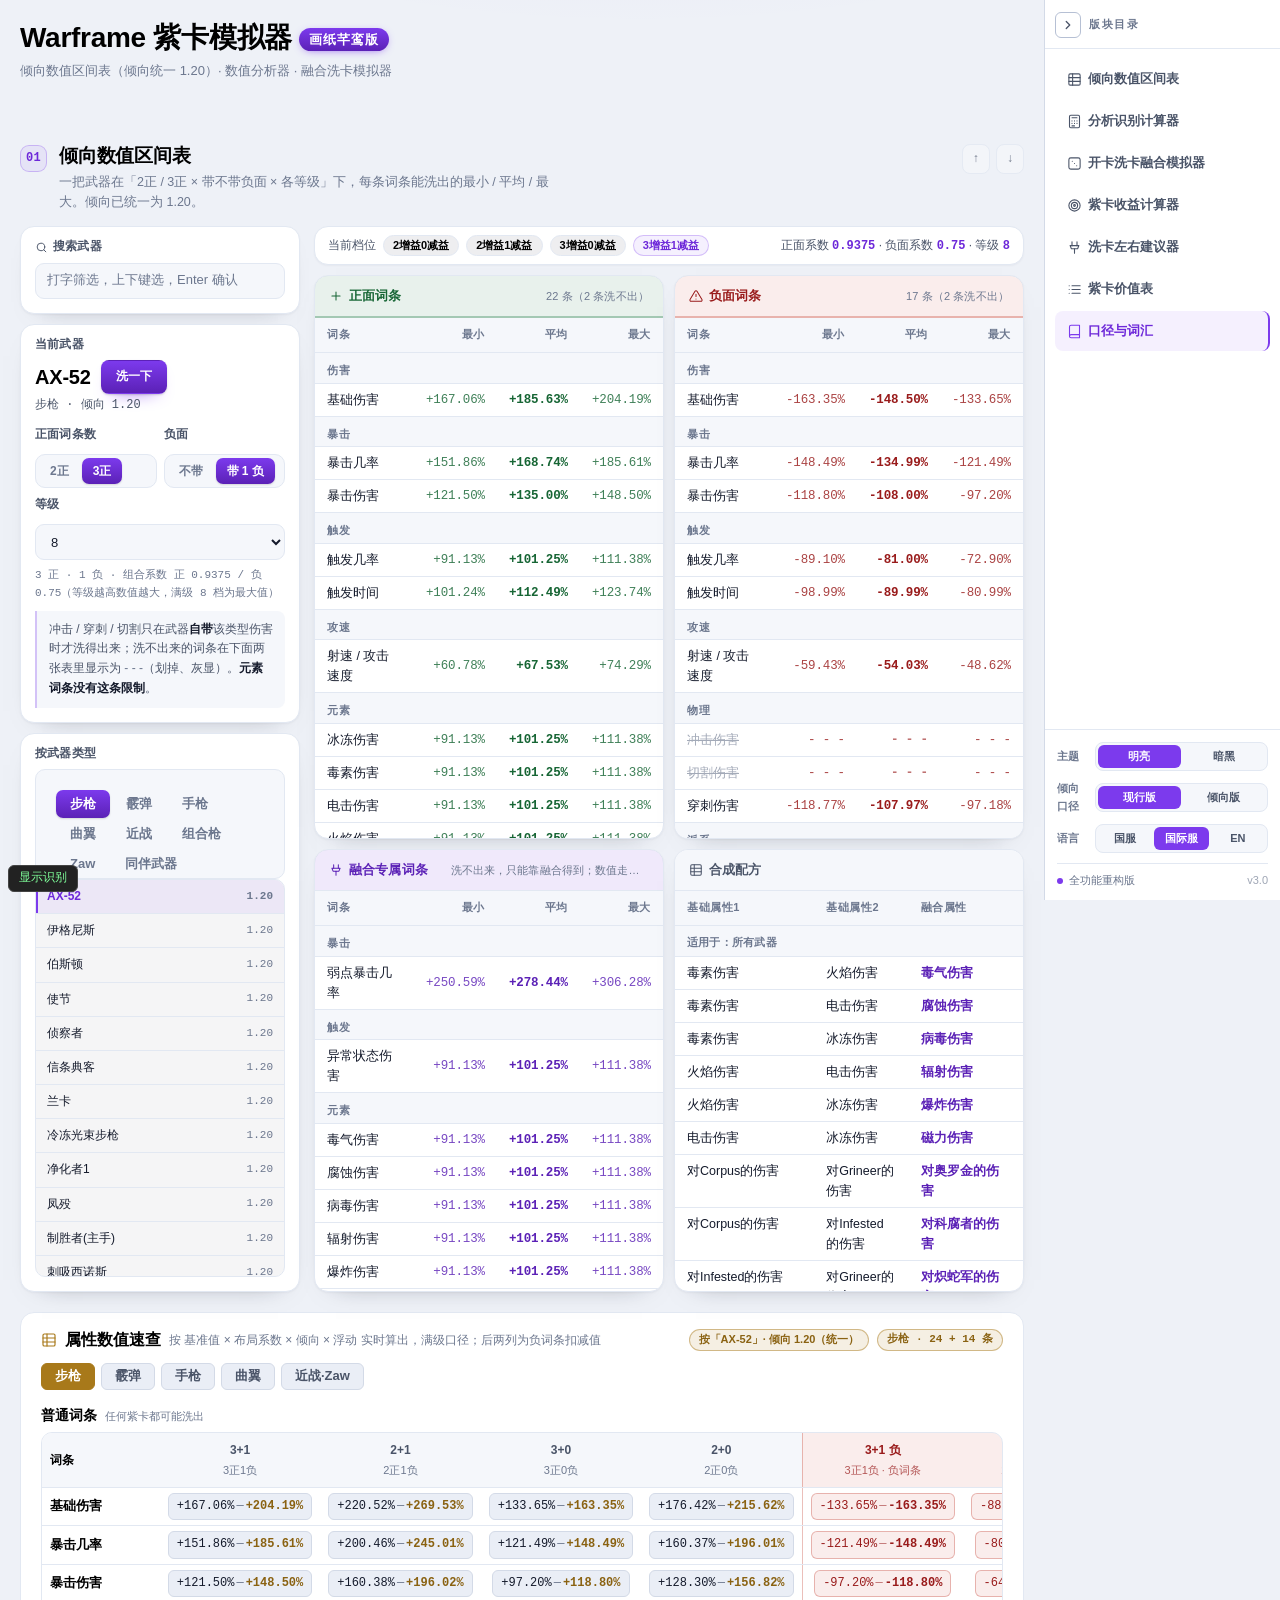
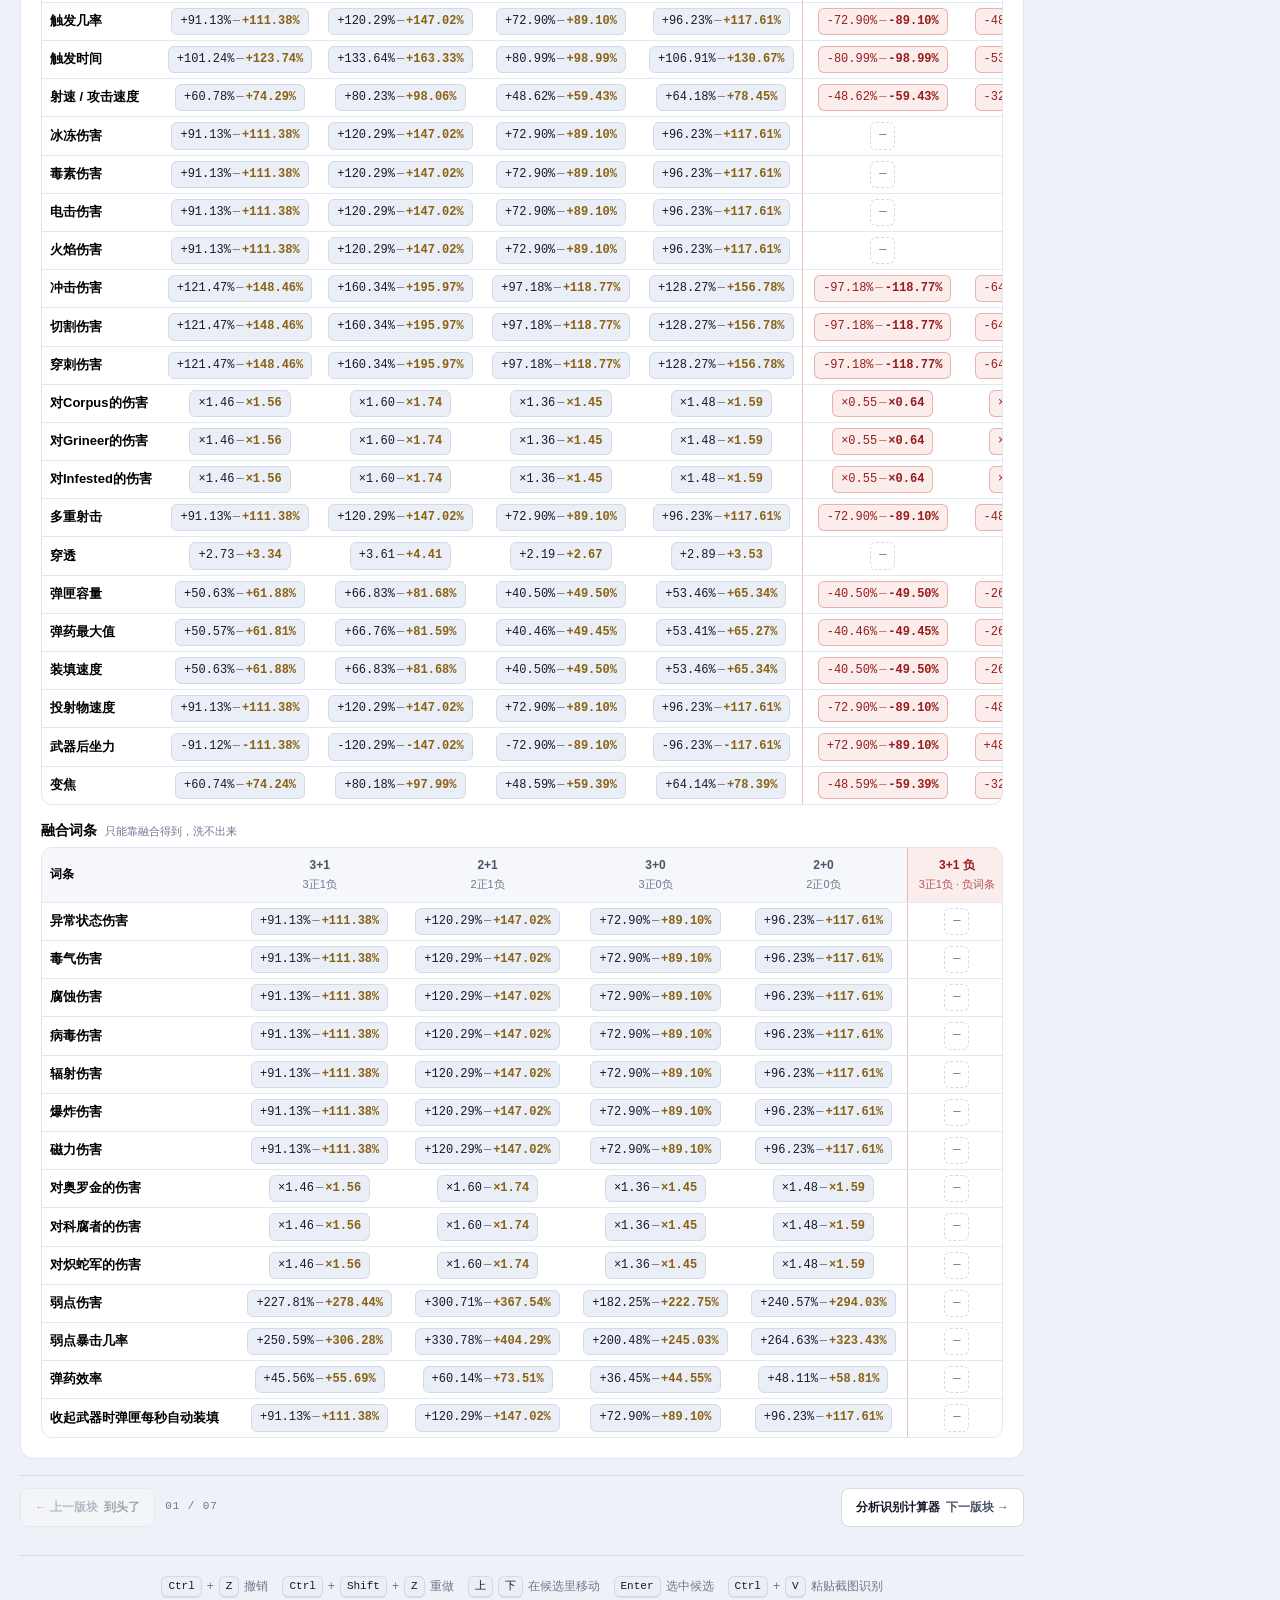
==== commit 6f64e0c0: "识别：恢复「显示识别」浮层，改为展开时才拼内容" ====
--- a/index.html
+++ b/index.html
@@ -9746,6 +9746,80 @@
       conflicts: lastConflicts
     };
   }
+  window.__dbgOn = false;
+  var __dbgData = null;
+  function setDbg(html, isHtml) {
+    var d = document.getElementById('__dbgbox');
+    if (!d) {
+      d = document.createElement('div');
+      d.id = '__dbgbox';
+      d.style.cssText = 'position:fixed;left:8px;bottom:44px;z-index:99999;max-width:720px;max-height:60vh;overflow:auto;background:#111;color:#7fff9a;font:12px/1.5 monospace;padding:8px;border:1px solid #444;white-space:pre-wrap;border-radius:6px;';
+      document.body.appendChild(d);
+    }
+    if (isHtml) { d.textContent = ''; d.innerHTML = html; }
+    else { d.textContent = html; }
+    d.style.display = window.__dbgOn ? 'block' : 'none';
+  }
+  function __dbgPaint() {
+    if (!window.__dbgOn) return;
+    if (!__dbgData) { setDbg('还没有识别结果 —— 先识别一张截图。', false); return; }
+    var html = '【原始行·预判组合:' + __dbgData.combo + '·分界线y:' + __dbgData.divY + '】\n' + __dbgData.rows.join('\n');
+    var S = __dbgData.step;
+    if (S) {
+      html += '\n\n=== ①对齐后 ===\n';
+      html += '<img src="' + S.aligned + '" style="max-width:200px;display:block;">\n';
+      html += '=== ②二值掩膜（颜色掩膜）===\n';
+      html += '<img src="' + S.mask + '" style="max-width:200px;display:block;">\n';
+      html += '=== ③④分界线+分区框（红线=分界线，黄框=分区，绿框=det文字框）===\n';
+      html += '<img src="' + S.zones + '" style="max-width:200px;display:block;">\n';
+    }
+    var P = window.__ocrLast;
+    if (P) {
+      var _e = function (s) {
+        return String(s == null ? '' : s).replace(/[&<>"]/g, function (c) {
+          return ({ '&': '&amp;', '<': '&lt;', '>': '&gt;', '"': '&quot;' })[c];
+        });
+      };
+      html += '\n\n=== 识别明细（本机推理）===\n';
+      html += '引擎：' + _e(P.engine) + '\n';
+      html += '模型：' + _e(P.model) + '\n';
+      html += 'det输入 ' + _e(P.detInput) + '　阈值 ' + P.detTh + '　置信下限 ' + P.confMin + '\n';
+      html += '文字框 ' + P.boxes + ' → 行组 ' + P.groups + ' → 保留 ' + P.lines + ' 行（丢弃 ' + P.dropped + '）\n';
+      html += '耗时 ' + Math.round(P.ms.total) + 'ms（加载 ' + Math.round(P.ms.load)
+        + ' · det ' + Math.round(P.ms.det) + ' · rec ' + Math.round(P.ms.rec) + '）\n';
+      html += '预判组合 ' + _e(P.combo) + '　分界线 y ' + P.divY
+        + '　极性 ' + _e(P.pol ? (P.pol.pol + (P.pol.lowConf ? '（低置信）' : '')) : '未识别') + '\n';
+      html += '<table style="border-collapse:collapse;font-size:11px;margin-top:4px;">'
+        + '<tr style="color:#8af"><th align="left">y</th><th align="left">x</th>'
+        + '<th align="left">conf</th><th align="left">zone</th><th align="left">text</th></tr>';
+      for (var _pi = 0; _pi < P.items.length; _pi++) {
+        var _it = P.items[_pi];
+        html += '<tr><td>' + _it.y + '</td><td>' + _it.x + '</td>'
+          + '<td>' + (Number(_it.conf) || 0).toFixed(2) + '</td>'
+          + '<td>' + _e(_it.zone || '—') + '</td>'
+          + '<td>' + _e(_it.text) + '</td></tr>';
+      }
+      html += '</table>';
+    }
+    setDbg(html, true);
+  }
+  function ensureDbgBtn() {
+    var b = document.getElementById('ocrDbgBtn');
+    if (b) return b;
+    b = document.createElement('button');
+    b.id = 'ocrDbgBtn';
+    b.type = 'button';
+    b.textContent = '显示识别';
+    b.style.cssText = 'position:fixed;left:max(8px,env(safe-area-inset-left));bottom:max(8px,env(safe-area-inset-bottom));z-index:100000;transform:none;background:#222;color:#7fff9a;font:12px/1.4 monospace;padding:4px 10px;border:1px solid #444;border-radius:6px;cursor:pointer;';
+    b.onclick = function () {
+      window.__dbgOn = !window.__dbgOn;
+      b.textContent = window.__dbgOn ? '隐藏识别' : '显示识别';
+      if (window.__dbgOn) __dbgPaint();
+      else { var d = document.getElementById('__dbgbox'); if (d) d.style.display = 'none'; }
+    };
+    document.body.appendChild(b);
+    return b;
+  }
   function recognize(opts) {
     opts = opts || {};
     lastConflicts = { level: null, name: null, affix: [] };
@@ -9767,6 +9841,13 @@
         if (req === OCR_REQ) currentImage = templated;   
         var rows = res.rows;
         var c = classifyWithGlobal(rows);
+        try {
+          window.__dbgRows = rows.map(function (r) { return r.yc.toFixed(0) + ':' + r.text; });
+          ensureDbgBtn();
+          __dbgData = { rows: window.__dbgRows, combo: window.__comboGuess || '?',
+                        divY: window.__divY || '?', step: window.__stepImages || null };
+          __dbgPaint();          
+        } catch (e) { ZKHTML.warn('识别/ocr.js:4411', e); }
         var _ftRows = (res && res.rows) ? res.rows.slice() : [];
         var polInfo = (res && res.pol) || null;
         var finish = function () {
@@ -9964,6 +10045,7 @@
       }
     }
   };
+  try { ensureDbgBtn(); } catch (e) { ZKHTML.warn('识别/ocr.js:4663', e); }
 })();
 </script>
 <script>window.ZKSTANCE=[{"i":"butchers_revelry","n":"Butcher's Revelry","z":"屠戮盛宴","cat":"assault_saw","pol":"naramon","forms":{"neutral":{"total":11.0,"secs":4.93,"rows":4,"per":2.75,"rate":2.231},"forward":{"total":4.0,"secs":2.83,"rows":4,"per":1.0,"rate":1.413},"block":{"total":16.0,"secs":5.75,"rows":8,"per":2.0,"rate":2.783},"block_forward":{"total":6.0,"secs":3.8,"rows":4,"per":1.5,"rate":1.579}},"neutral":{"total":11.0,"secs":4.93,"rows":4,"per":2.75,"rate":2.231}},{"i":"defiled_snapdragon","n":"Defiled Snapdragon","z":"积秽骁龙","cat":"blade_and_whip","pol":"madurai","forms":{"neutral":{"total":23.0,"secs":4.25,"rows":9,"per":2.556,"rate":5.412},"forward":{"total":20.0,"secs":4.1,"rows":7,"per":2.857,"rate":4.878},"block":{"total":5.0,"secs":1.35,"rows":1,"per":5.0,"rate":3.704},"block_forward":{"total":13.0,"secs":4.35,"rows":6,"per":2.167,"rate":2.989}},"neutral":{"total":23.0,"secs":4.25,"rows":9,"per":2.556,"rate":5.412}},{"i":"vermillion_storm","n":"Vermillion Storm","z":"朱红暴风","cat":"claws","pol":"madurai","forms":{"neutral":{"total":26.0,"secs":3.95,"rows":9,"per":2.889,"rate":6.582},"forward":{"total":9.0,"secs":1.9,"rows":5,"per":1.8,"rate":4.737},"block":{"total":12.0,"secs":2.5,"rows":7,"per":1.714,"rate":4.8},"block_forward":{"total":16.0,"secs":3.4,"rows":6,"per":2.667,"rate":4.706}},"neutral":{"total":26.0,"secs":3.95,"rows":9,"per":2.889,"rate":6.582}},{"i":"four_riders","n":"Four Riders","z":"天启异象","cat":"claws","pol":"madurai","forms":{"neutral":{"total":13.0,"secs":2.3,"rows":5,"per":2.6,"rate":5.652},"forward":{"total":7.0,"secs":1.7,"rows":4,"per":1.75,"rate":4.118},"block":{"total":16.0,"secs":2.1,"rows":4,"per":4.0,"rate":7.619},"block_forward":{"total":11.0,"secs":3.0,"rows":6,"per":1.833,"rate":3.667},"slide":{"total":4.0,"secs":0.69,"rows":1,"per":4.0,"rate":5.797}},"neutral":{"total":13.0,"secs":2.3,"rows":5,"per":2.6,"rate":5.652}},{"i":"malicious_raptor","n":"Malicious Raptor","z":"恶毒猛禽","cat":"claws","pol":"madurai","forms":{"neutral":{"total":19.0,"secs":3.35,"rows":8,"per":2.375,"rate":5.672},"forward":{"total":9.0,"secs":1.8,"rows":5,"per":1.8,"rate":5.0},"block":{"total":12.0,"secs":2.95,"rows":4,"per":3.0,"rate":4.068},"block_forward":{"total":12.0,"secs":3.7,"rows":7,"per":1.714,"rate":3.243}},"neutral":{"total":19.0,"secs":3.35,"rows":8,"per":2.375,"rate":5.672}},{"i":"homing_fang","n":"Homing Fang","z":"连牙追袭","cat":"dagger","pol":"naramon","forms":{"neutral":{"total":17.0,"secs":2.8,"rows":7,"per":2.429,"rate":6.071},"forward":{"total":4.0,"secs":1.4,"rows":3,"per":1.333,"rate":2.857},"block":{"total":17.0,"secs":2.8,"rows":7,"per":2.429,"rate":6.071},"block_forward":{"total":8.0,"secs":1.7,"rows":3,"per":2.667,"rate":4.706}},"neutral":{"total":17.0,"secs":2.8,"rows":7,"per":2.429,"rate":6.071}},{"i":"pointed_wind","n":"Pointed Wind","z":"尖锐之风","cat":"dagger","pol":"madurai","forms":{"neutral":{"total":12.0,"secs":1.55,"rows":5,"per":2.4,"rate":7.742},"forward":{"total":7.0,"secs":1.25,"rows":4,"per":1.75,"rate":5.6},"block":{"total":12.0,"secs":1.55,"rows":5,"per":2.4,"rate":7.742},"block_forward":{"total":7.0,"secs":1.25,"rows":4,"per":1.75,"rate":5.6}},"neutral":{"total":12.0,"secs":1.55,"rows":5,"per":2.4,"rate":7.742}},{"i":"stinging_thorn","n":"Stinging Thorn","z":"螫刺狂棘","cat":"dagger","pol":"madurai","forms":{"neutral":{"total":22.0,"secs":3.95,"rows":10,"per":2.2,"rate":5.57},"forward":{"total":8.0,"secs":1.8,"rows":5,"per":1.6,"rate":4.444},"block":{"total":12.0,"secs":2.35,"rows":5,"per":2.4,"rate":5.106},"block_forward":{"total":11.0,"secs":2.7,"rows":5,"per":2.2,"rate":4.074}},"neutral":{"total":22.0,"secs":3.95,"rows":10,"per":2.2,"rate":5.57}},{"i":"gnashing_payara","n":"Gnashing Payara","z":"狼鱼咬咬","cat":"dual_daggers","pol":"unairu","forms":{"neutral":{"total":14.0,"secs":2.5,"rows":3,"per":4.667,"rate":5.6},"forward":{"total":5.0,"secs":1.15,"rows":3,"per":1.667,"rate":4.348},"block":{"total":14.0,"secs":2.5,"rows":3,"per":4.667,"rate":5.6},"block_forward":{"total":11.0,"secs":1.55,"rows":3,"per":3.667,"rate":7.097},"heavy":{"total":4.0,"secs":0.667,"rows":2,"per":2.0,"rate":6.001},"slide":{"total":2.0,"secs":0.67,"rows":1,"per":2.0,"rate":2.985}},"neutral":{"total":14.0,"secs":2.5,"rows":3,"per":4.667,"rate":5.6}},{"i":"spinning_needle","n":"Spinning Needle","z":"旋压刺针","cat":"dual_daggers","pol":"vazarin","forms":{"neutral":{"total":11.0,"secs":1.85,"rows":3,"per":3.667,"rate":5.946},"forward":{"total":13.0,"secs":2.15,"rows":5,"per":2.6,"rate":6.047},"block":{"total":7.0,"secs":1.1,"rows":3,"per":2.333,"rate":6.364},"block_forward":{"total":14.0,"secs":2.5,"rows":5,"per":2.8,"rate":5.6},"heavy":{"total":4.0,"secs":0.667,"rows":2,"per":2.0,"rate":6.001},"slide":{"total":2.0,"secs":0.67,"rows":1,"per":2.0,"rate":2.985}},"neutral":{"total":11.0,"secs":1.85,"rows":3,"per":3.667,"rate":5.946}},{"i":"sinking_talon","n":"Sinking Talon","z":"沉没之爪","cat":"dual_daggers","pol":"zenurik","forms":{"neutral":{"total":4.0,"secs":1.15,"rows":4,"per":1.0,"rate":3.478},"forward":{"total":4.0,"secs":1.15,"rows":4,"per":1.0,"rate":3.478},"block":{"total":4.0,"secs":1.15,"rows":4,"per":1.0,"rate":3.478},"block_forward":{"total":16.0,"secs":3.05,"rows":6,"per":2.667,"rate":5.246},"heavy":{"total":4.0,"secs":0.667,"rows":2,"per":2.0,"rate":6.001},"slide":{"total":2.0,"secs":0.67,"rows":1,"per":2.0,"rate":2.985}},"neutral":{"total":4.0,"secs":1.15,"rows":4,"per":1.0,"rate":3.478}},{"i":"mountains_edge","n":"Mountain's Edge","z":"山之锋芒","cat":"dual_nikanas","pol":"naramon","forms":{"neutral":{"total":21.0,"secs":2.8,"rows":3,"per":7.0,"rate":7.5},"forward":{"total":10.0,"secs":2.7,"rows":3,"per":3.333,"rate":3.704},"block":{"total":21.0,"secs":2.8,"rows":3,"per":7.0,"rate":7.5},"block_forward":{"total":22.0,"secs":3.9,"rows":5,"per":4.4,"rate":5.641}},"neutral":{"total":21.0,"secs":2.8,"rows":3,"per":7.0,"rate":7.5}},{"i":"carving_mantis","n":"Carving Mantis","z":"雕斩螳螂","cat":"dual_swords","pol":"naramon","forms":{"neutral":{"total":19.0,"secs":3.9,"rows":7,"per":2.714,"rate":4.872},"forward":{"total":11.0,"secs":2.35,"rows":5,"per":2.2,"rate":4.681},"block":{"total":12.0,"secs":2.45,"rows":4,"per":3.0,"rate":4.898},"block_forward":{"total":8.0,"secs":1.2,"rows":2,"per":4.0,"rate":6.667}},"neutral":{"total":19.0,"secs":3.9,"rows":7,"per":2.714,"rate":4.872}},{"i":"swirling_tiger","n":"Swirling Tiger","z":"旋风虎击","cat":"dual_swords","pol":"zenurik","forms":{"neutral":{"total":11.0,"secs":2.05,"rows":6,"per":1.833,"rate":5.366},"forward":{"total":9.0,"secs":1.6,"rows":5,"per":1.8,"rate":5.625},"block":{"total":11.0,"secs":2.05,"rows":6,"per":1.833,"rate":5.366},"block_forward":{"total":14.0,"secs":2.3,"rows":6,"per":2.333,"rate":6.087}},"neutral":{"total":11.0,"secs":2.05,"rows":6,"per":1.833,"rate":5.366}},{"i":"crossing_snakes","n":"Crossing Snakes","z":"双蛇牙突","cat":"dual_swords","pol":"naramon","forms":{"neutral":{"total":9.0,"secs":1.35,"rows":5,"per":1.8,"rate":6.667},"forward":{"total":9.0,"secs":1.85,"rows":4,"per":2.25,"rate":4.865},"block":{"total":8.0,"secs":2.4,"rows":3,"per":2.667,"rate":3.333},"block_forward":{"total":10.0,"secs":2.2,"rows":4,"per":2.5,"rate":4.545}},"neutral":{"total":9.0,"secs":1.35,"rows":5,"per":1.8,"rate":6.667}},{"i":"fracturing_wind","n":"Fracturing Wind","z":"破碎之风","cat":"fist","pol":"unairu","forms":{"neutral":{"total":9.0,"secs":1.55,"rows":3,"per":3.0,"rate":5.806},"forward":{"total":7.0,"secs":1.8,"rows":4,"per":1.75,"rate":3.889},"block":{"total":8.0,"secs":1.45,"rows":4,"per":2.0,"rate":5.517},"block_forward":{"total":12.0,"secs":1.9,"rows":4,"per":3.0,"rate":6.316}},"neutral":{"total":9.0,"secs":1.55,"rows":3,"per":3.0,"rate":5.806}},{"i":"gaias_tragedy","n":"Gaia's Tragedy","z":"母神悲歌","cat":"fist","pol":"vazarin","forms":{"neutral":{"total":18.0,"secs":3.65,"rows":6,"per":3.0,"rate":4.932},"forward":{"total":7.0,"secs":1.65,"rows":4,"per":1.75,"rate":4.242},"block":{"total":14.0,"secs":3.8,"rows":6,"per":2.333,"rate":3.684},"block_forward":{"total":13.0,"secs":2.3,"rows":5,"per":2.6,"rate":5.652}},"neutral":{"total":18.0,"secs":3.65,"rows":6,"per":3.0,"rate":4.932}},{"i":"seismic_palm","n":"Seismic Palm","z":"震撼冲拳","cat":"fist","pol":"vazarin","forms":{"neutral":{"total":12.0,"secs":1.55,"rows":4,"per":3.0,"rate":7.742},"forward":{"total":7.0,"secs":1.35,"rows":4,"per":1.75,"rate":5.185},"block":{"total":12.0,"secs":2.05,"rows":5,"per":2.4,"rate":5.854},"block_forward":{"total":10.0,"secs":1.7,"rows":4,"per":2.5,"rate":5.882}},"neutral":{"total":12.0,"secs":1.55,"rows":4,"per":3.0,"rate":7.742}},{"i":"gleaming_talon","n":"Gleaming Talon","z":"微光利爪","cat":"glaive","pol":"naramon","forms":{"neutral":{"total":21.0,"secs":4.3,"rows":5,"per":4.2,"rate":4.884},"forward":{"total":6.0,"secs":2.0,"rows":3,"per":2.0,"rate":3.0},"block_forward":{"total":13.0,"secs":2.6,"rows":6,"per":2.167,"rate":5.0}},"neutral":{"total":21.0,"secs":4.3,"rows":5,"per":4.2,"rate":4.884}},{"i":"astral_twilight","n":"Astral Twilight","z":"星界微光","cat":"glaive","pol":"naramon","forms":{"neutral":{"total":22.0,"secs":4.25,"rows":7,"per":3.143,"rate":5.176},"forward":{"total":6.0,"secs":3.4,"rows":4,"per":1.5,"rate":1.765},"block":{"total":16.0,"secs":3.5,"rows":7,"per":2.286,"rate":4.571},"block_forward":{"total":12.0,"secs":3.2,"rows":3,"per":4.0,"rate":3.75}},"neutral":{"total":22.0,"secs":4.25,"rows":7,"per":3.143,"rate":5.176}},{"i":"high_noon","n":"High Noon","z":"正午","cat":"gunblade","pol":"madurai","forms":{"neutral":{"total":11.0,"secs":3.25,"rows":5,"per":2.2,"rate":3.385},"forward":{"total":6.0,"secs":2.5,"rows":5,"per":1.2,"rate":2.4},"block":{"total":13.0,"secs":1.75,"rows":4,"per":3.25,"rate":7.429},"block_forward":{"total":3.0,"secs":1.85,"rows":4,"per":0.75,"rate":1.622}},"neutral":{"total":11.0,"secs":3.25,"rows":5,"per":2.2,"rate":3.385}},{"i":"bullet_dance","n":"Bullet Dance","z":"刀锋弹舞","cat":"gunblade","pol":"madurai","forms":{"neutral":{"total":15.0,"secs":4.5,"rows":9,"per":1.667,"rate":3.333},"forward":{"total":8.0,"secs":3.0,"rows":6,"per":1.333,"rate":2.667},"block":{"total":5.0,"secs":3.0,"rows":6,"per":0.833,"rate":1.667},"block_forward":{"total":10.0,"secs":2.8,"rows":5,"per":2.0,"rate":3.571}},"neutral":{"total":15.0,"secs":4.5,"rows":9,"per":1.667,"rate":3.333}},{"i":"crushing_ruin","n":"Crushing Ruin","z":"月落乌啼","cat":"hammer","pol":"madurai","forms":{"neutral":{"total":14.0,"secs":3.0,"rows":5,"per":2.8,"rate":4.667},"forward":{"total":8.0,"secs":2.6,"rows":4,"per":2.0,"rate":3.077},"block":{"total":9.0,"secs":2.25,"rows":4,"per":2.25,"rate":4.0},"block_forward":{"total":17.0,"secs":4.25,"rows":7,"per":2.429,"rate":4.0},"heavy":{"total":12.0,"secs":1.6,"rows":2,"per":6.0,"rate":7.5},"slide":{"total":2.0,"secs":0.97,"rows":1,"per":2.0,"rate":2.062}},"neutral":{"total":14.0,"secs":3.0,"rows":5,"per":2.8,"rate":4.667}},{"i":"shattering_storm","n":"Shattering Storm","z":"云暴山碎","cat":"hammer","pol":"vazarin","forms":{"neutral":{"total":21.0,"secs":4.9,"rows":10,"per":2.1,"rate":4.286},"forward":{"total":9.0,"secs":2.6,"rows":4,"per":2.25,"rate":3.462},"block":{"total":11.0,"secs":3.3,"rows":4,"per":2.75,"rate":3.333},"block_forward":{"total":18.0,"secs":3.55,"rows":7,"per":2.571,"rate":5.07},"heavy":{"total":12.0,"secs":1.6,"rows":2,"per":6.0,"rate":7.5},"slide":{"total":2.0,"secs":0.97,"rows":1,"per":2.0,"rate":2.062}},"neutral":{"total":21.0,"secs":4.9,"rows":10,"per":2.1,"rate":4.286}},{"i":"cleaving_whirlwind","n":"Cleaving Whirlwind","z":"弧刃回天","cat":"heavy_blade","pol":"vazarin","forms":{"neutral":{"total":12.0,"secs":2.25,"rows":4,"per":3.0,"rate":5.333},"forward":{"total":15.0,"secs":5.7,"rows":8,"per":1.875,"rate":2.632},"block":{"total":9.0,"secs":1.9,"rows":3,"per":3.0,"rate":4.737},"block_forward":{"total":15.0,"secs":2.7,"rows":9,"per":1.667,"rate":5.556}},"neutral":{"total":12.0,"secs":2.25,"rows":4,"per":3.0,"rate":5.333}},{"i":"rending_crane","n":"Rending Crane","z":"撕裂鹤击","cat":"heavy_blade","pol":"madurai","forms":{"neutral":{"total":9.0,"secs":1.85,"rows":4,"per":2.25,"rate":4.865},"forward":{"total":10.0,"secs":2.35,"rows":4,"per":2.5,"rate":4.255},"block":{"total":5.0,"secs":1.05,"rows":1,"per":5.0,"rate":4.762},"block_forward":{"total":11.0,"secs":2.3,"rows":6,"per":1.833,"rate":4.783}},"neutral":{"total":9.0,"secs":1.85,"rows":4,"per":2.25,"rate":4.865}},{"i":"tempo_royale","n":"Tempo Royale","z":"皇家节奏","cat":"heavy_blade","pol":"vazarin","forms":{"neutral":{"total":19.0,"secs":4.65,"rows":9,"per":2.111,"rate":4.086},"forward":{"total":8.0,"secs":3.4,"rows":5,"per":1.6,"rate":2.353},"block":{"total":6.0,"secs":1.8,"rows":2,"per":3.0,"rate":3.333},"block_forward":{"total":10.0,"secs":2.1,"rows":4,"per":2.5,"rate":4.762}},"neutral":{"total":19.0,"secs":4.65,"rows":9,"per":2.111,"rate":4.086}},{"i":"galeforce_dawn","n":"Galeforce Dawn","z":"狂风压境","cat":"heavy_scythe","pol":"madurai","forms":{"neutral":{"total":9.0,"secs":3.06,"rows":3,"per":3.0,"rate":2.941},"forward":{"total":6.0,"secs":2.66,"rows":3,"per":2.0,"rate":2.256},"block":{"total":9.0,"secs":3.06,"rows":3,"per":3.0,"rate":2.941},"block_forward":{"total":13.0,"secs":4.86,"rows":8,"per":1.625,"rate":2.675}},"neutral":{"total":9.0,"secs":3.06,"rows":3,"per":3.0,"rate":2.941}},{"i":"sundering_weave","n":"Sundering Weave","z":"分裂编织","cat":"machete","pol":"zenurik","forms":{"neutral":{"total":9.0,"secs":1.7,"rows":3,"per":3.0,"rate":5.294},"forward":{"total":5.0,"secs":2.0,"rows":3,"per":1.667,"rate":2.5},"block":{"total":5.0,"secs":1.2,"rows":1,"per":5.0,"rate":4.167},"block_forward":{"total":8.0,"secs":2.4,"rows":4,"per":2.0,"rate":3.333}},"neutral":{"total":9.0,"secs":1.7,"rows":3,"per":3.0,"rate":5.294}},{"i":"cyclone_kraken","n":"Cyclone Kraken","z":"飓风海怪","cat":"machete","pol":"zenurik","forms":{"neutral":{"total":17.0,"secs":4.1,"rows":7,"per":2.429,"rate":4.146},"forward":{"total":5.0,"secs":1.95,"rows":2,"per":2.5,"rate":2.564},"block":{"total":11.0,"secs":2.3,"rows":4,"per":2.75,"rate":4.783},"block_forward":{"total":11.0,"secs":2.3,"rows":5,"per":2.2,"rate":4.783}},"neutral":{"total":17.0,"secs":4.1,"rows":7,"per":2.429,"rate":4.146}},{"i":"blind_justice","n":"Blind Justice","z":"无明制裁","cat":"nikana","pol":"madurai","forms":{"neutral":{"total":19.0,"secs":2.6,"rows":6,"per":3.167,"rate":7.308},"forward":{"total":13.0,"secs":3.05,"rows":7,"per":1.857,"rate":4.262},"block":{"total":12.0,"secs":1.7,"rows":6,"per":2.0,"rate":7.059},"block_forward":{"total":14.0,"secs":2.45,"rows":5,"per":2.8,"rate":5.714},"slide":{"total":4.0,"secs":0.91,"rows":3,"per":1.333,"rate":4.396}},"neutral":{"total":19.0,"secs":2.6,"rows":6,"per":3.167,"rate":7.308}},{"i":"decisive_judgement","n":"Decisive Judgement","z":"果断裁决","cat":"nikana","pol":"madurai","forms":{"neutral":{"total":14.0,"secs":2.65,"rows":5,"per":2.8,"rate":5.283},"forward":{"total":3.0,"secs":0.9,"rows":2,"per":1.5,"rate":3.333},"block":{"total":8.0,"secs":1.55,"rows":2,"per":4.0,"rate":5.161},"block_forward":{"total":10.0,"secs":1.65,"rows":4,"per":2.5,"rate":6.061},"slide":{"total":2.0,"secs":0.67,"rows":1,"per":2.0,"rate":2.985}},"neutral":{"total":14.0,"secs":2.65,"rows":5,"per":2.8,"rate":5.283}},{"i":"tranquil_cleave","n":"Tranquil Cleave","z":"秋风落叶","cat":"nikana","pol":"madurai","forms":{"neutral":{"total":13.0,"secs":3.8,"rows":6,"per":2.167,"rate":3.421},"forward":{"total":7.0,"secs":1.9,"rows":4,"per":1.75,"rate":3.684},"block":{"total":8.0,"secs":1.2,"rows":1,"per":8.0,"rate":6.667},"block_forward":{"total":9.0,"secs":2.6,"rows":3,"per":3.0,"rate":3.462},"slide":{"total":2.0,"secs":0.67,"rows":1,"per":2.0,"rate":2.985}},"neutral":{"total":13.0,"secs":3.8,"rows":6,"per":2.167,"rate":3.421}},{"i":"atlantis_vulcan","n":"Atlantis Vulcan","z":"深渊之火","cat":"nunchaku","pol":"vazarin","forms":{"neutral":{"total":10.5,"secs":3.45,"rows":4,"per":2.625,"rate":3.043},"forward":{"total":7.5,"secs":3.25,"rows":5,"per":1.5,"rate":2.308},"block":{"total":15.5,"secs":3.35,"rows":5,"per":3.1,"rate":4.627},"block_forward":{"total":15.5,"secs":4.1,"rows":6,"per":2.583,"rate":3.78}},"neutral":{"total":10.5,"secs":3.45,"rows":4,"per":2.625,"rate":3.043}},{"i":"twirling_spire","n":"Twirling Spire","z":"回转尖峰","cat":"polearm","pol":"naramon","forms":{"neutral":{"total":14.0,"secs":3.3,"rows":5,"per":2.8,"rate":4.242},"forward":{"total":11.0,"secs":2.5,"rows":5,"per":2.2,"rate":4.4},"block":{"total":12.0,"secs":2.0,"rows":4,"per":3.0,"rate":6.0},"block_forward":{"total":7.0,"secs":1.75,"rows":3,"per":2.333,"rate":4.0}},"neutral":{"total":14.0,"secs":3.3,"rows":5,"per":2.8,"rate":4.242}},{"i":"bleeding_willow","n":"Bleeding Willow","z":"血色万柳","cat":"polearm","pol":"naramon","forms":{"neutral":{"total":5.0,"secs":0.95,"rows":3,"per":1.667,"rate":5.263},"forward":{"total":5.0,"secs":0.95,"rows":3,"per":1.667,"rate":5.263},"block":{"total":5.0,"secs":0.95,"rows":3,"per":1.667,"rate":5.263},"block_forward":{"total":16.0,"secs":3.5,"rows":7,"per":2.286,"rate":4.571}},"neutral":{"total":5.0,"secs":0.95,"rows":3,"per":1.667,"rate":5.263}},{"i":"shimmering_blight","n":"Shimmering Blight","z":"飞光荒疫","cat":"polearm","pol":"zenurik","forms":{"neutral":{"total":5.0,"secs":0.95,"rows":3,"per":1.667,"rate":5.263},"forward":{"total":5.0,"secs":0.95,"rows":3,"per":1.667,"rate":5.263},"block":{"total":5.0,"secs":0.95,"rows":3,"per":1.667,"rate":5.263},"block_forward":{"total":13.0,"secs":2.55,"rows":5,"per":2.6,"rate":5.098}},"neutral":{"total":5.0,"secs":0.95,"rows":3,"per":1.667,"rate":5.263}},{"i":"vulpine_mask","n":"Vulpine Mask","z":"狡狐诈面","cat":"rapier","pol":"naramon","forms":{"neutral":{"total":16.0,"secs":3.0,"rows":6,"per":2.667,"rate":5.333},"forward":{"total":8.0,"secs":3.0,"rows":6,"per":1.333,"rate":2.667},"block":{"total":9.0,"secs":1.45,"rows":3,"per":3.0,"rate":6.207},"block_forward":{"total":14.0,"secs":2.5,"rows":7,"per":2.0,"rate":5.6}},"neutral":{"total":16.0,"secs":3.0,"rows":6,"per":2.667,"rate":5.333}},{"i":"reaping_spiral","n":"Reaping Spiral","z":"收割螺旋","cat":"scythe","pol":"naramon","forms":{"neutral":{"total":16.0,"secs":2.9,"rows":5,"per":3.2,"rate":5.517},"forward":{"total":6.0,"secs":1.85,"rows":3,"per":2.0,"rate":3.243},"block":{"total":16.0,"secs":2.9,"rows":5,"per":3.2,"rate":5.517},"block_forward":{"total":9.0,"secs":2.1,"rows":3,"per":3.0,"rate":4.286}},"neutral":{"total":16.0,"secs":2.9,"rows":5,"per":3.2,"rate":5.517}},{"i":"stalking_fan","n":"Stalking Fan","z":"缠旋风切","cat":"scythe","pol":"zenurik","forms":{"neutral":{"total":15.0,"secs":4.9,"rows":5,"per":3.0,"rate":3.061},"forward":{"total":4.0,"secs":1.25,"rows":2,"per":2.0,"rate":3.2},"block":{"total":15.0,"secs":4.9,"rows":5,"per":3.0,"rate":3.061},"block_forward":{"total":10.0,"secs":2.4,"rows":3,"per":3.333,"rate":4.167}},"neutral":{"total":15.0,"secs":4.9,"rows":5,"per":3.0,"rate":3.061}},{"i":"grim_fury","n":"Grim Fury","z":"冷面狂怒","cat":"sparring","pol":"unairu","forms":{"neutral":{"total":13.0,"secs":1.9,"rows":4,"per":3.25,"rate":6.842},"forward":{"total":10.0,"secs":1.75,"rows":4,"per":2.5,"rate":5.714},"block":{"total":13.0,"secs":1.9,"rows":4,"per":3.25,"rate":6.842},"block_forward":{"total":6.0,"secs":1.4,"rows":2,"per":3.0,"rate":4.286}},"neutral":{"total":13.0,"secs":1.9,"rows":4,"per":3.25,"rate":6.842}},{"i":"brutal_tide","n":"Brutal Tide","z":"残暴浪潮","cat":"sparring","pol":"naramon","forms":{"neutral":{"total":14.0,"secs":2.15,"rows":5,"per":2.8,"rate":6.512},"forward":{"total":14.0,"secs":2.15,"rows":5,"per":2.8,"rate":6.512},"block":{"total":14.0,"secs":2.15,"rows":5,"per":2.8,"rate":6.512},"block_forward":{"total":18.0,"secs":3.85,"rows":7,"per":2.571,"rate":4.675}},"neutral":{"total":14.0,"secs":2.15,"rows":5,"per":2.8,"rate":6.512}},{"i":"flailing_branch","n":"Flailing Branch","z":"多流抽击","cat":"staff","pol":"unairu","forms":{"neutral":{"total":9.0,"secs":2.35,"rows":3,"per":3.0,"rate":3.83},"forward":{"total":10.0,"secs":1.85,"rows":4,"per":2.5,"rate":5.405},"block":{"total":9.0,"secs":2.35,"rows":3,"per":3.0,"rate":3.83},"block_forward":{"total":8.0,"secs":2.05,"rows":4,"per":2.0,"rate":3.902}},"neutral":{"total":9.0,"secs":2.35,"rows":3,"per":3.0,"rate":3.83}},{"i":"clashing_forest","n":"Clashing Forest","z":"巨林冲击","cat":"staff","pol":"madurai","forms":{"neutral":{"total":13.5,"secs":1.95,"rows":7,"per":1.929,"rate":6.923},"forward":{"total":5.0,"secs":2.05,"rows":4,"per":1.25,"rate":2.439},"block":{"total":13.5,"secs":1.95,"rows":7,"per":1.929,"rate":6.923},"block_forward":{"total":10.0,"secs":2.1,"rows":2,"per":5.0,"rate":4.762}},"neutral":{"total":13.5,"secs":1.95,"rows":7,"per":1.929,"rate":6.923}},{"i":"crimson_dervish","n":"Crimson Dervish","z":"赤红狂舞","cat":"sword","pol":"madurai","forms":{"neutral":{"total":14.0,"secs":2.0,"rows":5,"per":2.8,"rate":7.0},"forward":{"total":6.0,"secs":2.0,"rows":4,"per":1.5,"rate":3.0},"block":{"total":14.0,"secs":2.0,"rows":5,"per":2.8,"rate":7.0},"block_forward":{"total":8.0,"secs":1.5,"rows":3,"per":2.667,"rate":5.333}},"neutral":{"total":14.0,"secs":2.0,"rows":5,"per":2.8,"rate":7.0}},{"i":"vengeful_revenant","n":"Vengeful Revenant","z":"复仇亡灵","cat":"sword","pol":"madurai","forms":{"neutral":{"total":14.0,"secs":3.15,"rows":5,"per":2.8,"rate":4.444},"forward":{"total":6.0,"secs":1.55,"rows":4,"per":1.5,"rate":3.871},"block":{"total":10.0,"secs":3.0,"rows":5,"per":2.0,"rate":3.333},"block_forward":{"total":11.0,"secs":2.3,"rows":5,"per":2.2,"rate":4.783}},"neutral":{"total":14.0,"secs":3.15,"rows":5,"per":2.8,"rate":4.444}},{"i":"swooping_falcon","n":"Swooping Falcon","z":"猎鹰俯击","cat":"sword","pol":"madurai","forms":{"neutral":{"total":12.0,"secs":2.0,"rows":5,"per":2.4,"rate":6.0},"forward":{"total":6.0,"secs":1.95,"rows":4,"per":1.5,"rate":3.077},"block":{"total":12.0,"secs":2.75,"rows":4,"per":3.0,"rate":4.364},"block_forward":{"total":10.0,"secs":2.05,"rows":4,"per":2.5,"rate":4.878}},"neutral":{"total":12.0,"secs":2.0,"rows":5,"per":2.4,"rate":6.0}},{"i":"iron_phoenix","n":"Iron Phoenix","z":"钢铁凤凰","cat":"sword","pol":"unairu","forms":{"neutral":{"total":7.0,"secs":1.35,"rows":3,"per":2.333,"rate":5.185},"forward":{"total":3.0,"secs":0.65,"rows":2,"per":1.5,"rate":4.615},"block":{"total":7.0,"secs":1.35,"rows":3,"per":2.333,"rate":5.185},"block_forward":{"total":8.0,"secs":1.8,"rows":4,"per":2.0,"rate":4.444}},"neutral":{"total":7.0,"secs":1.35,"rows":3,"per":2.333,"rate":5.185}},{"i":"eleventh_storm","n":"Eleventh Storm","z":"终焉风暴","cat":"sword_and_shield","pol":"madurai","forms":{"neutral":{"total":19.0,"secs":3.5,"rows":7,"per":2.714,"rate":5.429},"forward":{"total":5.0,"secs":1.15,"rows":3,"per":1.667,"rate":4.348},"block":{"total":10.0,"secs":2.0,"rows":2,"per":5.0,"rate":5.0},"block_forward":{"total":8.0,"secs":1.8,"rows":4,"per":2.0,"rate":4.444}},"neutral":{"total":19.0,"secs":3.5,"rows":7,"per":2.714,"rate":5.429}},{"i":"final_harbinger","n":"Final Harbinger","z":"最终先驱","cat":"sword_and_shield","pol":"madurai","forms":{"neutral":{"total":21.0,"secs":3.05,"rows":9,"per":2.333,"rate":6.885},"forward":{"total":15.0,"secs":2.65,"rows":7,"per":2.143,"rate":5.66},"block":{"total":10.0,"secs":1.8,"rows":4,"per":2.5,"rate":5.556},"block_forward":{"total":19.0,"secs":4.05,"rows":5,"per":3.8,"rate":4.691}},"neutral":{"total":21.0,"secs":3.05,"rows":9,"per":2.333,"rate":6.885}},{"i":"sovereign_outcast","n":"Sovereign Outcast","z":"至尊浪人","cat":"tonfa","pol":"naramon","forms":{"neutral":{"total":22.0,"secs":2.85,"rows":7,"per":3.143,"rate":7.719},"forward":{"total":9.0,"secs":1.75,"rows":3,"per":3.0,"rate":5.143},"block":{"total":9.0,"secs":1.25,"rows":3,"per":3.0,"rate":7.2},"block_forward":{"total":14.0,"secs":3.0,"rows":5,"per":2.8,"rate":4.667},"heavy":{"total":8.0,"secs":1.6,"rows":2,"per":4.0,"rate":5.0},"slide":{"total":4.0,"secs":0.74,"rows":1,"per":4.0,"rate":5.405}},"neutral":{"total":22.0,"secs":2.85,"rows":7,"per":3.143,"rate":7.719}},{"i":"gemini_cross","n":"Gemini Cross","z":"纵横双子","cat":"tonfa","pol":"madurai","forms":{"neutral":{"total":21.5,"secs":4.6,"rows":11,"per":1.955,"rate":4.674},"forward":{"total":4.0,"secs":1.2,"rows":3,"per":1.333,"rate":3.333},"block":{"total":16.0,"secs":2.85,"rows":6,"per":2.667,"rate":5.614},"block_forward":{"total":13.0,"secs":2.3,"rows":7,"per":1.857,"rate":5.652},"heavy":{"total":8.0,"secs":1.6,"rows":2,"per":4.0,"rate":5.0},"slide":{"total":4.0,"secs":0.74,"rows":1,"per":4.0,"rate":5.405}},"neutral":{"total":21.5,"secs":4.6,"rows":11,"per":1.955,"rate":4.674}},{"i":"wise_razor","n":"Wise Razor","z":"慧黠斩剃","cat":"two_handed_nikana","pol":"madurai","forms":{"neutral":{"total":17.0,"secs":4.4,"rows":6,"per":2.833,"rate":3.864},"forward":{"total":8.0,"secs":2.55,"rows":3,"per":2.667,"rate":3.137},"block_forward":{"total":14.0,"secs":3.5,"rows":6,"per":2.333,"rate":4.0}},"neutral":{"total":17.0,"secs":4.4,"rows":6,"per":2.833,"rate":3.864}},{"i":"slicing_feathers","n":"Slicing Feathers","z":"割裂羽翼","cat":"warfan","pol":"naramon","forms":{"neutral":{"total":19.0,"secs":3.6,"rows":6,"per":3.167,"rate":5.278},"forward":{"total":10.0,"secs":1.65,"rows":3,"per":3.333,"rate":6.061},"block":{"total":8.0,"secs":2.15,"rows":2,"per":4.0,"rate":3.721},"block_forward":{"total":18.0,"secs":3.55,"rows":6,"per":3.0,"rate":5.07}},"neutral":{"total":19.0,"secs":3.6,"rows":6,"per":3.167,"rate":5.278}},{"i":"votive_onslaught","n":"Votive Onslaught","z":"埋首猛击","cat":"warfan","pol":"naramon","forms":{"neutral":{"total":20.0,"secs":2.57,"rows":9,"per":2.222,"rate":7.782},"forward":{"total":10.0,"secs":1.84,"rows":4,"per":2.5,"rate":5.435},"block":{"total":16.0,"secs":2.67,"rows":5,"per":3.2,"rate":5.993},"block_forward":{"total":19.0,"secs":2.78,"rows":8,"per":2.375,"rate":6.835}},"neutral":{"total":20.0,"secs":2.57,"rows":9,"per":2.222,"rate":7.782}},{"i":"burning_wasp","n":"Burning Wasp","z":"炙热黄蜂","cat":"whip","pol":"vazarin","forms":{"neutral":{"total":6.0,"secs":1.9,"rows":2,"per":3.0,"rate":3.158},"forward":{"total":5.0,"secs":3.0,"rows":4,"per":1.25,"rate":1.667},"block":{"total":6.0,"secs":1.9,"rows":2,"per":3.0,"rate":3.158},"block_forward":{"total":6.0,"secs":1.8,"rows":2,"per":3.0,"rate":3.333}},"neutral":{"total":6.0,"secs":1.9,"rows":2,"per":3.0,"rate":3.158}},{"i":"coiling_viper","n":"Coiling Viper","z":"毒蛇螺旋","cat":"whip","pol":"zenurik","forms":{"neutral":{"total":10.0,"secs":2.7,"rows":5,"per":2.0,"rate":3.704},"forward":{"total":10.0,"secs":2.7,"rows":5,"per":2.0,"rate":3.704},"block":{"total":10.0,"secs":2.7,"rows":5,"per":2.0,"rate":3.704},"block_forward":{"total":5.0,"secs":2.3,"rows":2,"per":2.5,"rate":2.174}},"neutral":{"total":10.0,"secs":2.7,"rows":5,"per":2.0,"rate":3.704}}];
